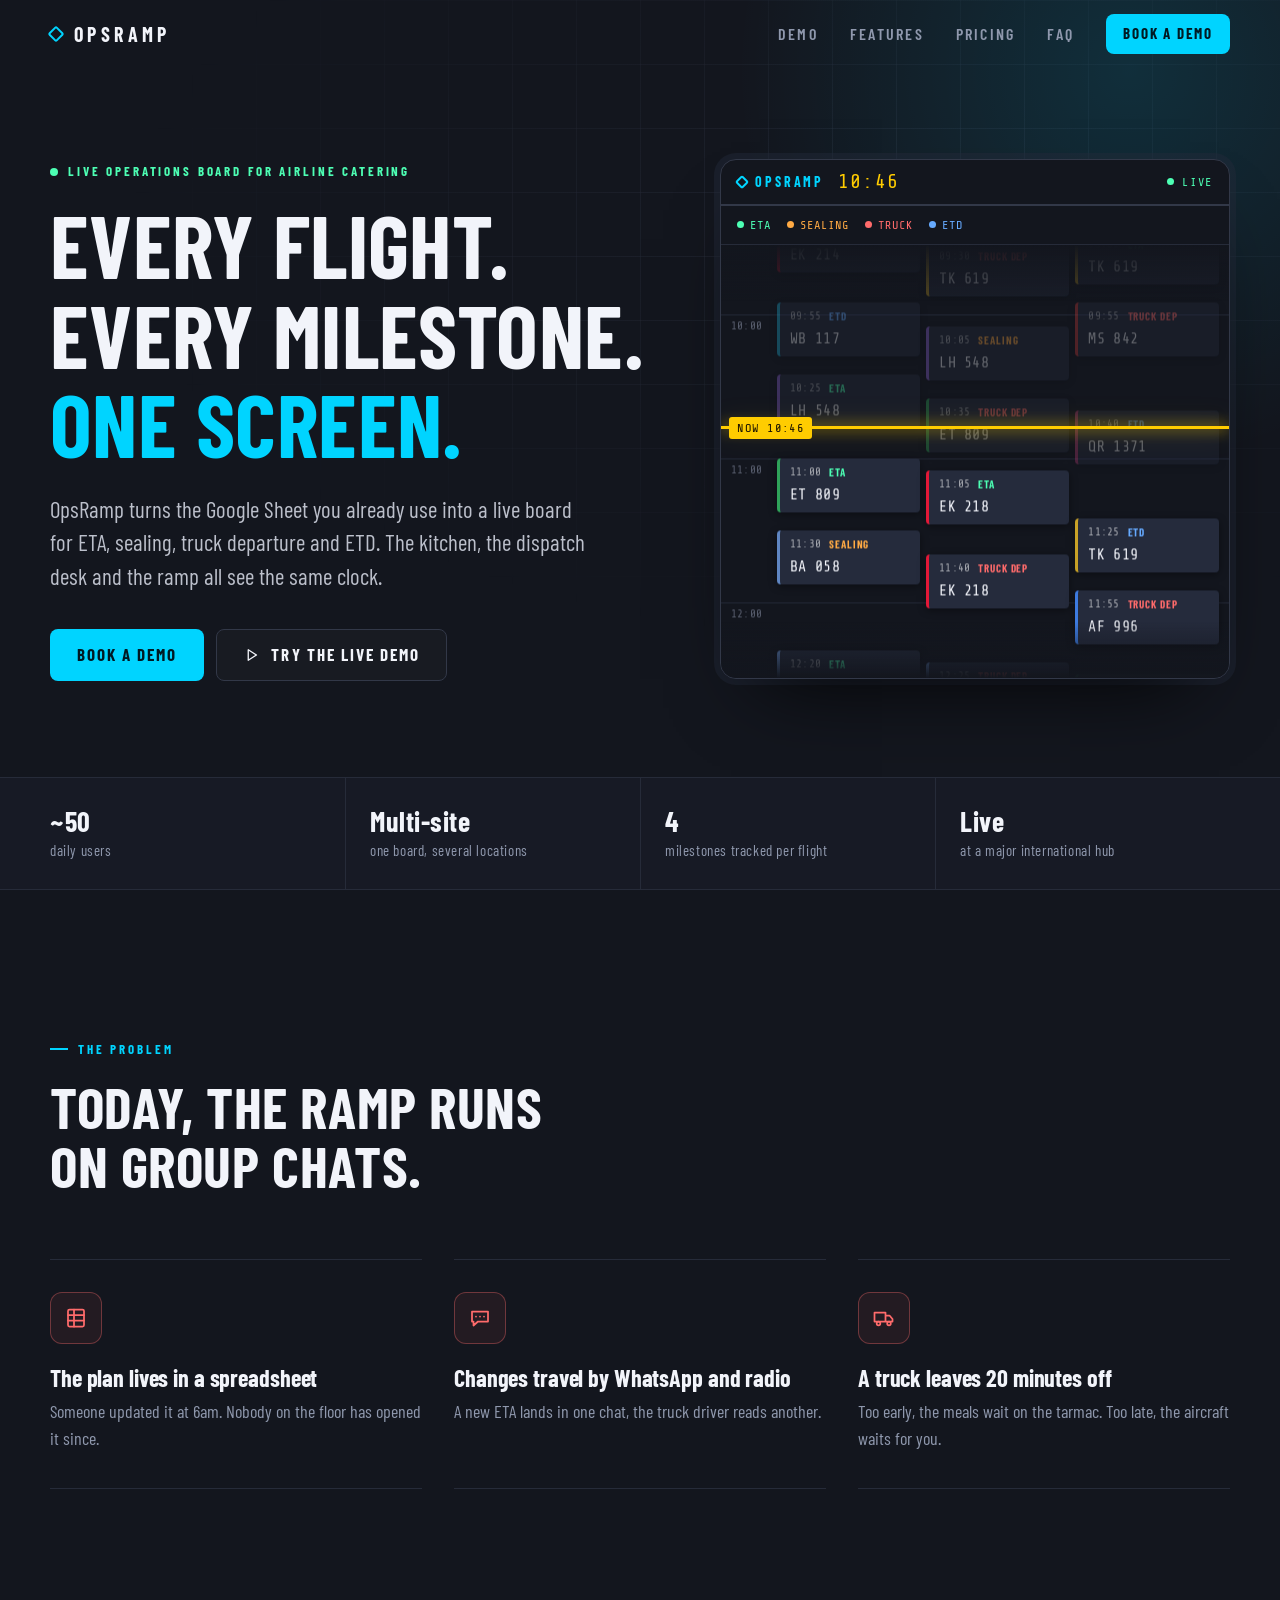
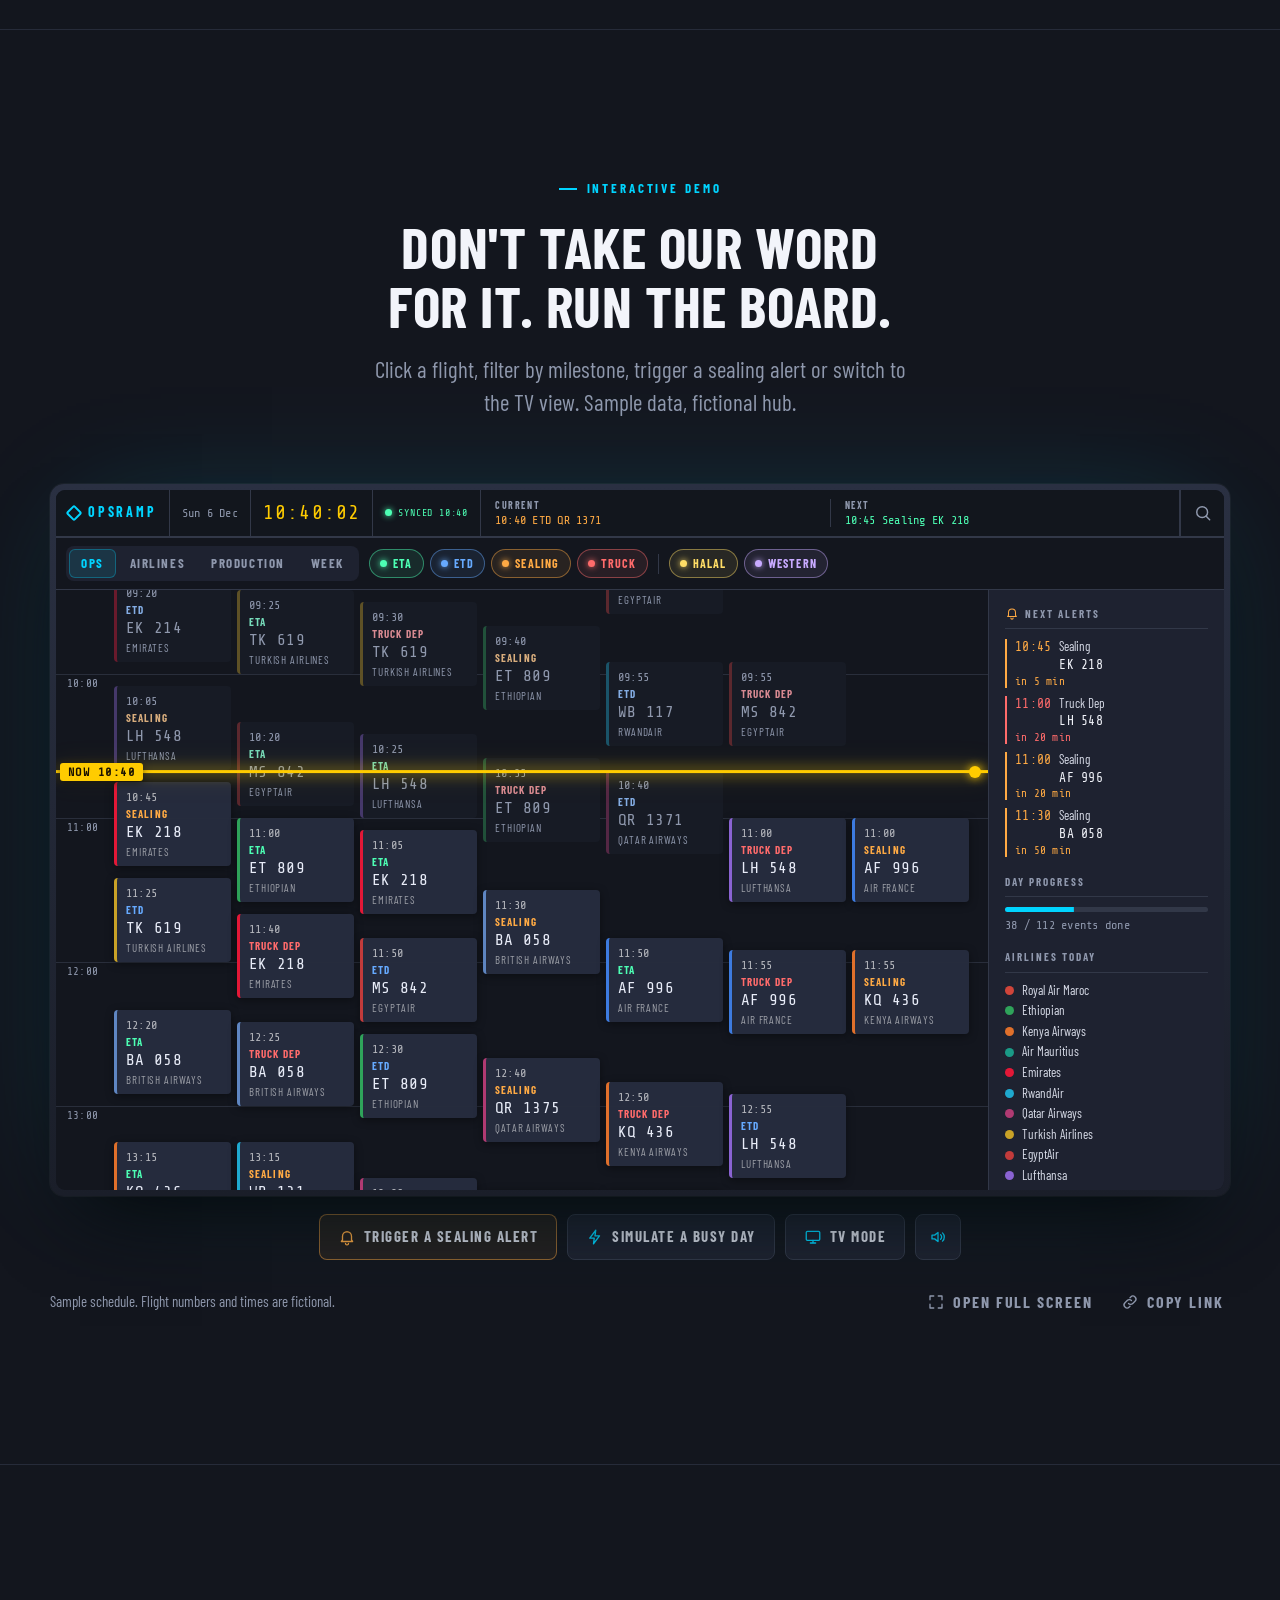
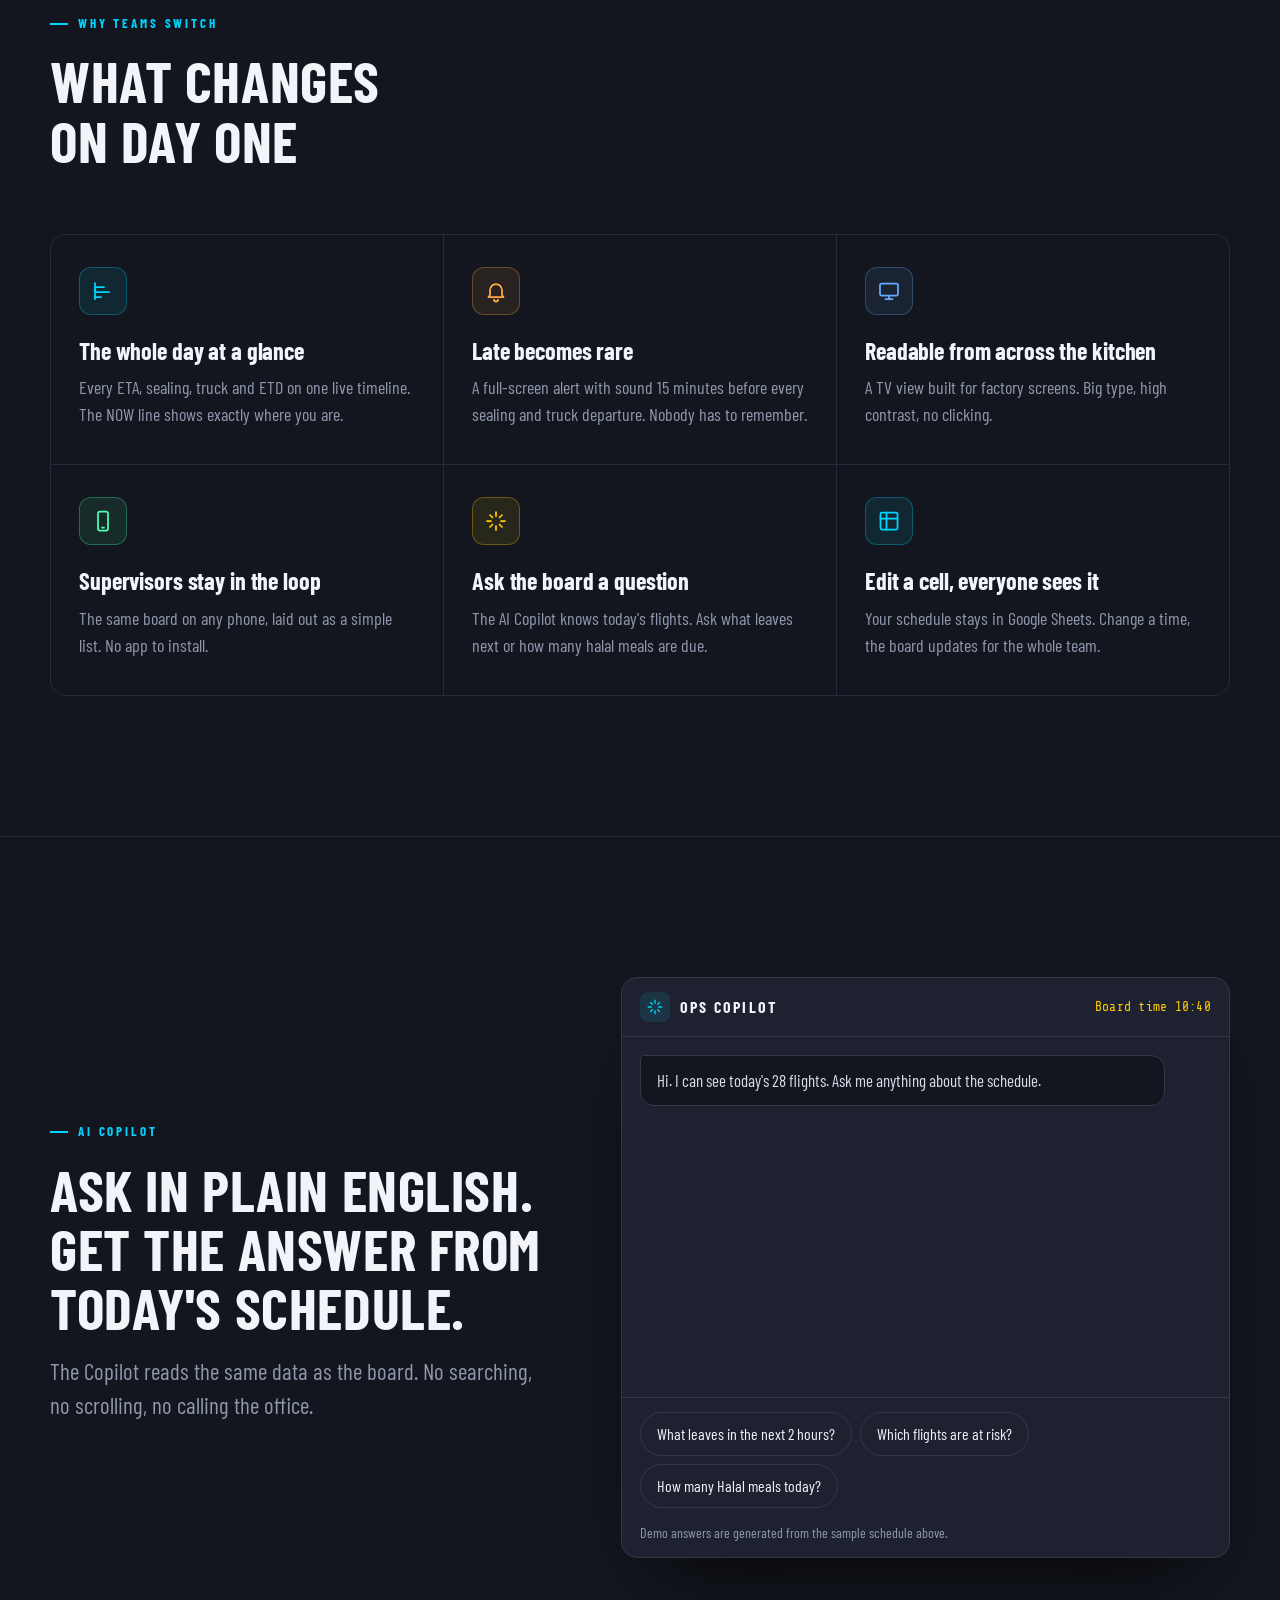
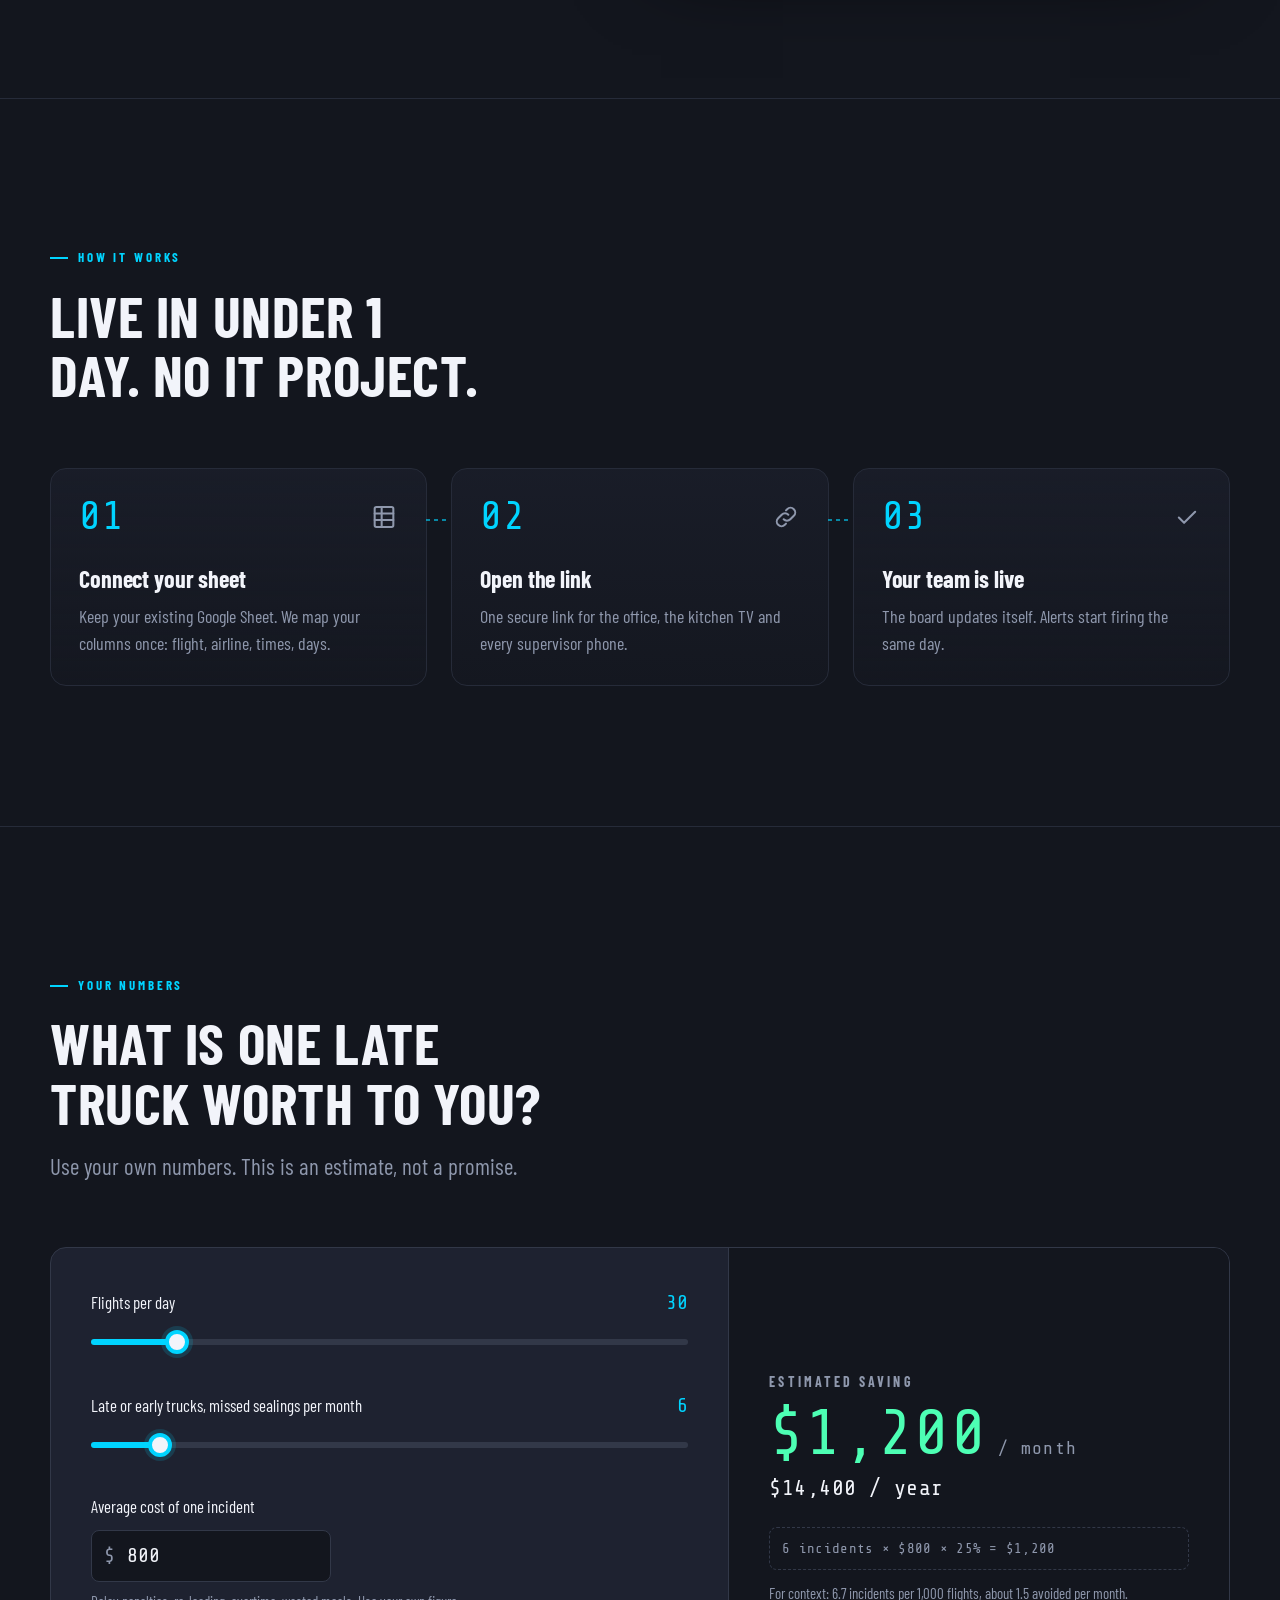
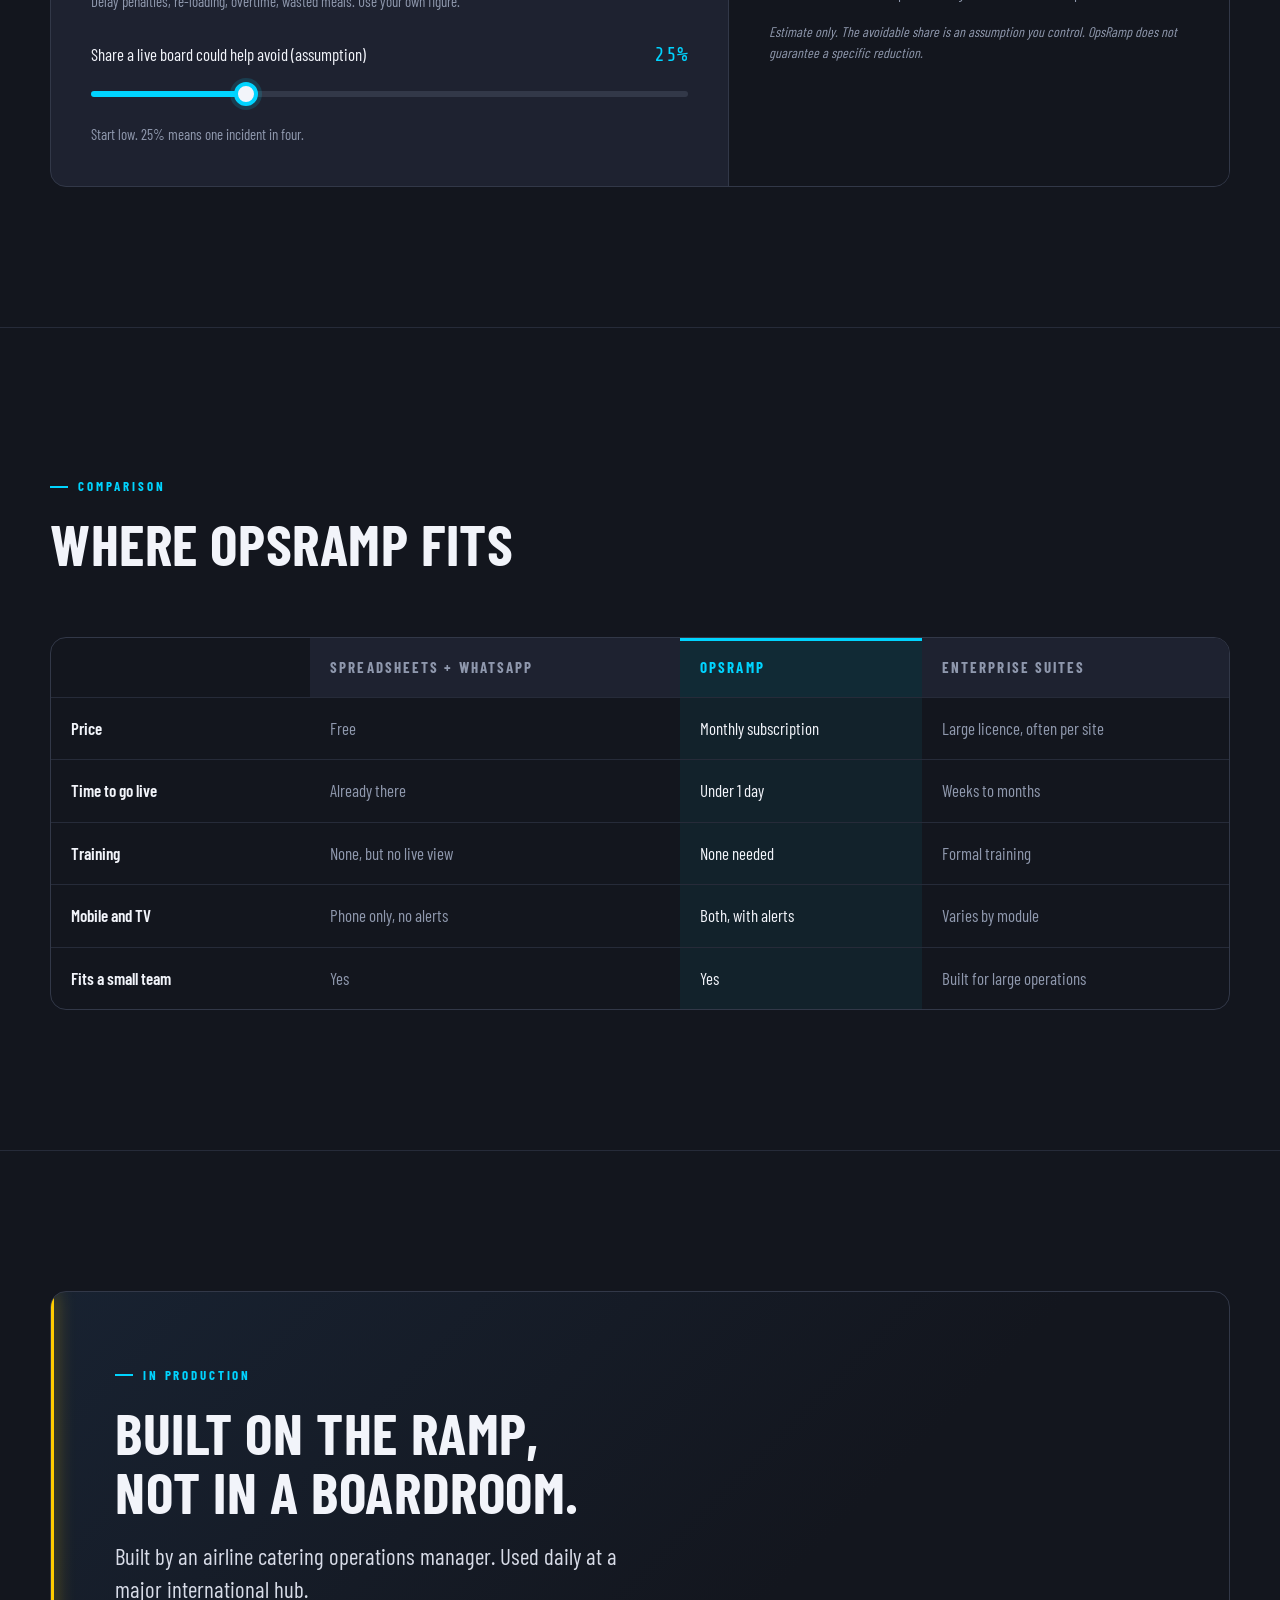
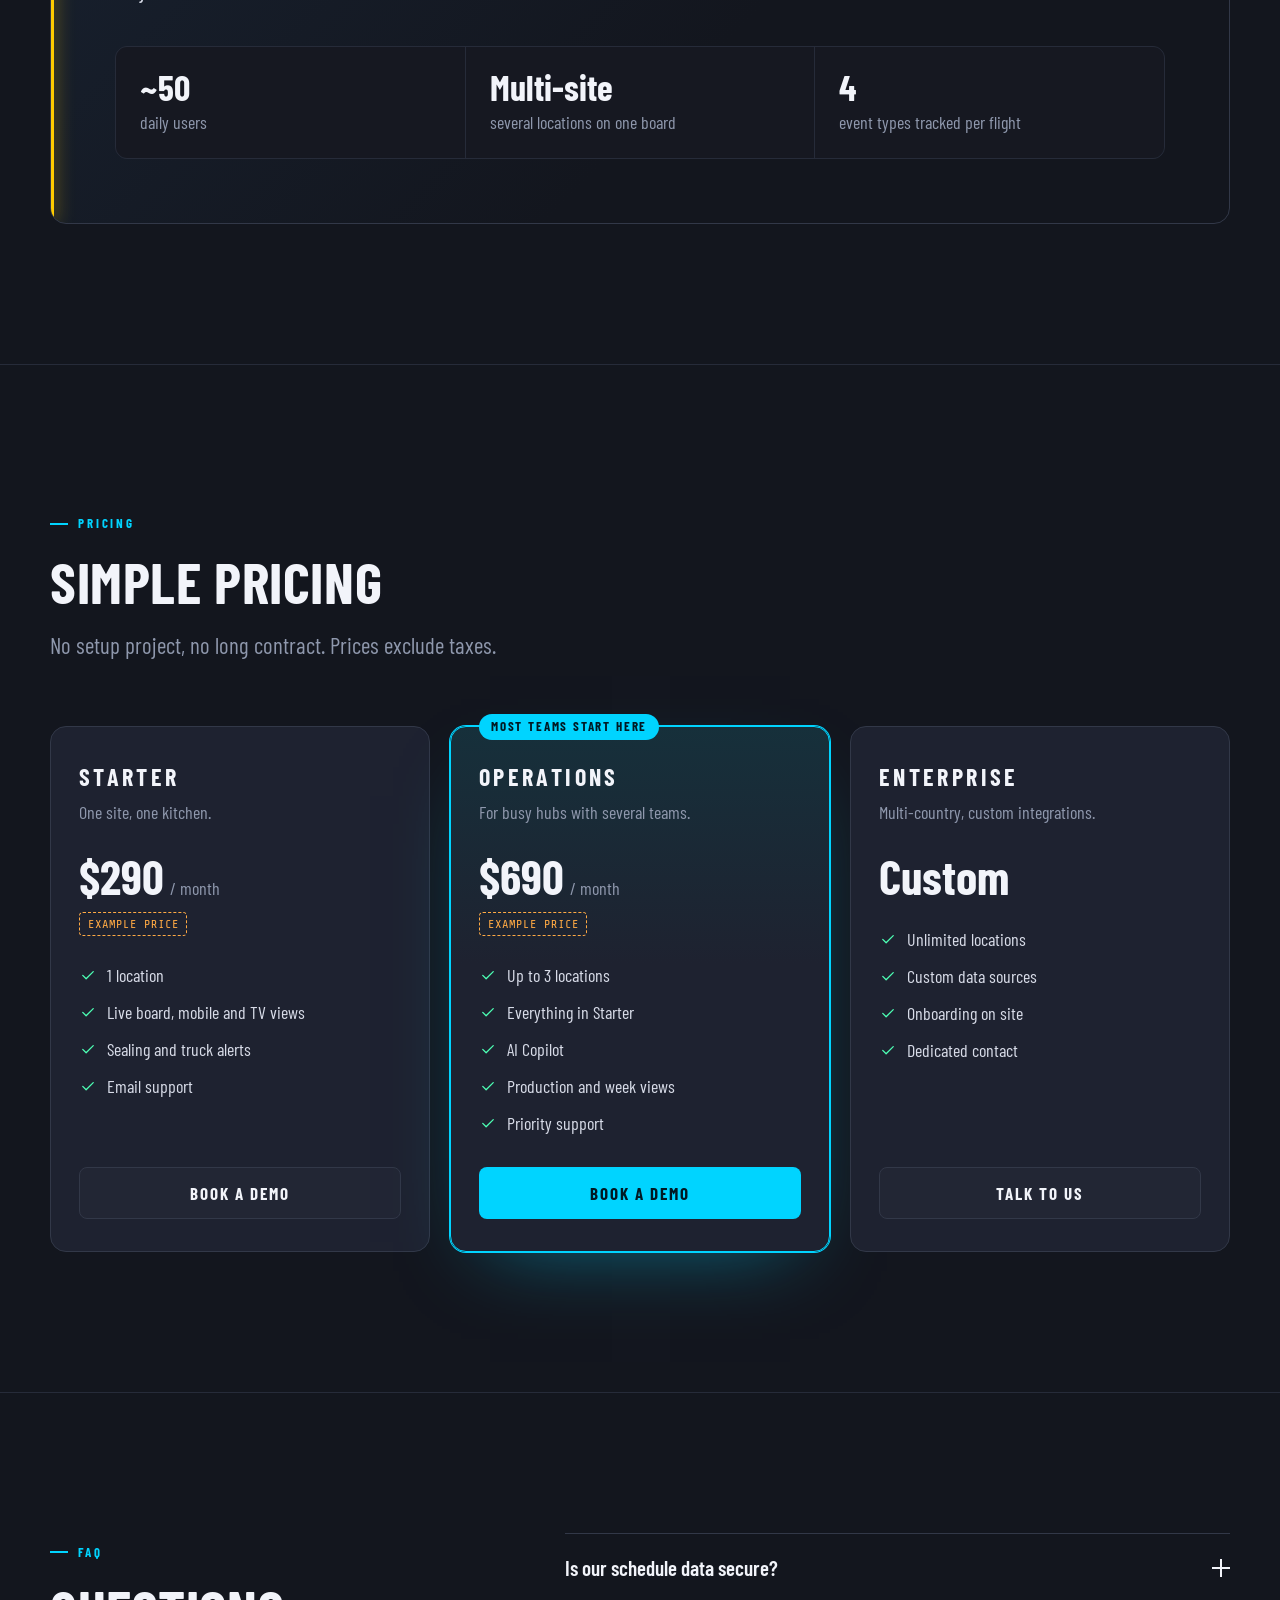
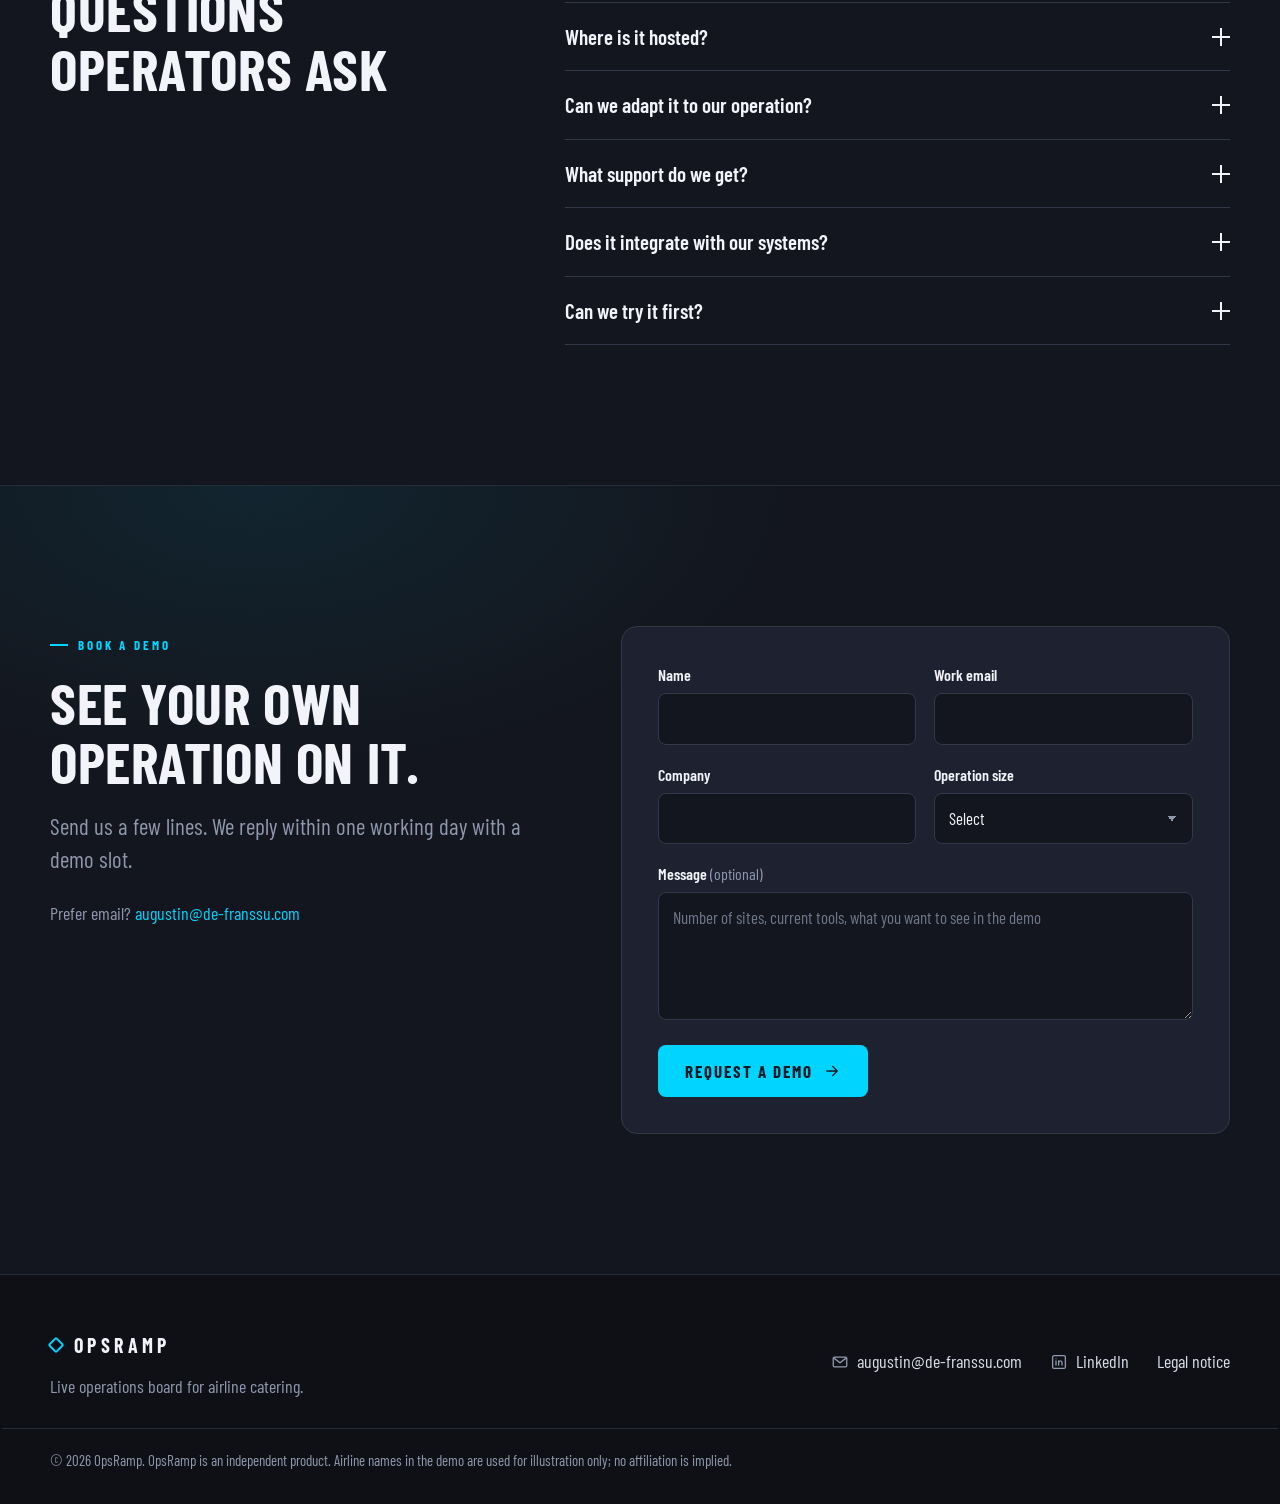
==== docs/index.html @ b7066930 "Fix demo scrolling and publish the site for GitHub Pages Demo: the board no longer snaps back to NOW" ====
<!doctype html>
<html lang="en" class="no-js">
<head>
<meta charset="utf-8">
<meta name="viewport" content="width=device-width, initial-scale=1">
<title>OpsRamp | Live operations board for airline catering</title>
<meta name="description" content="A real-time board for airline catering: ETA, sealing, truck departure and ETD on one screen. Fed by a Google Sheet. Live in under a day.">
<link rel="canonical" href="https://gus02322.github.io/Dashboard-Airlines-solution/">
<meta name="theme-color" content="#13161e">
<meta name="color-scheme" content="dark">
<link rel="icon" href="favicon.svg" type="image/svg+xml">
<link rel="preload" href="assets/fonts/barlow-condensed-700.woff2" as="font" type="font/woff2" crossorigin>
<link rel="preload" href="assets/fonts/barlow-condensed-400.woff2" as="font" type="font/woff2" crossorigin>
<link rel="preload" href="assets/fonts/share-tech-mono-400.woff2" as="font" type="font/woff2" crossorigin>
<link rel="stylesheet" href="assets/site.css">
<meta property="og:type" content="website">
<meta property="og:site_name" content="OpsRamp">
<meta property="og:title" content="OpsRamp | Live operations board for airline catering">
<meta property="og:description" content="A real-time board for airline catering: ETA, sealing, truck departure and ETD on one screen. Fed by a Google Sheet. Live in under a day.">
<meta property="og:url" content="https://gus02322.github.io/Dashboard-Airlines-solution/">
<meta property="og:image" content="https://gus02322.github.io/Dashboard-Airlines-solution/assets/og-image.png">
<meta property="og:image:width" content="1200">
<meta property="og:image:height" content="630">
<meta property="og:image:alt" content="OpsRamp live operations board with the NOW line and colour-coded flight milestones">
<meta name="twitter:card" content="summary_large_image">
<meta name="twitter:title" content="OpsRamp | Live operations board for airline catering">
<meta name="twitter:description" content="A real-time board for airline catering: ETA, sealing, truck departure and ETD on one screen. Fed by a Google Sheet. Live in under a day.">
<meta name="twitter:image" content="https://gus02322.github.io/Dashboard-Airlines-solution/assets/og-image.png">
<script type="application/ld+json">{"@context":"https://schema.org","@type":"SoftwareApplication","name":"OpsRamp","applicationCategory":"BusinessApplication","applicationSubCategory":"Airline catering operations","operatingSystem":"Web browser","description":"A real-time board for airline catering: ETA, sealing, truck departure and ETD on one screen. Fed by a Google Sheet. Live in under a day.","url":"https://gus02322.github.io/Dashboard-Airlines-solution/","image":"https://gus02322.github.io/Dashboard-Airlines-solution/assets/og-image.png","offers":{"@type":"Offer","url":"https://gus02322.github.io/Dashboard-Airlines-solution/#pricing","availability":"https://schema.org/InStock"}}</script>
<script id="site-config" type="application/json">{"email":"augustin@de-franssu.com","formProvider":"mailto","formspreeEndpoint":"https://formspree.io/f/YOUR_FORM_ID","cta":{"success":"Thank you. Your request is in. We will reply within one working day.","error":"Sending failed. Your email app will open with the message ready to send."},"roi":{"eyebrow":"Your numbers","title":"What is one late truck worth to you?","text":"Use your own numbers. This is an estimate, not a promise.","defaults":{"flightsPerDay":30,"incidentsPerMonth":6,"costPerIncident":800,"avoidablePct":25},"currency":"$","disclaimer":"Estimate only. The avoidable share is an assumption you control. OpsRamp does not guarantee a specific reduction."},"copilot":{"questions":["What leaves in the next 2 hours?","Which flights are at risk?","How many Halal meals today?"]}}</script>
<script type="module" src="assets/js/main.js"></script>
</head>
<body class="">
<a class="skip-link" href="#main">Skip to content</a>

<header class="nav">
  <div class="container nav-inner">
    <a class="nav-logo" href="#top" aria-label="OpsRamp home">
      <span class="logo-mark" aria-hidden="true"></span><span>OPSRAMP</span>
    </a>
    <nav class="nav-menu" id="nav-menu" aria-label="Main">
      <ul>
        <li><a href="#demo">Demo</a></li><li><a href="#features">Features</a></li><li><a href="#pricing">Pricing</a></li><li><a href="#faq">FAQ</a></li>
      </ul>
      <a class="btn btn--primary btn--sm nav-cta-mobile" href="#contact">Book a demo</a>
    </nav>
    <a class="btn btn--primary btn--sm nav-cta" href="#contact">Book a demo</a>
    <button class="nav-toggle" type="button" aria-expanded="false" aria-controls="nav-menu" aria-label="Open menu">
      <span></span><span></span>
    </button>
  </div>
</header>
<main id="main">
<section class="hero" id="top" aria-labelledby="hero-title">
  <div class="hero-grid-bg" aria-hidden="true"></div>
  <div class="container hero-inner">
    <div class="hero-copy">
      <p class="eyebrow eyebrow--live"><span class="live-dot" aria-hidden="true"></span>Live operations board for airline catering</p>
      <h1 class="h1 hero-title" id="hero-title"><span class="hero-line">Every flight.</span> <span class="hero-line">Every milestone.</span> <span class="hero-line is-accent">One screen.</span></h1>
      <p class="lead hero-sub">OpsRamp turns the Google Sheet you already use into a live board for ETA, sealing, truck departure and ETD. The kitchen, the dispatch desk and the ramp all see the same clock.</p>
      <div class="hero-ctas">
        <a class="btn btn--primary" href="#contact">Book a demo</a>
        <a class="btn btn--ghost" href="#demo"><svg class="ico" viewBox="0 0 24 24" width="24" height="24" fill="none" stroke="currentColor" stroke-width="1.75" stroke-linecap="round" stroke-linejoin="round" aria-hidden="true" focusable="false"><path d="M7 5v14l11-7z"/></svg>Try the live demo</a>
      </div>
    </div>
    <div class="hero-visual" aria-hidden="true">
      <div class="hv-card">
        <div class="hv-top">
          <span class="hv-logo"><span class="logo-mark"></span>OPSRAMP</span>
          <span class="hv-clock mono">10:40</span>
          <span class="hv-live mono"><span class="live-dot"></span>LIVE</span>
        </div>
        <div class="hv-legend mono">
          <span class="c-eta">ETA</span><span class="c-seal">Sealing</span><span class="c-truck">Truck</span><span class="c-etd">ETD</span>
        </div>
        <div class="hv-view">
          <div class="hv-track"></div>
          <div class="hv-now"><span class="hv-now-lbl mono">NOW 10:40</span></div>
        </div>
      </div>
    </div>
  </div>
</section>

<div class="proof-strip" role="list" aria-label="In production today">
  <div class="container proof-strip-inner">
    <div class="ps-item" role="listitem"><span class="ps-val">~50</span><span class="ps-lbl">daily users</span></div><div class="ps-item" role="listitem"><span class="ps-val">Multi-site</span><span class="ps-lbl">one board, several locations</span></div><div class="ps-item" role="listitem"><span class="ps-val">4</span><span class="ps-lbl">milestones tracked per flight</span></div><div class="ps-item" role="listitem"><span class="ps-val">Live</span><span class="ps-lbl">at a major international hub</span></div>
  </div>
</div>

<section class="section problem" id="problem" aria-labelledby="problem-title">
  <div class="container">
    <div class="section-head reveal">
      <p class="eyebrow">The problem</p>
      <h2 class="h2" id="problem-title">Today, the ramp runs on group chats.</h2>
      
    </div>
    <ol class="problem-list">
      <li class="problem-item reveal" style="--d:0ms">
        <span class="problem-ic"><svg class="ico" viewBox="0 0 24 24" width="24" height="24" fill="none" stroke="currentColor" stroke-width="1.75" stroke-linecap="round" stroke-linejoin="round" aria-hidden="true" focusable="false"><rect x="4" y="3.5" width="16" height="17" rx="1.5"/><path d="M4 9h16M4 14.5h16M10 3.5v17"/></svg></span>
        <div><h3 class="h3">The plan lives in a spreadsheet</h3><p>Someone updated it at 6am. Nobody on the floor has opened it since.</p></div>
      </li><li class="problem-item reveal" style="--d:90ms">
        <span class="problem-ic"><svg class="ico" viewBox="0 0 24 24" width="24" height="24" fill="none" stroke="currentColor" stroke-width="1.75" stroke-linecap="round" stroke-linejoin="round" aria-hidden="true" focusable="false"><path d="M4 5.5h16v10H10l-4.5 4v-4H4z"/><path d="M8 10.5h.01M12 10.5h.01M16 10.5h.01"/></svg></span>
        <div><h3 class="h3">Changes travel by WhatsApp and radio</h3><p>A new ETA lands in one chat, the truck driver reads another.</p></div>
      </li><li class="problem-item reveal" style="--d:180ms">
        <span class="problem-ic"><svg class="ico" viewBox="0 0 24 24" width="24" height="24" fill="none" stroke="currentColor" stroke-width="1.75" stroke-linecap="round" stroke-linejoin="round" aria-hidden="true" focusable="false"><path d="M2.5 6.5h11v9h-11zM13.5 9.5h4l3 3.5v2.5h-7z"/><circle cx="6.5" cy="17.5" r="1.8"/><circle cx="17" cy="17.5" r="1.8"/></svg></span>
        <div><h3 class="h3">A truck leaves 20 minutes off</h3><p>Too early, the meals wait on the tarmac. Too late, the aircraft waits for you.</p></div>
      </li>
    </ol>
  </div>
</section>

<section class="section demo" id="demo" aria-labelledby="demo-title">
  <div class="container">
    <div class="section-head section-head--center reveal">
      <p class="eyebrow">Interactive demo</p>
      <h2 class="h2" id="demo-title">Don&#39;t take our word for it. Run the board.</h2>
      <p class="lead">Click a flight, filter by milestone, trigger a sealing alert or switch to the TV view. Sample data, fictional hub.</p>
    </div>
    <div class="demo-stage">
      <div class="db-host" data-dashboard data-start="10:40">
        <noscript><p class="db-noscript">The interactive demo needs JavaScript.</p></noscript>
      </div>
    </div>
    <div class="demo-share">
      <p class="demo-note">Sample schedule. Flight numbers and times are fictional.</p>
      <div class="demo-share-links">
        <a class="link-btn" href="demo/"><svg class="ico" viewBox="0 0 24 24" width="24" height="24" fill="none" stroke="currentColor" stroke-width="1.75" stroke-linecap="round" stroke-linejoin="round" aria-hidden="true" focusable="false"><path d="M4 9V4h5M20 9V4h-5M4 15v5h5M20 15v5h-5"/></svg><span>Open full screen</span></a>
        <button type="button" class="link-btn" data-copy-link="demo/"><svg class="ico" viewBox="0 0 24 24" width="24" height="24" fill="none" stroke="currentColor" stroke-width="1.75" stroke-linecap="round" stroke-linejoin="round" aria-hidden="true" focusable="false"><path d="M10 14a4 4 0 0 0 5.7 0l3-3a4 4 0 0 0-5.7-5.7l-1 1"/><path d="M14 10a4 4 0 0 0-5.7 0l-3 3a4 4 0 0 0 5.7 5.7l1-1"/></svg><span>Copy link</span></button>
      </div>
    </div>
  </div>
</section>

<section class="section features" id="features" aria-labelledby="features-title">
  <div class="container">
    <div class="section-head reveal">
      <p class="eyebrow">Why teams switch</p>
      <h2 class="h2" id="features-title">What changes on day one</h2>
      
    </div>
    <ul class="feature-grid">
      <li class="feature reveal" style="--d:0ms;--tint:var(--accent)">
        <span class="feature-ic"><svg class="ico" viewBox="0 0 24 24" width="24" height="24" fill="none" stroke="currentColor" stroke-width="1.75" stroke-linecap="round" stroke-linejoin="round" aria-hidden="true" focusable="false"><path d="M4 4v16M4 8h9M4 13h14M4 18h6"/><circle cx="4" cy="11" r="0.5"/></svg></span>
        <h3 class="h3">The whole day at a glance</h3>
        <p>Every ETA, sealing, truck and ETD on one live timeline. The NOW line shows exactly where you are.</p>
      </li><li class="feature reveal" style="--d:80ms;--tint:var(--seal)">
        <span class="feature-ic"><svg class="ico" viewBox="0 0 24 24" width="24" height="24" fill="none" stroke="currentColor" stroke-width="1.75" stroke-linecap="round" stroke-linejoin="round" aria-hidden="true" focusable="false"><path d="M6 16V11a6 6 0 1 1 12 0v5l1.5 2h-15z"/><path d="M10 20.5a2 2 0 0 0 4 0"/></svg></span>
        <h3 class="h3">Late becomes rare</h3>
        <p>A full-screen alert with sound 15 minutes before every sealing and truck departure. Nobody has to remember.</p>
      </li><li class="feature reveal" style="--d:160ms;--tint:var(--etd)">
        <span class="feature-ic"><svg class="ico" viewBox="0 0 24 24" width="24" height="24" fill="none" stroke="currentColor" stroke-width="1.75" stroke-linecap="round" stroke-linejoin="round" aria-hidden="true" focusable="false"><rect x="3" y="4.5" width="18" height="12" rx="1.5"/><path d="M8.5 20h7M12 16.5V20"/></svg></span>
        <h3 class="h3">Readable from across the kitchen</h3>
        <p>A TV view built for factory screens. Big type, high contrast, no clicking.</p>
      </li><li class="feature reveal" style="--d:0ms;--tint:var(--eta)">
        <span class="feature-ic"><svg class="ico" viewBox="0 0 24 24" width="24" height="24" fill="none" stroke="currentColor" stroke-width="1.75" stroke-linecap="round" stroke-linejoin="round" aria-hidden="true" focusable="false"><rect x="7" y="2.5" width="10" height="19" rx="2"/><path d="M11 18.5h2"/></svg></span>
        <h3 class="h3">Supervisors stay in the loop</h3>
        <p>The same board on any phone, laid out as a simple list. No app to install.</p>
      </li><li class="feature reveal" style="--d:80ms;--tint:var(--now)">
        <span class="feature-ic"><svg class="ico" viewBox="0 0 24 24" width="24" height="24" fill="none" stroke="currentColor" stroke-width="1.75" stroke-linecap="round" stroke-linejoin="round" aria-hidden="true" focusable="false"><path d="M12 3v4M12 17v4M3 12h4M17 12h4M6 6l2.5 2.5M15.5 15.5 18 18M18 6l-2.5 2.5M8.5 15.5 6 18"/></svg></span>
        <h3 class="h3">Ask the board a question</h3>
        <p>The AI Copilot knows today&#39;s flights. Ask what leaves next or how many halal meals are due.</p>
      </li><li class="feature reveal" style="--d:160ms;--tint:var(--accent)">
        <span class="feature-ic"><svg class="ico" viewBox="0 0 24 24" width="24" height="24" fill="none" stroke="currentColor" stroke-width="1.75" stroke-linecap="round" stroke-linejoin="round" aria-hidden="true" focusable="false"><rect x="3.5" y="3.5" width="17" height="17" rx="1.5"/><path d="M3.5 9.5h17M9.5 3.5v17"/></svg></span>
        <h3 class="h3">Edit a cell, everyone sees it</h3>
        <p>Your schedule stays in Google Sheets. Change a time, the board updates for the whole team.</p>
      </li>
    </ul>
  </div>
</section>

<section class="section copilot" id="copilot" aria-labelledby="copilot-title">
  <div class="container copilot-grid">
    <div class="copilot-copy reveal">
      <p class="eyebrow">AI Copilot</p>
      <h2 class="h2" id="copilot-title">Ask in plain English. Get the answer from today&#39;s schedule.</h2>
      <p class="lead">The Copilot reads the same data as the board. No searching, no scrolling, no calling the office.</p>
    </div>
    <div class="chat reveal" data-copilot>
      <div class="chat-top">
        <span class="chat-ic"><svg class="ico" viewBox="0 0 24 24" width="24" height="24" fill="none" stroke="currentColor" stroke-width="1.75" stroke-linecap="round" stroke-linejoin="round" aria-hidden="true" focusable="false"><path d="M12 3v4M12 17v4M3 12h4M17 12h4M6 6l2.5 2.5M15.5 15.5 18 18M18 6l-2.5 2.5M8.5 15.5 6 18"/></svg></span>
        <span class="chat-name">Ops Copilot</span>
        <span class="chat-time mono">Board time 10:40</span>
      </div>
      <div class="chat-log" role="log" aria-live="polite" aria-label="Copilot conversation">
        <div class="msg msg--bot"><p>Hi. I can see today's <span data-count></span> flights. Ask me anything about the schedule.</p></div>
      </div>
      <div class="chat-suggest" role="group" aria-label="Suggested questions">
        <button type="button" class="chip-q" data-q="0">What leaves in the next 2 hours?</button><button type="button" class="chip-q" data-q="1">Which flights are at risk?</button><button type="button" class="chip-q" data-q="2">How many Halal meals today?</button>
      </div>
      <p class="chat-note">Demo answers are generated from the sample schedule above.</p>
    </div>
  </div>
</section>

<section class="section how" id="how" aria-labelledby="how-title">
  <div class="container">
    <div class="section-head reveal">
      <p class="eyebrow">How it works</p>
      <h2 class="h2" id="how-title">Live in under 1 day. No IT project.</h2>
      
    </div>
    <ol class="steps">
      <li class="step reveal" style="--d:0ms">
        <div class="step-top"><span class="step-num mono">01</span><span class="step-ic"><svg class="ico" viewBox="0 0 24 24" width="24" height="24" fill="none" stroke="currentColor" stroke-width="1.75" stroke-linecap="round" stroke-linejoin="round" aria-hidden="true" focusable="false"><rect x="4" y="3.5" width="16" height="17" rx="1.5"/><path d="M4 9h16M4 14.5h16M10 3.5v17"/></svg></span></div>
        <h3 class="h3">Connect your sheet</h3>
        <p>Keep your existing Google Sheet. We map your columns once: flight, airline, times, days.</p>
      </li><li class="step reveal" style="--d:110ms">
        <div class="step-top"><span class="step-num mono">02</span><span class="step-ic"><svg class="ico" viewBox="0 0 24 24" width="24" height="24" fill="none" stroke="currentColor" stroke-width="1.75" stroke-linecap="round" stroke-linejoin="round" aria-hidden="true" focusable="false"><path d="M10 14a4 4 0 0 0 5.7 0l3-3a4 4 0 0 0-5.7-5.7l-1 1"/><path d="M14 10a4 4 0 0 0-5.7 0l-3 3a4 4 0 0 0 5.7 5.7l1-1"/></svg></span></div>
        <h3 class="h3">Open the link</h3>
        <p>One secure link for the office, the kitchen TV and every supervisor phone.</p>
      </li><li class="step reveal" style="--d:220ms">
        <div class="step-top"><span class="step-num mono">03</span><span class="step-ic"><svg class="ico" viewBox="0 0 24 24" width="24" height="24" fill="none" stroke="currentColor" stroke-width="1.75" stroke-linecap="round" stroke-linejoin="round" aria-hidden="true" focusable="false"><path d="m5 12.5 4.5 4.5L19 7.5"/></svg></span></div>
        <h3 class="h3">Your team is live</h3>
        <p>The board updates itself. Alerts start firing the same day.</p>
      </li>
    </ol>
  </div>
</section>

<section class="section roi" id="roi" aria-labelledby="roi-title">
  <div class="container">
    <div class="section-head reveal">
      <p class="eyebrow">Your numbers</p>
      <h2 class="h2" id="roi-title">What is one late truck worth to you?</h2>
      <p class="lead">Use your own numbers. This is an estimate, not a promise.</p>
    </div>
    <div class="roi-card reveal" data-roi-root>
      <form class="roi-inputs" onsubmit="return false" aria-label="Your assumptions">
        
    <div class="roi-field">
      <div class="roi-label-row"><label for="roi-flights">Flights per day</label><output class="mono" for="roi-flights" data-out="flights">30</output></div>
      <input type="range" id="roi-flights" name="flights" min="5" max="200" step="1" value="30" data-roi="flights">
      
    </div>
        
    <div class="roi-field">
      <div class="roi-label-row"><label for="roi-incidents">Late or early trucks, missed sealings per month</label><output class="mono" for="roi-incidents" data-out="incidents">6</output></div>
      <input type="range" id="roi-incidents" name="incidents" min="0" max="60" step="1" value="6" data-roi="incidents">
      
    </div>
        <div class="roi-field">
          <div class="roi-label-row"><label for="roi-cost">Average cost of one incident</label></div>
          <div class="roi-money"><span class="mono">$</span><input type="number" id="roi-cost" name="cost" min="0" max="100000" step="50" value="800" inputmode="numeric" data-roi="cost"></div>
          <p class="roi-hint">Delay penalties, re-loading, overtime, wasted meals. Use your own figure.</p>
        </div>
        
    <div class="roi-field">
      <div class="roi-label-row"><label for="roi-pct">Share a live board could help avoid (assumption)</label><output class="mono" for="roi-pct" data-out="pct">25%</output></div>
      <input type="range" id="roi-pct" name="pct" min="0" max="100" step="5" value="25" data-roi="pct">
      <p class="roi-hint">Start low. 25% means one incident in four.</p>
    </div>
      </form>
      <div class="roi-result" aria-live="polite">
        <p class="roi-res-lbl">Estimated saving</p>
        <p class="roi-big mono"><span data-res="month"></span><span class="roi-per"> / month</span></p>
        <p class="roi-year mono"><span data-res="year"></span> / year</p>
        <p class="roi-formula mono" data-res="formula"></p>
        <p class="roi-rate" data-res="rate"></p>
        <p class="roi-disclaimer">Estimate only. The avoidable share is an assumption you control. OpsRamp does not guarantee a specific reduction.</p>
      </div>
    </div>
  </div>
</section>

<section class="section compare" id="compare" aria-labelledby="compare-title">
  <div class="container">
    <div class="section-head reveal">
      <p class="eyebrow">Comparison</p>
      <h2 class="h2" id="compare-title">Where OpsRamp fits</h2>
      
    </div>
    <div class="table-wrap reveal">
      <table class="cmp">
        <caption class="sr-only">Where OpsRamp fits</caption>
        <thead><tr><td></td><th scope="col">Spreadsheets + WhatsApp</th><th scope="col" class="is-hi">OpsRamp</th><th scope="col">Enterprise suites</th></tr></thead>
        <tbody>
          <tr><th scope="row">Price</th><td data-label="Spreadsheets + WhatsApp">Free</td><td data-label="OpsRamp" class="is-hi">Monthly subscription</td><td data-label="Enterprise suites">Large licence, often per site</td></tr><tr><th scope="row">Time to go live</th><td data-label="Spreadsheets + WhatsApp">Already there</td><td data-label="OpsRamp" class="is-hi">Under 1 day</td><td data-label="Enterprise suites">Weeks to months</td></tr><tr><th scope="row">Training</th><td data-label="Spreadsheets + WhatsApp">None, but no live view</td><td data-label="OpsRamp" class="is-hi">None needed</td><td data-label="Enterprise suites">Formal training</td></tr><tr><th scope="row">Mobile and TV</th><td data-label="Spreadsheets + WhatsApp">Phone only, no alerts</td><td data-label="OpsRamp" class="is-hi">Both, with alerts</td><td data-label="Enterprise suites">Varies by module</td></tr><tr><th scope="row">Fits a small team</th><td data-label="Spreadsheets + WhatsApp">Yes</td><td data-label="OpsRamp" class="is-hi">Yes</td><td data-label="Enterprise suites">Built for large operations</td></tr>
        </tbody>
      </table>
    </div>
  </div>
</section>

<section class="section proof" id="proof" aria-labelledby="proof-title">
  <div class="container">
    <div class="proof-card reveal">
      <p class="eyebrow">In production</p>
      <h2 class="h2" id="proof-title">Built on the ramp, not in a boardroom.</h2>
      <p class="lead">Built by an airline catering operations manager. Used daily at a major international hub.</p>
      <dl class="proof-stats">
        <div><dt class="sr-only">daily users</dt><dd><span class="proof-val">~50</span><span class="proof-lbl" aria-hidden="true">daily users</span></dd></div><div><dt class="sr-only">several locations on one board</dt><dd><span class="proof-val">Multi-site</span><span class="proof-lbl" aria-hidden="true">several locations on one board</span></dd></div><div><dt class="sr-only">event types tracked per flight</dt><dd><span class="proof-val">4</span><span class="proof-lbl" aria-hidden="true">event types tracked per flight</span></dd></div>
      </dl>
    </div>
    
  </div>
</section>

<section class="section pricing" id="pricing" aria-labelledby="pricing-title">
  <div class="container">
    <div class="section-head reveal">
      <p class="eyebrow">Pricing</p>
      <h2 class="h2" id="pricing-title">Simple pricing</h2>
      <p class="lead">No setup project, no long contract. Prices exclude taxes.</p>
    </div>
    <ul class="plans">
      <li class="plan reveal" style="--d:0ms">
        
        <h3 class="plan-name">Starter</h3>
        <p class="plan-tag">One site, one kitchen.</p>
        <p class="plan-price"><span class="plan-amount">$290</span><span class="plan-period">/ month</span></p>
        <p class="plan-example mono">Example price</p>
        <ul class="plan-feats"><li><svg class="ico" viewBox="0 0 24 24" width="24" height="24" fill="none" stroke="currentColor" stroke-width="1.75" stroke-linecap="round" stroke-linejoin="round" aria-hidden="true" focusable="false"><path d="m5 12.5 4.5 4.5L19 7.5"/></svg><span>1 location</span></li><li><svg class="ico" viewBox="0 0 24 24" width="24" height="24" fill="none" stroke="currentColor" stroke-width="1.75" stroke-linecap="round" stroke-linejoin="round" aria-hidden="true" focusable="false"><path d="m5 12.5 4.5 4.5L19 7.5"/></svg><span>Live board, mobile and TV views</span></li><li><svg class="ico" viewBox="0 0 24 24" width="24" height="24" fill="none" stroke="currentColor" stroke-width="1.75" stroke-linecap="round" stroke-linejoin="round" aria-hidden="true" focusable="false"><path d="m5 12.5 4.5 4.5L19 7.5"/></svg><span>Sealing and truck alerts</span></li><li><svg class="ico" viewBox="0 0 24 24" width="24" height="24" fill="none" stroke="currentColor" stroke-width="1.75" stroke-linecap="round" stroke-linejoin="round" aria-hidden="true" focusable="false"><path d="m5 12.5 4.5 4.5L19 7.5"/></svg><span>Email support</span></li></ul>
        <a class="btn btn--ghost" href="#contact" data-plan="Starter">Book a demo</a>
      </li><li class="plan is-hi reveal" style="--d:90ms">
        <p class="plan-flag">Most teams start here</p>
        <h3 class="plan-name">Operations</h3>
        <p class="plan-tag">For busy hubs with several teams.</p>
        <p class="plan-price"><span class="plan-amount">$690</span><span class="plan-period">/ month</span></p>
        <p class="plan-example mono">Example price</p>
        <ul class="plan-feats"><li><svg class="ico" viewBox="0 0 24 24" width="24" height="24" fill="none" stroke="currentColor" stroke-width="1.75" stroke-linecap="round" stroke-linejoin="round" aria-hidden="true" focusable="false"><path d="m5 12.5 4.5 4.5L19 7.5"/></svg><span>Up to 3 locations</span></li><li><svg class="ico" viewBox="0 0 24 24" width="24" height="24" fill="none" stroke="currentColor" stroke-width="1.75" stroke-linecap="round" stroke-linejoin="round" aria-hidden="true" focusable="false"><path d="m5 12.5 4.5 4.5L19 7.5"/></svg><span>Everything in Starter</span></li><li><svg class="ico" viewBox="0 0 24 24" width="24" height="24" fill="none" stroke="currentColor" stroke-width="1.75" stroke-linecap="round" stroke-linejoin="round" aria-hidden="true" focusable="false"><path d="m5 12.5 4.5 4.5L19 7.5"/></svg><span>AI Copilot</span></li><li><svg class="ico" viewBox="0 0 24 24" width="24" height="24" fill="none" stroke="currentColor" stroke-width="1.75" stroke-linecap="round" stroke-linejoin="round" aria-hidden="true" focusable="false"><path d="m5 12.5 4.5 4.5L19 7.5"/></svg><span>Production and week views</span></li><li><svg class="ico" viewBox="0 0 24 24" width="24" height="24" fill="none" stroke="currentColor" stroke-width="1.75" stroke-linecap="round" stroke-linejoin="round" aria-hidden="true" focusable="false"><path d="m5 12.5 4.5 4.5L19 7.5"/></svg><span>Priority support</span></li></ul>
        <a class="btn btn--primary" href="#contact" data-plan="Operations">Book a demo</a>
      </li><li class="plan reveal" style="--d:180ms">
        
        <h3 class="plan-name">Enterprise</h3>
        <p class="plan-tag">Multi-country, custom integrations.</p>
        <p class="plan-price"><span class="plan-amount">Custom</span></p>
        
        <ul class="plan-feats"><li><svg class="ico" viewBox="0 0 24 24" width="24" height="24" fill="none" stroke="currentColor" stroke-width="1.75" stroke-linecap="round" stroke-linejoin="round" aria-hidden="true" focusable="false"><path d="m5 12.5 4.5 4.5L19 7.5"/></svg><span>Unlimited locations</span></li><li><svg class="ico" viewBox="0 0 24 24" width="24" height="24" fill="none" stroke="currentColor" stroke-width="1.75" stroke-linecap="round" stroke-linejoin="round" aria-hidden="true" focusable="false"><path d="m5 12.5 4.5 4.5L19 7.5"/></svg><span>Custom data sources</span></li><li><svg class="ico" viewBox="0 0 24 24" width="24" height="24" fill="none" stroke="currentColor" stroke-width="1.75" stroke-linecap="round" stroke-linejoin="round" aria-hidden="true" focusable="false"><path d="m5 12.5 4.5 4.5L19 7.5"/></svg><span>Onboarding on site</span></li><li><svg class="ico" viewBox="0 0 24 24" width="24" height="24" fill="none" stroke="currentColor" stroke-width="1.75" stroke-linecap="round" stroke-linejoin="round" aria-hidden="true" focusable="false"><path d="m5 12.5 4.5 4.5L19 7.5"/></svg><span>Dedicated contact</span></li></ul>
        <a class="btn btn--ghost" href="#contact" data-plan="Enterprise">Talk to us</a>
      </li>
    </ul>
  </div>
</section>

<section class="section faq" id="faq" aria-labelledby="faq-title">
  <div class="container faq-grid">
    <div class="section-head reveal">
      <p class="eyebrow">FAQ</p>
      <h2 class="h2" id="faq-title">Questions operators ask</h2>
      
    </div>
    <div class="faq-list reveal">
      <details class="faq-item">
        <summary><span>Is our schedule data secure?</span><span class="faq-plus" aria-hidden="true"></span></summary>
        <div class="faq-a"><p>Your data stays in your own Google Sheet, under your Google account permissions. OpsRamp only reads the published schedule. No passenger data is needed.</p></div>
      </details><details class="faq-item">
        <summary><span>Where is it hosted?</span><span class="faq-plus" aria-hidden="true"></span></summary>
        <div class="faq-a"><p>OpsRamp is a web app served over HTTPS from a global CDN. Nothing to install on your servers. Private hosting can be discussed on the Enterprise plan.</p></div>
      </details><details class="faq-item">
        <summary><span>Can we adapt it to our operation?</span><span class="faq-plus" aria-hidden="true"></span></summary>
        <div class="faq-a"><p>Yes. Airlines, colours, alert timing, meal types and views are configured for your site during setup.</p></div>
      </details><details class="faq-item">
        <summary><span>What support do we get?</span><span class="faq-plus" aria-hidden="true"></span></summary>
        <div class="faq-a"><p>Email support on every plan, with priority response on Operations. Setup is done with you, not handed over as a manual.</p></div>
      </details><details class="faq-item">
        <summary><span>Does it integrate with our systems?</span><span class="faq-plus" aria-hidden="true"></span></summary>
        <div class="faq-a"><p>It starts from a Google Sheet, which any system can export to. Direct connections to other data sources are available on Enterprise.</p></div>
      </details><details class="faq-item">
        <summary><span>Can we try it first?</span><span class="faq-plus" aria-hidden="true"></span></summary>
        <div class="faq-a"><p>Yes. Book a demo and we can set up a trial on your own schedule so your team sees real flights.</p></div>
      </details>
    </div>
  </div>
</section>

<section class="section contact" id="contact" aria-labelledby="contact-title">
  <div class="container contact-grid">
    <div class="contact-copy reveal">
      <p class="eyebrow">Book a demo</p>
      <h2 class="h2" id="contact-title">See your own operation on it.</h2>
      <p class="lead">Send us a few lines. We reply within one working day with a demo slot.</p>
      <p class="contact-direct">Prefer email? <a href="mailto:augustin@de-franssu.com">augustin@de-franssu.com</a></p>
    </div>
    <div class="form-card reveal">
      <form class="demo-form" name="demo-request" method="POST" action="https://formspree.io/f/YOUR_FORM_ID" novalidate data-form
        >
        
        <p class="hp" aria-hidden="true"><label>Leave empty <input name="company_website" tabindex="-1" autocomplete="off"></label></p>
        <div class="field">
          <label for="f-name">Name</label>
          <input id="f-name" name="name" type="text" autocomplete="name" required maxlength="120">
          <p class="field-err" id="f-name-err"></p>
        </div>
        <div class="field">
          <label for="f-email">Work email</label>
          <input id="f-email" name="email" type="email" autocomplete="email" required maxlength="160" inputmode="email">
          <p class="field-err" id="f-email-err"></p>
        </div>
        <div class="field">
          <label for="f-company">Company</label>
          <input id="f-company" name="company" type="text" autocomplete="organization" required maxlength="160">
          <p class="field-err" id="f-company-err"></p>
        </div>
        <div class="field">
          <label for="f-size">Operation size</label>
          <select id="f-size" name="size" required>
            <option value="">Select</option>
            <option>Under 20 flights / day</option><option>20 to 50 flights / day</option><option>50 to 100 flights / day</option><option>More than 100 flights / day</option>
          </select>
          <p class="field-err" id="f-size-err"></p>
        </div>
        <div class="field field--full">
          <label for="f-msg">Message <span class="opt">(optional)</span></label>
          <textarea id="f-msg" name="message" rows="4" maxlength="2000" placeholder="Number of sites, current tools, what you want to see in the demo"></textarea>
        </div>
        <input type="hidden" name="plan" value="">
        <button class="btn btn--primary form-submit" type="submit">Request a demo<svg class="ico" viewBox="0 0 24 24" width="24" height="24" fill="none" stroke="currentColor" stroke-width="1.75" stroke-linecap="round" stroke-linejoin="round" aria-hidden="true" focusable="false"><path d="M5 12h14M13 6l6 6-6 6"/></svg></button>
        <p class="form-msg" role="status" aria-live="polite"></p>
      </form>
      <div class="form-done" hidden tabindex="-1">
        <span class="form-done-ic"><svg class="ico" viewBox="0 0 24 24" width="24" height="24" fill="none" stroke="currentColor" stroke-width="1.75" stroke-linecap="round" stroke-linejoin="round" aria-hidden="true" focusable="false"><path d="m5 12.5 4.5 4.5L19 7.5"/></svg></span>
        <p class="h3">Thank you. Your request is in. We will reply within one working day.</p>
      </div>
    </div>
  </div>
</section></main>

<footer class="footer">
  <div class="container footer-inner">
    <div class="footer-brand">
      <a class="nav-logo" href="./"><span class="logo-mark" aria-hidden="true"></span><span>OPSRAMP</span></a>
      <p>Live operations board for airline catering.</p>
    </div>
    <ul class="footer-links">
      <li><a href="mailto:augustin@de-franssu.com"><svg class="ico" viewBox="0 0 24 24" width="24" height="24" fill="none" stroke="currentColor" stroke-width="1.75" stroke-linecap="round" stroke-linejoin="round" aria-hidden="true" focusable="false"><rect x="3" y="5.5" width="18" height="13" rx="1.5"/><path d="m3.5 6.5 8.5 6.5 8.5-6.5"/></svg><span>augustin@de-franssu.com</span></a></li>
      <li><a href="https://www.linkedin.com/in/YOUR-PROFILE" rel="noopener" target="_blank"><svg class="ico" viewBox="0 0 24 24" width="24" height="24" fill="none" stroke="currentColor" stroke-width="1.75" stroke-linecap="round" stroke-linejoin="round" aria-hidden="true" focusable="false"><rect x="3.5" y="3.5" width="17" height="17" rx="2"/><path d="M8 10.5V16M8 7.8v.01M11.5 16v-5.5M11.5 13c0-1.5 1-2.5 2.3-2.5S16 11.2 16 13v3"/></svg><span>LinkedIn</span></a></li>
      <li><a href="legal/">Legal notice</a></li>
    </ul>
  </div>
  <div class="container footer-legal">
    <p>© 2026 OpsRamp. OpsRamp is an independent product. Airline names in the demo are used for illustration only; no affiliation is implied.</p>
  </div>
</footer>
</body>
</html>
---- docs/assets/site.css ----
@font-face{font-family:'Barlow Condensed';font-style:normal;font-weight:400;font-display:swap;src:url('fonts/barlow-condensed-400.woff2') format('woff2')}@font-face{font-family:'Barlow Condensed';font-style:normal;font-weight:500;font-display:swap;src:url('fonts/barlow-condensed-500.woff2') format('woff2')}@font-face{font-family:'Barlow Condensed';font-style:normal;font-weight:600;font-display:swap;src:url('fonts/barlow-condensed-600.woff2') format('woff2')}@font-face{font-family:'Barlow Condensed';font-style:normal;font-weight:700;font-display:swap;src:url('fonts/barlow-condensed-700.woff2') format('woff2')}@font-face{font-family:'Share Tech Mono';font-style:normal;font-weight:400;font-display:swap;src:url('fonts/share-tech-mono-400.woff2') format('woff2')}@font-face{font-family:'Barlow Condensed Fallback';src:local('Arial Narrow'),local('ArialNarrow'),local('Roboto Condensed'),local('Arial');size-adjust:82%;ascent-override:118%;descent-override:28%}@font-face{font-family:'Share Tech Mono Fallback';src:local('Courier New'),local('Menlo'),local('Consolas');size-adjust:92%}:root{--bg:#13161e;--bg-deep:#0e1016;--surface:#1e2230;--surface-2:#252a3a;--border:#323848;--border-soft:#262b39;--text:#d8dce8;--text-strong:#f2f4fa;--text-dim:#8f98ad;--text-muted:#5a6070;--accent:#00d4ff;--accent-ink:#001a24;--accent-soft:rgba(0,212,255,0.1);--now:#ffcc00;--eta:#4dffb4;--seal:#ffaa44;--truck:#ff6b6b;--etd:#66aaff;--halal:#ffdd66;--western:#c8aaff;--font-ui:'Barlow Condensed','Barlow Condensed Fallback','Arial Narrow',sans-serif;--font-mono:'Share Tech Mono','Share Tech Mono Fallback',ui-monospace,monospace;--gutter:16px;--maxw:1180px;--radius:10px;--radius-lg:16px;--nav-h:60px;--ease:cubic-bezier(0.22,0.8,0.24,1);--dur:0.5s}@media (min-width:768px){:root{--gutter:32px;--nav-h:68px}}@media (min-width:1280px){:root{--gutter:48px}}*,*::before,*::after{box-sizing:border-box}*{margin:0;padding:0}html{-webkit-text-size-adjust:100%;scroll-behavior:smooth;scroll-padding-top:calc(var(--nav-h) + 12px)}body{background:var(--bg);color:var(--text);font-family:var(--font-ui);font-size:1.125rem;line-height:1.5;overflow-x:hidden;-webkit-font-smoothing:antialiased;text-rendering:optimizeLegibility}img,svg{display:block;max-width:100%}button,input,select,textarea{font:inherit;color:inherit}button{cursor:pointer;background:none;border:0}a{color:var(--accent);text-decoration:none}a:hover{text-decoration:underline;text-underline-offset:3px}:focus-visible{outline:2px solid var(--accent);outline-offset:3px;border-radius:4px}.mono{font-family:var(--font-mono);letter-spacing:0.02em}.sr-only{position:absolute !important;width:1px;height:1px;padding:0;margin:-1px;overflow:hidden;clip:rect(0 0 0 0);white-space:nowrap;border:0}.skip-link{position:absolute;left:12px;top:-60px;z-index:1000;background:var(--accent);color:var(--accent-ink);padding:10px 16px;border-radius:6px;font-weight:700;transition:top 0.2s}.skip-link:focus{top:12px;text-decoration:none}.container{width:100%;max-width:calc(var(--maxw) + 2 * var(--gutter));margin-inline:auto;padding-inline:var(--gutter)}.section{padding-block:clamp(72px,12vw,140px);position:relative}.section + .section{border-top:1px solid var(--border-soft)}.eyebrow{display:inline-flex;align-items:center;gap:10px;font-size:0.8125rem;font-weight:700;letter-spacing:0.22em;text-transform:uppercase;color:var(--accent);margin-bottom:18px}.eyebrow::before{content:'';width:18px;height:2px;background:currentColor}.h1,.h2,.h3{color:var(--text-strong);font-weight:700;line-height:1.02;letter-spacing:-0.005em}.h1{font-size:clamp(2.75rem,9.5vw,5.5rem);text-transform:uppercase;letter-spacing:0.005em}.h2{font-size:clamp(2.125rem,6vw,3.625rem);text-transform:uppercase;letter-spacing:0.01em;max-width:20ch}.h3{font-size:1.5rem;line-height:1.15}.h1,.h2{text-wrap:balance}.h2 + .lead{margin-top:18px}.lead{font-size:clamp(1.1875rem,2.4vw,1.4375rem);line-height:1.45;color:var(--text-dim);max-width:54ch}.section-head{margin-bottom:clamp(36px,6vw,64px)}.section-head .lead{margin-top:18px}.section-head--center{text-align:center}.section-head--center .h2,.section-head--center .lead{margin-inline:auto}.btn{display:inline-flex;align-items:center;justify-content:center;gap:10px;min-height:52px;padding:0 26px;border-radius:8px;font-family:var(--font-ui);font-size:1.0625rem;font-weight:700;letter-spacing:0.12em;text-transform:uppercase;border:1px solid transparent;transition:background 0.2s,color 0.2s,border-color 0.2s,transform 0.2s var(--ease),box-shadow 0.2s;white-space:nowrap}.btn:hover{text-decoration:none}.btn:active{transform:translateY(1px)}.btn--primary{background:var(--accent);color:var(--accent-ink);box-shadow:0 0 0 0 rgba(0,212,255,0)}.btn--primary:hover{background:#4de1ff;box-shadow:0 8px 30px -8px rgba(0,212,255,0.6)}.btn--ghost{border-color:var(--border);color:var(--text-strong);background:rgba(255,255,255,0.02)}.btn--ghost:hover{border-color:var(--accent);color:var(--accent)}.btn--sm{min-height:40px;padding:0 16px;font-size:0.9375rem}.btn svg{width:18px;height:18px;flex-shrink:0}.reveal{opacity:0;transform:translateY(18px);transition:opacity 0.7s var(--ease),transform 0.7s var(--ease)}.reveal.is-in{opacity:1;transform:none}.no-js .reveal{opacity:1;transform:none}@media (prefers-reduced-motion:reduce){html{scroll-behavior:auto}*,*::before,*::after{animation-duration:0.01ms !important;animation-iteration-count:1 !important;transition-duration:0.01ms !important}.reveal{opacity:1;transform:none}}.logo-mark{display:inline-block;width:12px;height:12px;flex-shrink:0;border:2px solid var(--accent);border-radius:2px;transform:rotate(45deg)}.live-dot{display:inline-block;width:8px;height:8px;border-radius:50%;background:var(--eta);box-shadow:0 0 0 0 rgba(77,255,180,0.6);animation:livepulse 2s infinite}@keyframes livepulse{0%{box-shadow:0 0 0 0 rgba(77,255,180,0.55)}70%{box-shadow:0 0 0 8px rgba(77,255,180,0)}100%{box-shadow:0 0 0 0 rgba(77,255,180,0)}}.link-btn{display:inline-flex;align-items:center;gap:8px;min-height:44px;padding:0 6px;font-size:1rem;font-weight:700;letter-spacing:0.12em;text-transform:uppercase;color:var(--text-dim);transition:color 0.15s}.link-btn:hover{color:var(--accent);text-decoration:none}.link-btn .ico{width:18px;height:18px}.link-btn.is-done{color:var(--eta)}.nav{position:sticky;top:0;z-index:100;height:var(--nav-h);background:rgba(19,22,30,0);border-bottom:1px solid transparent;transition:background 0.3s,border-color 0.3s,backdrop-filter 0.3s}.nav.is-scrolled,.nav.is-open{background:rgba(19,22,30,0.86);backdrop-filter:blur(14px) saturate(1.2);-webkit-backdrop-filter:blur(14px) saturate(1.2);border-bottom-color:var(--border-soft)}.nav-inner{height:100%;display:flex;align-items:center;gap:24px}.nav-logo{display:inline-flex;align-items:center;gap:12px;font-weight:700;font-size:1.25rem;letter-spacing:0.22em;color:var(--text-strong);min-height:44px}.nav-logo:hover{text-decoration:none;color:var(--accent)}.nav-menu ul{list-style:none;display:flex;gap:32px}.nav-menu a:not(.btn){color:var(--text-dim);font-size:1rem;font-weight:600;letter-spacing:0.14em;text-transform:uppercase;transition:color 0.15s}.nav-menu a:not(.btn):hover{color:var(--text-strong);text-decoration:none}.nav-cta{margin-left:auto}.nav-cta-mobile{display:none}.nav-toggle{display:none}@media (min-width:900px){.nav-menu{margin-left:auto}.nav-cta{margin-left:8px}}@media (max-width:899px){.nav-cta{display:none}.nav-toggle{display:inline-flex;flex-direction:column;justify-content:center;gap:6px;width:44px;height:44px;margin-left:auto;padding:0 11px;border:1px solid var(--border);border-radius:8px}.nav-toggle span{display:block;height:2px;background:var(--text);border-radius:2px;transition:transform 0.25s var(--ease)}.nav.is-open .nav-toggle span:first-child{transform:translateY(4px) rotate(45deg)}.nav.is-open .nav-toggle span:last-child{transform:translateY(-4px) rotate(-45deg)}.nav-menu{position:absolute;left:0;right:0;top:var(--nav-h);background:rgba(19,22,30,0.97);backdrop-filter:blur(14px);border-bottom:1px solid var(--border-soft);padding:8px var(--gutter) 24px;display:none}.nav.is-open .nav-menu{display:block}.nav-menu ul{flex-direction:column;gap:0;margin-bottom:16px}.nav-menu li a{display:flex;align-items:center;min-height:52px;border-bottom:1px solid var(--border-soft);font-size:1.125rem}.nav-cta-mobile{display:flex;width:100%;min-height:52px}}.hero{position:relative;overflow:hidden;margin-top:calc(-1 * var(--nav-h));padding-top:calc(var(--nav-h) + clamp(32px,7vw,88px));padding-bottom:clamp(48px,8vw,96px)}.hero-grid-bg{position:absolute;inset:0;pointer-events:none;background-image:linear-gradient(rgba(50,56,72,0.35) 1px,transparent 1px),linear-gradient(90deg,rgba(50,56,72,0.35) 1px,transparent 1px);background-size:64px 64px;mask-image:radial-gradient(ellipse 80% 70% at 70% 30%,#000 10%,transparent 75%);-webkit-mask-image:radial-gradient(ellipse 80% 70% at 70% 30%,#000 10%,transparent 75%)}.hero::after{content:'';position:absolute;pointer-events:none;width:900px;height:900px;right:-300px;top:-380px;background:radial-gradient(circle,rgba(0,212,255,0.13),transparent 62%)}.hero-inner{position:relative;z-index:1;display:grid;gap:clamp(40px,6vw,72px);align-items:center}@media (min-width:1024px){.hero-inner{grid-template-columns:1.08fr 0.92fr}}.eyebrow--live{color:var(--eta)}.eyebrow--live::before{display:none}.hero-title{display:flex;flex-direction:column}.hero-line{display:block}.hero-line.is-accent{color:var(--accent)}.hero-sub{margin-top:24px;color:var(--text);opacity:0.86}.hero-ctas{display:flex;flex-wrap:wrap;gap:12px;margin-top:36px}@media (max-width:479px){.hero-ctas .btn{flex:1 1 100%}}.hero-visual{position:relative}.hv-card{position:relative;height:clamp(340px,62vw,520px);background:var(--bg);border:1px solid var(--border);border-radius:var(--radius-lg);box-shadow:0 40px 80px -40px rgba(0,0,0,0.9),0 0 0 6px rgba(37,42,58,0.45);overflow:hidden;display:flex;flex-direction:column}.hv-top{display:flex;align-items:center;gap:14px;height:46px;padding:0 16px;flex-shrink:0;border-bottom:2px solid var(--border)}.hv-logo{display:inline-flex;align-items:center;gap:8px;font-weight:700;font-size:0.875rem;letter-spacing:0.2em;color:var(--accent)}.hv-logo .logo-mark{width:10px;height:10px}.hv-clock{font-size:1.25rem;color:var(--now);letter-spacing:0.06em}.hv-live{margin-left:auto;display:inline-flex;align-items:center;gap:8px;font-size:0.75rem;color:var(--eta);letter-spacing:0.14em}.hv-live .live-dot{width:7px;height:7px}.hv-legend{display:flex;gap:16px;padding:10px 16px;font-size:0.75rem;text-transform:uppercase;letter-spacing:0.08em;border-bottom:1px solid var(--border-soft);flex-shrink:0}.hv-legend span{display:inline-flex;align-items:center;gap:6px;color:var(--c)}.hv-legend span::before{content:'';width:7px;height:7px;border-radius:50%;background:currentColor}.hv-view{position:relative;flex:1;overflow:hidden}.hv-view::before,.hv-view::after{content:'';position:absolute;left:0;right:0;height:56px;z-index:3;pointer-events:none}.hv-view::before{top:0;background:linear-gradient(var(--bg),transparent)}.hv-view::after{bottom:0;background:linear-gradient(transparent,var(--bg))}.hv-track{position:absolute;left:0;right:0;top:0;will-change:transform}.hv-tick{position:absolute;left:0;right:0;height:1px;background:var(--border-soft)}.hv-tick span{position:absolute;left:10px;top:4px;font-size:0.6875rem;color:var(--text-muted)}.hv-block{--lw:calc((100% - 62px - 16px) / 3);position:absolute;left:calc(56px + var(--lane) * (var(--lw) + 6px));width:var(--lw);height:54px;display:flex;flex-direction:column;justify-content:center;gap:4px;padding:0 10px;border-radius:4px;border-left:3px solid var(--al);background:rgba(38,44,62,0.98);box-shadow:0 2px 8px rgba(0,0,0,0.4);transition:opacity 0.5s;overflow:hidden}.hv-block.past{opacity:0.35}.hv-b-top{display:flex;align-items:center;gap:8px;font-size:0.6875rem;color:rgba(255,255,255,0.6);white-space:nowrap}.hv-b-top b{font-weight:700;letter-spacing:0.08em;text-transform:uppercase;color:var(--c);overflow:hidden;text-overflow:ellipsis}.hv-b-fl{font-size:0.9375rem;color:var(--text-strong);white-space:nowrap}.hv-block.type-eta{--c:var(--eta)}.hv-block.type-seal{--c:var(--seal)}.hv-block.type-truck{--c:var(--truck)}.hv-block.type-etd{--c:var(--etd)}.hv-now{position:absolute;left:0;right:0;top:42%;height:3px;z-index:4;background:var(--now);box-shadow:0 0 14px var(--now),0 0 28px rgba(255,204,0,0.4)}.hv-now-lbl{position:absolute;left:8px;top:50%;transform:translateY(-50%);background:var(--now);color:#1a1200;font-size:0.75rem;padding:2px 8px;border-radius:3px;letter-spacing:0.12em}@media (max-width:479px){.hv-block{--lw:calc((100% - 50px - 12px) / 3);left:calc(46px + var(--lane) * (var(--lw) + 4px));padding:0 7px}.hv-b-top b{display:none}.hv-b-fl{font-size:0.8125rem}.hv-tick span{left:6px}}.proof-strip{border-block:1px solid var(--border-soft);background:rgba(30,34,48,0.4)}.proof-strip-inner{display:grid;grid-template-columns:1fr 1fr}.ps-item{display:flex;flex-direction:column;gap:2px;padding:20px 4px}.ps-val{font-size:1.75rem;font-weight:700;color:var(--text-strong);letter-spacing:0.02em;line-height:1.1}.ps-lbl{font-size:0.9375rem;color:var(--text-dim);letter-spacing:0.04em}@media (max-width:767px){.ps-item:nth-child(odd){padding-right:16px;border-right:1px solid var(--border-soft)}.ps-item:nth-child(even){padding-left:16px}.ps-item:nth-child(-n + 2){border-bottom:1px solid var(--border-soft)}}@media (min-width:768px){.proof-strip-inner{grid-template-columns:repeat(4,1fr)}.ps-item{padding:28px 24px;border-left:1px solid var(--border-soft)}.ps-item:first-child{border-left:0;padding-left:0}}.demo{overflow:hidden}.demo::before{content:'';position:absolute;left:50%;top:30%;width:1100px;height:700px;transform:translateX(-50%);background:radial-gradient(ellipse,rgba(0,212,255,0.07),transparent 65%);pointer-events:none}.demo-stage{position:relative}.db-host[data-dashboard]:not(:has(.db-frame)){min-height:calc(var(--db-h) + 12px + 64px);border-radius:14px;background:linear-gradient(180deg,#2a3042,#1a1e29) top / 100% calc(var(--db-h) + 12px) no-repeat}@media (max-width:559px){.db-host[data-dashboard]:not(:has(.db-frame)){min-height:calc(var(--db-h) + 12px + 172px)}}.db-noscript{padding:40px;text-align:center;color:var(--text-dim)}.demo-share{display:flex;flex-wrap:wrap;align-items:center;justify-content:space-between;gap:8px 24px;margin-top:20px}.demo-note{font-size:0.9375rem;color:var(--text-dim)}.demo-share-links{display:flex;gap:16px}@media (max-width:559px){.demo-share{justify-content:center;text-align:center}}.page-demo{min-height:100dvh;display:flex;flex-direction:column}.demo-bar{display:flex;align-items:center;gap:16px;padding:10px var(--gutter);border-bottom:1px solid var(--border-soft);flex-shrink:0}.demo-bar .nav-logo{font-size:1.0625rem}.demo-bar-note{display:none;font-size:0.9375rem;color:var(--text-dim);letter-spacing:0.06em}.demo-bar-actions{margin-left:auto;display:flex;align-items:center;gap:8px}@media (min-width:768px){.demo-bar-note{display:block}}@media (max-width:479px){.demo-bar .link-btn span{display:none}}.demo-page{flex:1;display:flex;flex-direction:column;padding:12px var(--gutter) 16px}.demo-page .db-host{--db-h:calc(100dvh - 64px - 12px - 16px - 12px - 72px);flex:1}@media (max-width:559px){.demo-page .db-host{--db-h:calc(100dvh - 64px - 28px - 12px - 180px)}}.demo-page .db-host{min-height:0}.demo-page .db{min-height:420px}.reveal[style*="--d"]{transition-delay:var(--d)}.problem-list{list-style:none;display:grid;gap:16px}.problem-item{display:grid;grid-template-columns:auto 1fr;gap:20px;align-items:start;padding:28px 0;border-top:1px solid var(--border-soft);align-content:start}.problem-item:last-child{border-bottom:1px solid var(--border-soft)}.problem-ic{display:grid;place-items:center;width:52px;height:52px;border-radius:12px;border:1px solid rgba(255,107,107,0.35);background:rgba(255,107,107,0.07);color:var(--truck)}.problem-ic .ico{width:24px;height:24px}.problem-item p{color:var(--text-dim);margin-top:6px;max-width:52ch}@media (min-width:900px){.problem-list{grid-template-columns:repeat(3,1fr);gap:32px}.problem-item{grid-template-columns:1fr;border-bottom:1px solid var(--border-soft);padding:32px 0 36px}}.feature-grid{list-style:none;display:grid;gap:1px;background:var(--border-soft);border:1px solid var(--border-soft);border-radius:var(--radius-lg);overflow:hidden}@media (min-width:640px){.feature-grid{grid-template-columns:1fr 1fr}}@media (min-width:1024px){.feature-grid{grid-template-columns:repeat(3,1fr)}}.feature{background:var(--bg);padding:32px 28px 36px;transition:background 0.25s}.feature:hover{background:#171b25}.feature-ic{display:grid;place-items:center;width:48px;height:48px;border-radius:12px;margin-bottom:22px;color:var(--tint);background:color-mix(in srgb,var(--tint) 9%,transparent);border:1px solid color-mix(in srgb,var(--tint) 30%,transparent)}.feature-ic .ico{width:24px;height:24px}.feature p{color:var(--text-dim);margin-top:10px}.copilot-grid{display:grid;gap:48px;align-items:center}@media (min-width:1024px){.copilot-grid{grid-template-columns:0.9fr 1.1fr;gap:72px}}.chat{background:var(--surface);border:1px solid var(--border);border-radius:var(--radius-lg);box-shadow:0 40px 80px -40px rgba(0,0,0,0.9);overflow:hidden;display:flex;flex-direction:column}.chat-top{display:flex;align-items:center;gap:10px;padding:14px 18px;border-bottom:1px solid var(--border)}.chat-ic{display:grid;place-items:center;width:30px;height:30px;border-radius:8px;background:var(--accent-soft);color:var(--accent)}.chat-ic .ico{width:18px;height:18px}.chat-name{font-weight:700;letter-spacing:0.14em;text-transform:uppercase;color:var(--text-strong);font-size:1rem}.chat-time{margin-left:auto;font-size:0.8125rem;color:var(--now)}.chat-log{height:360px;overflow-y:auto;padding:18px;display:flex;flex-direction:column;gap:12px;scroll-behavior:smooth;overscroll-behavior:contain}.msg{max-width:92%}.msg p{padding:12px 16px;border-radius:14px;font-size:1.0625rem;line-height:1.5}.msg--bot p{background:var(--bg);border:1px solid var(--border);border-top-left-radius:4px;color:var(--text)}.msg--user{align-self:flex-end}.msg--user p{background:rgba(0,212,255,0.12);border:1px solid rgba(0,212,255,0.35);border-top-right-radius:4px;color:var(--text-strong)}.fl-chip{display:inline-block;padding:0 6px;margin:0 1px;border-radius:4px;font-size:0.9375rem;color:var(--c);background:color-mix(in srgb,var(--c) 12%,transparent);border:1px solid color-mix(in srgb,var(--c) 35%,transparent)}.typing{display:inline-flex !important;gap:5px}.typing span{width:7px;height:7px;border-radius:50%;background:var(--text-dim);animation:blink 1s infinite}.typing span:nth-child(2){animation-delay:0.15s}.typing span:nth-child(3){animation-delay:0.3s}@keyframes blink{0%,80%,100%{opacity:0.25}40%{opacity:1}}.chat-suggest{display:flex;flex-wrap:wrap;gap:8px;padding:14px 18px;border-top:1px solid var(--border)}.chip-q{min-height:44px;padding:8px 16px;border-radius:999px;border:1px solid var(--border);font-size:1rem;color:var(--text-strong);text-align:left;transition:border-color 0.15s,color 0.15s,background 0.15s}.chip-q:hover:not(:disabled){border-color:var(--accent);color:var(--accent);background:var(--accent-soft)}.chip-q:disabled{opacity:0.5;cursor:progress}.chat-note{padding:0 18px 14px;font-size:0.875rem;color:var(--text-dim)}.steps{list-style:none;display:grid;gap:20px;counter-reset:s}@media (min-width:900px){.steps{grid-template-columns:repeat(3,1fr);gap:24px}}.step{position:relative;padding:28px;border:1px solid var(--border-soft);border-radius:var(--radius-lg);background:linear-gradient(180deg,rgba(30,34,48,0.55),rgba(30,34,48,0.1))}.step-top{display:flex;align-items:center;justify-content:space-between;margin-bottom:28px}.step-num{font-size:2.5rem;line-height:1;color:var(--accent)}.step-ic{color:var(--text-dim)}.step-ic .ico{width:28px;height:28px}.step p{color:var(--text-dim);margin-top:10px}@media (min-width:900px){.step:not(:last-child)::after{content:'';position:absolute;top:50px;right:-24px;width:24px;height:2px;background:repeating-linear-gradient(90deg,var(--accent) 0 4px,transparent 4px 8px);opacity:0.6}}.roi-card{display:grid;border:1px solid var(--border);border-radius:var(--radius-lg);overflow:hidden;background:var(--surface)}@media (min-width:900px){.roi-card{grid-template-columns:1.15fr 0.85fr}}.roi-inputs{padding:clamp(22px,4vw,40px);display:grid;gap:28px}.roi-label-row{display:flex;justify-content:space-between;align-items:baseline;gap:16px;margin-bottom:10px}.roi-label-row label{font-size:1.0625rem;color:var(--text-strong)}.roi-label-row output{font-size:1.25rem;color:var(--accent)}.roi-hint{font-size:0.9375rem;color:var(--text-dim);margin-top:8px}.roi-field input[type=range]{-webkit-appearance:none;appearance:none;width:100%;height:28px;background:transparent;cursor:pointer;--p:50%}.roi-field input[type=range]::-webkit-slider-runnable-track{height:6px;border-radius:3px;background:linear-gradient(90deg,var(--accent) var(--p),var(--border) var(--p))}.roi-field input[type=range]::-moz-range-track{height:6px;border-radius:3px;background:var(--border)}.roi-field input[type=range]::-moz-range-progress{height:6px;border-radius:3px;background:var(--accent)}.roi-field input[type=range]::-webkit-slider-thumb{-webkit-appearance:none;width:24px;height:24px;margin-top:-9px;border-radius:50%;background:var(--text-strong);border:4px solid var(--accent);box-shadow:0 0 0 4px rgba(0,212,255,0.15)}.roi-field input[type=range]::-moz-range-thumb{width:16px;height:16px;border-radius:50%;background:var(--text-strong);border:4px solid var(--accent)}.roi-money{display:flex;align-items:center;gap:0;border:1px solid var(--border);border-radius:8px;background:var(--bg);max-width:240px}.roi-money span{padding:0 12px;color:var(--text-dim);font-size:1.25rem}.roi-money input{flex:1;min-width:0;height:50px;background:none;border:0;font-family:var(--font-mono);font-size:1.25rem;color:var(--text-strong);padding-right:12px}.roi-money:focus-within{border-color:var(--accent)}.roi-money input:focus{outline:none}.roi-result{padding:clamp(22px,4vw,40px);background:var(--bg);border-top:1px solid var(--border);display:flex;flex-direction:column;justify-content:center}@media (min-width:900px){.roi-result{border-top:0;border-left:1px solid var(--border)}}.roi-res-lbl{font-size:0.875rem;font-weight:700;letter-spacing:0.22em;text-transform:uppercase;color:var(--text-dim)}.roi-big{font-size:clamp(2.75rem,7vw,4rem);color:var(--eta);line-height:1.1;margin-top:6px}.roi-per{font-size:1.125rem;color:var(--text-dim)}.roi-year{font-size:1.375rem;color:var(--text-strong);margin-top:4px}.roi-formula{margin-top:22px;padding:10px 12px;border:1px dashed var(--border);border-radius:8px;font-size:0.875rem;color:var(--text-dim)}.roi-rate{margin-top:12px;font-size:0.9375rem;color:var(--text-dim)}.roi-disclaimer{margin-top:16px;font-size:0.875rem;color:var(--text-dim);font-style:italic}.table-wrap{border:1px solid var(--border);border-radius:var(--radius-lg);overflow:hidden}.cmp{width:100%;border-collapse:collapse;font-size:1.0625rem}.cmp th,.cmp td{padding:18px 20px;text-align:left;border-bottom:1px solid var(--border-soft);vertical-align:top}.cmp tbody tr:last-child>*{border-bottom:0}.cmp thead th{font-size:0.9375rem;font-weight:700;letter-spacing:0.14em;text-transform:uppercase;color:var(--text-dim);background:var(--surface)}.cmp tbody th{color:var(--text-strong);font-weight:600;width:22%}.cmp td{color:var(--text-dim)}.cmp .is-hi{background:rgba(0,212,255,0.06);color:var(--text-strong)}.cmp thead .is-hi{color:var(--accent);background:rgba(0,212,255,0.1);box-shadow:inset 0 3px 0 var(--accent)}@media (max-width:719px){.table-wrap{border:0;border-radius:0;overflow:visible}.cmp,.cmp tbody,.cmp tr,.cmp th,.cmp td{display:block}.cmp thead{display:none}.cmp tr{border:1px solid var(--border);border-radius:12px;margin-bottom:12px;overflow:hidden}.cmp tbody th{width:auto;background:var(--surface);padding:12px 16px;border-bottom:1px solid var(--border)}.cmp td{display:grid;grid-template-columns:9.5em 1fr;gap:12px;padding:12px 16px}.cmp td::before{content:attr(data-label);font-size:0.875rem;font-weight:700;letter-spacing:0.06em;text-transform:uppercase;color:var(--text-dim)}.cmp td.is-hi::before{color:var(--accent)}.cmp tbody tr>td:last-child{border-bottom:0}}.proof-card{position:relative;padding:clamp(28px,5vw,64px);border-radius:var(--radius-lg);overflow:hidden;border:1px solid var(--border);background:linear-gradient(135deg,#182231 0%,var(--bg) 60%)}.proof-card::before{content:'';position:absolute;left:0;top:0;bottom:0;width:3px;background:var(--now);box-shadow:0 0 18px var(--now)}.proof-card .lead{margin-top:18px;color:var(--text)}.proof-stats{display:grid;gap:1px;margin-top:40px;background:var(--border-soft);border:1px solid var(--border-soft);border-radius:12px;overflow:hidden}@media (min-width:640px){.proof-stats{grid-template-columns:repeat(3,1fr)}}.proof-stats>div{background:rgba(19,22,30,0.85);padding:22px 24px}.proof-stats dd{display:flex;flex-direction:column;gap:4px}.proof-val{font-size:2.25rem;font-weight:700;color:var(--text-strong);line-height:1}.proof-lbl{color:var(--text-dim)}.quotes{display:grid;gap:16px;margin-top:24px}@media (min-width:900px){.quotes{grid-template-columns:repeat(2,1fr)}}.quote{padding:28px;border:1px solid var(--border-soft);border-radius:var(--radius-lg)}.quote blockquote p{font-size:1.25rem;color:var(--text-strong)}.quote figcaption{margin-top:14px;color:var(--text-dim)}.plans{list-style:none;display:grid;gap:20px;align-items:stretch}@media (min-width:960px){.plans{grid-template-columns:repeat(3,1fr)}}.plan{position:relative;display:flex;flex-direction:column;padding:32px 28px;border:1px solid var(--border);border-radius:var(--radius-lg);background:var(--surface)}.plan.is-hi{border-color:var(--accent);box-shadow:0 0 0 1px var(--accent),0 30px 80px -40px rgba(0,212,255,0.5);background:linear-gradient(180deg,#16303b 0%,var(--surface) 45%)}.plan-flag{position:absolute;top:-13px;left:28px;padding:3px 12px;border-radius:999px;background:var(--accent);color:var(--accent-ink);font-size:0.8125rem;font-weight:700;letter-spacing:0.14em;text-transform:uppercase}.plan-name{font-size:1.5rem;font-weight:700;letter-spacing:0.14em;text-transform:uppercase;color:var(--text-strong)}.plan-tag{color:var(--text-dim);margin-top:4px}.plan-price{display:flex;align-items:baseline;gap:6px;margin-top:26px}.plan-amount{font-size:3rem;font-weight:700;color:var(--text-strong);line-height:1}.plan-period{color:var(--text-dim)}.plan-example{display:inline-block;align-self:flex-start;margin-top:10px;padding:2px 8px;border:1px dashed var(--seal);border-radius:4px;color:var(--seal);font-size:0.75rem;letter-spacing:0.08em;text-transform:uppercase}.plan-feats{list-style:none;display:grid;gap:10px;margin:26px 0 30px;flex:1;align-content:start}.plan-feats li{display:flex;gap:10px;align-items:flex-start}.plan-feats .ico{width:18px;height:18px;color:var(--eta);margin-top:4px;flex-shrink:0}.plan .btn{width:100%}.faq-grid{display:grid;gap:8px 72px}@media (min-width:1024px){.faq-grid{grid-template-columns:0.8fr 1.2fr;align-items:start}}.faq-list{border-top:1px solid var(--border)}.faq-item{border-bottom:1px solid var(--border)}.faq-item summary{display:flex;align-items:center;justify-content:space-between;gap:20px;min-height:64px;padding:18px 0;list-style:none;cursor:pointer;font-size:1.3125rem;font-weight:600;color:var(--text-strong)}.faq-item summary::-webkit-details-marker{display:none}.faq-item summary:hover{color:var(--accent)}.faq-plus{position:relative;width:18px;height:18px;flex-shrink:0}.faq-plus::before,.faq-plus::after{content:'';position:absolute;left:0;top:8px;width:18px;height:2px;background:currentColor;transition:transform 0.25s var(--ease)}.faq-plus::after{transform:rotate(90deg)}.faq-item[open] .faq-plus::after{transform:rotate(0)}.faq-a{padding:0 0 22px;color:var(--text-dim);max-width:62ch}.faq-item[open] .faq-a{animation:faqin 0.3s var(--ease)}@keyframes faqin{from{opacity:0;transform:translateY(-6px)}}.contact{background:radial-gradient(ellipse 70% 60% at 20% 0%,rgba(0,212,255,0.08),transparent 60%)}.contact-grid{display:grid;gap:40px}@media (min-width:1024px){.contact-grid{grid-template-columns:0.9fr 1.1fr;gap:72px;align-items:start}}.contact-direct{margin-top:24px;color:var(--text-dim)}.form-card{padding:clamp(22px,4vw,36px);border:1px solid var(--border);border-radius:var(--radius-lg);background:var(--surface)}.demo-form{display:grid;gap:18px}@media (min-width:640px){.demo-form{grid-template-columns:1fr 1fr}.field--full,.form-submit,.form-msg{grid-column:1 / -1}}.field label{display:block;font-size:1rem;font-weight:600;color:var(--text-strong);margin-bottom:6px}.field .opt{color:var(--text-dim);font-weight:400}.field input,.field select,.field textarea{width:100%;min-height:50px;padding:12px 14px;border-radius:8px;background:var(--bg);border:1px solid var(--border);color:var(--text-strong);font-size:1.0625rem;transition:border-color 0.15s,box-shadow 0.15s}.field textarea{resize:vertical;min-height:110px}.field select{appearance:none;background-image:linear-gradient(45deg,transparent 50%,var(--text-dim) 50%),linear-gradient(135deg,var(--text-dim) 50%,transparent 50%);background-position:calc(100% - 20px) 22px,calc(100% - 15px) 22px;background-size:5px 5px;background-repeat:no-repeat}.field input::placeholder,.field textarea::placeholder{color:#6e7689}.field input:focus,.field select:focus,.field textarea:focus{outline:none;border-color:var(--accent);box-shadow:0 0 0 3px rgba(0,212,255,0.2)}.field [aria-invalid="true"]{border-color:var(--truck)}.field-err{min-height:0;font-size:0.9375rem;color:var(--truck);margin-top:6px}.field-err:empty{display:none}.field-err.is-hint{color:var(--seal)}.form-submit{justify-self:start}.form-submit .ico{width:18px;height:18px}.form-submit:disabled{opacity:0.6;cursor:progress}.form-msg{font-size:0.9375rem;color:var(--text-dim)}.form-msg:empty{display:none}.hp{position:absolute;left:-9999px;width:1px;height:1px;overflow:hidden}.form-done{display:flex;flex-direction:column;align-items:flex-start;gap:16px;padding:24px 0}.form-done:focus{outline:none}.form-done[hidden]{display:none}.form-done-ic{display:grid;place-items:center;width:56px;height:56px;border-radius:50%;background:rgba(77,255,180,0.12);color:var(--eta)}.form-done-ic .ico{width:28px;height:28px}.legal-inner{max-width:760px}.legal-inner .h2{margin-bottom:32px}.legal-inner .h3{margin:28px 0 8px}.legal-inner p{color:var(--text-dim)}.footer{border-top:1px solid var(--border-soft);padding-block:48px 32px;background:var(--bg-deep)}.footer-inner{display:flex;flex-wrap:wrap;justify-content:space-between;gap:24px}.footer-brand p{color:var(--text-dim);margin-top:6px}.footer-links{list-style:none;display:flex;flex-wrap:wrap;gap:8px 28px;align-items:center}.footer-links a{display:inline-flex;align-items:center;gap:8px;min-height:44px;color:var(--text)}.footer-links a:hover{color:var(--accent)}.footer-links .ico{width:18px;height:18px;color:var(--text-dim)}.footer-legal{margin-top:28px;padding-top:20px;border-top:1px solid var(--border-soft)}.footer-legal p{font-size:0.9375rem;color:var(--text-dim)}.db-host{--db-h:600px;position:relative}@media (min-width:768px){.db-host{--db-h:640px}}@media (min-width:1280px){.db-host{--db-h:700px}}.db-frame{position:relative;border-radius:14px;padding:6px;background:linear-gradient(180deg,#2a3042,#1a1e29);box-shadow:0 0 0 1px rgba(255,255,255,0.04),0 40px 80px -30px rgba(0,0,0,0.9),0 0 120px -40px rgba(0,212,255,0.25)}.db{--db-bg:#13161e;--db-surface:#1e2230;--db-surface2:#252a3a;--db-border:#323848;--db-block:rgba(38,44,62,0.98);position:relative;height:var(--db-h);display:flex;flex-direction:column;background:var(--db-bg);border-radius:9px;overflow:hidden;color:var(--text);font-family:var(--font-ui);font-size:15px;line-height:1.2;isolation:isolate;transition:background 0.6s}.db:focus{outline:none}.db.is-night{--db-bg:#0b0d12;--db-surface:#141822;--db-surface2:#1a1f2c;--db-block:rgba(28,33,47,0.98)}.db-top{display:flex;align-items:stretch;height:48px;flex-shrink:0;border-bottom:2px solid var(--db-border);background:color-mix(in srgb,var(--db-bg) 93%,transparent)}.db-top>*{display:flex;align-items:center;border-right:1px solid var(--db-border);padding:0 12px;white-space:nowrap}.db-logo{font-weight:700;font-size:14px;letter-spacing:0.2em;color:var(--accent);gap:8px}.db-logo-mark{width:12px;height:12px;border:2px solid var(--accent);transform:rotate(45deg);border-radius:2px}.db-date{font-size:12px;color:var(--text-dim);display:none}.db-clock{font-size:20px;color:var(--now);letter-spacing:0.06em;font-variant-numeric:tabular-nums}.db-sync{gap:6px;display:none}.db-sync-dot{width:7px;height:7px;border-radius:50%;background:var(--eta);box-shadow:0 0 6px var(--eta)}.db-sync-lbl{font-size:10px;text-transform:uppercase;letter-spacing:0.08em;color:var(--eta)}.db-status{flex:1;min-width:0;padding:0 !important;display:none !important}.spill{display:flex;flex-direction:column;justify-content:center;gap:2px;padding:0 14px;border-right:1px solid var(--db-border);min-width:0;flex:1}.spill:last-child{border-right:0}.spill-lbl{font-size:10px;font-weight:700;letter-spacing:0.16em;text-transform:uppercase;color:var(--text-dim)}.spill-val{font-size:12px;overflow:hidden;text-overflow:ellipsis}.spill-val.cur{color:var(--seal)}.spill-val.nxt{color:var(--eta)}.db-iconbtn{display:inline-flex;align-items:center;justify-content:center;width:44px;color:var(--text-dim);transition:color 0.15s,background 0.15s}.db-iconbtn:hover{color:var(--accent);background:var(--db-surface)}.db-iconbtn .ico{width:20px;height:20px}.db-search-btn{margin-left:auto;border-left:1px solid var(--db-border);border-right:0 !important;padding:0 !important}.db-tv-exit{display:none !important}@media (min-width:560px){.db-date{display:flex}}@media (min-width:900px){.db-sync{display:flex}.db-status{display:flex !important}.db-search-btn{margin-left:0}}.db-bar{display:flex;align-items:center;gap:10px;padding:8px 10px;flex-shrink:0;border-bottom:1px solid var(--db-border);overflow-x:auto;scrollbar-width:none}.db-bar::-webkit-scrollbar{display:none}.db-tabs{display:flex;gap:2px;background:var(--db-surface);padding:3px;border-radius:8px;flex-shrink:0}.db-tab{padding:7px 12px;border-radius:6px;font-size:13px;font-weight:700;letter-spacing:0.12em;text-transform:uppercase;color:var(--text-dim);transition:color 0.15s,background 0.15s}.db-tab:hover{color:var(--text)}.db-tab[aria-selected="true"]{color:var(--accent);background:rgba(0,212,255,0.1);box-shadow:inset 0 0 0 1px rgba(0,212,255,0.3)}.db-filters{display:flex;align-items:center;gap:6px;flex-shrink:0}@media (max-width:899px){.db-bar{flex-wrap:wrap;overflow:visible;padding:8px 8px 6px;gap:8px}.db-filters{width:calc(100% + 16px);margin:0 -8px;padding:0 8px 2px;overflow-x:auto;scrollbar-width:none}.db-filters::-webkit-scrollbar{display:none}.db-banner{top:146px}}@media (max-width:559px){.db-tabs{width:100%}.db-tab{flex:1;padding:8px 4px;font-size:12px;letter-spacing:0.08em}}.db-filter-sep{width:1px;height:20px;background:var(--db-border);margin:0 4px}.db-chip{display:inline-flex;align-items:center;gap:6px;padding:6px 10px;border-radius:999px;border:1px solid var(--db-border);font-size:12px;font-weight:700;letter-spacing:0.1em;text-transform:uppercase;color:var(--text-dim);transition:all 0.15s}.db-chip-dot{width:7px;height:7px;border-radius:50%;background:currentColor;opacity:0.4}.db-chip[aria-pressed="true"]{color:var(--c);border-color:color-mix(in srgb,var(--c) 45%,transparent);background:color-mix(in srgb,var(--c) 9%,transparent)}.db-chip[aria-pressed="true"] .db-chip-dot{opacity:1;box-shadow:0 0 6px currentColor}.db-chip[aria-pressed="false"]{text-decoration:line-through;text-decoration-thickness:1px}.c-eta{--c:var(--eta)}.c-etd{--c:var(--etd)}.c-seal{--c:var(--seal)}.c-truck{--c:var(--truck)}.c-halal{--c:var(--halal)}.c-western{--c:var(--western)}.db-banner{position:absolute;left:50%;top:104px;z-index:40;transform:translate(-50%,-12px);opacity:0;pointer-events:none;display:flex;align-items:center;gap:10px;padding:10px 16px;border-radius:8px;background:#1a1206;border:1px solid var(--c,var(--seal));color:var(--text-strong);box-shadow:0 10px 30px rgba(0,0,0,0.6),0 0 24px -6px var(--c,var(--seal));font-size:14px;letter-spacing:0.04em;white-space:nowrap;transition:opacity 0.25s,transform 0.25s var(--ease);max-width:calc(100% - 24px)}.db-banner.is-on{opacity:1;transform:translate(-50%,0)}.db-banner b{color:var(--c);text-transform:uppercase;letter-spacing:0.1em}.db-banner .bn-ic{color:var(--c);display:flex}.db-banner .bn-ic .ico{width:18px;height:18px}.db-banner .bn-time{color:var(--text-dim)}.db-body{flex:1;display:flex;min-height:0}.db-main{flex:1;min-width:0;overflow:auto;position:relative;scrollbar-width:thin;scrollbar-color:#2a3040 transparent}.db-main:focus-visible{outline-offset:-2px}.db-body{position:relative}.db-now-btn{position:absolute;left:50%;bottom:16px;z-index:30;transform:translateX(-50%);display:inline-flex;align-items:center;gap:8px;min-height:40px;padding:0 16px;border-radius:999px;background:var(--now);color:#1a1200;font-size:13px;font-weight:700;letter-spacing:0.14em;text-transform:uppercase;box-shadow:0 6px 20px rgba(0,0,0,0.5),0 0 18px rgba(255,204,0,0.35)}.db-now-btn::before{content:'';border:5px solid transparent;border-left:7px solid currentColor;border-right:0}.db-now-btn[hidden]{display:none}.db.is-tv .db-now-btn{font-size:18px;min-height:52px;padding:0 22px}@media (min-width:1280px){.db-now-btn{left:calc(50% - 118px)}}.db.is-tv .db-now-btn{left:50%}.db-empty{padding:40px 20px;text-align:center;color:var(--text-dim);font-size:15px}.db-panel{display:none;width:236px;flex-shrink:0;border-left:1px solid var(--db-border);background:var(--db-surface);padding:16px;overflow-y:auto;gap:18px;flex-direction:column}@media (min-width:1280px){.db-panel{display:flex}}.pn-title{display:flex;align-items:center;gap:6px;font-size:11px;font-weight:700;letter-spacing:0.18em;text-transform:uppercase;color:var(--text-dim);padding-bottom:8px;margin-bottom:10px;border-bottom:1px solid var(--db-border)}.pn-title .ico{width:14px;height:14px;color:var(--seal)}.pn-alerts{list-style:none;display:grid;gap:8px;font-size:13px}.pn-alerts li{display:grid;grid-template-columns:auto 1fr;gap:2px 8px;padding-left:8px;border-left:2px solid var(--c,var(--db-border));color:var(--text)}.pn-alerts li b{color:var(--text-strong);font-weight:400;grid-column:2}.pn-alerts li em{font-style:normal;color:var(--c);font-size:11px;grid-column:1 / -1}.pn-alerts li>span{color:var(--c)}.pn-bar{height:5px;background:var(--db-border);border-radius:3px;overflow:hidden}.pn-fill{height:100%;background:var(--accent);transform-origin:left;transform:scaleX(0);transition:transform 0.6s}.pn-txt{font-size:12px;color:var(--text-dim);margin-top:6px}.pn-legend{list-style:none;display:grid;gap:5px;font-size:13px}.pn-legend li{display:flex;align-items:center;gap:8px}.pn-dot{width:9px;height:9px;border-radius:50%;flex-shrink:0}.tl-inner{position:relative}.tl-tick{position:absolute;left:0;right:0;height:1px;background:var(--db-border);opacity:0.7}.tl-hour{position:absolute;left:0;width:50px;padding-right:8px;text-align:right;font-size:11px;color:var(--text-dim);background:var(--db-bg)}.eblock{position:absolute;display:flex;flex-direction:column;justify-content:center;gap:4px;line-height:1.1;padding:6px 9px;text-align:left;background:var(--db-block);border-radius:4px;border-left:3px solid var(--al,#4466aa);box-shadow:0 2px 8px rgba(0,0,0,0.4);overflow:hidden;z-index:2;color:var(--text);transition:filter 0.15s,opacity 0.4s,transform 0.15s}.eblock:hover{filter:brightness(1.25);z-index:5}.eblock:focus-visible{z-index:6;outline-offset:1px}.eblock.past{background:#171b25;border-left-color:color-mix(in srgb,var(--al) 40%,#171b25);box-shadow:none}.eblock.past .eb-time,.eblock.past .eb-flight,.eblock.past .eb-airline{color:var(--text-dim)}.eblock.past .eb-type{color:color-mix(in srgb,var(--c) 55%,#a9b0c2)}.eblock.past .eb-badge{color:color-mix(in srgb,var(--c) 55%,#a9b0c2);border-color:var(--db-border);background:none}.eb-time{font-size:12px;color:rgba(255,255,255,0.66);display:flex;align-items:center;gap:6px}.eb-type{font-size:11px;font-weight:700;letter-spacing:0.1em;text-transform:uppercase;color:var(--c)}.eb-flight{font-size:16px;color:#e8ecf8;white-space:nowrap}.eb-airline{font-size:11px;letter-spacing:0.08em;text-transform:uppercase;color:rgba(255,255,255,0.55);white-space:nowrap;overflow:hidden;text-overflow:ellipsis}.type-eta{--c:var(--eta)}.type-seal{--c:var(--seal)}.type-truck{--c:var(--truck)}.type-etd{--c:var(--etd)}.type-box{--c:var(--etd)}.type-box.is-d1{--c:var(--seal)}.prod-badge{font-size:10px;padding:1px 5px;border-radius:3px;letter-spacing:0.08em;border:1px solid}.prod-badge.is-d{color:var(--etd);border-color:rgba(102,170,255,0.4);background:rgba(102,170,255,0.14)}.prod-badge.is-d1{color:var(--seal);border-color:rgba(255,170,68,0.4);background:rgba(255,170,68,0.14)}.now-line{position:absolute;left:0;right:0;top:0;height:3px;z-index:8;pointer-events:none;background:var(--now);box-shadow:0 0 14px var(--now),0 0 28px rgba(255,204,0,0.4);will-change:transform}.now-label{position:absolute;left:4px;top:50%;transform:translateY(-50%);background:var(--now);color:#1a1200;font-size:12px;font-weight:700;padding:2px 8px;border-radius:3px;letter-spacing:0.12em;box-shadow:0 2px 8px rgba(0,0,0,0.5)}.now-dot{position:absolute;right:8px;top:50%;width:12px;height:12px;margin-top:-6px;border-radius:50%;background:var(--now);box-shadow:0 0 10px var(--now)}.tl-list{padding:8px 10px 20px;display:flex;flex-direction:column;gap:6px}.eblock--list{position:relative;border-left-width:4px;border-radius:6px;padding:10px 12px;gap:4px;background:rgba(32,38,54,0.99)}.eb-row{display:flex;align-items:center;gap:8px}.eblock--list .eb-time{font-size:15px;color:rgba(255,255,255,0.88)}.eblock--list .eb-flight{font-size:17px;color:color-mix(in srgb,var(--al) 55%,#fff)}.eb-badge{font-size:10px;font-weight:700;letter-spacing:0.08em;text-transform:uppercase;padding:2px 8px;border-radius:10px;color:var(--c);border:1px solid color-mix(in srgb,var(--c) 40%,transparent);background:color-mix(in srgb,var(--c) 10%,transparent)}.list-hour{display:flex;align-items:center;gap:8px;padding:8px 4px 2px;font-size:11px;color:var(--text-dim);letter-spacing:0.08em}.list-hour::after{content:'';flex:1;height:1px;background:var(--db-border)}.list-now{display:flex;align-items:center;gap:8px;padding:6px 4px;font-size:12px;color:var(--now);letter-spacing:0.16em}.list-now::before{content:'';width:0;height:0;border:5px solid transparent;border-left:7px solid var(--now);border-right:0}.list-now::after{content:'';flex:1;height:2px;background:var(--now);box-shadow:0 0 8px var(--now)}.view-head{display:flex;align-items:center;flex-wrap:wrap;gap:8px 16px;padding:14px 16px 10px}.view-title{font-size:12px;font-weight:700;letter-spacing:0.22em;text-transform:uppercase;color:var(--text-dim)}.view-meta{margin-left:auto;font-size:12px;color:var(--text-dim)}.view-meta strong{color:var(--accent);font-weight:400;font-size:14px}.al-grid{display:grid;grid-template-columns:repeat(auto-fill,minmax(280px,1fr));gap:12px;padding:0 14px 18px}.al-card{background:var(--db-surface);border:1px solid var(--db-border);border-radius:6px;overflow:hidden}.al-head{display:flex;align-items:center;gap:10px;padding:10px 14px;border-bottom:1px solid var(--db-border)}.al-dot{width:10px;height:10px;border-radius:50%;background:var(--al)}.al-name{font-size:14px;font-weight:700;letter-spacing:0.08em;text-transform:uppercase;color:var(--text-strong);flex:1}.al-total{font-size:12px;color:var(--accent)}.al-row{display:flex;align-items:center;gap:10px;width:100%;padding:8px 14px;border-bottom:1px solid var(--db-border);text-align:left;transition:background 0.15s}.al-row:last-child{border-bottom:0}.al-row:hover{background:var(--db-surface2)}.al-row.past .al-num{color:var(--text-dim)}.al-row.past .al-chip{color:#a9b0c2;border-color:var(--db-border)}.al-num{min-width:66px;font-size:14px;color:var(--text-strong)}.al-chips{display:flex;flex-wrap:wrap;gap:4px;flex:1}.al-chip{font-size:10px;padding:2px 5px;border-radius:3px;color:var(--c);border:1px solid color-mix(in srgb,var(--c) 32%,transparent)}.al-meals{font-size:12px;color:var(--text-dim)}.wk-grid{display:grid;grid-template-columns:repeat(7,minmax(132px,1fr));min-width:924px;min-height:100%}.wk-col{border-right:1px solid var(--db-border);display:flex;flex-direction:column}.wk-col:last-child{border-right:0}.wk-head{position:sticky;top:0;z-index:2;padding:9px 10px 7px;background:var(--db-surface);border-bottom:1px solid var(--db-border);display:grid;grid-template-columns:1fr auto;gap:2px}.wk-day{font-size:12px;font-weight:700;letter-spacing:0.16em;text-transform:uppercase;color:var(--text-dim)}.wk-date{font-size:11px;color:var(--text-dim)}.wk-count{grid-column:1 / -1;font-size:10px;color:var(--text-dim)}.wk-col.is-today{background:rgba(0,212,255,0.03)}.wk-col.is-today .wk-head{background:#14303b;border-bottom-color:var(--accent)}.wk-col.is-today .wk-day,.wk-col.is-today .wk-date{color:var(--accent)}.wk-flight{display:flex;flex-direction:column;gap:2px;width:100%;text-align:left;padding:6px 8px;border-bottom:1px solid var(--db-border);border-left:3px solid var(--al);transition:background 0.12s}.wk-flight:hover{background:var(--db-surface2)}.wk-al{font-size:11px;font-weight:600;letter-spacing:0.08em;text-transform:uppercase;color:rgba(255,255,255,0.66)}.wk-num{font-size:13px;color:var(--text-strong)}.wk-meta{display:flex;align-items:center;gap:6px;flex-wrap:wrap}.wk-truck{font-size:10px;color:var(--truck)}.wk-empty{padding:14px 8px;font-size:11px;color:var(--text-dim);text-align:center}.meal-tag{font-size:9px;font-weight:700;letter-spacing:0.08em;text-transform:uppercase;padding:1px 5px;border-radius:3px;border:1px solid}.meal-halal{color:var(--halal);border-color:rgba(255,221,102,0.35);background:rgba(255,221,102,0.12)}.meal-western{color:var(--western);border-color:rgba(200,170,255,0.35);background:rgba(200,170,255,0.12)}.db-layer{position:absolute;inset:0;z-index:60}.db-layer[hidden]{display:none}.db-scrim{position:absolute;inset:0;background:rgba(5,7,10,0.6);backdrop-filter:blur(3px);opacity:0;transition:opacity 0.25s}.db-layer.is-open .db-scrim{opacity:1}.db-sheet{position:absolute;left:0;right:0;bottom:0;max-height:88%;overflow-y:auto;background:#181c26;border:1px solid var(--db-border);border-bottom:0;border-radius:18px 18px 0 0;box-shadow:0 -8px 40px rgba(0,0,0,0.7);padding:10px 18px 22px;transform:translateY(100%);transition:transform 0.3s cubic-bezier(0.32,0.72,0,1)}.db-sheet:focus{outline:none}.db-layer.is-open .db-sheet{transform:none}@media (min-width:768px){.db-sheet{left:50%;right:auto;width:560px;margin-left:-280px}}.fs-grip{width:40px;height:4px;border-radius:2px;background:var(--db-border);margin:0 auto 10px}.fs-close{position:absolute;right:8px;top:8px;height:44px;border-radius:8px}.fs-head{display:flex;gap:14px;padding-bottom:14px;margin-bottom:14px;border-bottom:1px solid var(--db-border)}.fs-dot{width:14px;height:14px;border-radius:50%;background:var(--al);margin-top:8px;flex-shrink:0}.fs-num{font-size:30px;color:var(--text-strong);font-weight:400;line-height:1.1}.fs-al{font-size:13px;letter-spacing:0.16em;text-transform:uppercase;color:var(--text-dim);margin-top:2px}.fs-tags{display:flex;align-items:center;gap:10px;margin-top:8px}.fs-meals{font-size:12px;color:var(--accent)}.fs-days{display:flex;gap:4px;margin-top:10px;flex-wrap:wrap}.fs-day{font-family:var(--font-mono);font-size:10px;padding:3px 6px;border-radius:3px;border:1px solid var(--db-border);color:var(--text-muted)}.fs-day.on{color:var(--accent);border-color:rgba(0,212,255,0.4);background:rgba(0,212,255,0.08)}.fs-grid{display:grid;grid-template-columns:1fr 1fr;gap:10px}.fs-card{display:grid;grid-template-columns:auto 1fr;align-items:center;gap:4px 8px;padding:12px 14px;background:var(--db-surface);border:1px solid var(--db-border);border-left:3px solid var(--c);border-radius:10px}.fs-card.done{background:#171b25;border-left-color:var(--db-border)}.fs-card.done .fs-time{color:var(--text-dim)}.fs-ic{color:var(--c);display:flex}.fs-ic .ico{width:18px;height:18px}.fs-lbl{font-size:11px;font-weight:700;letter-spacing:0.14em;text-transform:uppercase;color:var(--c)}.fs-time{grid-column:1 / -1;font-size:26px;color:var(--text-strong)}.fs-rel{grid-column:1 / -1;font-size:11px;color:var(--text-dim)}.db-search{position:absolute;left:50%;top:64px;width:min(440px,calc(100% - 24px));transform:translateX(-50%);background:var(--db-surface);border:1px solid var(--db-border);border-radius:12px;overflow:hidden;box-shadow:0 10px 40px rgba(0,0,0,0.8)}.sr-input-wrap{display:flex;align-items:center;gap:8px;padding-left:14px;border-bottom:1px solid var(--db-border);color:var(--text-dim)}.sr-input-wrap>.ico{width:18px;height:18px;flex-shrink:0}.sr-input{flex:1;min-width:0;height:52px;background:none;border:0;font-size:17px;text-transform:uppercase;color:var(--text-strong)}.sr-input::placeholder{text-transform:none;color:var(--text-dim);font-family:var(--font-ui);font-size:16px}.sr-input:focus{outline:none}.sr-input::-webkit-search-cancel-button{display:none}.sr-input-wrap .db-iconbtn{height:52px}.sr-results{list-style:none;max-height:320px;overflow-y:auto}.sr-item{display:grid;grid-template-columns:auto auto 1fr;align-items:center;gap:4px 10px;width:100%;padding:11px 14px;text-align:left;border-bottom:1px solid var(--db-border)}.sr-item:hover,.sr-item:focus-visible{background:var(--db-surface2)}.sr-dot{width:9px;height:9px;border-radius:50%;background:var(--al)}.sr-num{font-size:16px;color:var(--text-strong)}.sr-al{font-size:12px;letter-spacing:0.1em;text-transform:uppercase;color:var(--text-dim)}.sr-times{grid-column:2 / -1;display:flex;gap:10px;font-size:11px}.sr-times span{color:var(--c)}.sr-empty{padding:20px;text-align:center;color:var(--text-dim);font-size:13px}.alert-modal{position:fixed;inset:0;z-index:9000;display:flex;align-items:center;justify-content:center;padding:16px;background:rgba(10,8,0,0.88);backdrop-filter:blur(6px);opacity:0;transition:opacity 0.2s;--c:var(--seal)}.alert-modal[data-type="truck"]{--c:var(--truck)}.alert-modal[hidden]{display:none}.alert-modal.is-open{opacity:1}.alert-box{position:relative;width:min(760px,100%);text-align:center;padding:clamp(28px,6vw,52px) clamp(20px,6vw,64px) clamp(28px,5vw,44px);background:#1a1000;border:3px solid var(--c);border-radius:14px;overflow:hidden;animation:alertpulse 1.5s infinite;font-family:var(--font-ui)}@keyframes alertpulse{0%,100%{box-shadow:0 0 60px color-mix(in srgb,var(--c) 40%,transparent),0 0 120px color-mix(in srgb,var(--c) 15%,transparent)}50%{box-shadow:0 0 90px color-mix(in srgb,var(--c) 70%,transparent),0 0 200px color-mix(in srgb,var(--c) 35%,transparent)}}.alert-ic{display:inline-flex;color:var(--c);margin-bottom:12px;animation:shake 0.5s ease-in-out 0s 6}.alert-ic .ico{width:clamp(44px,8vw,80px);height:clamp(44px,8vw,80px);stroke-width:1.5}@keyframes shake{0%,100%{transform:rotate(0)}20%{transform:rotate(-12deg)}60%{transform:rotate(12deg)}}.alert-badge{font-size:clamp(12px,1.6vw,14px);font-weight:700;letter-spacing:0.3em;text-transform:uppercase;color:color-mix(in srgb,var(--c) 75%,white);margin-bottom:10px}.alert-flight{font-size:clamp(56px,11vw,120px);line-height:1;color:#ffcc44;text-shadow:0 0 40px rgba(255,204,0,0.5);margin-bottom:8px}.alert-type{font-size:clamp(24px,4.4vw,48px);font-weight:700;letter-spacing:0.1em;text-transform:uppercase;color:#fff;margin-bottom:8px}.alert-time{font-size:clamp(16px,2.6vw,28px);color:var(--c);letter-spacing:0.08em;margin-bottom:6px}.alert-airline{font-size:clamp(14px,2vw,20px);letter-spacing:0.2em;text-transform:uppercase;color:rgba(255,255,255,0.6);margin-bottom:28px}.alert-dismiss{display:inline-flex;align-items:center;gap:10px;min-height:52px;padding:0 36px;border:2px solid var(--c);border-radius:8px;color:var(--c);background:color-mix(in srgb,var(--c) 15%,transparent);font-size:clamp(15px,2vw,18px);font-weight:700;letter-spacing:0.2em;text-transform:uppercase;transition:background 0.2s,color 0.2s}.alert-dismiss:hover{background:color-mix(in srgb,var(--c) 30%,transparent);color:#fff}.alert-dismiss .ico{width:20px;height:20px}.alert-progress{position:absolute;left:0;right:0;bottom:0;height:4px;background:color-mix(in srgb,var(--c) 20%,transparent)}.alert-progress-fill{height:100%;background:var(--c);transform-origin:left}@media (max-width:559px){.eb-airline,.eb-badge,.list-hour,.list-now,.spill-lbl,.al-chip,.wk-al,.wk-truck,.wk-count,.wk-date,.meal-tag,.fs-day,.fs-lbl,.fs-rel,.sr-times,.pn-title,.prod-badge{font-size:12px}.eb-badge{padding:1px 7px}}.db-controls{display:flex;flex-wrap:wrap;justify-content:center;gap:10px;margin-top:18px}.ctl{display:inline-flex;align-items:center;gap:8px;min-height:46px;padding:0 18px;border-radius:8px;border:1px solid var(--border);background:var(--surface);font-size:15px;font-weight:700;letter-spacing:0.1em;text-transform:uppercase;color:var(--text);transition:border-color 0.15s,color 0.15s,background 0.15s}.ctl .ico{width:18px;height:18px;color:var(--accent)}.ctl:hover{border-color:var(--accent);color:var(--text-strong)}.ctl--alert{border-color:rgba(255,170,68,0.5);background:rgba(255,170,68,0.08)}.ctl--alert .ico{color:var(--seal)}.ctl--alert:hover{border-color:var(--seal);background:rgba(255,170,68,0.16)}.ctl[aria-pressed="true"]{border-color:var(--accent);background:rgba(0,212,255,0.12);color:var(--accent)}.ctl--icon{width:46px;padding:0;justify-content:center}@media (max-width:559px){.db-controls{display:grid;grid-template-columns:1fr 1fr}.ctl--alert{grid-column:1 / -1;justify-content:center}.ctl{justify-content:center;padding:0 10px;font-size:14px}.ctl[data-act="busy"]{grid-column:1 / -1;order:2}.ctl[data-act="tv"],.ctl--icon{order:3;width:auto}}.db.is-tv{height:100%;border-radius:0;font-size:20px}.db.is-tv-fallback{position:fixed;inset:0;z-index:8000;height:100dvh}html.db-lock,html.db-lock body{overflow:hidden}.db.is-tv .db-bar,.db.is-tv .db-panel,.db.is-tv .db-search-btn{display:none !important}.db.is-tv .db-top{height:76px}.db.is-tv .db-logo{font-size:20px}.db.is-tv .db-date{display:flex;font-size:18px}.db.is-tv .db-clock{font-size:40px}.db.is-tv .spill-lbl{font-size:13px}.db.is-tv .spill-val{font-size:20px}.db.is-tv .db-sync-lbl{font-size:13px}.db.is-tv .db-tv-exit{display:flex !important;margin-left:auto;gap:8px;border-left:1px solid var(--db-border);border-right:0;color:var(--text-dim);font-size:14px;font-weight:700;letter-spacing:0.14em;text-transform:uppercase}.db.is-tv .db-tv-exit:hover{color:var(--accent)}.db.is-tv .db-tv-exit .ico{width:20px;height:20px}.db.is-tv .tl-hour{width:76px;font-size:16px}.db.is-tv .eblock{padding:10px 14px;border-left-width:5px;gap:5px}.db.is-tv .eb-time{font-size:18px}.db.is-tv .eb-type{font-size:16px}.db.is-tv .eb-flight{font-size:28px}.db.is-tv .now-label{font-size:18px}.db.is-tv .db-banner{top:92px;font-size:22px;padding:14px 22px}.db:fullscreen{width:100vw;height:100vh}
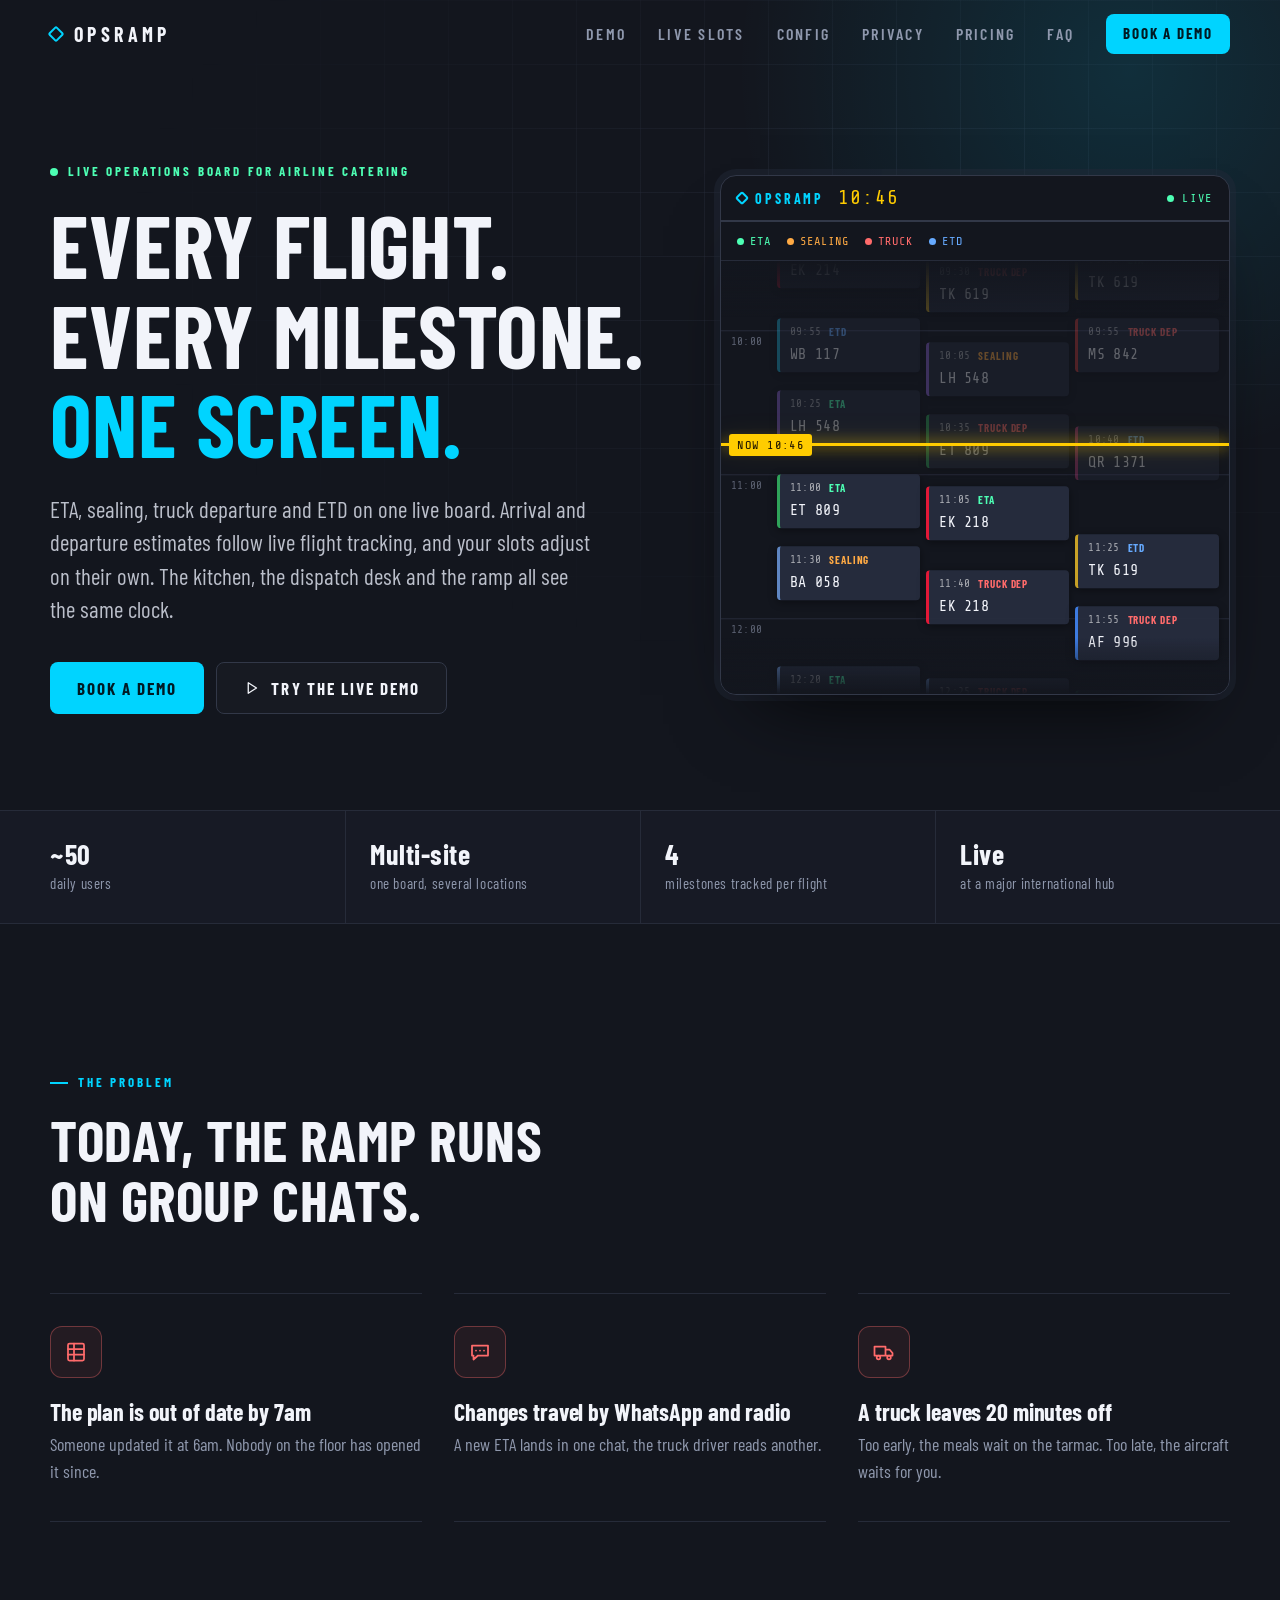
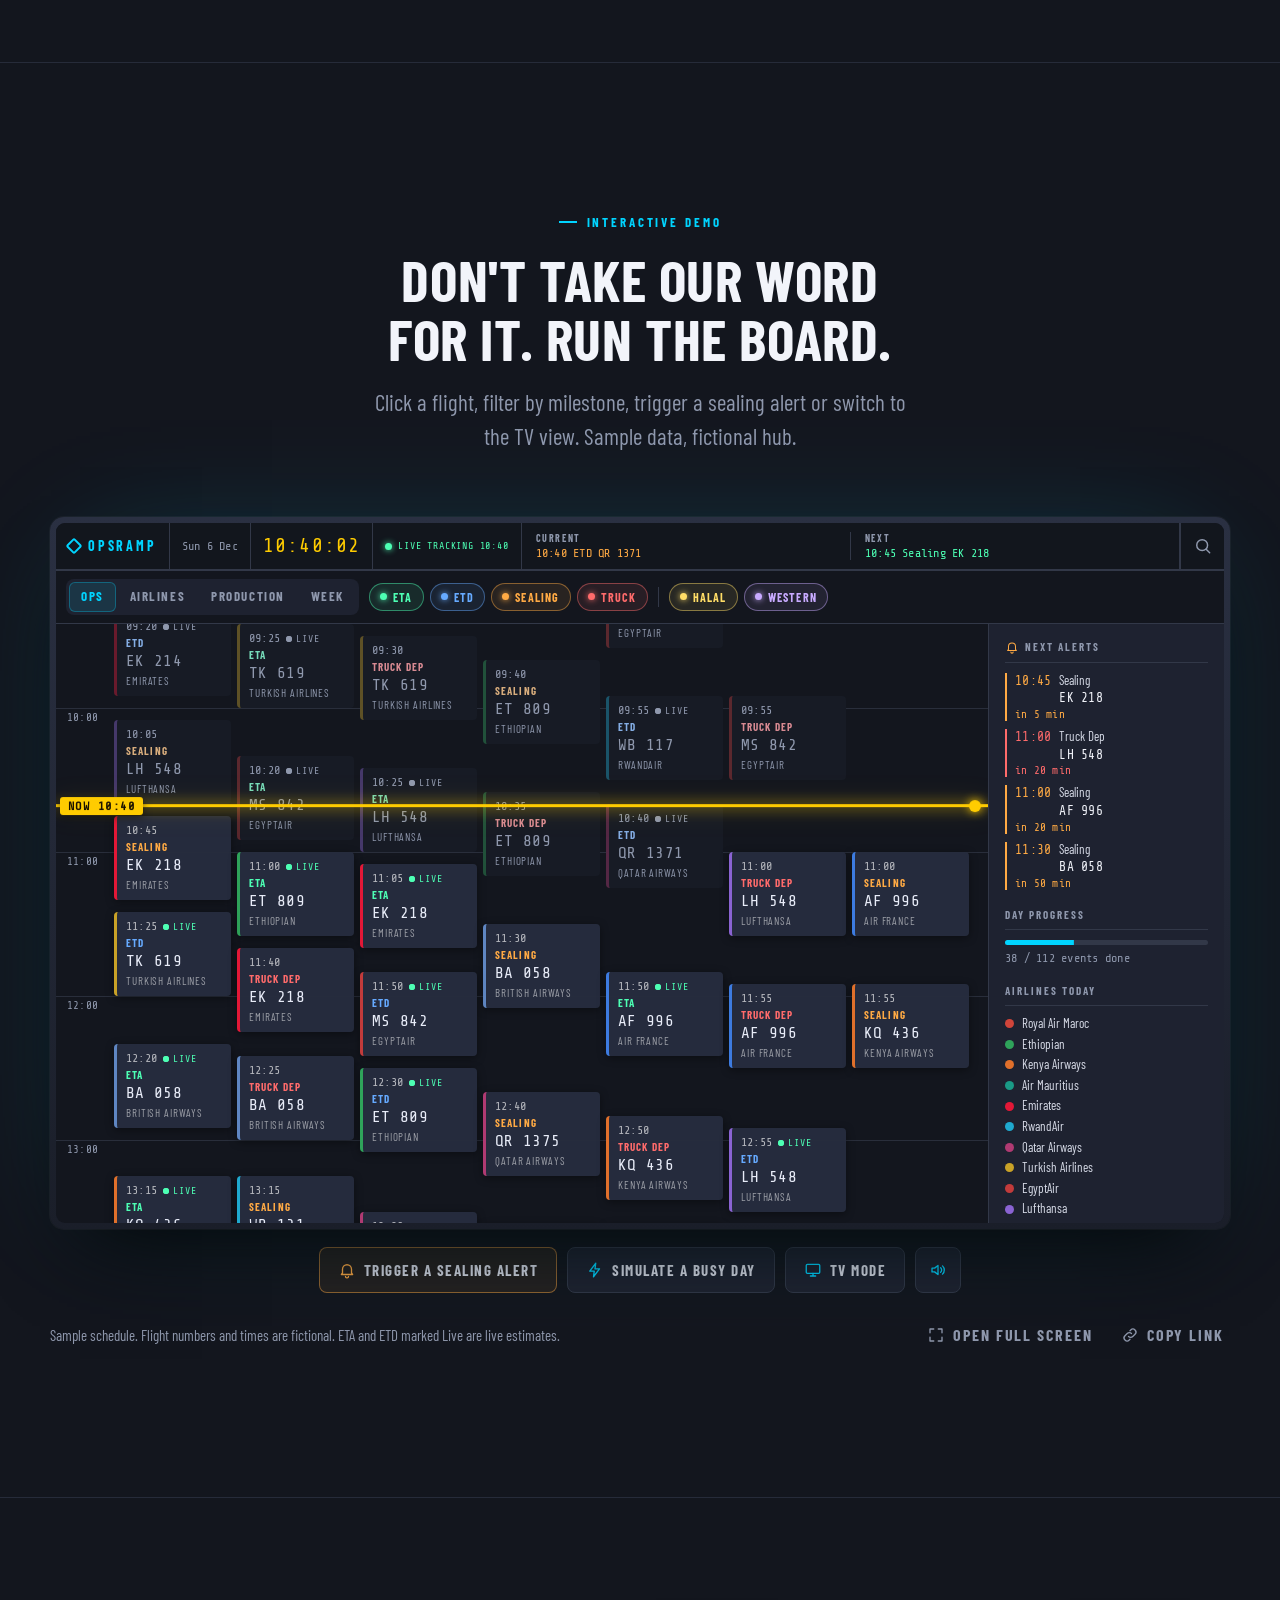
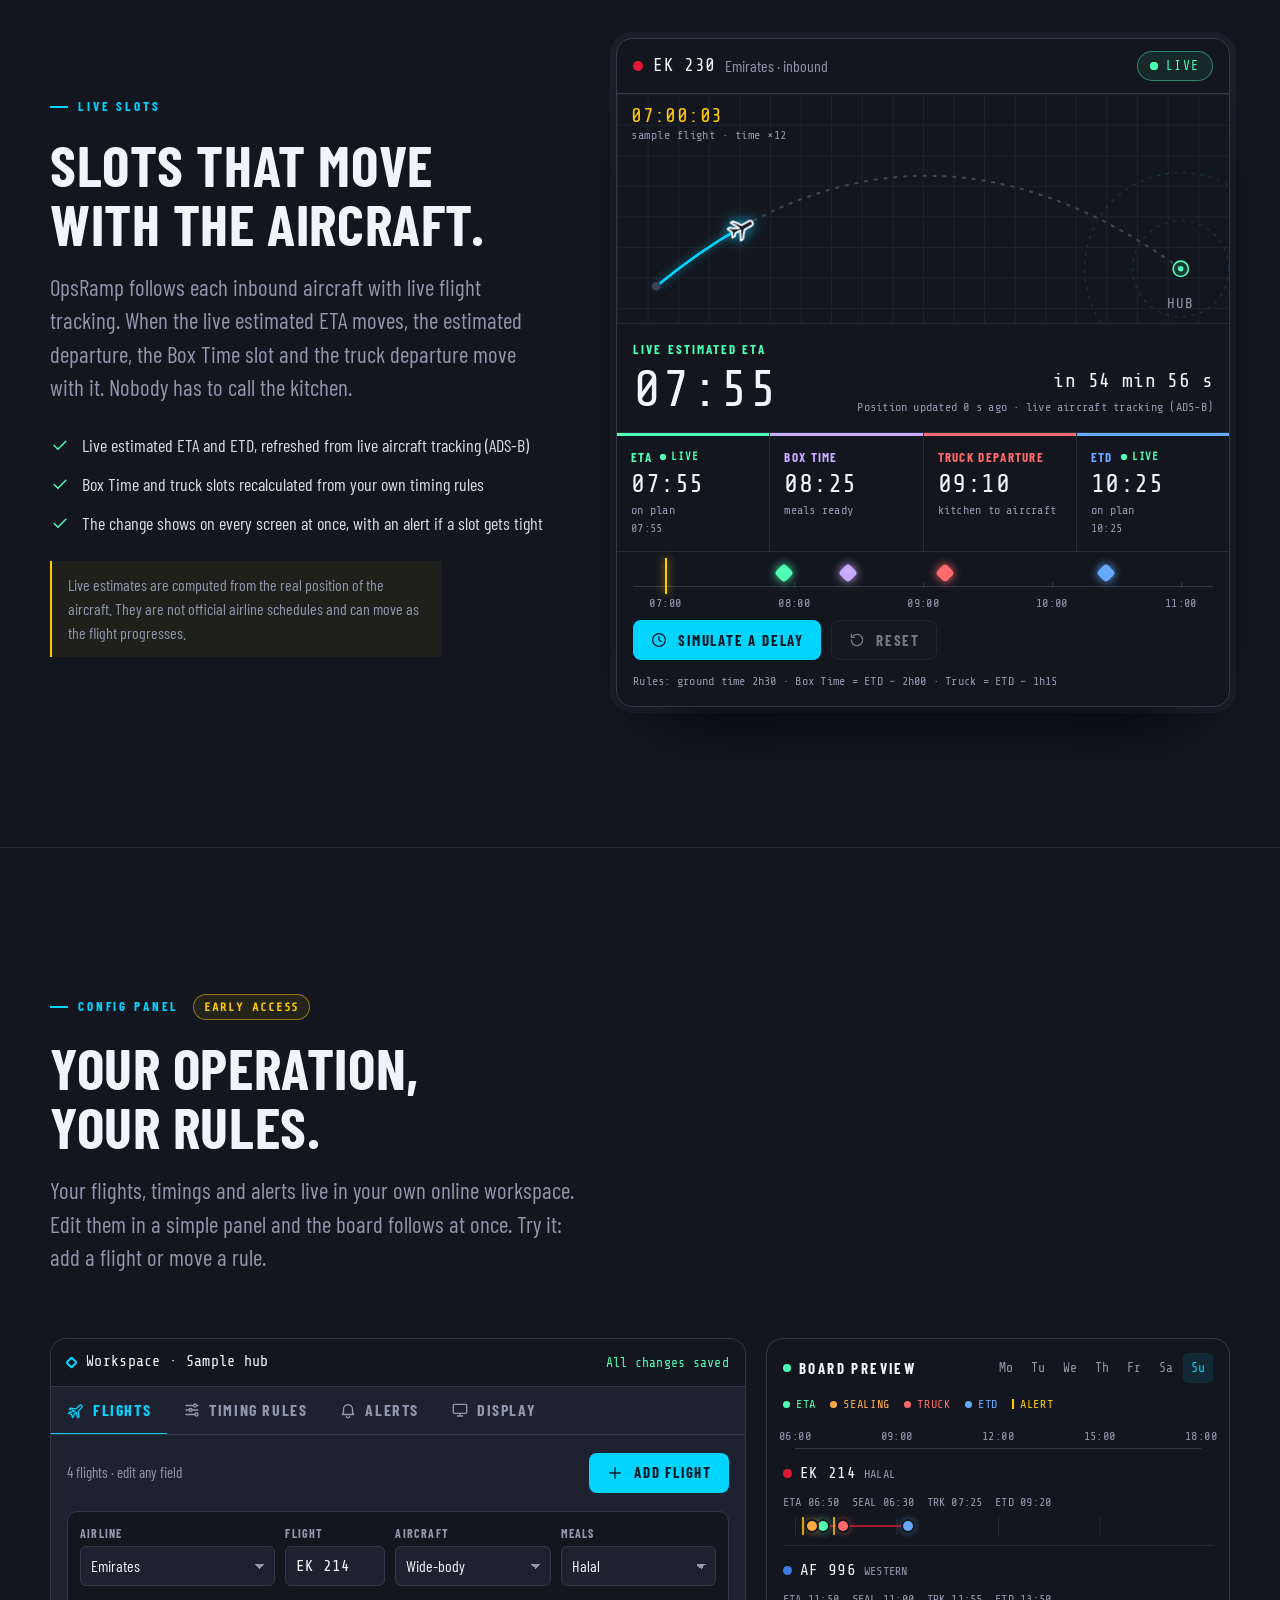
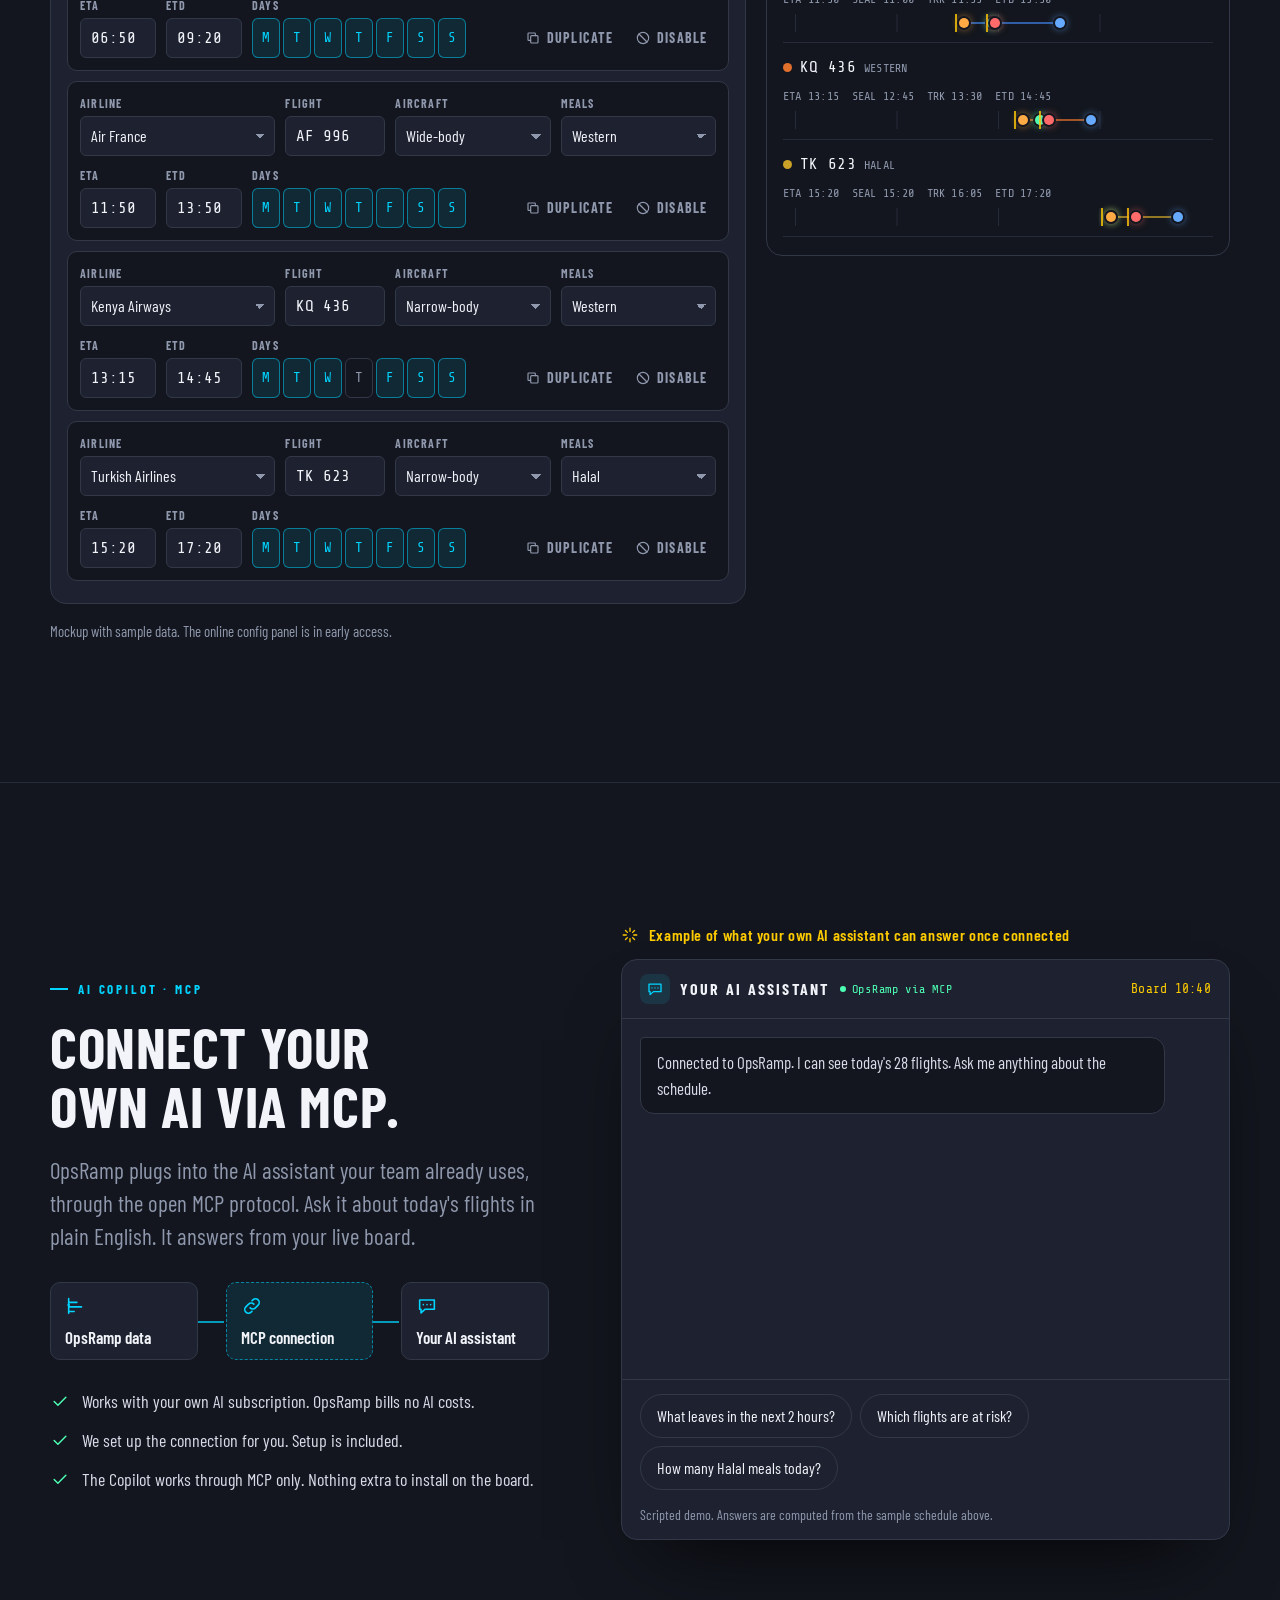
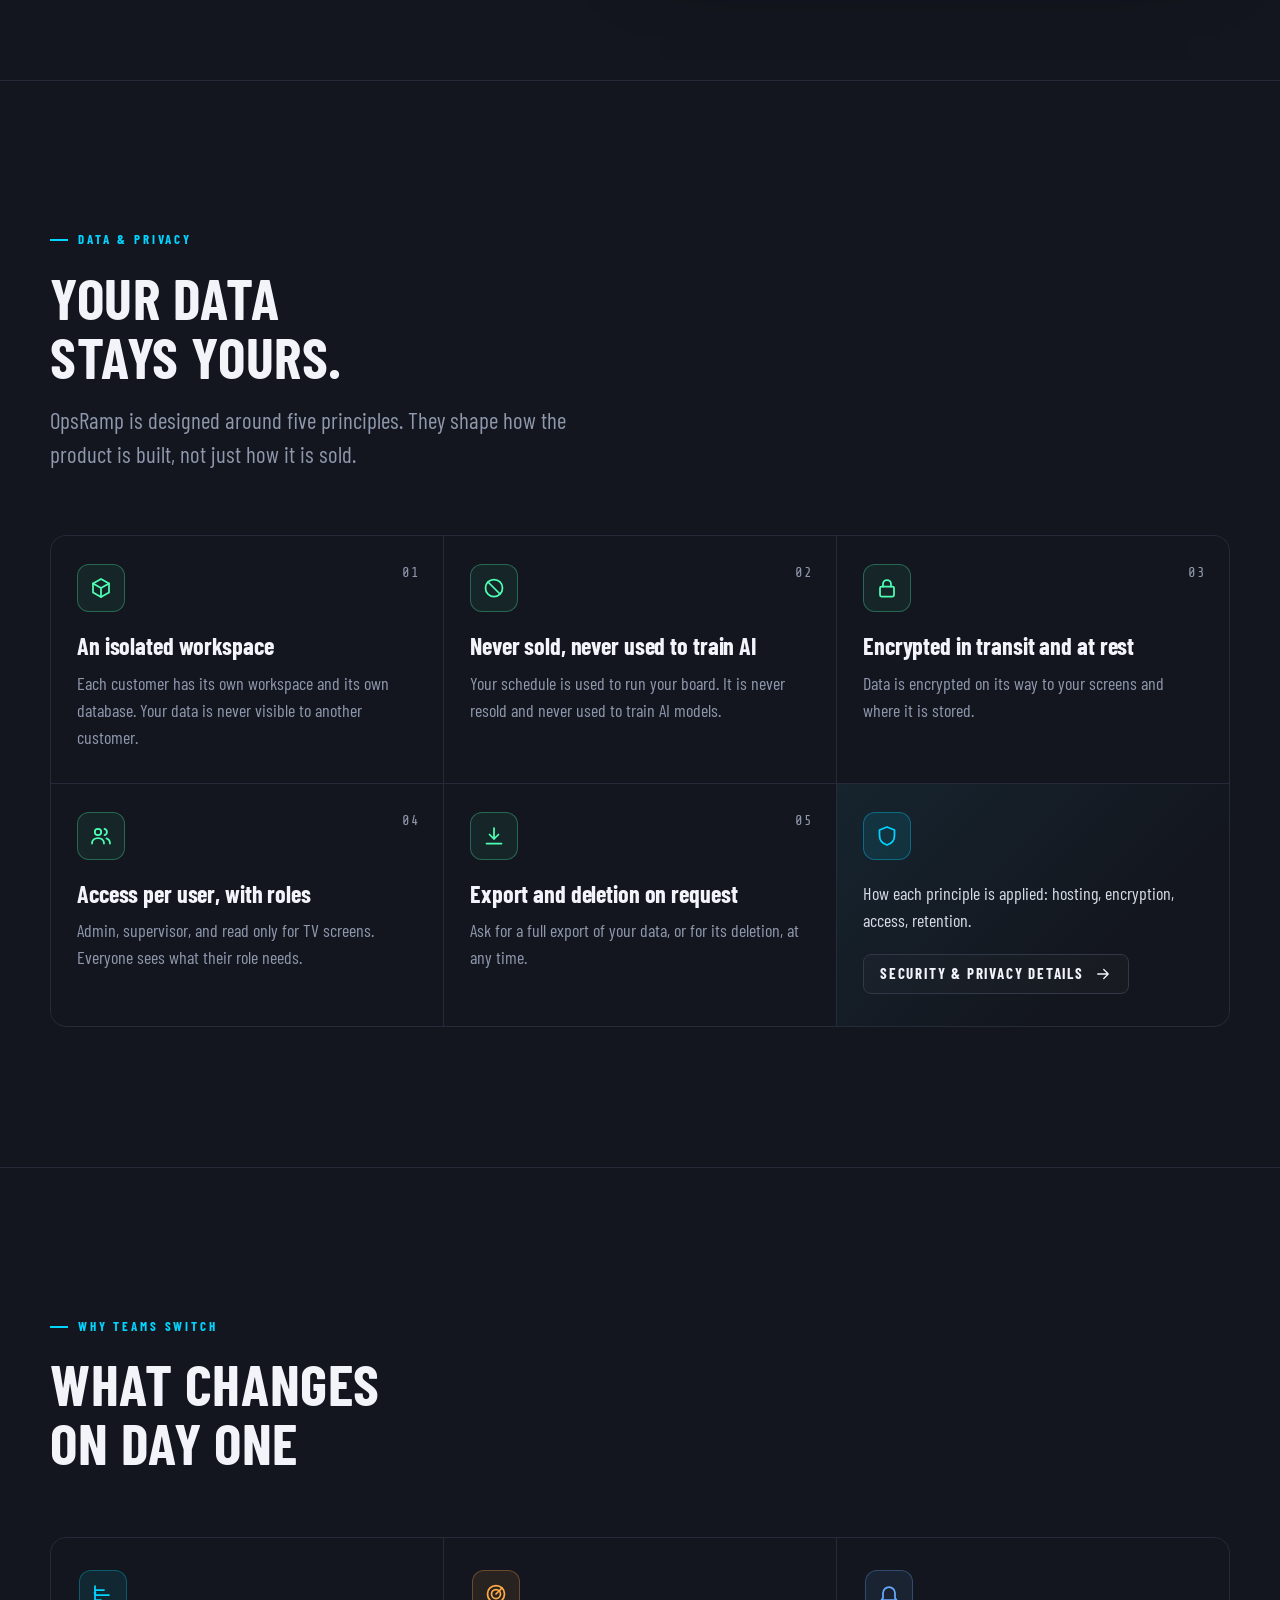
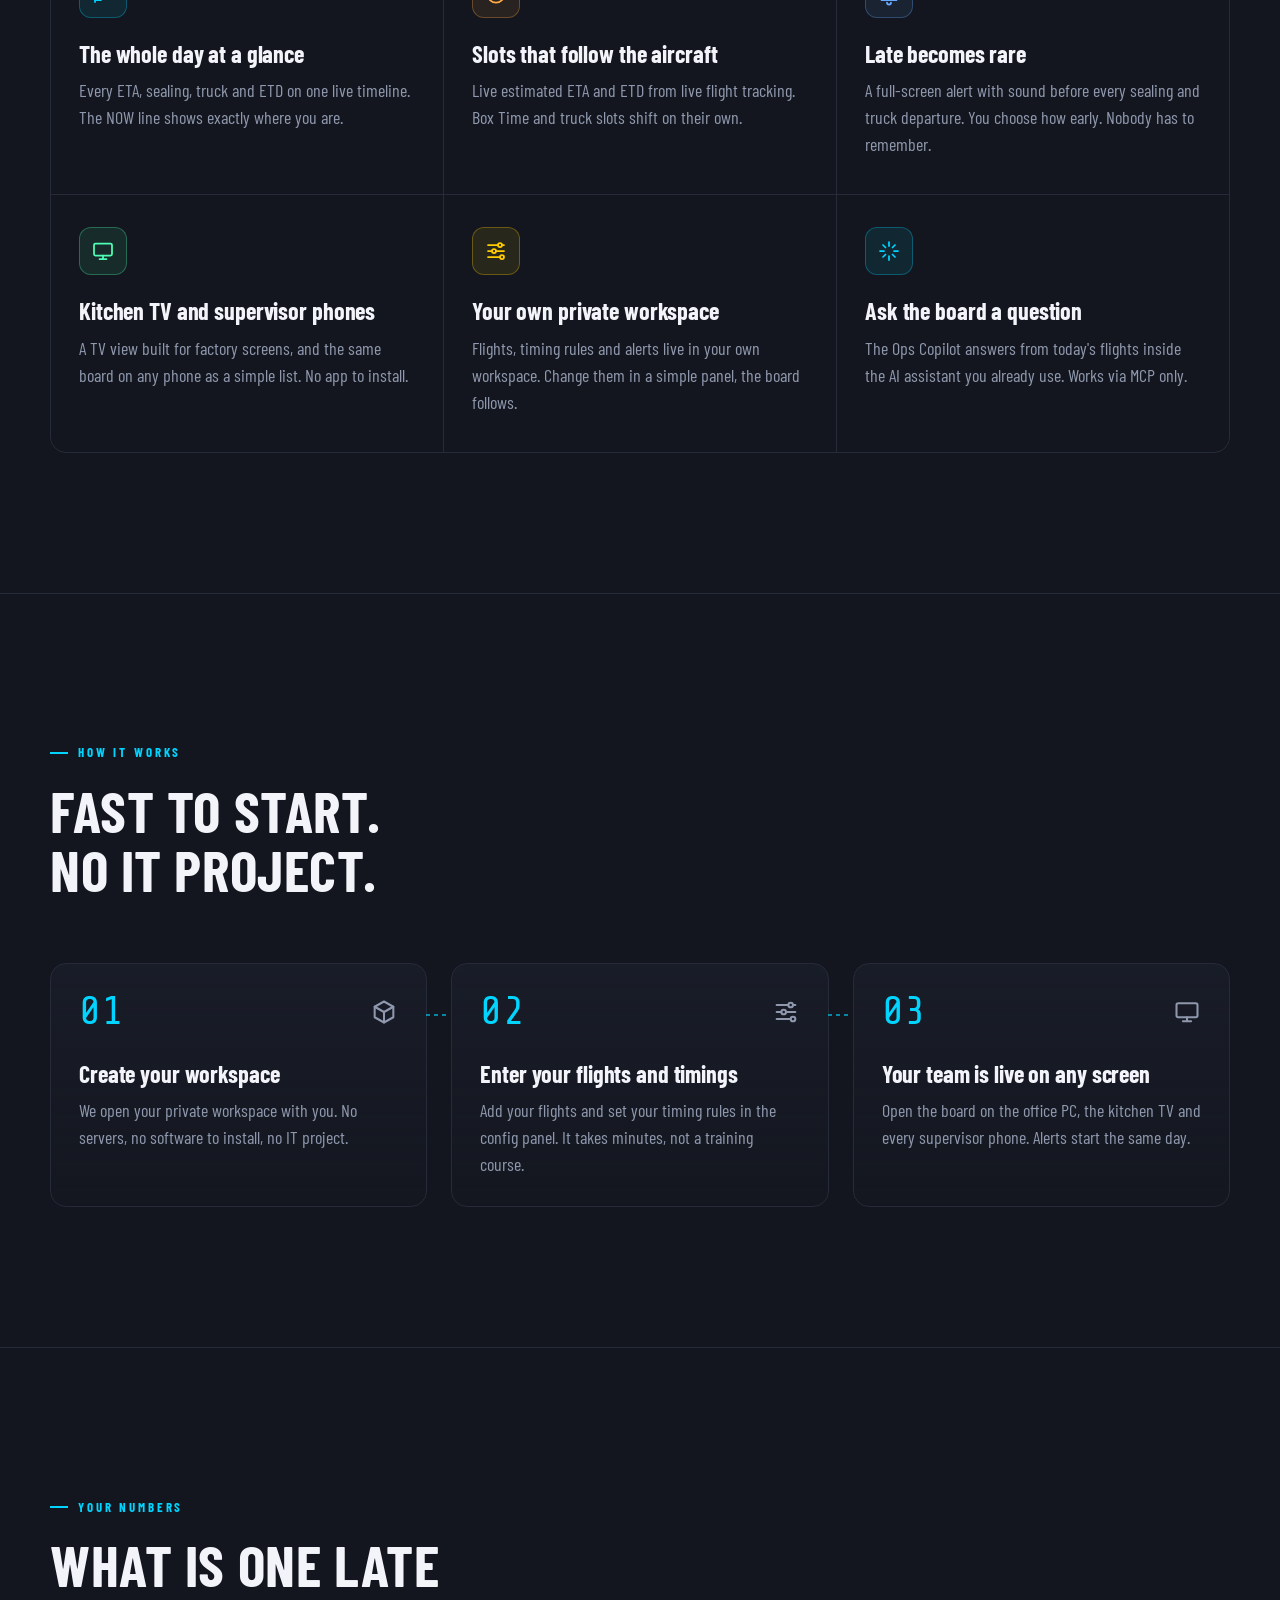
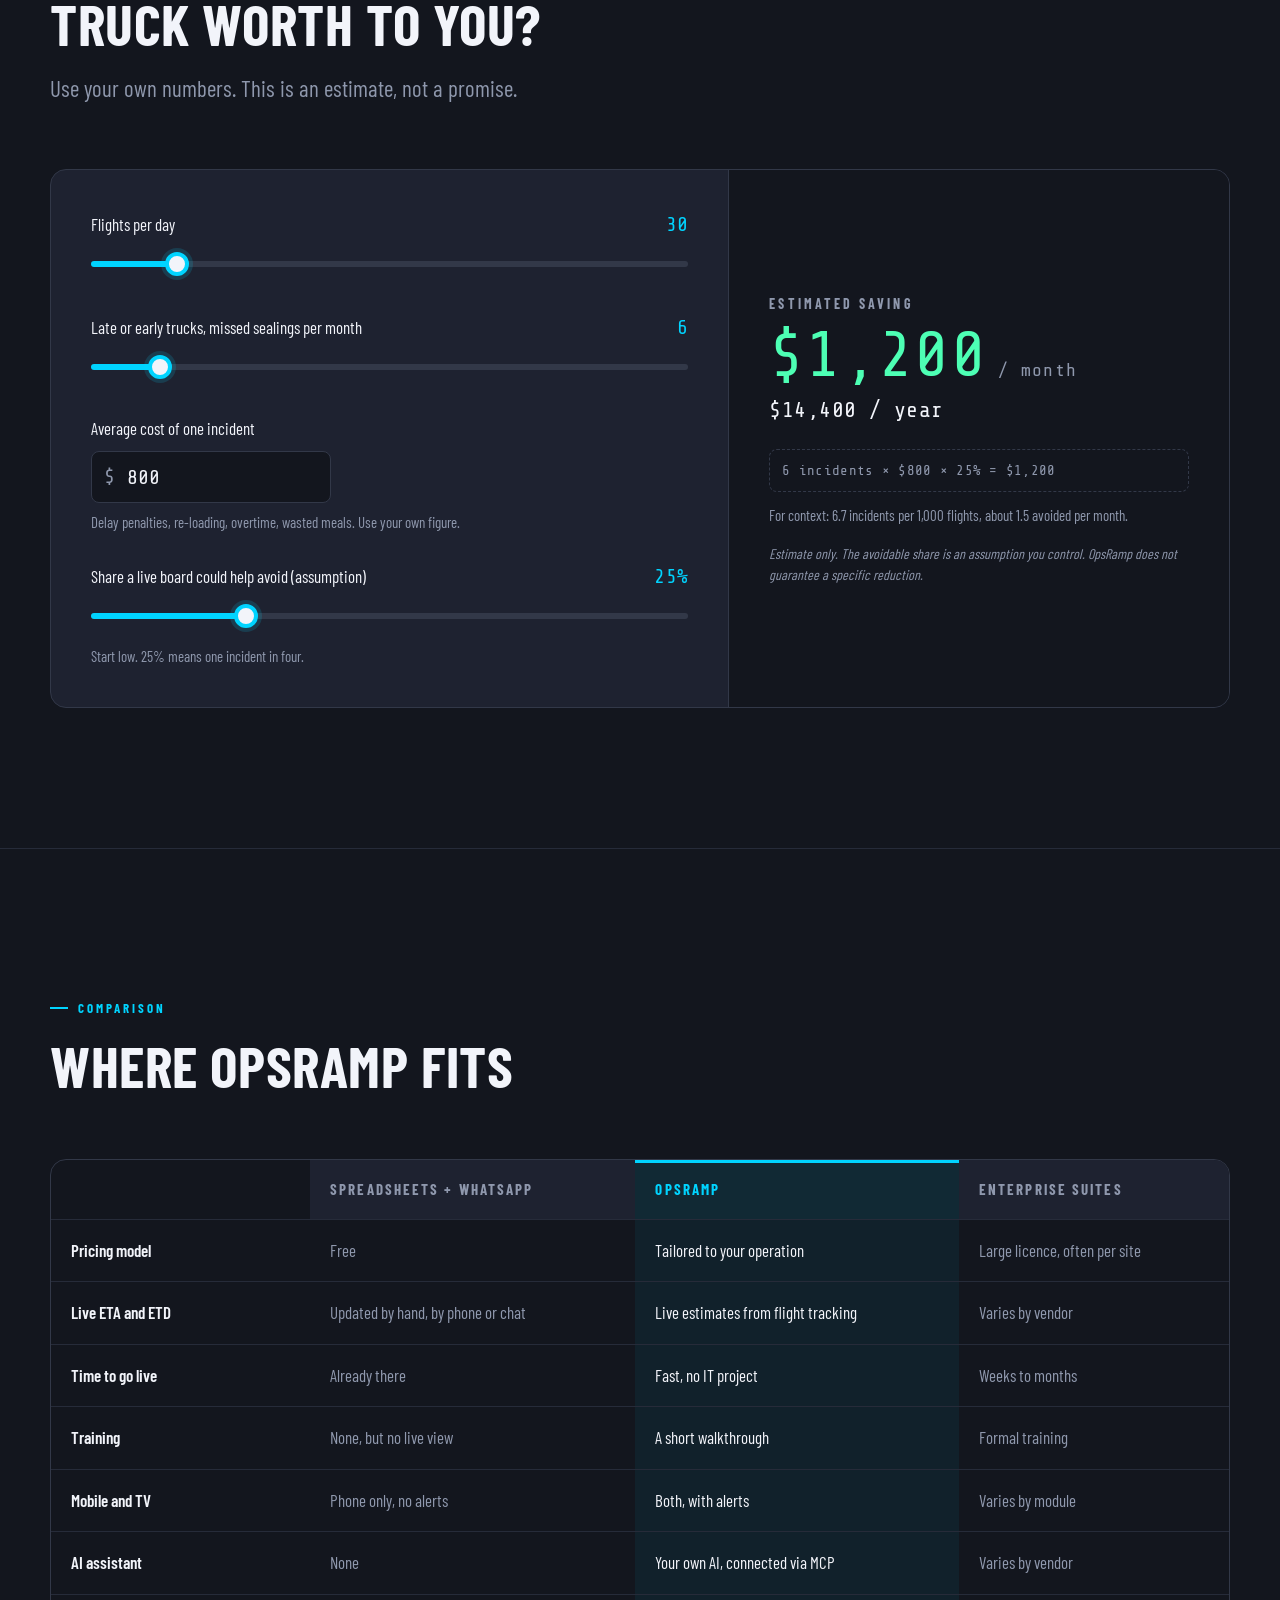
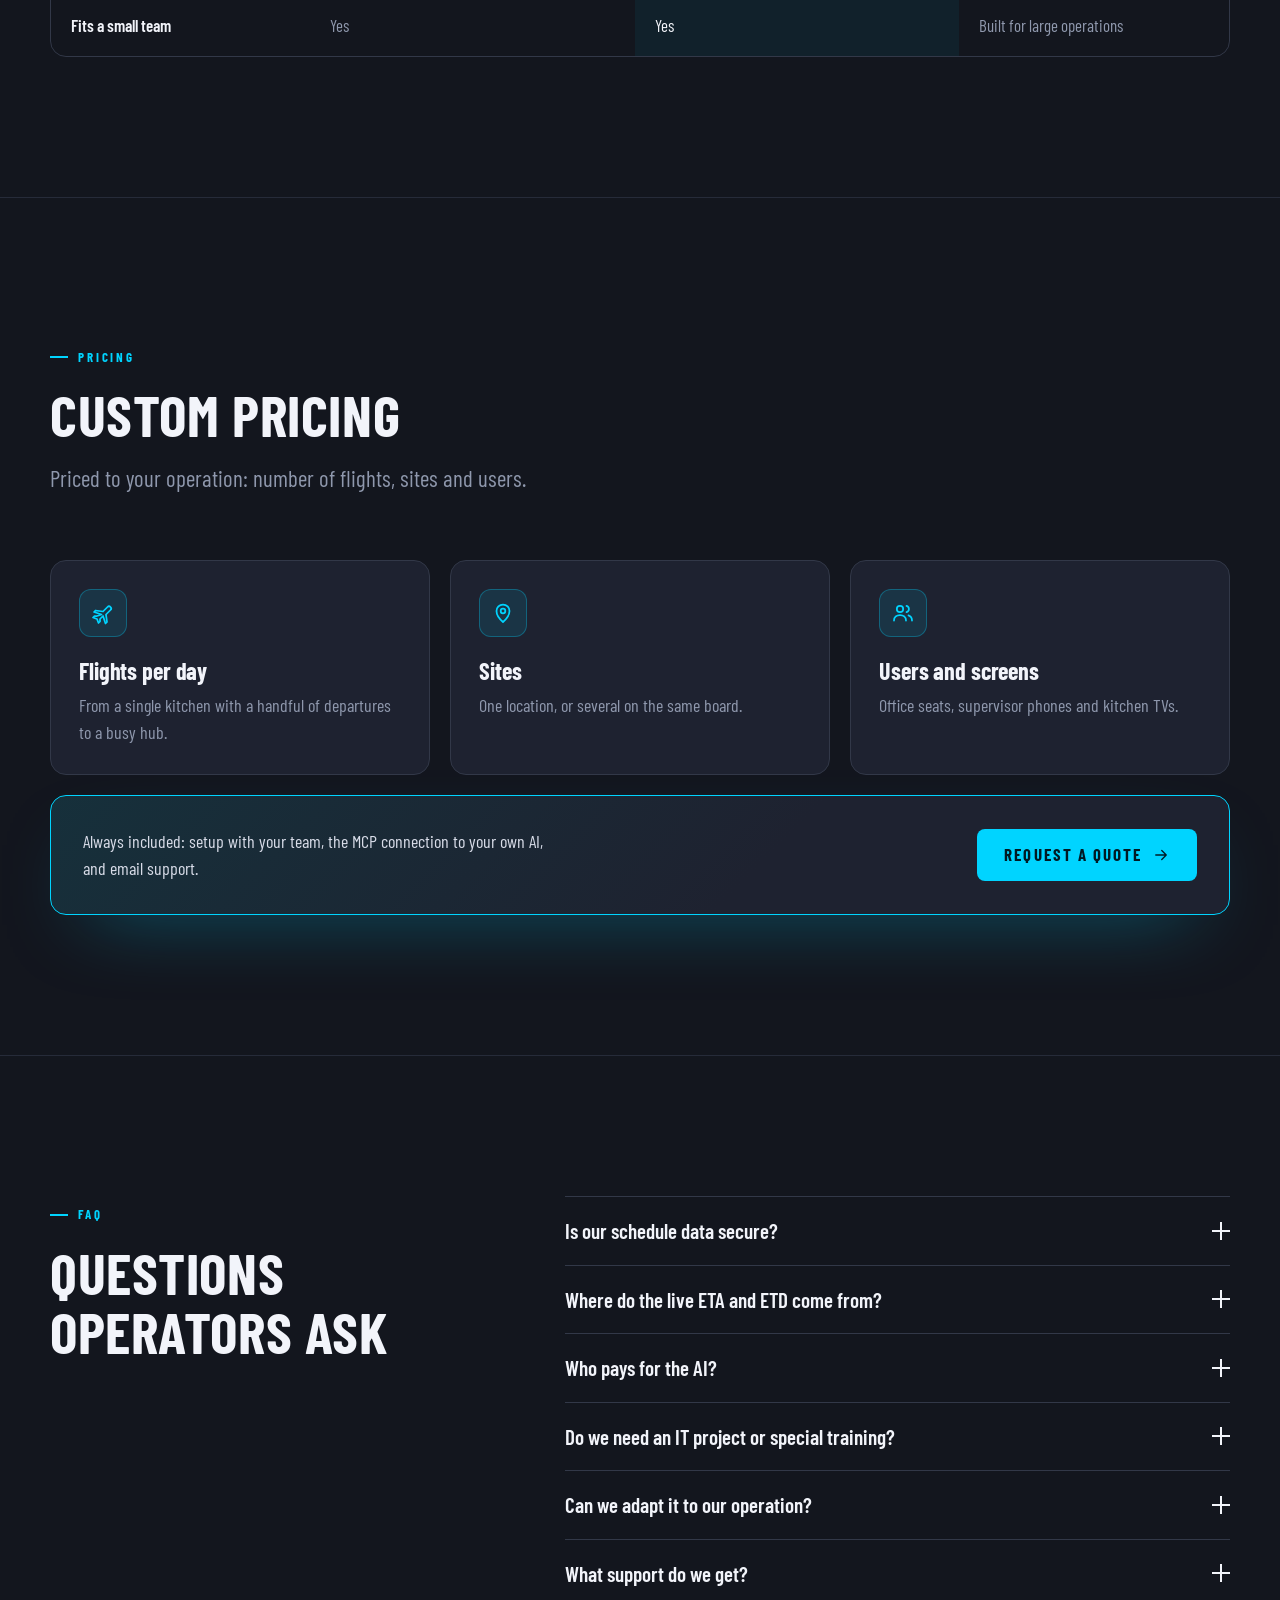
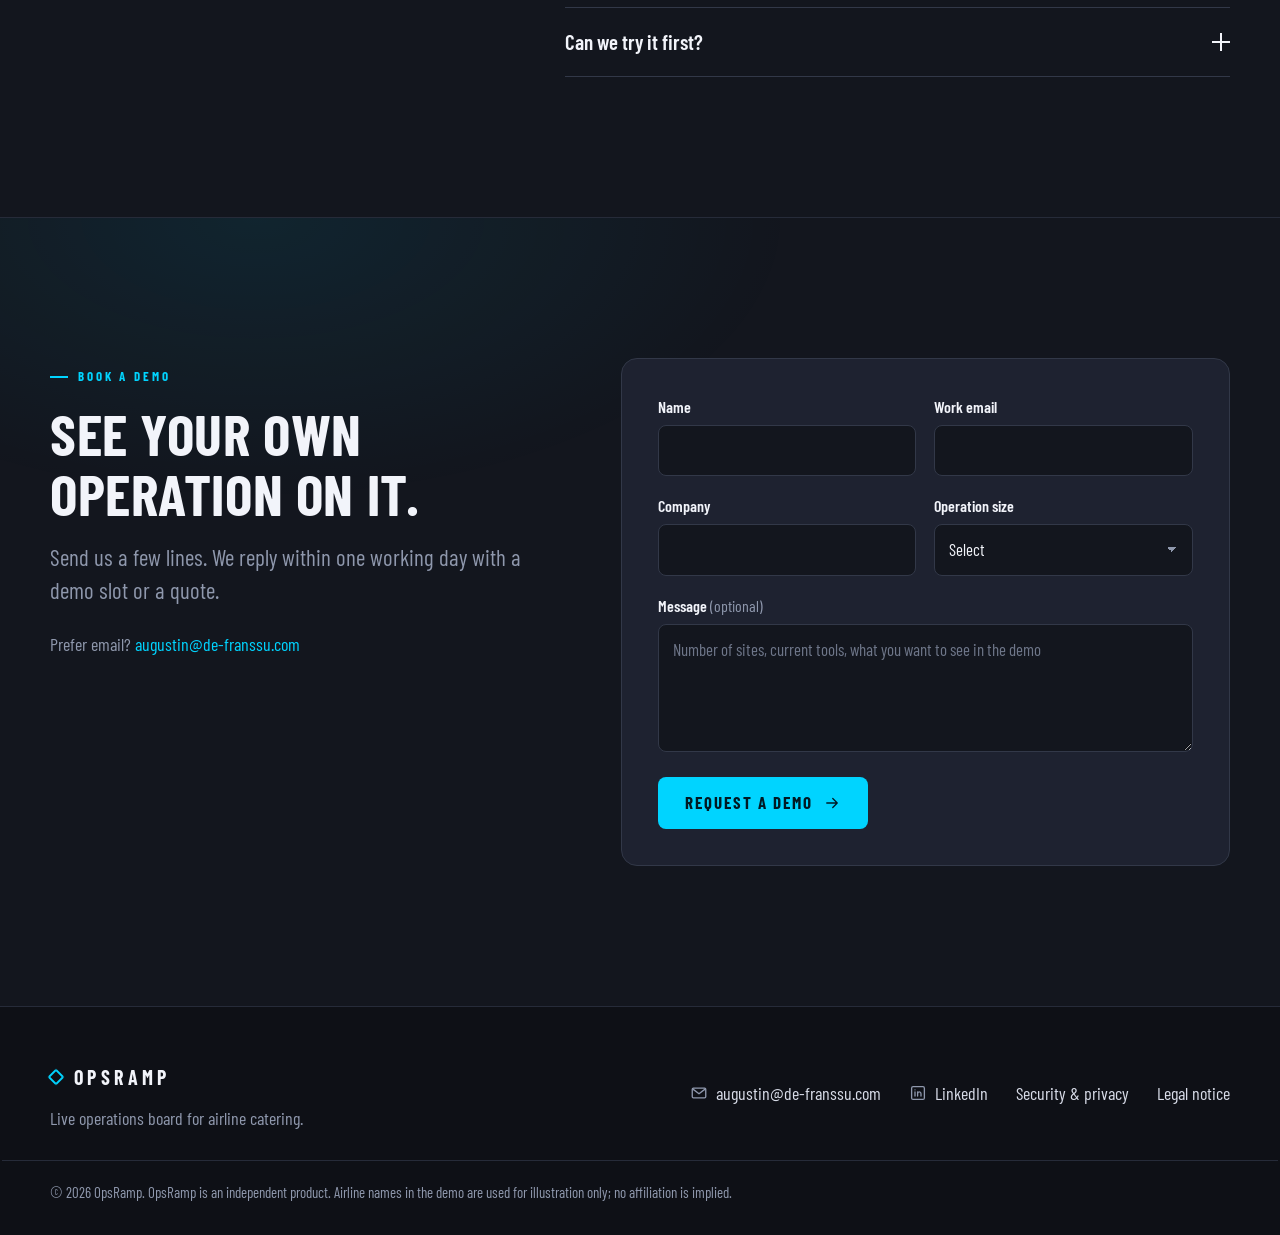
==== commit c34a5002: "Add live slots, config panel, MCP AI and data privacy sections; drop prices and sheet sync - Live sl" ====
--- a/docs/index.html
+++ b/docs/index.html
@@ -4,7 +4,7 @@
 <meta charset="utf-8">
 <meta name="viewport" content="width=device-width, initial-scale=1">
 <title>OpsRamp | Live operations board for airline catering</title>
-<meta name="description" content="A real-time board for airline catering: ETA, sealing, truck departure and ETD on one screen. Fed by a Google Sheet. Live in under a day.">
+<meta name="description" content="A real-time board for airline catering: live estimated ETA and ETD from flight tracking, sealing and truck slots that adjust on their own, in your own private workspace.">
 <link rel="canonical" href="https://gus02322.github.io/Dashboard-Airlines-solution/">
 <meta name="theme-color" content="#13161e">
 <meta name="color-scheme" content="dark">
@@ -16,7 +16,7 @@
 <meta property="og:type" content="website">
 <meta property="og:site_name" content="OpsRamp">
 <meta property="og:title" content="OpsRamp | Live operations board for airline catering">
-<meta property="og:description" content="A real-time board for airline catering: ETA, sealing, truck departure and ETD on one screen. Fed by a Google Sheet. Live in under a day.">
+<meta property="og:description" content="A real-time board for airline catering: live estimated ETA and ETD from flight tracking, sealing and truck slots that adjust on their own, in your own private workspace.">
 <meta property="og:url" content="https://gus02322.github.io/Dashboard-Airlines-solution/">
 <meta property="og:image" content="https://gus02322.github.io/Dashboard-Airlines-solution/assets/og-image.png">
 <meta property="og:image:width" content="1200">
@@ -24,9 +24,9 @@
 <meta property="og:image:alt" content="OpsRamp live operations board with the NOW line and colour-coded flight milestones">
 <meta name="twitter:card" content="summary_large_image">
 <meta name="twitter:title" content="OpsRamp | Live operations board for airline catering">
-<meta name="twitter:description" content="A real-time board for airline catering: ETA, sealing, truck departure and ETD on one screen. Fed by a Google Sheet. Live in under a day.">
+<meta name="twitter:description" content="A real-time board for airline catering: live estimated ETA and ETD from flight tracking, sealing and truck slots that adjust on their own, in your own private workspace.">
 <meta name="twitter:image" content="https://gus02322.github.io/Dashboard-Airlines-solution/assets/og-image.png">
-<script type="application/ld+json">{"@context":"https://schema.org","@type":"SoftwareApplication","name":"OpsRamp","applicationCategory":"BusinessApplication","applicationSubCategory":"Airline catering operations","operatingSystem":"Web browser","description":"A real-time board for airline catering: ETA, sealing, truck departure and ETD on one screen. Fed by a Google Sheet. Live in under a day.","url":"https://gus02322.github.io/Dashboard-Airlines-solution/","image":"https://gus02322.github.io/Dashboard-Airlines-solution/assets/og-image.png","offers":{"@type":"Offer","url":"https://gus02322.github.io/Dashboard-Airlines-solution/#pricing","availability":"https://schema.org/InStock"}}</script>
+<script type="application/ld+json">{"@context":"https://schema.org","@type":"SoftwareApplication","name":"OpsRamp","applicationCategory":"BusinessApplication","applicationSubCategory":"Airline catering operations","operatingSystem":"Web browser","description":"A real-time board for airline catering: live estimated ETA and ETD from flight tracking, sealing and truck slots that adjust on their own, in your own private workspace.","url":"https://gus02322.github.io/Dashboard-Airlines-solution/","image":"https://gus02322.github.io/Dashboard-Airlines-solution/assets/og-image.png"}</script>
 <script id="site-config" type="application/json">{"email":"augustin@de-franssu.com","formProvider":"mailto","formspreeEndpoint":"https://formspree.io/f/YOUR_FORM_ID","cta":{"success":"Thank you. Your request is in. We will reply within one working day.","error":"Sending failed. Your email app will open with the message ready to send."},"roi":{"eyebrow":"Your numbers","title":"What is one late truck worth to you?","text":"Use your own numbers. This is an estimate, not a promise.","defaults":{"flightsPerDay":30,"incidentsPerMonth":6,"costPerIncident":800,"avoidablePct":25},"currency":"$","disclaimer":"Estimate only. The avoidable share is an assumption you control. OpsRamp does not guarantee a specific reduction."},"copilot":{"questions":["What leaves in the next 2 hours?","Which flights are at risk?","How many Halal meals today?"]}}</script>
 <script type="module" src="assets/js/main.js"></script>
 </head>
@@ -40,7 +40,7 @@
     </a>
     <nav class="nav-menu" id="nav-menu" aria-label="Main">
       <ul>
-        <li><a href="#demo">Demo</a></li><li><a href="#features">Features</a></li><li><a href="#pricing">Pricing</a></li><li><a href="#faq">FAQ</a></li>
+        <li><a href="#demo">Demo</a></li><li><a href="#live-slots">Live slots</a></li><li><a href="#config">Config</a></li><li><a href="#privacy">Privacy</a></li><li><a href="#pricing">Pricing</a></li><li><a href="#faq">FAQ</a></li>
       </ul>
       <a class="btn btn--primary btn--sm nav-cta-mobile" href="#contact">Book a demo</a>
     </nav>
@@ -57,7 +57,7 @@
     <div class="hero-copy">
       <p class="eyebrow eyebrow--live"><span class="live-dot" aria-hidden="true"></span>Live operations board for airline catering</p>
       <h1 class="h1 hero-title" id="hero-title"><span class="hero-line">Every flight.</span> <span class="hero-line">Every milestone.</span> <span class="hero-line is-accent">One screen.</span></h1>
-      <p class="lead hero-sub">OpsRamp turns the Google Sheet you already use into a live board for ETA, sealing, truck departure and ETD. The kitchen, the dispatch desk and the ramp all see the same clock.</p>
+      <p class="lead hero-sub">ETA, sealing, truck departure and ETD on one live board. Arrival and departure estimates follow live flight tracking, and your slots adjust on their own. The kitchen, the dispatch desk and the ramp all see the same clock.</p>
       <div class="hero-ctas">
         <a class="btn btn--primary" href="#contact">Book a demo</a>
         <a class="btn btn--ghost" href="#demo"><svg class="ico" viewBox="0 0 24 24" width="24" height="24" fill="none" stroke="currentColor" stroke-width="1.75" stroke-linecap="round" stroke-linejoin="round" aria-hidden="true" focusable="false"><path d="M7 5v14l11-7z"/></svg>Try the live demo</a>
@@ -98,7 +98,7 @@
     <ol class="problem-list">
       <li class="problem-item reveal" style="--d:0ms">
         <span class="problem-ic"><svg class="ico" viewBox="0 0 24 24" width="24" height="24" fill="none" stroke="currentColor" stroke-width="1.75" stroke-linecap="round" stroke-linejoin="round" aria-hidden="true" focusable="false"><rect x="4" y="3.5" width="16" height="17" rx="1.5"/><path d="M4 9h16M4 14.5h16M10 3.5v17"/></svg></span>
-        <div><h3 class="h3">The plan lives in a spreadsheet</h3><p>Someone updated it at 6am. Nobody on the floor has opened it since.</p></div>
+        <div><h3 class="h3">The plan is out of date by 7am</h3><p>Someone updated it at 6am. Nobody on the floor has opened it since.</p></div>
       </li><li class="problem-item reveal" style="--d:90ms">
         <span class="problem-ic"><svg class="ico" viewBox="0 0 24 24" width="24" height="24" fill="none" stroke="currentColor" stroke-width="1.75" stroke-linecap="round" stroke-linejoin="round" aria-hidden="true" focusable="false"><path d="M4 5.5h16v10H10l-4.5 4v-4H4z"/><path d="M8 10.5h.01M12 10.5h.01M16 10.5h.01"/></svg></span>
         <div><h3 class="h3">Changes travel by WhatsApp and radio</h3><p>A new ETA lands in one chat, the truck driver reads another.</p></div>
@@ -123,12 +123,206 @@
       </div>
     </div>
     <div class="demo-share">
-      <p class="demo-note">Sample schedule. Flight numbers and times are fictional.</p>
+      <p class="demo-note">Sample schedule. Flight numbers and times are fictional. ETA and ETD marked Live are live estimates.</p>
       <div class="demo-share-links">
         <a class="link-btn" href="demo/"><svg class="ico" viewBox="0 0 24 24" width="24" height="24" fill="none" stroke="currentColor" stroke-width="1.75" stroke-linecap="round" stroke-linejoin="round" aria-hidden="true" focusable="false"><path d="M4 9V4h5M20 9V4h-5M4 15v5h5M20 15v5h-5"/></svg><span>Open full screen</span></a>
         <button type="button" class="link-btn" data-copy-link="demo/"><svg class="ico" viewBox="0 0 24 24" width="24" height="24" fill="none" stroke="currentColor" stroke-width="1.75" stroke-linecap="round" stroke-linejoin="round" aria-hidden="true" focusable="false"><path d="M10 14a4 4 0 0 0 5.7 0l3-3a4 4 0 0 0-5.7-5.7l-1 1"/><path d="M14 10a4 4 0 0 0-5.7 0l-3 3a4 4 0 0 0 5.7 5.7l1-1"/></svg><span>Copy link</span></button>
       </div>
     </div>
+  </div>
+</section>
+
+<section class="section lslots" id="live-slots" aria-labelledby="ls-title">
+  <div class="container lslots-grid">
+    <div class="lslots-copy reveal">
+      <p class="eyebrow">Live slots</p>
+      <h2 class="h2" id="ls-title">Slots that move with the aircraft.</h2>
+      <p class="lead">OpsRamp follows each inbound aircraft with live flight tracking. When the live estimated ETA moves, the estimated departure, the Box Time slot and the truck departure move with it. Nobody has to call the kitchen.</p>
+      <ul class="ticks">
+        <li><svg class="ico" viewBox="0 0 24 24" width="24" height="24" fill="none" stroke="currentColor" stroke-width="1.75" stroke-linecap="round" stroke-linejoin="round" aria-hidden="true" focusable="false"><path d="m5 12.5 4.5 4.5L19 7.5"/></svg><span>Live estimated ETA and ETD, refreshed from live aircraft tracking (ADS-B)</span></li><li><svg class="ico" viewBox="0 0 24 24" width="24" height="24" fill="none" stroke="currentColor" stroke-width="1.75" stroke-linecap="round" stroke-linejoin="round" aria-hidden="true" focusable="false"><path d="m5 12.5 4.5 4.5L19 7.5"/></svg><span>Box Time and truck slots recalculated from your own timing rules</span></li><li><svg class="ico" viewBox="0 0 24 24" width="24" height="24" fill="none" stroke="currentColor" stroke-width="1.75" stroke-linecap="round" stroke-linejoin="round" aria-hidden="true" focusable="false"><path d="m5 12.5 4.5 4.5L19 7.5"/></svg><span>The change shows on every screen at once, with an alert if a slot gets tight</span></li>
+      </ul>
+      <p class="honesty">Live estimates are computed from the real position of the aircraft. They are not official airline schedules and can move as the flight progresses.</p>
+    </div>
+    <div class="ls-card reveal" data-live-slots>
+      <div class="ls-top">
+        <span class="ls-flight"><span class="ls-dot" aria-hidden="true"></span><span class="mono">EK 230</span><span class="ls-al">Emirates · inbound</span></span>
+        <span class="ls-badge mono" data-badge><span class="ls-pulse" aria-hidden="true"></span><span data-badge-txt>Live</span></span>
+      </div>
+      <div class="ls-map">
+        <svg viewBox="0 0 560 210" role="img" aria-label="Map: the inbound aircraft flies along an arc towards the airport">
+          <defs>
+            <pattern id="ls-grid" width="28" height="28" patternUnits="userSpaceOnUse"><path d="M28 0H0V28" fill="none" stroke="#262b39" stroke-width="1"/></pattern>
+          </defs>
+          <rect width="560" height="210" fill="url(#ls-grid)"/>
+          <circle cx="516" cy="160" r="44" class="ls-ring"/>
+          <circle cx="516" cy="160" r="88" class="ls-ring"/>
+          <path d="M36 176 Q 270 -18 516 160" class="ls-route" data-route/>
+          <path d="M36 176 Q 270 -18 516 160" class="ls-done" data-done/>
+          <circle cx="36" cy="176" r="4" class="ls-origin"/>
+          <g class="ls-apt"><circle cx="516" cy="160" r="7"/><circle cx="516" cy="160" r="2.5"/></g>
+          <text x="516" y="196" text-anchor="middle" class="ls-apt-lbl">HUB</text>
+          <g class="ls-plane" data-plane><g transform="translate(-14 -14) scale(1.15)" fill="#13161e" stroke="currentColor" stroke-width="1.6" stroke-linejoin="round"><path d="M10.5 13.5 3 11l1.5-1.5 7.5 1L16.5 6a2 2 0 0 1 3 3L15 13.5l1 7.5-1.5 1.5-2.5-7.5L9 18v2.5L7.5 22 6 18l-4-1.5 1.5-1.5H6z"/></g></g>
+        </svg>
+        <p class="ls-clock mono"><span data-clock>07:00</span><span class="ls-speed">sample flight · time ×12</span></p>
+      </div>
+      <div class="ls-eta">
+        <div>
+          <p class="ls-k">Live estimated ETA</p>
+          <p class="ls-eta-time mono" data-eta>07:55</p>
+        </div>
+        <div class="ls-eta-right">
+          <p class="ls-count mono" data-count>in 55 min</p>
+          <p class="ls-src mono"><span data-ping>Position updated 1 s ago</span> · live aircraft tracking (ADS-B)</p>
+        </div>
+      </div>
+      <ul class="ls-slots">
+        <li class="ls-slot" data-slot="eta" style="--c:var(--eta)">
+          <span class="ls-slot-lbl">ETA<span class="ls-livetag mono"><span class="ls-pulse" aria-hidden="true"></span>Live</span></span>
+          <span class="ls-slot-time mono" data-time>--:--</span>
+          <span class="ls-slot-sub mono" data-sub></span>
+        </li>
+        <li class="ls-slot" data-slot="box" style="--c:var(--western)">
+          <span class="ls-slot-lbl">Box Time</span>
+          <span class="ls-slot-time mono" data-time>--:--</span>
+          <span class="ls-slot-sub mono" data-sub></span>
+        </li>
+        <li class="ls-slot" data-slot="truck" style="--c:var(--truck)">
+          <span class="ls-slot-lbl">Truck departure</span>
+          <span class="ls-slot-time mono" data-time>--:--</span>
+          <span class="ls-slot-sub mono" data-sub></span>
+        </li>
+        <li class="ls-slot" data-slot="etd" style="--c:var(--etd)">
+          <span class="ls-slot-lbl">ETD<span class="ls-livetag mono"><span class="ls-pulse" aria-hidden="true"></span>Live</span></span>
+          <span class="ls-slot-time mono" data-time>--:--</span>
+          <span class="ls-slot-sub mono" data-sub></span>
+        </li>
+      </ul>
+      <div class="ls-track" aria-hidden="true">
+        <div class="ls-axis mono"></div>
+        <span class="ls-now" data-now></span>
+        <span class="ls-mk" data-mk="eta" style="--c:var(--eta)"></span>
+        <span class="ls-mk" data-mk="box" style="--c:var(--western)"></span>
+        <span class="ls-mk" data-mk="truck" style="--c:var(--truck)"></span>
+        <span class="ls-mk" data-mk="etd" style="--c:var(--etd)"></span>
+      </div>
+      <div class="ls-actions">
+        <button type="button" class="btn btn--primary btn--sm" data-delay><svg class="ico" viewBox="0 0 24 24" width="24" height="24" fill="none" stroke="currentColor" stroke-width="1.75" stroke-linecap="round" stroke-linejoin="round" aria-hidden="true" focusable="false"><circle cx="12" cy="12" r="8.5"/><path d="M12 7.5V12l3 2"/></svg>Simulate a delay</button>
+        <button type="button" class="btn btn--ghost btn--sm" data-reset disabled><svg class="ico" viewBox="0 0 24 24" width="24" height="24" fill="none" stroke="currentColor" stroke-width="1.75" stroke-linecap="round" stroke-linejoin="round" aria-hidden="true" focusable="false"><path d="M4.5 12a7.5 7.5 0 1 0 2.2-5.3"/><path d="M4.5 4.5v4h4"/></svg>Reset</button>
+      </div>
+      <p class="ls-rule mono">Rules: ground time 2h30 · Box Time = ETD − 2h00 · Truck = ETD − 1h15</p>
+      <p class="sr-only" role="status" aria-live="polite" data-announce></p>
+    </div>
+  </div>
+</section>
+
+<section class="section cpanel" id="config" aria-labelledby="cp-title">
+  <div class="container">
+    <div class="section-head reveal">
+      <p class="eyebrow">Config panel<span class="tag-early mono">Early access</span></p>
+      <h2 class="h2" id="cp-title">Your operation, your rules.</h2>
+      <p class="lead">Your flights, timings and alerts live in your own online workspace. Edit them in a simple panel and the board follows at once. Try it: add a flight or move a rule.</p>
+    </div>
+    <div class="cp reveal" data-config-panel>
+      <div class="cp-panel">
+        <div class="cp-top">
+          <span class="cp-ws mono"><span class="logo-mark" aria-hidden="true"></span>Workspace · Sample hub</span>
+          <span class="cp-saved mono" data-saved aria-live="polite">All changes saved</span>
+        </div>
+        <div class="cp-tabs" role="tablist" aria-label="Settings">
+          <button type="button" role="tab" class="cp-tab" id="cp-tab-flights" aria-controls="cp-pane-flights" aria-selected="true" tabindex="0" data-tab="flights"><svg class="ico" viewBox="0 0 24 24" width="24" height="24" fill="none" stroke="currentColor" stroke-width="1.75" stroke-linecap="round" stroke-linejoin="round" aria-hidden="true" focusable="false"><path d="M10.5 13.5 3 11l1.5-1.5 7.5 1L16.5 6a2 2 0 0 1 3 3L15 13.5l1 7.5-1.5 1.5-2.5-7.5L9 18v2.5L7.5 22 6 18l-4-1.5 1.5-1.5H6z"/></svg><span>Flights</span></button><button type="button" role="tab" class="cp-tab" id="cp-tab-rules" aria-controls="cp-pane-rules" aria-selected="false" tabindex="-1" data-tab="rules"><svg class="ico" viewBox="0 0 24 24" width="24" height="24" fill="none" stroke="currentColor" stroke-width="1.75" stroke-linecap="round" stroke-linejoin="round" aria-hidden="true" focusable="false"><path d="M4 6h10M18 6h2M4 12h4M12 12h8M4 18h12"/><circle cx="16" cy="6" r="2"/><circle cx="10" cy="12" r="2"/><circle cx="18" cy="18" r="2"/></svg><span>Timing rules</span></button><button type="button" role="tab" class="cp-tab" id="cp-tab-alerts" aria-controls="cp-pane-alerts" aria-selected="false" tabindex="-1" data-tab="alerts"><svg class="ico" viewBox="0 0 24 24" width="24" height="24" fill="none" stroke="currentColor" stroke-width="1.75" stroke-linecap="round" stroke-linejoin="round" aria-hidden="true" focusable="false"><path d="M6 16V11a6 6 0 1 1 12 0v5l1.5 2h-15z"/><path d="M10 20.5a2 2 0 0 0 4 0"/></svg><span>Alerts</span></button><button type="button" role="tab" class="cp-tab" id="cp-tab-display" aria-controls="cp-pane-display" aria-selected="false" tabindex="-1" data-tab="display"><svg class="ico" viewBox="0 0 24 24" width="24" height="24" fill="none" stroke="currentColor" stroke-width="1.75" stroke-linecap="round" stroke-linejoin="round" aria-hidden="true" focusable="false"><rect x="3" y="4.5" width="18" height="12" rx="1.5"/><path d="M8.5 20h7M12 16.5V20"/></svg><span>Display</span></button>
+        </div>
+        <div class="cp-pane" role="tabpanel" id="cp-pane-flights" aria-labelledby="cp-tab-flights" tabindex="0"></div><div class="cp-pane" role="tabpanel" id="cp-pane-rules" aria-labelledby="cp-tab-rules" tabindex="0" hidden></div><div class="cp-pane" role="tabpanel" id="cp-pane-alerts" aria-labelledby="cp-tab-alerts" tabindex="0" hidden></div><div class="cp-pane" role="tabpanel" id="cp-pane-display" aria-labelledby="cp-tab-display" tabindex="0" hidden></div>
+        <noscript><p class="cp-noscript">The interactive mockup needs JavaScript.</p></noscript>
+      </div>
+      <div class="cp-preview" aria-label="Board preview">
+        <div class="cpv-top">
+          <span class="cpv-title"><span class="live-dot" aria-hidden="true"></span>Board preview</span>
+          <div class="cpv-days" role="group" aria-label="Preview day"></div>
+        </div>
+        <div class="cpv-legend mono" aria-hidden="true"><span class="c-eta">ETA</span><span class="c-seal">Sealing</span><span class="c-truck">Truck</span><span class="c-etd">ETD</span><span class="c-bell">Alert</span></div>
+        <div class="cpv-axis mono" aria-hidden="true"></div>
+        <ul class="cpv-rows"></ul>
+        <div class="cpv-alert" hidden role="alert"></div>
+      </div>
+    </div>
+    <p class="cp-note">Mockup with sample data. The online config panel is in early access.</p>
+  </div>
+</section>
+
+<section class="section copilot" id="copilot" aria-labelledby="copilot-title">
+  <div class="container copilot-grid">
+    <div class="copilot-copy reveal">
+      <p class="eyebrow">AI Copilot · MCP</p>
+      <h2 class="h2" id="copilot-title">Connect your own AI via MCP.</h2>
+      <p class="lead">OpsRamp plugs into the AI assistant your team already uses, through the open MCP protocol. Ask it about today&#39;s flights in plain English. It answers from your live board.</p>
+      <ol class="mcp-flow" aria-label="How the connection works">
+        <li class="mcp-step"><span class="mcp-ic"><svg class="ico" viewBox="0 0 24 24" width="24" height="24" fill="none" stroke="currentColor" stroke-width="1.75" stroke-linecap="round" stroke-linejoin="round" aria-hidden="true" focusable="false"><path d="M4 4v16M4 8h9M4 13h14M4 18h6"/><circle cx="4" cy="11" r="0.5"/></svg></span><span>OpsRamp data</span></li><li class="mcp-step is-mid"><span class="mcp-ic"><svg class="ico" viewBox="0 0 24 24" width="24" height="24" fill="none" stroke="currentColor" stroke-width="1.75" stroke-linecap="round" stroke-linejoin="round" aria-hidden="true" focusable="false"><path d="M10 14a4 4 0 0 0 5.7 0l3-3a4 4 0 0 0-5.7-5.7l-1 1"/><path d="M14 10a4 4 0 0 0-5.7 0l-3 3a4 4 0 0 0 5.7 5.7l1-1"/></svg></span><span>MCP connection</span></li><li class="mcp-step"><span class="mcp-ic"><svg class="ico" viewBox="0 0 24 24" width="24" height="24" fill="none" stroke="currentColor" stroke-width="1.75" stroke-linecap="round" stroke-linejoin="round" aria-hidden="true" focusable="false"><path d="M4 5.5h16v10H10l-4.5 4v-4H4z"/><path d="M8 10.5h.01M12 10.5h.01M16 10.5h.01"/></svg></span><span>Your AI assistant</span></li>
+      </ol>
+      <ul class="ticks">
+        <li><svg class="ico" viewBox="0 0 24 24" width="24" height="24" fill="none" stroke="currentColor" stroke-width="1.75" stroke-linecap="round" stroke-linejoin="round" aria-hidden="true" focusable="false"><path d="m5 12.5 4.5 4.5L19 7.5"/></svg><span>Works with your own AI subscription. OpsRamp bills no AI costs.</span></li><li><svg class="ico" viewBox="0 0 24 24" width="24" height="24" fill="none" stroke="currentColor" stroke-width="1.75" stroke-linecap="round" stroke-linejoin="round" aria-hidden="true" focusable="false"><path d="m5 12.5 4.5 4.5L19 7.5"/></svg><span>We set up the connection for you. Setup is included.</span></li><li><svg class="ico" viewBox="0 0 24 24" width="24" height="24" fill="none" stroke="currentColor" stroke-width="1.75" stroke-linecap="round" stroke-linejoin="round" aria-hidden="true" focusable="false"><path d="m5 12.5 4.5 4.5L19 7.5"/></svg><span>The Copilot works through MCP only. Nothing extra to install on the board.</span></li>
+      </ul>
+    </div>
+    <div class="chat-wrap reveal">
+      <p class="chat-example"><svg class="ico" viewBox="0 0 24 24" width="24" height="24" fill="none" stroke="currentColor" stroke-width="1.75" stroke-linecap="round" stroke-linejoin="round" aria-hidden="true" focusable="false"><path d="M12 3v4M12 17v4M3 12h4M17 12h4M6 6l2.5 2.5M15.5 15.5 18 18M18 6l-2.5 2.5M8.5 15.5 6 18"/></svg>Example of what your own AI assistant can answer once connected</p>
+      <div class="chat" data-copilot>
+        <div class="chat-top">
+          <span class="chat-ic"><svg class="ico" viewBox="0 0 24 24" width="24" height="24" fill="none" stroke="currentColor" stroke-width="1.75" stroke-linecap="round" stroke-linejoin="round" aria-hidden="true" focusable="false"><path d="M4 5.5h16v10H10l-4.5 4v-4H4z"/><path d="M8 10.5h.01M12 10.5h.01M16 10.5h.01"/></svg></span>
+          <span class="chat-name">Your AI assistant</span>
+          <span class="chat-mcp mono"><span class="live-dot" aria-hidden="true"></span>OpsRamp via MCP</span>
+          <span class="chat-time mono">Board 10:40</span>
+        </div>
+        <div class="chat-log" role="log" aria-live="polite" aria-label="Example conversation">
+          <div class="msg msg--bot"><p>Connected to OpsRamp. I can see today's <span data-count></span> flights. Ask me anything about the schedule.</p></div>
+        </div>
+        <div class="chat-suggest" role="group" aria-label="Suggested questions">
+          <button type="button" class="chip-q" data-q="0">What leaves in the next 2 hours?</button><button type="button" class="chip-q" data-q="1">Which flights are at risk?</button><button type="button" class="chip-q" data-q="2">How many Halal meals today?</button>
+        </div>
+        <p class="chat-note">Scripted demo. Answers are computed from the sample schedule above.</p>
+      </div>
+    </div>
+  </div>
+</section>
+
+<section class="section privacy" id="privacy" aria-labelledby="privacy-title">
+  <div class="container">
+    <div class="section-head reveal">
+      <p class="eyebrow">Data &amp; privacy</p>
+      <h2 class="h2" id="privacy-title">Your data stays yours.</h2>
+      <p class="lead">OpsRamp is designed around five principles. They shape how the product is built, not just how it is sold.</p>
+    </div>
+    <ul class="principles">
+      <li class="principle reveal" style="--d:0ms">
+        <span class="pr-num mono">01</span>
+        <span class="pr-ic"><svg class="ico" viewBox="0 0 24 24" width="24" height="24" fill="none" stroke="currentColor" stroke-width="1.75" stroke-linecap="round" stroke-linejoin="round" aria-hidden="true" focusable="false"><path d="M12 3 20 7.5v9L12 21l-8-4.5v-9z"/><path d="M4 7.5 12 12l8-4.5M12 12v9"/></svg></span>
+        <h3 class="h3">An isolated workspace</h3>
+        <p>Each customer has its own workspace and its own database. Your data is never visible to another customer.</p>
+      </li><li class="principle reveal" style="--d:80ms">
+        <span class="pr-num mono">02</span>
+        <span class="pr-ic"><svg class="ico" viewBox="0 0 24 24" width="24" height="24" fill="none" stroke="currentColor" stroke-width="1.75" stroke-linecap="round" stroke-linejoin="round" aria-hidden="true" focusable="false"><circle cx="12" cy="12" r="8.5"/><path d="m6 6 12 12"/></svg></span>
+        <h3 class="h3">Never sold, never used to train AI</h3>
+        <p>Your schedule is used to run your board. It is never resold and never used to train AI models.</p>
+      </li><li class="principle reveal" style="--d:160ms">
+        <span class="pr-num mono">03</span>
+        <span class="pr-ic"><svg class="ico" viewBox="0 0 24 24" width="24" height="24" fill="none" stroke="currentColor" stroke-width="1.75" stroke-linecap="round" stroke-linejoin="round" aria-hidden="true" focusable="false"><rect x="5" y="10.5" width="14" height="10" rx="1.5"/><path d="M8 10.5V8a4 4 0 0 1 8 0v2.5"/></svg></span>
+        <h3 class="h3">Encrypted in transit and at rest</h3>
+        <p>Data is encrypted on its way to your screens and where it is stored.</p>
+      </li><li class="principle reveal" style="--d:0ms">
+        <span class="pr-num mono">04</span>
+        <span class="pr-ic"><svg class="ico" viewBox="0 0 24 24" width="24" height="24" fill="none" stroke="currentColor" stroke-width="1.75" stroke-linecap="round" stroke-linejoin="round" aria-hidden="true" focusable="false"><circle cx="9" cy="8" r="3.2"/><path d="M3 19.5c0-3.3 2.7-5.5 6-5.5s6 2.2 6 5.5"/><path d="M15.5 4.9a3.2 3.2 0 0 1 0 6.2M17.5 14.3c2 .7 3.5 2.6 3.5 5.2"/></svg></span>
+        <h3 class="h3">Access per user, with roles</h3>
+        <p>Admin, supervisor, and read only for TV screens. Everyone sees what their role needs.</p>
+      </li><li class="principle reveal" style="--d:80ms">
+        <span class="pr-num mono">05</span>
+        <span class="pr-ic"><svg class="ico" viewBox="0 0 24 24" width="24" height="24" fill="none" stroke="currentColor" stroke-width="1.75" stroke-linecap="round" stroke-linejoin="round" aria-hidden="true" focusable="false"><path d="M12 4v11M7.5 10.5 12 15l4.5-4.5"/><path d="M4.5 19.5h15"/></svg></span>
+        <h3 class="h3">Export and deletion on request</h3>
+        <p>Ask for a full export of your data, or for its deletion, at any time.</p>
+      </li>
+      <li class="principle principle--link reveal" style="--d:160ms">
+        <span class="pr-ic"><svg class="ico" viewBox="0 0 24 24" width="24" height="24" fill="none" stroke="currentColor" stroke-width="1.75" stroke-linecap="round" stroke-linejoin="round" aria-hidden="true" focusable="false"><path d="M12 3 4.5 6v5.5c0 4.6 3.2 8.2 7.5 9.5 4.3-1.3 7.5-4.9 7.5-9.5V6z"/></svg></span>
+        <p>How each principle is applied: hosting, encryption, access, retention.</p>
+        <a class="btn btn--ghost btn--sm" href="privacy/">Security &amp; privacy details<svg class="ico" viewBox="0 0 24 24" width="24" height="24" fill="none" stroke="currentColor" stroke-width="1.75" stroke-linecap="round" stroke-linejoin="round" aria-hidden="true" focusable="false"><path d="M5 12h14M13 6l6 6-6 6"/></svg></a>
+      </li>
+    </ul>
   </div>
 </section>
 
@@ -145,74 +339,50 @@
         <h3 class="h3">The whole day at a glance</h3>
         <p>Every ETA, sealing, truck and ETD on one live timeline. The NOW line shows exactly where you are.</p>
       </li><li class="feature reveal" style="--d:80ms;--tint:var(--seal)">
+        <span class="feature-ic"><svg class="ico" viewBox="0 0 24 24" width="24" height="24" fill="none" stroke="currentColor" stroke-width="1.75" stroke-linecap="round" stroke-linejoin="round" aria-hidden="true" focusable="false"><circle cx="12" cy="12" r="8.5"/><circle cx="12" cy="12" r="4.5"/><path d="M12 12 18 6"/></svg></span>
+        <h3 class="h3">Slots that follow the aircraft</h3>
+        <p>Live estimated ETA and ETD from live flight tracking. Box Time and truck slots shift on their own.</p>
+      </li><li class="feature reveal" style="--d:160ms;--tint:var(--etd)">
         <span class="feature-ic"><svg class="ico" viewBox="0 0 24 24" width="24" height="24" fill="none" stroke="currentColor" stroke-width="1.75" stroke-linecap="round" stroke-linejoin="round" aria-hidden="true" focusable="false"><path d="M6 16V11a6 6 0 1 1 12 0v5l1.5 2h-15z"/><path d="M10 20.5a2 2 0 0 0 4 0"/></svg></span>
         <h3 class="h3">Late becomes rare</h3>
-        <p>A full-screen alert with sound 15 minutes before every sealing and truck departure. Nobody has to remember.</p>
-      </li><li class="feature reveal" style="--d:160ms;--tint:var(--etd)">
+        <p>A full-screen alert with sound before every sealing and truck departure. You choose how early. Nobody has to remember.</p>
+      </li><li class="feature reveal" style="--d:0ms;--tint:var(--eta)">
         <span class="feature-ic"><svg class="ico" viewBox="0 0 24 24" width="24" height="24" fill="none" stroke="currentColor" stroke-width="1.75" stroke-linecap="round" stroke-linejoin="round" aria-hidden="true" focusable="false"><rect x="3" y="4.5" width="18" height="12" rx="1.5"/><path d="M8.5 20h7M12 16.5V20"/></svg></span>
-        <h3 class="h3">Readable from across the kitchen</h3>
-        <p>A TV view built for factory screens. Big type, high contrast, no clicking.</p>
-      </li><li class="feature reveal" style="--d:0ms;--tint:var(--eta)">
-        <span class="feature-ic"><svg class="ico" viewBox="0 0 24 24" width="24" height="24" fill="none" stroke="currentColor" stroke-width="1.75" stroke-linecap="round" stroke-linejoin="round" aria-hidden="true" focusable="false"><rect x="7" y="2.5" width="10" height="19" rx="2"/><path d="M11 18.5h2"/></svg></span>
-        <h3 class="h3">Supervisors stay in the loop</h3>
-        <p>The same board on any phone, laid out as a simple list. No app to install.</p>
+        <h3 class="h3">Kitchen TV and supervisor phones</h3>
+        <p>A TV view built for factory screens, and the same board on any phone as a simple list. No app to install.</p>
       </li><li class="feature reveal" style="--d:80ms;--tint:var(--now)">
+        <span class="feature-ic"><svg class="ico" viewBox="0 0 24 24" width="24" height="24" fill="none" stroke="currentColor" stroke-width="1.75" stroke-linecap="round" stroke-linejoin="round" aria-hidden="true" focusable="false"><path d="M4 6h10M18 6h2M4 12h4M12 12h8M4 18h12"/><circle cx="16" cy="6" r="2"/><circle cx="10" cy="12" r="2"/><circle cx="18" cy="18" r="2"/></svg></span>
+        <h3 class="h3">Your own private workspace</h3>
+        <p>Flights, timing rules and alerts live in your own workspace. Change them in a simple panel, the board follows.</p>
+      </li><li class="feature reveal" style="--d:160ms;--tint:var(--accent)">
         <span class="feature-ic"><svg class="ico" viewBox="0 0 24 24" width="24" height="24" fill="none" stroke="currentColor" stroke-width="1.75" stroke-linecap="round" stroke-linejoin="round" aria-hidden="true" focusable="false"><path d="M12 3v4M12 17v4M3 12h4M17 12h4M6 6l2.5 2.5M15.5 15.5 18 18M18 6l-2.5 2.5M8.5 15.5 6 18"/></svg></span>
         <h3 class="h3">Ask the board a question</h3>
-        <p>The AI Copilot knows today&#39;s flights. Ask what leaves next or how many halal meals are due.</p>
-      </li><li class="feature reveal" style="--d:160ms;--tint:var(--accent)">
-        <span class="feature-ic"><svg class="ico" viewBox="0 0 24 24" width="24" height="24" fill="none" stroke="currentColor" stroke-width="1.75" stroke-linecap="round" stroke-linejoin="round" aria-hidden="true" focusable="false"><rect x="3.5" y="3.5" width="17" height="17" rx="1.5"/><path d="M3.5 9.5h17M9.5 3.5v17"/></svg></span>
-        <h3 class="h3">Edit a cell, everyone sees it</h3>
-        <p>Your schedule stays in Google Sheets. Change a time, the board updates for the whole team.</p>
+        <p>The Ops Copilot answers from today&#39;s flights inside the AI assistant you already use. Works via MCP only.</p>
       </li>
     </ul>
   </div>
 </section>
 
-<section class="section copilot" id="copilot" aria-labelledby="copilot-title">
-  <div class="container copilot-grid">
-    <div class="copilot-copy reveal">
-      <p class="eyebrow">AI Copilot</p>
-      <h2 class="h2" id="copilot-title">Ask in plain English. Get the answer from today&#39;s schedule.</h2>
-      <p class="lead">The Copilot reads the same data as the board. No searching, no scrolling, no calling the office.</p>
-    </div>
-    <div class="chat reveal" data-copilot>
-      <div class="chat-top">
-        <span class="chat-ic"><svg class="ico" viewBox="0 0 24 24" width="24" height="24" fill="none" stroke="currentColor" stroke-width="1.75" stroke-linecap="round" stroke-linejoin="round" aria-hidden="true" focusable="false"><path d="M12 3v4M12 17v4M3 12h4M17 12h4M6 6l2.5 2.5M15.5 15.5 18 18M18 6l-2.5 2.5M8.5 15.5 6 18"/></svg></span>
-        <span class="chat-name">Ops Copilot</span>
-        <span class="chat-time mono">Board time 10:40</span>
-      </div>
-      <div class="chat-log" role="log" aria-live="polite" aria-label="Copilot conversation">
-        <div class="msg msg--bot"><p>Hi. I can see today's <span data-count></span> flights. Ask me anything about the schedule.</p></div>
-      </div>
-      <div class="chat-suggest" role="group" aria-label="Suggested questions">
-        <button type="button" class="chip-q" data-q="0">What leaves in the next 2 hours?</button><button type="button" class="chip-q" data-q="1">Which flights are at risk?</button><button type="button" class="chip-q" data-q="2">How many Halal meals today?</button>
-      </div>
-      <p class="chat-note">Demo answers are generated from the sample schedule above.</p>
-    </div>
-  </div>
-</section>
-
 <section class="section how" id="how" aria-labelledby="how-title">
   <div class="container">
     <div class="section-head reveal">
       <p class="eyebrow">How it works</p>
-      <h2 class="h2" id="how-title">Live in under 1 day. No IT project.</h2>
+      <h2 class="h2" id="how-title">Fast to start. No IT project.</h2>
       
     </div>
     <ol class="steps">
       <li class="step reveal" style="--d:0ms">
-        <div class="step-top"><span class="step-num mono">01</span><span class="step-ic"><svg class="ico" viewBox="0 0 24 24" width="24" height="24" fill="none" stroke="currentColor" stroke-width="1.75" stroke-linecap="round" stroke-linejoin="round" aria-hidden="true" focusable="false"><rect x="4" y="3.5" width="16" height="17" rx="1.5"/><path d="M4 9h16M4 14.5h16M10 3.5v17"/></svg></span></div>
-        <h3 class="h3">Connect your sheet</h3>
-        <p>Keep your existing Google Sheet. We map your columns once: flight, airline, times, days.</p>
+        <div class="step-top"><span class="step-num mono">01</span><span class="step-ic"><svg class="ico" viewBox="0 0 24 24" width="24" height="24" fill="none" stroke="currentColor" stroke-width="1.75" stroke-linecap="round" stroke-linejoin="round" aria-hidden="true" focusable="false"><path d="M12 3 20 7.5v9L12 21l-8-4.5v-9z"/><path d="M4 7.5 12 12l8-4.5M12 12v9"/></svg></span></div>
+        <h3 class="h3">Create your workspace</h3>
+        <p>We open your private workspace with you. No servers, no software to install, no IT project.</p>
       </li><li class="step reveal" style="--d:110ms">
-        <div class="step-top"><span class="step-num mono">02</span><span class="step-ic"><svg class="ico" viewBox="0 0 24 24" width="24" height="24" fill="none" stroke="currentColor" stroke-width="1.75" stroke-linecap="round" stroke-linejoin="round" aria-hidden="true" focusable="false"><path d="M10 14a4 4 0 0 0 5.7 0l3-3a4 4 0 0 0-5.7-5.7l-1 1"/><path d="M14 10a4 4 0 0 0-5.7 0l-3 3a4 4 0 0 0 5.7 5.7l1-1"/></svg></span></div>
-        <h3 class="h3">Open the link</h3>
-        <p>One secure link for the office, the kitchen TV and every supervisor phone.</p>
+        <div class="step-top"><span class="step-num mono">02</span><span class="step-ic"><svg class="ico" viewBox="0 0 24 24" width="24" height="24" fill="none" stroke="currentColor" stroke-width="1.75" stroke-linecap="round" stroke-linejoin="round" aria-hidden="true" focusable="false"><path d="M4 6h10M18 6h2M4 12h4M12 12h8M4 18h12"/><circle cx="16" cy="6" r="2"/><circle cx="10" cy="12" r="2"/><circle cx="18" cy="18" r="2"/></svg></span></div>
+        <h3 class="h3">Enter your flights and timings</h3>
+        <p>Add your flights and set your timing rules in the config panel. It takes minutes, not a training course.</p>
       </li><li class="step reveal" style="--d:220ms">
-        <div class="step-top"><span class="step-num mono">03</span><span class="step-ic"><svg class="ico" viewBox="0 0 24 24" width="24" height="24" fill="none" stroke="currentColor" stroke-width="1.75" stroke-linecap="round" stroke-linejoin="round" aria-hidden="true" focusable="false"><path d="m5 12.5 4.5 4.5L19 7.5"/></svg></span></div>
-        <h3 class="h3">Your team is live</h3>
-        <p>The board updates itself. Alerts start firing the same day.</p>
+        <div class="step-top"><span class="step-num mono">03</span><span class="step-ic"><svg class="ico" viewBox="0 0 24 24" width="24" height="24" fill="none" stroke="currentColor" stroke-width="1.75" stroke-linecap="round" stroke-linejoin="round" aria-hidden="true" focusable="false"><rect x="3" y="4.5" width="18" height="12" rx="1.5"/><path d="M8.5 20h7M12 16.5V20"/></svg></span></div>
+        <h3 class="h3">Your team is live on any screen</h3>
+        <p>Open the board on the office PC, the kitchen TV and every supervisor phone. Alerts start the same day.</p>
       </li>
     </ol>
   </div>
@@ -275,61 +445,39 @@
         <caption class="sr-only">Where OpsRamp fits</caption>
         <thead><tr><td></td><th scope="col">Spreadsheets + WhatsApp</th><th scope="col" class="is-hi">OpsRamp</th><th scope="col">Enterprise suites</th></tr></thead>
         <tbody>
-          <tr><th scope="row">Price</th><td data-label="Spreadsheets + WhatsApp">Free</td><td data-label="OpsRamp" class="is-hi">Monthly subscription</td><td data-label="Enterprise suites">Large licence, often per site</td></tr><tr><th scope="row">Time to go live</th><td data-label="Spreadsheets + WhatsApp">Already there</td><td data-label="OpsRamp" class="is-hi">Under 1 day</td><td data-label="Enterprise suites">Weeks to months</td></tr><tr><th scope="row">Training</th><td data-label="Spreadsheets + WhatsApp">None, but no live view</td><td data-label="OpsRamp" class="is-hi">None needed</td><td data-label="Enterprise suites">Formal training</td></tr><tr><th scope="row">Mobile and TV</th><td data-label="Spreadsheets + WhatsApp">Phone only, no alerts</td><td data-label="OpsRamp" class="is-hi">Both, with alerts</td><td data-label="Enterprise suites">Varies by module</td></tr><tr><th scope="row">Fits a small team</th><td data-label="Spreadsheets + WhatsApp">Yes</td><td data-label="OpsRamp" class="is-hi">Yes</td><td data-label="Enterprise suites">Built for large operations</td></tr>
+          <tr><th scope="row">Pricing model</th><td data-label="Spreadsheets + WhatsApp">Free</td><td data-label="OpsRamp" class="is-hi">Tailored to your operation</td><td data-label="Enterprise suites">Large licence, often per site</td></tr><tr><th scope="row">Live ETA and ETD</th><td data-label="Spreadsheets + WhatsApp">Updated by hand, by phone or chat</td><td data-label="OpsRamp" class="is-hi">Live estimates from flight tracking</td><td data-label="Enterprise suites">Varies by vendor</td></tr><tr><th scope="row">Time to go live</th><td data-label="Spreadsheets + WhatsApp">Already there</td><td data-label="OpsRamp" class="is-hi">Fast, no IT project</td><td data-label="Enterprise suites">Weeks to months</td></tr><tr><th scope="row">Training</th><td data-label="Spreadsheets + WhatsApp">None, but no live view</td><td data-label="OpsRamp" class="is-hi">A short walkthrough</td><td data-label="Enterprise suites">Formal training</td></tr><tr><th scope="row">Mobile and TV</th><td data-label="Spreadsheets + WhatsApp">Phone only, no alerts</td><td data-label="OpsRamp" class="is-hi">Both, with alerts</td><td data-label="Enterprise suites">Varies by module</td></tr><tr><th scope="row">AI assistant</th><td data-label="Spreadsheets + WhatsApp">None</td><td data-label="OpsRamp" class="is-hi">Your own AI, connected via MCP</td><td data-label="Enterprise suites">Varies by vendor</td></tr><tr><th scope="row">Fits a small team</th><td data-label="Spreadsheets + WhatsApp">Yes</td><td data-label="OpsRamp" class="is-hi">Yes</td><td data-label="Enterprise suites">Built for large operations</td></tr>
         </tbody>
       </table>
     </div>
   </div>
 </section>
 
-<section class="section proof" id="proof" aria-labelledby="proof-title">
-  <div class="container">
-    <div class="proof-card reveal">
-      <p class="eyebrow">In production</p>
-      <h2 class="h2" id="proof-title">Built on the ramp, not in a boardroom.</h2>
-      <p class="lead">Built by an airline catering operations manager. Used daily at a major international hub.</p>
-      <dl class="proof-stats">
-        <div><dt class="sr-only">daily users</dt><dd><span class="proof-val">~50</span><span class="proof-lbl" aria-hidden="true">daily users</span></dd></div><div><dt class="sr-only">several locations on one board</dt><dd><span class="proof-val">Multi-site</span><span class="proof-lbl" aria-hidden="true">several locations on one board</span></dd></div><div><dt class="sr-only">event types tracked per flight</dt><dd><span class="proof-val">4</span><span class="proof-lbl" aria-hidden="true">event types tracked per flight</span></dd></div>
-      </dl>
-    </div>
-    
-  </div>
-</section>
-
 <section class="section pricing" id="pricing" aria-labelledby="pricing-title">
   <div class="container">
     <div class="section-head reveal">
       <p class="eyebrow">Pricing</p>
-      <h2 class="h2" id="pricing-title">Simple pricing</h2>
-      <p class="lead">No setup project, no long contract. Prices exclude taxes.</p>
-    </div>
-    <ul class="plans">
-      <li class="plan reveal" style="--d:0ms">
-        
-        <h3 class="plan-name">Starter</h3>
-        <p class="plan-tag">One site, one kitchen.</p>
-        <p class="plan-price"><span class="plan-amount">$290</span><span class="plan-period">/ month</span></p>
-        <p class="plan-example mono">Example price</p>
-        <ul class="plan-feats"><li><svg class="ico" viewBox="0 0 24 24" width="24" height="24" fill="none" stroke="currentColor" stroke-width="1.75" stroke-linecap="round" stroke-linejoin="round" aria-hidden="true" focusable="false"><path d="m5 12.5 4.5 4.5L19 7.5"/></svg><span>1 location</span></li><li><svg class="ico" viewBox="0 0 24 24" width="24" height="24" fill="none" stroke="currentColor" stroke-width="1.75" stroke-linecap="round" stroke-linejoin="round" aria-hidden="true" focusable="false"><path d="m5 12.5 4.5 4.5L19 7.5"/></svg><span>Live board, mobile and TV views</span></li><li><svg class="ico" viewBox="0 0 24 24" width="24" height="24" fill="none" stroke="currentColor" stroke-width="1.75" stroke-linecap="round" stroke-linejoin="round" aria-hidden="true" focusable="false"><path d="m5 12.5 4.5 4.5L19 7.5"/></svg><span>Sealing and truck alerts</span></li><li><svg class="ico" viewBox="0 0 24 24" width="24" height="24" fill="none" stroke="currentColor" stroke-width="1.75" stroke-linecap="round" stroke-linejoin="round" aria-hidden="true" focusable="false"><path d="m5 12.5 4.5 4.5L19 7.5"/></svg><span>Email support</span></li></ul>
-        <a class="btn btn--ghost" href="#contact" data-plan="Starter">Book a demo</a>
-      </li><li class="plan is-hi reveal" style="--d:90ms">
-        <p class="plan-flag">Most teams start here</p>
-        <h3 class="plan-name">Operations</h3>
-        <p class="plan-tag">For busy hubs with several teams.</p>
-        <p class="plan-price"><span class="plan-amount">$690</span><span class="plan-period">/ month</span></p>
-        <p class="plan-example mono">Example price</p>
-        <ul class="plan-feats"><li><svg class="ico" viewBox="0 0 24 24" width="24" height="24" fill="none" stroke="currentColor" stroke-width="1.75" stroke-linecap="round" stroke-linejoin="round" aria-hidden="true" focusable="false"><path d="m5 12.5 4.5 4.5L19 7.5"/></svg><span>Up to 3 locations</span></li><li><svg class="ico" viewBox="0 0 24 24" width="24" height="24" fill="none" stroke="currentColor" stroke-width="1.75" stroke-linecap="round" stroke-linejoin="round" aria-hidden="true" focusable="false"><path d="m5 12.5 4.5 4.5L19 7.5"/></svg><span>Everything in Starter</span></li><li><svg class="ico" viewBox="0 0 24 24" width="24" height="24" fill="none" stroke="currentColor" stroke-width="1.75" stroke-linecap="round" stroke-linejoin="round" aria-hidden="true" focusable="false"><path d="m5 12.5 4.5 4.5L19 7.5"/></svg><span>AI Copilot</span></li><li><svg class="ico" viewBox="0 0 24 24" width="24" height="24" fill="none" stroke="currentColor" stroke-width="1.75" stroke-linecap="round" stroke-linejoin="round" aria-hidden="true" focusable="false"><path d="m5 12.5 4.5 4.5L19 7.5"/></svg><span>Production and week views</span></li><li><svg class="ico" viewBox="0 0 24 24" width="24" height="24" fill="none" stroke="currentColor" stroke-width="1.75" stroke-linecap="round" stroke-linejoin="round" aria-hidden="true" focusable="false"><path d="m5 12.5 4.5 4.5L19 7.5"/></svg><span>Priority support</span></li></ul>
-        <a class="btn btn--primary" href="#contact" data-plan="Operations">Book a demo</a>
-      </li><li class="plan reveal" style="--d:180ms">
-        
-        <h3 class="plan-name">Enterprise</h3>
-        <p class="plan-tag">Multi-country, custom integrations.</p>
-        <p class="plan-price"><span class="plan-amount">Custom</span></p>
-        
-        <ul class="plan-feats"><li><svg class="ico" viewBox="0 0 24 24" width="24" height="24" fill="none" stroke="currentColor" stroke-width="1.75" stroke-linecap="round" stroke-linejoin="round" aria-hidden="true" focusable="false"><path d="m5 12.5 4.5 4.5L19 7.5"/></svg><span>Unlimited locations</span></li><li><svg class="ico" viewBox="0 0 24 24" width="24" height="24" fill="none" stroke="currentColor" stroke-width="1.75" stroke-linecap="round" stroke-linejoin="round" aria-hidden="true" focusable="false"><path d="m5 12.5 4.5 4.5L19 7.5"/></svg><span>Custom data sources</span></li><li><svg class="ico" viewBox="0 0 24 24" width="24" height="24" fill="none" stroke="currentColor" stroke-width="1.75" stroke-linecap="round" stroke-linejoin="round" aria-hidden="true" focusable="false"><path d="m5 12.5 4.5 4.5L19 7.5"/></svg><span>Onboarding on site</span></li><li><svg class="ico" viewBox="0 0 24 24" width="24" height="24" fill="none" stroke="currentColor" stroke-width="1.75" stroke-linecap="round" stroke-linejoin="round" aria-hidden="true" focusable="false"><path d="m5 12.5 4.5 4.5L19 7.5"/></svg><span>Dedicated contact</span></li></ul>
-        <a class="btn btn--ghost" href="#contact" data-plan="Enterprise">Talk to us</a>
+      <h2 class="h2" id="pricing-title">Custom pricing</h2>
+      <p class="lead">Priced to your operation: number of flights, sites and users.</p>
+    </div>
+    <ul class="criteria">
+      <li class="criterion reveal" style="--d:0ms">
+        <span class="crit-ic"><svg class="ico" viewBox="0 0 24 24" width="24" height="24" fill="none" stroke="currentColor" stroke-width="1.75" stroke-linecap="round" stroke-linejoin="round" aria-hidden="true" focusable="false"><path d="M10.5 13.5 3 11l1.5-1.5 7.5 1L16.5 6a2 2 0 0 1 3 3L15 13.5l1 7.5-1.5 1.5-2.5-7.5L9 18v2.5L7.5 22 6 18l-4-1.5 1.5-1.5H6z"/></svg></span>
+        <h3 class="h3">Flights per day</h3>
+        <p>From a single kitchen with a handful of departures to a busy hub.</p>
+      </li><li class="criterion reveal" style="--d:90ms">
+        <span class="crit-ic"><svg class="ico" viewBox="0 0 24 24" width="24" height="24" fill="none" stroke="currentColor" stroke-width="1.75" stroke-linecap="round" stroke-linejoin="round" aria-hidden="true" focusable="false"><path d="M12 21s-6.5-5.6-6.5-11a6.5 6.5 0 0 1 13 0c0 5.4-6.5 11-6.5 11z"/><circle cx="12" cy="10" r="2.3"/></svg></span>
+        <h3 class="h3">Sites</h3>
+        <p>One location, or several on the same board.</p>
+      </li><li class="criterion reveal" style="--d:180ms">
+        <span class="crit-ic"><svg class="ico" viewBox="0 0 24 24" width="24" height="24" fill="none" stroke="currentColor" stroke-width="1.75" stroke-linecap="round" stroke-linejoin="round" aria-hidden="true" focusable="false"><circle cx="9" cy="8" r="3.2"/><path d="M3 19.5c0-3.3 2.7-5.5 6-5.5s6 2.2 6 5.5"/><path d="M15.5 4.9a3.2 3.2 0 0 1 0 6.2M17.5 14.3c2 .7 3.5 2.6 3.5 5.2"/></svg></span>
+        <h3 class="h3">Users and screens</h3>
+        <p>Office seats, supervisor phones and kitchen TVs.</p>
       </li>
     </ul>
+    <div class="quote-bar reveal">
+      <p>Always included: setup with your team, the MCP connection to your own AI, and email support.</p>
+      <a class="btn btn--primary" href="#contact" data-plan="Custom quote">Request a quote<svg class="ico" viewBox="0 0 24 24" width="24" height="24" fill="none" stroke="currentColor" stroke-width="1.75" stroke-linecap="round" stroke-linejoin="round" aria-hidden="true" focusable="false"><path d="M5 12h14M13 6l6 6-6 6"/></svg></a>
+    </div>
   </div>
 </section>
 
@@ -343,19 +491,22 @@
     <div class="faq-list reveal">
       <details class="faq-item">
         <summary><span>Is our schedule data secure?</span><span class="faq-plus" aria-hidden="true"></span></summary>
-        <div class="faq-a"><p>Your data stays in your own Google Sheet, under your Google account permissions. OpsRamp only reads the published schedule. No passenger data is needed.</p></div>
+        <div class="faq-a"><p>Each customer has an isolated workspace with its own database. Data is encrypted in transit and at rest, access is per user with roles, and no passenger data is needed. The details are on the Security &amp; privacy page.</p></div>
       </details><details class="faq-item">
-        <summary><span>Where is it hosted?</span><span class="faq-plus" aria-hidden="true"></span></summary>
-        <div class="faq-a"><p>OpsRamp is a web app served over HTTPS from a global CDN. Nothing to install on your servers. Private hosting can be discussed on the Enterprise plan.</p></div>
+        <summary><span>Where do the live ETA and ETD come from?</span><span class="faq-plus" aria-hidden="true"></span></summary>
+        <div class="faq-a"><p>From live aircraft tracking (ADS-B). OpsRamp estimates arrival and departure times from the real position of the aircraft. These are live estimates, not official airline schedules, and they can move as the flight progresses.</p></div>
+      </details><details class="faq-item">
+        <summary><span>Who pays for the AI?</span><span class="faq-plus" aria-hidden="true"></span></summary>
+        <div class="faq-a"><p>You do, through your own AI subscription. OpsRamp only bills access and setup, never AI usage.</p></div>
+      </details><details class="faq-item">
+        <summary><span>Do we need an IT project or special training?</span><span class="faq-plus" aria-hidden="true"></span></summary>
+        <div class="faq-a"><p>No. OpsRamp runs in a web browser on PCs, phones and TVs. We create your workspace with you, and your flights and timings go in the config panel. A short walkthrough is enough for the team.</p></div>
       </details><details class="faq-item">
         <summary><span>Can we adapt it to our operation?</span><span class="faq-plus" aria-hidden="true"></span></summary>
-        <div class="faq-a"><p>Yes. Airlines, colours, alert timing, meal types and views are configured for your site during setup.</p></div>
+        <div class="faq-a"><p>Yes. Airlines, colours, meal types, alert timing and the rules behind sealing and truck slots, per aircraft size, are all set in your workspace.</p></div>
       </details><details class="faq-item">
         <summary><span>What support do we get?</span><span class="faq-plus" aria-hidden="true"></span></summary>
-        <div class="faq-a"><p>Email support on every plan, with priority response on Operations. Setup is done with you, not handed over as a manual.</p></div>
-      </details><details class="faq-item">
-        <summary><span>Does it integrate with our systems?</span><span class="faq-plus" aria-hidden="true"></span></summary>
-        <div class="faq-a"><p>It starts from a Google Sheet, which any system can export to. Direct connections to other data sources are available on Enterprise.</p></div>
+        <div class="faq-a"><p>Setup is done with you, not handed over as a manual. Email support is included.</p></div>
       </details><details class="faq-item">
         <summary><span>Can we try it first?</span><span class="faq-plus" aria-hidden="true"></span></summary>
         <div class="faq-a"><p>Yes. Book a demo and we can set up a trial on your own schedule so your team sees real flights.</p></div>
@@ -369,7 +520,7 @@
     <div class="contact-copy reveal">
       <p class="eyebrow">Book a demo</p>
       <h2 class="h2" id="contact-title">See your own operation on it.</h2>
-      <p class="lead">Send us a few lines. We reply within one working day with a demo slot.</p>
+      <p class="lead">Send us a few lines. We reply within one working day with a demo slot or a quote.</p>
       <p class="contact-direct">Prefer email? <a href="mailto:augustin@de-franssu.com">augustin@de-franssu.com</a></p>
     </div>
     <div class="form-card reveal">
@@ -425,6 +576,7 @@
     <ul class="footer-links">
       <li><a href="mailto:augustin@de-franssu.com"><svg class="ico" viewBox="0 0 24 24" width="24" height="24" fill="none" stroke="currentColor" stroke-width="1.75" stroke-linecap="round" stroke-linejoin="round" aria-hidden="true" focusable="false"><rect x="3" y="5.5" width="18" height="13" rx="1.5"/><path d="m3.5 6.5 8.5 6.5 8.5-6.5"/></svg><span>augustin@de-franssu.com</span></a></li>
       <li><a href="https://www.linkedin.com/in/YOUR-PROFILE" rel="noopener" target="_blank"><svg class="ico" viewBox="0 0 24 24" width="24" height="24" fill="none" stroke="currentColor" stroke-width="1.75" stroke-linecap="round" stroke-linejoin="round" aria-hidden="true" focusable="false"><rect x="3.5" y="3.5" width="17" height="17" rx="2"/><path d="M8 10.5V16M8 7.8v.01M11.5 16v-5.5M11.5 13c0-1.5 1-2.5 2.3-2.5S16 11.2 16 13v3"/></svg><span>LinkedIn</span></a></li>
+      <li><a href="privacy/">Security & privacy</a></li>
       <li><a href="legal/">Legal notice</a></li>
     </ul>
   </div>
--- a/docs/assets/site.css
+++ b/docs/assets/site.css
@@ -1 +1 @@
-@font-face{font-family:'Barlow Condensed';font-style:normal;font-weight:400;font-display:swap;src:url('fonts/barlow-condensed-400.woff2') format('woff2')}@font-face{font-family:'Barlow Condensed';font-style:normal;font-weight:500;font-display:swap;src:url('fonts/barlow-condensed-500.woff2') format('woff2')}@font-face{font-family:'Barlow Condensed';font-style:normal;font-weight:600;font-display:swap;src:url('fonts/barlow-condensed-600.woff2') format('woff2')}@font-face{font-family:'Barlow Condensed';font-style:normal;font-weight:700;font-display:swap;src:url('fonts/barlow-condensed-700.woff2') format('woff2')}@font-face{font-family:'Share Tech Mono';font-style:normal;font-weight:400;font-display:swap;src:url('fonts/share-tech-mono-400.woff2') format('woff2')}@font-face{font-family:'Barlow Condensed Fallback';src:local('Arial Narrow'),local('ArialNarrow'),local('Roboto Condensed'),local('Arial');size-adjust:82%;ascent-override:118%;descent-override:28%}@font-face{font-family:'Share Tech Mono Fallback';src:local('Courier New'),local('Menlo'),local('Consolas');size-adjust:92%}:root{--bg:#13161e;--bg-deep:#0e1016;--surface:#1e2230;--surface-2:#252a3a;--border:#323848;--border-soft:#262b39;--text:#d8dce8;--text-strong:#f2f4fa;--text-dim:#8f98ad;--text-muted:#5a6070;--accent:#00d4ff;--accent-ink:#001a24;--accent-soft:rgba(0,212,255,0.1);--now:#ffcc00;--eta:#4dffb4;--seal:#ffaa44;--truck:#ff6b6b;--etd:#66aaff;--halal:#ffdd66;--western:#c8aaff;--font-ui:'Barlow Condensed','Barlow Condensed Fallback','Arial Narrow',sans-serif;--font-mono:'Share Tech Mono','Share Tech Mono Fallback',ui-monospace,monospace;--gutter:16px;--maxw:1180px;--radius:10px;--radius-lg:16px;--nav-h:60px;--ease:cubic-bezier(0.22,0.8,0.24,1);--dur:0.5s}@media (min-width:768px){:root{--gutter:32px;--nav-h:68px}}@media (min-width:1280px){:root{--gutter:48px}}*,*::before,*::after{box-sizing:border-box}*{margin:0;padding:0}html{-webkit-text-size-adjust:100%;scroll-behavior:smooth;scroll-padding-top:calc(var(--nav-h) + 12px)}body{background:var(--bg);color:var(--text);font-family:var(--font-ui);font-size:1.125rem;line-height:1.5;overflow-x:hidden;-webkit-font-smoothing:antialiased;text-rendering:optimizeLegibility}img,svg{display:block;max-width:100%}button,input,select,textarea{font:inherit;color:inherit}button{cursor:pointer;background:none;border:0}a{color:var(--accent);text-decoration:none}a:hover{text-decoration:underline;text-underline-offset:3px}:focus-visible{outline:2px solid var(--accent);outline-offset:3px;border-radius:4px}.mono{font-family:var(--font-mono);letter-spacing:0.02em}.sr-only{position:absolute !important;width:1px;height:1px;padding:0;margin:-1px;overflow:hidden;clip:rect(0 0 0 0);white-space:nowrap;border:0}.skip-link{position:absolute;left:12px;top:-60px;z-index:1000;background:var(--accent);color:var(--accent-ink);padding:10px 16px;border-radius:6px;font-weight:700;transition:top 0.2s}.skip-link:focus{top:12px;text-decoration:none}.container{width:100%;max-width:calc(var(--maxw) + 2 * var(--gutter));margin-inline:auto;padding-inline:var(--gutter)}.section{padding-block:clamp(72px,12vw,140px);position:relative}.section + .section{border-top:1px solid var(--border-soft)}.eyebrow{display:inline-flex;align-items:center;gap:10px;font-size:0.8125rem;font-weight:700;letter-spacing:0.22em;text-transform:uppercase;color:var(--accent);margin-bottom:18px}.eyebrow::before{content:'';width:18px;height:2px;background:currentColor}.h1,.h2,.h3{color:var(--text-strong);font-weight:700;line-height:1.02;letter-spacing:-0.005em}.h1{font-size:clamp(2.75rem,9.5vw,5.5rem);text-transform:uppercase;letter-spacing:0.005em}.h2{font-size:clamp(2.125rem,6vw,3.625rem);text-transform:uppercase;letter-spacing:0.01em;max-width:20ch}.h3{font-size:1.5rem;line-height:1.15}.h1,.h2{text-wrap:balance}.h2 + .lead{margin-top:18px}.lead{font-size:clamp(1.1875rem,2.4vw,1.4375rem);line-height:1.45;color:var(--text-dim);max-width:54ch}.section-head{margin-bottom:clamp(36px,6vw,64px)}.section-head .lead{margin-top:18px}.section-head--center{text-align:center}.section-head--center .h2,.section-head--center .lead{margin-inline:auto}.btn{display:inline-flex;align-items:center;justify-content:center;gap:10px;min-height:52px;padding:0 26px;border-radius:8px;font-family:var(--font-ui);font-size:1.0625rem;font-weight:700;letter-spacing:0.12em;text-transform:uppercase;border:1px solid transparent;transition:background 0.2s,color 0.2s,border-color 0.2s,transform 0.2s var(--ease),box-shadow 0.2s;white-space:nowrap}.btn:hover{text-decoration:none}.btn:active{transform:translateY(1px)}.btn--primary{background:var(--accent);color:var(--accent-ink);box-shadow:0 0 0 0 rgba(0,212,255,0)}.btn--primary:hover{background:#4de1ff;box-shadow:0 8px 30px -8px rgba(0,212,255,0.6)}.btn--ghost{border-color:var(--border);color:var(--text-strong);background:rgba(255,255,255,0.02)}.btn--ghost:hover{border-color:var(--accent);color:var(--accent)}.btn--sm{min-height:40px;padding:0 16px;font-size:0.9375rem}.btn svg{width:18px;height:18px;flex-shrink:0}.reveal{opacity:0;transform:translateY(18px);transition:opacity 0.7s var(--ease),transform 0.7s var(--ease)}.reveal.is-in{opacity:1;transform:none}.no-js .reveal{opacity:1;transform:none}@media (prefers-reduced-motion:reduce){html{scroll-behavior:auto}*,*::before,*::after{animation-duration:0.01ms !important;animation-iteration-count:1 !important;transition-duration:0.01ms !important}.reveal{opacity:1;transform:none}}.logo-mark{display:inline-block;width:12px;height:12px;flex-shrink:0;border:2px solid var(--accent);border-radius:2px;transform:rotate(45deg)}.live-dot{display:inline-block;width:8px;height:8px;border-radius:50%;background:var(--eta);box-shadow:0 0 0 0 rgba(77,255,180,0.6);animation:livepulse 2s infinite}@keyframes livepulse{0%{box-shadow:0 0 0 0 rgba(77,255,180,0.55)}70%{box-shadow:0 0 0 8px rgba(77,255,180,0)}100%{box-shadow:0 0 0 0 rgba(77,255,180,0)}}.link-btn{display:inline-flex;align-items:center;gap:8px;min-height:44px;padding:0 6px;font-size:1rem;font-weight:700;letter-spacing:0.12em;text-transform:uppercase;color:var(--text-dim);transition:color 0.15s}.link-btn:hover{color:var(--accent);text-decoration:none}.link-btn .ico{width:18px;height:18px}.link-btn.is-done{color:var(--eta)}.nav{position:sticky;top:0;z-index:100;height:var(--nav-h);background:rgba(19,22,30,0);border-bottom:1px solid transparent;transition:background 0.3s,border-color 0.3s,backdrop-filter 0.3s}.nav.is-scrolled,.nav.is-open{background:rgba(19,22,30,0.86);backdrop-filter:blur(14px) saturate(1.2);-webkit-backdrop-filter:blur(14px) saturate(1.2);border-bottom-color:var(--border-soft)}.nav-inner{height:100%;display:flex;align-items:center;gap:24px}.nav-logo{display:inline-flex;align-items:center;gap:12px;font-weight:700;font-size:1.25rem;letter-spacing:0.22em;color:var(--text-strong);min-height:44px}.nav-logo:hover{text-decoration:none;color:var(--accent)}.nav-menu ul{list-style:none;display:flex;gap:32px}.nav-menu a:not(.btn){color:var(--text-dim);font-size:1rem;font-weight:600;letter-spacing:0.14em;text-transform:uppercase;transition:color 0.15s}.nav-menu a:not(.btn):hover{color:var(--text-strong);text-decoration:none}.nav-cta{margin-left:auto}.nav-cta-mobile{display:none}.nav-toggle{display:none}@media (min-width:900px){.nav-menu{margin-left:auto}.nav-cta{margin-left:8px}}@media (max-width:899px){.nav-cta{display:none}.nav-toggle{display:inline-flex;flex-direction:column;justify-content:center;gap:6px;width:44px;height:44px;margin-left:auto;padding:0 11px;border:1px solid var(--border);border-radius:8px}.nav-toggle span{display:block;height:2px;background:var(--text);border-radius:2px;transition:transform 0.25s var(--ease)}.nav.is-open .nav-toggle span:first-child{transform:translateY(4px) rotate(45deg)}.nav.is-open .nav-toggle span:last-child{transform:translateY(-4px) rotate(-45deg)}.nav-menu{position:absolute;left:0;right:0;top:var(--nav-h);background:rgba(19,22,30,0.97);backdrop-filter:blur(14px);border-bottom:1px solid var(--border-soft);padding:8px var(--gutter) 24px;display:none}.nav.is-open .nav-menu{display:block}.nav-menu ul{flex-direction:column;gap:0;margin-bottom:16px}.nav-menu li a{display:flex;align-items:center;min-height:52px;border-bottom:1px solid var(--border-soft);font-size:1.125rem}.nav-cta-mobile{display:flex;width:100%;min-height:52px}}.hero{position:relative;overflow:hidden;margin-top:calc(-1 * var(--nav-h));padding-top:calc(var(--nav-h) + clamp(32px,7vw,88px));padding-bottom:clamp(48px,8vw,96px)}.hero-grid-bg{position:absolute;inset:0;pointer-events:none;background-image:linear-gradient(rgba(50,56,72,0.35) 1px,transparent 1px),linear-gradient(90deg,rgba(50,56,72,0.35) 1px,transparent 1px);background-size:64px 64px;mask-image:radial-gradient(ellipse 80% 70% at 70% 30%,#000 10%,transparent 75%);-webkit-mask-image:radial-gradient(ellipse 80% 70% at 70% 30%,#000 10%,transparent 75%)}.hero::after{content:'';position:absolute;pointer-events:none;width:900px;height:900px;right:-300px;top:-380px;background:radial-gradient(circle,rgba(0,212,255,0.13),transparent 62%)}.hero-inner{position:relative;z-index:1;display:grid;gap:clamp(40px,6vw,72px);align-items:center}@media (min-width:1024px){.hero-inner{grid-template-columns:1.08fr 0.92fr}}.eyebrow--live{color:var(--eta)}.eyebrow--live::before{display:none}.hero-title{display:flex;flex-direction:column}.hero-line{display:block}.hero-line.is-accent{color:var(--accent)}.hero-sub{margin-top:24px;color:var(--text);opacity:0.86}.hero-ctas{display:flex;flex-wrap:wrap;gap:12px;margin-top:36px}@media (max-width:479px){.hero-ctas .btn{flex:1 1 100%}}.hero-visual{position:relative}.hv-card{position:relative;height:clamp(340px,62vw,520px);background:var(--bg);border:1px solid var(--border);border-radius:var(--radius-lg);box-shadow:0 40px 80px -40px rgba(0,0,0,0.9),0 0 0 6px rgba(37,42,58,0.45);overflow:hidden;display:flex;flex-direction:column}.hv-top{display:flex;align-items:center;gap:14px;height:46px;padding:0 16px;flex-shrink:0;border-bottom:2px solid var(--border)}.hv-logo{display:inline-flex;align-items:center;gap:8px;font-weight:700;font-size:0.875rem;letter-spacing:0.2em;color:var(--accent)}.hv-logo .logo-mark{width:10px;height:10px}.hv-clock{font-size:1.25rem;color:var(--now);letter-spacing:0.06em}.hv-live{margin-left:auto;display:inline-flex;align-items:center;gap:8px;font-size:0.75rem;color:var(--eta);letter-spacing:0.14em}.hv-live .live-dot{width:7px;height:7px}.hv-legend{display:flex;gap:16px;padding:10px 16px;font-size:0.75rem;text-transform:uppercase;letter-spacing:0.08em;border-bottom:1px solid var(--border-soft);flex-shrink:0}.hv-legend span{display:inline-flex;align-items:center;gap:6px;color:var(--c)}.hv-legend span::before{content:'';width:7px;height:7px;border-radius:50%;background:currentColor}.hv-view{position:relative;flex:1;overflow:hidden}.hv-view::before,.hv-view::after{content:'';position:absolute;left:0;right:0;height:56px;z-index:3;pointer-events:none}.hv-view::before{top:0;background:linear-gradient(var(--bg),transparent)}.hv-view::after{bottom:0;background:linear-gradient(transparent,var(--bg))}.hv-track{position:absolute;left:0;right:0;top:0;will-change:transform}.hv-tick{position:absolute;left:0;right:0;height:1px;background:var(--border-soft)}.hv-tick span{position:absolute;left:10px;top:4px;font-size:0.6875rem;color:var(--text-muted)}.hv-block{--lw:calc((100% - 62px - 16px) / 3);position:absolute;left:calc(56px + var(--lane) * (var(--lw) + 6px));width:var(--lw);height:54px;display:flex;flex-direction:column;justify-content:center;gap:4px;padding:0 10px;border-radius:4px;border-left:3px solid var(--al);background:rgba(38,44,62,0.98);box-shadow:0 2px 8px rgba(0,0,0,0.4);transition:opacity 0.5s;overflow:hidden}.hv-block.past{opacity:0.35}.hv-b-top{display:flex;align-items:center;gap:8px;font-size:0.6875rem;color:rgba(255,255,255,0.6);white-space:nowrap}.hv-b-top b{font-weight:700;letter-spacing:0.08em;text-transform:uppercase;color:var(--c);overflow:hidden;text-overflow:ellipsis}.hv-b-fl{font-size:0.9375rem;color:var(--text-strong);white-space:nowrap}.hv-block.type-eta{--c:var(--eta)}.hv-block.type-seal{--c:var(--seal)}.hv-block.type-truck{--c:var(--truck)}.hv-block.type-etd{--c:var(--etd)}.hv-now{position:absolute;left:0;right:0;top:42%;height:3px;z-index:4;background:var(--now);box-shadow:0 0 14px var(--now),0 0 28px rgba(255,204,0,0.4)}.hv-now-lbl{position:absolute;left:8px;top:50%;transform:translateY(-50%);background:var(--now);color:#1a1200;font-size:0.75rem;padding:2px 8px;border-radius:3px;letter-spacing:0.12em}@media (max-width:479px){.hv-block{--lw:calc((100% - 50px - 12px) / 3);left:calc(46px + var(--lane) * (var(--lw) + 4px));padding:0 7px}.hv-b-top b{display:none}.hv-b-fl{font-size:0.8125rem}.hv-tick span{left:6px}}.proof-strip{border-block:1px solid var(--border-soft);background:rgba(30,34,48,0.4)}.proof-strip-inner{display:grid;grid-template-columns:1fr 1fr}.ps-item{display:flex;flex-direction:column;gap:2px;padding:20px 4px}.ps-val{font-size:1.75rem;font-weight:700;color:var(--text-strong);letter-spacing:0.02em;line-height:1.1}.ps-lbl{font-size:0.9375rem;color:var(--text-dim);letter-spacing:0.04em}@media (max-width:767px){.ps-item:nth-child(odd){padding-right:16px;border-right:1px solid var(--border-soft)}.ps-item:nth-child(even){padding-left:16px}.ps-item:nth-child(-n + 2){border-bottom:1px solid var(--border-soft)}}@media (min-width:768px){.proof-strip-inner{grid-template-columns:repeat(4,1fr)}.ps-item{padding:28px 24px;border-left:1px solid var(--border-soft)}.ps-item:first-child{border-left:0;padding-left:0}}.demo{overflow:hidden}.demo::before{content:'';position:absolute;left:50%;top:30%;width:1100px;height:700px;transform:translateX(-50%);background:radial-gradient(ellipse,rgba(0,212,255,0.07),transparent 65%);pointer-events:none}.demo-stage{position:relative}.db-host[data-dashboard]:not(:has(.db-frame)){min-height:calc(var(--db-h) + 12px + 64px);border-radius:14px;background:linear-gradient(180deg,#2a3042,#1a1e29) top / 100% calc(var(--db-h) + 12px) no-repeat}@media (max-width:559px){.db-host[data-dashboard]:not(:has(.db-frame)){min-height:calc(var(--db-h) + 12px + 172px)}}.db-noscript{padding:40px;text-align:center;color:var(--text-dim)}.demo-share{display:flex;flex-wrap:wrap;align-items:center;justify-content:space-between;gap:8px 24px;margin-top:20px}.demo-note{font-size:0.9375rem;color:var(--text-dim)}.demo-share-links{display:flex;gap:16px}@media (max-width:559px){.demo-share{justify-content:center;text-align:center}}.page-demo{min-height:100dvh;display:flex;flex-direction:column}.demo-bar{display:flex;align-items:center;gap:16px;padding:10px var(--gutter);border-bottom:1px solid var(--border-soft);flex-shrink:0}.demo-bar .nav-logo{font-size:1.0625rem}.demo-bar-note{display:none;font-size:0.9375rem;color:var(--text-dim);letter-spacing:0.06em}.demo-bar-actions{margin-left:auto;display:flex;align-items:center;gap:8px}@media (min-width:768px){.demo-bar-note{display:block}}@media (max-width:479px){.demo-bar .link-btn span{display:none}}.demo-page{flex:1;display:flex;flex-direction:column;padding:12px var(--gutter) 16px}.demo-page .db-host{--db-h:calc(100dvh - 64px - 12px - 16px - 12px - 72px);flex:1}@media (max-width:559px){.demo-page .db-host{--db-h:calc(100dvh - 64px - 28px - 12px - 180px)}}.demo-page .db-host{min-height:0}.demo-page .db{min-height:420px}.reveal[style*="--d"]{transition-delay:var(--d)}.problem-list{list-style:none;display:grid;gap:16px}.problem-item{display:grid;grid-template-columns:auto 1fr;gap:20px;align-items:start;padding:28px 0;border-top:1px solid var(--border-soft);align-content:start}.problem-item:last-child{border-bottom:1px solid var(--border-soft)}.problem-ic{display:grid;place-items:center;width:52px;height:52px;border-radius:12px;border:1px solid rgba(255,107,107,0.35);background:rgba(255,107,107,0.07);color:var(--truck)}.problem-ic .ico{width:24px;height:24px}.problem-item p{color:var(--text-dim);margin-top:6px;max-width:52ch}@media (min-width:900px){.problem-list{grid-template-columns:repeat(3,1fr);gap:32px}.problem-item{grid-template-columns:1fr;border-bottom:1px solid var(--border-soft);padding:32px 0 36px}}.feature-grid{list-style:none;display:grid;gap:1px;background:var(--border-soft);border:1px solid var(--border-soft);border-radius:var(--radius-lg);overflow:hidden}@media (min-width:640px){.feature-grid{grid-template-columns:1fr 1fr}}@media (min-width:1024px){.feature-grid{grid-template-columns:repeat(3,1fr)}}.feature{background:var(--bg);padding:32px 28px 36px;transition:background 0.25s}.feature:hover{background:#171b25}.feature-ic{display:grid;place-items:center;width:48px;height:48px;border-radius:12px;margin-bottom:22px;color:var(--tint);background:color-mix(in srgb,var(--tint) 9%,transparent);border:1px solid color-mix(in srgb,var(--tint) 30%,transparent)}.feature-ic .ico{width:24px;height:24px}.feature p{color:var(--text-dim);margin-top:10px}.copilot-grid{display:grid;gap:48px;align-items:center}@media (min-width:1024px){.copilot-grid{grid-template-columns:0.9fr 1.1fr;gap:72px}}.chat{background:var(--surface);border:1px solid var(--border);border-radius:var(--radius-lg);box-shadow:0 40px 80px -40px rgba(0,0,0,0.9);overflow:hidden;display:flex;flex-direction:column}.chat-top{display:flex;align-items:center;gap:10px;padding:14px 18px;border-bottom:1px solid var(--border)}.chat-ic{display:grid;place-items:center;width:30px;height:30px;border-radius:8px;background:var(--accent-soft);color:var(--accent)}.chat-ic .ico{width:18px;height:18px}.chat-name{font-weight:700;letter-spacing:0.14em;text-transform:uppercase;color:var(--text-strong);font-size:1rem}.chat-time{margin-left:auto;font-size:0.8125rem;color:var(--now)}.chat-log{height:360px;overflow-y:auto;padding:18px;display:flex;flex-direction:column;gap:12px;scroll-behavior:smooth;overscroll-behavior:contain}.msg{max-width:92%}.msg p{padding:12px 16px;border-radius:14px;font-size:1.0625rem;line-height:1.5}.msg--bot p{background:var(--bg);border:1px solid var(--border);border-top-left-radius:4px;color:var(--text)}.msg--user{align-self:flex-end}.msg--user p{background:rgba(0,212,255,0.12);border:1px solid rgba(0,212,255,0.35);border-top-right-radius:4px;color:var(--text-strong)}.fl-chip{display:inline-block;padding:0 6px;margin:0 1px;border-radius:4px;font-size:0.9375rem;color:var(--c);background:color-mix(in srgb,var(--c) 12%,transparent);border:1px solid color-mix(in srgb,var(--c) 35%,transparent)}.typing{display:inline-flex !important;gap:5px}.typing span{width:7px;height:7px;border-radius:50%;background:var(--text-dim);animation:blink 1s infinite}.typing span:nth-child(2){animation-delay:0.15s}.typing span:nth-child(3){animation-delay:0.3s}@keyframes blink{0%,80%,100%{opacity:0.25}40%{opacity:1}}.chat-suggest{display:flex;flex-wrap:wrap;gap:8px;padding:14px 18px;border-top:1px solid var(--border)}.chip-q{min-height:44px;padding:8px 16px;border-radius:999px;border:1px solid var(--border);font-size:1rem;color:var(--text-strong);text-align:left;transition:border-color 0.15s,color 0.15s,background 0.15s}.chip-q:hover:not(:disabled){border-color:var(--accent);color:var(--accent);background:var(--accent-soft)}.chip-q:disabled{opacity:0.5;cursor:progress}.chat-note{padding:0 18px 14px;font-size:0.875rem;color:var(--text-dim)}.steps{list-style:none;display:grid;gap:20px;counter-reset:s}@media (min-width:900px){.steps{grid-template-columns:repeat(3,1fr);gap:24px}}.step{position:relative;padding:28px;border:1px solid var(--border-soft);border-radius:var(--radius-lg);background:linear-gradient(180deg,rgba(30,34,48,0.55),rgba(30,34,48,0.1))}.step-top{display:flex;align-items:center;justify-content:space-between;margin-bottom:28px}.step-num{font-size:2.5rem;line-height:1;color:var(--accent)}.step-ic{color:var(--text-dim)}.step-ic .ico{width:28px;height:28px}.step p{color:var(--text-dim);margin-top:10px}@media (min-width:900px){.step:not(:last-child)::after{content:'';position:absolute;top:50px;right:-24px;width:24px;height:2px;background:repeating-linear-gradient(90deg,var(--accent) 0 4px,transparent 4px 8px);opacity:0.6}}.roi-card{display:grid;border:1px solid var(--border);border-radius:var(--radius-lg);overflow:hidden;background:var(--surface)}@media (min-width:900px){.roi-card{grid-template-columns:1.15fr 0.85fr}}.roi-inputs{padding:clamp(22px,4vw,40px);display:grid;gap:28px}.roi-label-row{display:flex;justify-content:space-between;align-items:baseline;gap:16px;margin-bottom:10px}.roi-label-row label{font-size:1.0625rem;color:var(--text-strong)}.roi-label-row output{font-size:1.25rem;color:var(--accent)}.roi-hint{font-size:0.9375rem;color:var(--text-dim);margin-top:8px}.roi-field input[type=range]{-webkit-appearance:none;appearance:none;width:100%;height:28px;background:transparent;cursor:pointer;--p:50%}.roi-field input[type=range]::-webkit-slider-runnable-track{height:6px;border-radius:3px;background:linear-gradient(90deg,var(--accent) var(--p),var(--border) var(--p))}.roi-field input[type=range]::-moz-range-track{height:6px;border-radius:3px;background:var(--border)}.roi-field input[type=range]::-moz-range-progress{height:6px;border-radius:3px;background:var(--accent)}.roi-field input[type=range]::-webkit-slider-thumb{-webkit-appearance:none;width:24px;height:24px;margin-top:-9px;border-radius:50%;background:var(--text-strong);border:4px solid var(--accent);box-shadow:0 0 0 4px rgba(0,212,255,0.15)}.roi-field input[type=range]::-moz-range-thumb{width:16px;height:16px;border-radius:50%;background:var(--text-strong);border:4px solid var(--accent)}.roi-money{display:flex;align-items:center;gap:0;border:1px solid var(--border);border-radius:8px;background:var(--bg);max-width:240px}.roi-money span{padding:0 12px;color:var(--text-dim);font-size:1.25rem}.roi-money input{flex:1;min-width:0;height:50px;background:none;border:0;font-family:var(--font-mono);font-size:1.25rem;color:var(--text-strong);padding-right:12px}.roi-money:focus-within{border-color:var(--accent)}.roi-money input:focus{outline:none}.roi-result{padding:clamp(22px,4vw,40px);background:var(--bg);border-top:1px solid var(--border);display:flex;flex-direction:column;justify-content:center}@media (min-width:900px){.roi-result{border-top:0;border-left:1px solid var(--border)}}.roi-res-lbl{font-size:0.875rem;font-weight:700;letter-spacing:0.22em;text-transform:uppercase;color:var(--text-dim)}.roi-big{font-size:clamp(2.75rem,7vw,4rem);color:var(--eta);line-height:1.1;margin-top:6px}.roi-per{font-size:1.125rem;color:var(--text-dim)}.roi-year{font-size:1.375rem;color:var(--text-strong);margin-top:4px}.roi-formula{margin-top:22px;padding:10px 12px;border:1px dashed var(--border);border-radius:8px;font-size:0.875rem;color:var(--text-dim)}.roi-rate{margin-top:12px;font-size:0.9375rem;color:var(--text-dim)}.roi-disclaimer{margin-top:16px;font-size:0.875rem;color:var(--text-dim);font-style:italic}.table-wrap{border:1px solid var(--border);border-radius:var(--radius-lg);overflow:hidden}.cmp{width:100%;border-collapse:collapse;font-size:1.0625rem}.cmp th,.cmp td{padding:18px 20px;text-align:left;border-bottom:1px solid var(--border-soft);vertical-align:top}.cmp tbody tr:last-child>*{border-bottom:0}.cmp thead th{font-size:0.9375rem;font-weight:700;letter-spacing:0.14em;text-transform:uppercase;color:var(--text-dim);background:var(--surface)}.cmp tbody th{color:var(--text-strong);font-weight:600;width:22%}.cmp td{color:var(--text-dim)}.cmp .is-hi{background:rgba(0,212,255,0.06);color:var(--text-strong)}.cmp thead .is-hi{color:var(--accent);background:rgba(0,212,255,0.1);box-shadow:inset 0 3px 0 var(--accent)}@media (max-width:719px){.table-wrap{border:0;border-radius:0;overflow:visible}.cmp,.cmp tbody,.cmp tr,.cmp th,.cmp td{display:block}.cmp thead{display:none}.cmp tr{border:1px solid var(--border);border-radius:12px;margin-bottom:12px;overflow:hidden}.cmp tbody th{width:auto;background:var(--surface);padding:12px 16px;border-bottom:1px solid var(--border)}.cmp td{display:grid;grid-template-columns:9.5em 1fr;gap:12px;padding:12px 16px}.cmp td::before{content:attr(data-label);font-size:0.875rem;font-weight:700;letter-spacing:0.06em;text-transform:uppercase;color:var(--text-dim)}.cmp td.is-hi::before{color:var(--accent)}.cmp tbody tr>td:last-child{border-bottom:0}}.proof-card{position:relative;padding:clamp(28px,5vw,64px);border-radius:var(--radius-lg);overflow:hidden;border:1px solid var(--border);background:linear-gradient(135deg,#182231 0%,var(--bg) 60%)}.proof-card::before{content:'';position:absolute;left:0;top:0;bottom:0;width:3px;background:var(--now);box-shadow:0 0 18px var(--now)}.proof-card .lead{margin-top:18px;color:var(--text)}.proof-stats{display:grid;gap:1px;margin-top:40px;background:var(--border-soft);border:1px solid var(--border-soft);border-radius:12px;overflow:hidden}@media (min-width:640px){.proof-stats{grid-template-columns:repeat(3,1fr)}}.proof-stats>div{background:rgba(19,22,30,0.85);padding:22px 24px}.proof-stats dd{display:flex;flex-direction:column;gap:4px}.proof-val{font-size:2.25rem;font-weight:700;color:var(--text-strong);line-height:1}.proof-lbl{color:var(--text-dim)}.quotes{display:grid;gap:16px;margin-top:24px}@media (min-width:900px){.quotes{grid-template-columns:repeat(2,1fr)}}.quote{padding:28px;border:1px solid var(--border-soft);border-radius:var(--radius-lg)}.quote blockquote p{font-size:1.25rem;color:var(--text-strong)}.quote figcaption{margin-top:14px;color:var(--text-dim)}.plans{list-style:none;display:grid;gap:20px;align-items:stretch}@media (min-width:960px){.plans{grid-template-columns:repeat(3,1fr)}}.plan{position:relative;display:flex;flex-direction:column;padding:32px 28px;border:1px solid var(--border);border-radius:var(--radius-lg);background:var(--surface)}.plan.is-hi{border-color:var(--accent);box-shadow:0 0 0 1px var(--accent),0 30px 80px -40px rgba(0,212,255,0.5);background:linear-gradient(180deg,#16303b 0%,var(--surface) 45%)}.plan-flag{position:absolute;top:-13px;left:28px;padding:3px 12px;border-radius:999px;background:var(--accent);color:var(--accent-ink);font-size:0.8125rem;font-weight:700;letter-spacing:0.14em;text-transform:uppercase}.plan-name{font-size:1.5rem;font-weight:700;letter-spacing:0.14em;text-transform:uppercase;color:var(--text-strong)}.plan-tag{color:var(--text-dim);margin-top:4px}.plan-price{display:flex;align-items:baseline;gap:6px;margin-top:26px}.plan-amount{font-size:3rem;font-weight:700;color:var(--text-strong);line-height:1}.plan-period{color:var(--text-dim)}.plan-example{display:inline-block;align-self:flex-start;margin-top:10px;padding:2px 8px;border:1px dashed var(--seal);border-radius:4px;color:var(--seal);font-size:0.75rem;letter-spacing:0.08em;text-transform:uppercase}.plan-feats{list-style:none;display:grid;gap:10px;margin:26px 0 30px;flex:1;align-content:start}.plan-feats li{display:flex;gap:10px;align-items:flex-start}.plan-feats .ico{width:18px;height:18px;color:var(--eta);margin-top:4px;flex-shrink:0}.plan .btn{width:100%}.faq-grid{display:grid;gap:8px 72px}@media (min-width:1024px){.faq-grid{grid-template-columns:0.8fr 1.2fr;align-items:start}}.faq-list{border-top:1px solid var(--border)}.faq-item{border-bottom:1px solid var(--border)}.faq-item summary{display:flex;align-items:center;justify-content:space-between;gap:20px;min-height:64px;padding:18px 0;list-style:none;cursor:pointer;font-size:1.3125rem;font-weight:600;color:var(--text-strong)}.faq-item summary::-webkit-details-marker{display:none}.faq-item summary:hover{color:var(--accent)}.faq-plus{position:relative;width:18px;height:18px;flex-shrink:0}.faq-plus::before,.faq-plus::after{content:'';position:absolute;left:0;top:8px;width:18px;height:2px;background:currentColor;transition:transform 0.25s var(--ease)}.faq-plus::after{transform:rotate(90deg)}.faq-item[open] .faq-plus::after{transform:rotate(0)}.faq-a{padding:0 0 22px;color:var(--text-dim);max-width:62ch}.faq-item[open] .faq-a{animation:faqin 0.3s var(--ease)}@keyframes faqin{from{opacity:0;transform:translateY(-6px)}}.contact{background:radial-gradient(ellipse 70% 60% at 20% 0%,rgba(0,212,255,0.08),transparent 60%)}.contact-grid{display:grid;gap:40px}@media (min-width:1024px){.contact-grid{grid-template-columns:0.9fr 1.1fr;gap:72px;align-items:start}}.contact-direct{margin-top:24px;color:var(--text-dim)}.form-card{padding:clamp(22px,4vw,36px);border:1px solid var(--border);border-radius:var(--radius-lg);background:var(--surface)}.demo-form{display:grid;gap:18px}@media (min-width:640px){.demo-form{grid-template-columns:1fr 1fr}.field--full,.form-submit,.form-msg{grid-column:1 / -1}}.field label{display:block;font-size:1rem;font-weight:600;color:var(--text-strong);margin-bottom:6px}.field .opt{color:var(--text-dim);font-weight:400}.field input,.field select,.field textarea{width:100%;min-height:50px;padding:12px 14px;border-radius:8px;background:var(--bg);border:1px solid var(--border);color:var(--text-strong);font-size:1.0625rem;transition:border-color 0.15s,box-shadow 0.15s}.field textarea{resize:vertical;min-height:110px}.field select{appearance:none;background-image:linear-gradient(45deg,transparent 50%,var(--text-dim) 50%),linear-gradient(135deg,var(--text-dim) 50%,transparent 50%);background-position:calc(100% - 20px) 22px,calc(100% - 15px) 22px;background-size:5px 5px;background-repeat:no-repeat}.field input::placeholder,.field textarea::placeholder{color:#6e7689}.field input:focus,.field select:focus,.field textarea:focus{outline:none;border-color:var(--accent);box-shadow:0 0 0 3px rgba(0,212,255,0.2)}.field [aria-invalid="true"]{border-color:var(--truck)}.field-err{min-height:0;font-size:0.9375rem;color:var(--truck);margin-top:6px}.field-err:empty{display:none}.field-err.is-hint{color:var(--seal)}.form-submit{justify-self:start}.form-submit .ico{width:18px;height:18px}.form-submit:disabled{opacity:0.6;cursor:progress}.form-msg{font-size:0.9375rem;color:var(--text-dim)}.form-msg:empty{display:none}.hp{position:absolute;left:-9999px;width:1px;height:1px;overflow:hidden}.form-done{display:flex;flex-direction:column;align-items:flex-start;gap:16px;padding:24px 0}.form-done:focus{outline:none}.form-done[hidden]{display:none}.form-done-ic{display:grid;place-items:center;width:56px;height:56px;border-radius:50%;background:rgba(77,255,180,0.12);color:var(--eta)}.form-done-ic .ico{width:28px;height:28px}.legal-inner{max-width:760px}.legal-inner .h2{margin-bottom:32px}.legal-inner .h3{margin:28px 0 8px}.legal-inner p{color:var(--text-dim)}.footer{border-top:1px solid var(--border-soft);padding-block:48px 32px;background:var(--bg-deep)}.footer-inner{display:flex;flex-wrap:wrap;justify-content:space-between;gap:24px}.footer-brand p{color:var(--text-dim);margin-top:6px}.footer-links{list-style:none;display:flex;flex-wrap:wrap;gap:8px 28px;align-items:center}.footer-links a{display:inline-flex;align-items:center;gap:8px;min-height:44px;color:var(--text)}.footer-links a:hover{color:var(--accent)}.footer-links .ico{width:18px;height:18px;color:var(--text-dim)}.footer-legal{margin-top:28px;padding-top:20px;border-top:1px solid var(--border-soft)}.footer-legal p{font-size:0.9375rem;color:var(--text-dim)}.db-host{--db-h:600px;position:relative}@media (min-width:768px){.db-host{--db-h:640px}}@media (min-width:1280px){.db-host{--db-h:700px}}.db-frame{position:relative;border-radius:14px;padding:6px;background:linear-gradient(180deg,#2a3042,#1a1e29);box-shadow:0 0 0 1px rgba(255,255,255,0.04),0 40px 80px -30px rgba(0,0,0,0.9),0 0 120px -40px rgba(0,212,255,0.25)}.db{--db-bg:#13161e;--db-surface:#1e2230;--db-surface2:#252a3a;--db-border:#323848;--db-block:rgba(38,44,62,0.98);position:relative;height:var(--db-h);display:flex;flex-direction:column;background:var(--db-bg);border-radius:9px;overflow:hidden;color:var(--text);font-family:var(--font-ui);font-size:15px;line-height:1.2;isolation:isolate;transition:background 0.6s}.db:focus{outline:none}.db.is-night{--db-bg:#0b0d12;--db-surface:#141822;--db-surface2:#1a1f2c;--db-block:rgba(28,33,47,0.98)}.db-top{display:flex;align-items:stretch;height:48px;flex-shrink:0;border-bottom:2px solid var(--db-border);background:color-mix(in srgb,var(--db-bg) 93%,transparent)}.db-top>*{display:flex;align-items:center;border-right:1px solid var(--db-border);padding:0 12px;white-space:nowrap}.db-logo{font-weight:700;font-size:14px;letter-spacing:0.2em;color:var(--accent);gap:8px}.db-logo-mark{width:12px;height:12px;border:2px solid var(--accent);transform:rotate(45deg);border-radius:2px}.db-date{font-size:12px;color:var(--text-dim);display:none}.db-clock{font-size:20px;color:var(--now);letter-spacing:0.06em;font-variant-numeric:tabular-nums}.db-sync{gap:6px;display:none}.db-sync-dot{width:7px;height:7px;border-radius:50%;background:var(--eta);box-shadow:0 0 6px var(--eta)}.db-sync-lbl{font-size:10px;text-transform:uppercase;letter-spacing:0.08em;color:var(--eta)}.db-status{flex:1;min-width:0;padding:0 !important;display:none !important}.spill{display:flex;flex-direction:column;justify-content:center;gap:2px;padding:0 14px;border-right:1px solid var(--db-border);min-width:0;flex:1}.spill:last-child{border-right:0}.spill-lbl{font-size:10px;font-weight:700;letter-spacing:0.16em;text-transform:uppercase;color:var(--text-dim)}.spill-val{font-size:12px;overflow:hidden;text-overflow:ellipsis}.spill-val.cur{color:var(--seal)}.spill-val.nxt{color:var(--eta)}.db-iconbtn{display:inline-flex;align-items:center;justify-content:center;width:44px;color:var(--text-dim);transition:color 0.15s,background 0.15s}.db-iconbtn:hover{color:var(--accent);background:var(--db-surface)}.db-iconbtn .ico{width:20px;height:20px}.db-search-btn{margin-left:auto;border-left:1px solid var(--db-border);border-right:0 !important;padding:0 !important}.db-tv-exit{display:none !important}@media (min-width:560px){.db-date{display:flex}}@media (min-width:900px){.db-sync{display:flex}.db-status{display:flex !important}.db-search-btn{margin-left:0}}.db-bar{display:flex;align-items:center;gap:10px;padding:8px 10px;flex-shrink:0;border-bottom:1px solid var(--db-border);overflow-x:auto;scrollbar-width:none}.db-bar::-webkit-scrollbar{display:none}.db-tabs{display:flex;gap:2px;background:var(--db-surface);padding:3px;border-radius:8px;flex-shrink:0}.db-tab{padding:7px 12px;border-radius:6px;font-size:13px;font-weight:700;letter-spacing:0.12em;text-transform:uppercase;color:var(--text-dim);transition:color 0.15s,background 0.15s}.db-tab:hover{color:var(--text)}.db-tab[aria-selected="true"]{color:var(--accent);background:rgba(0,212,255,0.1);box-shadow:inset 0 0 0 1px rgba(0,212,255,0.3)}.db-filters{display:flex;align-items:center;gap:6px;flex-shrink:0}@media (max-width:899px){.db-bar{flex-wrap:wrap;overflow:visible;padding:8px 8px 6px;gap:8px}.db-filters{width:calc(100% + 16px);margin:0 -8px;padding:0 8px 2px;overflow-x:auto;scrollbar-width:none}.db-filters::-webkit-scrollbar{display:none}.db-banner{top:146px}}@media (max-width:559px){.db-tabs{width:100%}.db-tab{flex:1;padding:8px 4px;font-size:12px;letter-spacing:0.08em}}.db-filter-sep{width:1px;height:20px;background:var(--db-border);margin:0 4px}.db-chip{display:inline-flex;align-items:center;gap:6px;padding:6px 10px;border-radius:999px;border:1px solid var(--db-border);font-size:12px;font-weight:700;letter-spacing:0.1em;text-transform:uppercase;color:var(--text-dim);transition:all 0.15s}.db-chip-dot{width:7px;height:7px;border-radius:50%;background:currentColor;opacity:0.4}.db-chip[aria-pressed="true"]{color:var(--c);border-color:color-mix(in srgb,var(--c) 45%,transparent);background:color-mix(in srgb,var(--c) 9%,transparent)}.db-chip[aria-pressed="true"] .db-chip-dot{opacity:1;box-shadow:0 0 6px currentColor}.db-chip[aria-pressed="false"]{text-decoration:line-through;text-decoration-thickness:1px}.c-eta{--c:var(--eta)}.c-etd{--c:var(--etd)}.c-seal{--c:var(--seal)}.c-truck{--c:var(--truck)}.c-halal{--c:var(--halal)}.c-western{--c:var(--western)}.db-banner{position:absolute;left:50%;top:104px;z-index:40;transform:translate(-50%,-12px);opacity:0;pointer-events:none;display:flex;align-items:center;gap:10px;padding:10px 16px;border-radius:8px;background:#1a1206;border:1px solid var(--c,var(--seal));color:var(--text-strong);box-shadow:0 10px 30px rgba(0,0,0,0.6),0 0 24px -6px var(--c,var(--seal));font-size:14px;letter-spacing:0.04em;white-space:nowrap;transition:opacity 0.25s,transform 0.25s var(--ease);max-width:calc(100% - 24px)}.db-banner.is-on{opacity:1;transform:translate(-50%,0)}.db-banner b{color:var(--c);text-transform:uppercase;letter-spacing:0.1em}.db-banner .bn-ic{color:var(--c);display:flex}.db-banner .bn-ic .ico{width:18px;height:18px}.db-banner .bn-time{color:var(--text-dim)}.db-body{flex:1;display:flex;min-height:0}.db-main{flex:1;min-width:0;overflow:auto;position:relative;scrollbar-width:thin;scrollbar-color:#2a3040 transparent}.db-main:focus-visible{outline-offset:-2px}.db-body{position:relative}.db-now-btn{position:absolute;left:50%;bottom:16px;z-index:30;transform:translateX(-50%);display:inline-flex;align-items:center;gap:8px;min-height:40px;padding:0 16px;border-radius:999px;background:var(--now);color:#1a1200;font-size:13px;font-weight:700;letter-spacing:0.14em;text-transform:uppercase;box-shadow:0 6px 20px rgba(0,0,0,0.5),0 0 18px rgba(255,204,0,0.35)}.db-now-btn::before{content:'';border:5px solid transparent;border-left:7px solid currentColor;border-right:0}.db-now-btn[hidden]{display:none}.db.is-tv .db-now-btn{font-size:18px;min-height:52px;padding:0 22px}@media (min-width:1280px){.db-now-btn{left:calc(50% - 118px)}}.db.is-tv .db-now-btn{left:50%}.db-empty{padding:40px 20px;text-align:center;color:var(--text-dim);font-size:15px}.db-panel{display:none;width:236px;flex-shrink:0;border-left:1px solid var(--db-border);background:var(--db-surface);padding:16px;overflow-y:auto;gap:18px;flex-direction:column}@media (min-width:1280px){.db-panel{display:flex}}.pn-title{display:flex;align-items:center;gap:6px;font-size:11px;font-weight:700;letter-spacing:0.18em;text-transform:uppercase;color:var(--text-dim);padding-bottom:8px;margin-bottom:10px;border-bottom:1px solid var(--db-border)}.pn-title .ico{width:14px;height:14px;color:var(--seal)}.pn-alerts{list-style:none;display:grid;gap:8px;font-size:13px}.pn-alerts li{display:grid;grid-template-columns:auto 1fr;gap:2px 8px;padding-left:8px;border-left:2px solid var(--c,var(--db-border));color:var(--text)}.pn-alerts li b{color:var(--text-strong);font-weight:400;grid-column:2}.pn-alerts li em{font-style:normal;color:var(--c);font-size:11px;grid-column:1 / -1}.pn-alerts li>span{color:var(--c)}.pn-bar{height:5px;background:var(--db-border);border-radius:3px;overflow:hidden}.pn-fill{height:100%;background:var(--accent);transform-origin:left;transform:scaleX(0);transition:transform 0.6s}.pn-txt{font-size:12px;color:var(--text-dim);margin-top:6px}.pn-legend{list-style:none;display:grid;gap:5px;font-size:13px}.pn-legend li{display:flex;align-items:center;gap:8px}.pn-dot{width:9px;height:9px;border-radius:50%;flex-shrink:0}.tl-inner{position:relative}.tl-tick{position:absolute;left:0;right:0;height:1px;background:var(--db-border);opacity:0.7}.tl-hour{position:absolute;left:0;width:50px;padding-right:8px;text-align:right;font-size:11px;color:var(--text-dim);background:var(--db-bg)}.eblock{position:absolute;display:flex;flex-direction:column;justify-content:center;gap:4px;line-height:1.1;padding:6px 9px;text-align:left;background:var(--db-block);border-radius:4px;border-left:3px solid var(--al,#4466aa);box-shadow:0 2px 8px rgba(0,0,0,0.4);overflow:hidden;z-index:2;color:var(--text);transition:filter 0.15s,opacity 0.4s,transform 0.15s}.eblock:hover{filter:brightness(1.25);z-index:5}.eblock:focus-visible{z-index:6;outline-offset:1px}.eblock.past{background:#171b25;border-left-color:color-mix(in srgb,var(--al) 40%,#171b25);box-shadow:none}.eblock.past .eb-time,.eblock.past .eb-flight,.eblock.past .eb-airline{color:var(--text-dim)}.eblock.past .eb-type{color:color-mix(in srgb,var(--c) 55%,#a9b0c2)}.eblock.past .eb-badge{color:color-mix(in srgb,var(--c) 55%,#a9b0c2);border-color:var(--db-border);background:none}.eb-time{font-size:12px;color:rgba(255,255,255,0.66);display:flex;align-items:center;gap:6px}.eb-type{font-size:11px;font-weight:700;letter-spacing:0.1em;text-transform:uppercase;color:var(--c)}.eb-flight{font-size:16px;color:#e8ecf8;white-space:nowrap}.eb-airline{font-size:11px;letter-spacing:0.08em;text-transform:uppercase;color:rgba(255,255,255,0.55);white-space:nowrap;overflow:hidden;text-overflow:ellipsis}.type-eta{--c:var(--eta)}.type-seal{--c:var(--seal)}.type-truck{--c:var(--truck)}.type-etd{--c:var(--etd)}.type-box{--c:var(--etd)}.type-box.is-d1{--c:var(--seal)}.prod-badge{font-size:10px;padding:1px 5px;border-radius:3px;letter-spacing:0.08em;border:1px solid}.prod-badge.is-d{color:var(--etd);border-color:rgba(102,170,255,0.4);background:rgba(102,170,255,0.14)}.prod-badge.is-d1{color:var(--seal);border-color:rgba(255,170,68,0.4);background:rgba(255,170,68,0.14)}.now-line{position:absolute;left:0;right:0;top:0;height:3px;z-index:8;pointer-events:none;background:var(--now);box-shadow:0 0 14px var(--now),0 0 28px rgba(255,204,0,0.4);will-change:transform}.now-label{position:absolute;left:4px;top:50%;transform:translateY(-50%);background:var(--now);color:#1a1200;font-size:12px;font-weight:700;padding:2px 8px;border-radius:3px;letter-spacing:0.12em;box-shadow:0 2px 8px rgba(0,0,0,0.5)}.now-dot{position:absolute;right:8px;top:50%;width:12px;height:12px;margin-top:-6px;border-radius:50%;background:var(--now);box-shadow:0 0 10px var(--now)}.tl-list{padding:8px 10px 20px;display:flex;flex-direction:column;gap:6px}.eblock--list{position:relative;border-left-width:4px;border-radius:6px;padding:10px 12px;gap:4px;background:rgba(32,38,54,0.99)}.eb-row{display:flex;align-items:center;gap:8px}.eblock--list .eb-time{font-size:15px;color:rgba(255,255,255,0.88)}.eblock--list .eb-flight{font-size:17px;color:color-mix(in srgb,var(--al) 55%,#fff)}.eb-badge{font-size:10px;font-weight:700;letter-spacing:0.08em;text-transform:uppercase;padding:2px 8px;border-radius:10px;color:var(--c);border:1px solid color-mix(in srgb,var(--c) 40%,transparent);background:color-mix(in srgb,var(--c) 10%,transparent)}.list-hour{display:flex;align-items:center;gap:8px;padding:8px 4px 2px;font-size:11px;color:var(--text-dim);letter-spacing:0.08em}.list-hour::after{content:'';flex:1;height:1px;background:var(--db-border)}.list-now{display:flex;align-items:center;gap:8px;padding:6px 4px;font-size:12px;color:var(--now);letter-spacing:0.16em}.list-now::before{content:'';width:0;height:0;border:5px solid transparent;border-left:7px solid var(--now);border-right:0}.list-now::after{content:'';flex:1;height:2px;background:var(--now);box-shadow:0 0 8px var(--now)}.view-head{display:flex;align-items:center;flex-wrap:wrap;gap:8px 16px;padding:14px 16px 10px}.view-title{font-size:12px;font-weight:700;letter-spacing:0.22em;text-transform:uppercase;color:var(--text-dim)}.view-meta{margin-left:auto;font-size:12px;color:var(--text-dim)}.view-meta strong{color:var(--accent);font-weight:400;font-size:14px}.al-grid{display:grid;grid-template-columns:repeat(auto-fill,minmax(280px,1fr));gap:12px;padding:0 14px 18px}.al-card{background:var(--db-surface);border:1px solid var(--db-border);border-radius:6px;overflow:hidden}.al-head{display:flex;align-items:center;gap:10px;padding:10px 14px;border-bottom:1px solid var(--db-border)}.al-dot{width:10px;height:10px;border-radius:50%;background:var(--al)}.al-name{font-size:14px;font-weight:700;letter-spacing:0.08em;text-transform:uppercase;color:var(--text-strong);flex:1}.al-total{font-size:12px;color:var(--accent)}.al-row{display:flex;align-items:center;gap:10px;width:100%;padding:8px 14px;border-bottom:1px solid var(--db-border);text-align:left;transition:background 0.15s}.al-row:last-child{border-bottom:0}.al-row:hover{background:var(--db-surface2)}.al-row.past .al-num{color:var(--text-dim)}.al-row.past .al-chip{color:#a9b0c2;border-color:var(--db-border)}.al-num{min-width:66px;font-size:14px;color:var(--text-strong)}.al-chips{display:flex;flex-wrap:wrap;gap:4px;flex:1}.al-chip{font-size:10px;padding:2px 5px;border-radius:3px;color:var(--c);border:1px solid color-mix(in srgb,var(--c) 32%,transparent)}.al-meals{font-size:12px;color:var(--text-dim)}.wk-grid{display:grid;grid-template-columns:repeat(7,minmax(132px,1fr));min-width:924px;min-height:100%}.wk-col{border-right:1px solid var(--db-border);display:flex;flex-direction:column}.wk-col:last-child{border-right:0}.wk-head{position:sticky;top:0;z-index:2;padding:9px 10px 7px;background:var(--db-surface);border-bottom:1px solid var(--db-border);display:grid;grid-template-columns:1fr auto;gap:2px}.wk-day{font-size:12px;font-weight:700;letter-spacing:0.16em;text-transform:uppercase;color:var(--text-dim)}.wk-date{font-size:11px;color:var(--text-dim)}.wk-count{grid-column:1 / -1;font-size:10px;color:var(--text-dim)}.wk-col.is-today{background:rgba(0,212,255,0.03)}.wk-col.is-today .wk-head{background:#14303b;border-bottom-color:var(--accent)}.wk-col.is-today .wk-day,.wk-col.is-today .wk-date{color:var(--accent)}.wk-flight{display:flex;flex-direction:column;gap:2px;width:100%;text-align:left;padding:6px 8px;border-bottom:1px solid var(--db-border);border-left:3px solid var(--al);transition:background 0.12s}.wk-flight:hover{background:var(--db-surface2)}.wk-al{font-size:11px;font-weight:600;letter-spacing:0.08em;text-transform:uppercase;color:rgba(255,255,255,0.66)}.wk-num{font-size:13px;color:var(--text-strong)}.wk-meta{display:flex;align-items:center;gap:6px;flex-wrap:wrap}.wk-truck{font-size:10px;color:var(--truck)}.wk-empty{padding:14px 8px;font-size:11px;color:var(--text-dim);text-align:center}.meal-tag{font-size:9px;font-weight:700;letter-spacing:0.08em;text-transform:uppercase;padding:1px 5px;border-radius:3px;border:1px solid}.meal-halal{color:var(--halal);border-color:rgba(255,221,102,0.35);background:rgba(255,221,102,0.12)}.meal-western{color:var(--western);border-color:rgba(200,170,255,0.35);background:rgba(200,170,255,0.12)}.db-layer{position:absolute;inset:0;z-index:60}.db-layer[hidden]{display:none}.db-scrim{position:absolute;inset:0;background:rgba(5,7,10,0.6);backdrop-filter:blur(3px);opacity:0;transition:opacity 0.25s}.db-layer.is-open .db-scrim{opacity:1}.db-sheet{position:absolute;left:0;right:0;bottom:0;max-height:88%;overflow-y:auto;background:#181c26;border:1px solid var(--db-border);border-bottom:0;border-radius:18px 18px 0 0;box-shadow:0 -8px 40px rgba(0,0,0,0.7);padding:10px 18px 22px;transform:translateY(100%);transition:transform 0.3s cubic-bezier(0.32,0.72,0,1)}.db-sheet:focus{outline:none}.db-layer.is-open .db-sheet{transform:none}@media (min-width:768px){.db-sheet{left:50%;right:auto;width:560px;margin-left:-280px}}.fs-grip{width:40px;height:4px;border-radius:2px;background:var(--db-border);margin:0 auto 10px}.fs-close{position:absolute;right:8px;top:8px;height:44px;border-radius:8px}.fs-head{display:flex;gap:14px;padding-bottom:14px;margin-bottom:14px;border-bottom:1px solid var(--db-border)}.fs-dot{width:14px;height:14px;border-radius:50%;background:var(--al);margin-top:8px;flex-shrink:0}.fs-num{font-size:30px;color:var(--text-strong);font-weight:400;line-height:1.1}.fs-al{font-size:13px;letter-spacing:0.16em;text-transform:uppercase;color:var(--text-dim);margin-top:2px}.fs-tags{display:flex;align-items:center;gap:10px;margin-top:8px}.fs-meals{font-size:12px;color:var(--accent)}.fs-days{display:flex;gap:4px;margin-top:10px;flex-wrap:wrap}.fs-day{font-family:var(--font-mono);font-size:10px;padding:3px 6px;border-radius:3px;border:1px solid var(--db-border);color:var(--text-muted)}.fs-day.on{color:var(--accent);border-color:rgba(0,212,255,0.4);background:rgba(0,212,255,0.08)}.fs-grid{display:grid;grid-template-columns:1fr 1fr;gap:10px}.fs-card{display:grid;grid-template-columns:auto 1fr;align-items:center;gap:4px 8px;padding:12px 14px;background:var(--db-surface);border:1px solid var(--db-border);border-left:3px solid var(--c);border-radius:10px}.fs-card.done{background:#171b25;border-left-color:var(--db-border)}.fs-card.done .fs-time{color:var(--text-dim)}.fs-ic{color:var(--c);display:flex}.fs-ic .ico{width:18px;height:18px}.fs-lbl{font-size:11px;font-weight:700;letter-spacing:0.14em;text-transform:uppercase;color:var(--c)}.fs-time{grid-column:1 / -1;font-size:26px;color:var(--text-strong)}.fs-rel{grid-column:1 / -1;font-size:11px;color:var(--text-dim)}.db-search{position:absolute;left:50%;top:64px;width:min(440px,calc(100% - 24px));transform:translateX(-50%);background:var(--db-surface);border:1px solid var(--db-border);border-radius:12px;overflow:hidden;box-shadow:0 10px 40px rgba(0,0,0,0.8)}.sr-input-wrap{display:flex;align-items:center;gap:8px;padding-left:14px;border-bottom:1px solid var(--db-border);color:var(--text-dim)}.sr-input-wrap>.ico{width:18px;height:18px;flex-shrink:0}.sr-input{flex:1;min-width:0;height:52px;background:none;border:0;font-size:17px;text-transform:uppercase;color:var(--text-strong)}.sr-input::placeholder{text-transform:none;color:var(--text-dim);font-family:var(--font-ui);font-size:16px}.sr-input:focus{outline:none}.sr-input::-webkit-search-cancel-button{display:none}.sr-input-wrap .db-iconbtn{height:52px}.sr-results{list-style:none;max-height:320px;overflow-y:auto}.sr-item{display:grid;grid-template-columns:auto auto 1fr;align-items:center;gap:4px 10px;width:100%;padding:11px 14px;text-align:left;border-bottom:1px solid var(--db-border)}.sr-item:hover,.sr-item:focus-visible{background:var(--db-surface2)}.sr-dot{width:9px;height:9px;border-radius:50%;background:var(--al)}.sr-num{font-size:16px;color:var(--text-strong)}.sr-al{font-size:12px;letter-spacing:0.1em;text-transform:uppercase;color:var(--text-dim)}.sr-times{grid-column:2 / -1;display:flex;gap:10px;font-size:11px}.sr-times span{color:var(--c)}.sr-empty{padding:20px;text-align:center;color:var(--text-dim);font-size:13px}.alert-modal{position:fixed;inset:0;z-index:9000;display:flex;align-items:center;justify-content:center;padding:16px;background:rgba(10,8,0,0.88);backdrop-filter:blur(6px);opacity:0;transition:opacity 0.2s;--c:var(--seal)}.alert-modal[data-type="truck"]{--c:var(--truck)}.alert-modal[hidden]{display:none}.alert-modal.is-open{opacity:1}.alert-box{position:relative;width:min(760px,100%);text-align:center;padding:clamp(28px,6vw,52px) clamp(20px,6vw,64px) clamp(28px,5vw,44px);background:#1a1000;border:3px solid var(--c);border-radius:14px;overflow:hidden;animation:alertpulse 1.5s infinite;font-family:var(--font-ui)}@keyframes alertpulse{0%,100%{box-shadow:0 0 60px color-mix(in srgb,var(--c) 40%,transparent),0 0 120px color-mix(in srgb,var(--c) 15%,transparent)}50%{box-shadow:0 0 90px color-mix(in srgb,var(--c) 70%,transparent),0 0 200px color-mix(in srgb,var(--c) 35%,transparent)}}.alert-ic{display:inline-flex;color:var(--c);margin-bottom:12px;animation:shake 0.5s ease-in-out 0s 6}.alert-ic .ico{width:clamp(44px,8vw,80px);height:clamp(44px,8vw,80px);stroke-width:1.5}@keyframes shake{0%,100%{transform:rotate(0)}20%{transform:rotate(-12deg)}60%{transform:rotate(12deg)}}.alert-badge{font-size:clamp(12px,1.6vw,14px);font-weight:700;letter-spacing:0.3em;text-transform:uppercase;color:color-mix(in srgb,var(--c) 75%,white);margin-bottom:10px}.alert-flight{font-size:clamp(56px,11vw,120px);line-height:1;color:#ffcc44;text-shadow:0 0 40px rgba(255,204,0,0.5);margin-bottom:8px}.alert-type{font-size:clamp(24px,4.4vw,48px);font-weight:700;letter-spacing:0.1em;text-transform:uppercase;color:#fff;margin-bottom:8px}.alert-time{font-size:clamp(16px,2.6vw,28px);color:var(--c);letter-spacing:0.08em;margin-bottom:6px}.alert-airline{font-size:clamp(14px,2vw,20px);letter-spacing:0.2em;text-transform:uppercase;color:rgba(255,255,255,0.6);margin-bottom:28px}.alert-dismiss{display:inline-flex;align-items:center;gap:10px;min-height:52px;padding:0 36px;border:2px solid var(--c);border-radius:8px;color:var(--c);background:color-mix(in srgb,var(--c) 15%,transparent);font-size:clamp(15px,2vw,18px);font-weight:700;letter-spacing:0.2em;text-transform:uppercase;transition:background 0.2s,color 0.2s}.alert-dismiss:hover{background:color-mix(in srgb,var(--c) 30%,transparent);color:#fff}.alert-dismiss .ico{width:20px;height:20px}.alert-progress{position:absolute;left:0;right:0;bottom:0;height:4px;background:color-mix(in srgb,var(--c) 20%,transparent)}.alert-progress-fill{height:100%;background:var(--c);transform-origin:left}@media (max-width:559px){.eb-airline,.eb-badge,.list-hour,.list-now,.spill-lbl,.al-chip,.wk-al,.wk-truck,.wk-count,.wk-date,.meal-tag,.fs-day,.fs-lbl,.fs-rel,.sr-times,.pn-title,.prod-badge{font-size:12px}.eb-badge{padding:1px 7px}}.db-controls{display:flex;flex-wrap:wrap;justify-content:center;gap:10px;margin-top:18px}.ctl{display:inline-flex;align-items:center;gap:8px;min-height:46px;padding:0 18px;border-radius:8px;border:1px solid var(--border);background:var(--surface);font-size:15px;font-weight:700;letter-spacing:0.1em;text-transform:uppercase;color:var(--text);transition:border-color 0.15s,color 0.15s,background 0.15s}.ctl .ico{width:18px;height:18px;color:var(--accent)}.ctl:hover{border-color:var(--accent);color:var(--text-strong)}.ctl--alert{border-color:rgba(255,170,68,0.5);background:rgba(255,170,68,0.08)}.ctl--alert .ico{color:var(--seal)}.ctl--alert:hover{border-color:var(--seal);background:rgba(255,170,68,0.16)}.ctl[aria-pressed="true"]{border-color:var(--accent);background:rgba(0,212,255,0.12);color:var(--accent)}.ctl--icon{width:46px;padding:0;justify-content:center}@media (max-width:559px){.db-controls{display:grid;grid-template-columns:1fr 1fr}.ctl--alert{grid-column:1 / -1;justify-content:center}.ctl{justify-content:center;padding:0 10px;font-size:14px}.ctl[data-act="busy"]{grid-column:1 / -1;order:2}.ctl[data-act="tv"],.ctl--icon{order:3;width:auto}}.db.is-tv{height:100%;border-radius:0;font-size:20px}.db.is-tv-fallback{position:fixed;inset:0;z-index:8000;height:100dvh}html.db-lock,html.db-lock body{overflow:hidden}.db.is-tv .db-bar,.db.is-tv .db-panel,.db.is-tv .db-search-btn{display:none !important}.db.is-tv .db-top{height:76px}.db.is-tv .db-logo{font-size:20px}.db.is-tv .db-date{display:flex;font-size:18px}.db.is-tv .db-clock{font-size:40px}.db.is-tv .spill-lbl{font-size:13px}.db.is-tv .spill-val{font-size:20px}.db.is-tv .db-sync-lbl{font-size:13px}.db.is-tv .db-tv-exit{display:flex !important;margin-left:auto;gap:8px;border-left:1px solid var(--db-border);border-right:0;color:var(--text-dim);font-size:14px;font-weight:700;letter-spacing:0.14em;text-transform:uppercase}.db.is-tv .db-tv-exit:hover{color:var(--accent)}.db.is-tv .db-tv-exit .ico{width:20px;height:20px}.db.is-tv .tl-hour{width:76px;font-size:16px}.db.is-tv .eblock{padding:10px 14px;border-left-width:5px;gap:5px}.db.is-tv .eb-time{font-size:18px}.db.is-tv .eb-type{font-size:16px}.db.is-tv .eb-flight{font-size:28px}.db.is-tv .now-label{font-size:18px}.db.is-tv .db-banner{top:92px;font-size:22px;padding:14px 22px}.db:fullscreen{width:100vw;height:100vh}+@font-face{font-family:'Barlow Condensed';font-style:normal;font-weight:400;font-display:swap;src:url('fonts/barlow-condensed-400.woff2') format('woff2')}@font-face{font-family:'Barlow Condensed';font-style:normal;font-weight:500;font-display:swap;src:url('fonts/barlow-condensed-500.woff2') format('woff2')}@font-face{font-family:'Barlow Condensed';font-style:normal;font-weight:600;font-display:swap;src:url('fonts/barlow-condensed-600.woff2') format('woff2')}@font-face{font-family:'Barlow Condensed';font-style:normal;font-weight:700;font-display:swap;src:url('fonts/barlow-condensed-700.woff2') format('woff2')}@font-face{font-family:'Share Tech Mono';font-style:normal;font-weight:400;font-display:swap;src:url('fonts/share-tech-mono-400.woff2') format('woff2')}@font-face{font-family:'Barlow Condensed Fallback';src:local('Arial Narrow'),local('ArialNarrow'),local('Roboto Condensed'),local('Arial');size-adjust:82%;ascent-override:118%;descent-override:28%}@font-face{font-family:'Share Tech Mono Fallback';src:local('Courier New'),local('Menlo'),local('Consolas');size-adjust:92%}:root{--bg:#13161e;--bg-deep:#0e1016;--surface:#1e2230;--surface-2:#252a3a;--border:#323848;--border-soft:#262b39;--text:#d8dce8;--text-strong:#f2f4fa;--text-dim:#8f98ad;--text-muted:#5a6070;--accent:#00d4ff;--accent-ink:#001a24;--accent-soft:rgba(0,212,255,0.1);--now:#ffcc00;--eta:#4dffb4;--seal:#ffaa44;--truck:#ff6b6b;--etd:#66aaff;--halal:#ffdd66;--western:#c8aaff;--font-ui:'Barlow Condensed','Barlow Condensed Fallback','Arial Narrow',sans-serif;--font-mono:'Share Tech Mono','Share Tech Mono Fallback',ui-monospace,monospace;--gutter:16px;--maxw:1180px;--radius:10px;--radius-lg:16px;--nav-h:60px;--ease:cubic-bezier(0.22,0.8,0.24,1);--dur:0.5s}@media (min-width:768px){:root{--gutter:32px;--nav-h:68px}}@media (min-width:1280px){:root{--gutter:48px}}*,*::before,*::after{box-sizing:border-box}*{margin:0;padding:0}html{-webkit-text-size-adjust:100%;scroll-behavior:smooth;scroll-padding-top:calc(var(--nav-h) + 12px)}body{background:var(--bg);color:var(--text);font-family:var(--font-ui);font-size:1.125rem;line-height:1.5;overflow-x:hidden;-webkit-font-smoothing:antialiased;text-rendering:optimizeLegibility}img,svg{display:block;max-width:100%}button,input,select,textarea{font:inherit;color:inherit}button{cursor:pointer;background:none;border:0}a{color:var(--accent);text-decoration:none}a:hover{text-decoration:underline;text-underline-offset:3px}:focus-visible{outline:2px solid var(--accent);outline-offset:3px;border-radius:4px}.mono{font-family:var(--font-mono);letter-spacing:0.02em}.sr-only{position:absolute !important;width:1px;height:1px;padding:0;margin:-1px;overflow:hidden;clip:rect(0 0 0 0);white-space:nowrap;border:0}.skip-link{position:absolute;left:12px;top:-60px;z-index:1000;background:var(--accent);color:var(--accent-ink);padding:10px 16px;border-radius:6px;font-weight:700;transition:top 0.2s}.skip-link:focus{top:12px;text-decoration:none}.container{width:100%;max-width:calc(var(--maxw) + 2 * var(--gutter));margin-inline:auto;padding-inline:var(--gutter)}.section{padding-block:clamp(72px,12vw,140px);position:relative}.section + .section{border-top:1px solid var(--border-soft)}.eyebrow{display:inline-flex;align-items:center;gap:10px;font-size:0.8125rem;font-weight:700;letter-spacing:0.22em;text-transform:uppercase;color:var(--accent);margin-bottom:18px}.eyebrow::before{content:'';width:18px;height:2px;background:currentColor}.h1,.h2,.h3{color:var(--text-strong);font-weight:700;line-height:1.02;letter-spacing:-0.005em}.h1{font-size:clamp(2.75rem,9.5vw,5.5rem);text-transform:uppercase;letter-spacing:0.005em}.h2{font-size:clamp(2.125rem,6vw,3.625rem);text-transform:uppercase;letter-spacing:0.01em;max-width:20ch}.h3{font-size:1.5rem;line-height:1.15}.h1,.h2{text-wrap:balance}.h2 + .lead{margin-top:18px}.lead{font-size:clamp(1.1875rem,2.4vw,1.4375rem);line-height:1.45;color:var(--text-dim);max-width:54ch}.section-head{margin-bottom:clamp(36px,6vw,64px)}.section-head .lead{margin-top:18px}.section-head--center{text-align:center}.section-head--center .h2,.section-head--center .lead{margin-inline:auto}.btn{display:inline-flex;align-items:center;justify-content:center;gap:10px;min-height:52px;padding:0 26px;border-radius:8px;font-family:var(--font-ui);font-size:1.0625rem;font-weight:700;letter-spacing:0.12em;text-transform:uppercase;border:1px solid transparent;transition:background 0.2s,color 0.2s,border-color 0.2s,transform 0.2s var(--ease),box-shadow 0.2s;white-space:nowrap}.btn:hover{text-decoration:none}.btn:active{transform:translateY(1px)}.btn--primary{background:var(--accent);color:var(--accent-ink);box-shadow:0 0 0 0 rgba(0,212,255,0)}.btn--primary:hover{background:#4de1ff;box-shadow:0 8px 30px -8px rgba(0,212,255,0.6)}.btn--ghost{border-color:var(--border);color:var(--text-strong);background:rgba(255,255,255,0.02)}.btn--ghost:hover{border-color:var(--accent);color:var(--accent)}.btn--sm{min-height:40px;padding:0 16px;font-size:0.9375rem}.btn svg{width:18px;height:18px;flex-shrink:0}.reveal{opacity:0;transform:translateY(18px);transition:opacity 0.7s var(--ease),transform 0.7s var(--ease)}.reveal.is-in{opacity:1;transform:none}.no-js .reveal{opacity:1;transform:none}@media (prefers-reduced-motion:reduce){html{scroll-behavior:auto}*,*::before,*::after{animation-duration:0.01ms !important;animation-iteration-count:1 !important;transition-duration:0.01ms !important}.reveal{opacity:1;transform:none}}.logo-mark{display:inline-block;width:12px;height:12px;flex-shrink:0;border:2px solid var(--accent);border-radius:2px;transform:rotate(45deg)}.live-dot{display:inline-block;width:8px;height:8px;border-radius:50%;background:var(--eta);box-shadow:0 0 0 0 rgba(77,255,180,0.6);animation:livepulse 2s infinite}@keyframes livepulse{0%{box-shadow:0 0 0 0 rgba(77,255,180,0.55)}70%{box-shadow:0 0 0 8px rgba(77,255,180,0)}100%{box-shadow:0 0 0 0 rgba(77,255,180,0)}}.link-btn{display:inline-flex;align-items:center;gap:8px;min-height:44px;padding:0 6px;font-size:1rem;font-weight:700;letter-spacing:0.12em;text-transform:uppercase;color:var(--text-dim);transition:color 0.15s}.link-btn:hover{color:var(--accent);text-decoration:none}.link-btn .ico{width:18px;height:18px}.link-btn.is-done{color:var(--eta)}.nav{position:sticky;top:0;z-index:100;height:var(--nav-h);background:rgba(19,22,30,0);border-bottom:1px solid transparent;transition:background 0.3s,border-color 0.3s,backdrop-filter 0.3s}.nav.is-scrolled,.nav.is-open{background:rgba(19,22,30,0.86);backdrop-filter:blur(14px) saturate(1.2);-webkit-backdrop-filter:blur(14px) saturate(1.2);border-bottom-color:var(--border-soft)}.nav-inner{height:100%;display:flex;align-items:center;gap:24px}.nav-logo{display:inline-flex;align-items:center;gap:12px;font-weight:700;font-size:1.25rem;letter-spacing:0.22em;color:var(--text-strong);min-height:44px}.nav-logo:hover{text-decoration:none;color:var(--accent)}.nav-menu ul{list-style:none;display:flex;gap:32px}.nav-menu a:not(.btn){color:var(--text-dim);font-size:1rem;font-weight:600;letter-spacing:0.14em;text-transform:uppercase;transition:color 0.15s}.nav-menu a:not(.btn):hover{color:var(--text-strong);text-decoration:none}.nav-cta{margin-left:auto}.nav-cta-mobile{display:none}.nav-toggle{display:none}@media (min-width:900px){.nav-menu{margin-left:auto}.nav-cta{margin-left:8px}}@media (max-width:899px){.nav-cta{display:none}.nav-toggle{display:inline-flex;flex-direction:column;justify-content:center;gap:6px;width:44px;height:44px;margin-left:auto;padding:0 11px;border:1px solid var(--border);border-radius:8px}.nav-toggle span{display:block;height:2px;background:var(--text);border-radius:2px;transition:transform 0.25s var(--ease)}.nav.is-open .nav-toggle span:first-child{transform:translateY(4px) rotate(45deg)}.nav.is-open .nav-toggle span:last-child{transform:translateY(-4px) rotate(-45deg)}.nav-menu{position:absolute;left:0;right:0;top:var(--nav-h);background:rgba(19,22,30,0.97);backdrop-filter:blur(14px);border-bottom:1px solid var(--border-soft);padding:8px var(--gutter) 24px;display:none}.nav.is-open .nav-menu{display:block}.nav-menu ul{flex-direction:column;gap:0;margin-bottom:16px}.nav-menu li a{display:flex;align-items:center;min-height:52px;border-bottom:1px solid var(--border-soft);font-size:1.125rem}.nav-cta-mobile{display:flex;width:100%;min-height:52px}}.hero{position:relative;overflow:hidden;margin-top:calc(-1 * var(--nav-h));padding-top:calc(var(--nav-h) + clamp(32px,7vw,88px));padding-bottom:clamp(48px,8vw,96px)}.hero-grid-bg{position:absolute;inset:0;pointer-events:none;background-image:linear-gradient(rgba(50,56,72,0.35) 1px,transparent 1px),linear-gradient(90deg,rgba(50,56,72,0.35) 1px,transparent 1px);background-size:64px 64px;mask-image:radial-gradient(ellipse 80% 70% at 70% 30%,#000 10%,transparent 75%);-webkit-mask-image:radial-gradient(ellipse 80% 70% at 70% 30%,#000 10%,transparent 75%)}.hero::after{content:'';position:absolute;pointer-events:none;width:900px;height:900px;right:-300px;top:-380px;background:radial-gradient(circle,rgba(0,212,255,0.13),transparent 62%)}.hero-inner{position:relative;z-index:1;display:grid;gap:clamp(40px,6vw,72px);align-items:center}@media (min-width:1024px){.hero-inner{grid-template-columns:1.08fr 0.92fr}}.eyebrow--live{color:var(--eta)}.eyebrow--live::before{display:none}.hero-title{display:flex;flex-direction:column}.hero-line{display:block}.hero-line.is-accent{color:var(--accent)}.hero-sub{margin-top:24px;color:var(--text);opacity:0.86}.hero-ctas{display:flex;flex-wrap:wrap;gap:12px;margin-top:36px}@media (max-width:479px){.hero-ctas .btn{flex:1 1 100%}}.hero-visual{position:relative}.hv-card{position:relative;height:clamp(340px,62vw,520px);background:var(--bg);border:1px solid var(--border);border-radius:var(--radius-lg);box-shadow:0 40px 80px -40px rgba(0,0,0,0.9),0 0 0 6px rgba(37,42,58,0.45);overflow:hidden;display:flex;flex-direction:column}.hv-top{display:flex;align-items:center;gap:14px;height:46px;padding:0 16px;flex-shrink:0;border-bottom:2px solid var(--border)}.hv-logo{display:inline-flex;align-items:center;gap:8px;font-weight:700;font-size:0.875rem;letter-spacing:0.2em;color:var(--accent)}.hv-logo .logo-mark{width:10px;height:10px}.hv-clock{font-size:1.25rem;color:var(--now);letter-spacing:0.06em}.hv-live{margin-left:auto;display:inline-flex;align-items:center;gap:8px;font-size:0.75rem;color:var(--eta);letter-spacing:0.14em}.hv-live .live-dot{width:7px;height:7px}.hv-legend{display:flex;gap:16px;padding:10px 16px;font-size:0.75rem;text-transform:uppercase;letter-spacing:0.08em;border-bottom:1px solid var(--border-soft);flex-shrink:0}.hv-legend span{display:inline-flex;align-items:center;gap:6px;color:var(--c)}.hv-legend span::before{content:'';width:7px;height:7px;border-radius:50%;background:currentColor}.hv-view{position:relative;flex:1;overflow:hidden}.hv-view::before,.hv-view::after{content:'';position:absolute;left:0;right:0;height:56px;z-index:3;pointer-events:none}.hv-view::before{top:0;background:linear-gradient(var(--bg),transparent)}.hv-view::after{bottom:0;background:linear-gradient(transparent,var(--bg))}.hv-track{position:absolute;left:0;right:0;top:0;will-change:transform}.hv-tick{position:absolute;left:0;right:0;height:1px;background:var(--border-soft)}.hv-tick span{position:absolute;left:10px;top:4px;font-size:0.6875rem;color:var(--text-muted)}.hv-block{--lw:calc((100% - 62px - 16px) / 3);position:absolute;left:calc(56px + var(--lane) * (var(--lw) + 6px));width:var(--lw);height:54px;display:flex;flex-direction:column;justify-content:center;gap:4px;padding:0 10px;border-radius:4px;border-left:3px solid var(--al);background:rgba(38,44,62,0.98);box-shadow:0 2px 8px rgba(0,0,0,0.4);transition:opacity 0.5s;overflow:hidden}.hv-block.past{opacity:0.35}.hv-b-top{display:flex;align-items:center;gap:8px;font-size:0.6875rem;color:rgba(255,255,255,0.6);white-space:nowrap}.hv-b-top b{font-weight:700;letter-spacing:0.08em;text-transform:uppercase;color:var(--c);overflow:hidden;text-overflow:ellipsis}.hv-b-fl{font-size:0.9375rem;color:var(--text-strong);white-space:nowrap}.hv-block.type-eta{--c:var(--eta)}.hv-block.type-seal{--c:var(--seal)}.hv-block.type-truck{--c:var(--truck)}.hv-block.type-etd{--c:var(--etd)}.hv-now{position:absolute;left:0;right:0;top:42%;height:3px;z-index:4;background:var(--now);box-shadow:0 0 14px var(--now),0 0 28px rgba(255,204,0,0.4)}.hv-now-lbl{position:absolute;left:8px;top:50%;transform:translateY(-50%);background:var(--now);color:#1a1200;font-size:0.75rem;padding:2px 8px;border-radius:3px;letter-spacing:0.12em}@media (max-width:479px){.hv-block{--lw:calc((100% - 50px - 12px) / 3);left:calc(46px + var(--lane) * (var(--lw) + 4px));padding:0 7px}.hv-b-top b{display:none}.hv-b-fl{font-size:0.8125rem}.hv-tick span{left:6px}}.proof-strip{border-block:1px solid var(--border-soft);background:rgba(30,34,48,0.4)}.proof-strip-inner{display:grid;grid-template-columns:1fr 1fr}.ps-item{display:flex;flex-direction:column;gap:2px;padding:20px 4px}.ps-val{font-size:1.75rem;font-weight:700;color:var(--text-strong);letter-spacing:0.02em;line-height:1.1}.ps-lbl{font-size:0.9375rem;color:var(--text-dim);letter-spacing:0.04em}@media (max-width:767px){.ps-item:nth-child(odd){padding-right:16px;border-right:1px solid var(--border-soft)}.ps-item:nth-child(even){padding-left:16px}.ps-item:nth-child(-n + 2){border-bottom:1px solid var(--border-soft)}}@media (min-width:768px){.proof-strip-inner{grid-template-columns:repeat(4,1fr)}.ps-item{padding:28px 24px;border-left:1px solid var(--border-soft)}.ps-item:first-child{border-left:0;padding-left:0}}.demo{overflow:hidden}.demo::before{content:'';position:absolute;left:50%;top:30%;width:1100px;height:700px;transform:translateX(-50%);background:radial-gradient(ellipse,rgba(0,212,255,0.07),transparent 65%);pointer-events:none}.demo-stage{position:relative}.db-host[data-dashboard]:not(:has(.db-frame)){min-height:calc(var(--db-h) + 12px + 64px);border-radius:14px;background:linear-gradient(180deg,#2a3042,#1a1e29) top / 100% calc(var(--db-h) + 12px) no-repeat}@media (max-width:559px){.db-host[data-dashboard]:not(:has(.db-frame)){min-height:calc(var(--db-h) + 12px + 172px)}}.db-noscript{padding:40px;text-align:center;color:var(--text-dim)}.demo-share{display:flex;flex-wrap:wrap;align-items:center;justify-content:space-between;gap:8px 24px;margin-top:20px}.demo-note{font-size:0.9375rem;color:var(--text-dim)}.demo-share-links{display:flex;gap:16px}@media (max-width:559px){.demo-share{justify-content:center;text-align:center}}.page-demo{min-height:100dvh;display:flex;flex-direction:column}.demo-bar{display:flex;align-items:center;gap:16px;padding:10px var(--gutter);border-bottom:1px solid var(--border-soft);flex-shrink:0}.demo-bar .nav-logo{font-size:1.0625rem}.demo-bar-note{display:none;font-size:0.9375rem;color:var(--text-dim);letter-spacing:0.06em}.demo-bar-actions{margin-left:auto;display:flex;align-items:center;gap:8px}@media (min-width:768px){.demo-bar-note{display:block}}@media (max-width:479px){.demo-bar .link-btn span{display:none}}.demo-page{flex:1;display:flex;flex-direction:column;padding:12px var(--gutter) 16px}.demo-page .db-host{--db-h:calc(100dvh - 64px - 12px - 16px - 12px - 72px);flex:1}@media (max-width:559px){.demo-page .db-host{--db-h:calc(100dvh - 64px - 28px - 12px - 180px)}}.demo-page .db-host{min-height:0}.demo-page .db{min-height:420px}.reveal[style*="--d"]{transition-delay:var(--d)}.problem-list{list-style:none;display:grid;gap:16px}.problem-item{display:grid;grid-template-columns:auto 1fr;gap:20px;align-items:start;padding:28px 0;border-top:1px solid var(--border-soft);align-content:start}.problem-item:last-child{border-bottom:1px solid var(--border-soft)}.problem-ic{display:grid;place-items:center;width:52px;height:52px;border-radius:12px;border:1px solid rgba(255,107,107,0.35);background:rgba(255,107,107,0.07);color:var(--truck)}.problem-ic .ico{width:24px;height:24px}.problem-item p{color:var(--text-dim);margin-top:6px;max-width:52ch}@media (min-width:900px){.problem-list{grid-template-columns:repeat(3,1fr);gap:32px}.problem-item{grid-template-columns:1fr;border-bottom:1px solid var(--border-soft);padding:32px 0 36px}}.feature-grid{list-style:none;display:grid;gap:1px;background:var(--border-soft);border:1px solid var(--border-soft);border-radius:var(--radius-lg);overflow:hidden}@media (min-width:640px){.feature-grid{grid-template-columns:1fr 1fr}}@media (min-width:1024px){.feature-grid{grid-template-columns:repeat(3,1fr)}}.feature{background:var(--bg);padding:32px 28px 36px;transition:background 0.25s}.feature:hover{background:#171b25}.feature-ic{display:grid;place-items:center;width:48px;height:48px;border-radius:12px;margin-bottom:22px;color:var(--tint);background:color-mix(in srgb,var(--tint) 9%,transparent);border:1px solid color-mix(in srgb,var(--tint) 30%,transparent)}.feature-ic .ico{width:24px;height:24px}.feature p{color:var(--text-dim);margin-top:10px}.copilot-grid{display:grid;gap:48px;align-items:center}@media (min-width:1024px){.copilot-grid{grid-template-columns:0.9fr 1.1fr;gap:72px}}.chat{background:var(--surface);border:1px solid var(--border);border-radius:var(--radius-lg);box-shadow:0 40px 80px -40px rgba(0,0,0,0.9);overflow:hidden;display:flex;flex-direction:column}.chat-top{display:flex;align-items:center;gap:10px;padding:14px 18px;border-bottom:1px solid var(--border)}.chat-ic{display:grid;place-items:center;width:30px;height:30px;border-radius:8px;background:var(--accent-soft);color:var(--accent)}.chat-ic .ico{width:18px;height:18px}.chat-name{font-weight:700;letter-spacing:0.14em;text-transform:uppercase;color:var(--text-strong);font-size:1rem}.chat-time{margin-left:auto;font-size:0.8125rem;color:var(--now)}.chat-log{height:360px;overflow-y:auto;padding:18px;display:flex;flex-direction:column;gap:12px;scroll-behavior:smooth;overscroll-behavior:contain}.msg{max-width:92%}.msg p{padding:12px 16px;border-radius:14px;font-size:1.0625rem;line-height:1.5}.msg--bot p{background:var(--bg);border:1px solid var(--border);border-top-left-radius:4px;color:var(--text)}.msg--user{align-self:flex-end}.msg--user p{background:rgba(0,212,255,0.12);border:1px solid rgba(0,212,255,0.35);border-top-right-radius:4px;color:var(--text-strong)}.fl-chip{display:inline-block;padding:0 6px;margin:0 1px;border-radius:4px;font-size:0.9375rem;color:var(--c);background:color-mix(in srgb,var(--c) 12%,transparent);border:1px solid color-mix(in srgb,var(--c) 35%,transparent)}.typing{display:inline-flex !important;gap:5px}.typing span{width:7px;height:7px;border-radius:50%;background:var(--text-dim);animation:blink 1s infinite}.typing span:nth-child(2){animation-delay:0.15s}.typing span:nth-child(3){animation-delay:0.3s}@keyframes blink{0%,80%,100%{opacity:0.25}40%{opacity:1}}.chat-suggest{display:flex;flex-wrap:wrap;gap:8px;padding:14px 18px;border-top:1px solid var(--border)}.chip-q{min-height:44px;padding:8px 16px;border-radius:999px;border:1px solid var(--border);font-size:1rem;color:var(--text-strong);text-align:left;transition:border-color 0.15s,color 0.15s,background 0.15s}.chip-q:hover:not(:disabled){border-color:var(--accent);color:var(--accent);background:var(--accent-soft)}.chip-q:disabled{opacity:0.5;cursor:progress}.chat-note{padding:0 18px 14px;font-size:0.875rem;color:var(--text-dim)}.steps{list-style:none;display:grid;gap:20px;counter-reset:s}@media (min-width:900px){.steps{grid-template-columns:repeat(3,1fr);gap:24px}}.step{position:relative;padding:28px;border:1px solid var(--border-soft);border-radius:var(--radius-lg);background:linear-gradient(180deg,rgba(30,34,48,0.55),rgba(30,34,48,0.1))}.step-top{display:flex;align-items:center;justify-content:space-between;margin-bottom:28px}.step-num{font-size:2.5rem;line-height:1;color:var(--accent)}.step-ic{color:var(--text-dim)}.step-ic .ico{width:28px;height:28px}.step p{color:var(--text-dim);margin-top:10px}@media (min-width:900px){.step:not(:last-child)::after{content:'';position:absolute;top:50px;right:-24px;width:24px;height:2px;background:repeating-linear-gradient(90deg,var(--accent) 0 4px,transparent 4px 8px);opacity:0.6}}.roi-card{display:grid;border:1px solid var(--border);border-radius:var(--radius-lg);overflow:hidden;background:var(--surface)}@media (min-width:900px){.roi-card{grid-template-columns:1.15fr 0.85fr}}.roi-inputs{padding:clamp(22px,4vw,40px);display:grid;gap:28px}.roi-label-row{display:flex;justify-content:space-between;align-items:baseline;gap:16px;margin-bottom:10px}.roi-label-row label{font-size:1.0625rem;color:var(--text-strong)}.roi-label-row output{font-size:1.25rem;color:var(--accent)}.roi-hint{font-size:0.9375rem;color:var(--text-dim);margin-top:8px}:is(.roi-field,.range-field) input[type=range]{-webkit-appearance:none;appearance:none;width:100%;height:28px;background:transparent;cursor:pointer;--p:50%}:is(.roi-field,.range-field) input[type=range]::-webkit-slider-runnable-track{height:6px;border-radius:3px;background:linear-gradient(90deg,var(--accent) var(--p),var(--border) var(--p))}:is(.roi-field,.range-field) input[type=range]::-moz-range-track{height:6px;border-radius:3px;background:var(--border)}:is(.roi-field,.range-field) input[type=range]::-moz-range-progress{height:6px;border-radius:3px;background:var(--accent)}:is(.roi-field,.range-field) input[type=range]::-webkit-slider-thumb{-webkit-appearance:none;width:24px;height:24px;margin-top:-9px;border-radius:50%;background:var(--text-strong);border:4px solid var(--accent);box-shadow:0 0 0 4px rgba(0,212,255,0.15)}:is(.roi-field,.range-field) input[type=range]::-moz-range-thumb{width:16px;height:16px;border-radius:50%;background:var(--text-strong);border:4px solid var(--accent)}.roi-money{display:flex;align-items:center;gap:0;border:1px solid var(--border);border-radius:8px;background:var(--bg);max-width:240px}.roi-money span{padding:0 12px;color:var(--text-dim);font-size:1.25rem}.roi-money input{flex:1;min-width:0;height:50px;background:none;border:0;font-family:var(--font-mono);font-size:1.25rem;color:var(--text-strong);padding-right:12px}.roi-money:focus-within{border-color:var(--accent)}.roi-money input:focus{outline:none}.roi-result{padding:clamp(22px,4vw,40px);background:var(--bg);border-top:1px solid var(--border);display:flex;flex-direction:column;justify-content:center}@media (min-width:900px){.roi-result{border-top:0;border-left:1px solid var(--border)}}.roi-res-lbl{font-size:0.875rem;font-weight:700;letter-spacing:0.22em;text-transform:uppercase;color:var(--text-dim)}.roi-big{font-size:clamp(2.75rem,7vw,4rem);color:var(--eta);line-height:1.1;margin-top:6px}.roi-per{font-size:1.125rem;color:var(--text-dim)}.roi-year{font-size:1.375rem;color:var(--text-strong);margin-top:4px}.roi-formula{margin-top:22px;padding:10px 12px;border:1px dashed var(--border);border-radius:8px;font-size:0.875rem;color:var(--text-dim)}.roi-rate{margin-top:12px;font-size:0.9375rem;color:var(--text-dim)}.roi-disclaimer{margin-top:16px;font-size:0.875rem;color:var(--text-dim);font-style:italic}.table-wrap{border:1px solid var(--border);border-radius:var(--radius-lg);overflow:hidden}.cmp{width:100%;border-collapse:collapse;font-size:1.0625rem}.cmp th,.cmp td{padding:18px 20px;text-align:left;border-bottom:1px solid var(--border-soft);vertical-align:top}.cmp tbody tr:last-child>*{border-bottom:0}.cmp thead th{font-size:0.9375rem;font-weight:700;letter-spacing:0.14em;text-transform:uppercase;color:var(--text-dim);background:var(--surface)}.cmp tbody th{color:var(--text-strong);font-weight:600;width:22%}.cmp td{color:var(--text-dim)}.cmp .is-hi{background:rgba(0,212,255,0.06);color:var(--text-strong)}.cmp thead .is-hi{color:var(--accent);background:rgba(0,212,255,0.1);box-shadow:inset 0 3px 0 var(--accent)}@media (max-width:719px){.table-wrap{border:0;border-radius:0;overflow:visible}.cmp,.cmp tbody,.cmp tr,.cmp th,.cmp td{display:block}.cmp thead{display:none}.cmp tr{border:1px solid var(--border);border-radius:12px;margin-bottom:12px;overflow:hidden}.cmp tbody th{width:auto;background:var(--surface);padding:12px 16px;border-bottom:1px solid var(--border)}.cmp td{display:grid;grid-template-columns:9.5em 1fr;gap:12px;padding:12px 16px}.cmp td::before{content:attr(data-label);font-size:0.875rem;font-weight:700;letter-spacing:0.06em;text-transform:uppercase;color:var(--text-dim)}.cmp td.is-hi::before{color:var(--accent)}.cmp tbody tr>td:last-child{border-bottom:0}}.faq-grid{display:grid;gap:8px 72px}@media (min-width:1024px){.faq-grid{grid-template-columns:0.8fr 1.2fr;align-items:start}}.faq-list{border-top:1px solid var(--border)}.faq-item{border-bottom:1px solid var(--border)}.faq-item summary{display:flex;align-items:center;justify-content:space-between;gap:20px;min-height:64px;padding:18px 0;list-style:none;cursor:pointer;font-size:1.3125rem;font-weight:600;color:var(--text-strong)}.faq-item summary::-webkit-details-marker{display:none}.faq-item summary:hover{color:var(--accent)}.faq-plus{position:relative;width:18px;height:18px;flex-shrink:0}.faq-plus::before,.faq-plus::after{content:'';position:absolute;left:0;top:8px;width:18px;height:2px;background:currentColor;transition:transform 0.25s var(--ease)}.faq-plus::after{transform:rotate(90deg)}.faq-item[open] .faq-plus::after{transform:rotate(0)}.faq-a{padding:0 0 22px;color:var(--text-dim);max-width:62ch}.faq-item[open] .faq-a{animation:faqin 0.3s var(--ease)}@keyframes faqin{from{opacity:0;transform:translateY(-6px)}}.contact{background:radial-gradient(ellipse 70% 60% at 20% 0%,rgba(0,212,255,0.08),transparent 60%)}.contact-grid{display:grid;gap:40px}@media (min-width:1024px){.contact-grid{grid-template-columns:0.9fr 1.1fr;gap:72px;align-items:start}}.contact-direct{margin-top:24px;color:var(--text-dim)}.form-card{padding:clamp(22px,4vw,36px);border:1px solid var(--border);border-radius:var(--radius-lg);background:var(--surface)}.demo-form{display:grid;gap:18px}@media (min-width:640px){.demo-form{grid-template-columns:1fr 1fr}.field--full,.form-submit,.form-msg{grid-column:1 / -1}}.field label{display:block;font-size:1rem;font-weight:600;color:var(--text-strong);margin-bottom:6px}.field .opt{color:var(--text-dim);font-weight:400}.field input,.field select,.field textarea{width:100%;min-height:50px;padding:12px 14px;border-radius:8px;background:var(--bg);border:1px solid var(--border);color:var(--text-strong);font-size:1.0625rem;transition:border-color 0.15s,box-shadow 0.15s}.field textarea{resize:vertical;min-height:110px}.field select{appearance:none;background-image:linear-gradient(45deg,transparent 50%,var(--text-dim) 50%),linear-gradient(135deg,var(--text-dim) 50%,transparent 50%);background-position:calc(100% - 20px) 22px,calc(100% - 15px) 22px;background-size:5px 5px;background-repeat:no-repeat}.field input::placeholder,.field textarea::placeholder{color:#6e7689}.field input:focus,.field select:focus,.field textarea:focus{outline:none;border-color:var(--accent);box-shadow:0 0 0 3px rgba(0,212,255,0.2)}.field [aria-invalid="true"]{border-color:var(--truck)}.field-err{min-height:0;font-size:0.9375rem;color:var(--truck);margin-top:6px}.field-err:empty{display:none}.field-err.is-hint{color:var(--seal)}.form-submit{justify-self:start}.form-submit .ico{width:18px;height:18px}.form-submit:disabled{opacity:0.6;cursor:progress}.form-msg{font-size:0.9375rem;color:var(--text-dim)}.form-msg:empty{display:none}.hp{position:absolute;left:-9999px;width:1px;height:1px;overflow:hidden}.form-done{display:flex;flex-direction:column;align-items:flex-start;gap:16px;padding:24px 0}.form-done:focus{outline:none}.form-done[hidden]{display:none}.form-done-ic{display:grid;place-items:center;width:56px;height:56px;border-radius:50%;background:rgba(77,255,180,0.12);color:var(--eta)}.form-done-ic .ico{width:28px;height:28px}.legal-inner{max-width:760px}.legal-inner .h2{margin-bottom:32px}.legal-inner .h3{margin:28px 0 8px}.legal-inner p{color:var(--text-dim)}.footer{border-top:1px solid var(--border-soft);padding-block:48px 32px;background:var(--bg-deep)}.footer-inner{display:flex;flex-wrap:wrap;justify-content:space-between;gap:24px}.footer-brand p{color:var(--text-dim);margin-top:6px}.footer-links{list-style:none;display:flex;flex-wrap:wrap;gap:8px 28px;align-items:center}.footer-links a{display:inline-flex;align-items:center;gap:8px;min-height:44px;color:var(--text)}.footer-links a:hover{color:var(--accent)}.footer-links .ico{width:18px;height:18px;color:var(--text-dim)}.footer-legal{margin-top:28px;padding-top:20px;border-top:1px solid var(--border-soft)}.footer-legal p{font-size:0.9375rem;color:var(--text-dim)}.ticks{list-style:none;display:grid;gap:12px;margin-top:28px}.ticks li{display:flex;gap:12px;align-items:flex-start;color:var(--text)}.ticks .ico{width:20px;height:20px;color:var(--eta);margin-top:3px;flex-shrink:0}.honesty{margin-top:24px;padding:12px 16px;border-left:2px solid var(--now);background:rgba(255,204,0,0.05);color:var(--text-dim);font-size:1rem;max-width:56ch}.tag-early{display:inline-flex;align-items:center;gap:6px;margin-left:12px;padding:3px 10px;border-radius:999px;border:1px solid rgba(255,204,0,0.5);color:var(--now);background:rgba(255,204,0,0.08);font-size:0.75rem;letter-spacing:0.16em;vertical-align:middle}.tag-early::before{display:none}.eyebrow .tag-early{margin-left:4px}.lslots-grid{display:grid;gap:48px;align-items:center}@media (min-width:1024px){.lslots-grid{grid-template-columns:0.9fr 1.1fr;gap:64px}}.ls-card{background:var(--bg);border:1px solid var(--border);border-radius:var(--radius-lg);overflow:hidden;box-shadow:0 40px 80px -40px rgba(0,0,0,0.9),0 0 0 6px rgba(37,42,58,0.45)}.ls-top{display:flex;align-items:center;justify-content:space-between;gap:12px;padding:12px 16px;border-bottom:1px solid var(--border);flex-wrap:wrap}.ls-flight{display:inline-flex;align-items:center;gap:10px;color:var(--text-strong);font-size:1.125rem}.ls-dot{width:10px;height:10px;border-radius:50%;background:#e31837}.ls-al{color:var(--text-dim);font-size:1rem}.ls-badge{display:inline-flex;align-items:center;gap:8px;padding:4px 12px;border-radius:999px;font-size:0.8125rem;letter-spacing:0.12em;text-transform:uppercase;color:var(--eta);--pc:77,255,180;border:1px solid rgba(var(--pc),0.45);background:rgba(var(--pc),0.08);transition:color 0.3s,border-color 0.3s,background 0.3s}.ls-badge.is-updated{color:var(--seal);--pc:255,170,68}.ls-badge.is-landed{color:var(--text-dim);--pc:143,152,173}.ls-pulse{position:relative;width:8px;height:8px;border-radius:50%;background:currentColor;flex-shrink:0}.ls-pulse::after{content:'';position:absolute;inset:0;border-radius:50%;background:currentColor;animation:lspulse 1.6s ease-out infinite}@keyframes lspulse{from{transform:scale(1);opacity:0.7}to{transform:scale(3);opacity:0}}.is-landed .ls-pulse::after{animation:none}.ls-map{position:relative;border-bottom:1px solid var(--border-soft)}.ls-map svg{width:100%;height:auto}.ls-ring{fill:none;stroke:rgba(0,212,255,0.18);stroke-dasharray:3 5}.ls-route{fill:none;stroke:#3a4258;stroke-width:2;stroke-dasharray:2 7;stroke-linecap:round}.ls-done{fill:none;stroke:var(--accent);stroke-width:2.5;stroke-linecap:round;filter:drop-shadow(0 0 4px rgba(0,212,255,0.6))}.ls-origin{fill:#3a4258}.ls-apt circle:first-child{fill:rgba(77,255,180,0.15);stroke:var(--eta);stroke-width:1.5}.ls-apt circle:last-child{fill:var(--eta)}.ls-apt-lbl{fill:var(--text-dim);font:13px var(--font-mono);letter-spacing:0.1em}.ls-plane{color:var(--text-strong);filter:drop-shadow(0 0 6px rgba(0,212,255,0.8))}.ls-clock{position:absolute;left:14px;top:10px;display:flex;flex-direction:column;color:var(--now);font-size:1.25rem;line-height:1.2}.ls-speed{font-size:0.75rem;color:var(--text-dim);letter-spacing:0.04em}.ls-eta{display:flex;flex-wrap:wrap;align-items:flex-end;justify-content:space-between;gap:8px 20px;padding:16px;border-bottom:1px solid var(--border-soft)}.ls-k{font-size:0.8125rem;font-weight:700;letter-spacing:0.16em;text-transform:uppercase;color:var(--eta)}.ls-eta-time{font-size:clamp(2.5rem,8vw,3.25rem);line-height:1;color:var(--text-strong);margin-top:4px}.ls-card:has(.is-updated) .ls-eta-time{color:var(--seal)}.ls-eta-right{text-align:right}.ls-count{font-size:1.25rem;color:var(--text-strong)}.ls-src{font-size:0.75rem;color:var(--text-dim);margin-top:2px}.ls-slots{list-style:none;display:grid;grid-template-columns:1fr 1fr;gap:1px;background:var(--border-soft);border-bottom:1px solid var(--border-soft)}@media (min-width:560px){.ls-slots{grid-template-columns:repeat(4,1fr)}}.ls-slot{position:relative;display:flex;flex-direction:column;gap:2px;padding:12px 14px 14px;background:var(--bg);border-top:3px solid var(--c)}.ls-slot-lbl{display:flex;align-items:center;gap:8px;font-size:0.8125rem;font-weight:700;letter-spacing:0.1em;text-transform:uppercase;color:var(--c)}.ls-livetag{display:inline-flex;align-items:center;gap:5px;font-size:0.6875rem;color:var(--eta);letter-spacing:0.08em}.ls-livetag .ls-pulse{width:6px;height:6px}.ls-slot-time{font-size:1.625rem;color:var(--text-strong);line-height:1.15}.ls-slot-sub{font-size:0.75rem;color:var(--text-dim)}.ls-slot.is-moved .ls-slot-sub{color:var(--seal)}.ls-slot.flash{animation:lsflash 1.4s var(--ease)}@keyframes lsflash{0%{background:rgba(255,170,68,0.28)}100%{background:var(--bg)}}.ls-track{position:relative;height:64px;margin:0 16px}.ls-axis{position:absolute;left:0;right:0;top:34px;height:1px;background:var(--border)}.ls-axis span{position:absolute;top:8px;transform:translateX(-50%);font-size:0.75rem;color:var(--text-dim)}.ls-axis span::before{content:'';position:absolute;left:50%;top:-12px;width:1px;height:6px;background:var(--border)}.ls-mk{position:absolute;top:14px;width:14px;height:14px;margin-left:-7px;border-radius:4px;transform:rotate(45deg);background:var(--c);box-shadow:0 0 10px var(--c);transition:left 0.9s var(--ease)}.ls-now{position:absolute;top:6px;bottom:22px;width:2px;margin-left:-1px;background:var(--now);box-shadow:0 0 8px var(--now)}.ls-actions{display:flex;flex-wrap:wrap;gap:10px;padding:4px 16px 0}.ls-actions .btn:disabled{opacity:0.45;cursor:default}.ls-rule{padding:12px 16px 16px;font-size:0.75rem;color:var(--text-dim)}@media (max-width:479px){.ls-eta-right{text-align:left}.ls-actions .btn{flex:1 1 auto}}.cp{display:grid;gap:20px;align-items:start}@media (min-width:1100px){.cp{grid-template-columns:1.2fr 0.8fr}}.cp-panel,.cp-preview{background:var(--surface);border:1px solid var(--border);border-radius:var(--radius-lg);min-width:0}.cp-panel{overflow:hidden}.cp-top{display:flex;align-items:center;justify-content:space-between;gap:12px;padding:12px 16px;border-bottom:1px solid var(--border);background:var(--bg);flex-wrap:wrap}.cp-ws{display:inline-flex;align-items:center;gap:10px;color:var(--text-strong);font-size:0.9375rem}.cp-ws .logo-mark{width:9px;height:9px}.cp-saved{font-size:0.8125rem;color:var(--eta)}.cp-saved.is-saving{color:var(--text-dim)}.cp-tabs{display:flex;overflow-x:auto;border-bottom:1px solid var(--border);scrollbar-width:none}.cp-tab{display:inline-flex;align-items:center;gap:8px;min-height:48px;padding:0 16px;flex-shrink:0;font-size:1rem;font-weight:700;letter-spacing:0.1em;text-transform:uppercase;color:var(--text-dim);border-bottom:2px solid transparent;margin-bottom:-1px;transition:color 0.15s,border-color 0.15s}.cp-tab .ico{width:18px;height:18px}.cp-tab:hover{color:var(--text-strong)}.cp-tab[aria-selected="true"]{color:var(--accent);border-bottom-color:var(--accent)}.cp-pane{padding:18px 16px 22px;display:grid;gap:18px;align-content:start;min-height:420px}.cp-pane:focus-visible{outline-offset:-3px}.cp-pane[hidden]{display:none}.cp-noscript{padding:24px;color:var(--text-dim)}.cp-bar{display:flex;align-items:center;justify-content:space-between;gap:12px;flex-wrap:wrap}.cp-hint{font-size:0.9375rem;color:var(--text-dim)}.cp-limit{color:var(--seal)}.cp-bar .btn:disabled{opacity:0.45;cursor:default}.cf-list{list-style:none;display:grid;gap:10px}.cf-row{display:grid;gap:10px;padding:12px;border:1px solid var(--border);border-radius:10px;background:var(--bg);transition:opacity 0.2s}.cf-row.is-off{opacity:0.55}.cf-line{display:flex;flex-wrap:wrap;gap:10px;align-items:flex-end}.cf-f{display:flex;flex-direction:column;gap:4px;min-width:0;flex:1 1 110px}.cf-f>span{font-size:0.75rem;font-weight:700;letter-spacing:0.1em;text-transform:uppercase;color:var(--text-dim)}.cf-al{flex-basis:150px}.cf-num{flex:0 1 100px}.cf-t{flex:0 0 76px}.cf-f [aria-invalid="true"]{border-color:var(--truck)}.cf-f input,.cf-f select{width:100%;min-height:40px;padding:6px 10px;border-radius:6px;background:var(--surface);border:1px solid var(--border);color:var(--text-strong);font-size:1rem;color-scheme:dark}.cf-f input[data-k="num"],.cf-f input[data-k="eta"],.cf-f input[data-k="etd"]{font-family:var(--font-mono)}.cf-f select{appearance:none;padding-right:26px;background-image:linear-gradient(45deg,transparent 50%,var(--text-dim) 50%),linear-gradient(135deg,var(--text-dim) 50%,transparent 50%);background-position:calc(100% - 14px) 17px,calc(100% - 9px) 17px;background-size:5px 5px;background-repeat:no-repeat}.cf-f input:focus,.cf-f select:focus{outline:none;border-color:var(--accent);box-shadow:0 0 0 3px rgba(0,212,255,0.2)}.cf-days{flex:0 0 auto}.cf-days [role=group]{display:flex;gap:3px}.cf-day{width:28px;height:40px;border-radius:6px;border:1px solid var(--border);font-family:var(--font-mono);font-size:0.875rem;color:var(--text-dim)}.cf-day[aria-pressed="true"]{background:var(--accent-soft);border-color:rgba(0,212,255,0.5);color:var(--accent)}.cf-acts{display:flex;gap:4px;margin-left:auto}.cf-act{display:inline-flex;align-items:center;gap:6px;min-height:40px;padding:0 8px;border-radius:6px;font-size:0.875rem;font-weight:700;letter-spacing:0.08em;text-transform:uppercase;color:var(--text-dim);border:1px solid transparent}.cf-act .ico{width:16px;height:16px}.cf-act:hover{color:var(--accent);border-color:var(--border)}.cf-act[aria-pressed="true"]{color:var(--seal)}@media (max-width:479px){.cf-act span{display:none}.cf-days{flex-basis:100%}.cf-acts{margin-left:0}}.cp-group{border:1px solid var(--border-soft);border-radius:10px;padding:14px 16px 16px;display:grid;gap:16px;min-width:0}.cp-group legend{padding:0 6px;font-size:0.8125rem;font-weight:700;letter-spacing:0.16em;text-transform:uppercase;color:var(--accent)}.range-field .roi-label-row{margin-bottom:4px}.range-field label{font-size:1.0625rem;color:var(--text-strong)}.range-field output{font-size:1.125rem;color:var(--accent);white-space:nowrap}.cp-example{font-size:0.875rem;color:var(--text-dim);padding:8px 10px;border:1px dashed var(--border);border-radius:6px}.cp-checks{display:flex;flex-wrap:wrap;gap:8px 20px}.cp-check{display:inline-flex;align-items:center;gap:10px;min-height:40px;cursor:pointer;color:var(--text-strong)}.cp-check input,.cp-switch input{position:absolute;opacity:0;width:1px;height:1px}.cp-box{display:grid;place-items:center;width:22px;height:22px;border-radius:5px;border:1.5px solid var(--border);color:transparent;transition:background 0.15s,border-color 0.15s}.cp-box .ico{width:16px;height:16px}.cp-check input:checked + .cp-box{background:var(--accent);border-color:var(--accent);color:var(--accent-ink)}.cp-check input:focus-visible + .cp-box,.cp-switch input:focus-visible + .cp-knob{outline:2px solid var(--accent);outline-offset:3px}.cp-switches{display:grid;gap:8px}.cp-switch{display:flex;align-items:center;gap:12px;min-height:48px;padding:0 14px;border:1px solid var(--border-soft);border-radius:10px;cursor:pointer;color:var(--text-strong)}.cp-switch .ico{width:20px;height:20px;color:var(--text-dim)}.cp-switch>span:not(.cp-knob){flex:1}.cp-knob{position:relative;width:42px;height:24px;border-radius:12px;background:var(--border);transition:background 0.2s;flex-shrink:0}.cp-knob::after{content:'';position:absolute;left:3px;top:3px;width:18px;height:18px;border-radius:50%;background:var(--text-strong);transition:transform 0.2s var(--ease)}.cp-switch input:checked + .cp-knob{background:var(--accent)}.cp-switch input:checked + .cp-knob::after{transform:translateX(18px);background:var(--accent-ink)}.cp-test{justify-self:start}.cp-colors{display:grid;grid-template-columns:repeat(auto-fill,minmax(150px,1fr));gap:8px}.cp-color{display:flex;align-items:center;gap:10px;min-height:40px;color:var(--text-strong);cursor:pointer}.cp-color input{width:34px;height:34px;padding:0;border:1px solid var(--border);border-radius:6px;background:none;cursor:pointer}.cp-color input::-webkit-color-swatch-wrapper{padding:3px}.cp-color input::-webkit-color-swatch{border:0;border-radius:3px}.cp-preview{position:relative;padding:14px 16px 18px;background:var(--bg);transition:background 0.4s,filter 0.4s}@media (min-width:1100px){.cp-preview{position:sticky;top:calc(var(--nav-h) + 16px)}}.cpv-top{display:flex;align-items:center;justify-content:space-between;gap:10px;flex-wrap:wrap}.cpv-title{display:inline-flex;align-items:center;gap:8px;font-size:0.9375rem;font-weight:700;letter-spacing:0.16em;text-transform:uppercase;color:var(--text-strong)}.cpv-days{display:flex;gap:2px}.cpv-day{min-width:30px;height:30px;border-radius:5px;font-family:var(--font-mono);font-size:0.8125rem;color:var(--text-dim)}.cpv-day[aria-pressed="true"]{background:var(--accent-soft);color:var(--accent)}.cpv-legend{display:flex;flex-wrap:wrap;gap:4px 14px;margin-top:12px;font-size:0.75rem;text-transform:uppercase;letter-spacing:0.06em}.cpv-legend span{display:inline-flex;align-items:center;gap:6px;color:var(--c)}.cpv-legend span::before{content:'';width:7px;height:7px;border-radius:50%;background:currentColor}.c-bell{--c:var(--now)}.cpv-legend .c-bell::before{width:2px;height:10px;border-radius:0}.cpv-axis{position:relative;height:22px;margin:14px 12px 4px;border-bottom:1px solid var(--border)}.cpv-track{margin-inline:12px}.cpv-axis span{position:absolute;top:0;transform:translateX(-50%);font-size:0.75rem;color:var(--text-dim)}.cpv-rows{list-style:none;display:grid;gap:4px}.cpv-row{padding:8px 0 10px;border-bottom:1px solid var(--border-soft);transition:opacity 0.3s}.cpv-row.is-off{opacity:0.4}.cpv-row.is-new{animation:cpvnew 1.6s var(--ease)}@keyframes cpvnew{0%{opacity:0;transform:translateX(16px);background:rgba(0,212,255,0.25)}30%{opacity:1;transform:none}100%{background:transparent}}.cpv-head{display:flex;align-items:baseline;gap:8px;flex-wrap:wrap}.cpv-dot{width:9px;height:9px;border-radius:50%;background:var(--al);align-self:center;transition:background 0.3s}.cpv-num{color:var(--text-strong);font-size:1rem}.cpv-tag{font-size:0.75rem;color:var(--text-dim);text-transform:uppercase}.cpv-times{flex-basis:100%;font-size:0.75rem;color:var(--text-dim);white-space:pre;overflow:hidden;text-overflow:ellipsis}.cpv-track{position:relative;height:18px;margin-top:6px;background:linear-gradient(90deg,var(--border-soft) 1px,transparent 1px) var(--grid0,0) 0 / var(--grid,25%) 100% repeat-x}.cpv-span{position:absolute;top:8px;height:2px;background:color-mix(in srgb,var(--al) 70%,transparent);transition:left 0.5s var(--ease),width 0.5s var(--ease),background 0.3s}.cpv-mk{position:absolute;top:4px;width:10px;height:10px;margin-left:-5px;border-radius:50%;background:var(--c);box-shadow:0 0 0 2px var(--bg),0 0 8px var(--c);transition:left 0.5s var(--ease)}.cpv-bell{position:absolute;top:0;width:2px;height:18px;margin-left:-1px;background:var(--now);opacity:0.8;transition:left 0.5s var(--ease)}.cpv-row [hidden]{display:none}.cp-preview.is-tv .cpv-num{font-size:1.375rem}.cp-preview.is-tv .cpv-times{font-size:0.9375rem;color:var(--text)}.cp-preview.is-tv .cpv-track{height:26px}.cp-preview.is-tv .cpv-mk{width:14px;height:14px;margin-left:-7px;top:6px}.cp-preview.is-tv .cpv-span{top:12px;height:3px}.cp-preview.is-tv .cpv-bell{height:26px}.cp-preview.is-night{background:#07080c;filter:brightness(0.8) sepia(0.25)}.cpv-alert{position:absolute;left:12px;right:12px;top:50%;transform:translateY(-50%);z-index:2;display:flex;align-items:center;gap:14px;padding:16px;border-radius:12px;background:rgba(14,16,22,0.97);border:2px solid var(--c);box-shadow:0 0 40px color-mix(in srgb,var(--c) 45%,transparent);animation:cpvalert 0.35s var(--ease)}.cpv-alert[hidden]{display:none}@keyframes cpvalert{from{opacity:0;transform:translateY(-50%) scale(0.94)}}.cpv-al-ic{display:grid;place-items:center;width:48px;height:48px;border-radius:50%;background:color-mix(in srgb,var(--c) 18%,transparent);color:var(--c);flex-shrink:0}.cpv-al-txt{display:flex;flex-direction:column;color:var(--text)}.cpv-al-txt strong{font-size:1.5rem;color:var(--text-strong);font-weight:400}.cpv-al-badge{font-size:0.75rem;letter-spacing:0.14em;text-transform:uppercase;color:var(--c)}.cp-note{margin-top:16px;font-size:0.9375rem;color:var(--text-dim)}.mcp-flow{list-style:none;display:grid;gap:10px;margin-top:28px;counter-reset:m}@media (min-width:560px){.mcp-flow{grid-template-columns:1fr 1fr 1fr;gap:28px}}.mcp-step{position:relative;display:flex;align-items:center;gap:10px;padding:12px 14px;border-radius:10px;border:1px solid var(--border);background:var(--surface);color:var(--text-strong);font-weight:600;font-size:1.0625rem;line-height:1.2}.mcp-step.is-mid{border-style:dashed;border-color:rgba(0,212,255,0.55);background:var(--accent-soft)}.mcp-ic{display:grid;place-items:center;color:var(--accent);flex-shrink:0}.mcp-ic .ico{width:22px;height:22px}.mcp-step:not(:last-child)::after{content:'';position:absolute;background:var(--accent);opacity:0.7;left:24px;bottom:-11px;width:2px;height:10px}@media (min-width:560px){.mcp-step{flex-direction:column;align-items:flex-start}.mcp-step:not(:last-child)::after{left:auto;right:-27px;bottom:auto;top:50%;width:26px;height:2px}}.chat-wrap{display:grid;gap:12px}.chat-example{display:flex;align-items:center;gap:10px;font-size:1rem;font-weight:600;letter-spacing:0.04em;color:var(--now)}.chat-example .ico{width:18px;height:18px;flex-shrink:0}.chat-mcp{display:inline-flex;align-items:center;gap:6px;font-size:0.75rem;color:var(--eta);letter-spacing:0.06em}.chat-mcp .live-dot{width:6px;height:6px}@media (max-width:479px){.chat-time{display:none}.chat-mcp{margin-left:auto}}.principles{list-style:none;display:grid;gap:1px;background:var(--border-soft);border:1px solid var(--border-soft);border-radius:var(--radius-lg);overflow:hidden}@media (min-width:640px){.principles{grid-template-columns:1fr 1fr}}@media (min-width:1024px){.principles{grid-template-columns:repeat(3,1fr)}}.principle{position:relative;background:var(--bg);padding:28px 26px 32px}.pr-num{position:absolute;right:24px;top:26px;font-size:0.875rem;color:var(--text-dim)}.pr-ic{display:grid;place-items:center;width:48px;height:48px;border-radius:12px;margin-bottom:20px;color:var(--eta);background:rgba(77,255,180,0.07);border:1px solid rgba(77,255,180,0.3)}.pr-ic .ico{width:24px;height:24px}.principle p{color:var(--text-dim);margin-top:10px}.principle--link{display:flex;flex-direction:column;align-items:flex-start;background:linear-gradient(135deg,#16242e,var(--bg) 70%)}.principle--link .pr-ic{color:var(--accent);background:var(--accent-soft);border-color:rgba(0,212,255,0.35)}.principle--link p{margin:0 0 20px;color:var(--text)}.principle--link .btn{margin-top:auto}.criteria{list-style:none;display:grid;gap:16px}@media (min-width:640px){.criteria{grid-template-columns:repeat(3,1fr);gap:20px}}@media (min-width:640px) and (max-width:899px){.criterion{padding:22px 20px}}.criterion{padding:28px;border:1px solid var(--border);border-radius:var(--radius-lg);background:var(--surface)}.crit-ic{display:grid;place-items:center;width:48px;height:48px;border-radius:12px;margin-bottom:20px;color:var(--accent);background:var(--accent-soft);border:1px solid rgba(0,212,255,0.3)}.crit-ic .ico{width:24px;height:24px}.criterion p{color:var(--text-dim);margin-top:8px}.quote-bar{display:flex;flex-wrap:wrap;align-items:center;justify-content:space-between;gap:20px 32px;margin-top:20px;padding:clamp(22px,4vw,32px);border-radius:var(--radius-lg);border:1px solid var(--accent);background:linear-gradient(135deg,#16303b 0%,var(--surface) 60%);box-shadow:0 30px 80px -40px rgba(0,212,255,0.5)}.quote-bar p{color:var(--text);max-width:60ch}@media (max-width:479px){.quote-bar .btn{width:100%}}.todo{display:block;margin-top:8px;padding:10px 14px;border:1px dashed var(--seal);border-radius:8px;color:var(--seal);font-size:0.9375rem}.cpv-rows{grid-template-columns:minmax(0,1fr)}.cpv-times{min-width:0;white-space:pre-wrap}@media (max-width:559px){.cp-tab{flex:1 1 auto;justify-content:center;padding:0 6px;font-size:0.875rem;letter-spacing:0.06em}.cp-tab .ico{display:none}}.chat-name,.chat-mcp{white-space:nowrap}@media (max-width:479px){.chat-name{font-size:0.875rem;letter-spacing:0.1em}.chat-top{gap:8px;padding:12px 14px}}.legal-inner p a{text-decoration:underline;text-underline-offset:3px}.db-host{--db-h:600px;position:relative}@media (min-width:768px){.db-host{--db-h:640px}}@media (min-width:1280px){.db-host{--db-h:700px}}.db-frame{position:relative;border-radius:14px;padding:6px;background:linear-gradient(180deg,#2a3042,#1a1e29);box-shadow:0 0 0 1px rgba(255,255,255,0.04),0 40px 80px -30px rgba(0,0,0,0.9),0 0 120px -40px rgba(0,212,255,0.25)}.db{--db-bg:#13161e;--db-surface:#1e2230;--db-surface2:#252a3a;--db-border:#323848;--db-block:rgba(38,44,62,0.98);position:relative;height:var(--db-h);display:flex;flex-direction:column;background:var(--db-bg);border-radius:9px;overflow:hidden;color:var(--text);font-family:var(--font-ui);font-size:15px;line-height:1.2;isolation:isolate;transition:background 0.6s}.db:focus{outline:none}.db.is-night{--db-bg:#0b0d12;--db-surface:#141822;--db-surface2:#1a1f2c;--db-block:rgba(28,33,47,0.98)}.db-top{display:flex;align-items:stretch;height:48px;flex-shrink:0;border-bottom:2px solid var(--db-border);background:color-mix(in srgb,var(--db-bg) 93%,transparent)}.db-top>*{display:flex;align-items:center;border-right:1px solid var(--db-border);padding:0 12px;white-space:nowrap}.db-logo{font-weight:700;font-size:14px;letter-spacing:0.2em;color:var(--accent);gap:8px}.db-logo-mark{width:12px;height:12px;border:2px solid var(--accent);transform:rotate(45deg);border-radius:2px}.db-date{font-size:12px;color:var(--text-dim);display:none}.db-clock{font-size:20px;color:var(--now);letter-spacing:0.06em;font-variant-numeric:tabular-nums}.db-sync{gap:6px;display:none}.db-sync-dot{width:7px;height:7px;border-radius:50%;background:var(--eta);box-shadow:0 0 6px var(--eta)}.db-sync-lbl{font-size:10px;text-transform:uppercase;letter-spacing:0.08em;color:var(--eta)}.db-status{flex:1;min-width:0;padding:0 !important;display:none !important}.spill{display:flex;flex-direction:column;justify-content:center;gap:2px;padding:0 14px;border-right:1px solid var(--db-border);min-width:0;flex:1}.spill:last-child{border-right:0}.spill-lbl{font-size:10px;font-weight:700;letter-spacing:0.16em;text-transform:uppercase;color:var(--text-dim)}.spill-val{font-size:12px;overflow:hidden;text-overflow:ellipsis}.spill-val.cur{color:var(--seal)}.spill-val.nxt{color:var(--eta)}.db-iconbtn{display:inline-flex;align-items:center;justify-content:center;width:44px;color:var(--text-dim);transition:color 0.15s,background 0.15s}.db-iconbtn:hover{color:var(--accent);background:var(--db-surface)}.db-iconbtn .ico{width:20px;height:20px}.db-search-btn{margin-left:auto;border-left:1px solid var(--db-border);border-right:0 !important;padding:0 !important}.db-tv-exit{display:none !important}@media (min-width:560px){.db-date{display:flex}}@media (min-width:900px){.db-sync{display:flex}.db-status{display:flex !important}.db-search-btn{margin-left:0}}.db-bar{display:flex;align-items:center;gap:10px;padding:8px 10px;flex-shrink:0;border-bottom:1px solid var(--db-border);overflow-x:auto;scrollbar-width:none}.db-bar::-webkit-scrollbar{display:none}.db-tabs{display:flex;gap:2px;background:var(--db-surface);padding:3px;border-radius:8px;flex-shrink:0}.db-tab{padding:7px 12px;border-radius:6px;font-size:13px;font-weight:700;letter-spacing:0.12em;text-transform:uppercase;color:var(--text-dim);transition:color 0.15s,background 0.15s}.db-tab:hover{color:var(--text)}.db-tab[aria-selected="true"]{color:var(--accent);background:rgba(0,212,255,0.1);box-shadow:inset 0 0 0 1px rgba(0,212,255,0.3)}.db-filters{display:flex;align-items:center;gap:6px;flex-shrink:0}@media (max-width:899px){.db-bar{flex-wrap:wrap;overflow:visible;padding:8px 8px 6px;gap:8px}.db-filters{width:calc(100% + 16px);margin:0 -8px;padding:0 8px 2px;overflow-x:auto;scrollbar-width:none}.db-filters::-webkit-scrollbar{display:none}.db-banner{top:146px}}@media (max-width:559px){.db-tabs{width:100%}.db-tab{flex:1;padding:8px 4px;font-size:12px;letter-spacing:0.08em}}.db-filter-sep{width:1px;height:20px;background:var(--db-border);margin:0 4px}.db-chip{display:inline-flex;align-items:center;gap:6px;padding:6px 10px;border-radius:999px;border:1px solid var(--db-border);font-size:12px;font-weight:700;letter-spacing:0.1em;text-transform:uppercase;color:var(--text-dim);transition:all 0.15s}.db-chip-dot{width:7px;height:7px;border-radius:50%;background:currentColor;opacity:0.4}.db-chip[aria-pressed="true"]{color:var(--c);border-color:color-mix(in srgb,var(--c) 45%,transparent);background:color-mix(in srgb,var(--c) 9%,transparent)}.db-chip[aria-pressed="true"] .db-chip-dot{opacity:1;box-shadow:0 0 6px currentColor}.db-chip[aria-pressed="false"]{text-decoration:line-through;text-decoration-thickness:1px}.c-eta{--c:var(--eta)}.c-etd{--c:var(--etd)}.c-seal{--c:var(--seal)}.c-truck{--c:var(--truck)}.c-halal{--c:var(--halal)}.c-western{--c:var(--western)}.db-banner{position:absolute;left:50%;top:104px;z-index:40;transform:translate(-50%,-12px);opacity:0;pointer-events:none;display:flex;align-items:center;gap:10px;padding:10px 16px;border-radius:8px;background:#1a1206;border:1px solid var(--c,var(--seal));color:var(--text-strong);box-shadow:0 10px 30px rgba(0,0,0,0.6),0 0 24px -6px var(--c,var(--seal));font-size:14px;letter-spacing:0.04em;white-space:nowrap;transition:opacity 0.25s,transform 0.25s var(--ease);max-width:calc(100% - 24px)}.db-banner.is-on{opacity:1;transform:translate(-50%,0)}.db-banner b{color:var(--c);text-transform:uppercase;letter-spacing:0.1em}.db-banner .bn-ic{color:var(--c);display:flex}.db-banner .bn-ic .ico{width:18px;height:18px}.db-banner .bn-time{color:var(--text-dim)}.db-body{flex:1;display:flex;min-height:0}.db-main{flex:1;min-width:0;overflow:auto;position:relative;scrollbar-width:thin;scrollbar-color:#2a3040 transparent}.db-main:focus-visible{outline-offset:-2px}.db-body{position:relative}.db-now-btn{position:absolute;left:50%;bottom:16px;z-index:30;transform:translateX(-50%);display:inline-flex;align-items:center;gap:8px;min-height:40px;padding:0 16px;border-radius:999px;background:var(--now);color:#1a1200;font-size:13px;font-weight:700;letter-spacing:0.14em;text-transform:uppercase;box-shadow:0 6px 20px rgba(0,0,0,0.5),0 0 18px rgba(255,204,0,0.35)}.db-now-btn::before{content:'';border:5px solid transparent;border-left:7px solid currentColor;border-right:0}.db-now-btn[hidden]{display:none}.db.is-tv .db-now-btn{font-size:18px;min-height:52px;padding:0 22px}@media (min-width:1280px){.db-now-btn{left:calc(50% - 118px)}}.db.is-tv .db-now-btn{left:50%}.db-empty{padding:40px 20px;text-align:center;color:var(--text-dim);font-size:15px}.db-panel{display:none;width:236px;flex-shrink:0;border-left:1px solid var(--db-border);background:var(--db-surface);padding:16px;overflow-y:auto;gap:18px;flex-direction:column}@media (min-width:1280px){.db-panel{display:flex}}.pn-title{display:flex;align-items:center;gap:6px;font-size:11px;font-weight:700;letter-spacing:0.18em;text-transform:uppercase;color:var(--text-dim);padding-bottom:8px;margin-bottom:10px;border-bottom:1px solid var(--db-border)}.pn-title .ico{width:14px;height:14px;color:var(--seal)}.pn-alerts{list-style:none;display:grid;gap:8px;font-size:13px}.pn-alerts li{display:grid;grid-template-columns:auto 1fr;gap:2px 8px;padding-left:8px;border-left:2px solid var(--c,var(--db-border));color:var(--text)}.pn-alerts li b{color:var(--text-strong);font-weight:400;grid-column:2}.pn-alerts li em{font-style:normal;color:var(--c);font-size:11px;grid-column:1 / -1}.pn-alerts li>span{color:var(--c)}.pn-bar{height:5px;background:var(--db-border);border-radius:3px;overflow:hidden}.pn-fill{height:100%;background:var(--accent);transform-origin:left;transform:scaleX(0);transition:transform 0.6s}.pn-txt{font-size:12px;color:var(--text-dim);margin-top:6px}.pn-legend{list-style:none;display:grid;gap:5px;font-size:13px}.pn-legend li{display:flex;align-items:center;gap:8px}.pn-dot{width:9px;height:9px;border-radius:50%;flex-shrink:0}.tl-inner{position:relative}.tl-tick{position:absolute;left:0;right:0;height:1px;background:var(--db-border);opacity:0.7}.tl-hour{position:absolute;left:0;width:50px;padding-right:8px;text-align:right;font-size:11px;color:var(--text-dim);background:var(--db-bg)}.eblock{position:absolute;display:flex;flex-direction:column;justify-content:center;gap:4px;line-height:1.1;padding:6px 9px;text-align:left;background:var(--db-block);border-radius:4px;border-left:3px solid var(--al,#4466aa);box-shadow:0 2px 8px rgba(0,0,0,0.4);overflow:hidden;z-index:2;color:var(--text);transition:filter 0.15s,opacity 0.4s,transform 0.15s}.eblock:hover{filter:brightness(1.25);z-index:5}.eblock:focus-visible{z-index:6;outline-offset:1px}.eblock.past{background:#171b25;border-left-color:color-mix(in srgb,var(--al) 40%,#171b25);box-shadow:none}.eblock.past .eb-time,.eblock.past .eb-flight,.eblock.past .eb-airline{color:var(--text-dim)}.eblock.past .eb-type{color:color-mix(in srgb,var(--c) 55%,#a9b0c2)}.eblock.past .eb-badge{color:color-mix(in srgb,var(--c) 55%,#a9b0c2);border-color:var(--db-border);background:none}.eb-time{font-size:12px;color:rgba(255,255,255,0.66);display:flex;align-items:center;gap:6px}.eb-type{font-size:11px;font-weight:700;letter-spacing:0.1em;text-transform:uppercase;color:var(--c)}.eb-flight{font-size:16px;color:#e8ecf8;white-space:nowrap}.eb-airline{font-size:11px;letter-spacing:0.08em;text-transform:uppercase;color:rgba(255,255,255,0.55);white-space:nowrap;overflow:hidden;text-overflow:ellipsis}.type-eta{--c:var(--eta)}.type-seal{--c:var(--seal)}.type-truck{--c:var(--truck)}.type-etd{--c:var(--etd)}.type-box{--c:var(--etd)}.type-box.is-d1{--c:var(--seal)}.prod-badge{font-size:10px;padding:1px 5px;border-radius:3px;letter-spacing:0.08em;border:1px solid}.prod-badge.is-d{color:var(--etd);border-color:rgba(102,170,255,0.4);background:rgba(102,170,255,0.14)}.prod-badge.is-d1{color:var(--seal);border-color:rgba(255,170,68,0.4);background:rgba(255,170,68,0.14)}.now-line{position:absolute;left:0;right:0;top:0;height:3px;z-index:8;pointer-events:none;background:var(--now);box-shadow:0 0 14px var(--now),0 0 28px rgba(255,204,0,0.4);will-change:transform}.now-label{position:absolute;left:4px;top:50%;transform:translateY(-50%);background:var(--now);color:#1a1200;font-size:12px;font-weight:700;padding:2px 8px;border-radius:3px;letter-spacing:0.12em;box-shadow:0 2px 8px rgba(0,0,0,0.5)}.now-dot{position:absolute;right:8px;top:50%;width:12px;height:12px;margin-top:-6px;border-radius:50%;background:var(--now);box-shadow:0 0 10px var(--now)}.tl-list{padding:8px 10px 20px;display:flex;flex-direction:column;gap:6px}.eblock--list{position:relative;border-left-width:4px;border-radius:6px;padding:10px 12px;gap:4px;background:rgba(32,38,54,0.99)}.eb-row{display:flex;align-items:center;gap:8px}.eblock--list .eb-time{font-size:15px;color:rgba(255,255,255,0.88)}.eblock--list .eb-flight{font-size:17px;color:color-mix(in srgb,var(--al) 55%,#fff)}.eb-badge{font-size:10px;font-weight:700;letter-spacing:0.08em;text-transform:uppercase;padding:2px 8px;border-radius:10px;color:var(--c);border:1px solid color-mix(in srgb,var(--c) 40%,transparent);background:color-mix(in srgb,var(--c) 10%,transparent)}.list-hour{display:flex;align-items:center;gap:8px;padding:8px 4px 2px;font-size:11px;color:var(--text-dim);letter-spacing:0.08em}.list-hour::after{content:'';flex:1;height:1px;background:var(--db-border)}.list-now{display:flex;align-items:center;gap:8px;padding:6px 4px;font-size:12px;color:var(--now);letter-spacing:0.16em}.list-now::before{content:'';width:0;height:0;border:5px solid transparent;border-left:7px solid var(--now);border-right:0}.list-now::after{content:'';flex:1;height:2px;background:var(--now);box-shadow:0 0 8px var(--now)}.view-head{display:flex;align-items:center;flex-wrap:wrap;gap:8px 16px;padding:14px 16px 10px}.view-title{font-size:12px;font-weight:700;letter-spacing:0.22em;text-transform:uppercase;color:var(--text-dim)}.view-meta{margin-left:auto;font-size:12px;color:var(--text-dim)}.view-meta strong{color:var(--accent);font-weight:400;font-size:14px}.al-grid{display:grid;grid-template-columns:repeat(auto-fill,minmax(280px,1fr));gap:12px;padding:0 14px 18px}.al-card{background:var(--db-surface);border:1px solid var(--db-border);border-radius:6px;overflow:hidden}.al-head{display:flex;align-items:center;gap:10px;padding:10px 14px;border-bottom:1px solid var(--db-border)}.al-dot{width:10px;height:10px;border-radius:50%;background:var(--al)}.al-name{font-size:14px;font-weight:700;letter-spacing:0.08em;text-transform:uppercase;color:var(--text-strong);flex:1}.al-total{font-size:12px;color:var(--accent)}.al-row{display:flex;align-items:center;gap:10px;width:100%;padding:8px 14px;border-bottom:1px solid var(--db-border);text-align:left;transition:background 0.15s}.al-row:last-child{border-bottom:0}.al-row:hover{background:var(--db-surface2)}.al-row.past .al-num{color:var(--text-dim)}.al-row.past .al-chip{color:#a9b0c2;border-color:var(--db-border)}.al-num{min-width:66px;font-size:14px;color:var(--text-strong)}.al-chips{display:flex;flex-wrap:wrap;gap:4px;flex:1}.al-chip{font-size:10px;padding:2px 5px;border-radius:3px;color:var(--c);border:1px solid color-mix(in srgb,var(--c) 32%,transparent)}.al-meals{font-size:12px;color:var(--text-dim)}.wk-grid{display:grid;grid-template-columns:repeat(7,minmax(132px,1fr));min-width:924px;min-height:100%}.wk-col{border-right:1px solid var(--db-border);display:flex;flex-direction:column}.wk-col:last-child{border-right:0}.wk-head{position:sticky;top:0;z-index:2;padding:9px 10px 7px;background:var(--db-surface);border-bottom:1px solid var(--db-border);display:grid;grid-template-columns:1fr auto;gap:2px}.wk-day{font-size:12px;font-weight:700;letter-spacing:0.16em;text-transform:uppercase;color:var(--text-dim)}.wk-date{font-size:11px;color:var(--text-dim)}.wk-count{grid-column:1 / -1;font-size:10px;color:var(--text-dim)}.wk-col.is-today{background:rgba(0,212,255,0.03)}.wk-col.is-today .wk-head{background:#14303b;border-bottom-color:var(--accent)}.wk-col.is-today .wk-day,.wk-col.is-today .wk-date{color:var(--accent)}.wk-flight{display:flex;flex-direction:column;gap:2px;width:100%;text-align:left;padding:6px 8px;border-bottom:1px solid var(--db-border);border-left:3px solid var(--al);transition:background 0.12s}.wk-flight:hover{background:var(--db-surface2)}.wk-al{font-size:11px;font-weight:600;letter-spacing:0.08em;text-transform:uppercase;color:rgba(255,255,255,0.66)}.wk-num{font-size:13px;color:var(--text-strong)}.wk-meta{display:flex;align-items:center;gap:6px;flex-wrap:wrap}.wk-truck{font-size:10px;color:var(--truck)}.wk-empty{padding:14px 8px;font-size:11px;color:var(--text-dim);text-align:center}.meal-tag{font-size:9px;font-weight:700;letter-spacing:0.08em;text-transform:uppercase;padding:1px 5px;border-radius:3px;border:1px solid}.meal-halal{color:var(--halal);border-color:rgba(255,221,102,0.35);background:rgba(255,221,102,0.12)}.meal-western{color:var(--western);border-color:rgba(200,170,255,0.35);background:rgba(200,170,255,0.12)}.db-layer{position:absolute;inset:0;z-index:60}.db-layer[hidden]{display:none}.db-scrim{position:absolute;inset:0;background:rgba(5,7,10,0.6);backdrop-filter:blur(3px);opacity:0;transition:opacity 0.25s}.db-layer.is-open .db-scrim{opacity:1}.db-sheet{position:absolute;left:0;right:0;bottom:0;max-height:88%;overflow-y:auto;background:#181c26;border:1px solid var(--db-border);border-bottom:0;border-radius:18px 18px 0 0;box-shadow:0 -8px 40px rgba(0,0,0,0.7);padding:10px 18px 22px;transform:translateY(100%);transition:transform 0.3s cubic-bezier(0.32,0.72,0,1)}.db-sheet:focus{outline:none}.db-layer.is-open .db-sheet{transform:none}@media (min-width:768px){.db-sheet{left:50%;right:auto;width:560px;margin-left:-280px}}.fs-grip{width:40px;height:4px;border-radius:2px;background:var(--db-border);margin:0 auto 10px}.fs-close{position:absolute;right:8px;top:8px;height:44px;border-radius:8px}.fs-head{display:flex;gap:14px;padding-bottom:14px;margin-bottom:14px;border-bottom:1px solid var(--db-border)}.fs-dot{width:14px;height:14px;border-radius:50%;background:var(--al);margin-top:8px;flex-shrink:0}.fs-num{font-size:30px;color:var(--text-strong);font-weight:400;line-height:1.1}.fs-al{font-size:13px;letter-spacing:0.16em;text-transform:uppercase;color:var(--text-dim);margin-top:2px}.fs-tags{display:flex;align-items:center;gap:10px;margin-top:8px}.fs-meals{font-size:12px;color:var(--accent)}.fs-days{display:flex;gap:4px;margin-top:10px;flex-wrap:wrap}.fs-day{font-family:var(--font-mono);font-size:10px;padding:3px 6px;border-radius:3px;border:1px solid var(--db-border);color:var(--text-muted)}.fs-day.on{color:var(--accent);border-color:rgba(0,212,255,0.4);background:rgba(0,212,255,0.08)}.fs-grid{display:grid;grid-template-columns:1fr 1fr;gap:10px}.fs-card{display:grid;grid-template-columns:auto 1fr;align-items:center;gap:4px 8px;padding:12px 14px;background:var(--db-surface);border:1px solid var(--db-border);border-left:3px solid var(--c);border-radius:10px}.fs-card.done{background:#171b25;border-left-color:var(--db-border)}.fs-card.done .fs-time{color:var(--text-dim)}.fs-ic{color:var(--c);display:flex}.fs-ic .ico{width:18px;height:18px}.fs-lbl{font-size:11px;font-weight:700;letter-spacing:0.14em;text-transform:uppercase;color:var(--c)}.fs-time{grid-column:1 / -1;font-size:26px;color:var(--text-strong)}.fs-rel{grid-column:1 / -1;font-size:11px;color:var(--text-dim)}.db-search{position:absolute;left:50%;top:64px;width:min(440px,calc(100% - 24px));transform:translateX(-50%);background:var(--db-surface);border:1px solid var(--db-border);border-radius:12px;overflow:hidden;box-shadow:0 10px 40px rgba(0,0,0,0.8)}.sr-input-wrap{display:flex;align-items:center;gap:8px;padding-left:14px;border-bottom:1px solid var(--db-border);color:var(--text-dim)}.sr-input-wrap>.ico{width:18px;height:18px;flex-shrink:0}.sr-input{flex:1;min-width:0;height:52px;background:none;border:0;font-size:17px;text-transform:uppercase;color:var(--text-strong)}.sr-input::placeholder{text-transform:none;color:var(--text-dim);font-family:var(--font-ui);font-size:16px}.sr-input:focus{outline:none}.sr-input::-webkit-search-cancel-button{display:none}.sr-input-wrap .db-iconbtn{height:52px}.sr-results{list-style:none;max-height:320px;overflow-y:auto}.sr-item{display:grid;grid-template-columns:auto auto 1fr;align-items:center;gap:4px 10px;width:100%;padding:11px 14px;text-align:left;border-bottom:1px solid var(--db-border)}.sr-item:hover,.sr-item:focus-visible{background:var(--db-surface2)}.sr-dot{width:9px;height:9px;border-radius:50%;background:var(--al)}.sr-num{font-size:16px;color:var(--text-strong)}.sr-al{font-size:12px;letter-spacing:0.1em;text-transform:uppercase;color:var(--text-dim)}.sr-times{grid-column:2 / -1;display:flex;gap:10px;font-size:11px}.sr-times span{color:var(--c)}.sr-empty{padding:20px;text-align:center;color:var(--text-dim);font-size:13px}.alert-modal{position:fixed;inset:0;z-index:9000;display:flex;align-items:center;justify-content:center;padding:16px;background:rgba(10,8,0,0.88);backdrop-filter:blur(6px);opacity:0;transition:opacity 0.2s;--c:var(--seal)}.alert-modal[data-type="truck"]{--c:var(--truck)}.alert-modal[hidden]{display:none}.alert-modal.is-open{opacity:1}.alert-box{position:relative;width:min(760px,100%);text-align:center;padding:clamp(28px,6vw,52px) clamp(20px,6vw,64px) clamp(28px,5vw,44px);background:#1a1000;border:3px solid var(--c);border-radius:14px;overflow:hidden;animation:alertpulse 1.5s infinite;font-family:var(--font-ui)}@keyframes alertpulse{0%,100%{box-shadow:0 0 60px color-mix(in srgb,var(--c) 40%,transparent),0 0 120px color-mix(in srgb,var(--c) 15%,transparent)}50%{box-shadow:0 0 90px color-mix(in srgb,var(--c) 70%,transparent),0 0 200px color-mix(in srgb,var(--c) 35%,transparent)}}.alert-ic{display:inline-flex;color:var(--c);margin-bottom:12px;animation:shake 0.5s ease-in-out 0s 6}.alert-ic .ico{width:clamp(44px,8vw,80px);height:clamp(44px,8vw,80px);stroke-width:1.5}@keyframes shake{0%,100%{transform:rotate(0)}20%{transform:rotate(-12deg)}60%{transform:rotate(12deg)}}.alert-badge{font-size:clamp(12px,1.6vw,14px);font-weight:700;letter-spacing:0.3em;text-transform:uppercase;color:color-mix(in srgb,var(--c) 75%,white);margin-bottom:10px}.alert-flight{font-size:clamp(56px,11vw,120px);line-height:1;color:#ffcc44;text-shadow:0 0 40px rgba(255,204,0,0.5);margin-bottom:8px}.alert-type{font-size:clamp(24px,4.4vw,48px);font-weight:700;letter-spacing:0.1em;text-transform:uppercase;color:#fff;margin-bottom:8px}.alert-time{font-size:clamp(16px,2.6vw,28px);color:var(--c);letter-spacing:0.08em;margin-bottom:6px}.alert-airline{font-size:clamp(14px,2vw,20px);letter-spacing:0.2em;text-transform:uppercase;color:rgba(255,255,255,0.6);margin-bottom:28px}.alert-dismiss{display:inline-flex;align-items:center;gap:10px;min-height:52px;padding:0 36px;border:2px solid var(--c);border-radius:8px;color:var(--c);background:color-mix(in srgb,var(--c) 15%,transparent);font-size:clamp(15px,2vw,18px);font-weight:700;letter-spacing:0.2em;text-transform:uppercase;transition:background 0.2s,color 0.2s}.alert-dismiss:hover{background:color-mix(in srgb,var(--c) 30%,transparent);color:#fff}.alert-dismiss .ico{width:20px;height:20px}.alert-progress{position:absolute;left:0;right:0;bottom:0;height:4px;background:color-mix(in srgb,var(--c) 20%,transparent)}.alert-progress-fill{height:100%;background:var(--c);transform-origin:left}@media (max-width:559px){.eb-airline,.eb-badge,.list-hour,.list-now,.spill-lbl,.al-chip,.wk-al,.wk-truck,.wk-count,.wk-date,.meal-tag,.fs-day,.fs-lbl,.fs-rel,.sr-times,.pn-title,.prod-badge{font-size:12px}.eb-badge{padding:1px 7px}}.db-controls{display:flex;flex-wrap:wrap;justify-content:center;gap:10px;margin-top:18px}.ctl{display:inline-flex;align-items:center;gap:8px;min-height:46px;padding:0 18px;border-radius:8px;border:1px solid var(--border);background:var(--surface);font-size:15px;font-weight:700;letter-spacing:0.1em;text-transform:uppercase;color:var(--text);transition:border-color 0.15s,color 0.15s,background 0.15s}.ctl .ico{width:18px;height:18px;color:var(--accent)}.ctl:hover{border-color:var(--accent);color:var(--text-strong)}.ctl--alert{border-color:rgba(255,170,68,0.5);background:rgba(255,170,68,0.08)}.ctl--alert .ico{color:var(--seal)}.ctl--alert:hover{border-color:var(--seal);background:rgba(255,170,68,0.16)}.ctl[aria-pressed="true"]{border-color:var(--accent);background:rgba(0,212,255,0.12);color:var(--accent)}.ctl--icon{width:46px;padding:0;justify-content:center}@media (max-width:559px){.db-controls{display:grid;grid-template-columns:1fr 1fr}.ctl--alert{grid-column:1 / -1;justify-content:center}.ctl{justify-content:center;padding:0 10px;font-size:14px}.ctl[data-act="busy"]{grid-column:1 / -1;order:2}.ctl[data-act="tv"],.ctl--icon{order:3;width:auto}}.db.is-tv{height:100%;border-radius:0;font-size:20px}.db.is-tv-fallback{position:fixed;inset:0;z-index:8000;height:100dvh}html.db-lock,html.db-lock body{overflow:hidden}.db.is-tv .db-bar,.db.is-tv .db-panel,.db.is-tv .db-search-btn{display:none !important}.db.is-tv .db-top{height:76px}.db.is-tv .db-logo{font-size:20px}.db.is-tv .db-date{display:flex;font-size:18px}.db.is-tv .db-clock{font-size:40px}.db.is-tv .spill-lbl{font-size:13px}.db.is-tv .spill-val{font-size:20px}.db.is-tv .db-sync-lbl{font-size:13px}.db.is-tv .db-tv-exit{display:flex !important;margin-left:auto;gap:8px;border-left:1px solid var(--db-border);border-right:0;color:var(--text-dim);font-size:14px;font-weight:700;letter-spacing:0.14em;text-transform:uppercase}.db.is-tv .db-tv-exit:hover{color:var(--accent)}.db.is-tv .db-tv-exit .ico{width:20px;height:20px}.db.is-tv .tl-hour{width:76px;font-size:16px}.db.is-tv .eblock{padding:10px 14px;border-left-width:5px;gap:5px}.db.is-tv .eb-time{font-size:18px}.db.is-tv .eb-type{font-size:16px}.db.is-tv .eb-flight{font-size:28px}.db.is-tv .now-label{font-size:18px}.db.is-tv .db-banner{top:92px;font-size:22px;padding:14px 22px}.db:fullscreen{width:100vw;height:100vh}.eb-live{display:inline-flex;align-items:center;gap:4px;font-size:10px;letter-spacing:0.08em;text-transform:uppercase;color:var(--eta)}.eb-live i{position:relative;width:6px;height:6px;border-radius:50%;background:currentColor;flex-shrink:0}.eb-live i::after{content:'';position:absolute;inset:0;border-radius:50%;background:currentColor;animation:lspulse 1.6s ease-out infinite}.eb-auto{color:var(--western)}.eblock.past .eb-live i::after{animation:none}.eblock.past .eb-live{color:var(--text-dim)}.eblock--list .eb-live{margin-left:auto}.fs-lbl .eb-live{margin-left:8px;letter-spacing:0.06em}.db.is-tv .eb-live{font-size:13px}.db.is-tv .eb-live i{width:8px;height:8px}@media (max-width:559px){.eb-live{font-size:12px}}
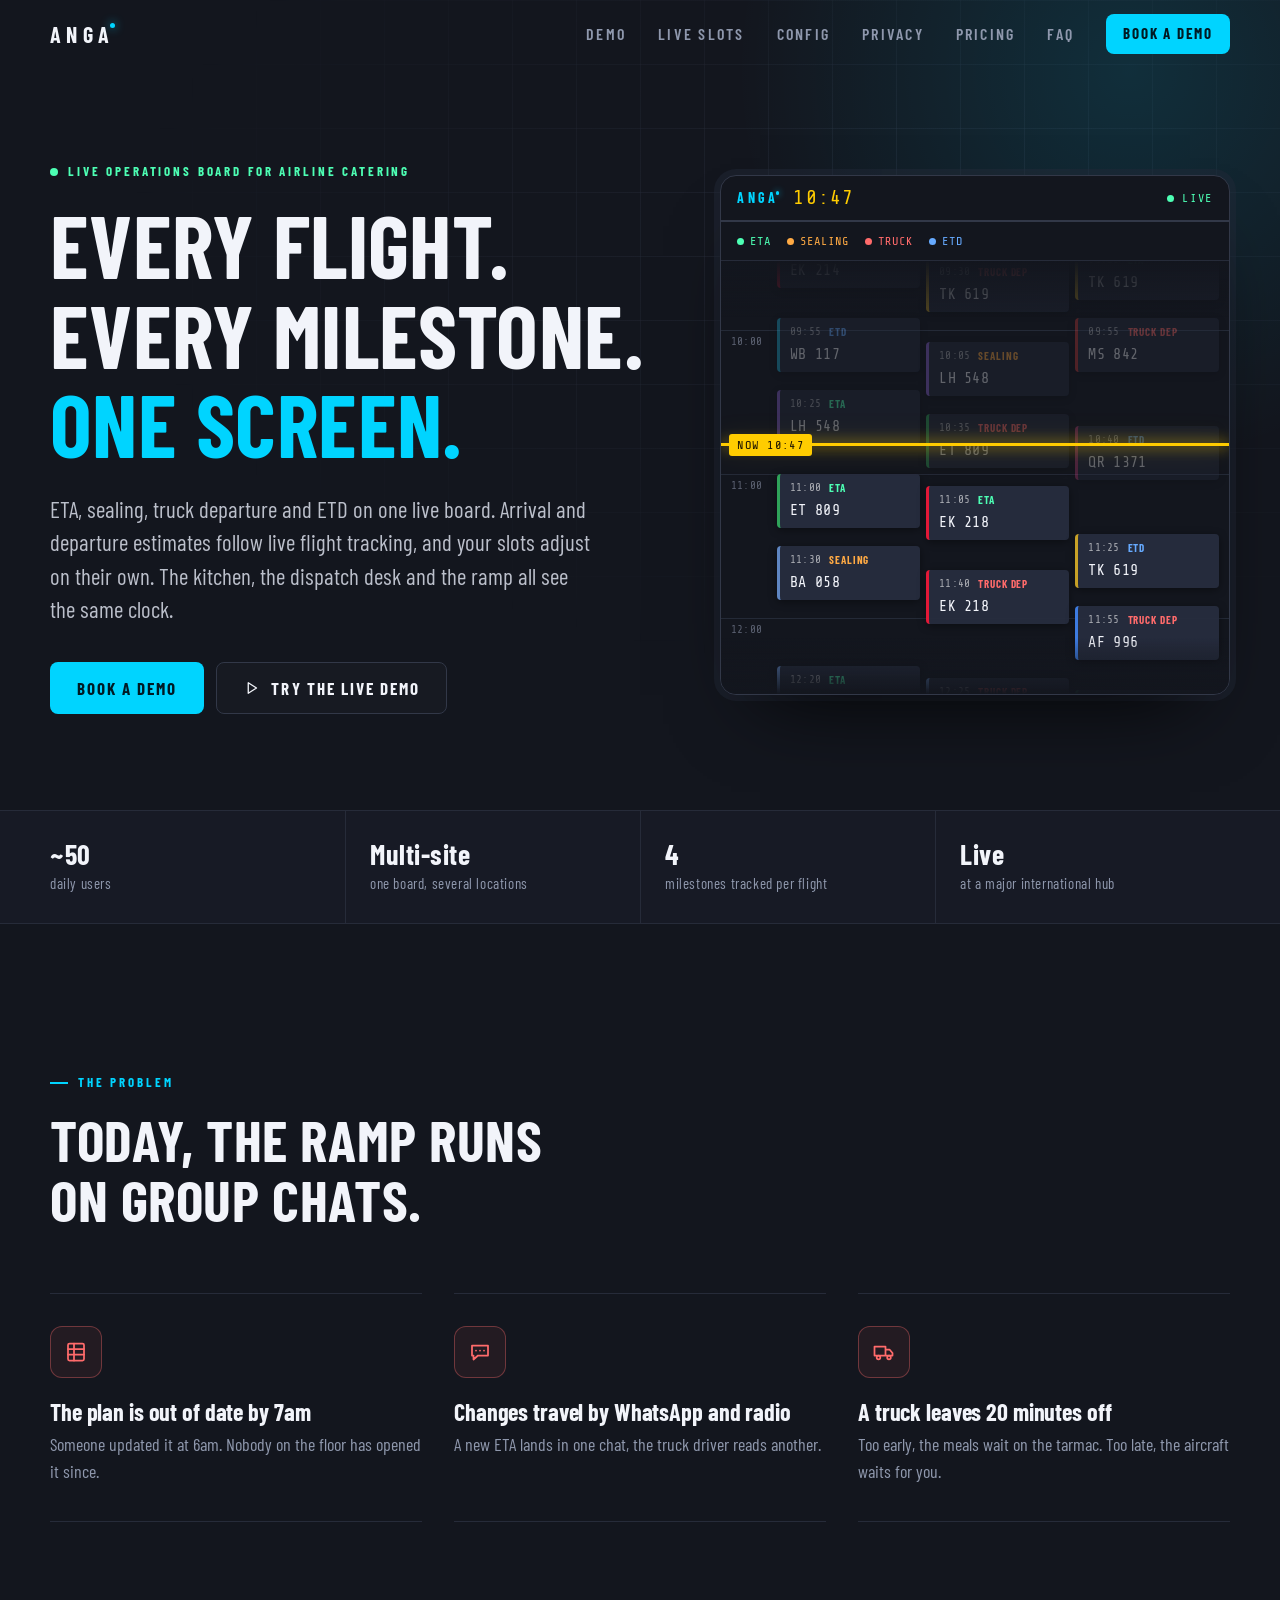
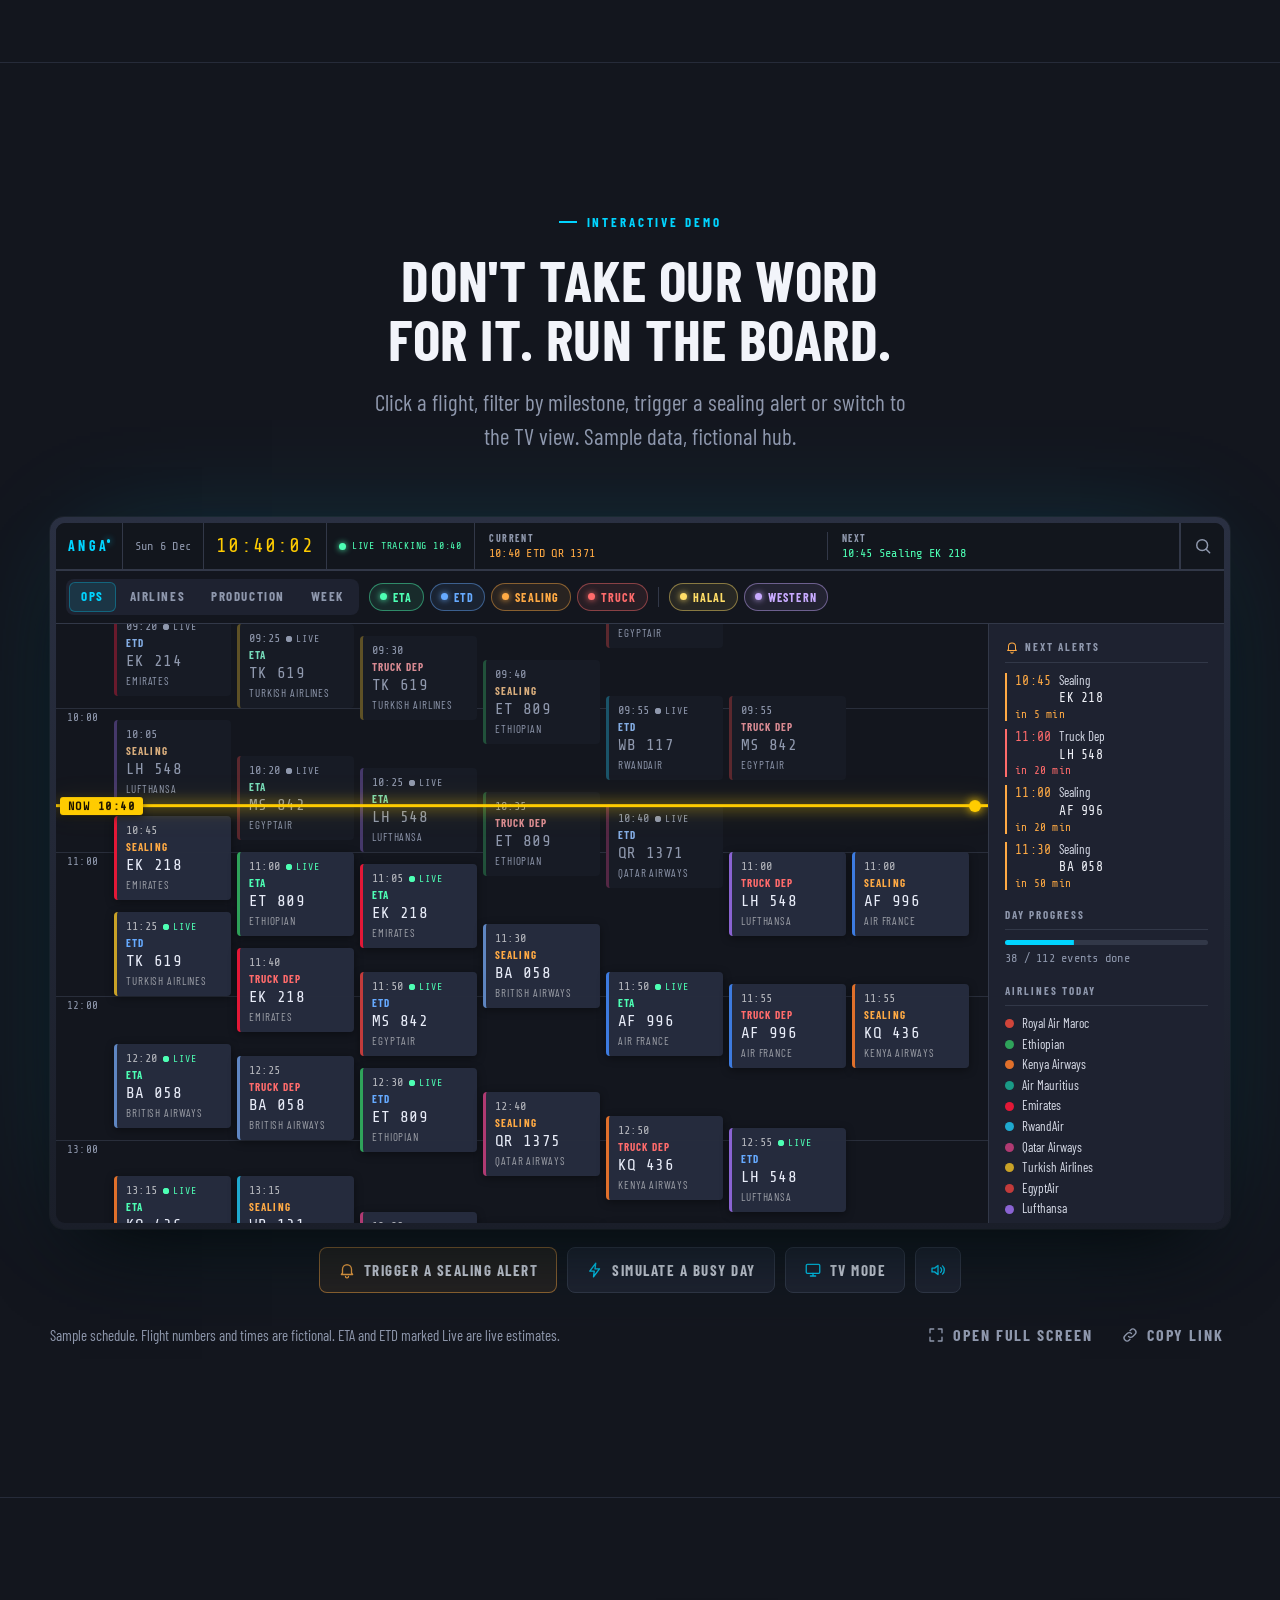
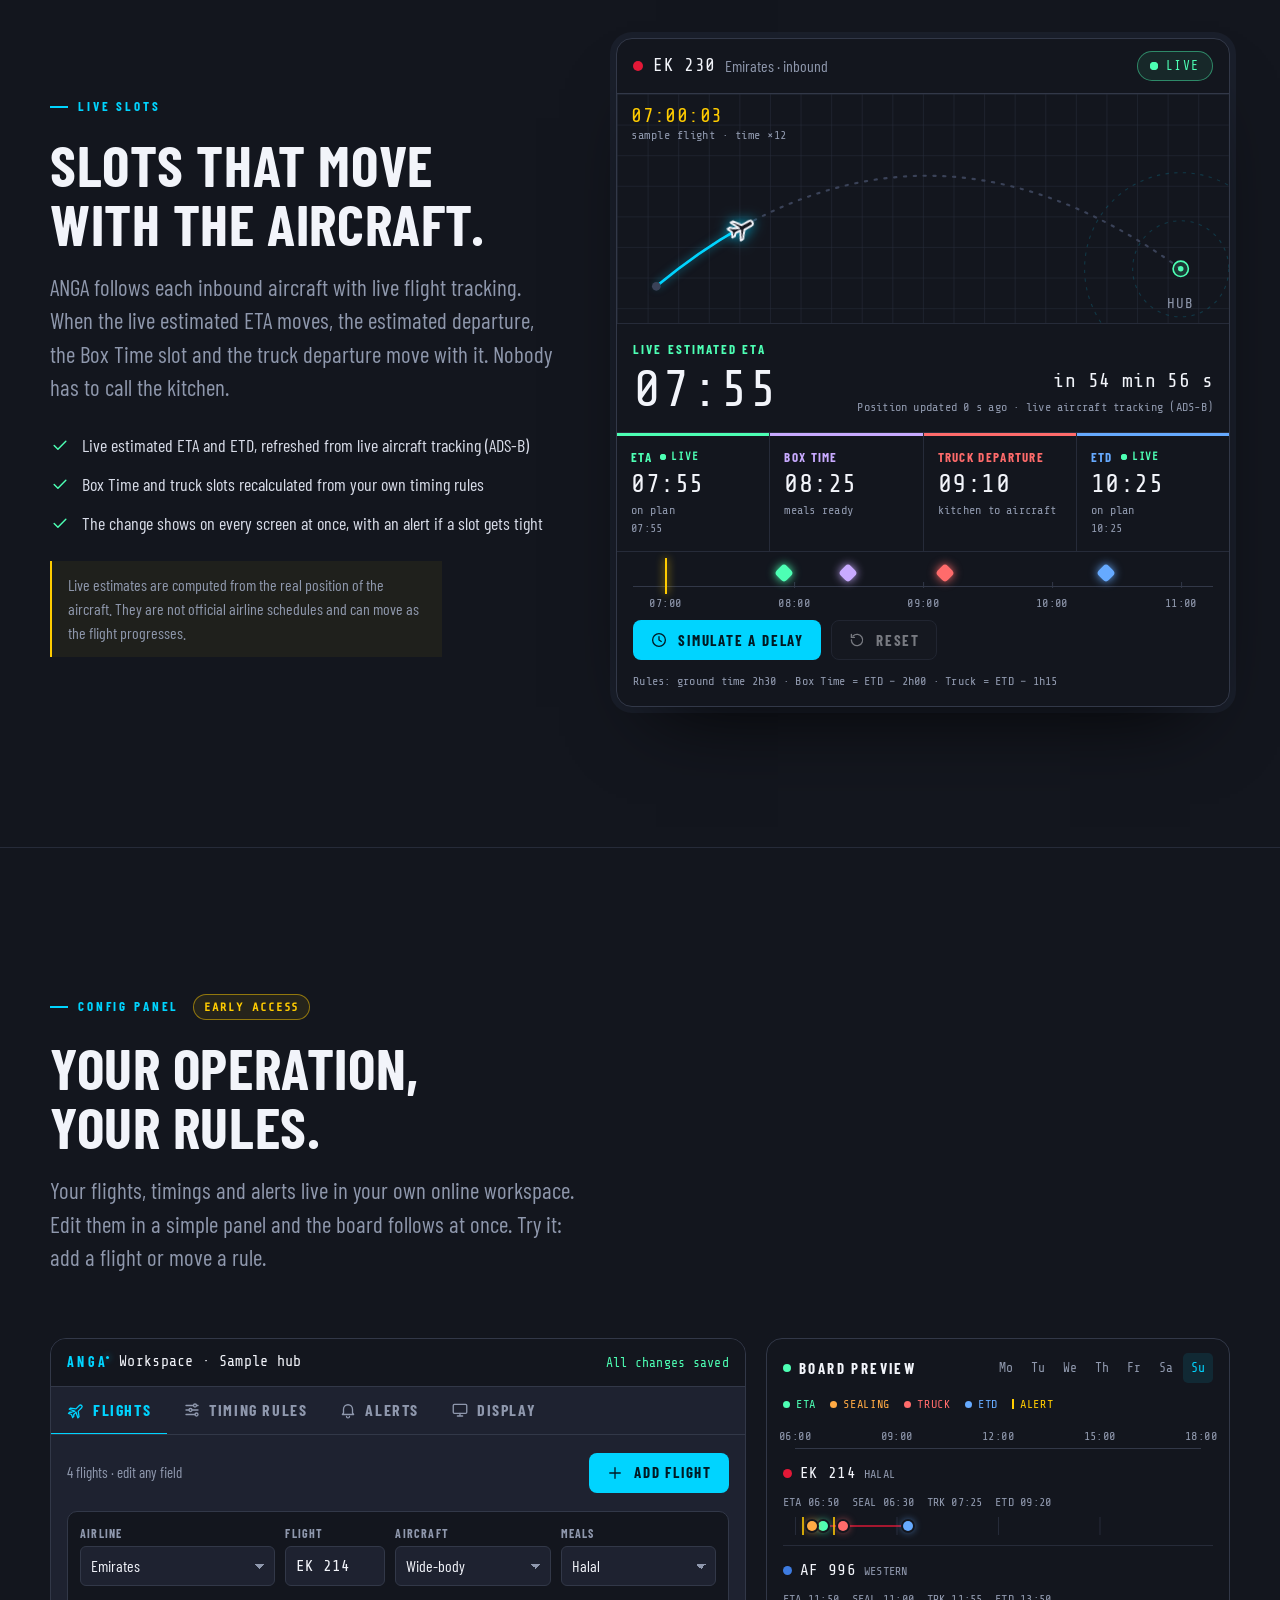
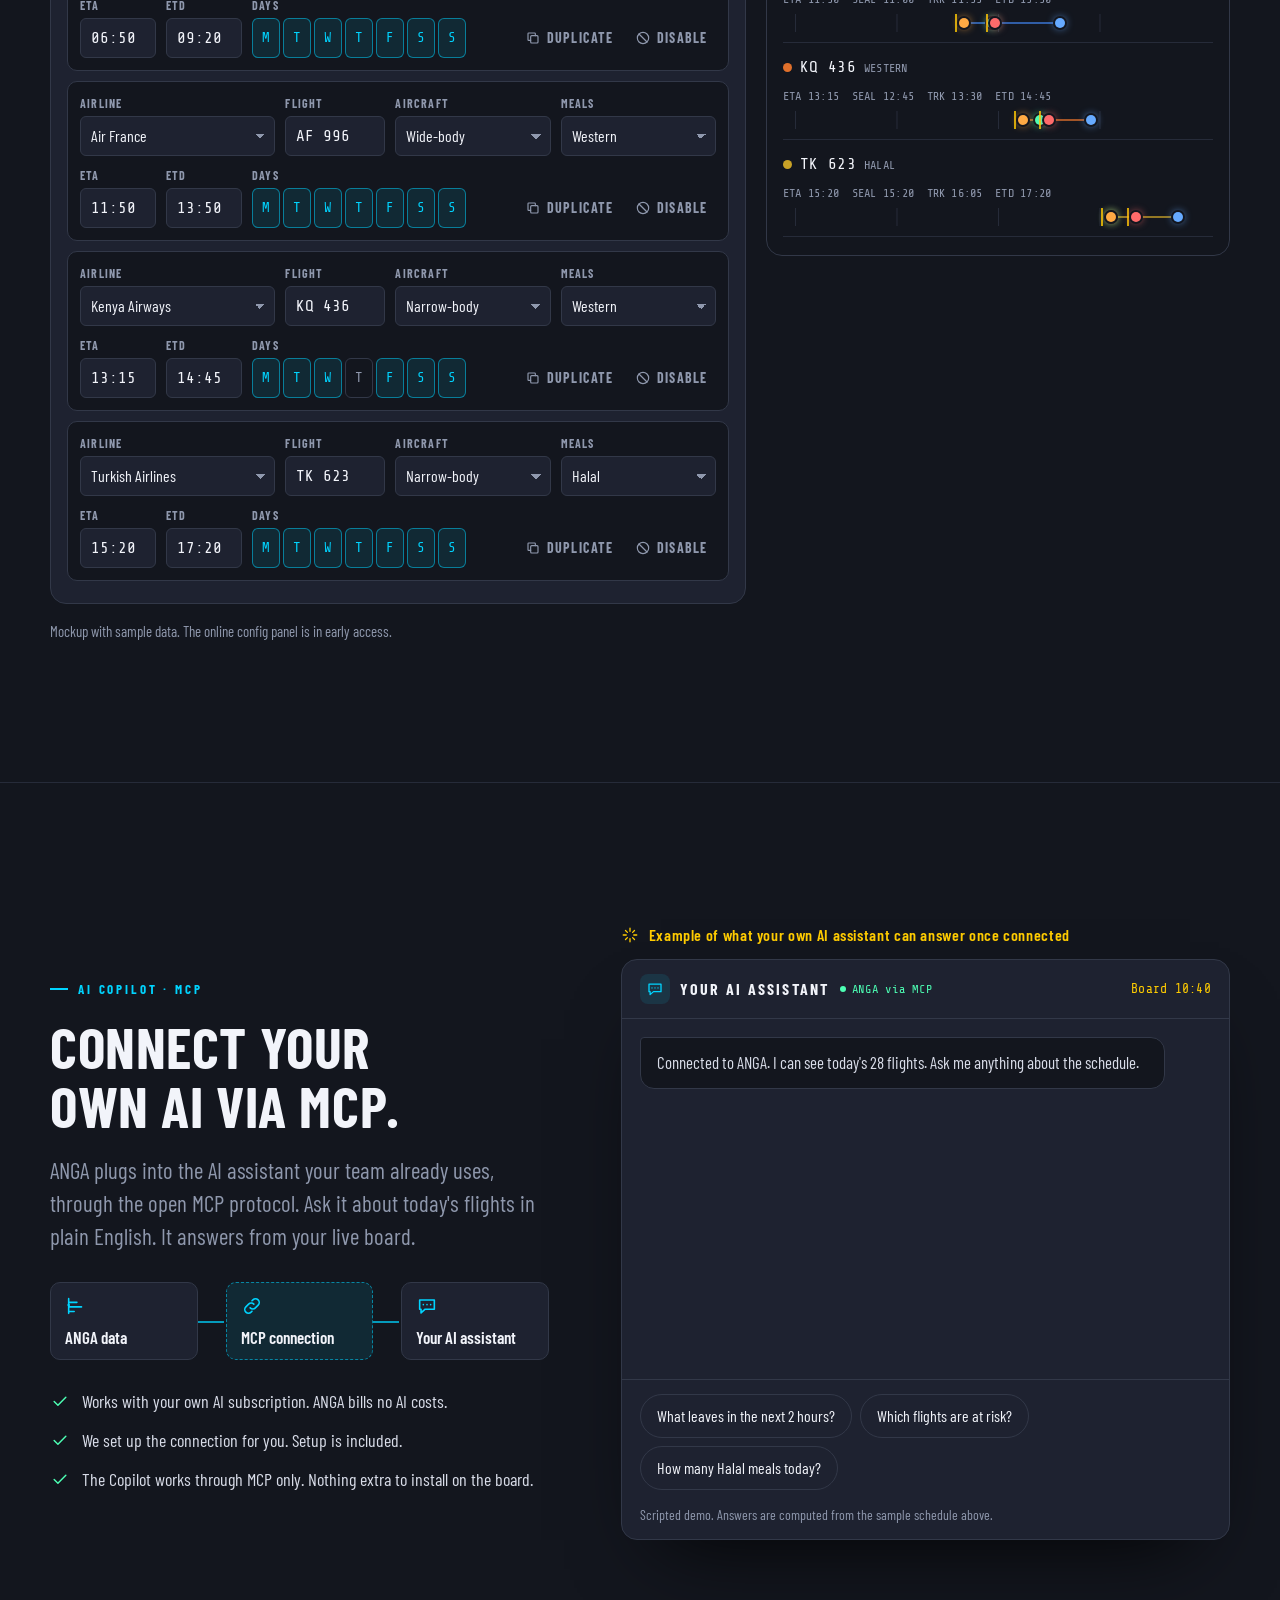
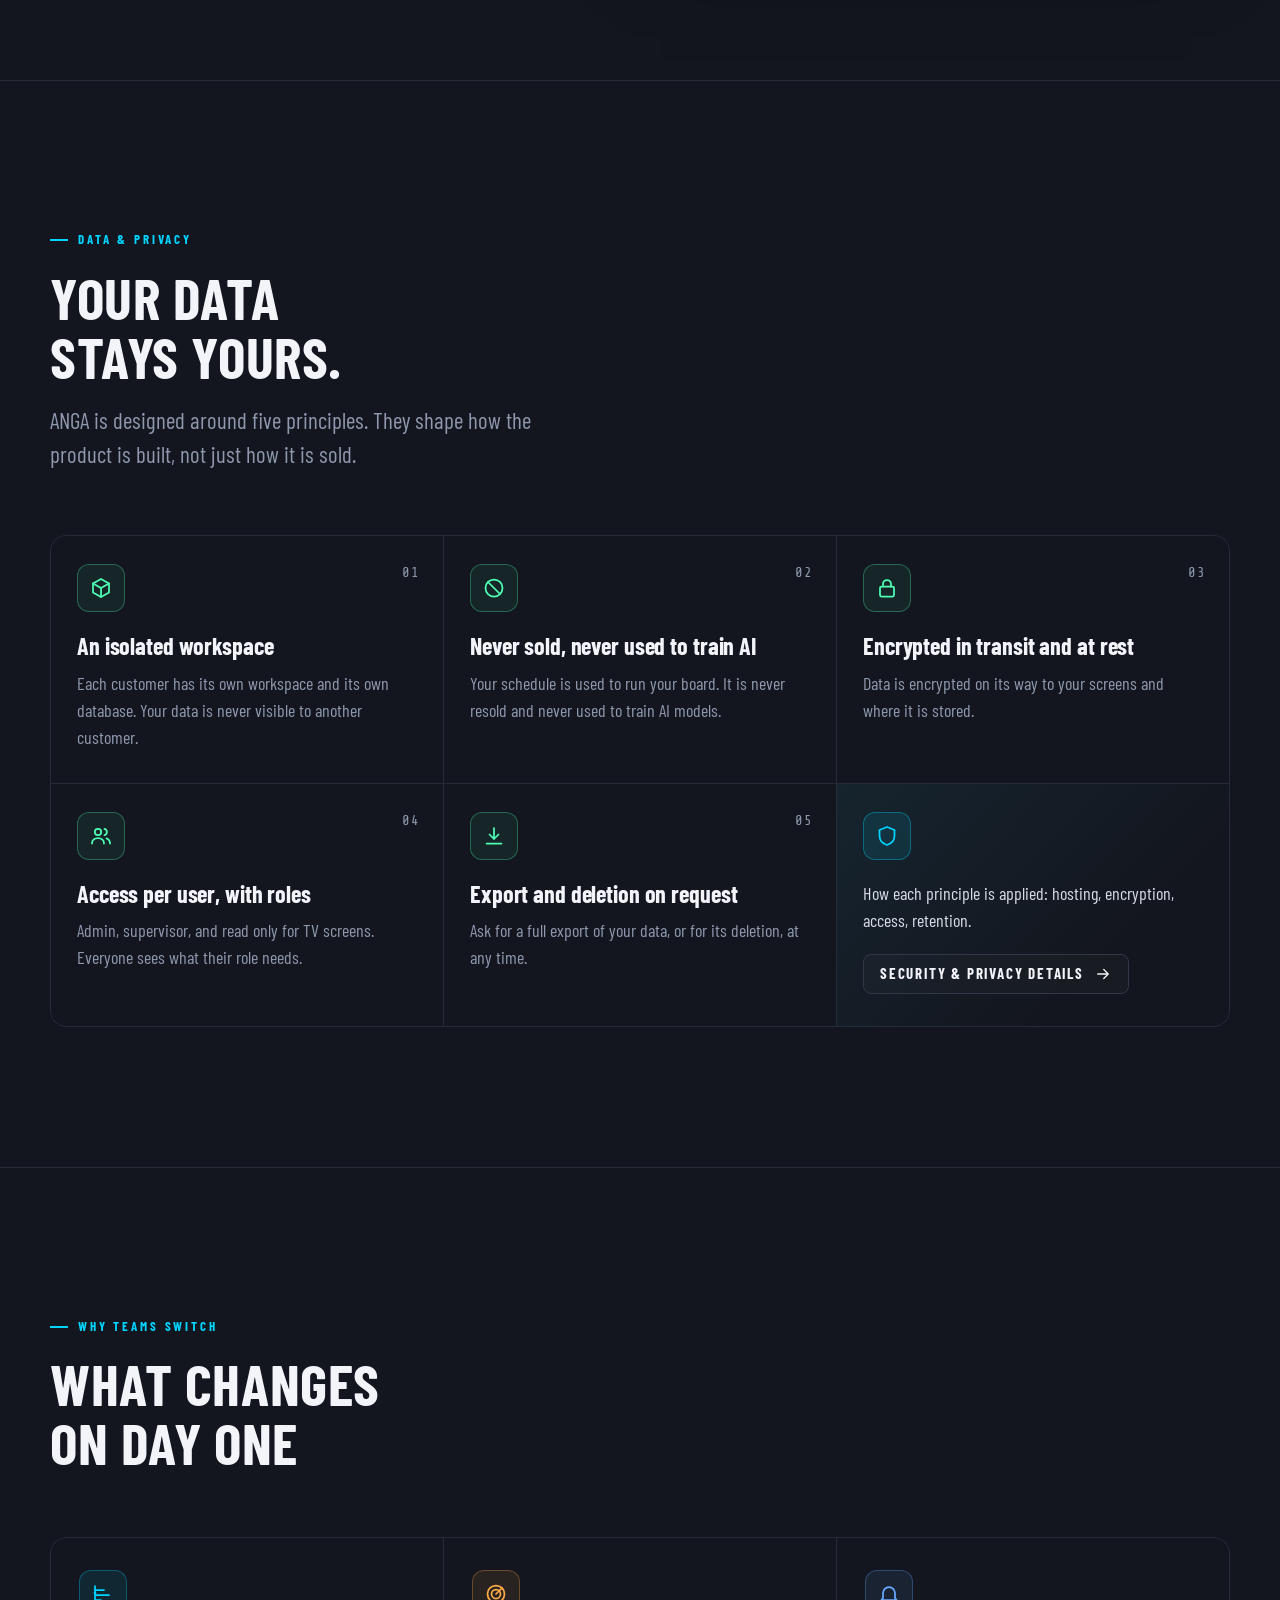
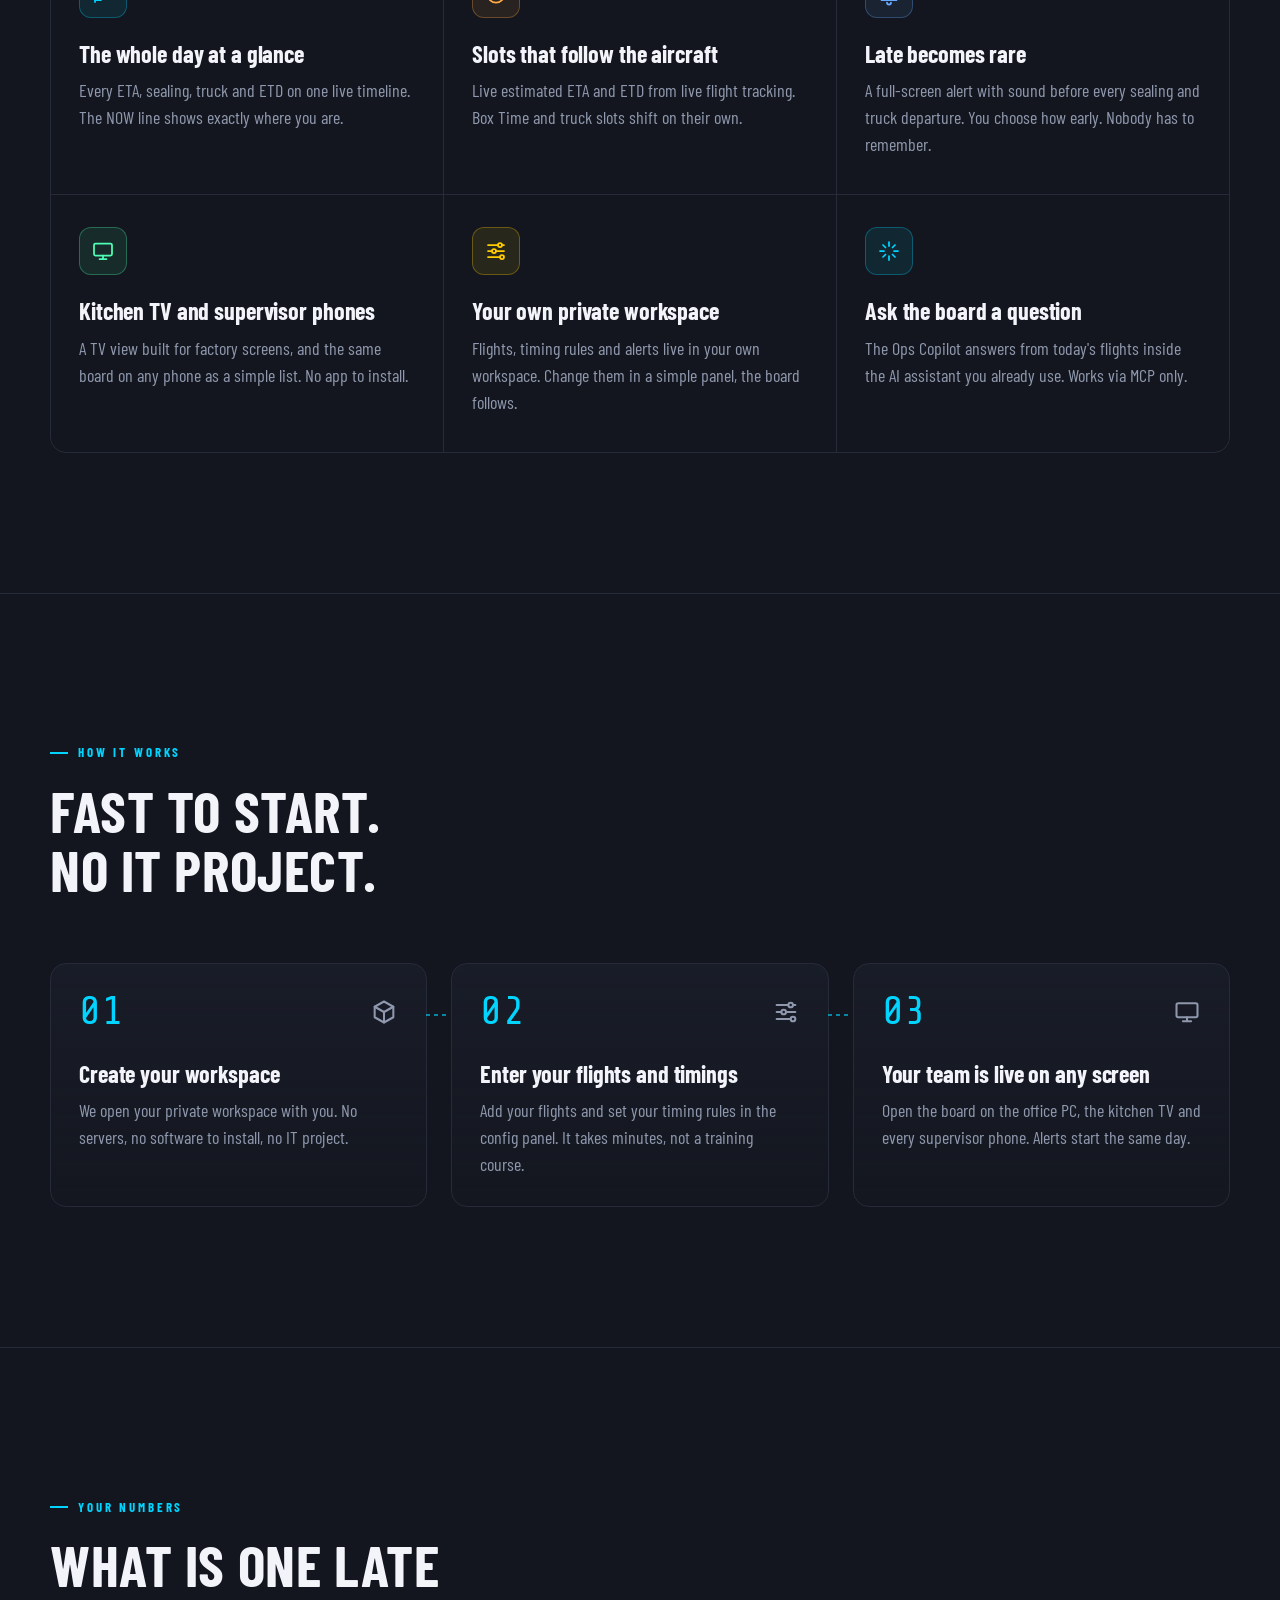
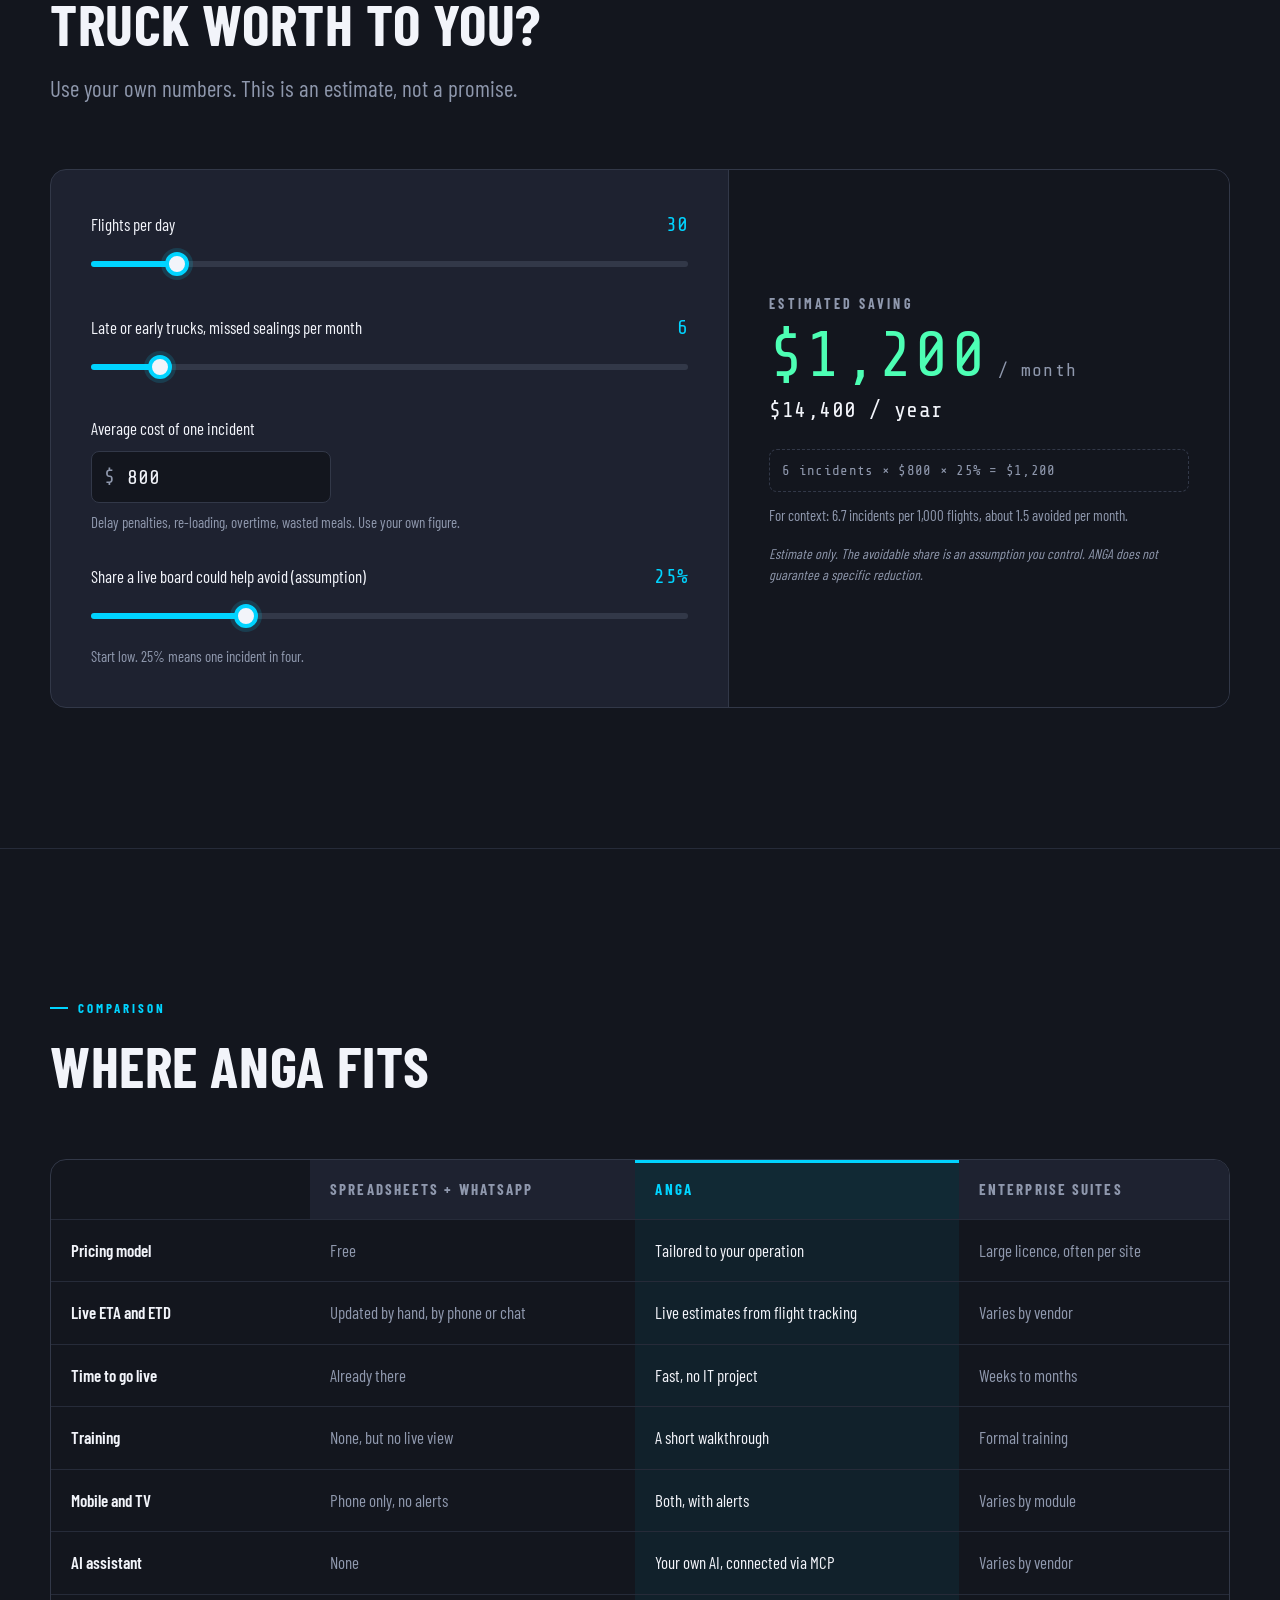
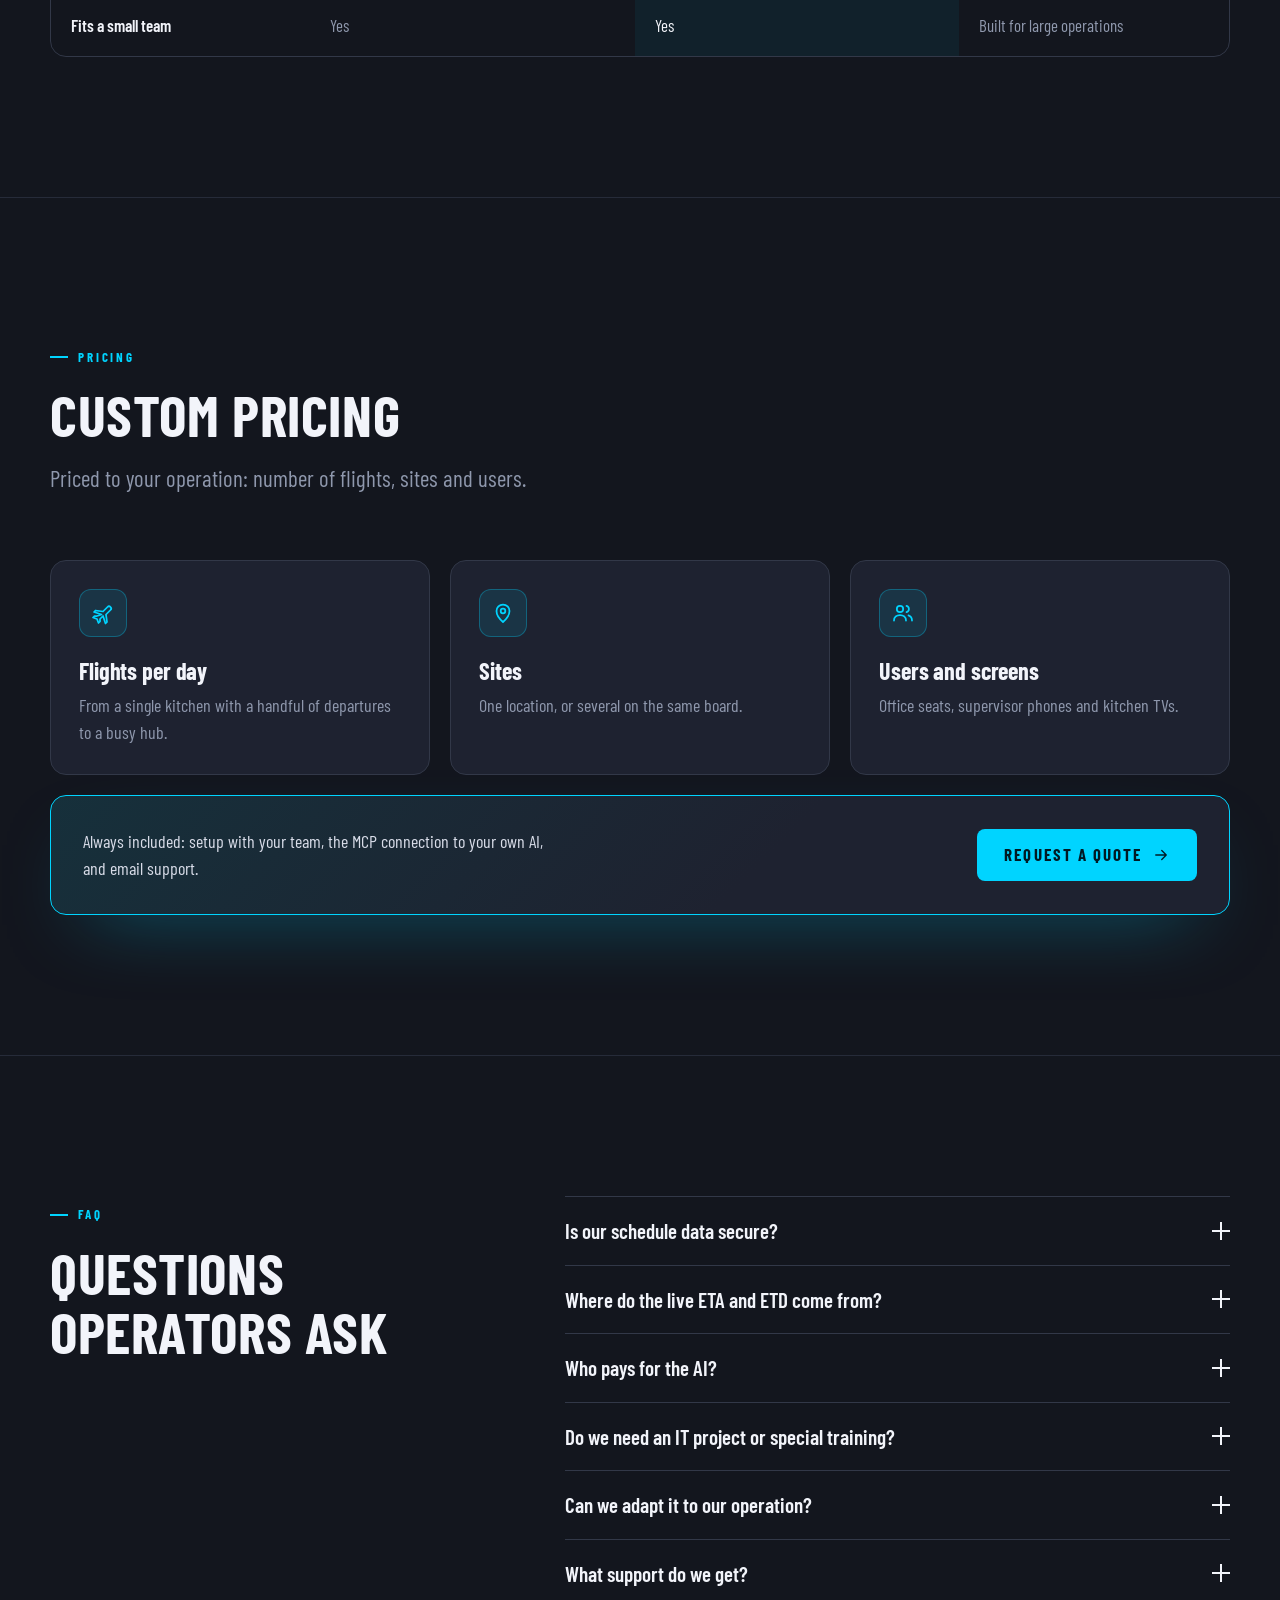
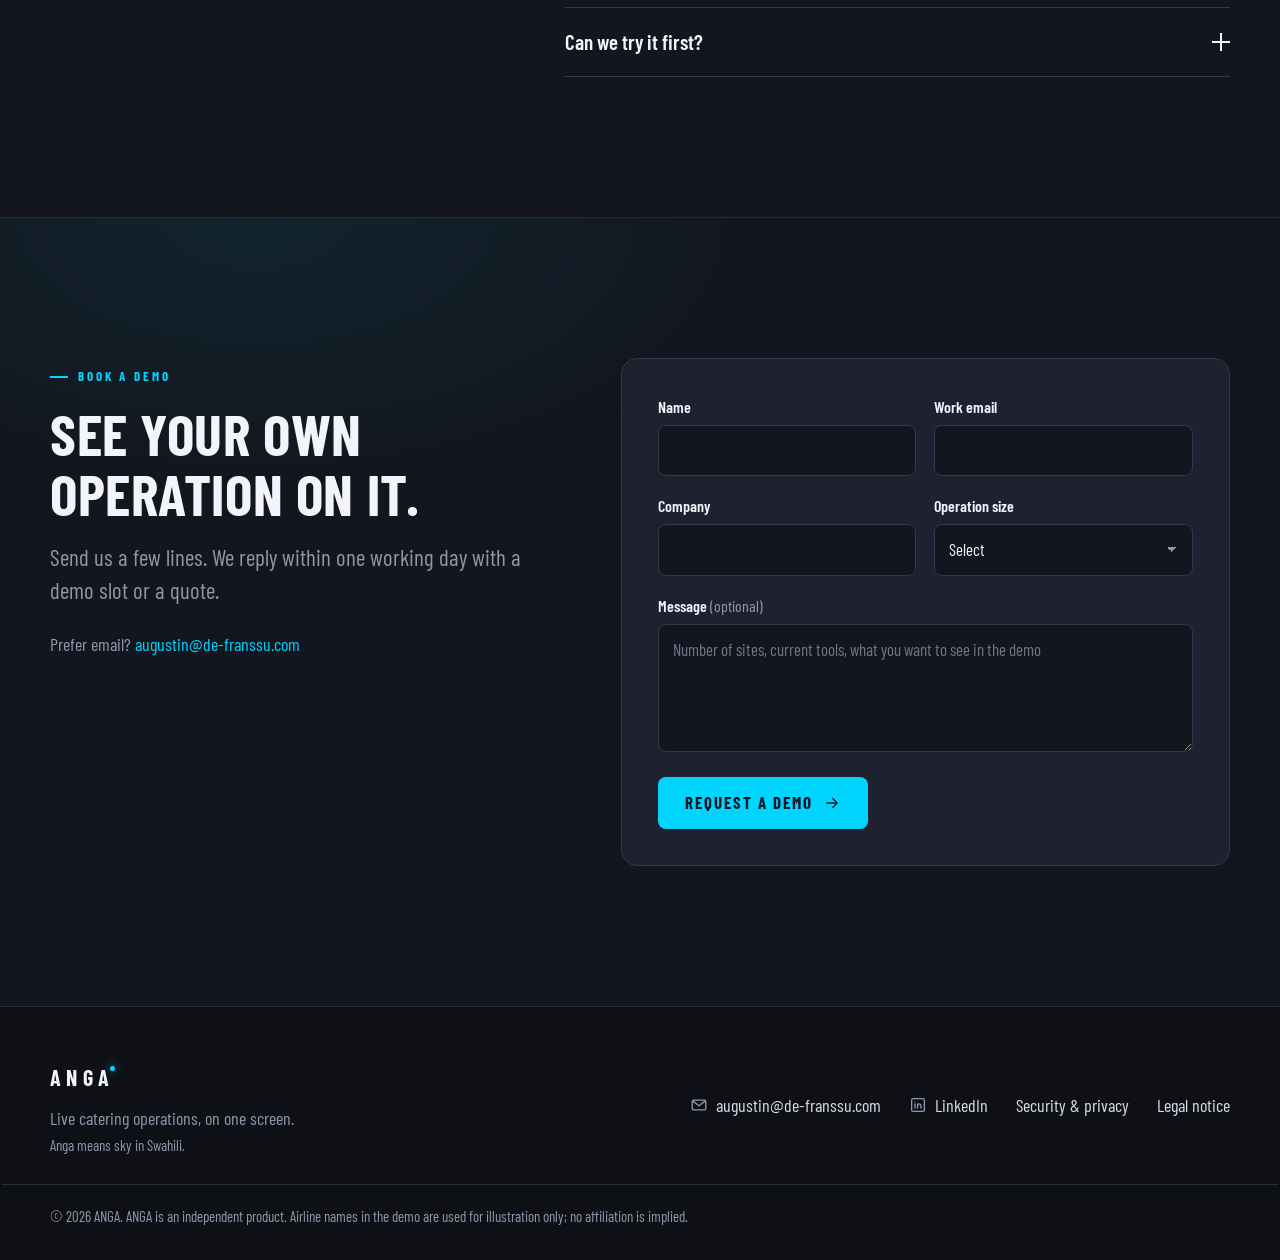
==== commit 1cefc3bc: "Rename the product to ANGA - PRODUCT_NAME, TAGLINE, CONTACT_EMAIL and SITE_URL constants at the top " ====
--- a/docs/index.html
+++ b/docs/index.html
@@ -3,7 +3,7 @@
 <head>
 <meta charset="utf-8">
 <meta name="viewport" content="width=device-width, initial-scale=1">
-<title>OpsRamp | Live operations board for airline catering</title>
+<title>ANGA | Live catering operations, on one screen</title>
 <meta name="description" content="A real-time board for airline catering: live estimated ETA and ETD from flight tracking, sealing and truck slots that adjust on their own, in your own private workspace.">
 <link rel="canonical" href="https://gus02322.github.io/Dashboard-Airlines-solution/">
 <meta name="theme-color" content="#13161e">
@@ -14,20 +14,20 @@
 <link rel="preload" href="assets/fonts/share-tech-mono-400.woff2" as="font" type="font/woff2" crossorigin>
 <link rel="stylesheet" href="assets/site.css">
 <meta property="og:type" content="website">
-<meta property="og:site_name" content="OpsRamp">
-<meta property="og:title" content="OpsRamp | Live operations board for airline catering">
+<meta property="og:site_name" content="ANGA">
+<meta property="og:title" content="ANGA | Live catering operations, on one screen">
 <meta property="og:description" content="A real-time board for airline catering: live estimated ETA and ETD from flight tracking, sealing and truck slots that adjust on their own, in your own private workspace.">
 <meta property="og:url" content="https://gus02322.github.io/Dashboard-Airlines-solution/">
 <meta property="og:image" content="https://gus02322.github.io/Dashboard-Airlines-solution/assets/og-image.png">
 <meta property="og:image:width" content="1200">
 <meta property="og:image:height" content="630">
-<meta property="og:image:alt" content="OpsRamp live operations board with the NOW line and colour-coded flight milestones">
+<meta property="og:image:alt" content="ANGA live operations board with the NOW line and colour-coded flight milestones">
 <meta name="twitter:card" content="summary_large_image">
-<meta name="twitter:title" content="OpsRamp | Live operations board for airline catering">
+<meta name="twitter:title" content="ANGA | Live catering operations, on one screen">
 <meta name="twitter:description" content="A real-time board for airline catering: live estimated ETA and ETD from flight tracking, sealing and truck slots that adjust on their own, in your own private workspace.">
 <meta name="twitter:image" content="https://gus02322.github.io/Dashboard-Airlines-solution/assets/og-image.png">
-<script type="application/ld+json">{"@context":"https://schema.org","@type":"SoftwareApplication","name":"OpsRamp","applicationCategory":"BusinessApplication","applicationSubCategory":"Airline catering operations","operatingSystem":"Web browser","description":"A real-time board for airline catering: live estimated ETA and ETD from flight tracking, sealing and truck slots that adjust on their own, in your own private workspace.","url":"https://gus02322.github.io/Dashboard-Airlines-solution/","image":"https://gus02322.github.io/Dashboard-Airlines-solution/assets/og-image.png"}</script>
-<script id="site-config" type="application/json">{"email":"augustin@de-franssu.com","formProvider":"mailto","formspreeEndpoint":"https://formspree.io/f/YOUR_FORM_ID","cta":{"success":"Thank you. Your request is in. We will reply within one working day.","error":"Sending failed. Your email app will open with the message ready to send."},"roi":{"eyebrow":"Your numbers","title":"What is one late truck worth to you?","text":"Use your own numbers. This is an estimate, not a promise.","defaults":{"flightsPerDay":30,"incidentsPerMonth":6,"costPerIncident":800,"avoidablePct":25},"currency":"$","disclaimer":"Estimate only. The avoidable share is an assumption you control. OpsRamp does not guarantee a specific reduction."},"copilot":{"questions":["What leaves in the next 2 hours?","Which flights are at risk?","How many Halal meals today?"]}}</script>
+<script type="application/ld+json">{"@context":"https://schema.org","@type":"SoftwareApplication","name":"ANGA","applicationCategory":"BusinessApplication","applicationSubCategory":"Airline catering operations","operatingSystem":"Web browser","description":"A real-time board for airline catering: live estimated ETA and ETD from flight tracking, sealing and truck slots that adjust on their own, in your own private workspace.","url":"https://gus02322.github.io/Dashboard-Airlines-solution/","image":"https://gus02322.github.io/Dashboard-Airlines-solution/assets/og-image.png"}</script>
+<script id="site-config" type="application/json">{"name":"ANGA","email":"augustin@de-franssu.com","formProvider":"mailto","formspreeEndpoint":"https://formspree.io/f/YOUR_FORM_ID","cta":{"success":"Thank you. Your request is in. We will reply within one working day.","error":"Sending failed. Your email app will open with the message ready to send."},"roi":{"eyebrow":"Your numbers","title":"What is one late truck worth to you?","text":"Use your own numbers. This is an estimate, not a promise.","defaults":{"flightsPerDay":30,"incidentsPerMonth":6,"costPerIncident":800,"avoidablePct":25},"currency":"$","disclaimer":"Estimate only. The avoidable share is an assumption you control. ANGA does not guarantee a specific reduction."},"copilot":{"questions":["What leaves in the next 2 hours?","Which flights are at risk?","How many Halal meals today?"]}}</script>
 <script type="module" src="assets/js/main.js"></script>
 </head>
 <body class="">
@@ -35,8 +35,8 @@
 
 <header class="nav">
   <div class="container nav-inner">
-    <a class="nav-logo" href="#top" aria-label="OpsRamp home">
-      <span class="logo-mark" aria-hidden="true"></span><span>OPSRAMP</span>
+    <a class="nav-logo" href="#top" aria-label="ANGA home">
+      <span class="wm">ANGA<span class="wm-dot" aria-hidden="true"></span></span>
     </a>
     <nav class="nav-menu" id="nav-menu" aria-label="Main">
       <ul>
@@ -66,7 +66,7 @@
     <div class="hero-visual" aria-hidden="true">
       <div class="hv-card">
         <div class="hv-top">
-          <span class="hv-logo"><span class="logo-mark"></span>OPSRAMP</span>
+          <span class="hv-logo"><span class="wm">ANGA<span class="wm-dot" aria-hidden="true"></span></span></span>
           <span class="hv-clock mono">10:40</span>
           <span class="hv-live mono"><span class="live-dot"></span>LIVE</span>
         </div>
@@ -137,7 +137,7 @@
     <div class="lslots-copy reveal">
       <p class="eyebrow">Live slots</p>
       <h2 class="h2" id="ls-title">Slots that move with the aircraft.</h2>
-      <p class="lead">OpsRamp follows each inbound aircraft with live flight tracking. When the live estimated ETA moves, the estimated departure, the Box Time slot and the truck departure move with it. Nobody has to call the kitchen.</p>
+      <p class="lead">ANGA follows each inbound aircraft with live flight tracking. When the live estimated ETA moves, the estimated departure, the Box Time slot and the truck departure move with it. Nobody has to call the kitchen.</p>
       <ul class="ticks">
         <li><svg class="ico" viewBox="0 0 24 24" width="24" height="24" fill="none" stroke="currentColor" stroke-width="1.75" stroke-linecap="round" stroke-linejoin="round" aria-hidden="true" focusable="false"><path d="m5 12.5 4.5 4.5L19 7.5"/></svg><span>Live estimated ETA and ETD, refreshed from live aircraft tracking (ADS-B)</span></li><li><svg class="ico" viewBox="0 0 24 24" width="24" height="24" fill="none" stroke="currentColor" stroke-width="1.75" stroke-linecap="round" stroke-linejoin="round" aria-hidden="true" focusable="false"><path d="m5 12.5 4.5 4.5L19 7.5"/></svg><span>Box Time and truck slots recalculated from your own timing rules</span></li><li><svg class="ico" viewBox="0 0 24 24" width="24" height="24" fill="none" stroke="currentColor" stroke-width="1.75" stroke-linecap="round" stroke-linejoin="round" aria-hidden="true" focusable="false"><path d="m5 12.5 4.5 4.5L19 7.5"/></svg><span>The change shows on every screen at once, with an alert if a slot gets tight</span></li>
       </ul>
@@ -225,7 +225,7 @@
     <div class="cp reveal" data-config-panel>
       <div class="cp-panel">
         <div class="cp-top">
-          <span class="cp-ws mono"><span class="logo-mark" aria-hidden="true"></span>Workspace · Sample hub</span>
+          <span class="cp-ws mono"><span class="wm">ANGA<span class="wm-dot" aria-hidden="true"></span></span><span>Workspace · Sample hub</span></span>
           <span class="cp-saved mono" data-saved aria-live="polite">All changes saved</span>
         </div>
         <div class="cp-tabs" role="tablist" aria-label="Settings">
@@ -254,12 +254,12 @@
     <div class="copilot-copy reveal">
       <p class="eyebrow">AI Copilot · MCP</p>
       <h2 class="h2" id="copilot-title">Connect your own AI via MCP.</h2>
-      <p class="lead">OpsRamp plugs into the AI assistant your team already uses, through the open MCP protocol. Ask it about today&#39;s flights in plain English. It answers from your live board.</p>
+      <p class="lead">ANGA plugs into the AI assistant your team already uses, through the open MCP protocol. Ask it about today&#39;s flights in plain English. It answers from your live board.</p>
       <ol class="mcp-flow" aria-label="How the connection works">
-        <li class="mcp-step"><span class="mcp-ic"><svg class="ico" viewBox="0 0 24 24" width="24" height="24" fill="none" stroke="currentColor" stroke-width="1.75" stroke-linecap="round" stroke-linejoin="round" aria-hidden="true" focusable="false"><path d="M4 4v16M4 8h9M4 13h14M4 18h6"/><circle cx="4" cy="11" r="0.5"/></svg></span><span>OpsRamp data</span></li><li class="mcp-step is-mid"><span class="mcp-ic"><svg class="ico" viewBox="0 0 24 24" width="24" height="24" fill="none" stroke="currentColor" stroke-width="1.75" stroke-linecap="round" stroke-linejoin="round" aria-hidden="true" focusable="false"><path d="M10 14a4 4 0 0 0 5.7 0l3-3a4 4 0 0 0-5.7-5.7l-1 1"/><path d="M14 10a4 4 0 0 0-5.7 0l-3 3a4 4 0 0 0 5.7 5.7l1-1"/></svg></span><span>MCP connection</span></li><li class="mcp-step"><span class="mcp-ic"><svg class="ico" viewBox="0 0 24 24" width="24" height="24" fill="none" stroke="currentColor" stroke-width="1.75" stroke-linecap="round" stroke-linejoin="round" aria-hidden="true" focusable="false"><path d="M4 5.5h16v10H10l-4.5 4v-4H4z"/><path d="M8 10.5h.01M12 10.5h.01M16 10.5h.01"/></svg></span><span>Your AI assistant</span></li>
+        <li class="mcp-step"><span class="mcp-ic"><svg class="ico" viewBox="0 0 24 24" width="24" height="24" fill="none" stroke="currentColor" stroke-width="1.75" stroke-linecap="round" stroke-linejoin="round" aria-hidden="true" focusable="false"><path d="M4 4v16M4 8h9M4 13h14M4 18h6"/><circle cx="4" cy="11" r="0.5"/></svg></span><span>ANGA data</span></li><li class="mcp-step is-mid"><span class="mcp-ic"><svg class="ico" viewBox="0 0 24 24" width="24" height="24" fill="none" stroke="currentColor" stroke-width="1.75" stroke-linecap="round" stroke-linejoin="round" aria-hidden="true" focusable="false"><path d="M10 14a4 4 0 0 0 5.7 0l3-3a4 4 0 0 0-5.7-5.7l-1 1"/><path d="M14 10a4 4 0 0 0-5.7 0l-3 3a4 4 0 0 0 5.7 5.7l1-1"/></svg></span><span>MCP connection</span></li><li class="mcp-step"><span class="mcp-ic"><svg class="ico" viewBox="0 0 24 24" width="24" height="24" fill="none" stroke="currentColor" stroke-width="1.75" stroke-linecap="round" stroke-linejoin="round" aria-hidden="true" focusable="false"><path d="M4 5.5h16v10H10l-4.5 4v-4H4z"/><path d="M8 10.5h.01M12 10.5h.01M16 10.5h.01"/></svg></span><span>Your AI assistant</span></li>
       </ol>
       <ul class="ticks">
-        <li><svg class="ico" viewBox="0 0 24 24" width="24" height="24" fill="none" stroke="currentColor" stroke-width="1.75" stroke-linecap="round" stroke-linejoin="round" aria-hidden="true" focusable="false"><path d="m5 12.5 4.5 4.5L19 7.5"/></svg><span>Works with your own AI subscription. OpsRamp bills no AI costs.</span></li><li><svg class="ico" viewBox="0 0 24 24" width="24" height="24" fill="none" stroke="currentColor" stroke-width="1.75" stroke-linecap="round" stroke-linejoin="round" aria-hidden="true" focusable="false"><path d="m5 12.5 4.5 4.5L19 7.5"/></svg><span>We set up the connection for you. Setup is included.</span></li><li><svg class="ico" viewBox="0 0 24 24" width="24" height="24" fill="none" stroke="currentColor" stroke-width="1.75" stroke-linecap="round" stroke-linejoin="round" aria-hidden="true" focusable="false"><path d="m5 12.5 4.5 4.5L19 7.5"/></svg><span>The Copilot works through MCP only. Nothing extra to install on the board.</span></li>
+        <li><svg class="ico" viewBox="0 0 24 24" width="24" height="24" fill="none" stroke="currentColor" stroke-width="1.75" stroke-linecap="round" stroke-linejoin="round" aria-hidden="true" focusable="false"><path d="m5 12.5 4.5 4.5L19 7.5"/></svg><span>Works with your own AI subscription. ANGA bills no AI costs.</span></li><li><svg class="ico" viewBox="0 0 24 24" width="24" height="24" fill="none" stroke="currentColor" stroke-width="1.75" stroke-linecap="round" stroke-linejoin="round" aria-hidden="true" focusable="false"><path d="m5 12.5 4.5 4.5L19 7.5"/></svg><span>We set up the connection for you. Setup is included.</span></li><li><svg class="ico" viewBox="0 0 24 24" width="24" height="24" fill="none" stroke="currentColor" stroke-width="1.75" stroke-linecap="round" stroke-linejoin="round" aria-hidden="true" focusable="false"><path d="m5 12.5 4.5 4.5L19 7.5"/></svg><span>The Copilot works through MCP only. Nothing extra to install on the board.</span></li>
       </ul>
     </div>
     <div class="chat-wrap reveal">
@@ -268,11 +268,11 @@
         <div class="chat-top">
           <span class="chat-ic"><svg class="ico" viewBox="0 0 24 24" width="24" height="24" fill="none" stroke="currentColor" stroke-width="1.75" stroke-linecap="round" stroke-linejoin="round" aria-hidden="true" focusable="false"><path d="M4 5.5h16v10H10l-4.5 4v-4H4z"/><path d="M8 10.5h.01M12 10.5h.01M16 10.5h.01"/></svg></span>
           <span class="chat-name">Your AI assistant</span>
-          <span class="chat-mcp mono"><span class="live-dot" aria-hidden="true"></span>OpsRamp via MCP</span>
+          <span class="chat-mcp mono"><span class="live-dot" aria-hidden="true"></span>ANGA via MCP</span>
           <span class="chat-time mono">Board 10:40</span>
         </div>
         <div class="chat-log" role="log" aria-live="polite" aria-label="Example conversation">
-          <div class="msg msg--bot"><p>Connected to OpsRamp. I can see today's <span data-count></span> flights. Ask me anything about the schedule.</p></div>
+          <div class="msg msg--bot"><p>Connected to ANGA. I can see today's <span data-count></span> flights. Ask me anything about the schedule.</p></div>
         </div>
         <div class="chat-suggest" role="group" aria-label="Suggested questions">
           <button type="button" class="chip-q" data-q="0">What leaves in the next 2 hours?</button><button type="button" class="chip-q" data-q="1">Which flights are at risk?</button><button type="button" class="chip-q" data-q="2">How many Halal meals today?</button>
@@ -288,7 +288,7 @@
     <div class="section-head reveal">
       <p class="eyebrow">Data &amp; privacy</p>
       <h2 class="h2" id="privacy-title">Your data stays yours.</h2>
-      <p class="lead">OpsRamp is designed around five principles. They shape how the product is built, not just how it is sold.</p>
+      <p class="lead">ANGA is designed around five principles. They shape how the product is built, not just how it is sold.</p>
     </div>
     <ul class="principles">
       <li class="principle reveal" style="--d:0ms">
@@ -427,7 +427,7 @@
         <p class="roi-year mono"><span data-res="year"></span> / year</p>
         <p class="roi-formula mono" data-res="formula"></p>
         <p class="roi-rate" data-res="rate"></p>
-        <p class="roi-disclaimer">Estimate only. The avoidable share is an assumption you control. OpsRamp does not guarantee a specific reduction.</p>
+        <p class="roi-disclaimer">Estimate only. The avoidable share is an assumption you control. ANGA does not guarantee a specific reduction.</p>
       </div>
     </div>
   </div>
@@ -437,15 +437,15 @@
   <div class="container">
     <div class="section-head reveal">
       <p class="eyebrow">Comparison</p>
-      <h2 class="h2" id="compare-title">Where OpsRamp fits</h2>
+      <h2 class="h2" id="compare-title">Where ANGA fits</h2>
       
     </div>
     <div class="table-wrap reveal">
       <table class="cmp">
-        <caption class="sr-only">Where OpsRamp fits</caption>
-        <thead><tr><td></td><th scope="col">Spreadsheets + WhatsApp</th><th scope="col" class="is-hi">OpsRamp</th><th scope="col">Enterprise suites</th></tr></thead>
+        <caption class="sr-only">Where ANGA fits</caption>
+        <thead><tr><td></td><th scope="col">Spreadsheets + WhatsApp</th><th scope="col" class="is-hi">ANGA</th><th scope="col">Enterprise suites</th></tr></thead>
         <tbody>
-          <tr><th scope="row">Pricing model</th><td data-label="Spreadsheets + WhatsApp">Free</td><td data-label="OpsRamp" class="is-hi">Tailored to your operation</td><td data-label="Enterprise suites">Large licence, often per site</td></tr><tr><th scope="row">Live ETA and ETD</th><td data-label="Spreadsheets + WhatsApp">Updated by hand, by phone or chat</td><td data-label="OpsRamp" class="is-hi">Live estimates from flight tracking</td><td data-label="Enterprise suites">Varies by vendor</td></tr><tr><th scope="row">Time to go live</th><td data-label="Spreadsheets + WhatsApp">Already there</td><td data-label="OpsRamp" class="is-hi">Fast, no IT project</td><td data-label="Enterprise suites">Weeks to months</td></tr><tr><th scope="row">Training</th><td data-label="Spreadsheets + WhatsApp">None, but no live view</td><td data-label="OpsRamp" class="is-hi">A short walkthrough</td><td data-label="Enterprise suites">Formal training</td></tr><tr><th scope="row">Mobile and TV</th><td data-label="Spreadsheets + WhatsApp">Phone only, no alerts</td><td data-label="OpsRamp" class="is-hi">Both, with alerts</td><td data-label="Enterprise suites">Varies by module</td></tr><tr><th scope="row">AI assistant</th><td data-label="Spreadsheets + WhatsApp">None</td><td data-label="OpsRamp" class="is-hi">Your own AI, connected via MCP</td><td data-label="Enterprise suites">Varies by vendor</td></tr><tr><th scope="row">Fits a small team</th><td data-label="Spreadsheets + WhatsApp">Yes</td><td data-label="OpsRamp" class="is-hi">Yes</td><td data-label="Enterprise suites">Built for large operations</td></tr>
+          <tr><th scope="row">Pricing model</th><td data-label="Spreadsheets + WhatsApp">Free</td><td data-label="ANGA" class="is-hi">Tailored to your operation</td><td data-label="Enterprise suites">Large licence, often per site</td></tr><tr><th scope="row">Live ETA and ETD</th><td data-label="Spreadsheets + WhatsApp">Updated by hand, by phone or chat</td><td data-label="ANGA" class="is-hi">Live estimates from flight tracking</td><td data-label="Enterprise suites">Varies by vendor</td></tr><tr><th scope="row">Time to go live</th><td data-label="Spreadsheets + WhatsApp">Already there</td><td data-label="ANGA" class="is-hi">Fast, no IT project</td><td data-label="Enterprise suites">Weeks to months</td></tr><tr><th scope="row">Training</th><td data-label="Spreadsheets + WhatsApp">None, but no live view</td><td data-label="ANGA" class="is-hi">A short walkthrough</td><td data-label="Enterprise suites">Formal training</td></tr><tr><th scope="row">Mobile and TV</th><td data-label="Spreadsheets + WhatsApp">Phone only, no alerts</td><td data-label="ANGA" class="is-hi">Both, with alerts</td><td data-label="Enterprise suites">Varies by module</td></tr><tr><th scope="row">AI assistant</th><td data-label="Spreadsheets + WhatsApp">None</td><td data-label="ANGA" class="is-hi">Your own AI, connected via MCP</td><td data-label="Enterprise suites">Varies by vendor</td></tr><tr><th scope="row">Fits a small team</th><td data-label="Spreadsheets + WhatsApp">Yes</td><td data-label="ANGA" class="is-hi">Yes</td><td data-label="Enterprise suites">Built for large operations</td></tr>
         </tbody>
       </table>
     </div>
@@ -494,13 +494,13 @@
         <div class="faq-a"><p>Each customer has an isolated workspace with its own database. Data is encrypted in transit and at rest, access is per user with roles, and no passenger data is needed. The details are on the Security &amp; privacy page.</p></div>
       </details><details class="faq-item">
         <summary><span>Where do the live ETA and ETD come from?</span><span class="faq-plus" aria-hidden="true"></span></summary>
-        <div class="faq-a"><p>From live aircraft tracking (ADS-B). OpsRamp estimates arrival and departure times from the real position of the aircraft. These are live estimates, not official airline schedules, and they can move as the flight progresses.</p></div>
+        <div class="faq-a"><p>From live aircraft tracking (ADS-B). ANGA estimates arrival and departure times from the real position of the aircraft. These are live estimates, not official airline schedules, and they can move as the flight progresses.</p></div>
       </details><details class="faq-item">
         <summary><span>Who pays for the AI?</span><span class="faq-plus" aria-hidden="true"></span></summary>
-        <div class="faq-a"><p>You do, through your own AI subscription. OpsRamp only bills access and setup, never AI usage.</p></div>
+        <div class="faq-a"><p>You do, through your own AI subscription. ANGA only bills access and setup, never AI usage.</p></div>
       </details><details class="faq-item">
         <summary><span>Do we need an IT project or special training?</span><span class="faq-plus" aria-hidden="true"></span></summary>
-        <div class="faq-a"><p>No. OpsRamp runs in a web browser on PCs, phones and TVs. We create your workspace with you, and your flights and timings go in the config panel. A short walkthrough is enough for the team.</p></div>
+        <div class="faq-a"><p>No. ANGA runs in a web browser on PCs, phones and TVs. We create your workspace with you, and your flights and timings go in the config panel. A short walkthrough is enough for the team.</p></div>
       </details><details class="faq-item">
         <summary><span>Can we adapt it to our operation?</span><span class="faq-plus" aria-hidden="true"></span></summary>
         <div class="faq-a"><p>Yes. Airlines, colours, meal types, alert timing and the rules behind sealing and truck slots, per aircraft size, are all set in your workspace.</p></div>
@@ -570,8 +570,9 @@
 <footer class="footer">
   <div class="container footer-inner">
     <div class="footer-brand">
-      <a class="nav-logo" href="./"><span class="logo-mark" aria-hidden="true"></span><span>OPSRAMP</span></a>
-      <p>Live operations board for airline catering.</p>
+      <a class="nav-logo" href="./" aria-label="ANGA home"><span class="wm">ANGA<span class="wm-dot" aria-hidden="true"></span></span></a>
+      <p>Live catering operations, on one screen.</p>
+      <p class="footer-origin">Anga means sky in Swahili.</p>
     </div>
     <ul class="footer-links">
       <li><a href="mailto:augustin@de-franssu.com"><svg class="ico" viewBox="0 0 24 24" width="24" height="24" fill="none" stroke="currentColor" stroke-width="1.75" stroke-linecap="round" stroke-linejoin="round" aria-hidden="true" focusable="false"><rect x="3" y="5.5" width="18" height="13" rx="1.5"/><path d="m3.5 6.5 8.5 6.5 8.5-6.5"/></svg><span>augustin@de-franssu.com</span></a></li>
@@ -581,7 +582,7 @@
     </ul>
   </div>
   <div class="container footer-legal">
-    <p>© 2026 OpsRamp. OpsRamp is an independent product. Airline names in the demo are used for illustration only; no affiliation is implied.</p>
+    <p>© 2026 ANGA. ANGA is an independent product. Airline names in the demo are used for illustration only; no affiliation is implied.</p>
   </div>
 </footer>
 </body>
--- a/docs/assets/site.css
+++ b/docs/assets/site.css
@@ -1 +1 @@
-@font-face{font-family:'Barlow Condensed';font-style:normal;font-weight:400;font-display:swap;src:url('fonts/barlow-condensed-400.woff2') format('woff2')}@font-face{font-family:'Barlow Condensed';font-style:normal;font-weight:500;font-display:swap;src:url('fonts/barlow-condensed-500.woff2') format('woff2')}@font-face{font-family:'Barlow Condensed';font-style:normal;font-weight:600;font-display:swap;src:url('fonts/barlow-condensed-600.woff2') format('woff2')}@font-face{font-family:'Barlow Condensed';font-style:normal;font-weight:700;font-display:swap;src:url('fonts/barlow-condensed-700.woff2') format('woff2')}@font-face{font-family:'Share Tech Mono';font-style:normal;font-weight:400;font-display:swap;src:url('fonts/share-tech-mono-400.woff2') format('woff2')}@font-face{font-family:'Barlow Condensed Fallback';src:local('Arial Narrow'),local('ArialNarrow'),local('Roboto Condensed'),local('Arial');size-adjust:82%;ascent-override:118%;descent-override:28%}@font-face{font-family:'Share Tech Mono Fallback';src:local('Courier New'),local('Menlo'),local('Consolas');size-adjust:92%}:root{--bg:#13161e;--bg-deep:#0e1016;--surface:#1e2230;--surface-2:#252a3a;--border:#323848;--border-soft:#262b39;--text:#d8dce8;--text-strong:#f2f4fa;--text-dim:#8f98ad;--text-muted:#5a6070;--accent:#00d4ff;--accent-ink:#001a24;--accent-soft:rgba(0,212,255,0.1);--now:#ffcc00;--eta:#4dffb4;--seal:#ffaa44;--truck:#ff6b6b;--etd:#66aaff;--halal:#ffdd66;--western:#c8aaff;--font-ui:'Barlow Condensed','Barlow Condensed Fallback','Arial Narrow',sans-serif;--font-mono:'Share Tech Mono','Share Tech Mono Fallback',ui-monospace,monospace;--gutter:16px;--maxw:1180px;--radius:10px;--radius-lg:16px;--nav-h:60px;--ease:cubic-bezier(0.22,0.8,0.24,1);--dur:0.5s}@media (min-width:768px){:root{--gutter:32px;--nav-h:68px}}@media (min-width:1280px){:root{--gutter:48px}}*,*::before,*::after{box-sizing:border-box}*{margin:0;padding:0}html{-webkit-text-size-adjust:100%;scroll-behavior:smooth;scroll-padding-top:calc(var(--nav-h) + 12px)}body{background:var(--bg);color:var(--text);font-family:var(--font-ui);font-size:1.125rem;line-height:1.5;overflow-x:hidden;-webkit-font-smoothing:antialiased;text-rendering:optimizeLegibility}img,svg{display:block;max-width:100%}button,input,select,textarea{font:inherit;color:inherit}button{cursor:pointer;background:none;border:0}a{color:var(--accent);text-decoration:none}a:hover{text-decoration:underline;text-underline-offset:3px}:focus-visible{outline:2px solid var(--accent);outline-offset:3px;border-radius:4px}.mono{font-family:var(--font-mono);letter-spacing:0.02em}.sr-only{position:absolute !important;width:1px;height:1px;padding:0;margin:-1px;overflow:hidden;clip:rect(0 0 0 0);white-space:nowrap;border:0}.skip-link{position:absolute;left:12px;top:-60px;z-index:1000;background:var(--accent);color:var(--accent-ink);padding:10px 16px;border-radius:6px;font-weight:700;transition:top 0.2s}.skip-link:focus{top:12px;text-decoration:none}.container{width:100%;max-width:calc(var(--maxw) + 2 * var(--gutter));margin-inline:auto;padding-inline:var(--gutter)}.section{padding-block:clamp(72px,12vw,140px);position:relative}.section + .section{border-top:1px solid var(--border-soft)}.eyebrow{display:inline-flex;align-items:center;gap:10px;font-size:0.8125rem;font-weight:700;letter-spacing:0.22em;text-transform:uppercase;color:var(--accent);margin-bottom:18px}.eyebrow::before{content:'';width:18px;height:2px;background:currentColor}.h1,.h2,.h3{color:var(--text-strong);font-weight:700;line-height:1.02;letter-spacing:-0.005em}.h1{font-size:clamp(2.75rem,9.5vw,5.5rem);text-transform:uppercase;letter-spacing:0.005em}.h2{font-size:clamp(2.125rem,6vw,3.625rem);text-transform:uppercase;letter-spacing:0.01em;max-width:20ch}.h3{font-size:1.5rem;line-height:1.15}.h1,.h2{text-wrap:balance}.h2 + .lead{margin-top:18px}.lead{font-size:clamp(1.1875rem,2.4vw,1.4375rem);line-height:1.45;color:var(--text-dim);max-width:54ch}.section-head{margin-bottom:clamp(36px,6vw,64px)}.section-head .lead{margin-top:18px}.section-head--center{text-align:center}.section-head--center .h2,.section-head--center .lead{margin-inline:auto}.btn{display:inline-flex;align-items:center;justify-content:center;gap:10px;min-height:52px;padding:0 26px;border-radius:8px;font-family:var(--font-ui);font-size:1.0625rem;font-weight:700;letter-spacing:0.12em;text-transform:uppercase;border:1px solid transparent;transition:background 0.2s,color 0.2s,border-color 0.2s,transform 0.2s var(--ease),box-shadow 0.2s;white-space:nowrap}.btn:hover{text-decoration:none}.btn:active{transform:translateY(1px)}.btn--primary{background:var(--accent);color:var(--accent-ink);box-shadow:0 0 0 0 rgba(0,212,255,0)}.btn--primary:hover{background:#4de1ff;box-shadow:0 8px 30px -8px rgba(0,212,255,0.6)}.btn--ghost{border-color:var(--border);color:var(--text-strong);background:rgba(255,255,255,0.02)}.btn--ghost:hover{border-color:var(--accent);color:var(--accent)}.btn--sm{min-height:40px;padding:0 16px;font-size:0.9375rem}.btn svg{width:18px;height:18px;flex-shrink:0}.reveal{opacity:0;transform:translateY(18px);transition:opacity 0.7s var(--ease),transform 0.7s var(--ease)}.reveal.is-in{opacity:1;transform:none}.no-js .reveal{opacity:1;transform:none}@media (prefers-reduced-motion:reduce){html{scroll-behavior:auto}*,*::before,*::after{animation-duration:0.01ms !important;animation-iteration-count:1 !important;transition-duration:0.01ms !important}.reveal{opacity:1;transform:none}}.logo-mark{display:inline-block;width:12px;height:12px;flex-shrink:0;border:2px solid var(--accent);border-radius:2px;transform:rotate(45deg)}.live-dot{display:inline-block;width:8px;height:8px;border-radius:50%;background:var(--eta);box-shadow:0 0 0 0 rgba(77,255,180,0.6);animation:livepulse 2s infinite}@keyframes livepulse{0%{box-shadow:0 0 0 0 rgba(77,255,180,0.55)}70%{box-shadow:0 0 0 8px rgba(77,255,180,0)}100%{box-shadow:0 0 0 0 rgba(77,255,180,0)}}.link-btn{display:inline-flex;align-items:center;gap:8px;min-height:44px;padding:0 6px;font-size:1rem;font-weight:700;letter-spacing:0.12em;text-transform:uppercase;color:var(--text-dim);transition:color 0.15s}.link-btn:hover{color:var(--accent);text-decoration:none}.link-btn .ico{width:18px;height:18px}.link-btn.is-done{color:var(--eta)}.nav{position:sticky;top:0;z-index:100;height:var(--nav-h);background:rgba(19,22,30,0);border-bottom:1px solid transparent;transition:background 0.3s,border-color 0.3s,backdrop-filter 0.3s}.nav.is-scrolled,.nav.is-open{background:rgba(19,22,30,0.86);backdrop-filter:blur(14px) saturate(1.2);-webkit-backdrop-filter:blur(14px) saturate(1.2);border-bottom-color:var(--border-soft)}.nav-inner{height:100%;display:flex;align-items:center;gap:24px}.nav-logo{display:inline-flex;align-items:center;gap:12px;font-weight:700;font-size:1.25rem;letter-spacing:0.22em;color:var(--text-strong);min-height:44px}.nav-logo:hover{text-decoration:none;color:var(--accent)}.nav-menu ul{list-style:none;display:flex;gap:32px}.nav-menu a:not(.btn){color:var(--text-dim);font-size:1rem;font-weight:600;letter-spacing:0.14em;text-transform:uppercase;transition:color 0.15s}.nav-menu a:not(.btn):hover{color:var(--text-strong);text-decoration:none}.nav-cta{margin-left:auto}.nav-cta-mobile{display:none}.nav-toggle{display:none}@media (min-width:900px){.nav-menu{margin-left:auto}.nav-cta{margin-left:8px}}@media (max-width:899px){.nav-cta{display:none}.nav-toggle{display:inline-flex;flex-direction:column;justify-content:center;gap:6px;width:44px;height:44px;margin-left:auto;padding:0 11px;border:1px solid var(--border);border-radius:8px}.nav-toggle span{display:block;height:2px;background:var(--text);border-radius:2px;transition:transform 0.25s var(--ease)}.nav.is-open .nav-toggle span:first-child{transform:translateY(4px) rotate(45deg)}.nav.is-open .nav-toggle span:last-child{transform:translateY(-4px) rotate(-45deg)}.nav-menu{position:absolute;left:0;right:0;top:var(--nav-h);background:rgba(19,22,30,0.97);backdrop-filter:blur(14px);border-bottom:1px solid var(--border-soft);padding:8px var(--gutter) 24px;display:none}.nav.is-open .nav-menu{display:block}.nav-menu ul{flex-direction:column;gap:0;margin-bottom:16px}.nav-menu li a{display:flex;align-items:center;min-height:52px;border-bottom:1px solid var(--border-soft);font-size:1.125rem}.nav-cta-mobile{display:flex;width:100%;min-height:52px}}.hero{position:relative;overflow:hidden;margin-top:calc(-1 * var(--nav-h));padding-top:calc(var(--nav-h) + clamp(32px,7vw,88px));padding-bottom:clamp(48px,8vw,96px)}.hero-grid-bg{position:absolute;inset:0;pointer-events:none;background-image:linear-gradient(rgba(50,56,72,0.35) 1px,transparent 1px),linear-gradient(90deg,rgba(50,56,72,0.35) 1px,transparent 1px);background-size:64px 64px;mask-image:radial-gradient(ellipse 80% 70% at 70% 30%,#000 10%,transparent 75%);-webkit-mask-image:radial-gradient(ellipse 80% 70% at 70% 30%,#000 10%,transparent 75%)}.hero::after{content:'';position:absolute;pointer-events:none;width:900px;height:900px;right:-300px;top:-380px;background:radial-gradient(circle,rgba(0,212,255,0.13),transparent 62%)}.hero-inner{position:relative;z-index:1;display:grid;gap:clamp(40px,6vw,72px);align-items:center}@media (min-width:1024px){.hero-inner{grid-template-columns:1.08fr 0.92fr}}.eyebrow--live{color:var(--eta)}.eyebrow--live::before{display:none}.hero-title{display:flex;flex-direction:column}.hero-line{display:block}.hero-line.is-accent{color:var(--accent)}.hero-sub{margin-top:24px;color:var(--text);opacity:0.86}.hero-ctas{display:flex;flex-wrap:wrap;gap:12px;margin-top:36px}@media (max-width:479px){.hero-ctas .btn{flex:1 1 100%}}.hero-visual{position:relative}.hv-card{position:relative;height:clamp(340px,62vw,520px);background:var(--bg);border:1px solid var(--border);border-radius:var(--radius-lg);box-shadow:0 40px 80px -40px rgba(0,0,0,0.9),0 0 0 6px rgba(37,42,58,0.45);overflow:hidden;display:flex;flex-direction:column}.hv-top{display:flex;align-items:center;gap:14px;height:46px;padding:0 16px;flex-shrink:0;border-bottom:2px solid var(--border)}.hv-logo{display:inline-flex;align-items:center;gap:8px;font-weight:700;font-size:0.875rem;letter-spacing:0.2em;color:var(--accent)}.hv-logo .logo-mark{width:10px;height:10px}.hv-clock{font-size:1.25rem;color:var(--now);letter-spacing:0.06em}.hv-live{margin-left:auto;display:inline-flex;align-items:center;gap:8px;font-size:0.75rem;color:var(--eta);letter-spacing:0.14em}.hv-live .live-dot{width:7px;height:7px}.hv-legend{display:flex;gap:16px;padding:10px 16px;font-size:0.75rem;text-transform:uppercase;letter-spacing:0.08em;border-bottom:1px solid var(--border-soft);flex-shrink:0}.hv-legend span{display:inline-flex;align-items:center;gap:6px;color:var(--c)}.hv-legend span::before{content:'';width:7px;height:7px;border-radius:50%;background:currentColor}.hv-view{position:relative;flex:1;overflow:hidden}.hv-view::before,.hv-view::after{content:'';position:absolute;left:0;right:0;height:56px;z-index:3;pointer-events:none}.hv-view::before{top:0;background:linear-gradient(var(--bg),transparent)}.hv-view::after{bottom:0;background:linear-gradient(transparent,var(--bg))}.hv-track{position:absolute;left:0;right:0;top:0;will-change:transform}.hv-tick{position:absolute;left:0;right:0;height:1px;background:var(--border-soft)}.hv-tick span{position:absolute;left:10px;top:4px;font-size:0.6875rem;color:var(--text-muted)}.hv-block{--lw:calc((100% - 62px - 16px) / 3);position:absolute;left:calc(56px + var(--lane) * (var(--lw) + 6px));width:var(--lw);height:54px;display:flex;flex-direction:column;justify-content:center;gap:4px;padding:0 10px;border-radius:4px;border-left:3px solid var(--al);background:rgba(38,44,62,0.98);box-shadow:0 2px 8px rgba(0,0,0,0.4);transition:opacity 0.5s;overflow:hidden}.hv-block.past{opacity:0.35}.hv-b-top{display:flex;align-items:center;gap:8px;font-size:0.6875rem;color:rgba(255,255,255,0.6);white-space:nowrap}.hv-b-top b{font-weight:700;letter-spacing:0.08em;text-transform:uppercase;color:var(--c);overflow:hidden;text-overflow:ellipsis}.hv-b-fl{font-size:0.9375rem;color:var(--text-strong);white-space:nowrap}.hv-block.type-eta{--c:var(--eta)}.hv-block.type-seal{--c:var(--seal)}.hv-block.type-truck{--c:var(--truck)}.hv-block.type-etd{--c:var(--etd)}.hv-now{position:absolute;left:0;right:0;top:42%;height:3px;z-index:4;background:var(--now);box-shadow:0 0 14px var(--now),0 0 28px rgba(255,204,0,0.4)}.hv-now-lbl{position:absolute;left:8px;top:50%;transform:translateY(-50%);background:var(--now);color:#1a1200;font-size:0.75rem;padding:2px 8px;border-radius:3px;letter-spacing:0.12em}@media (max-width:479px){.hv-block{--lw:calc((100% - 50px - 12px) / 3);left:calc(46px + var(--lane) * (var(--lw) + 4px));padding:0 7px}.hv-b-top b{display:none}.hv-b-fl{font-size:0.8125rem}.hv-tick span{left:6px}}.proof-strip{border-block:1px solid var(--border-soft);background:rgba(30,34,48,0.4)}.proof-strip-inner{display:grid;grid-template-columns:1fr 1fr}.ps-item{display:flex;flex-direction:column;gap:2px;padding:20px 4px}.ps-val{font-size:1.75rem;font-weight:700;color:var(--text-strong);letter-spacing:0.02em;line-height:1.1}.ps-lbl{font-size:0.9375rem;color:var(--text-dim);letter-spacing:0.04em}@media (max-width:767px){.ps-item:nth-child(odd){padding-right:16px;border-right:1px solid var(--border-soft)}.ps-item:nth-child(even){padding-left:16px}.ps-item:nth-child(-n + 2){border-bottom:1px solid var(--border-soft)}}@media (min-width:768px){.proof-strip-inner{grid-template-columns:repeat(4,1fr)}.ps-item{padding:28px 24px;border-left:1px solid var(--border-soft)}.ps-item:first-child{border-left:0;padding-left:0}}.demo{overflow:hidden}.demo::before{content:'';position:absolute;left:50%;top:30%;width:1100px;height:700px;transform:translateX(-50%);background:radial-gradient(ellipse,rgba(0,212,255,0.07),transparent 65%);pointer-events:none}.demo-stage{position:relative}.db-host[data-dashboard]:not(:has(.db-frame)){min-height:calc(var(--db-h) + 12px + 64px);border-radius:14px;background:linear-gradient(180deg,#2a3042,#1a1e29) top / 100% calc(var(--db-h) + 12px) no-repeat}@media (max-width:559px){.db-host[data-dashboard]:not(:has(.db-frame)){min-height:calc(var(--db-h) + 12px + 172px)}}.db-noscript{padding:40px;text-align:center;color:var(--text-dim)}.demo-share{display:flex;flex-wrap:wrap;align-items:center;justify-content:space-between;gap:8px 24px;margin-top:20px}.demo-note{font-size:0.9375rem;color:var(--text-dim)}.demo-share-links{display:flex;gap:16px}@media (max-width:559px){.demo-share{justify-content:center;text-align:center}}.page-demo{min-height:100dvh;display:flex;flex-direction:column}.demo-bar{display:flex;align-items:center;gap:16px;padding:10px var(--gutter);border-bottom:1px solid var(--border-soft);flex-shrink:0}.demo-bar .nav-logo{font-size:1.0625rem}.demo-bar-note{display:none;font-size:0.9375rem;color:var(--text-dim);letter-spacing:0.06em}.demo-bar-actions{margin-left:auto;display:flex;align-items:center;gap:8px}@media (min-width:768px){.demo-bar-note{display:block}}@media (max-width:479px){.demo-bar .link-btn span{display:none}}.demo-page{flex:1;display:flex;flex-direction:column;padding:12px var(--gutter) 16px}.demo-page .db-host{--db-h:calc(100dvh - 64px - 12px - 16px - 12px - 72px);flex:1}@media (max-width:559px){.demo-page .db-host{--db-h:calc(100dvh - 64px - 28px - 12px - 180px)}}.demo-page .db-host{min-height:0}.demo-page .db{min-height:420px}.reveal[style*="--d"]{transition-delay:var(--d)}.problem-list{list-style:none;display:grid;gap:16px}.problem-item{display:grid;grid-template-columns:auto 1fr;gap:20px;align-items:start;padding:28px 0;border-top:1px solid var(--border-soft);align-content:start}.problem-item:last-child{border-bottom:1px solid var(--border-soft)}.problem-ic{display:grid;place-items:center;width:52px;height:52px;border-radius:12px;border:1px solid rgba(255,107,107,0.35);background:rgba(255,107,107,0.07);color:var(--truck)}.problem-ic .ico{width:24px;height:24px}.problem-item p{color:var(--text-dim);margin-top:6px;max-width:52ch}@media (min-width:900px){.problem-list{grid-template-columns:repeat(3,1fr);gap:32px}.problem-item{grid-template-columns:1fr;border-bottom:1px solid var(--border-soft);padding:32px 0 36px}}.feature-grid{list-style:none;display:grid;gap:1px;background:var(--border-soft);border:1px solid var(--border-soft);border-radius:var(--radius-lg);overflow:hidden}@media (min-width:640px){.feature-grid{grid-template-columns:1fr 1fr}}@media (min-width:1024px){.feature-grid{grid-template-columns:repeat(3,1fr)}}.feature{background:var(--bg);padding:32px 28px 36px;transition:background 0.25s}.feature:hover{background:#171b25}.feature-ic{display:grid;place-items:center;width:48px;height:48px;border-radius:12px;margin-bottom:22px;color:var(--tint);background:color-mix(in srgb,var(--tint) 9%,transparent);border:1px solid color-mix(in srgb,var(--tint) 30%,transparent)}.feature-ic .ico{width:24px;height:24px}.feature p{color:var(--text-dim);margin-top:10px}.copilot-grid{display:grid;gap:48px;align-items:center}@media (min-width:1024px){.copilot-grid{grid-template-columns:0.9fr 1.1fr;gap:72px}}.chat{background:var(--surface);border:1px solid var(--border);border-radius:var(--radius-lg);box-shadow:0 40px 80px -40px rgba(0,0,0,0.9);overflow:hidden;display:flex;flex-direction:column}.chat-top{display:flex;align-items:center;gap:10px;padding:14px 18px;border-bottom:1px solid var(--border)}.chat-ic{display:grid;place-items:center;width:30px;height:30px;border-radius:8px;background:var(--accent-soft);color:var(--accent)}.chat-ic .ico{width:18px;height:18px}.chat-name{font-weight:700;letter-spacing:0.14em;text-transform:uppercase;color:var(--text-strong);font-size:1rem}.chat-time{margin-left:auto;font-size:0.8125rem;color:var(--now)}.chat-log{height:360px;overflow-y:auto;padding:18px;display:flex;flex-direction:column;gap:12px;scroll-behavior:smooth;overscroll-behavior:contain}.msg{max-width:92%}.msg p{padding:12px 16px;border-radius:14px;font-size:1.0625rem;line-height:1.5}.msg--bot p{background:var(--bg);border:1px solid var(--border);border-top-left-radius:4px;color:var(--text)}.msg--user{align-self:flex-end}.msg--user p{background:rgba(0,212,255,0.12);border:1px solid rgba(0,212,255,0.35);border-top-right-radius:4px;color:var(--text-strong)}.fl-chip{display:inline-block;padding:0 6px;margin:0 1px;border-radius:4px;font-size:0.9375rem;color:var(--c);background:color-mix(in srgb,var(--c) 12%,transparent);border:1px solid color-mix(in srgb,var(--c) 35%,transparent)}.typing{display:inline-flex !important;gap:5px}.typing span{width:7px;height:7px;border-radius:50%;background:var(--text-dim);animation:blink 1s infinite}.typing span:nth-child(2){animation-delay:0.15s}.typing span:nth-child(3){animation-delay:0.3s}@keyframes blink{0%,80%,100%{opacity:0.25}40%{opacity:1}}.chat-suggest{display:flex;flex-wrap:wrap;gap:8px;padding:14px 18px;border-top:1px solid var(--border)}.chip-q{min-height:44px;padding:8px 16px;border-radius:999px;border:1px solid var(--border);font-size:1rem;color:var(--text-strong);text-align:left;transition:border-color 0.15s,color 0.15s,background 0.15s}.chip-q:hover:not(:disabled){border-color:var(--accent);color:var(--accent);background:var(--accent-soft)}.chip-q:disabled{opacity:0.5;cursor:progress}.chat-note{padding:0 18px 14px;font-size:0.875rem;color:var(--text-dim)}.steps{list-style:none;display:grid;gap:20px;counter-reset:s}@media (min-width:900px){.steps{grid-template-columns:repeat(3,1fr);gap:24px}}.step{position:relative;padding:28px;border:1px solid var(--border-soft);border-radius:var(--radius-lg);background:linear-gradient(180deg,rgba(30,34,48,0.55),rgba(30,34,48,0.1))}.step-top{display:flex;align-items:center;justify-content:space-between;margin-bottom:28px}.step-num{font-size:2.5rem;line-height:1;color:var(--accent)}.step-ic{color:var(--text-dim)}.step-ic .ico{width:28px;height:28px}.step p{color:var(--text-dim);margin-top:10px}@media (min-width:900px){.step:not(:last-child)::after{content:'';position:absolute;top:50px;right:-24px;width:24px;height:2px;background:repeating-linear-gradient(90deg,var(--accent) 0 4px,transparent 4px 8px);opacity:0.6}}.roi-card{display:grid;border:1px solid var(--border);border-radius:var(--radius-lg);overflow:hidden;background:var(--surface)}@media (min-width:900px){.roi-card{grid-template-columns:1.15fr 0.85fr}}.roi-inputs{padding:clamp(22px,4vw,40px);display:grid;gap:28px}.roi-label-row{display:flex;justify-content:space-between;align-items:baseline;gap:16px;margin-bottom:10px}.roi-label-row label{font-size:1.0625rem;color:var(--text-strong)}.roi-label-row output{font-size:1.25rem;color:var(--accent)}.roi-hint{font-size:0.9375rem;color:var(--text-dim);margin-top:8px}:is(.roi-field,.range-field) input[type=range]{-webkit-appearance:none;appearance:none;width:100%;height:28px;background:transparent;cursor:pointer;--p:50%}:is(.roi-field,.range-field) input[type=range]::-webkit-slider-runnable-track{height:6px;border-radius:3px;background:linear-gradient(90deg,var(--accent) var(--p),var(--border) var(--p))}:is(.roi-field,.range-field) input[type=range]::-moz-range-track{height:6px;border-radius:3px;background:var(--border)}:is(.roi-field,.range-field) input[type=range]::-moz-range-progress{height:6px;border-radius:3px;background:var(--accent)}:is(.roi-field,.range-field) input[type=range]::-webkit-slider-thumb{-webkit-appearance:none;width:24px;height:24px;margin-top:-9px;border-radius:50%;background:var(--text-strong);border:4px solid var(--accent);box-shadow:0 0 0 4px rgba(0,212,255,0.15)}:is(.roi-field,.range-field) input[type=range]::-moz-range-thumb{width:16px;height:16px;border-radius:50%;background:var(--text-strong);border:4px solid var(--accent)}.roi-money{display:flex;align-items:center;gap:0;border:1px solid var(--border);border-radius:8px;background:var(--bg);max-width:240px}.roi-money span{padding:0 12px;color:var(--text-dim);font-size:1.25rem}.roi-money input{flex:1;min-width:0;height:50px;background:none;border:0;font-family:var(--font-mono);font-size:1.25rem;color:var(--text-strong);padding-right:12px}.roi-money:focus-within{border-color:var(--accent)}.roi-money input:focus{outline:none}.roi-result{padding:clamp(22px,4vw,40px);background:var(--bg);border-top:1px solid var(--border);display:flex;flex-direction:column;justify-content:center}@media (min-width:900px){.roi-result{border-top:0;border-left:1px solid var(--border)}}.roi-res-lbl{font-size:0.875rem;font-weight:700;letter-spacing:0.22em;text-transform:uppercase;color:var(--text-dim)}.roi-big{font-size:clamp(2.75rem,7vw,4rem);color:var(--eta);line-height:1.1;margin-top:6px}.roi-per{font-size:1.125rem;color:var(--text-dim)}.roi-year{font-size:1.375rem;color:var(--text-strong);margin-top:4px}.roi-formula{margin-top:22px;padding:10px 12px;border:1px dashed var(--border);border-radius:8px;font-size:0.875rem;color:var(--text-dim)}.roi-rate{margin-top:12px;font-size:0.9375rem;color:var(--text-dim)}.roi-disclaimer{margin-top:16px;font-size:0.875rem;color:var(--text-dim);font-style:italic}.table-wrap{border:1px solid var(--border);border-radius:var(--radius-lg);overflow:hidden}.cmp{width:100%;border-collapse:collapse;font-size:1.0625rem}.cmp th,.cmp td{padding:18px 20px;text-align:left;border-bottom:1px solid var(--border-soft);vertical-align:top}.cmp tbody tr:last-child>*{border-bottom:0}.cmp thead th{font-size:0.9375rem;font-weight:700;letter-spacing:0.14em;text-transform:uppercase;color:var(--text-dim);background:var(--surface)}.cmp tbody th{color:var(--text-strong);font-weight:600;width:22%}.cmp td{color:var(--text-dim)}.cmp .is-hi{background:rgba(0,212,255,0.06);color:var(--text-strong)}.cmp thead .is-hi{color:var(--accent);background:rgba(0,212,255,0.1);box-shadow:inset 0 3px 0 var(--accent)}@media (max-width:719px){.table-wrap{border:0;border-radius:0;overflow:visible}.cmp,.cmp tbody,.cmp tr,.cmp th,.cmp td{display:block}.cmp thead{display:none}.cmp tr{border:1px solid var(--border);border-radius:12px;margin-bottom:12px;overflow:hidden}.cmp tbody th{width:auto;background:var(--surface);padding:12px 16px;border-bottom:1px solid var(--border)}.cmp td{display:grid;grid-template-columns:9.5em 1fr;gap:12px;padding:12px 16px}.cmp td::before{content:attr(data-label);font-size:0.875rem;font-weight:700;letter-spacing:0.06em;text-transform:uppercase;color:var(--text-dim)}.cmp td.is-hi::before{color:var(--accent)}.cmp tbody tr>td:last-child{border-bottom:0}}.faq-grid{display:grid;gap:8px 72px}@media (min-width:1024px){.faq-grid{grid-template-columns:0.8fr 1.2fr;align-items:start}}.faq-list{border-top:1px solid var(--border)}.faq-item{border-bottom:1px solid var(--border)}.faq-item summary{display:flex;align-items:center;justify-content:space-between;gap:20px;min-height:64px;padding:18px 0;list-style:none;cursor:pointer;font-size:1.3125rem;font-weight:600;color:var(--text-strong)}.faq-item summary::-webkit-details-marker{display:none}.faq-item summary:hover{color:var(--accent)}.faq-plus{position:relative;width:18px;height:18px;flex-shrink:0}.faq-plus::before,.faq-plus::after{content:'';position:absolute;left:0;top:8px;width:18px;height:2px;background:currentColor;transition:transform 0.25s var(--ease)}.faq-plus::after{transform:rotate(90deg)}.faq-item[open] .faq-plus::after{transform:rotate(0)}.faq-a{padding:0 0 22px;color:var(--text-dim);max-width:62ch}.faq-item[open] .faq-a{animation:faqin 0.3s var(--ease)}@keyframes faqin{from{opacity:0;transform:translateY(-6px)}}.contact{background:radial-gradient(ellipse 70% 60% at 20% 0%,rgba(0,212,255,0.08),transparent 60%)}.contact-grid{display:grid;gap:40px}@media (min-width:1024px){.contact-grid{grid-template-columns:0.9fr 1.1fr;gap:72px;align-items:start}}.contact-direct{margin-top:24px;color:var(--text-dim)}.form-card{padding:clamp(22px,4vw,36px);border:1px solid var(--border);border-radius:var(--radius-lg);background:var(--surface)}.demo-form{display:grid;gap:18px}@media (min-width:640px){.demo-form{grid-template-columns:1fr 1fr}.field--full,.form-submit,.form-msg{grid-column:1 / -1}}.field label{display:block;font-size:1rem;font-weight:600;color:var(--text-strong);margin-bottom:6px}.field .opt{color:var(--text-dim);font-weight:400}.field input,.field select,.field textarea{width:100%;min-height:50px;padding:12px 14px;border-radius:8px;background:var(--bg);border:1px solid var(--border);color:var(--text-strong);font-size:1.0625rem;transition:border-color 0.15s,box-shadow 0.15s}.field textarea{resize:vertical;min-height:110px}.field select{appearance:none;background-image:linear-gradient(45deg,transparent 50%,var(--text-dim) 50%),linear-gradient(135deg,var(--text-dim) 50%,transparent 50%);background-position:calc(100% - 20px) 22px,calc(100% - 15px) 22px;background-size:5px 5px;background-repeat:no-repeat}.field input::placeholder,.field textarea::placeholder{color:#6e7689}.field input:focus,.field select:focus,.field textarea:focus{outline:none;border-color:var(--accent);box-shadow:0 0 0 3px rgba(0,212,255,0.2)}.field [aria-invalid="true"]{border-color:var(--truck)}.field-err{min-height:0;font-size:0.9375rem;color:var(--truck);margin-top:6px}.field-err:empty{display:none}.field-err.is-hint{color:var(--seal)}.form-submit{justify-self:start}.form-submit .ico{width:18px;height:18px}.form-submit:disabled{opacity:0.6;cursor:progress}.form-msg{font-size:0.9375rem;color:var(--text-dim)}.form-msg:empty{display:none}.hp{position:absolute;left:-9999px;width:1px;height:1px;overflow:hidden}.form-done{display:flex;flex-direction:column;align-items:flex-start;gap:16px;padding:24px 0}.form-done:focus{outline:none}.form-done[hidden]{display:none}.form-done-ic{display:grid;place-items:center;width:56px;height:56px;border-radius:50%;background:rgba(77,255,180,0.12);color:var(--eta)}.form-done-ic .ico{width:28px;height:28px}.legal-inner{max-width:760px}.legal-inner .h2{margin-bottom:32px}.legal-inner .h3{margin:28px 0 8px}.legal-inner p{color:var(--text-dim)}.footer{border-top:1px solid var(--border-soft);padding-block:48px 32px;background:var(--bg-deep)}.footer-inner{display:flex;flex-wrap:wrap;justify-content:space-between;gap:24px}.footer-brand p{color:var(--text-dim);margin-top:6px}.footer-links{list-style:none;display:flex;flex-wrap:wrap;gap:8px 28px;align-items:center}.footer-links a{display:inline-flex;align-items:center;gap:8px;min-height:44px;color:var(--text)}.footer-links a:hover{color:var(--accent)}.footer-links .ico{width:18px;height:18px;color:var(--text-dim)}.footer-legal{margin-top:28px;padding-top:20px;border-top:1px solid var(--border-soft)}.footer-legal p{font-size:0.9375rem;color:var(--text-dim)}.ticks{list-style:none;display:grid;gap:12px;margin-top:28px}.ticks li{display:flex;gap:12px;align-items:flex-start;color:var(--text)}.ticks .ico{width:20px;height:20px;color:var(--eta);margin-top:3px;flex-shrink:0}.honesty{margin-top:24px;padding:12px 16px;border-left:2px solid var(--now);background:rgba(255,204,0,0.05);color:var(--text-dim);font-size:1rem;max-width:56ch}.tag-early{display:inline-flex;align-items:center;gap:6px;margin-left:12px;padding:3px 10px;border-radius:999px;border:1px solid rgba(255,204,0,0.5);color:var(--now);background:rgba(255,204,0,0.08);font-size:0.75rem;letter-spacing:0.16em;vertical-align:middle}.tag-early::before{display:none}.eyebrow .tag-early{margin-left:4px}.lslots-grid{display:grid;gap:48px;align-items:center}@media (min-width:1024px){.lslots-grid{grid-template-columns:0.9fr 1.1fr;gap:64px}}.ls-card{background:var(--bg);border:1px solid var(--border);border-radius:var(--radius-lg);overflow:hidden;box-shadow:0 40px 80px -40px rgba(0,0,0,0.9),0 0 0 6px rgba(37,42,58,0.45)}.ls-top{display:flex;align-items:center;justify-content:space-between;gap:12px;padding:12px 16px;border-bottom:1px solid var(--border);flex-wrap:wrap}.ls-flight{display:inline-flex;align-items:center;gap:10px;color:var(--text-strong);font-size:1.125rem}.ls-dot{width:10px;height:10px;border-radius:50%;background:#e31837}.ls-al{color:var(--text-dim);font-size:1rem}.ls-badge{display:inline-flex;align-items:center;gap:8px;padding:4px 12px;border-radius:999px;font-size:0.8125rem;letter-spacing:0.12em;text-transform:uppercase;color:var(--eta);--pc:77,255,180;border:1px solid rgba(var(--pc),0.45);background:rgba(var(--pc),0.08);transition:color 0.3s,border-color 0.3s,background 0.3s}.ls-badge.is-updated{color:var(--seal);--pc:255,170,68}.ls-badge.is-landed{color:var(--text-dim);--pc:143,152,173}.ls-pulse{position:relative;width:8px;height:8px;border-radius:50%;background:currentColor;flex-shrink:0}.ls-pulse::after{content:'';position:absolute;inset:0;border-radius:50%;background:currentColor;animation:lspulse 1.6s ease-out infinite}@keyframes lspulse{from{transform:scale(1);opacity:0.7}to{transform:scale(3);opacity:0}}.is-landed .ls-pulse::after{animation:none}.ls-map{position:relative;border-bottom:1px solid var(--border-soft)}.ls-map svg{width:100%;height:auto}.ls-ring{fill:none;stroke:rgba(0,212,255,0.18);stroke-dasharray:3 5}.ls-route{fill:none;stroke:#3a4258;stroke-width:2;stroke-dasharray:2 7;stroke-linecap:round}.ls-done{fill:none;stroke:var(--accent);stroke-width:2.5;stroke-linecap:round;filter:drop-shadow(0 0 4px rgba(0,212,255,0.6))}.ls-origin{fill:#3a4258}.ls-apt circle:first-child{fill:rgba(77,255,180,0.15);stroke:var(--eta);stroke-width:1.5}.ls-apt circle:last-child{fill:var(--eta)}.ls-apt-lbl{fill:var(--text-dim);font:13px var(--font-mono);letter-spacing:0.1em}.ls-plane{color:var(--text-strong);filter:drop-shadow(0 0 6px rgba(0,212,255,0.8))}.ls-clock{position:absolute;left:14px;top:10px;display:flex;flex-direction:column;color:var(--now);font-size:1.25rem;line-height:1.2}.ls-speed{font-size:0.75rem;color:var(--text-dim);letter-spacing:0.04em}.ls-eta{display:flex;flex-wrap:wrap;align-items:flex-end;justify-content:space-between;gap:8px 20px;padding:16px;border-bottom:1px solid var(--border-soft)}.ls-k{font-size:0.8125rem;font-weight:700;letter-spacing:0.16em;text-transform:uppercase;color:var(--eta)}.ls-eta-time{font-size:clamp(2.5rem,8vw,3.25rem);line-height:1;color:var(--text-strong);margin-top:4px}.ls-card:has(.is-updated) .ls-eta-time{color:var(--seal)}.ls-eta-right{text-align:right}.ls-count{font-size:1.25rem;color:var(--text-strong)}.ls-src{font-size:0.75rem;color:var(--text-dim);margin-top:2px}.ls-slots{list-style:none;display:grid;grid-template-columns:1fr 1fr;gap:1px;background:var(--border-soft);border-bottom:1px solid var(--border-soft)}@media (min-width:560px){.ls-slots{grid-template-columns:repeat(4,1fr)}}.ls-slot{position:relative;display:flex;flex-direction:column;gap:2px;padding:12px 14px 14px;background:var(--bg);border-top:3px solid var(--c)}.ls-slot-lbl{display:flex;align-items:center;gap:8px;font-size:0.8125rem;font-weight:700;letter-spacing:0.1em;text-transform:uppercase;color:var(--c)}.ls-livetag{display:inline-flex;align-items:center;gap:5px;font-size:0.6875rem;color:var(--eta);letter-spacing:0.08em}.ls-livetag .ls-pulse{width:6px;height:6px}.ls-slot-time{font-size:1.625rem;color:var(--text-strong);line-height:1.15}.ls-slot-sub{font-size:0.75rem;color:var(--text-dim)}.ls-slot.is-moved .ls-slot-sub{color:var(--seal)}.ls-slot.flash{animation:lsflash 1.4s var(--ease)}@keyframes lsflash{0%{background:rgba(255,170,68,0.28)}100%{background:var(--bg)}}.ls-track{position:relative;height:64px;margin:0 16px}.ls-axis{position:absolute;left:0;right:0;top:34px;height:1px;background:var(--border)}.ls-axis span{position:absolute;top:8px;transform:translateX(-50%);font-size:0.75rem;color:var(--text-dim)}.ls-axis span::before{content:'';position:absolute;left:50%;top:-12px;width:1px;height:6px;background:var(--border)}.ls-mk{position:absolute;top:14px;width:14px;height:14px;margin-left:-7px;border-radius:4px;transform:rotate(45deg);background:var(--c);box-shadow:0 0 10px var(--c);transition:left 0.9s var(--ease)}.ls-now{position:absolute;top:6px;bottom:22px;width:2px;margin-left:-1px;background:var(--now);box-shadow:0 0 8px var(--now)}.ls-actions{display:flex;flex-wrap:wrap;gap:10px;padding:4px 16px 0}.ls-actions .btn:disabled{opacity:0.45;cursor:default}.ls-rule{padding:12px 16px 16px;font-size:0.75rem;color:var(--text-dim)}@media (max-width:479px){.ls-eta-right{text-align:left}.ls-actions .btn{flex:1 1 auto}}.cp{display:grid;gap:20px;align-items:start}@media (min-width:1100px){.cp{grid-template-columns:1.2fr 0.8fr}}.cp-panel,.cp-preview{background:var(--surface);border:1px solid var(--border);border-radius:var(--radius-lg);min-width:0}.cp-panel{overflow:hidden}.cp-top{display:flex;align-items:center;justify-content:space-between;gap:12px;padding:12px 16px;border-bottom:1px solid var(--border);background:var(--bg);flex-wrap:wrap}.cp-ws{display:inline-flex;align-items:center;gap:10px;color:var(--text-strong);font-size:0.9375rem}.cp-ws .logo-mark{width:9px;height:9px}.cp-saved{font-size:0.8125rem;color:var(--eta)}.cp-saved.is-saving{color:var(--text-dim)}.cp-tabs{display:flex;overflow-x:auto;border-bottom:1px solid var(--border);scrollbar-width:none}.cp-tab{display:inline-flex;align-items:center;gap:8px;min-height:48px;padding:0 16px;flex-shrink:0;font-size:1rem;font-weight:700;letter-spacing:0.1em;text-transform:uppercase;color:var(--text-dim);border-bottom:2px solid transparent;margin-bottom:-1px;transition:color 0.15s,border-color 0.15s}.cp-tab .ico{width:18px;height:18px}.cp-tab:hover{color:var(--text-strong)}.cp-tab[aria-selected="true"]{color:var(--accent);border-bottom-color:var(--accent)}.cp-pane{padding:18px 16px 22px;display:grid;gap:18px;align-content:start;min-height:420px}.cp-pane:focus-visible{outline-offset:-3px}.cp-pane[hidden]{display:none}.cp-noscript{padding:24px;color:var(--text-dim)}.cp-bar{display:flex;align-items:center;justify-content:space-between;gap:12px;flex-wrap:wrap}.cp-hint{font-size:0.9375rem;color:var(--text-dim)}.cp-limit{color:var(--seal)}.cp-bar .btn:disabled{opacity:0.45;cursor:default}.cf-list{list-style:none;display:grid;gap:10px}.cf-row{display:grid;gap:10px;padding:12px;border:1px solid var(--border);border-radius:10px;background:var(--bg);transition:opacity 0.2s}.cf-row.is-off{opacity:0.55}.cf-line{display:flex;flex-wrap:wrap;gap:10px;align-items:flex-end}.cf-f{display:flex;flex-direction:column;gap:4px;min-width:0;flex:1 1 110px}.cf-f>span{font-size:0.75rem;font-weight:700;letter-spacing:0.1em;text-transform:uppercase;color:var(--text-dim)}.cf-al{flex-basis:150px}.cf-num{flex:0 1 100px}.cf-t{flex:0 0 76px}.cf-f [aria-invalid="true"]{border-color:var(--truck)}.cf-f input,.cf-f select{width:100%;min-height:40px;padding:6px 10px;border-radius:6px;background:var(--surface);border:1px solid var(--border);color:var(--text-strong);font-size:1rem;color-scheme:dark}.cf-f input[data-k="num"],.cf-f input[data-k="eta"],.cf-f input[data-k="etd"]{font-family:var(--font-mono)}.cf-f select{appearance:none;padding-right:26px;background-image:linear-gradient(45deg,transparent 50%,var(--text-dim) 50%),linear-gradient(135deg,var(--text-dim) 50%,transparent 50%);background-position:calc(100% - 14px) 17px,calc(100% - 9px) 17px;background-size:5px 5px;background-repeat:no-repeat}.cf-f input:focus,.cf-f select:focus{outline:none;border-color:var(--accent);box-shadow:0 0 0 3px rgba(0,212,255,0.2)}.cf-days{flex:0 0 auto}.cf-days [role=group]{display:flex;gap:3px}.cf-day{width:28px;height:40px;border-radius:6px;border:1px solid var(--border);font-family:var(--font-mono);font-size:0.875rem;color:var(--text-dim)}.cf-day[aria-pressed="true"]{background:var(--accent-soft);border-color:rgba(0,212,255,0.5);color:var(--accent)}.cf-acts{display:flex;gap:4px;margin-left:auto}.cf-act{display:inline-flex;align-items:center;gap:6px;min-height:40px;padding:0 8px;border-radius:6px;font-size:0.875rem;font-weight:700;letter-spacing:0.08em;text-transform:uppercase;color:var(--text-dim);border:1px solid transparent}.cf-act .ico{width:16px;height:16px}.cf-act:hover{color:var(--accent);border-color:var(--border)}.cf-act[aria-pressed="true"]{color:var(--seal)}@media (max-width:479px){.cf-act span{display:none}.cf-days{flex-basis:100%}.cf-acts{margin-left:0}}.cp-group{border:1px solid var(--border-soft);border-radius:10px;padding:14px 16px 16px;display:grid;gap:16px;min-width:0}.cp-group legend{padding:0 6px;font-size:0.8125rem;font-weight:700;letter-spacing:0.16em;text-transform:uppercase;color:var(--accent)}.range-field .roi-label-row{margin-bottom:4px}.range-field label{font-size:1.0625rem;color:var(--text-strong)}.range-field output{font-size:1.125rem;color:var(--accent);white-space:nowrap}.cp-example{font-size:0.875rem;color:var(--text-dim);padding:8px 10px;border:1px dashed var(--border);border-radius:6px}.cp-checks{display:flex;flex-wrap:wrap;gap:8px 20px}.cp-check{display:inline-flex;align-items:center;gap:10px;min-height:40px;cursor:pointer;color:var(--text-strong)}.cp-check input,.cp-switch input{position:absolute;opacity:0;width:1px;height:1px}.cp-box{display:grid;place-items:center;width:22px;height:22px;border-radius:5px;border:1.5px solid var(--border);color:transparent;transition:background 0.15s,border-color 0.15s}.cp-box .ico{width:16px;height:16px}.cp-check input:checked + .cp-box{background:var(--accent);border-color:var(--accent);color:var(--accent-ink)}.cp-check input:focus-visible + .cp-box,.cp-switch input:focus-visible + .cp-knob{outline:2px solid var(--accent);outline-offset:3px}.cp-switches{display:grid;gap:8px}.cp-switch{display:flex;align-items:center;gap:12px;min-height:48px;padding:0 14px;border:1px solid var(--border-soft);border-radius:10px;cursor:pointer;color:var(--text-strong)}.cp-switch .ico{width:20px;height:20px;color:var(--text-dim)}.cp-switch>span:not(.cp-knob){flex:1}.cp-knob{position:relative;width:42px;height:24px;border-radius:12px;background:var(--border);transition:background 0.2s;flex-shrink:0}.cp-knob::after{content:'';position:absolute;left:3px;top:3px;width:18px;height:18px;border-radius:50%;background:var(--text-strong);transition:transform 0.2s var(--ease)}.cp-switch input:checked + .cp-knob{background:var(--accent)}.cp-switch input:checked + .cp-knob::after{transform:translateX(18px);background:var(--accent-ink)}.cp-test{justify-self:start}.cp-colors{display:grid;grid-template-columns:repeat(auto-fill,minmax(150px,1fr));gap:8px}.cp-color{display:flex;align-items:center;gap:10px;min-height:40px;color:var(--text-strong);cursor:pointer}.cp-color input{width:34px;height:34px;padding:0;border:1px solid var(--border);border-radius:6px;background:none;cursor:pointer}.cp-color input::-webkit-color-swatch-wrapper{padding:3px}.cp-color input::-webkit-color-swatch{border:0;border-radius:3px}.cp-preview{position:relative;padding:14px 16px 18px;background:var(--bg);transition:background 0.4s,filter 0.4s}@media (min-width:1100px){.cp-preview{position:sticky;top:calc(var(--nav-h) + 16px)}}.cpv-top{display:flex;align-items:center;justify-content:space-between;gap:10px;flex-wrap:wrap}.cpv-title{display:inline-flex;align-items:center;gap:8px;font-size:0.9375rem;font-weight:700;letter-spacing:0.16em;text-transform:uppercase;color:var(--text-strong)}.cpv-days{display:flex;gap:2px}.cpv-day{min-width:30px;height:30px;border-radius:5px;font-family:var(--font-mono);font-size:0.8125rem;color:var(--text-dim)}.cpv-day[aria-pressed="true"]{background:var(--accent-soft);color:var(--accent)}.cpv-legend{display:flex;flex-wrap:wrap;gap:4px 14px;margin-top:12px;font-size:0.75rem;text-transform:uppercase;letter-spacing:0.06em}.cpv-legend span{display:inline-flex;align-items:center;gap:6px;color:var(--c)}.cpv-legend span::before{content:'';width:7px;height:7px;border-radius:50%;background:currentColor}.c-bell{--c:var(--now)}.cpv-legend .c-bell::before{width:2px;height:10px;border-radius:0}.cpv-axis{position:relative;height:22px;margin:14px 12px 4px;border-bottom:1px solid var(--border)}.cpv-track{margin-inline:12px}.cpv-axis span{position:absolute;top:0;transform:translateX(-50%);font-size:0.75rem;color:var(--text-dim)}.cpv-rows{list-style:none;display:grid;gap:4px}.cpv-row{padding:8px 0 10px;border-bottom:1px solid var(--border-soft);transition:opacity 0.3s}.cpv-row.is-off{opacity:0.4}.cpv-row.is-new{animation:cpvnew 1.6s var(--ease)}@keyframes cpvnew{0%{opacity:0;transform:translateX(16px);background:rgba(0,212,255,0.25)}30%{opacity:1;transform:none}100%{background:transparent}}.cpv-head{display:flex;align-items:baseline;gap:8px;flex-wrap:wrap}.cpv-dot{width:9px;height:9px;border-radius:50%;background:var(--al);align-self:center;transition:background 0.3s}.cpv-num{color:var(--text-strong);font-size:1rem}.cpv-tag{font-size:0.75rem;color:var(--text-dim);text-transform:uppercase}.cpv-times{flex-basis:100%;font-size:0.75rem;color:var(--text-dim);white-space:pre;overflow:hidden;text-overflow:ellipsis}.cpv-track{position:relative;height:18px;margin-top:6px;background:linear-gradient(90deg,var(--border-soft) 1px,transparent 1px) var(--grid0,0) 0 / var(--grid,25%) 100% repeat-x}.cpv-span{position:absolute;top:8px;height:2px;background:color-mix(in srgb,var(--al) 70%,transparent);transition:left 0.5s var(--ease),width 0.5s var(--ease),background 0.3s}.cpv-mk{position:absolute;top:4px;width:10px;height:10px;margin-left:-5px;border-radius:50%;background:var(--c);box-shadow:0 0 0 2px var(--bg),0 0 8px var(--c);transition:left 0.5s var(--ease)}.cpv-bell{position:absolute;top:0;width:2px;height:18px;margin-left:-1px;background:var(--now);opacity:0.8;transition:left 0.5s var(--ease)}.cpv-row [hidden]{display:none}.cp-preview.is-tv .cpv-num{font-size:1.375rem}.cp-preview.is-tv .cpv-times{font-size:0.9375rem;color:var(--text)}.cp-preview.is-tv .cpv-track{height:26px}.cp-preview.is-tv .cpv-mk{width:14px;height:14px;margin-left:-7px;top:6px}.cp-preview.is-tv .cpv-span{top:12px;height:3px}.cp-preview.is-tv .cpv-bell{height:26px}.cp-preview.is-night{background:#07080c;filter:brightness(0.8) sepia(0.25)}.cpv-alert{position:absolute;left:12px;right:12px;top:50%;transform:translateY(-50%);z-index:2;display:flex;align-items:center;gap:14px;padding:16px;border-radius:12px;background:rgba(14,16,22,0.97);border:2px solid var(--c);box-shadow:0 0 40px color-mix(in srgb,var(--c) 45%,transparent);animation:cpvalert 0.35s var(--ease)}.cpv-alert[hidden]{display:none}@keyframes cpvalert{from{opacity:0;transform:translateY(-50%) scale(0.94)}}.cpv-al-ic{display:grid;place-items:center;width:48px;height:48px;border-radius:50%;background:color-mix(in srgb,var(--c) 18%,transparent);color:var(--c);flex-shrink:0}.cpv-al-txt{display:flex;flex-direction:column;color:var(--text)}.cpv-al-txt strong{font-size:1.5rem;color:var(--text-strong);font-weight:400}.cpv-al-badge{font-size:0.75rem;letter-spacing:0.14em;text-transform:uppercase;color:var(--c)}.cp-note{margin-top:16px;font-size:0.9375rem;color:var(--text-dim)}.mcp-flow{list-style:none;display:grid;gap:10px;margin-top:28px;counter-reset:m}@media (min-width:560px){.mcp-flow{grid-template-columns:1fr 1fr 1fr;gap:28px}}.mcp-step{position:relative;display:flex;align-items:center;gap:10px;padding:12px 14px;border-radius:10px;border:1px solid var(--border);background:var(--surface);color:var(--text-strong);font-weight:600;font-size:1.0625rem;line-height:1.2}.mcp-step.is-mid{border-style:dashed;border-color:rgba(0,212,255,0.55);background:var(--accent-soft)}.mcp-ic{display:grid;place-items:center;color:var(--accent);flex-shrink:0}.mcp-ic .ico{width:22px;height:22px}.mcp-step:not(:last-child)::after{content:'';position:absolute;background:var(--accent);opacity:0.7;left:24px;bottom:-11px;width:2px;height:10px}@media (min-width:560px){.mcp-step{flex-direction:column;align-items:flex-start}.mcp-step:not(:last-child)::after{left:auto;right:-27px;bottom:auto;top:50%;width:26px;height:2px}}.chat-wrap{display:grid;gap:12px}.chat-example{display:flex;align-items:center;gap:10px;font-size:1rem;font-weight:600;letter-spacing:0.04em;color:var(--now)}.chat-example .ico{width:18px;height:18px;flex-shrink:0}.chat-mcp{display:inline-flex;align-items:center;gap:6px;font-size:0.75rem;color:var(--eta);letter-spacing:0.06em}.chat-mcp .live-dot{width:6px;height:6px}@media (max-width:479px){.chat-time{display:none}.chat-mcp{margin-left:auto}}.principles{list-style:none;display:grid;gap:1px;background:var(--border-soft);border:1px solid var(--border-soft);border-radius:var(--radius-lg);overflow:hidden}@media (min-width:640px){.principles{grid-template-columns:1fr 1fr}}@media (min-width:1024px){.principles{grid-template-columns:repeat(3,1fr)}}.principle{position:relative;background:var(--bg);padding:28px 26px 32px}.pr-num{position:absolute;right:24px;top:26px;font-size:0.875rem;color:var(--text-dim)}.pr-ic{display:grid;place-items:center;width:48px;height:48px;border-radius:12px;margin-bottom:20px;color:var(--eta);background:rgba(77,255,180,0.07);border:1px solid rgba(77,255,180,0.3)}.pr-ic .ico{width:24px;height:24px}.principle p{color:var(--text-dim);margin-top:10px}.principle--link{display:flex;flex-direction:column;align-items:flex-start;background:linear-gradient(135deg,#16242e,var(--bg) 70%)}.principle--link .pr-ic{color:var(--accent);background:var(--accent-soft);border-color:rgba(0,212,255,0.35)}.principle--link p{margin:0 0 20px;color:var(--text)}.principle--link .btn{margin-top:auto}.criteria{list-style:none;display:grid;gap:16px}@media (min-width:640px){.criteria{grid-template-columns:repeat(3,1fr);gap:20px}}@media (min-width:640px) and (max-width:899px){.criterion{padding:22px 20px}}.criterion{padding:28px;border:1px solid var(--border);border-radius:var(--radius-lg);background:var(--surface)}.crit-ic{display:grid;place-items:center;width:48px;height:48px;border-radius:12px;margin-bottom:20px;color:var(--accent);background:var(--accent-soft);border:1px solid rgba(0,212,255,0.3)}.crit-ic .ico{width:24px;height:24px}.criterion p{color:var(--text-dim);margin-top:8px}.quote-bar{display:flex;flex-wrap:wrap;align-items:center;justify-content:space-between;gap:20px 32px;margin-top:20px;padding:clamp(22px,4vw,32px);border-radius:var(--radius-lg);border:1px solid var(--accent);background:linear-gradient(135deg,#16303b 0%,var(--surface) 60%);box-shadow:0 30px 80px -40px rgba(0,212,255,0.5)}.quote-bar p{color:var(--text);max-width:60ch}@media (max-width:479px){.quote-bar .btn{width:100%}}.todo{display:block;margin-top:8px;padding:10px 14px;border:1px dashed var(--seal);border-radius:8px;color:var(--seal);font-size:0.9375rem}.cpv-rows{grid-template-columns:minmax(0,1fr)}.cpv-times{min-width:0;white-space:pre-wrap}@media (max-width:559px){.cp-tab{flex:1 1 auto;justify-content:center;padding:0 6px;font-size:0.875rem;letter-spacing:0.06em}.cp-tab .ico{display:none}}.chat-name,.chat-mcp{white-space:nowrap}@media (max-width:479px){.chat-name{font-size:0.875rem;letter-spacing:0.1em}.chat-top{gap:8px;padding:12px 14px}}.legal-inner p a{text-decoration:underline;text-underline-offset:3px}.db-host{--db-h:600px;position:relative}@media (min-width:768px){.db-host{--db-h:640px}}@media (min-width:1280px){.db-host{--db-h:700px}}.db-frame{position:relative;border-radius:14px;padding:6px;background:linear-gradient(180deg,#2a3042,#1a1e29);box-shadow:0 0 0 1px rgba(255,255,255,0.04),0 40px 80px -30px rgba(0,0,0,0.9),0 0 120px -40px rgba(0,212,255,0.25)}.db{--db-bg:#13161e;--db-surface:#1e2230;--db-surface2:#252a3a;--db-border:#323848;--db-block:rgba(38,44,62,0.98);position:relative;height:var(--db-h);display:flex;flex-direction:column;background:var(--db-bg);border-radius:9px;overflow:hidden;color:var(--text);font-family:var(--font-ui);font-size:15px;line-height:1.2;isolation:isolate;transition:background 0.6s}.db:focus{outline:none}.db.is-night{--db-bg:#0b0d12;--db-surface:#141822;--db-surface2:#1a1f2c;--db-block:rgba(28,33,47,0.98)}.db-top{display:flex;align-items:stretch;height:48px;flex-shrink:0;border-bottom:2px solid var(--db-border);background:color-mix(in srgb,var(--db-bg) 93%,transparent)}.db-top>*{display:flex;align-items:center;border-right:1px solid var(--db-border);padding:0 12px;white-space:nowrap}.db-logo{font-weight:700;font-size:14px;letter-spacing:0.2em;color:var(--accent);gap:8px}.db-logo-mark{width:12px;height:12px;border:2px solid var(--accent);transform:rotate(45deg);border-radius:2px}.db-date{font-size:12px;color:var(--text-dim);display:none}.db-clock{font-size:20px;color:var(--now);letter-spacing:0.06em;font-variant-numeric:tabular-nums}.db-sync{gap:6px;display:none}.db-sync-dot{width:7px;height:7px;border-radius:50%;background:var(--eta);box-shadow:0 0 6px var(--eta)}.db-sync-lbl{font-size:10px;text-transform:uppercase;letter-spacing:0.08em;color:var(--eta)}.db-status{flex:1;min-width:0;padding:0 !important;display:none !important}.spill{display:flex;flex-direction:column;justify-content:center;gap:2px;padding:0 14px;border-right:1px solid var(--db-border);min-width:0;flex:1}.spill:last-child{border-right:0}.spill-lbl{font-size:10px;font-weight:700;letter-spacing:0.16em;text-transform:uppercase;color:var(--text-dim)}.spill-val{font-size:12px;overflow:hidden;text-overflow:ellipsis}.spill-val.cur{color:var(--seal)}.spill-val.nxt{color:var(--eta)}.db-iconbtn{display:inline-flex;align-items:center;justify-content:center;width:44px;color:var(--text-dim);transition:color 0.15s,background 0.15s}.db-iconbtn:hover{color:var(--accent);background:var(--db-surface)}.db-iconbtn .ico{width:20px;height:20px}.db-search-btn{margin-left:auto;border-left:1px solid var(--db-border);border-right:0 !important;padding:0 !important}.db-tv-exit{display:none !important}@media (min-width:560px){.db-date{display:flex}}@media (min-width:900px){.db-sync{display:flex}.db-status{display:flex !important}.db-search-btn{margin-left:0}}.db-bar{display:flex;align-items:center;gap:10px;padding:8px 10px;flex-shrink:0;border-bottom:1px solid var(--db-border);overflow-x:auto;scrollbar-width:none}.db-bar::-webkit-scrollbar{display:none}.db-tabs{display:flex;gap:2px;background:var(--db-surface);padding:3px;border-radius:8px;flex-shrink:0}.db-tab{padding:7px 12px;border-radius:6px;font-size:13px;font-weight:700;letter-spacing:0.12em;text-transform:uppercase;color:var(--text-dim);transition:color 0.15s,background 0.15s}.db-tab:hover{color:var(--text)}.db-tab[aria-selected="true"]{color:var(--accent);background:rgba(0,212,255,0.1);box-shadow:inset 0 0 0 1px rgba(0,212,255,0.3)}.db-filters{display:flex;align-items:center;gap:6px;flex-shrink:0}@media (max-width:899px){.db-bar{flex-wrap:wrap;overflow:visible;padding:8px 8px 6px;gap:8px}.db-filters{width:calc(100% + 16px);margin:0 -8px;padding:0 8px 2px;overflow-x:auto;scrollbar-width:none}.db-filters::-webkit-scrollbar{display:none}.db-banner{top:146px}}@media (max-width:559px){.db-tabs{width:100%}.db-tab{flex:1;padding:8px 4px;font-size:12px;letter-spacing:0.08em}}.db-filter-sep{width:1px;height:20px;background:var(--db-border);margin:0 4px}.db-chip{display:inline-flex;align-items:center;gap:6px;padding:6px 10px;border-radius:999px;border:1px solid var(--db-border);font-size:12px;font-weight:700;letter-spacing:0.1em;text-transform:uppercase;color:var(--text-dim);transition:all 0.15s}.db-chip-dot{width:7px;height:7px;border-radius:50%;background:currentColor;opacity:0.4}.db-chip[aria-pressed="true"]{color:var(--c);border-color:color-mix(in srgb,var(--c) 45%,transparent);background:color-mix(in srgb,var(--c) 9%,transparent)}.db-chip[aria-pressed="true"] .db-chip-dot{opacity:1;box-shadow:0 0 6px currentColor}.db-chip[aria-pressed="false"]{text-decoration:line-through;text-decoration-thickness:1px}.c-eta{--c:var(--eta)}.c-etd{--c:var(--etd)}.c-seal{--c:var(--seal)}.c-truck{--c:var(--truck)}.c-halal{--c:var(--halal)}.c-western{--c:var(--western)}.db-banner{position:absolute;left:50%;top:104px;z-index:40;transform:translate(-50%,-12px);opacity:0;pointer-events:none;display:flex;align-items:center;gap:10px;padding:10px 16px;border-radius:8px;background:#1a1206;border:1px solid var(--c,var(--seal));color:var(--text-strong);box-shadow:0 10px 30px rgba(0,0,0,0.6),0 0 24px -6px var(--c,var(--seal));font-size:14px;letter-spacing:0.04em;white-space:nowrap;transition:opacity 0.25s,transform 0.25s var(--ease);max-width:calc(100% - 24px)}.db-banner.is-on{opacity:1;transform:translate(-50%,0)}.db-banner b{color:var(--c);text-transform:uppercase;letter-spacing:0.1em}.db-banner .bn-ic{color:var(--c);display:flex}.db-banner .bn-ic .ico{width:18px;height:18px}.db-banner .bn-time{color:var(--text-dim)}.db-body{flex:1;display:flex;min-height:0}.db-main{flex:1;min-width:0;overflow:auto;position:relative;scrollbar-width:thin;scrollbar-color:#2a3040 transparent}.db-main:focus-visible{outline-offset:-2px}.db-body{position:relative}.db-now-btn{position:absolute;left:50%;bottom:16px;z-index:30;transform:translateX(-50%);display:inline-flex;align-items:center;gap:8px;min-height:40px;padding:0 16px;border-radius:999px;background:var(--now);color:#1a1200;font-size:13px;font-weight:700;letter-spacing:0.14em;text-transform:uppercase;box-shadow:0 6px 20px rgba(0,0,0,0.5),0 0 18px rgba(255,204,0,0.35)}.db-now-btn::before{content:'';border:5px solid transparent;border-left:7px solid currentColor;border-right:0}.db-now-btn[hidden]{display:none}.db.is-tv .db-now-btn{font-size:18px;min-height:52px;padding:0 22px}@media (min-width:1280px){.db-now-btn{left:calc(50% - 118px)}}.db.is-tv .db-now-btn{left:50%}.db-empty{padding:40px 20px;text-align:center;color:var(--text-dim);font-size:15px}.db-panel{display:none;width:236px;flex-shrink:0;border-left:1px solid var(--db-border);background:var(--db-surface);padding:16px;overflow-y:auto;gap:18px;flex-direction:column}@media (min-width:1280px){.db-panel{display:flex}}.pn-title{display:flex;align-items:center;gap:6px;font-size:11px;font-weight:700;letter-spacing:0.18em;text-transform:uppercase;color:var(--text-dim);padding-bottom:8px;margin-bottom:10px;border-bottom:1px solid var(--db-border)}.pn-title .ico{width:14px;height:14px;color:var(--seal)}.pn-alerts{list-style:none;display:grid;gap:8px;font-size:13px}.pn-alerts li{display:grid;grid-template-columns:auto 1fr;gap:2px 8px;padding-left:8px;border-left:2px solid var(--c,var(--db-border));color:var(--text)}.pn-alerts li b{color:var(--text-strong);font-weight:400;grid-column:2}.pn-alerts li em{font-style:normal;color:var(--c);font-size:11px;grid-column:1 / -1}.pn-alerts li>span{color:var(--c)}.pn-bar{height:5px;background:var(--db-border);border-radius:3px;overflow:hidden}.pn-fill{height:100%;background:var(--accent);transform-origin:left;transform:scaleX(0);transition:transform 0.6s}.pn-txt{font-size:12px;color:var(--text-dim);margin-top:6px}.pn-legend{list-style:none;display:grid;gap:5px;font-size:13px}.pn-legend li{display:flex;align-items:center;gap:8px}.pn-dot{width:9px;height:9px;border-radius:50%;flex-shrink:0}.tl-inner{position:relative}.tl-tick{position:absolute;left:0;right:0;height:1px;background:var(--db-border);opacity:0.7}.tl-hour{position:absolute;left:0;width:50px;padding-right:8px;text-align:right;font-size:11px;color:var(--text-dim);background:var(--db-bg)}.eblock{position:absolute;display:flex;flex-direction:column;justify-content:center;gap:4px;line-height:1.1;padding:6px 9px;text-align:left;background:var(--db-block);border-radius:4px;border-left:3px solid var(--al,#4466aa);box-shadow:0 2px 8px rgba(0,0,0,0.4);overflow:hidden;z-index:2;color:var(--text);transition:filter 0.15s,opacity 0.4s,transform 0.15s}.eblock:hover{filter:brightness(1.25);z-index:5}.eblock:focus-visible{z-index:6;outline-offset:1px}.eblock.past{background:#171b25;border-left-color:color-mix(in srgb,var(--al) 40%,#171b25);box-shadow:none}.eblock.past .eb-time,.eblock.past .eb-flight,.eblock.past .eb-airline{color:var(--text-dim)}.eblock.past .eb-type{color:color-mix(in srgb,var(--c) 55%,#a9b0c2)}.eblock.past .eb-badge{color:color-mix(in srgb,var(--c) 55%,#a9b0c2);border-color:var(--db-border);background:none}.eb-time{font-size:12px;color:rgba(255,255,255,0.66);display:flex;align-items:center;gap:6px}.eb-type{font-size:11px;font-weight:700;letter-spacing:0.1em;text-transform:uppercase;color:var(--c)}.eb-flight{font-size:16px;color:#e8ecf8;white-space:nowrap}.eb-airline{font-size:11px;letter-spacing:0.08em;text-transform:uppercase;color:rgba(255,255,255,0.55);white-space:nowrap;overflow:hidden;text-overflow:ellipsis}.type-eta{--c:var(--eta)}.type-seal{--c:var(--seal)}.type-truck{--c:var(--truck)}.type-etd{--c:var(--etd)}.type-box{--c:var(--etd)}.type-box.is-d1{--c:var(--seal)}.prod-badge{font-size:10px;padding:1px 5px;border-radius:3px;letter-spacing:0.08em;border:1px solid}.prod-badge.is-d{color:var(--etd);border-color:rgba(102,170,255,0.4);background:rgba(102,170,255,0.14)}.prod-badge.is-d1{color:var(--seal);border-color:rgba(255,170,68,0.4);background:rgba(255,170,68,0.14)}.now-line{position:absolute;left:0;right:0;top:0;height:3px;z-index:8;pointer-events:none;background:var(--now);box-shadow:0 0 14px var(--now),0 0 28px rgba(255,204,0,0.4);will-change:transform}.now-label{position:absolute;left:4px;top:50%;transform:translateY(-50%);background:var(--now);color:#1a1200;font-size:12px;font-weight:700;padding:2px 8px;border-radius:3px;letter-spacing:0.12em;box-shadow:0 2px 8px rgba(0,0,0,0.5)}.now-dot{position:absolute;right:8px;top:50%;width:12px;height:12px;margin-top:-6px;border-radius:50%;background:var(--now);box-shadow:0 0 10px var(--now)}.tl-list{padding:8px 10px 20px;display:flex;flex-direction:column;gap:6px}.eblock--list{position:relative;border-left-width:4px;border-radius:6px;padding:10px 12px;gap:4px;background:rgba(32,38,54,0.99)}.eb-row{display:flex;align-items:center;gap:8px}.eblock--list .eb-time{font-size:15px;color:rgba(255,255,255,0.88)}.eblock--list .eb-flight{font-size:17px;color:color-mix(in srgb,var(--al) 55%,#fff)}.eb-badge{font-size:10px;font-weight:700;letter-spacing:0.08em;text-transform:uppercase;padding:2px 8px;border-radius:10px;color:var(--c);border:1px solid color-mix(in srgb,var(--c) 40%,transparent);background:color-mix(in srgb,var(--c) 10%,transparent)}.list-hour{display:flex;align-items:center;gap:8px;padding:8px 4px 2px;font-size:11px;color:var(--text-dim);letter-spacing:0.08em}.list-hour::after{content:'';flex:1;height:1px;background:var(--db-border)}.list-now{display:flex;align-items:center;gap:8px;padding:6px 4px;font-size:12px;color:var(--now);letter-spacing:0.16em}.list-now::before{content:'';width:0;height:0;border:5px solid transparent;border-left:7px solid var(--now);border-right:0}.list-now::after{content:'';flex:1;height:2px;background:var(--now);box-shadow:0 0 8px var(--now)}.view-head{display:flex;align-items:center;flex-wrap:wrap;gap:8px 16px;padding:14px 16px 10px}.view-title{font-size:12px;font-weight:700;letter-spacing:0.22em;text-transform:uppercase;color:var(--text-dim)}.view-meta{margin-left:auto;font-size:12px;color:var(--text-dim)}.view-meta strong{color:var(--accent);font-weight:400;font-size:14px}.al-grid{display:grid;grid-template-columns:repeat(auto-fill,minmax(280px,1fr));gap:12px;padding:0 14px 18px}.al-card{background:var(--db-surface);border:1px solid var(--db-border);border-radius:6px;overflow:hidden}.al-head{display:flex;align-items:center;gap:10px;padding:10px 14px;border-bottom:1px solid var(--db-border)}.al-dot{width:10px;height:10px;border-radius:50%;background:var(--al)}.al-name{font-size:14px;font-weight:700;letter-spacing:0.08em;text-transform:uppercase;color:var(--text-strong);flex:1}.al-total{font-size:12px;color:var(--accent)}.al-row{display:flex;align-items:center;gap:10px;width:100%;padding:8px 14px;border-bottom:1px solid var(--db-border);text-align:left;transition:background 0.15s}.al-row:last-child{border-bottom:0}.al-row:hover{background:var(--db-surface2)}.al-row.past .al-num{color:var(--text-dim)}.al-row.past .al-chip{color:#a9b0c2;border-color:var(--db-border)}.al-num{min-width:66px;font-size:14px;color:var(--text-strong)}.al-chips{display:flex;flex-wrap:wrap;gap:4px;flex:1}.al-chip{font-size:10px;padding:2px 5px;border-radius:3px;color:var(--c);border:1px solid color-mix(in srgb,var(--c) 32%,transparent)}.al-meals{font-size:12px;color:var(--text-dim)}.wk-grid{display:grid;grid-template-columns:repeat(7,minmax(132px,1fr));min-width:924px;min-height:100%}.wk-col{border-right:1px solid var(--db-border);display:flex;flex-direction:column}.wk-col:last-child{border-right:0}.wk-head{position:sticky;top:0;z-index:2;padding:9px 10px 7px;background:var(--db-surface);border-bottom:1px solid var(--db-border);display:grid;grid-template-columns:1fr auto;gap:2px}.wk-day{font-size:12px;font-weight:700;letter-spacing:0.16em;text-transform:uppercase;color:var(--text-dim)}.wk-date{font-size:11px;color:var(--text-dim)}.wk-count{grid-column:1 / -1;font-size:10px;color:var(--text-dim)}.wk-col.is-today{background:rgba(0,212,255,0.03)}.wk-col.is-today .wk-head{background:#14303b;border-bottom-color:var(--accent)}.wk-col.is-today .wk-day,.wk-col.is-today .wk-date{color:var(--accent)}.wk-flight{display:flex;flex-direction:column;gap:2px;width:100%;text-align:left;padding:6px 8px;border-bottom:1px solid var(--db-border);border-left:3px solid var(--al);transition:background 0.12s}.wk-flight:hover{background:var(--db-surface2)}.wk-al{font-size:11px;font-weight:600;letter-spacing:0.08em;text-transform:uppercase;color:rgba(255,255,255,0.66)}.wk-num{font-size:13px;color:var(--text-strong)}.wk-meta{display:flex;align-items:center;gap:6px;flex-wrap:wrap}.wk-truck{font-size:10px;color:var(--truck)}.wk-empty{padding:14px 8px;font-size:11px;color:var(--text-dim);text-align:center}.meal-tag{font-size:9px;font-weight:700;letter-spacing:0.08em;text-transform:uppercase;padding:1px 5px;border-radius:3px;border:1px solid}.meal-halal{color:var(--halal);border-color:rgba(255,221,102,0.35);background:rgba(255,221,102,0.12)}.meal-western{color:var(--western);border-color:rgba(200,170,255,0.35);background:rgba(200,170,255,0.12)}.db-layer{position:absolute;inset:0;z-index:60}.db-layer[hidden]{display:none}.db-scrim{position:absolute;inset:0;background:rgba(5,7,10,0.6);backdrop-filter:blur(3px);opacity:0;transition:opacity 0.25s}.db-layer.is-open .db-scrim{opacity:1}.db-sheet{position:absolute;left:0;right:0;bottom:0;max-height:88%;overflow-y:auto;background:#181c26;border:1px solid var(--db-border);border-bottom:0;border-radius:18px 18px 0 0;box-shadow:0 -8px 40px rgba(0,0,0,0.7);padding:10px 18px 22px;transform:translateY(100%);transition:transform 0.3s cubic-bezier(0.32,0.72,0,1)}.db-sheet:focus{outline:none}.db-layer.is-open .db-sheet{transform:none}@media (min-width:768px){.db-sheet{left:50%;right:auto;width:560px;margin-left:-280px}}.fs-grip{width:40px;height:4px;border-radius:2px;background:var(--db-border);margin:0 auto 10px}.fs-close{position:absolute;right:8px;top:8px;height:44px;border-radius:8px}.fs-head{display:flex;gap:14px;padding-bottom:14px;margin-bottom:14px;border-bottom:1px solid var(--db-border)}.fs-dot{width:14px;height:14px;border-radius:50%;background:var(--al);margin-top:8px;flex-shrink:0}.fs-num{font-size:30px;color:var(--text-strong);font-weight:400;line-height:1.1}.fs-al{font-size:13px;letter-spacing:0.16em;text-transform:uppercase;color:var(--text-dim);margin-top:2px}.fs-tags{display:flex;align-items:center;gap:10px;margin-top:8px}.fs-meals{font-size:12px;color:var(--accent)}.fs-days{display:flex;gap:4px;margin-top:10px;flex-wrap:wrap}.fs-day{font-family:var(--font-mono);font-size:10px;padding:3px 6px;border-radius:3px;border:1px solid var(--db-border);color:var(--text-muted)}.fs-day.on{color:var(--accent);border-color:rgba(0,212,255,0.4);background:rgba(0,212,255,0.08)}.fs-grid{display:grid;grid-template-columns:1fr 1fr;gap:10px}.fs-card{display:grid;grid-template-columns:auto 1fr;align-items:center;gap:4px 8px;padding:12px 14px;background:var(--db-surface);border:1px solid var(--db-border);border-left:3px solid var(--c);border-radius:10px}.fs-card.done{background:#171b25;border-left-color:var(--db-border)}.fs-card.done .fs-time{color:var(--text-dim)}.fs-ic{color:var(--c);display:flex}.fs-ic .ico{width:18px;height:18px}.fs-lbl{font-size:11px;font-weight:700;letter-spacing:0.14em;text-transform:uppercase;color:var(--c)}.fs-time{grid-column:1 / -1;font-size:26px;color:var(--text-strong)}.fs-rel{grid-column:1 / -1;font-size:11px;color:var(--text-dim)}.db-search{position:absolute;left:50%;top:64px;width:min(440px,calc(100% - 24px));transform:translateX(-50%);background:var(--db-surface);border:1px solid var(--db-border);border-radius:12px;overflow:hidden;box-shadow:0 10px 40px rgba(0,0,0,0.8)}.sr-input-wrap{display:flex;align-items:center;gap:8px;padding-left:14px;border-bottom:1px solid var(--db-border);color:var(--text-dim)}.sr-input-wrap>.ico{width:18px;height:18px;flex-shrink:0}.sr-input{flex:1;min-width:0;height:52px;background:none;border:0;font-size:17px;text-transform:uppercase;color:var(--text-strong)}.sr-input::placeholder{text-transform:none;color:var(--text-dim);font-family:var(--font-ui);font-size:16px}.sr-input:focus{outline:none}.sr-input::-webkit-search-cancel-button{display:none}.sr-input-wrap .db-iconbtn{height:52px}.sr-results{list-style:none;max-height:320px;overflow-y:auto}.sr-item{display:grid;grid-template-columns:auto auto 1fr;align-items:center;gap:4px 10px;width:100%;padding:11px 14px;text-align:left;border-bottom:1px solid var(--db-border)}.sr-item:hover,.sr-item:focus-visible{background:var(--db-surface2)}.sr-dot{width:9px;height:9px;border-radius:50%;background:var(--al)}.sr-num{font-size:16px;color:var(--text-strong)}.sr-al{font-size:12px;letter-spacing:0.1em;text-transform:uppercase;color:var(--text-dim)}.sr-times{grid-column:2 / -1;display:flex;gap:10px;font-size:11px}.sr-times span{color:var(--c)}.sr-empty{padding:20px;text-align:center;color:var(--text-dim);font-size:13px}.alert-modal{position:fixed;inset:0;z-index:9000;display:flex;align-items:center;justify-content:center;padding:16px;background:rgba(10,8,0,0.88);backdrop-filter:blur(6px);opacity:0;transition:opacity 0.2s;--c:var(--seal)}.alert-modal[data-type="truck"]{--c:var(--truck)}.alert-modal[hidden]{display:none}.alert-modal.is-open{opacity:1}.alert-box{position:relative;width:min(760px,100%);text-align:center;padding:clamp(28px,6vw,52px) clamp(20px,6vw,64px) clamp(28px,5vw,44px);background:#1a1000;border:3px solid var(--c);border-radius:14px;overflow:hidden;animation:alertpulse 1.5s infinite;font-family:var(--font-ui)}@keyframes alertpulse{0%,100%{box-shadow:0 0 60px color-mix(in srgb,var(--c) 40%,transparent),0 0 120px color-mix(in srgb,var(--c) 15%,transparent)}50%{box-shadow:0 0 90px color-mix(in srgb,var(--c) 70%,transparent),0 0 200px color-mix(in srgb,var(--c) 35%,transparent)}}.alert-ic{display:inline-flex;color:var(--c);margin-bottom:12px;animation:shake 0.5s ease-in-out 0s 6}.alert-ic .ico{width:clamp(44px,8vw,80px);height:clamp(44px,8vw,80px);stroke-width:1.5}@keyframes shake{0%,100%{transform:rotate(0)}20%{transform:rotate(-12deg)}60%{transform:rotate(12deg)}}.alert-badge{font-size:clamp(12px,1.6vw,14px);font-weight:700;letter-spacing:0.3em;text-transform:uppercase;color:color-mix(in srgb,var(--c) 75%,white);margin-bottom:10px}.alert-flight{font-size:clamp(56px,11vw,120px);line-height:1;color:#ffcc44;text-shadow:0 0 40px rgba(255,204,0,0.5);margin-bottom:8px}.alert-type{font-size:clamp(24px,4.4vw,48px);font-weight:700;letter-spacing:0.1em;text-transform:uppercase;color:#fff;margin-bottom:8px}.alert-time{font-size:clamp(16px,2.6vw,28px);color:var(--c);letter-spacing:0.08em;margin-bottom:6px}.alert-airline{font-size:clamp(14px,2vw,20px);letter-spacing:0.2em;text-transform:uppercase;color:rgba(255,255,255,0.6);margin-bottom:28px}.alert-dismiss{display:inline-flex;align-items:center;gap:10px;min-height:52px;padding:0 36px;border:2px solid var(--c);border-radius:8px;color:var(--c);background:color-mix(in srgb,var(--c) 15%,transparent);font-size:clamp(15px,2vw,18px);font-weight:700;letter-spacing:0.2em;text-transform:uppercase;transition:background 0.2s,color 0.2s}.alert-dismiss:hover{background:color-mix(in srgb,var(--c) 30%,transparent);color:#fff}.alert-dismiss .ico{width:20px;height:20px}.alert-progress{position:absolute;left:0;right:0;bottom:0;height:4px;background:color-mix(in srgb,var(--c) 20%,transparent)}.alert-progress-fill{height:100%;background:var(--c);transform-origin:left}@media (max-width:559px){.eb-airline,.eb-badge,.list-hour,.list-now,.spill-lbl,.al-chip,.wk-al,.wk-truck,.wk-count,.wk-date,.meal-tag,.fs-day,.fs-lbl,.fs-rel,.sr-times,.pn-title,.prod-badge{font-size:12px}.eb-badge{padding:1px 7px}}.db-controls{display:flex;flex-wrap:wrap;justify-content:center;gap:10px;margin-top:18px}.ctl{display:inline-flex;align-items:center;gap:8px;min-height:46px;padding:0 18px;border-radius:8px;border:1px solid var(--border);background:var(--surface);font-size:15px;font-weight:700;letter-spacing:0.1em;text-transform:uppercase;color:var(--text);transition:border-color 0.15s,color 0.15s,background 0.15s}.ctl .ico{width:18px;height:18px;color:var(--accent)}.ctl:hover{border-color:var(--accent);color:var(--text-strong)}.ctl--alert{border-color:rgba(255,170,68,0.5);background:rgba(255,170,68,0.08)}.ctl--alert .ico{color:var(--seal)}.ctl--alert:hover{border-color:var(--seal);background:rgba(255,170,68,0.16)}.ctl[aria-pressed="true"]{border-color:var(--accent);background:rgba(0,212,255,0.12);color:var(--accent)}.ctl--icon{width:46px;padding:0;justify-content:center}@media (max-width:559px){.db-controls{display:grid;grid-template-columns:1fr 1fr}.ctl--alert{grid-column:1 / -1;justify-content:center}.ctl{justify-content:center;padding:0 10px;font-size:14px}.ctl[data-act="busy"]{grid-column:1 / -1;order:2}.ctl[data-act="tv"],.ctl--icon{order:3;width:auto}}.db.is-tv{height:100%;border-radius:0;font-size:20px}.db.is-tv-fallback{position:fixed;inset:0;z-index:8000;height:100dvh}html.db-lock,html.db-lock body{overflow:hidden}.db.is-tv .db-bar,.db.is-tv .db-panel,.db.is-tv .db-search-btn{display:none !important}.db.is-tv .db-top{height:76px}.db.is-tv .db-logo{font-size:20px}.db.is-tv .db-date{display:flex;font-size:18px}.db.is-tv .db-clock{font-size:40px}.db.is-tv .spill-lbl{font-size:13px}.db.is-tv .spill-val{font-size:20px}.db.is-tv .db-sync-lbl{font-size:13px}.db.is-tv .db-tv-exit{display:flex !important;margin-left:auto;gap:8px;border-left:1px solid var(--db-border);border-right:0;color:var(--text-dim);font-size:14px;font-weight:700;letter-spacing:0.14em;text-transform:uppercase}.db.is-tv .db-tv-exit:hover{color:var(--accent)}.db.is-tv .db-tv-exit .ico{width:20px;height:20px}.db.is-tv .tl-hour{width:76px;font-size:16px}.db.is-tv .eblock{padding:10px 14px;border-left-width:5px;gap:5px}.db.is-tv .eb-time{font-size:18px}.db.is-tv .eb-type{font-size:16px}.db.is-tv .eb-flight{font-size:28px}.db.is-tv .now-label{font-size:18px}.db.is-tv .db-banner{top:92px;font-size:22px;padding:14px 22px}.db:fullscreen{width:100vw;height:100vh}.eb-live{display:inline-flex;align-items:center;gap:4px;font-size:10px;letter-spacing:0.08em;text-transform:uppercase;color:var(--eta)}.eb-live i{position:relative;width:6px;height:6px;border-radius:50%;background:currentColor;flex-shrink:0}.eb-live i::after{content:'';position:absolute;inset:0;border-radius:50%;background:currentColor;animation:lspulse 1.6s ease-out infinite}.eb-auto{color:var(--western)}.eblock.past .eb-live i::after{animation:none}.eblock.past .eb-live{color:var(--text-dim)}.eblock--list .eb-live{margin-left:auto}.fs-lbl .eb-live{margin-left:8px;letter-spacing:0.06em}.db.is-tv .eb-live{font-size:13px}.db.is-tv .eb-live i{width:8px;height:8px}@media (max-width:559px){.eb-live{font-size:12px}}+@font-face{font-family:'Barlow Condensed';font-style:normal;font-weight:400;font-display:swap;src:url('fonts/barlow-condensed-400.woff2') format('woff2')}@font-face{font-family:'Barlow Condensed';font-style:normal;font-weight:500;font-display:swap;src:url('fonts/barlow-condensed-500.woff2') format('woff2')}@font-face{font-family:'Barlow Condensed';font-style:normal;font-weight:600;font-display:swap;src:url('fonts/barlow-condensed-600.woff2') format('woff2')}@font-face{font-family:'Barlow Condensed';font-style:normal;font-weight:700;font-display:swap;src:url('fonts/barlow-condensed-700.woff2') format('woff2')}@font-face{font-family:'Share Tech Mono';font-style:normal;font-weight:400;font-display:swap;src:url('fonts/share-tech-mono-400.woff2') format('woff2')}@font-face{font-family:'Barlow Condensed Fallback';src:local('Arial Narrow'),local('ArialNarrow'),local('Roboto Condensed'),local('Arial');size-adjust:82%;ascent-override:118%;descent-override:28%}@font-face{font-family:'Share Tech Mono Fallback';src:local('Courier New'),local('Menlo'),local('Consolas');size-adjust:92%}:root{--bg:#13161e;--bg-deep:#0e1016;--surface:#1e2230;--surface-2:#252a3a;--border:#323848;--border-soft:#262b39;--text:#d8dce8;--text-strong:#f2f4fa;--text-dim:#8f98ad;--text-muted:#5a6070;--accent:#00d4ff;--accent-ink:#001a24;--accent-soft:rgba(0,212,255,0.1);--now:#ffcc00;--eta:#4dffb4;--seal:#ffaa44;--truck:#ff6b6b;--etd:#66aaff;--halal:#ffdd66;--western:#c8aaff;--font-ui:'Barlow Condensed','Barlow Condensed Fallback','Arial Narrow',sans-serif;--font-mono:'Share Tech Mono','Share Tech Mono Fallback',ui-monospace,monospace;--gutter:16px;--maxw:1180px;--radius:10px;--radius-lg:16px;--nav-h:60px;--ease:cubic-bezier(0.22,0.8,0.24,1);--dur:0.5s}@media (min-width:768px){:root{--gutter:32px;--nav-h:68px}}@media (min-width:1280px){:root{--gutter:48px}}*,*::before,*::after{box-sizing:border-box}*{margin:0;padding:0}html{-webkit-text-size-adjust:100%;scroll-behavior:smooth;scroll-padding-top:calc(var(--nav-h) + 12px)}body{background:var(--bg);color:var(--text);font-family:var(--font-ui);font-size:1.125rem;line-height:1.5;overflow-x:hidden;-webkit-font-smoothing:antialiased;text-rendering:optimizeLegibility}img,svg{display:block;max-width:100%}button,input,select,textarea{font:inherit;color:inherit}button{cursor:pointer;background:none;border:0}a{color:var(--accent);text-decoration:none}a:hover{text-decoration:underline;text-underline-offset:3px}:focus-visible{outline:2px solid var(--accent);outline-offset:3px;border-radius:4px}.mono{font-family:var(--font-mono);letter-spacing:0.02em}.sr-only{position:absolute !important;width:1px;height:1px;padding:0;margin:-1px;overflow:hidden;clip:rect(0 0 0 0);white-space:nowrap;border:0}.skip-link{position:absolute;left:12px;top:-60px;z-index:1000;background:var(--accent);color:var(--accent-ink);padding:10px 16px;border-radius:6px;font-weight:700;transition:top 0.2s}.skip-link:focus{top:12px;text-decoration:none}.container{width:100%;max-width:calc(var(--maxw) + 2 * var(--gutter));margin-inline:auto;padding-inline:var(--gutter)}.section{padding-block:clamp(72px,12vw,140px);position:relative}.section + .section{border-top:1px solid var(--border-soft)}.eyebrow{display:inline-flex;align-items:center;gap:10px;font-size:0.8125rem;font-weight:700;letter-spacing:0.22em;text-transform:uppercase;color:var(--accent);margin-bottom:18px}.eyebrow::before{content:'';width:18px;height:2px;background:currentColor}.h1,.h2,.h3{color:var(--text-strong);font-weight:700;line-height:1.02;letter-spacing:-0.005em}.h1{font-size:clamp(2.75rem,9.5vw,5.5rem);text-transform:uppercase;letter-spacing:0.005em}.h2{font-size:clamp(2.125rem,6vw,3.625rem);text-transform:uppercase;letter-spacing:0.01em;max-width:20ch}.h3{font-size:1.5rem;line-height:1.15}.h1,.h2{text-wrap:balance}.h2 + .lead{margin-top:18px}.lead{font-size:clamp(1.1875rem,2.4vw,1.4375rem);line-height:1.45;color:var(--text-dim);max-width:54ch}.section-head{margin-bottom:clamp(36px,6vw,64px)}.section-head .lead{margin-top:18px}.section-head--center{text-align:center}.section-head--center .h2,.section-head--center .lead{margin-inline:auto}.btn{display:inline-flex;align-items:center;justify-content:center;gap:10px;min-height:52px;padding:0 26px;border-radius:8px;font-family:var(--font-ui);font-size:1.0625rem;font-weight:700;letter-spacing:0.12em;text-transform:uppercase;border:1px solid transparent;transition:background 0.2s,color 0.2s,border-color 0.2s,transform 0.2s var(--ease),box-shadow 0.2s;white-space:nowrap}.btn:hover{text-decoration:none}.btn:active{transform:translateY(1px)}.btn--primary{background:var(--accent);color:var(--accent-ink);box-shadow:0 0 0 0 rgba(0,212,255,0)}.btn--primary:hover{background:#4de1ff;box-shadow:0 8px 30px -8px rgba(0,212,255,0.6)}.btn--ghost{border-color:var(--border);color:var(--text-strong);background:rgba(255,255,255,0.02)}.btn--ghost:hover{border-color:var(--accent);color:var(--accent)}.btn--sm{min-height:40px;padding:0 16px;font-size:0.9375rem}.btn svg{width:18px;height:18px;flex-shrink:0}.reveal{opacity:0;transform:translateY(18px);transition:opacity 0.7s var(--ease),transform 0.7s var(--ease)}.reveal.is-in{opacity:1;transform:none}.no-js .reveal{opacity:1;transform:none}@media (prefers-reduced-motion:reduce){html{scroll-behavior:auto}*,*::before,*::after{animation-duration:0.01ms !important;animation-iteration-count:1 !important;transition-duration:0.01ms !important}.reveal{opacity:1;transform:none}}.wm{display:inline-flex;align-items:flex-start;font-family:var(--font-ui);font-weight:700;letter-spacing:0.24em;line-height:1;text-transform:uppercase}.wm-dot{width:0.24em;height:0.24em;margin:0.02em 0 0 -0.2em;border-radius:50%;flex-shrink:0;background:var(--accent);box-shadow:0 0 0.45em rgba(0,212,255,0.85)}.live-dot{display:inline-block;width:8px;height:8px;border-radius:50%;background:var(--eta);box-shadow:0 0 0 0 rgba(77,255,180,0.6);animation:livepulse 2s infinite}@keyframes livepulse{0%{box-shadow:0 0 0 0 rgba(77,255,180,0.55)}70%{box-shadow:0 0 0 8px rgba(77,255,180,0)}100%{box-shadow:0 0 0 0 rgba(77,255,180,0)}}.link-btn{display:inline-flex;align-items:center;gap:8px;min-height:44px;padding:0 6px;font-size:1rem;font-weight:700;letter-spacing:0.12em;text-transform:uppercase;color:var(--text-dim);transition:color 0.15s}.link-btn:hover{color:var(--accent);text-decoration:none}.link-btn .ico{width:18px;height:18px}.link-btn.is-done{color:var(--eta)}.nav{position:sticky;top:0;z-index:100;height:var(--nav-h);background:rgba(19,22,30,0);border-bottom:1px solid transparent;transition:background 0.3s,border-color 0.3s,backdrop-filter 0.3s}.nav.is-scrolled,.nav.is-open{background:rgba(19,22,30,0.86);backdrop-filter:blur(14px) saturate(1.2);-webkit-backdrop-filter:blur(14px) saturate(1.2);border-bottom-color:var(--border-soft)}.nav-inner{height:100%;display:flex;align-items:center;gap:24px}.nav-logo{display:inline-flex;align-items:center;gap:12px;font-size:1.375rem;color:var(--text-strong);min-height:44px}.nav-logo:hover{text-decoration:none;color:var(--accent)}.nav-menu ul{list-style:none;display:flex;gap:32px}.nav-menu a:not(.btn){color:var(--text-dim);font-size:1rem;font-weight:600;letter-spacing:0.14em;text-transform:uppercase;transition:color 0.15s}.nav-menu a:not(.btn):hover{color:var(--text-strong);text-decoration:none}.nav-cta{margin-left:auto}.nav-cta-mobile{display:none}.nav-toggle{display:none}@media (min-width:900px){.nav-menu{margin-left:auto}.nav-cta{margin-left:8px}}@media (max-width:899px){.nav-cta{display:none}.nav-toggle{display:inline-flex;flex-direction:column;justify-content:center;gap:6px;width:44px;height:44px;margin-left:auto;padding:0 11px;border:1px solid var(--border);border-radius:8px}.nav-toggle span{display:block;height:2px;background:var(--text);border-radius:2px;transition:transform 0.25s var(--ease)}.nav.is-open .nav-toggle span:first-child{transform:translateY(4px) rotate(45deg)}.nav.is-open .nav-toggle span:last-child{transform:translateY(-4px) rotate(-45deg)}.nav-menu{position:absolute;left:0;right:0;top:var(--nav-h);background:rgba(19,22,30,0.97);backdrop-filter:blur(14px);border-bottom:1px solid var(--border-soft);padding:8px var(--gutter) 24px;display:none}.nav.is-open .nav-menu{display:block}.nav-menu ul{flex-direction:column;gap:0;margin-bottom:16px}.nav-menu li a{display:flex;align-items:center;min-height:52px;border-bottom:1px solid var(--border-soft);font-size:1.125rem}.nav-cta-mobile{display:flex;width:100%;min-height:52px}}.hero{position:relative;overflow:hidden;margin-top:calc(-1 * var(--nav-h));padding-top:calc(var(--nav-h) + clamp(32px,7vw,88px));padding-bottom:clamp(48px,8vw,96px)}.hero-grid-bg{position:absolute;inset:0;pointer-events:none;background-image:linear-gradient(rgba(50,56,72,0.35) 1px,transparent 1px),linear-gradient(90deg,rgba(50,56,72,0.35) 1px,transparent 1px);background-size:64px 64px;mask-image:radial-gradient(ellipse 80% 70% at 70% 30%,#000 10%,transparent 75%);-webkit-mask-image:radial-gradient(ellipse 80% 70% at 70% 30%,#000 10%,transparent 75%)}.hero::after{content:'';position:absolute;pointer-events:none;width:900px;height:900px;right:-300px;top:-380px;background:radial-gradient(circle,rgba(0,212,255,0.13),transparent 62%)}.hero-inner{position:relative;z-index:1;display:grid;gap:clamp(40px,6vw,72px);align-items:center}@media (min-width:1024px){.hero-inner{grid-template-columns:1.08fr 0.92fr}}.eyebrow--live{color:var(--eta)}.eyebrow--live::before{display:none}.hero-title{display:flex;flex-direction:column}.hero-line{display:block}.hero-line.is-accent{color:var(--accent)}.hero-sub{margin-top:24px;color:var(--text);opacity:0.86}.hero-ctas{display:flex;flex-wrap:wrap;gap:12px;margin-top:36px}@media (max-width:479px){.hero-ctas .btn{flex:1 1 100%}}.hero-visual{position:relative}.hv-card{position:relative;height:clamp(340px,62vw,520px);background:var(--bg);border:1px solid var(--border);border-radius:var(--radius-lg);box-shadow:0 40px 80px -40px rgba(0,0,0,0.9),0 0 0 6px rgba(37,42,58,0.45);overflow:hidden;display:flex;flex-direction:column}.hv-top{display:flex;align-items:center;gap:14px;height:46px;padding:0 16px;flex-shrink:0;border-bottom:2px solid var(--border)}.hv-logo{display:inline-flex;align-items:center;gap:8px;font-weight:700;font-size:0.875rem;letter-spacing:0.2em;color:var(--accent)}.hv-clock{font-size:1.25rem;color:var(--now);letter-spacing:0.06em}.hv-live{margin-left:auto;display:inline-flex;align-items:center;gap:8px;font-size:0.75rem;color:var(--eta);letter-spacing:0.14em}.hv-live .live-dot{width:7px;height:7px}.hv-legend{display:flex;gap:16px;padding:10px 16px;font-size:0.75rem;text-transform:uppercase;letter-spacing:0.08em;border-bottom:1px solid var(--border-soft);flex-shrink:0}.hv-legend span{display:inline-flex;align-items:center;gap:6px;color:var(--c)}.hv-legend span::before{content:'';width:7px;height:7px;border-radius:50%;background:currentColor}.hv-view{position:relative;flex:1;overflow:hidden}.hv-view::before,.hv-view::after{content:'';position:absolute;left:0;right:0;height:56px;z-index:3;pointer-events:none}.hv-view::before{top:0;background:linear-gradient(var(--bg),transparent)}.hv-view::after{bottom:0;background:linear-gradient(transparent,var(--bg))}.hv-track{position:absolute;left:0;right:0;top:0;will-change:transform}.hv-tick{position:absolute;left:0;right:0;height:1px;background:var(--border-soft)}.hv-tick span{position:absolute;left:10px;top:4px;font-size:0.6875rem;color:var(--text-muted)}.hv-block{--lw:calc((100% - 62px - 16px) / 3);position:absolute;left:calc(56px + var(--lane) * (var(--lw) + 6px));width:var(--lw);height:54px;display:flex;flex-direction:column;justify-content:center;gap:4px;padding:0 10px;border-radius:4px;border-left:3px solid var(--al);background:rgba(38,44,62,0.98);box-shadow:0 2px 8px rgba(0,0,0,0.4);transition:opacity 0.5s;overflow:hidden}.hv-block.past{opacity:0.35}.hv-b-top{display:flex;align-items:center;gap:8px;font-size:0.6875rem;color:rgba(255,255,255,0.6);white-space:nowrap}.hv-b-top b{font-weight:700;letter-spacing:0.08em;text-transform:uppercase;color:var(--c);overflow:hidden;text-overflow:ellipsis}.hv-b-fl{font-size:0.9375rem;color:var(--text-strong);white-space:nowrap}.hv-block.type-eta{--c:var(--eta)}.hv-block.type-seal{--c:var(--seal)}.hv-block.type-truck{--c:var(--truck)}.hv-block.type-etd{--c:var(--etd)}.hv-now{position:absolute;left:0;right:0;top:42%;height:3px;z-index:4;background:var(--now);box-shadow:0 0 14px var(--now),0 0 28px rgba(255,204,0,0.4)}.hv-now-lbl{position:absolute;left:8px;top:50%;transform:translateY(-50%);background:var(--now);color:#1a1200;font-size:0.75rem;padding:2px 8px;border-radius:3px;letter-spacing:0.12em}@media (max-width:479px){.hv-block{--lw:calc((100% - 50px - 12px) / 3);left:calc(46px + var(--lane) * (var(--lw) + 4px));padding:0 7px}.hv-b-top b{display:none}.hv-b-fl{font-size:0.8125rem}.hv-tick span{left:6px}}.proof-strip{border-block:1px solid var(--border-soft);background:rgba(30,34,48,0.4)}.proof-strip-inner{display:grid;grid-template-columns:1fr 1fr}.ps-item{display:flex;flex-direction:column;gap:2px;padding:20px 4px}.ps-val{font-size:1.75rem;font-weight:700;color:var(--text-strong);letter-spacing:0.02em;line-height:1.1}.ps-lbl{font-size:0.9375rem;color:var(--text-dim);letter-spacing:0.04em}@media (max-width:767px){.ps-item:nth-child(odd){padding-right:16px;border-right:1px solid var(--border-soft)}.ps-item:nth-child(even){padding-left:16px}.ps-item:nth-child(-n + 2){border-bottom:1px solid var(--border-soft)}}@media (min-width:768px){.proof-strip-inner{grid-template-columns:repeat(4,1fr)}.ps-item{padding:28px 24px;border-left:1px solid var(--border-soft)}.ps-item:first-child{border-left:0;padding-left:0}}.demo{overflow:hidden}.demo::before{content:'';position:absolute;left:50%;top:30%;width:1100px;height:700px;transform:translateX(-50%);background:radial-gradient(ellipse,rgba(0,212,255,0.07),transparent 65%);pointer-events:none}.demo-stage{position:relative}.db-host[data-dashboard]:not(:has(.db-frame)){min-height:calc(var(--db-h) + 12px + 64px);border-radius:14px;background:linear-gradient(180deg,#2a3042,#1a1e29) top / 100% calc(var(--db-h) + 12px) no-repeat}@media (max-width:559px){.db-host[data-dashboard]:not(:has(.db-frame)){min-height:calc(var(--db-h) + 12px + 172px)}}.db-noscript{padding:40px;text-align:center;color:var(--text-dim)}.demo-share{display:flex;flex-wrap:wrap;align-items:center;justify-content:space-between;gap:8px 24px;margin-top:20px}.demo-note{font-size:0.9375rem;color:var(--text-dim)}.demo-share-links{display:flex;gap:16px}@media (max-width:559px){.demo-share{justify-content:center;text-align:center}}.page-demo{min-height:100dvh;display:flex;flex-direction:column}.demo-bar{display:flex;align-items:center;gap:16px;padding:10px var(--gutter);border-bottom:1px solid var(--border-soft);flex-shrink:0}.demo-bar .nav-logo{font-size:1.0625rem}.demo-bar-note{display:none;font-size:0.9375rem;color:var(--text-dim);letter-spacing:0.06em}.demo-bar-actions{margin-left:auto;display:flex;align-items:center;gap:8px}@media (min-width:768px){.demo-bar-note{display:block}}@media (max-width:479px){.demo-bar .link-btn span{display:none}}.demo-page{flex:1;display:flex;flex-direction:column;padding:12px var(--gutter) 16px}.demo-page .db-host{--db-h:calc(100dvh - 64px - 12px - 16px - 12px - 72px);flex:1}@media (max-width:559px){.demo-page .db-host{--db-h:calc(100dvh - 64px - 28px - 12px - 180px)}}.demo-page .db-host{min-height:0}.demo-page .db{min-height:420px}.reveal[style*="--d"]{transition-delay:var(--d)}.problem-list{list-style:none;display:grid;gap:16px}.problem-item{display:grid;grid-template-columns:auto 1fr;gap:20px;align-items:start;padding:28px 0;border-top:1px solid var(--border-soft);align-content:start}.problem-item:last-child{border-bottom:1px solid var(--border-soft)}.problem-ic{display:grid;place-items:center;width:52px;height:52px;border-radius:12px;border:1px solid rgba(255,107,107,0.35);background:rgba(255,107,107,0.07);color:var(--truck)}.problem-ic .ico{width:24px;height:24px}.problem-item p{color:var(--text-dim);margin-top:6px;max-width:52ch}@media (min-width:900px){.problem-list{grid-template-columns:repeat(3,1fr);gap:32px}.problem-item{grid-template-columns:1fr;border-bottom:1px solid var(--border-soft);padding:32px 0 36px}}.feature-grid{list-style:none;display:grid;gap:1px;background:var(--border-soft);border:1px solid var(--border-soft);border-radius:var(--radius-lg);overflow:hidden}@media (min-width:640px){.feature-grid{grid-template-columns:1fr 1fr}}@media (min-width:1024px){.feature-grid{grid-template-columns:repeat(3,1fr)}}.feature{background:var(--bg);padding:32px 28px 36px;transition:background 0.25s}.feature:hover{background:#171b25}.feature-ic{display:grid;place-items:center;width:48px;height:48px;border-radius:12px;margin-bottom:22px;color:var(--tint);background:color-mix(in srgb,var(--tint) 9%,transparent);border:1px solid color-mix(in srgb,var(--tint) 30%,transparent)}.feature-ic .ico{width:24px;height:24px}.feature p{color:var(--text-dim);margin-top:10px}.copilot-grid{display:grid;gap:48px;align-items:center}@media (min-width:1024px){.copilot-grid{grid-template-columns:0.9fr 1.1fr;gap:72px}}.chat{background:var(--surface);border:1px solid var(--border);border-radius:var(--radius-lg);box-shadow:0 40px 80px -40px rgba(0,0,0,0.9);overflow:hidden;display:flex;flex-direction:column}.chat-top{display:flex;align-items:center;gap:10px;padding:14px 18px;border-bottom:1px solid var(--border)}.chat-ic{display:grid;place-items:center;width:30px;height:30px;border-radius:8px;background:var(--accent-soft);color:var(--accent)}.chat-ic .ico{width:18px;height:18px}.chat-name{font-weight:700;letter-spacing:0.14em;text-transform:uppercase;color:var(--text-strong);font-size:1rem}.chat-time{margin-left:auto;font-size:0.8125rem;color:var(--now)}.chat-log{height:360px;overflow-y:auto;padding:18px;display:flex;flex-direction:column;gap:12px;scroll-behavior:smooth;overscroll-behavior:contain}.msg{max-width:92%}.msg p{padding:12px 16px;border-radius:14px;font-size:1.0625rem;line-height:1.5}.msg--bot p{background:var(--bg);border:1px solid var(--border);border-top-left-radius:4px;color:var(--text)}.msg--user{align-self:flex-end}.msg--user p{background:rgba(0,212,255,0.12);border:1px solid rgba(0,212,255,0.35);border-top-right-radius:4px;color:var(--text-strong)}.fl-chip{display:inline-block;padding:0 6px;margin:0 1px;border-radius:4px;font-size:0.9375rem;color:var(--c);background:color-mix(in srgb,var(--c) 12%,transparent);border:1px solid color-mix(in srgb,var(--c) 35%,transparent)}.typing{display:inline-flex !important;gap:5px}.typing span{width:7px;height:7px;border-radius:50%;background:var(--text-dim);animation:blink 1s infinite}.typing span:nth-child(2){animation-delay:0.15s}.typing span:nth-child(3){animation-delay:0.3s}@keyframes blink{0%,80%,100%{opacity:0.25}40%{opacity:1}}.chat-suggest{display:flex;flex-wrap:wrap;gap:8px;padding:14px 18px;border-top:1px solid var(--border)}.chip-q{min-height:44px;padding:8px 16px;border-radius:999px;border:1px solid var(--border);font-size:1rem;color:var(--text-strong);text-align:left;transition:border-color 0.15s,color 0.15s,background 0.15s}.chip-q:hover:not(:disabled){border-color:var(--accent);color:var(--accent);background:var(--accent-soft)}.chip-q:disabled{opacity:0.5;cursor:progress}.chat-note{padding:0 18px 14px;font-size:0.875rem;color:var(--text-dim)}.steps{list-style:none;display:grid;gap:20px;counter-reset:s}@media (min-width:900px){.steps{grid-template-columns:repeat(3,1fr);gap:24px}}.step{position:relative;padding:28px;border:1px solid var(--border-soft);border-radius:var(--radius-lg);background:linear-gradient(180deg,rgba(30,34,48,0.55),rgba(30,34,48,0.1))}.step-top{display:flex;align-items:center;justify-content:space-between;margin-bottom:28px}.step-num{font-size:2.5rem;line-height:1;color:var(--accent)}.step-ic{color:var(--text-dim)}.step-ic .ico{width:28px;height:28px}.step p{color:var(--text-dim);margin-top:10px}@media (min-width:900px){.step:not(:last-child)::after{content:'';position:absolute;top:50px;right:-24px;width:24px;height:2px;background:repeating-linear-gradient(90deg,var(--accent) 0 4px,transparent 4px 8px);opacity:0.6}}.roi-card{display:grid;border:1px solid var(--border);border-radius:var(--radius-lg);overflow:hidden;background:var(--surface)}@media (min-width:900px){.roi-card{grid-template-columns:1.15fr 0.85fr}}.roi-inputs{padding:clamp(22px,4vw,40px);display:grid;gap:28px}.roi-label-row{display:flex;justify-content:space-between;align-items:baseline;gap:16px;margin-bottom:10px}.roi-label-row label{font-size:1.0625rem;color:var(--text-strong)}.roi-label-row output{font-size:1.25rem;color:var(--accent)}.roi-hint{font-size:0.9375rem;color:var(--text-dim);margin-top:8px}:is(.roi-field,.range-field) input[type=range]{-webkit-appearance:none;appearance:none;width:100%;height:28px;background:transparent;cursor:pointer;--p:50%}:is(.roi-field,.range-field) input[type=range]::-webkit-slider-runnable-track{height:6px;border-radius:3px;background:linear-gradient(90deg,var(--accent) var(--p),var(--border) var(--p))}:is(.roi-field,.range-field) input[type=range]::-moz-range-track{height:6px;border-radius:3px;background:var(--border)}:is(.roi-field,.range-field) input[type=range]::-moz-range-progress{height:6px;border-radius:3px;background:var(--accent)}:is(.roi-field,.range-field) input[type=range]::-webkit-slider-thumb{-webkit-appearance:none;width:24px;height:24px;margin-top:-9px;border-radius:50%;background:var(--text-strong);border:4px solid var(--accent);box-shadow:0 0 0 4px rgba(0,212,255,0.15)}:is(.roi-field,.range-field) input[type=range]::-moz-range-thumb{width:16px;height:16px;border-radius:50%;background:var(--text-strong);border:4px solid var(--accent)}.roi-money{display:flex;align-items:center;gap:0;border:1px solid var(--border);border-radius:8px;background:var(--bg);max-width:240px}.roi-money span{padding:0 12px;color:var(--text-dim);font-size:1.25rem}.roi-money input{flex:1;min-width:0;height:50px;background:none;border:0;font-family:var(--font-mono);font-size:1.25rem;color:var(--text-strong);padding-right:12px}.roi-money:focus-within{border-color:var(--accent)}.roi-money input:focus{outline:none}.roi-result{padding:clamp(22px,4vw,40px);background:var(--bg);border-top:1px solid var(--border);display:flex;flex-direction:column;justify-content:center}@media (min-width:900px){.roi-result{border-top:0;border-left:1px solid var(--border)}}.roi-res-lbl{font-size:0.875rem;font-weight:700;letter-spacing:0.22em;text-transform:uppercase;color:var(--text-dim)}.roi-big{font-size:clamp(2.75rem,7vw,4rem);color:var(--eta);line-height:1.1;margin-top:6px}.roi-per{font-size:1.125rem;color:var(--text-dim)}.roi-year{font-size:1.375rem;color:var(--text-strong);margin-top:4px}.roi-formula{margin-top:22px;padding:10px 12px;border:1px dashed var(--border);border-radius:8px;font-size:0.875rem;color:var(--text-dim)}.roi-rate{margin-top:12px;font-size:0.9375rem;color:var(--text-dim)}.roi-disclaimer{margin-top:16px;font-size:0.875rem;color:var(--text-dim);font-style:italic}.table-wrap{border:1px solid var(--border);border-radius:var(--radius-lg);overflow:hidden}.cmp{width:100%;border-collapse:collapse;font-size:1.0625rem}.cmp th,.cmp td{padding:18px 20px;text-align:left;border-bottom:1px solid var(--border-soft);vertical-align:top}.cmp tbody tr:last-child>*{border-bottom:0}.cmp thead th{font-size:0.9375rem;font-weight:700;letter-spacing:0.14em;text-transform:uppercase;color:var(--text-dim);background:var(--surface)}.cmp tbody th{color:var(--text-strong);font-weight:600;width:22%}.cmp td{color:var(--text-dim)}.cmp .is-hi{background:rgba(0,212,255,0.06);color:var(--text-strong)}.cmp thead .is-hi{color:var(--accent);background:rgba(0,212,255,0.1);box-shadow:inset 0 3px 0 var(--accent)}@media (max-width:719px){.table-wrap{border:0;border-radius:0;overflow:visible}.cmp,.cmp tbody,.cmp tr,.cmp th,.cmp td{display:block}.cmp thead{display:none}.cmp tr{border:1px solid var(--border);border-radius:12px;margin-bottom:12px;overflow:hidden}.cmp tbody th{width:auto;background:var(--surface);padding:12px 16px;border-bottom:1px solid var(--border)}.cmp td{display:grid;grid-template-columns:9.5em 1fr;gap:12px;padding:12px 16px}.cmp td::before{content:attr(data-label);font-size:0.875rem;font-weight:700;letter-spacing:0.06em;text-transform:uppercase;color:var(--text-dim)}.cmp td.is-hi::before{color:var(--accent)}.cmp tbody tr>td:last-child{border-bottom:0}}.faq-grid{display:grid;gap:8px 72px}@media (min-width:1024px){.faq-grid{grid-template-columns:0.8fr 1.2fr;align-items:start}}.faq-list{border-top:1px solid var(--border)}.faq-item{border-bottom:1px solid var(--border)}.faq-item summary{display:flex;align-items:center;justify-content:space-between;gap:20px;min-height:64px;padding:18px 0;list-style:none;cursor:pointer;font-size:1.3125rem;font-weight:600;color:var(--text-strong)}.faq-item summary::-webkit-details-marker{display:none}.faq-item summary:hover{color:var(--accent)}.faq-plus{position:relative;width:18px;height:18px;flex-shrink:0}.faq-plus::before,.faq-plus::after{content:'';position:absolute;left:0;top:8px;width:18px;height:2px;background:currentColor;transition:transform 0.25s var(--ease)}.faq-plus::after{transform:rotate(90deg)}.faq-item[open] .faq-plus::after{transform:rotate(0)}.faq-a{padding:0 0 22px;color:var(--text-dim);max-width:62ch}.faq-item[open] .faq-a{animation:faqin 0.3s var(--ease)}@keyframes faqin{from{opacity:0;transform:translateY(-6px)}}.contact{background:radial-gradient(ellipse 70% 60% at 20% 0%,rgba(0,212,255,0.08),transparent 60%)}.contact-grid{display:grid;gap:40px}@media (min-width:1024px){.contact-grid{grid-template-columns:0.9fr 1.1fr;gap:72px;align-items:start}}.contact-direct{margin-top:24px;color:var(--text-dim)}.form-card{padding:clamp(22px,4vw,36px);border:1px solid var(--border);border-radius:var(--radius-lg);background:var(--surface)}.demo-form{display:grid;gap:18px}@media (min-width:640px){.demo-form{grid-template-columns:1fr 1fr}.field--full,.form-submit,.form-msg{grid-column:1 / -1}}.field label{display:block;font-size:1rem;font-weight:600;color:var(--text-strong);margin-bottom:6px}.field .opt{color:var(--text-dim);font-weight:400}.field input,.field select,.field textarea{width:100%;min-height:50px;padding:12px 14px;border-radius:8px;background:var(--bg);border:1px solid var(--border);color:var(--text-strong);font-size:1.0625rem;transition:border-color 0.15s,box-shadow 0.15s}.field textarea{resize:vertical;min-height:110px}.field select{appearance:none;background-image:linear-gradient(45deg,transparent 50%,var(--text-dim) 50%),linear-gradient(135deg,var(--text-dim) 50%,transparent 50%);background-position:calc(100% - 20px) 22px,calc(100% - 15px) 22px;background-size:5px 5px;background-repeat:no-repeat}.field input::placeholder,.field textarea::placeholder{color:#6e7689}.field input:focus,.field select:focus,.field textarea:focus{outline:none;border-color:var(--accent);box-shadow:0 0 0 3px rgba(0,212,255,0.2)}.field [aria-invalid="true"]{border-color:var(--truck)}.field-err{min-height:0;font-size:0.9375rem;color:var(--truck);margin-top:6px}.field-err:empty{display:none}.field-err.is-hint{color:var(--seal)}.form-submit{justify-self:start}.form-submit .ico{width:18px;height:18px}.form-submit:disabled{opacity:0.6;cursor:progress}.form-msg{font-size:0.9375rem;color:var(--text-dim)}.form-msg:empty{display:none}.hp{position:absolute;left:-9999px;width:1px;height:1px;overflow:hidden}.form-done{display:flex;flex-direction:column;align-items:flex-start;gap:16px;padding:24px 0}.form-done:focus{outline:none}.form-done[hidden]{display:none}.form-done-ic{display:grid;place-items:center;width:56px;height:56px;border-radius:50%;background:rgba(77,255,180,0.12);color:var(--eta)}.form-done-ic .ico{width:28px;height:28px}.legal-inner{max-width:760px}.legal-inner .h2{margin-bottom:32px}.legal-inner .h3{margin:28px 0 8px}.legal-inner p{color:var(--text-dim)}.footer{border-top:1px solid var(--border-soft);padding-block:48px 32px;background:var(--bg-deep)}.footer-inner{display:flex;flex-wrap:wrap;justify-content:space-between;gap:24px}.footer-brand p{color:var(--text-dim);margin-top:6px}.footer-brand .footer-origin{font-size:0.9375rem;margin-top:2px}.footer-links{list-style:none;display:flex;flex-wrap:wrap;gap:8px 28px;align-items:center}.footer-links a{display:inline-flex;align-items:center;gap:8px;min-height:44px;color:var(--text)}.footer-links a:hover{color:var(--accent)}.footer-links .ico{width:18px;height:18px;color:var(--text-dim)}.footer-legal{margin-top:28px;padding-top:20px;border-top:1px solid var(--border-soft)}.footer-legal p{font-size:0.9375rem;color:var(--text-dim)}.ticks{list-style:none;display:grid;gap:12px;margin-top:28px}.ticks li{display:flex;gap:12px;align-items:flex-start;color:var(--text)}.ticks .ico{width:20px;height:20px;color:var(--eta);margin-top:3px;flex-shrink:0}.honesty{margin-top:24px;padding:12px 16px;border-left:2px solid var(--now);background:rgba(255,204,0,0.05);color:var(--text-dim);font-size:1rem;max-width:56ch}.tag-early{display:inline-flex;align-items:center;gap:6px;margin-left:12px;padding:3px 10px;border-radius:999px;border:1px solid rgba(255,204,0,0.5);color:var(--now);background:rgba(255,204,0,0.08);font-size:0.75rem;letter-spacing:0.16em;vertical-align:middle}.tag-early::before{display:none}.eyebrow .tag-early{margin-left:4px}.lslots-grid{display:grid;gap:48px;align-items:center}@media (min-width:1024px){.lslots-grid{grid-template-columns:0.9fr 1.1fr;gap:64px}}.ls-card{background:var(--bg);border:1px solid var(--border);border-radius:var(--radius-lg);overflow:hidden;box-shadow:0 40px 80px -40px rgba(0,0,0,0.9),0 0 0 6px rgba(37,42,58,0.45)}.ls-top{display:flex;align-items:center;justify-content:space-between;gap:12px;padding:12px 16px;border-bottom:1px solid var(--border);flex-wrap:wrap}.ls-flight{display:inline-flex;align-items:center;gap:10px;color:var(--text-strong);font-size:1.125rem}.ls-dot{width:10px;height:10px;border-radius:50%;background:#e31837}.ls-al{color:var(--text-dim);font-size:1rem}.ls-badge{display:inline-flex;align-items:center;gap:8px;padding:4px 12px;border-radius:999px;font-size:0.8125rem;letter-spacing:0.12em;text-transform:uppercase;color:var(--eta);--pc:77,255,180;border:1px solid rgba(var(--pc),0.45);background:rgba(var(--pc),0.08);transition:color 0.3s,border-color 0.3s,background 0.3s}.ls-badge.is-updated{color:var(--seal);--pc:255,170,68}.ls-badge.is-landed{color:var(--text-dim);--pc:143,152,173}.ls-pulse{position:relative;width:8px;height:8px;border-radius:50%;background:currentColor;flex-shrink:0}.ls-pulse::after{content:'';position:absolute;inset:0;border-radius:50%;background:currentColor;animation:lspulse 1.6s ease-out infinite}@keyframes lspulse{from{transform:scale(1);opacity:0.7}to{transform:scale(3);opacity:0}}.is-landed .ls-pulse::after{animation:none}.ls-map{position:relative;border-bottom:1px solid var(--border-soft)}.ls-map svg{width:100%;height:auto}.ls-ring{fill:none;stroke:rgba(0,212,255,0.18);stroke-dasharray:3 5}.ls-route{fill:none;stroke:#3a4258;stroke-width:2;stroke-dasharray:2 7;stroke-linecap:round}.ls-done{fill:none;stroke:var(--accent);stroke-width:2.5;stroke-linecap:round;filter:drop-shadow(0 0 4px rgba(0,212,255,0.6))}.ls-origin{fill:#3a4258}.ls-apt circle:first-child{fill:rgba(77,255,180,0.15);stroke:var(--eta);stroke-width:1.5}.ls-apt circle:last-child{fill:var(--eta)}.ls-apt-lbl{fill:var(--text-dim);font:13px var(--font-mono);letter-spacing:0.1em}.ls-plane{color:var(--text-strong);filter:drop-shadow(0 0 6px rgba(0,212,255,0.8))}.ls-clock{position:absolute;left:14px;top:10px;display:flex;flex-direction:column;color:var(--now);font-size:1.25rem;line-height:1.2}.ls-speed{font-size:0.75rem;color:var(--text-dim);letter-spacing:0.04em}.ls-eta{display:flex;flex-wrap:wrap;align-items:flex-end;justify-content:space-between;gap:8px 20px;padding:16px;border-bottom:1px solid var(--border-soft)}.ls-k{font-size:0.8125rem;font-weight:700;letter-spacing:0.16em;text-transform:uppercase;color:var(--eta)}.ls-eta-time{font-size:clamp(2.5rem,8vw,3.25rem);line-height:1;color:var(--text-strong);margin-top:4px}.ls-card:has(.is-updated) .ls-eta-time{color:var(--seal)}.ls-eta-right{text-align:right}.ls-count{font-size:1.25rem;color:var(--text-strong)}.ls-src{font-size:0.75rem;color:var(--text-dim);margin-top:2px}.ls-slots{list-style:none;display:grid;grid-template-columns:1fr 1fr;gap:1px;background:var(--border-soft);border-bottom:1px solid var(--border-soft)}@media (min-width:560px){.ls-slots{grid-template-columns:repeat(4,1fr)}}.ls-slot{position:relative;display:flex;flex-direction:column;gap:2px;padding:12px 14px 14px;background:var(--bg);border-top:3px solid var(--c)}.ls-slot-lbl{display:flex;align-items:center;gap:8px;font-size:0.8125rem;font-weight:700;letter-spacing:0.1em;text-transform:uppercase;color:var(--c)}.ls-livetag{display:inline-flex;align-items:center;gap:5px;font-size:0.6875rem;color:var(--eta);letter-spacing:0.08em}.ls-livetag .ls-pulse{width:6px;height:6px}.ls-slot-time{font-size:1.625rem;color:var(--text-strong);line-height:1.15}.ls-slot-sub{font-size:0.75rem;color:var(--text-dim)}.ls-slot.is-moved .ls-slot-sub{color:var(--seal)}.ls-slot.flash{animation:lsflash 1.4s var(--ease)}@keyframes lsflash{0%{background:rgba(255,170,68,0.28)}100%{background:var(--bg)}}.ls-track{position:relative;height:64px;margin:0 16px}.ls-axis{position:absolute;left:0;right:0;top:34px;height:1px;background:var(--border)}.ls-axis span{position:absolute;top:8px;transform:translateX(-50%);font-size:0.75rem;color:var(--text-dim)}.ls-axis span::before{content:'';position:absolute;left:50%;top:-12px;width:1px;height:6px;background:var(--border)}.ls-mk{position:absolute;top:14px;width:14px;height:14px;margin-left:-7px;border-radius:4px;transform:rotate(45deg);background:var(--c);box-shadow:0 0 10px var(--c);transition:left 0.9s var(--ease)}.ls-now{position:absolute;top:6px;bottom:22px;width:2px;margin-left:-1px;background:var(--now);box-shadow:0 0 8px var(--now)}.ls-actions{display:flex;flex-wrap:wrap;gap:10px;padding:4px 16px 0}.ls-actions .btn:disabled{opacity:0.45;cursor:default}.ls-rule{padding:12px 16px 16px;font-size:0.75rem;color:var(--text-dim)}@media (max-width:479px){.ls-eta-right{text-align:left}.ls-actions .btn{flex:1 1 auto}}.cp{display:grid;gap:20px;align-items:start}@media (min-width:1100px){.cp{grid-template-columns:1.2fr 0.8fr}}.cp-panel,.cp-preview{background:var(--surface);border:1px solid var(--border);border-radius:var(--radius-lg);min-width:0}.cp-panel{overflow:hidden}.cp-top{display:flex;align-items:center;justify-content:space-between;gap:12px;padding:12px 16px;border-bottom:1px solid var(--border);background:var(--bg);flex-wrap:wrap}.cp-ws{display:inline-flex;align-items:center;gap:10px;color:var(--text-strong);font-size:0.9375rem}.cp-ws .wm{font-size:0.875rem;color:var(--accent)}.cp-saved{font-size:0.8125rem;color:var(--eta)}.cp-saved.is-saving{color:var(--text-dim)}.cp-tabs{display:flex;overflow-x:auto;border-bottom:1px solid var(--border);scrollbar-width:none}.cp-tab{display:inline-flex;align-items:center;gap:8px;min-height:48px;padding:0 16px;flex-shrink:0;font-size:1rem;font-weight:700;letter-spacing:0.1em;text-transform:uppercase;color:var(--text-dim);border-bottom:2px solid transparent;margin-bottom:-1px;transition:color 0.15s,border-color 0.15s}.cp-tab .ico{width:18px;height:18px}.cp-tab:hover{color:var(--text-strong)}.cp-tab[aria-selected="true"]{color:var(--accent);border-bottom-color:var(--accent)}.cp-pane{padding:18px 16px 22px;display:grid;gap:18px;align-content:start;min-height:420px}.cp-pane:focus-visible{outline-offset:-3px}.cp-pane[hidden]{display:none}.cp-noscript{padding:24px;color:var(--text-dim)}.cp-bar{display:flex;align-items:center;justify-content:space-between;gap:12px;flex-wrap:wrap}.cp-hint{font-size:0.9375rem;color:var(--text-dim)}.cp-limit{color:var(--seal)}.cp-bar .btn:disabled{opacity:0.45;cursor:default}.cf-list{list-style:none;display:grid;gap:10px}.cf-row{display:grid;gap:10px;padding:12px;border:1px solid var(--border);border-radius:10px;background:var(--bg);transition:opacity 0.2s}.cf-row.is-off{opacity:0.55}.cf-line{display:flex;flex-wrap:wrap;gap:10px;align-items:flex-end}.cf-f{display:flex;flex-direction:column;gap:4px;min-width:0;flex:1 1 110px}.cf-f>span{font-size:0.75rem;font-weight:700;letter-spacing:0.1em;text-transform:uppercase;color:var(--text-dim)}.cf-al{flex-basis:150px}.cf-num{flex:0 1 100px}.cf-t{flex:0 0 76px}.cf-f [aria-invalid="true"]{border-color:var(--truck)}.cf-f input,.cf-f select{width:100%;min-height:40px;padding:6px 10px;border-radius:6px;background:var(--surface);border:1px solid var(--border);color:var(--text-strong);font-size:1rem;color-scheme:dark}.cf-f input[data-k="num"],.cf-f input[data-k="eta"],.cf-f input[data-k="etd"]{font-family:var(--font-mono)}.cf-f select{appearance:none;padding-right:26px;background-image:linear-gradient(45deg,transparent 50%,var(--text-dim) 50%),linear-gradient(135deg,var(--text-dim) 50%,transparent 50%);background-position:calc(100% - 14px) 17px,calc(100% - 9px) 17px;background-size:5px 5px;background-repeat:no-repeat}.cf-f input:focus,.cf-f select:focus{outline:none;border-color:var(--accent);box-shadow:0 0 0 3px rgba(0,212,255,0.2)}.cf-days{flex:0 0 auto}.cf-days [role=group]{display:flex;gap:3px}.cf-day{width:28px;height:40px;border-radius:6px;border:1px solid var(--border);font-family:var(--font-mono);font-size:0.875rem;color:var(--text-dim)}.cf-day[aria-pressed="true"]{background:var(--accent-soft);border-color:rgba(0,212,255,0.5);color:var(--accent)}.cf-acts{display:flex;gap:4px;margin-left:auto}.cf-act{display:inline-flex;align-items:center;gap:6px;min-height:40px;padding:0 8px;border-radius:6px;font-size:0.875rem;font-weight:700;letter-spacing:0.08em;text-transform:uppercase;color:var(--text-dim);border:1px solid transparent}.cf-act .ico{width:16px;height:16px}.cf-act:hover{color:var(--accent);border-color:var(--border)}.cf-act[aria-pressed="true"]{color:var(--seal)}@media (max-width:479px){.cf-act span{display:none}.cf-days{flex-basis:100%}.cf-acts{margin-left:0}}.cp-group{border:1px solid var(--border-soft);border-radius:10px;padding:14px 16px 16px;display:grid;gap:16px;min-width:0}.cp-group legend{padding:0 6px;font-size:0.8125rem;font-weight:700;letter-spacing:0.16em;text-transform:uppercase;color:var(--accent)}.range-field .roi-label-row{margin-bottom:4px}.range-field label{font-size:1.0625rem;color:var(--text-strong)}.range-field output{font-size:1.125rem;color:var(--accent);white-space:nowrap}.cp-example{font-size:0.875rem;color:var(--text-dim);padding:8px 10px;border:1px dashed var(--border);border-radius:6px}.cp-checks{display:flex;flex-wrap:wrap;gap:8px 20px}.cp-check{display:inline-flex;align-items:center;gap:10px;min-height:40px;cursor:pointer;color:var(--text-strong)}.cp-check input,.cp-switch input{position:absolute;opacity:0;width:1px;height:1px}.cp-box{display:grid;place-items:center;width:22px;height:22px;border-radius:5px;border:1.5px solid var(--border);color:transparent;transition:background 0.15s,border-color 0.15s}.cp-box .ico{width:16px;height:16px}.cp-check input:checked + .cp-box{background:var(--accent);border-color:var(--accent);color:var(--accent-ink)}.cp-check input:focus-visible + .cp-box,.cp-switch input:focus-visible + .cp-knob{outline:2px solid var(--accent);outline-offset:3px}.cp-switches{display:grid;gap:8px}.cp-switch{display:flex;align-items:center;gap:12px;min-height:48px;padding:0 14px;border:1px solid var(--border-soft);border-radius:10px;cursor:pointer;color:var(--text-strong)}.cp-switch .ico{width:20px;height:20px;color:var(--text-dim)}.cp-switch>span:not(.cp-knob){flex:1}.cp-knob{position:relative;width:42px;height:24px;border-radius:12px;background:var(--border);transition:background 0.2s;flex-shrink:0}.cp-knob::after{content:'';position:absolute;left:3px;top:3px;width:18px;height:18px;border-radius:50%;background:var(--text-strong);transition:transform 0.2s var(--ease)}.cp-switch input:checked + .cp-knob{background:var(--accent)}.cp-switch input:checked + .cp-knob::after{transform:translateX(18px);background:var(--accent-ink)}.cp-test{justify-self:start}.cp-colors{display:grid;grid-template-columns:repeat(auto-fill,minmax(150px,1fr));gap:8px}.cp-color{display:flex;align-items:center;gap:10px;min-height:40px;color:var(--text-strong);cursor:pointer}.cp-color input{width:34px;height:34px;padding:0;border:1px solid var(--border);border-radius:6px;background:none;cursor:pointer}.cp-color input::-webkit-color-swatch-wrapper{padding:3px}.cp-color input::-webkit-color-swatch{border:0;border-radius:3px}.cp-preview{position:relative;padding:14px 16px 18px;background:var(--bg);transition:background 0.4s,filter 0.4s}@media (min-width:1100px){.cp-preview{position:sticky;top:calc(var(--nav-h) + 16px)}}.cpv-top{display:flex;align-items:center;justify-content:space-between;gap:10px;flex-wrap:wrap}.cpv-title{display:inline-flex;align-items:center;gap:8px;font-size:0.9375rem;font-weight:700;letter-spacing:0.16em;text-transform:uppercase;color:var(--text-strong)}.cpv-days{display:flex;gap:2px}.cpv-day{min-width:30px;height:30px;border-radius:5px;font-family:var(--font-mono);font-size:0.8125rem;color:var(--text-dim)}.cpv-day[aria-pressed="true"]{background:var(--accent-soft);color:var(--accent)}.cpv-legend{display:flex;flex-wrap:wrap;gap:4px 14px;margin-top:12px;font-size:0.75rem;text-transform:uppercase;letter-spacing:0.06em}.cpv-legend span{display:inline-flex;align-items:center;gap:6px;color:var(--c)}.cpv-legend span::before{content:'';width:7px;height:7px;border-radius:50%;background:currentColor}.c-bell{--c:var(--now)}.cpv-legend .c-bell::before{width:2px;height:10px;border-radius:0}.cpv-axis{position:relative;height:22px;margin:14px 12px 4px;border-bottom:1px solid var(--border)}.cpv-track{margin-inline:12px}.cpv-axis span{position:absolute;top:0;transform:translateX(-50%);font-size:0.75rem;color:var(--text-dim)}.cpv-rows{list-style:none;display:grid;gap:4px}.cpv-row{padding:8px 0 10px;border-bottom:1px solid var(--border-soft);transition:opacity 0.3s}.cpv-row.is-off{opacity:0.4}.cpv-row.is-new{animation:cpvnew 1.6s var(--ease)}@keyframes cpvnew{0%{opacity:0;transform:translateX(16px);background:rgba(0,212,255,0.25)}30%{opacity:1;transform:none}100%{background:transparent}}.cpv-head{display:flex;align-items:baseline;gap:8px;flex-wrap:wrap}.cpv-dot{width:9px;height:9px;border-radius:50%;background:var(--al);align-self:center;transition:background 0.3s}.cpv-num{color:var(--text-strong);font-size:1rem}.cpv-tag{font-size:0.75rem;color:var(--text-dim);text-transform:uppercase}.cpv-times{flex-basis:100%;font-size:0.75rem;color:var(--text-dim);white-space:pre;overflow:hidden;text-overflow:ellipsis}.cpv-track{position:relative;height:18px;margin-top:6px;background:linear-gradient(90deg,var(--border-soft) 1px,transparent 1px) var(--grid0,0) 0 / var(--grid,25%) 100% repeat-x}.cpv-span{position:absolute;top:8px;height:2px;background:color-mix(in srgb,var(--al) 70%,transparent);transition:left 0.5s var(--ease),width 0.5s var(--ease),background 0.3s}.cpv-mk{position:absolute;top:4px;width:10px;height:10px;margin-left:-5px;border-radius:50%;background:var(--c);box-shadow:0 0 0 2px var(--bg),0 0 8px var(--c);transition:left 0.5s var(--ease)}.cpv-bell{position:absolute;top:0;width:2px;height:18px;margin-left:-1px;background:var(--now);opacity:0.8;transition:left 0.5s var(--ease)}.cpv-row [hidden]{display:none}.cp-preview.is-tv .cpv-num{font-size:1.375rem}.cp-preview.is-tv .cpv-times{font-size:0.9375rem;color:var(--text)}.cp-preview.is-tv .cpv-track{height:26px}.cp-preview.is-tv .cpv-mk{width:14px;height:14px;margin-left:-7px;top:6px}.cp-preview.is-tv .cpv-span{top:12px;height:3px}.cp-preview.is-tv .cpv-bell{height:26px}.cp-preview.is-night{background:#07080c;filter:brightness(0.8) sepia(0.25)}.cpv-alert{position:absolute;left:12px;right:12px;top:50%;transform:translateY(-50%);z-index:2;display:flex;align-items:center;gap:14px;padding:16px;border-radius:12px;background:rgba(14,16,22,0.97);border:2px solid var(--c);box-shadow:0 0 40px color-mix(in srgb,var(--c) 45%,transparent);animation:cpvalert 0.35s var(--ease)}.cpv-alert[hidden]{display:none}@keyframes cpvalert{from{opacity:0;transform:translateY(-50%) scale(0.94)}}.cpv-al-ic{display:grid;place-items:center;width:48px;height:48px;border-radius:50%;background:color-mix(in srgb,var(--c) 18%,transparent);color:var(--c);flex-shrink:0}.cpv-al-txt{display:flex;flex-direction:column;color:var(--text)}.cpv-al-txt strong{font-size:1.5rem;color:var(--text-strong);font-weight:400}.cpv-al-badge{font-size:0.75rem;letter-spacing:0.14em;text-transform:uppercase;color:var(--c)}.cp-note{margin-top:16px;font-size:0.9375rem;color:var(--text-dim)}.mcp-flow{list-style:none;display:grid;gap:10px;margin-top:28px;counter-reset:m}@media (min-width:560px){.mcp-flow{grid-template-columns:1fr 1fr 1fr;gap:28px}}.mcp-step{position:relative;display:flex;align-items:center;gap:10px;padding:12px 14px;border-radius:10px;border:1px solid var(--border);background:var(--surface);color:var(--text-strong);font-weight:600;font-size:1.0625rem;line-height:1.2}.mcp-step.is-mid{border-style:dashed;border-color:rgba(0,212,255,0.55);background:var(--accent-soft)}.mcp-ic{display:grid;place-items:center;color:var(--accent);flex-shrink:0}.mcp-ic .ico{width:22px;height:22px}.mcp-step:not(:last-child)::after{content:'';position:absolute;background:var(--accent);opacity:0.7;left:24px;bottom:-11px;width:2px;height:10px}@media (min-width:560px){.mcp-step{flex-direction:column;align-items:flex-start}.mcp-step:not(:last-child)::after{left:auto;right:-27px;bottom:auto;top:50%;width:26px;height:2px}}.chat-wrap{display:grid;gap:12px}.chat-example{display:flex;align-items:center;gap:10px;font-size:1rem;font-weight:600;letter-spacing:0.04em;color:var(--now)}.chat-example .ico{width:18px;height:18px;flex-shrink:0}.chat-mcp{display:inline-flex;align-items:center;gap:6px;font-size:0.75rem;color:var(--eta);letter-spacing:0.06em}.chat-mcp .live-dot{width:6px;height:6px}@media (max-width:479px){.chat-time{display:none}.chat-mcp{margin-left:auto}}.principles{list-style:none;display:grid;gap:1px;background:var(--border-soft);border:1px solid var(--border-soft);border-radius:var(--radius-lg);overflow:hidden}@media (min-width:640px){.principles{grid-template-columns:1fr 1fr}}@media (min-width:1024px){.principles{grid-template-columns:repeat(3,1fr)}}.principle{position:relative;background:var(--bg);padding:28px 26px 32px}.pr-num{position:absolute;right:24px;top:26px;font-size:0.875rem;color:var(--text-dim)}.pr-ic{display:grid;place-items:center;width:48px;height:48px;border-radius:12px;margin-bottom:20px;color:var(--eta);background:rgba(77,255,180,0.07);border:1px solid rgba(77,255,180,0.3)}.pr-ic .ico{width:24px;height:24px}.principle p{color:var(--text-dim);margin-top:10px}.principle--link{display:flex;flex-direction:column;align-items:flex-start;background:linear-gradient(135deg,#16242e,var(--bg) 70%)}.principle--link .pr-ic{color:var(--accent);background:var(--accent-soft);border-color:rgba(0,212,255,0.35)}.principle--link p{margin:0 0 20px;color:var(--text)}.principle--link .btn{margin-top:auto}.criteria{list-style:none;display:grid;gap:16px}@media (min-width:640px){.criteria{grid-template-columns:repeat(3,1fr);gap:20px}}@media (min-width:640px) and (max-width:899px){.criterion{padding:22px 20px}}.criterion{padding:28px;border:1px solid var(--border);border-radius:var(--radius-lg);background:var(--surface)}.crit-ic{display:grid;place-items:center;width:48px;height:48px;border-radius:12px;margin-bottom:20px;color:var(--accent);background:var(--accent-soft);border:1px solid rgba(0,212,255,0.3)}.crit-ic .ico{width:24px;height:24px}.criterion p{color:var(--text-dim);margin-top:8px}.quote-bar{display:flex;flex-wrap:wrap;align-items:center;justify-content:space-between;gap:20px 32px;margin-top:20px;padding:clamp(22px,4vw,32px);border-radius:var(--radius-lg);border:1px solid var(--accent);background:linear-gradient(135deg,#16303b 0%,var(--surface) 60%);box-shadow:0 30px 80px -40px rgba(0,212,255,0.5)}.quote-bar p{color:var(--text);max-width:60ch}@media (max-width:479px){.quote-bar .btn{width:100%}}.todo{display:block;margin-top:8px;padding:10px 14px;border:1px dashed var(--seal);border-radius:8px;color:var(--seal);font-size:0.9375rem}.cpv-rows{grid-template-columns:minmax(0,1fr)}.cpv-times{min-width:0;white-space:pre-wrap}@media (max-width:559px){.cp-tab{flex:1 1 auto;justify-content:center;padding:0 6px;font-size:0.875rem;letter-spacing:0.06em}.cp-tab .ico{display:none}}.chat-name,.chat-mcp{white-space:nowrap}@media (max-width:479px){.chat-name{font-size:0.875rem;letter-spacing:0.1em}.chat-top{gap:8px;padding:12px 14px}}.legal-inner p a{text-decoration:underline;text-underline-offset:3px}.db-host{--db-h:600px;position:relative}@media (min-width:768px){.db-host{--db-h:640px}}@media (min-width:1280px){.db-host{--db-h:700px}}.db-frame{position:relative;border-radius:14px;padding:6px;background:linear-gradient(180deg,#2a3042,#1a1e29);box-shadow:0 0 0 1px rgba(255,255,255,0.04),0 40px 80px -30px rgba(0,0,0,0.9),0 0 120px -40px rgba(0,212,255,0.25)}.db{--db-bg:#13161e;--db-surface:#1e2230;--db-surface2:#252a3a;--db-border:#323848;--db-block:rgba(38,44,62,0.98);position:relative;height:var(--db-h);display:flex;flex-direction:column;background:var(--db-bg);border-radius:9px;overflow:hidden;color:var(--text);font-family:var(--font-ui);font-size:15px;line-height:1.2;isolation:isolate;transition:background 0.6s}.db:focus{outline:none}.db.is-night{--db-bg:#0b0d12;--db-surface:#141822;--db-surface2:#1a1f2c;--db-block:rgba(28,33,47,0.98)}.db-top{display:flex;align-items:stretch;height:48px;flex-shrink:0;border-bottom:2px solid var(--db-border);background:color-mix(in srgb,var(--db-bg) 93%,transparent)}.db-top>*{display:flex;align-items:center;border-right:1px solid var(--db-border);padding:0 12px;white-space:nowrap}.db-logo{font-weight:700;font-size:14px;letter-spacing:0.2em;color:var(--accent);gap:8px}.db-date{font-size:12px;color:var(--text-dim);display:none}.db-clock{font-size:20px;color:var(--now);letter-spacing:0.06em;font-variant-numeric:tabular-nums}.db-sync{gap:6px;display:none}.db-sync-dot{width:7px;height:7px;border-radius:50%;background:var(--eta);box-shadow:0 0 6px var(--eta)}.db-sync-lbl{font-size:10px;text-transform:uppercase;letter-spacing:0.08em;color:var(--eta)}.db-status{flex:1;min-width:0;padding:0 !important;display:none !important}.spill{display:flex;flex-direction:column;justify-content:center;gap:2px;padding:0 14px;border-right:1px solid var(--db-border);min-width:0;flex:1}.spill:last-child{border-right:0}.spill-lbl{font-size:10px;font-weight:700;letter-spacing:0.16em;text-transform:uppercase;color:var(--text-dim)}.spill-val{font-size:12px;overflow:hidden;text-overflow:ellipsis}.spill-val.cur{color:var(--seal)}.spill-val.nxt{color:var(--eta)}.db-iconbtn{display:inline-flex;align-items:center;justify-content:center;width:44px;color:var(--text-dim);transition:color 0.15s,background 0.15s}.db-iconbtn:hover{color:var(--accent);background:var(--db-surface)}.db-iconbtn .ico{width:20px;height:20px}.db-search-btn{margin-left:auto;border-left:1px solid var(--db-border);border-right:0 !important;padding:0 !important}.db-tv-exit{display:none !important}@media (min-width:560px){.db-date{display:flex}}@media (min-width:900px){.db-sync{display:flex}.db-status{display:flex !important}.db-search-btn{margin-left:0}}.db-bar{display:flex;align-items:center;gap:10px;padding:8px 10px;flex-shrink:0;border-bottom:1px solid var(--db-border);overflow-x:auto;scrollbar-width:none}.db-bar::-webkit-scrollbar{display:none}.db-tabs{display:flex;gap:2px;background:var(--db-surface);padding:3px;border-radius:8px;flex-shrink:0}.db-tab{padding:7px 12px;border-radius:6px;font-size:13px;font-weight:700;letter-spacing:0.12em;text-transform:uppercase;color:var(--text-dim);transition:color 0.15s,background 0.15s}.db-tab:hover{color:var(--text)}.db-tab[aria-selected="true"]{color:var(--accent);background:rgba(0,212,255,0.1);box-shadow:inset 0 0 0 1px rgba(0,212,255,0.3)}.db-filters{display:flex;align-items:center;gap:6px;flex-shrink:0}@media (max-width:899px){.db-bar{flex-wrap:wrap;overflow:visible;padding:8px 8px 6px;gap:8px}.db-filters{width:calc(100% + 16px);margin:0 -8px;padding:0 8px 2px;overflow-x:auto;scrollbar-width:none}.db-filters::-webkit-scrollbar{display:none}.db-banner{top:146px}}@media (max-width:559px){.db-tabs{width:100%}.db-tab{flex:1;padding:8px 4px;font-size:12px;letter-spacing:0.08em}}.db-filter-sep{width:1px;height:20px;background:var(--db-border);margin:0 4px}.db-chip{display:inline-flex;align-items:center;gap:6px;padding:6px 10px;border-radius:999px;border:1px solid var(--db-border);font-size:12px;font-weight:700;letter-spacing:0.1em;text-transform:uppercase;color:var(--text-dim);transition:all 0.15s}.db-chip-dot{width:7px;height:7px;border-radius:50%;background:currentColor;opacity:0.4}.db-chip[aria-pressed="true"]{color:var(--c);border-color:color-mix(in srgb,var(--c) 45%,transparent);background:color-mix(in srgb,var(--c) 9%,transparent)}.db-chip[aria-pressed="true"] .db-chip-dot{opacity:1;box-shadow:0 0 6px currentColor}.db-chip[aria-pressed="false"]{text-decoration:line-through;text-decoration-thickness:1px}.c-eta{--c:var(--eta)}.c-etd{--c:var(--etd)}.c-seal{--c:var(--seal)}.c-truck{--c:var(--truck)}.c-halal{--c:var(--halal)}.c-western{--c:var(--western)}.db-banner{position:absolute;left:50%;top:104px;z-index:40;transform:translate(-50%,-12px);opacity:0;pointer-events:none;display:flex;align-items:center;gap:10px;padding:10px 16px;border-radius:8px;background:#1a1206;border:1px solid var(--c,var(--seal));color:var(--text-strong);box-shadow:0 10px 30px rgba(0,0,0,0.6),0 0 24px -6px var(--c,var(--seal));font-size:14px;letter-spacing:0.04em;white-space:nowrap;transition:opacity 0.25s,transform 0.25s var(--ease);max-width:calc(100% - 24px)}.db-banner.is-on{opacity:1;transform:translate(-50%,0)}.db-banner b{color:var(--c);text-transform:uppercase;letter-spacing:0.1em}.db-banner .bn-ic{color:var(--c);display:flex}.db-banner .bn-ic .ico{width:18px;height:18px}.db-banner .bn-time{color:var(--text-dim)}.db-body{flex:1;display:flex;min-height:0}.db-main{flex:1;min-width:0;overflow:auto;position:relative;scrollbar-width:thin;scrollbar-color:#2a3040 transparent}.db-main:focus-visible{outline-offset:-2px}.db-body{position:relative}.db-now-btn{position:absolute;left:50%;bottom:16px;z-index:30;transform:translateX(-50%);display:inline-flex;align-items:center;gap:8px;min-height:40px;padding:0 16px;border-radius:999px;background:var(--now);color:#1a1200;font-size:13px;font-weight:700;letter-spacing:0.14em;text-transform:uppercase;box-shadow:0 6px 20px rgba(0,0,0,0.5),0 0 18px rgba(255,204,0,0.35)}.db-now-btn::before{content:'';border:5px solid transparent;border-left:7px solid currentColor;border-right:0}.db-now-btn[hidden]{display:none}.db.is-tv .db-now-btn{font-size:18px;min-height:52px;padding:0 22px}@media (min-width:1280px){.db-now-btn{left:calc(50% - 118px)}}.db.is-tv .db-now-btn{left:50%}.db-empty{padding:40px 20px;text-align:center;color:var(--text-dim);font-size:15px}.db-panel{display:none;width:236px;flex-shrink:0;border-left:1px solid var(--db-border);background:var(--db-surface);padding:16px;overflow-y:auto;gap:18px;flex-direction:column}@media (min-width:1280px){.db-panel{display:flex}}.pn-title{display:flex;align-items:center;gap:6px;font-size:11px;font-weight:700;letter-spacing:0.18em;text-transform:uppercase;color:var(--text-dim);padding-bottom:8px;margin-bottom:10px;border-bottom:1px solid var(--db-border)}.pn-title .ico{width:14px;height:14px;color:var(--seal)}.pn-alerts{list-style:none;display:grid;gap:8px;font-size:13px}.pn-alerts li{display:grid;grid-template-columns:auto 1fr;gap:2px 8px;padding-left:8px;border-left:2px solid var(--c,var(--db-border));color:var(--text)}.pn-alerts li b{color:var(--text-strong);font-weight:400;grid-column:2}.pn-alerts li em{font-style:normal;color:var(--c);font-size:11px;grid-column:1 / -1}.pn-alerts li>span{color:var(--c)}.pn-bar{height:5px;background:var(--db-border);border-radius:3px;overflow:hidden}.pn-fill{height:100%;background:var(--accent);transform-origin:left;transform:scaleX(0);transition:transform 0.6s}.pn-txt{font-size:12px;color:var(--text-dim);margin-top:6px}.pn-legend{list-style:none;display:grid;gap:5px;font-size:13px}.pn-legend li{display:flex;align-items:center;gap:8px}.pn-dot{width:9px;height:9px;border-radius:50%;flex-shrink:0}.tl-inner{position:relative}.tl-tick{position:absolute;left:0;right:0;height:1px;background:var(--db-border);opacity:0.7}.tl-hour{position:absolute;left:0;width:50px;padding-right:8px;text-align:right;font-size:11px;color:var(--text-dim);background:var(--db-bg)}.eblock{position:absolute;display:flex;flex-direction:column;justify-content:center;gap:4px;line-height:1.1;padding:6px 9px;text-align:left;background:var(--db-block);border-radius:4px;border-left:3px solid var(--al,#4466aa);box-shadow:0 2px 8px rgba(0,0,0,0.4);overflow:hidden;z-index:2;color:var(--text);transition:filter 0.15s,opacity 0.4s,transform 0.15s}.eblock:hover{filter:brightness(1.25);z-index:5}.eblock:focus-visible{z-index:6;outline-offset:1px}.eblock.past{background:#171b25;border-left-color:color-mix(in srgb,var(--al) 40%,#171b25);box-shadow:none}.eblock.past .eb-time,.eblock.past .eb-flight,.eblock.past .eb-airline{color:var(--text-dim)}.eblock.past .eb-type{color:color-mix(in srgb,var(--c) 55%,#a9b0c2)}.eblock.past .eb-badge{color:color-mix(in srgb,var(--c) 55%,#a9b0c2);border-color:var(--db-border);background:none}.eb-time{font-size:12px;color:rgba(255,255,255,0.66);display:flex;align-items:center;gap:6px}.eb-type{font-size:11px;font-weight:700;letter-spacing:0.1em;text-transform:uppercase;color:var(--c)}.eb-flight{font-size:16px;color:#e8ecf8;white-space:nowrap}.eb-airline{font-size:11px;letter-spacing:0.08em;text-transform:uppercase;color:rgba(255,255,255,0.55);white-space:nowrap;overflow:hidden;text-overflow:ellipsis}.type-eta{--c:var(--eta)}.type-seal{--c:var(--seal)}.type-truck{--c:var(--truck)}.type-etd{--c:var(--etd)}.type-box{--c:var(--etd)}.type-box.is-d1{--c:var(--seal)}.prod-badge{font-size:10px;padding:1px 5px;border-radius:3px;letter-spacing:0.08em;border:1px solid}.prod-badge.is-d{color:var(--etd);border-color:rgba(102,170,255,0.4);background:rgba(102,170,255,0.14)}.prod-badge.is-d1{color:var(--seal);border-color:rgba(255,170,68,0.4);background:rgba(255,170,68,0.14)}.now-line{position:absolute;left:0;right:0;top:0;height:3px;z-index:8;pointer-events:none;background:var(--now);box-shadow:0 0 14px var(--now),0 0 28px rgba(255,204,0,0.4);will-change:transform}.now-label{position:absolute;left:4px;top:50%;transform:translateY(-50%);background:var(--now);color:#1a1200;font-size:12px;font-weight:700;padding:2px 8px;border-radius:3px;letter-spacing:0.12em;box-shadow:0 2px 8px rgba(0,0,0,0.5)}.now-dot{position:absolute;right:8px;top:50%;width:12px;height:12px;margin-top:-6px;border-radius:50%;background:var(--now);box-shadow:0 0 10px var(--now)}.tl-list{padding:8px 10px 20px;display:flex;flex-direction:column;gap:6px}.eblock--list{position:relative;border-left-width:4px;border-radius:6px;padding:10px 12px;gap:4px;background:rgba(32,38,54,0.99)}.eb-row{display:flex;align-items:center;gap:8px}.eblock--list .eb-time{font-size:15px;color:rgba(255,255,255,0.88)}.eblock--list .eb-flight{font-size:17px;color:color-mix(in srgb,var(--al) 55%,#fff)}.eb-badge{font-size:10px;font-weight:700;letter-spacing:0.08em;text-transform:uppercase;padding:2px 8px;border-radius:10px;color:var(--c);border:1px solid color-mix(in srgb,var(--c) 40%,transparent);background:color-mix(in srgb,var(--c) 10%,transparent)}.list-hour{display:flex;align-items:center;gap:8px;padding:8px 4px 2px;font-size:11px;color:var(--text-dim);letter-spacing:0.08em}.list-hour::after{content:'';flex:1;height:1px;background:var(--db-border)}.list-now{display:flex;align-items:center;gap:8px;padding:6px 4px;font-size:12px;color:var(--now);letter-spacing:0.16em}.list-now::before{content:'';width:0;height:0;border:5px solid transparent;border-left:7px solid var(--now);border-right:0}.list-now::after{content:'';flex:1;height:2px;background:var(--now);box-shadow:0 0 8px var(--now)}.view-head{display:flex;align-items:center;flex-wrap:wrap;gap:8px 16px;padding:14px 16px 10px}.view-title{font-size:12px;font-weight:700;letter-spacing:0.22em;text-transform:uppercase;color:var(--text-dim)}.view-meta{margin-left:auto;font-size:12px;color:var(--text-dim)}.view-meta strong{color:var(--accent);font-weight:400;font-size:14px}.al-grid{display:grid;grid-template-columns:repeat(auto-fill,minmax(280px,1fr));gap:12px;padding:0 14px 18px}.al-card{background:var(--db-surface);border:1px solid var(--db-border);border-radius:6px;overflow:hidden}.al-head{display:flex;align-items:center;gap:10px;padding:10px 14px;border-bottom:1px solid var(--db-border)}.al-dot{width:10px;height:10px;border-radius:50%;background:var(--al)}.al-name{font-size:14px;font-weight:700;letter-spacing:0.08em;text-transform:uppercase;color:var(--text-strong);flex:1}.al-total{font-size:12px;color:var(--accent)}.al-row{display:flex;align-items:center;gap:10px;width:100%;padding:8px 14px;border-bottom:1px solid var(--db-border);text-align:left;transition:background 0.15s}.al-row:last-child{border-bottom:0}.al-row:hover{background:var(--db-surface2)}.al-row.past .al-num{color:var(--text-dim)}.al-row.past .al-chip{color:#a9b0c2;border-color:var(--db-border)}.al-num{min-width:66px;font-size:14px;color:var(--text-strong)}.al-chips{display:flex;flex-wrap:wrap;gap:4px;flex:1}.al-chip{font-size:10px;padding:2px 5px;border-radius:3px;color:var(--c);border:1px solid color-mix(in srgb,var(--c) 32%,transparent)}.al-meals{font-size:12px;color:var(--text-dim)}.wk-grid{display:grid;grid-template-columns:repeat(7,minmax(132px,1fr));min-width:924px;min-height:100%}.wk-col{border-right:1px solid var(--db-border);display:flex;flex-direction:column}.wk-col:last-child{border-right:0}.wk-head{position:sticky;top:0;z-index:2;padding:9px 10px 7px;background:var(--db-surface);border-bottom:1px solid var(--db-border);display:grid;grid-template-columns:1fr auto;gap:2px}.wk-day{font-size:12px;font-weight:700;letter-spacing:0.16em;text-transform:uppercase;color:var(--text-dim)}.wk-date{font-size:11px;color:var(--text-dim)}.wk-count{grid-column:1 / -1;font-size:10px;color:var(--text-dim)}.wk-col.is-today{background:rgba(0,212,255,0.03)}.wk-col.is-today .wk-head{background:#14303b;border-bottom-color:var(--accent)}.wk-col.is-today .wk-day,.wk-col.is-today .wk-date{color:var(--accent)}.wk-flight{display:flex;flex-direction:column;gap:2px;width:100%;text-align:left;padding:6px 8px;border-bottom:1px solid var(--db-border);border-left:3px solid var(--al);transition:background 0.12s}.wk-flight:hover{background:var(--db-surface2)}.wk-al{font-size:11px;font-weight:600;letter-spacing:0.08em;text-transform:uppercase;color:rgba(255,255,255,0.66)}.wk-num{font-size:13px;color:var(--text-strong)}.wk-meta{display:flex;align-items:center;gap:6px;flex-wrap:wrap}.wk-truck{font-size:10px;color:var(--truck)}.wk-empty{padding:14px 8px;font-size:11px;color:var(--text-dim);text-align:center}.meal-tag{font-size:9px;font-weight:700;letter-spacing:0.08em;text-transform:uppercase;padding:1px 5px;border-radius:3px;border:1px solid}.meal-halal{color:var(--halal);border-color:rgba(255,221,102,0.35);background:rgba(255,221,102,0.12)}.meal-western{color:var(--western);border-color:rgba(200,170,255,0.35);background:rgba(200,170,255,0.12)}.db-layer{position:absolute;inset:0;z-index:60}.db-layer[hidden]{display:none}.db-scrim{position:absolute;inset:0;background:rgba(5,7,10,0.6);backdrop-filter:blur(3px);opacity:0;transition:opacity 0.25s}.db-layer.is-open .db-scrim{opacity:1}.db-sheet{position:absolute;left:0;right:0;bottom:0;max-height:88%;overflow-y:auto;background:#181c26;border:1px solid var(--db-border);border-bottom:0;border-radius:18px 18px 0 0;box-shadow:0 -8px 40px rgba(0,0,0,0.7);padding:10px 18px 22px;transform:translateY(100%);transition:transform 0.3s cubic-bezier(0.32,0.72,0,1)}.db-sheet:focus{outline:none}.db-layer.is-open .db-sheet{transform:none}@media (min-width:768px){.db-sheet{left:50%;right:auto;width:560px;margin-left:-280px}}.fs-grip{width:40px;height:4px;border-radius:2px;background:var(--db-border);margin:0 auto 10px}.fs-close{position:absolute;right:8px;top:8px;height:44px;border-radius:8px}.fs-head{display:flex;gap:14px;padding-bottom:14px;margin-bottom:14px;border-bottom:1px solid var(--db-border)}.fs-dot{width:14px;height:14px;border-radius:50%;background:var(--al);margin-top:8px;flex-shrink:0}.fs-num{font-size:30px;color:var(--text-strong);font-weight:400;line-height:1.1}.fs-al{font-size:13px;letter-spacing:0.16em;text-transform:uppercase;color:var(--text-dim);margin-top:2px}.fs-tags{display:flex;align-items:center;gap:10px;margin-top:8px}.fs-meals{font-size:12px;color:var(--accent)}.fs-days{display:flex;gap:4px;margin-top:10px;flex-wrap:wrap}.fs-day{font-family:var(--font-mono);font-size:10px;padding:3px 6px;border-radius:3px;border:1px solid var(--db-border);color:var(--text-muted)}.fs-day.on{color:var(--accent);border-color:rgba(0,212,255,0.4);background:rgba(0,212,255,0.08)}.fs-grid{display:grid;grid-template-columns:1fr 1fr;gap:10px}.fs-card{display:grid;grid-template-columns:auto 1fr;align-items:center;gap:4px 8px;padding:12px 14px;background:var(--db-surface);border:1px solid var(--db-border);border-left:3px solid var(--c);border-radius:10px}.fs-card.done{background:#171b25;border-left-color:var(--db-border)}.fs-card.done .fs-time{color:var(--text-dim)}.fs-ic{color:var(--c);display:flex}.fs-ic .ico{width:18px;height:18px}.fs-lbl{font-size:11px;font-weight:700;letter-spacing:0.14em;text-transform:uppercase;color:var(--c)}.fs-time{grid-column:1 / -1;font-size:26px;color:var(--text-strong)}.fs-rel{grid-column:1 / -1;font-size:11px;color:var(--text-dim)}.db-search{position:absolute;left:50%;top:64px;width:min(440px,calc(100% - 24px));transform:translateX(-50%);background:var(--db-surface);border:1px solid var(--db-border);border-radius:12px;overflow:hidden;box-shadow:0 10px 40px rgba(0,0,0,0.8)}.sr-input-wrap{display:flex;align-items:center;gap:8px;padding-left:14px;border-bottom:1px solid var(--db-border);color:var(--text-dim)}.sr-input-wrap>.ico{width:18px;height:18px;flex-shrink:0}.sr-input{flex:1;min-width:0;height:52px;background:none;border:0;font-size:17px;text-transform:uppercase;color:var(--text-strong)}.sr-input::placeholder{text-transform:none;color:var(--text-dim);font-family:var(--font-ui);font-size:16px}.sr-input:focus{outline:none}.sr-input::-webkit-search-cancel-button{display:none}.sr-input-wrap .db-iconbtn{height:52px}.sr-results{list-style:none;max-height:320px;overflow-y:auto}.sr-item{display:grid;grid-template-columns:auto auto 1fr;align-items:center;gap:4px 10px;width:100%;padding:11px 14px;text-align:left;border-bottom:1px solid var(--db-border)}.sr-item:hover,.sr-item:focus-visible{background:var(--db-surface2)}.sr-dot{width:9px;height:9px;border-radius:50%;background:var(--al)}.sr-num{font-size:16px;color:var(--text-strong)}.sr-al{font-size:12px;letter-spacing:0.1em;text-transform:uppercase;color:var(--text-dim)}.sr-times{grid-column:2 / -1;display:flex;gap:10px;font-size:11px}.sr-times span{color:var(--c)}.sr-empty{padding:20px;text-align:center;color:var(--text-dim);font-size:13px}.alert-modal{position:fixed;inset:0;z-index:9000;display:flex;align-items:center;justify-content:center;padding:16px;background:rgba(10,8,0,0.88);backdrop-filter:blur(6px);opacity:0;transition:opacity 0.2s;--c:var(--seal)}.alert-modal[data-type="truck"]{--c:var(--truck)}.alert-modal[hidden]{display:none}.alert-modal.is-open{opacity:1}.alert-box{position:relative;width:min(760px,100%);text-align:center;padding:clamp(28px,6vw,52px) clamp(20px,6vw,64px) clamp(28px,5vw,44px);background:#1a1000;border:3px solid var(--c);border-radius:14px;overflow:hidden;animation:alertpulse 1.5s infinite;font-family:var(--font-ui)}@keyframes alertpulse{0%,100%{box-shadow:0 0 60px color-mix(in srgb,var(--c) 40%,transparent),0 0 120px color-mix(in srgb,var(--c) 15%,transparent)}50%{box-shadow:0 0 90px color-mix(in srgb,var(--c) 70%,transparent),0 0 200px color-mix(in srgb,var(--c) 35%,transparent)}}.alert-ic{display:inline-flex;color:var(--c);margin-bottom:12px;animation:shake 0.5s ease-in-out 0s 6}.alert-ic .ico{width:clamp(44px,8vw,80px);height:clamp(44px,8vw,80px);stroke-width:1.5}@keyframes shake{0%,100%{transform:rotate(0)}20%{transform:rotate(-12deg)}60%{transform:rotate(12deg)}}.alert-badge{font-size:clamp(12px,1.6vw,14px);font-weight:700;letter-spacing:0.3em;text-transform:uppercase;color:color-mix(in srgb,var(--c) 75%,white);margin-bottom:10px}.alert-flight{font-size:clamp(56px,11vw,120px);line-height:1;color:#ffcc44;text-shadow:0 0 40px rgba(255,204,0,0.5);margin-bottom:8px}.alert-type{font-size:clamp(24px,4.4vw,48px);font-weight:700;letter-spacing:0.1em;text-transform:uppercase;color:#fff;margin-bottom:8px}.alert-time{font-size:clamp(16px,2.6vw,28px);color:var(--c);letter-spacing:0.08em;margin-bottom:6px}.alert-airline{font-size:clamp(14px,2vw,20px);letter-spacing:0.2em;text-transform:uppercase;color:rgba(255,255,255,0.6);margin-bottom:28px}.alert-dismiss{display:inline-flex;align-items:center;gap:10px;min-height:52px;padding:0 36px;border:2px solid var(--c);border-radius:8px;color:var(--c);background:color-mix(in srgb,var(--c) 15%,transparent);font-size:clamp(15px,2vw,18px);font-weight:700;letter-spacing:0.2em;text-transform:uppercase;transition:background 0.2s,color 0.2s}.alert-dismiss:hover{background:color-mix(in srgb,var(--c) 30%,transparent);color:#fff}.alert-dismiss .ico{width:20px;height:20px}.alert-progress{position:absolute;left:0;right:0;bottom:0;height:4px;background:color-mix(in srgb,var(--c) 20%,transparent)}.alert-progress-fill{height:100%;background:var(--c);transform-origin:left}@media (max-width:559px){.eb-airline,.eb-badge,.list-hour,.list-now,.spill-lbl,.al-chip,.wk-al,.wk-truck,.wk-count,.wk-date,.meal-tag,.fs-day,.fs-lbl,.fs-rel,.sr-times,.pn-title,.prod-badge{font-size:12px}.eb-badge{padding:1px 7px}}.db-controls{display:flex;flex-wrap:wrap;justify-content:center;gap:10px;margin-top:18px}.ctl{display:inline-flex;align-items:center;gap:8px;min-height:46px;padding:0 18px;border-radius:8px;border:1px solid var(--border);background:var(--surface);font-size:15px;font-weight:700;letter-spacing:0.1em;text-transform:uppercase;color:var(--text);transition:border-color 0.15s,color 0.15s,background 0.15s}.ctl .ico{width:18px;height:18px;color:var(--accent)}.ctl:hover{border-color:var(--accent);color:var(--text-strong)}.ctl--alert{border-color:rgba(255,170,68,0.5);background:rgba(255,170,68,0.08)}.ctl--alert .ico{color:var(--seal)}.ctl--alert:hover{border-color:var(--seal);background:rgba(255,170,68,0.16)}.ctl[aria-pressed="true"]{border-color:var(--accent);background:rgba(0,212,255,0.12);color:var(--accent)}.ctl--icon{width:46px;padding:0;justify-content:center}@media (max-width:559px){.db-controls{display:grid;grid-template-columns:1fr 1fr}.ctl--alert{grid-column:1 / -1;justify-content:center}.ctl{justify-content:center;padding:0 10px;font-size:14px}.ctl[data-act="busy"]{grid-column:1 / -1;order:2}.ctl[data-act="tv"],.ctl--icon{order:3;width:auto}}.db.is-tv{height:100%;border-radius:0;font-size:20px}.db.is-tv-fallback{position:fixed;inset:0;z-index:8000;height:100dvh}html.db-lock,html.db-lock body{overflow:hidden}.db.is-tv .db-bar,.db.is-tv .db-panel,.db.is-tv .db-search-btn{display:none !important}.db.is-tv .db-top{height:76px}.db.is-tv .db-logo{font-size:20px}.db.is-tv .db-date{display:flex;font-size:18px}.db.is-tv .db-clock{font-size:40px}.db.is-tv .spill-lbl{font-size:13px}.db.is-tv .spill-val{font-size:20px}.db.is-tv .db-sync-lbl{font-size:13px}.db.is-tv .db-tv-exit{display:flex !important;margin-left:auto;gap:8px;border-left:1px solid var(--db-border);border-right:0;color:var(--text-dim);font-size:14px;font-weight:700;letter-spacing:0.14em;text-transform:uppercase}.db.is-tv .db-tv-exit:hover{color:var(--accent)}.db.is-tv .db-tv-exit .ico{width:20px;height:20px}.db.is-tv .tl-hour{width:76px;font-size:16px}.db.is-tv .eblock{padding:10px 14px;border-left-width:5px;gap:5px}.db.is-tv .eb-time{font-size:18px}.db.is-tv .eb-type{font-size:16px}.db.is-tv .eb-flight{font-size:28px}.db.is-tv .now-label{font-size:18px}.db.is-tv .db-banner{top:92px;font-size:22px;padding:14px 22px}.db:fullscreen{width:100vw;height:100vh}.eb-live{display:inline-flex;align-items:center;gap:4px;font-size:10px;letter-spacing:0.08em;text-transform:uppercase;color:var(--eta)}.eb-live i{position:relative;width:6px;height:6px;border-radius:50%;background:currentColor;flex-shrink:0}.eb-live i::after{content:'';position:absolute;inset:0;border-radius:50%;background:currentColor;animation:lspulse 1.6s ease-out infinite}.eb-auto{color:var(--western)}.eblock.past .eb-live i::after{animation:none}.eblock.past .eb-live{color:var(--text-dim)}.eblock--list .eb-live{margin-left:auto}.fs-lbl .eb-live{margin-left:8px;letter-spacing:0.06em}.db.is-tv .eb-live{font-size:13px}.db.is-tv .eb-live i{width:8px;height:8px}@media (max-width:559px){.eb-live{font-size:12px}}
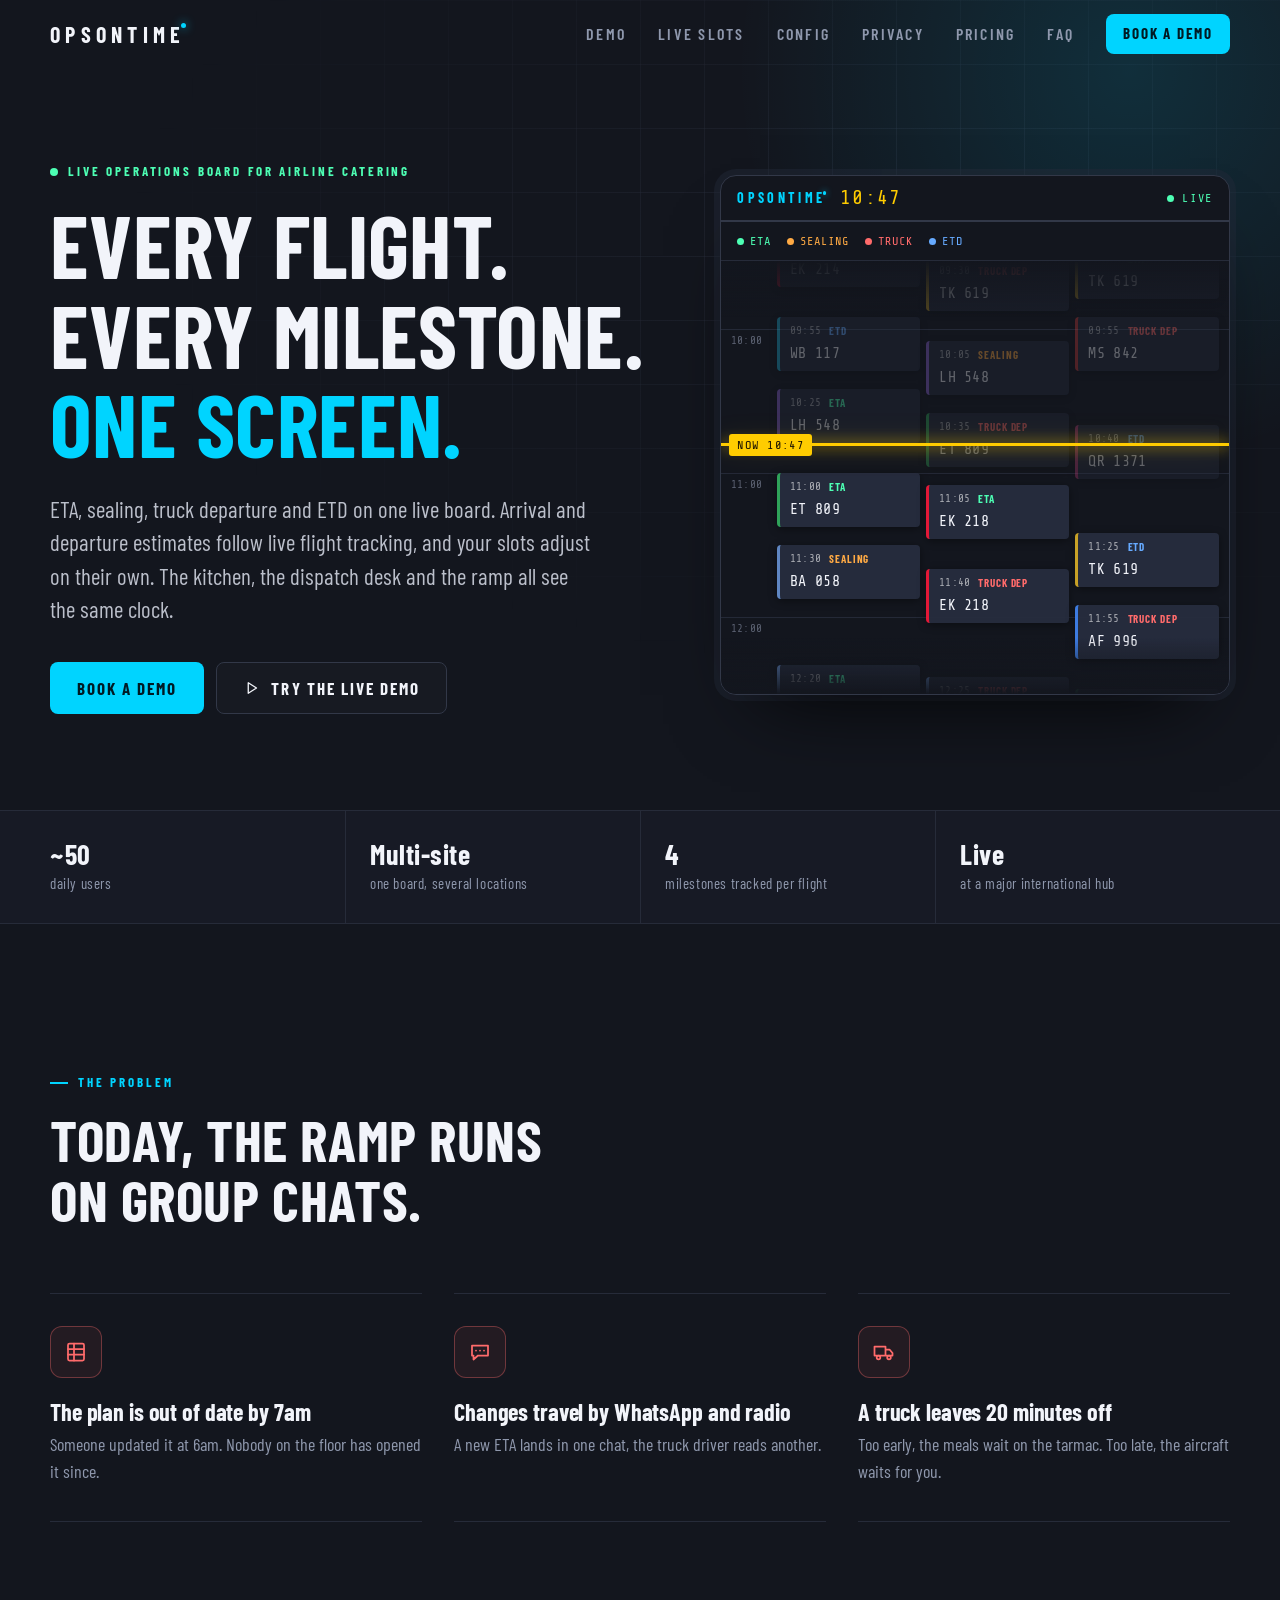
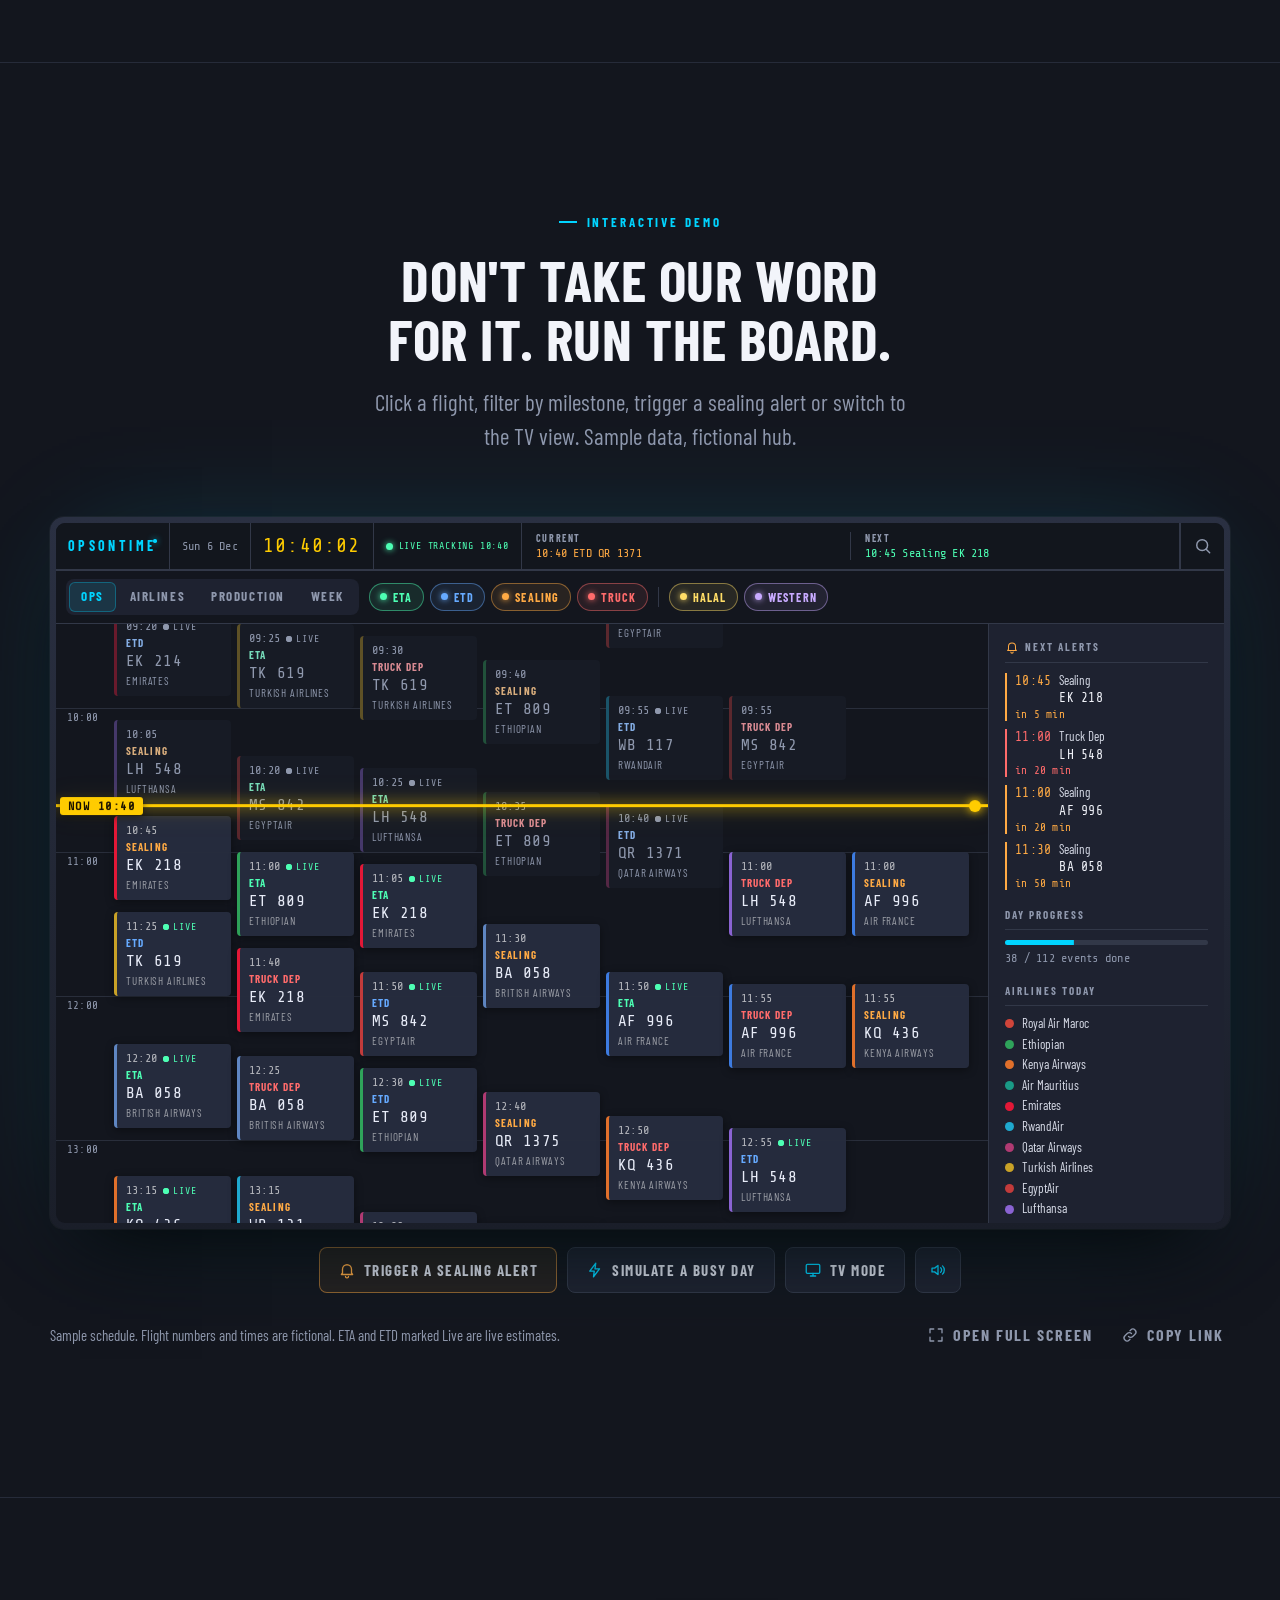
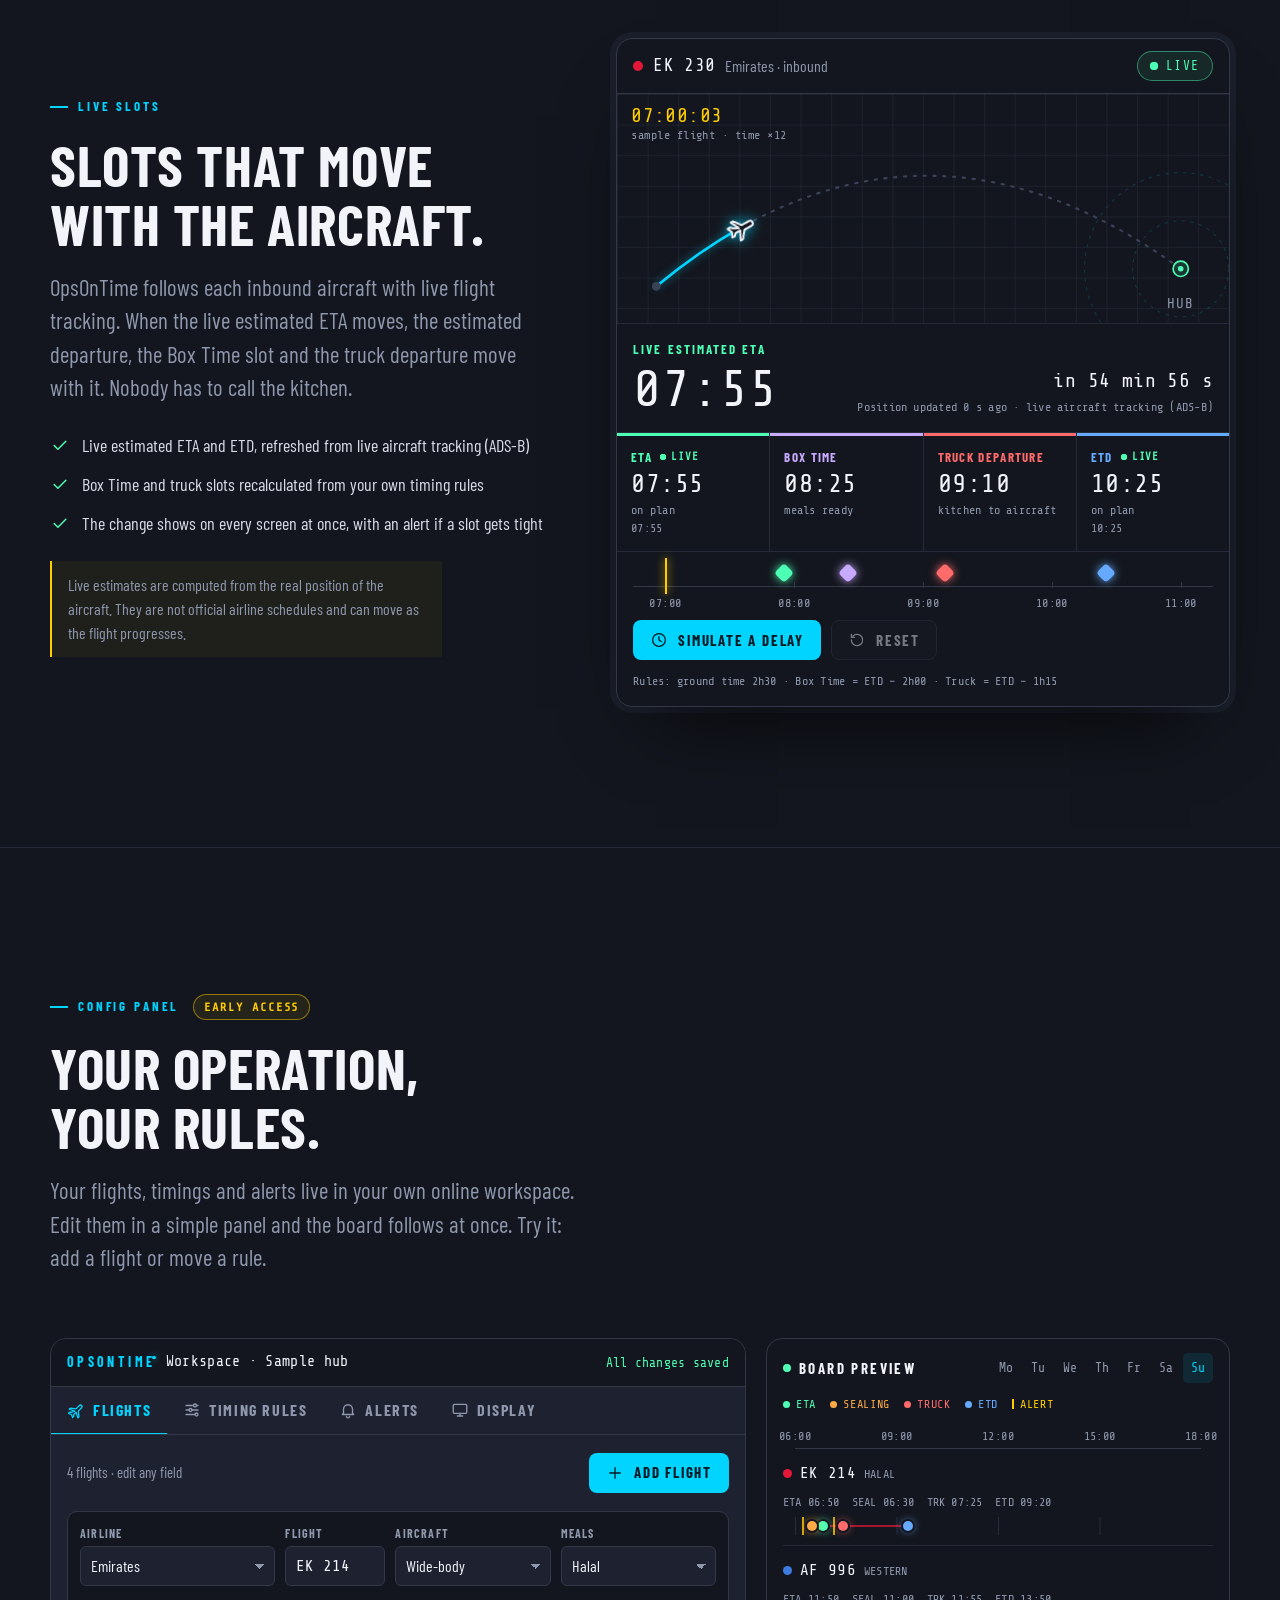
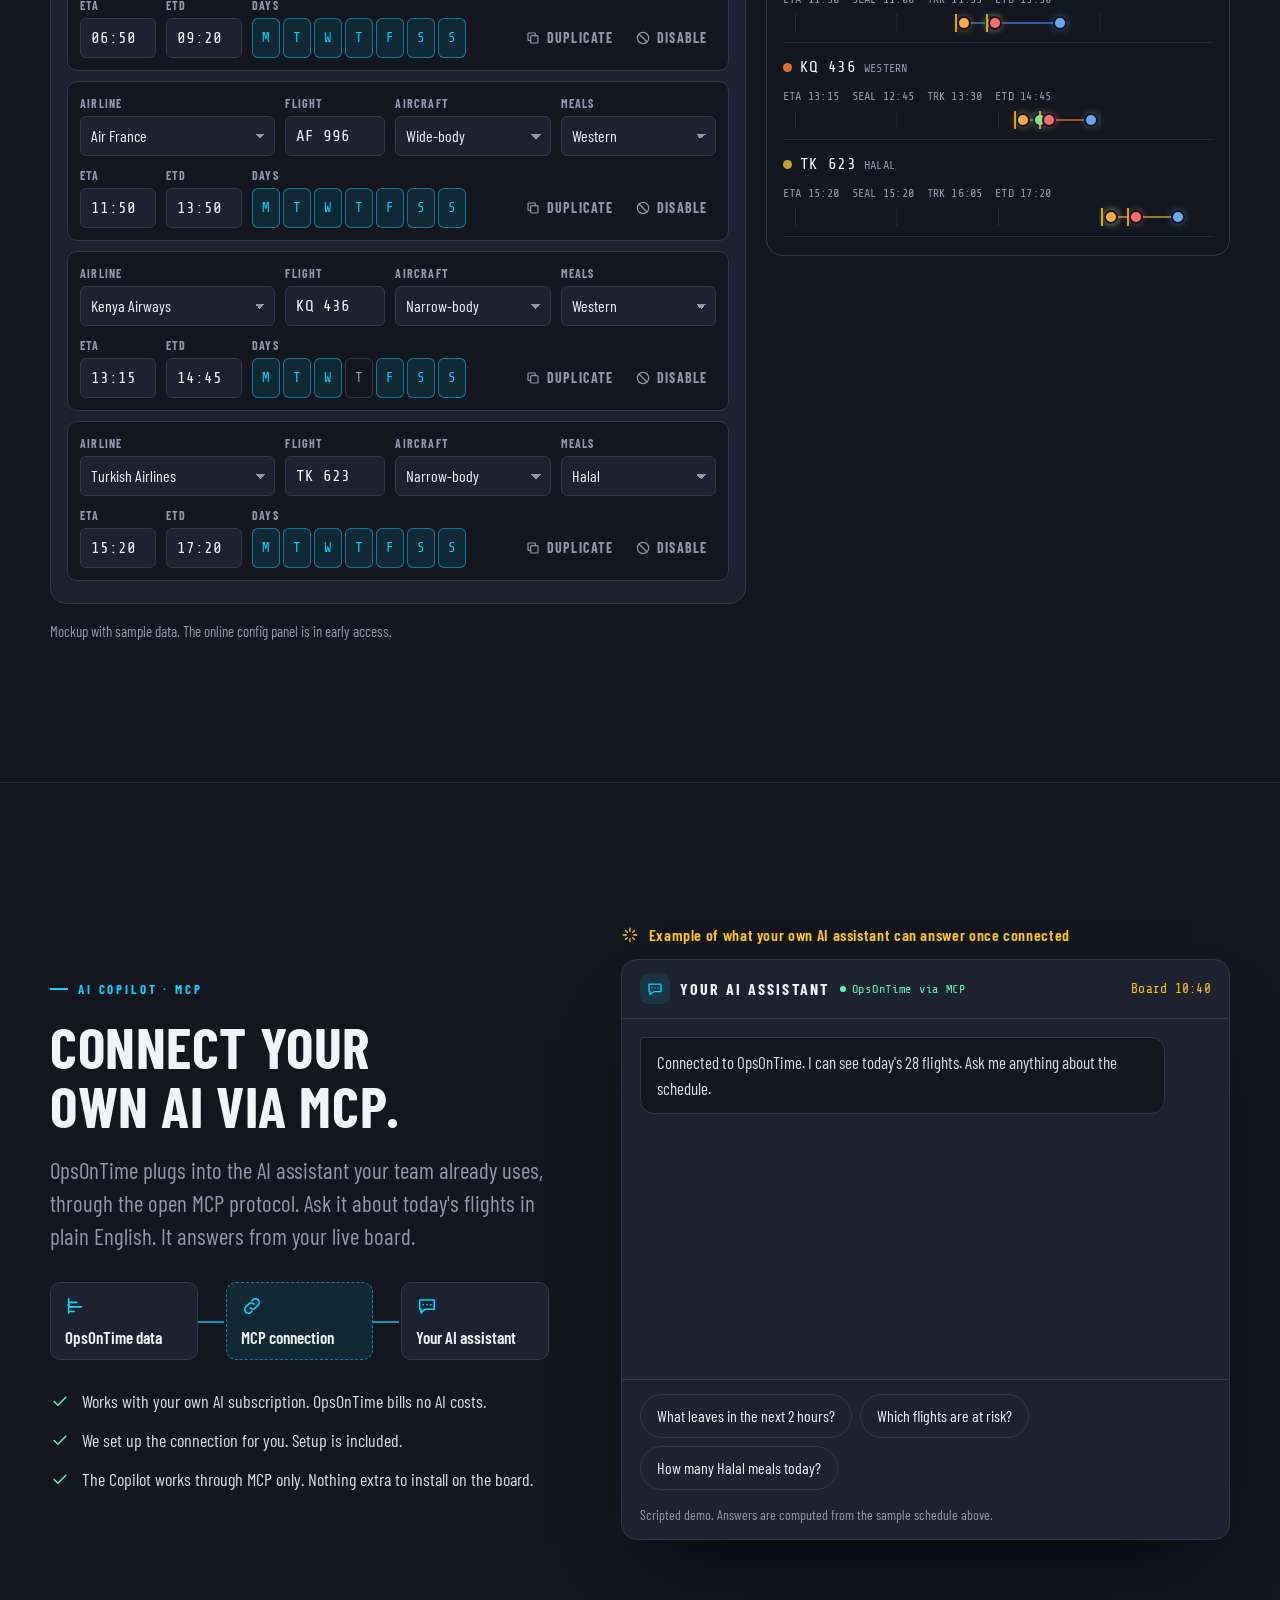
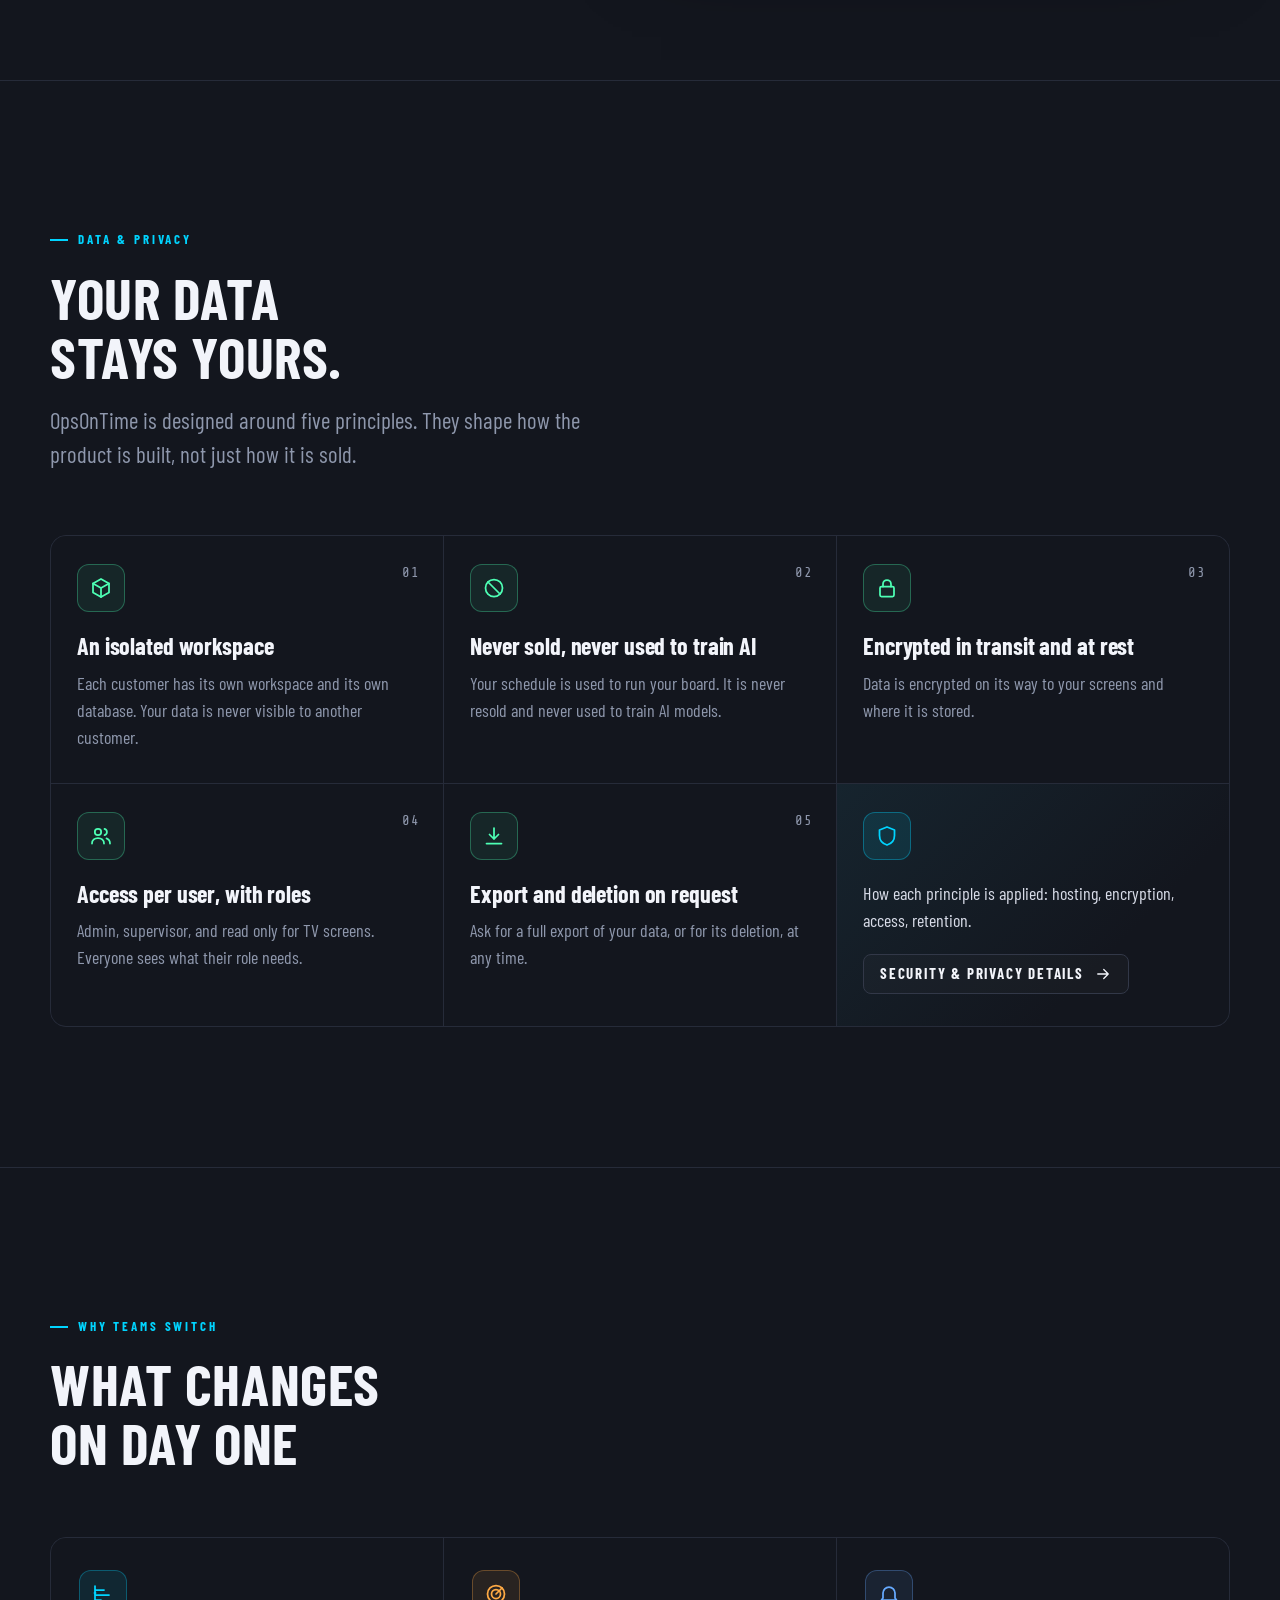
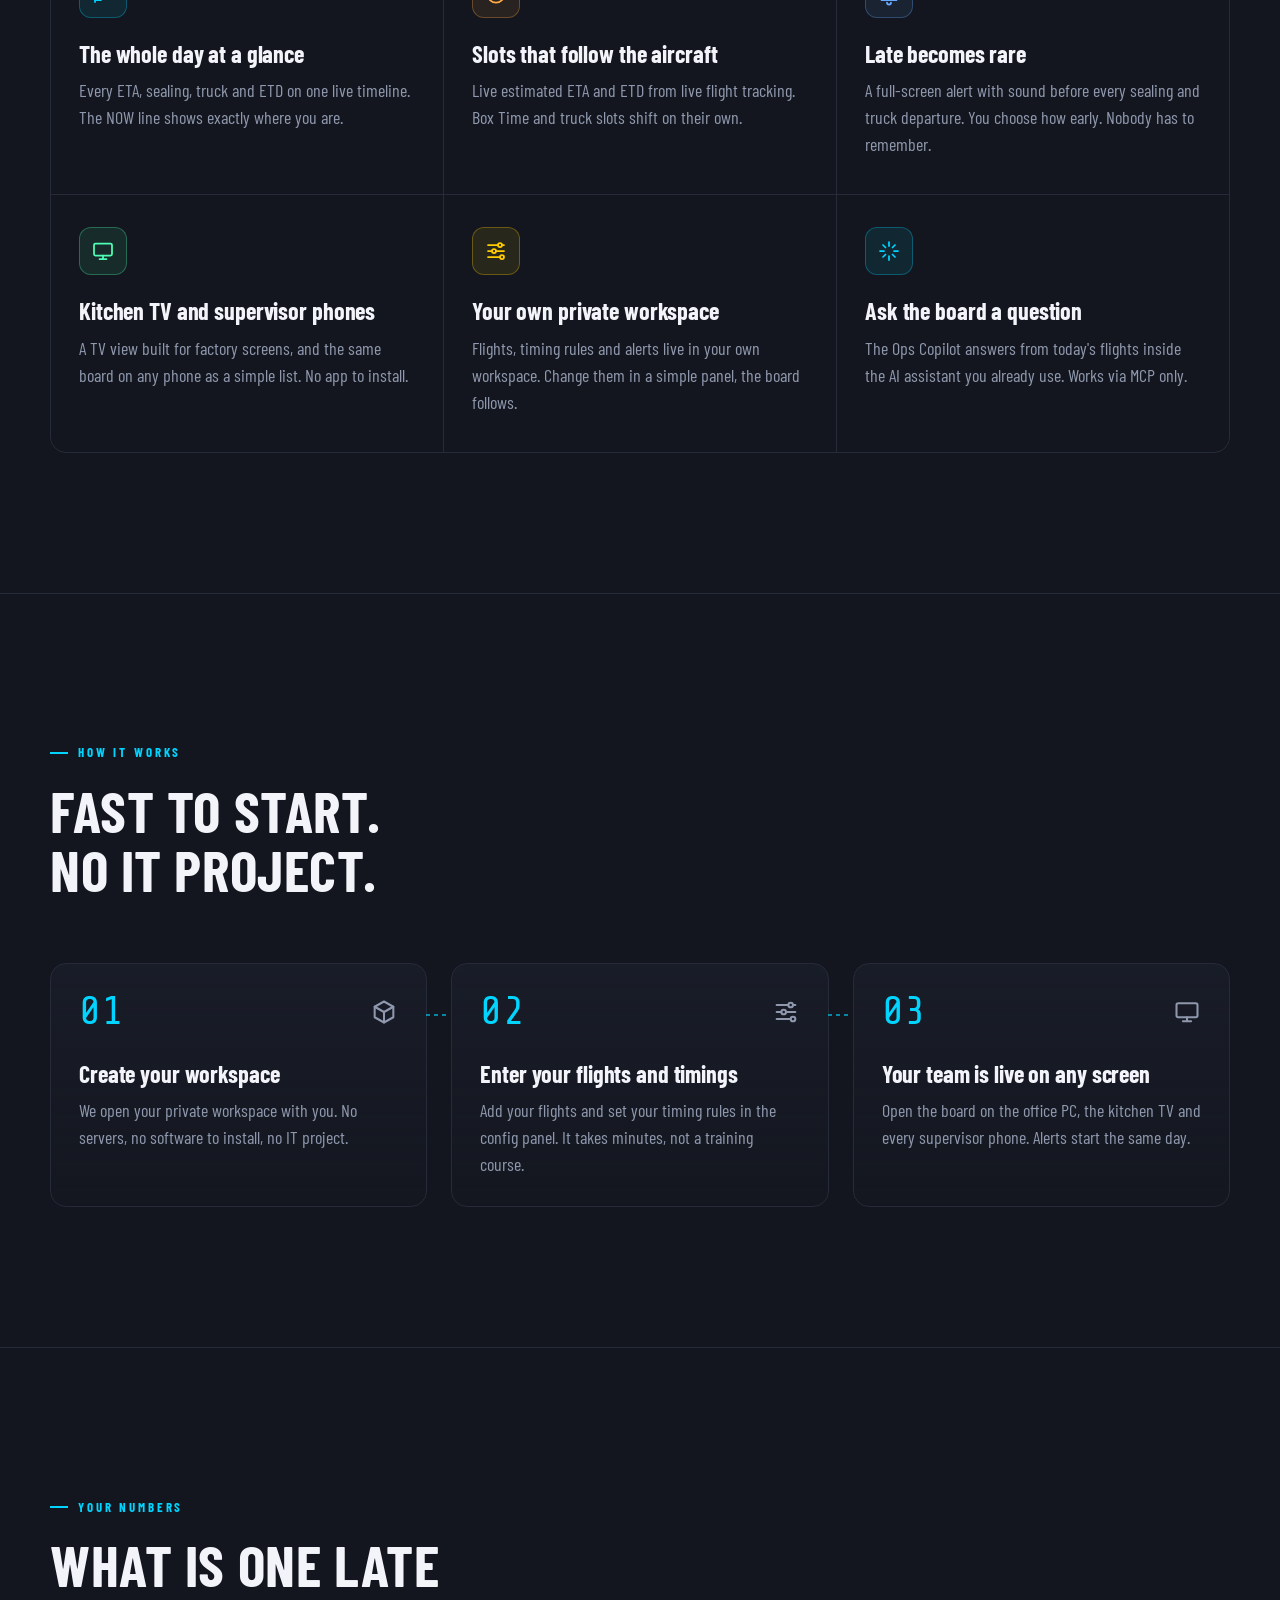
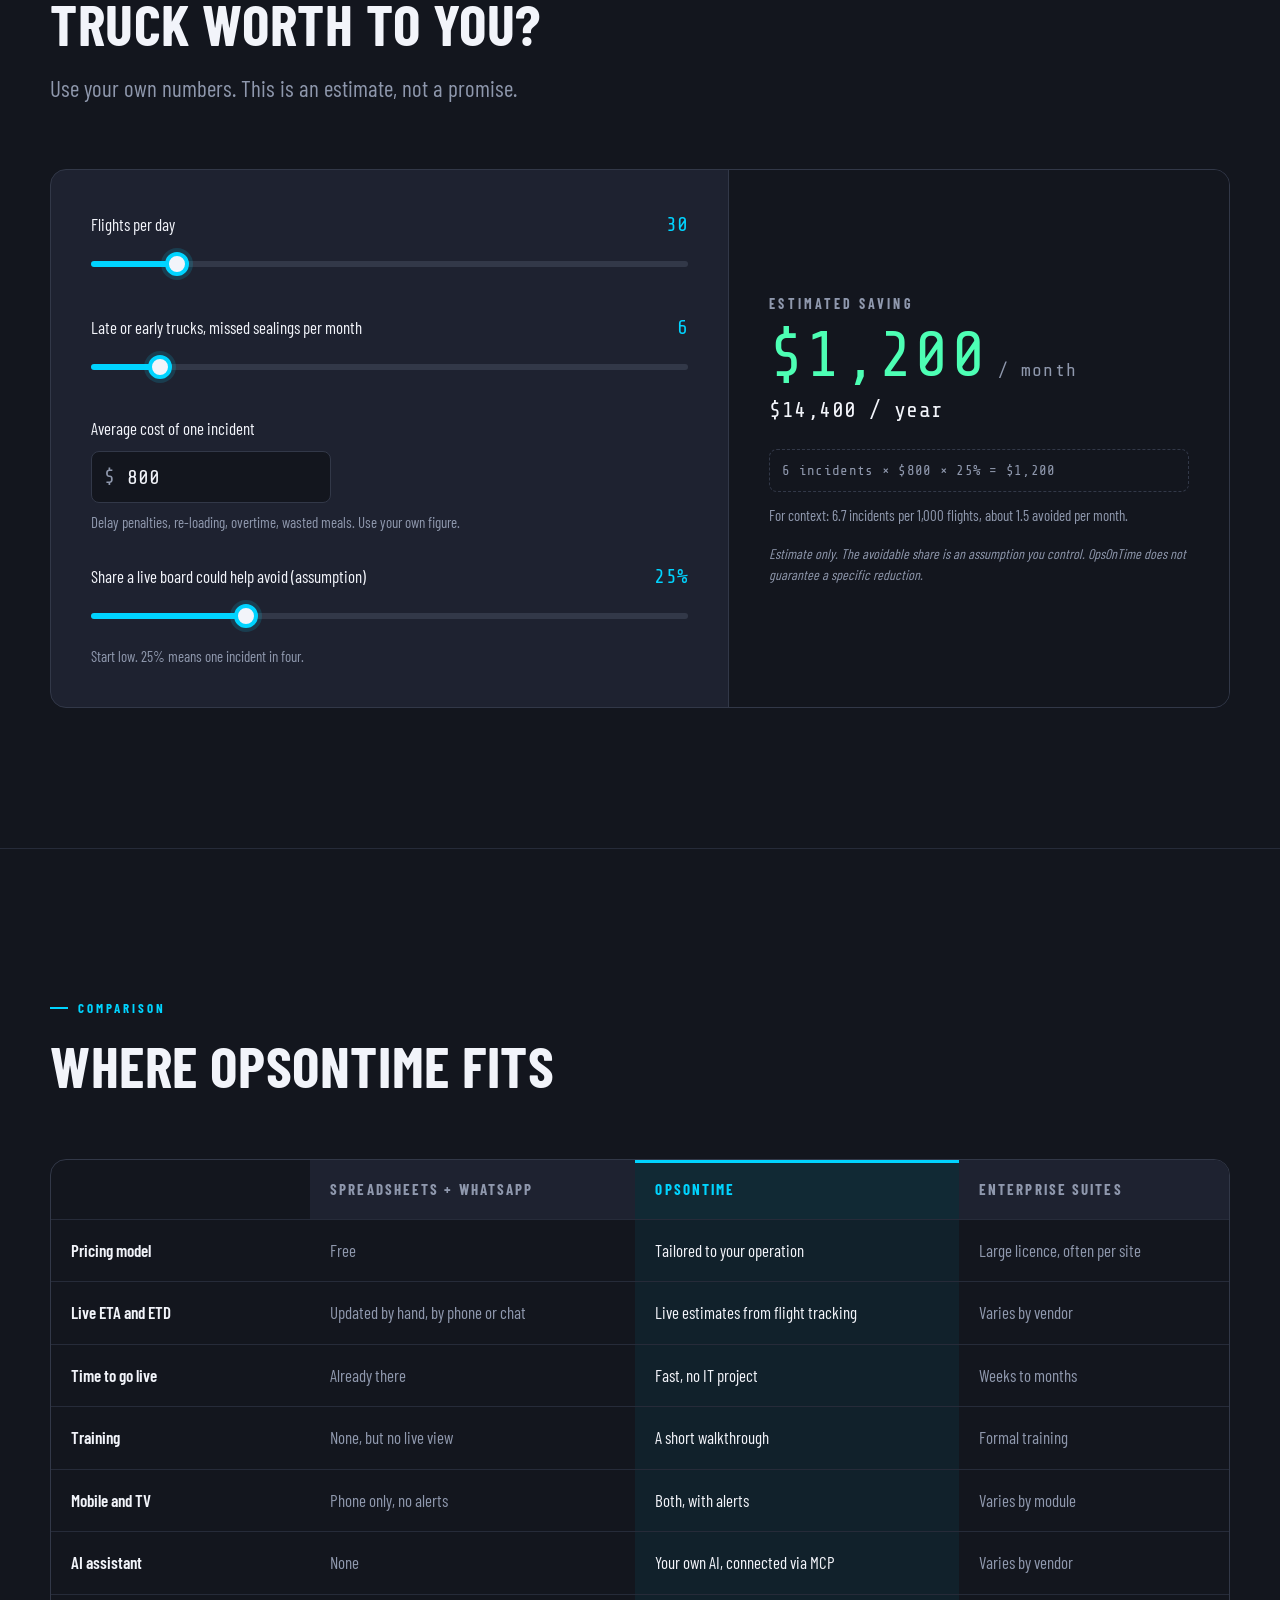
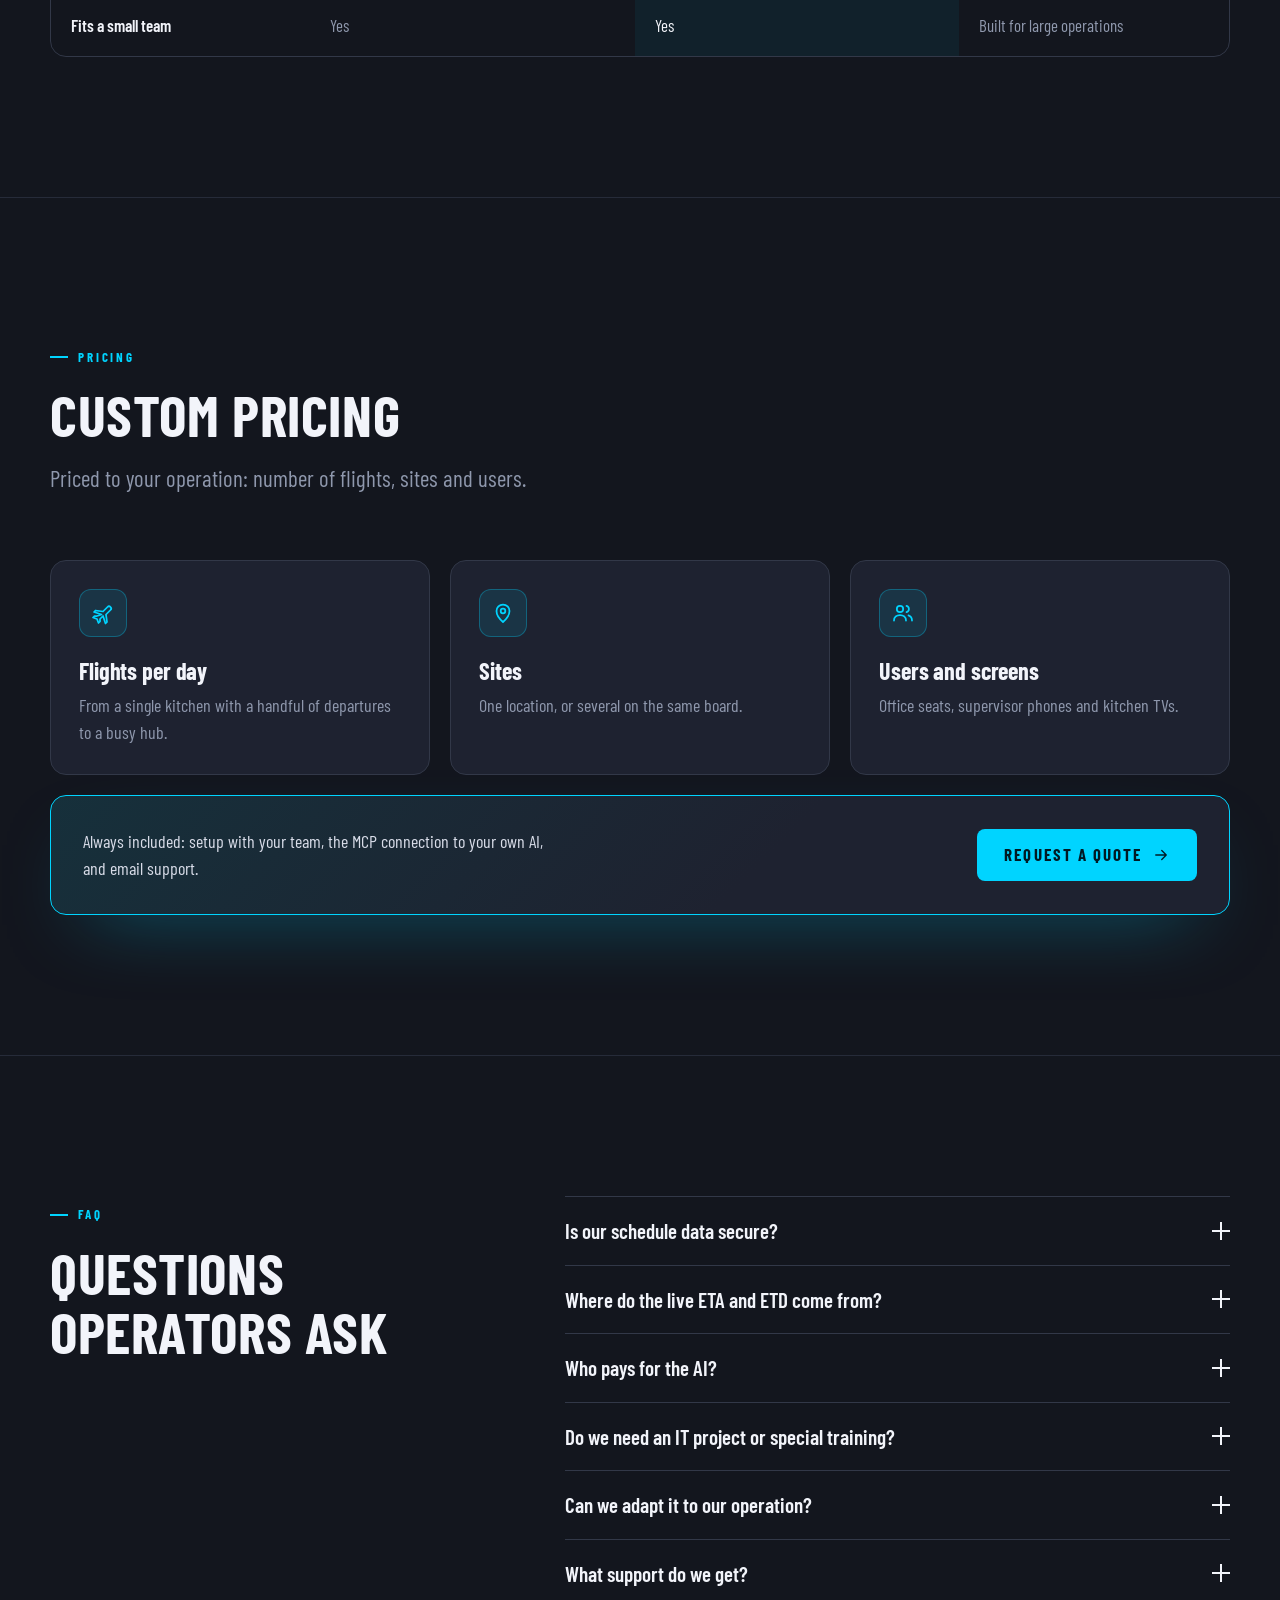
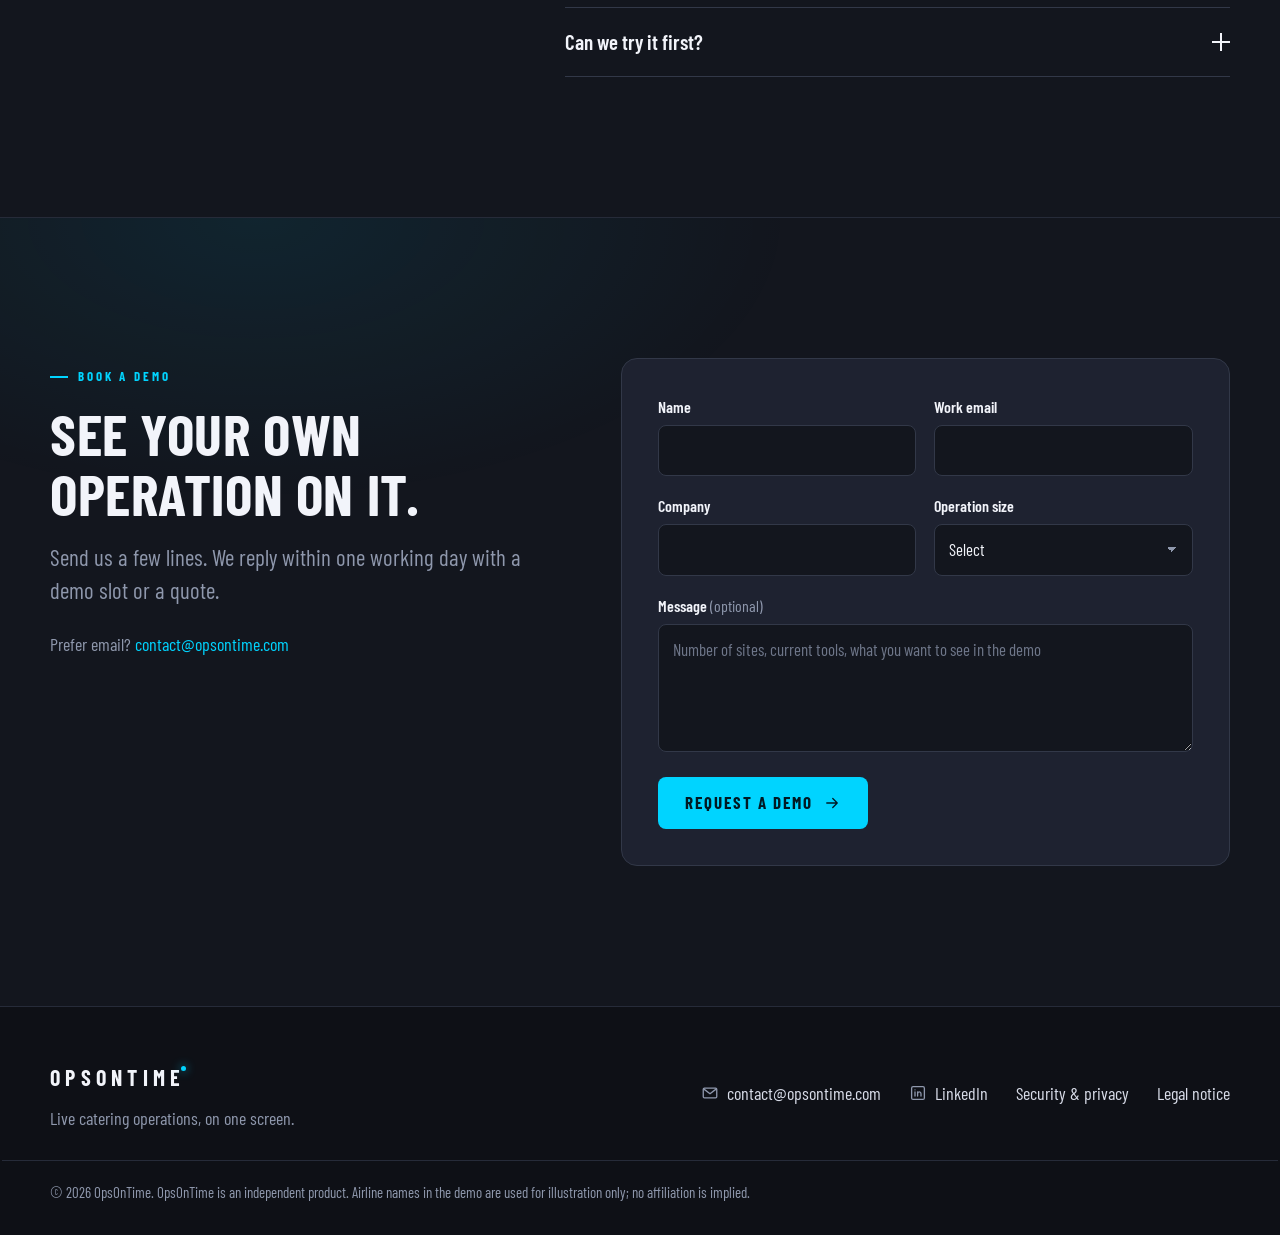
==== commit a630cc91: "Rename the brand to OpsOnTime - PRODUCT_NAME OpsOnTime, contact@opsontime.com, SITE_URL https://opso" ====
--- a/docs/index.html
+++ b/docs/index.html
@@ -3,9 +3,9 @@
 <head>
 <meta charset="utf-8">
 <meta name="viewport" content="width=device-width, initial-scale=1">
-<title>ANGA | Live catering operations, on one screen</title>
+<title>OpsOnTime | Live catering operations, on one screen</title>
 <meta name="description" content="A real-time board for airline catering: live estimated ETA and ETD from flight tracking, sealing and truck slots that adjust on their own, in your own private workspace.">
-<link rel="canonical" href="https://gus02322.github.io/Dashboard-Airlines-solution/">
+<link rel="canonical" href="https://opsontime.com/">
 <meta name="theme-color" content="#13161e">
 <meta name="color-scheme" content="dark">
 <link rel="icon" href="favicon.svg" type="image/svg+xml">
@@ -14,20 +14,20 @@
 <link rel="preload" href="assets/fonts/share-tech-mono-400.woff2" as="font" type="font/woff2" crossorigin>
 <link rel="stylesheet" href="assets/site.css">
 <meta property="og:type" content="website">
-<meta property="og:site_name" content="ANGA">
-<meta property="og:title" content="ANGA | Live catering operations, on one screen">
+<meta property="og:site_name" content="OpsOnTime">
+<meta property="og:title" content="OpsOnTime | Live catering operations, on one screen">
 <meta property="og:description" content="A real-time board for airline catering: live estimated ETA and ETD from flight tracking, sealing and truck slots that adjust on their own, in your own private workspace.">
-<meta property="og:url" content="https://gus02322.github.io/Dashboard-Airlines-solution/">
-<meta property="og:image" content="https://gus02322.github.io/Dashboard-Airlines-solution/assets/og-image.png">
+<meta property="og:url" content="https://opsontime.com/">
+<meta property="og:image" content="https://opsontime.com/assets/og-image.png">
 <meta property="og:image:width" content="1200">
 <meta property="og:image:height" content="630">
-<meta property="og:image:alt" content="ANGA live operations board with the NOW line and colour-coded flight milestones">
+<meta property="og:image:alt" content="OpsOnTime live operations board with the NOW line and colour-coded flight milestones">
 <meta name="twitter:card" content="summary_large_image">
-<meta name="twitter:title" content="ANGA | Live catering operations, on one screen">
+<meta name="twitter:title" content="OpsOnTime | Live catering operations, on one screen">
 <meta name="twitter:description" content="A real-time board for airline catering: live estimated ETA and ETD from flight tracking, sealing and truck slots that adjust on their own, in your own private workspace.">
-<meta name="twitter:image" content="https://gus02322.github.io/Dashboard-Airlines-solution/assets/og-image.png">
-<script type="application/ld+json">{"@context":"https://schema.org","@type":"SoftwareApplication","name":"ANGA","applicationCategory":"BusinessApplication","applicationSubCategory":"Airline catering operations","operatingSystem":"Web browser","description":"A real-time board for airline catering: live estimated ETA and ETD from flight tracking, sealing and truck slots that adjust on their own, in your own private workspace.","url":"https://gus02322.github.io/Dashboard-Airlines-solution/","image":"https://gus02322.github.io/Dashboard-Airlines-solution/assets/og-image.png"}</script>
-<script id="site-config" type="application/json">{"name":"ANGA","email":"augustin@de-franssu.com","formProvider":"mailto","formspreeEndpoint":"https://formspree.io/f/YOUR_FORM_ID","cta":{"success":"Thank you. Your request is in. We will reply within one working day.","error":"Sending failed. Your email app will open with the message ready to send."},"roi":{"eyebrow":"Your numbers","title":"What is one late truck worth to you?","text":"Use your own numbers. This is an estimate, not a promise.","defaults":{"flightsPerDay":30,"incidentsPerMonth":6,"costPerIncident":800,"avoidablePct":25},"currency":"$","disclaimer":"Estimate only. The avoidable share is an assumption you control. ANGA does not guarantee a specific reduction."},"copilot":{"questions":["What leaves in the next 2 hours?","Which flights are at risk?","How many Halal meals today?"]}}</script>
+<meta name="twitter:image" content="https://opsontime.com/assets/og-image.png">
+<script type="application/ld+json">{"@context":"https://schema.org","@type":"SoftwareApplication","name":"OpsOnTime","applicationCategory":"BusinessApplication","applicationSubCategory":"Airline catering operations","operatingSystem":"Web browser","description":"A real-time board for airline catering: live estimated ETA and ETD from flight tracking, sealing and truck slots that adjust on their own, in your own private workspace.","url":"https://opsontime.com/","image":"https://opsontime.com/assets/og-image.png"}</script>
+<script id="site-config" type="application/json">{"name":"OpsOnTime","email":"contact@opsontime.com","formProvider":"mailto","formspreeEndpoint":"https://formspree.io/f/YOUR_FORM_ID","cta":{"success":"Thank you. Your request is in. We will reply within one working day.","error":"Sending failed. Your email app will open with the message ready to send."},"roi":{"eyebrow":"Your numbers","title":"What is one late truck worth to you?","text":"Use your own numbers. This is an estimate, not a promise.","defaults":{"flightsPerDay":30,"incidentsPerMonth":6,"costPerIncident":800,"avoidablePct":25},"currency":"$","disclaimer":"Estimate only. The avoidable share is an assumption you control. OpsOnTime does not guarantee a specific reduction."},"copilot":{"questions":["What leaves in the next 2 hours?","Which flights are at risk?","How many Halal meals today?"]}}</script>
 <script type="module" src="assets/js/main.js"></script>
 </head>
 <body class="">
@@ -35,8 +35,8 @@
 
 <header class="nav">
   <div class="container nav-inner">
-    <a class="nav-logo" href="#top" aria-label="ANGA home">
-      <span class="wm">ANGA<span class="wm-dot" aria-hidden="true"></span></span>
+    <a class="nav-logo" href="#top" aria-label="OpsOnTime home">
+      <span class="wm">OPSONTIME<span class="wm-dot" aria-hidden="true"></span></span>
     </a>
     <nav class="nav-menu" id="nav-menu" aria-label="Main">
       <ul>
@@ -66,7 +66,7 @@
     <div class="hero-visual" aria-hidden="true">
       <div class="hv-card">
         <div class="hv-top">
-          <span class="hv-logo"><span class="wm">ANGA<span class="wm-dot" aria-hidden="true"></span></span></span>
+          <span class="hv-logo"><span class="wm">OPSONTIME<span class="wm-dot" aria-hidden="true"></span></span></span>
           <span class="hv-clock mono">10:40</span>
           <span class="hv-live mono"><span class="live-dot"></span>LIVE</span>
         </div>
@@ -137,7 +137,7 @@
     <div class="lslots-copy reveal">
       <p class="eyebrow">Live slots</p>
       <h2 class="h2" id="ls-title">Slots that move with the aircraft.</h2>
-      <p class="lead">ANGA follows each inbound aircraft with live flight tracking. When the live estimated ETA moves, the estimated departure, the Box Time slot and the truck departure move with it. Nobody has to call the kitchen.</p>
+      <p class="lead">OpsOnTime follows each inbound aircraft with live flight tracking. When the live estimated ETA moves, the estimated departure, the Box Time slot and the truck departure move with it. Nobody has to call the kitchen.</p>
       <ul class="ticks">
         <li><svg class="ico" viewBox="0 0 24 24" width="24" height="24" fill="none" stroke="currentColor" stroke-width="1.75" stroke-linecap="round" stroke-linejoin="round" aria-hidden="true" focusable="false"><path d="m5 12.5 4.5 4.5L19 7.5"/></svg><span>Live estimated ETA and ETD, refreshed from live aircraft tracking (ADS-B)</span></li><li><svg class="ico" viewBox="0 0 24 24" width="24" height="24" fill="none" stroke="currentColor" stroke-width="1.75" stroke-linecap="round" stroke-linejoin="round" aria-hidden="true" focusable="false"><path d="m5 12.5 4.5 4.5L19 7.5"/></svg><span>Box Time and truck slots recalculated from your own timing rules</span></li><li><svg class="ico" viewBox="0 0 24 24" width="24" height="24" fill="none" stroke="currentColor" stroke-width="1.75" stroke-linecap="round" stroke-linejoin="round" aria-hidden="true" focusable="false"><path d="m5 12.5 4.5 4.5L19 7.5"/></svg><span>The change shows on every screen at once, with an alert if a slot gets tight</span></li>
       </ul>
@@ -225,7 +225,7 @@
     <div class="cp reveal" data-config-panel>
       <div class="cp-panel">
         <div class="cp-top">
-          <span class="cp-ws mono"><span class="wm">ANGA<span class="wm-dot" aria-hidden="true"></span></span><span>Workspace · Sample hub</span></span>
+          <span class="cp-ws mono"><span class="wm">OPSONTIME<span class="wm-dot" aria-hidden="true"></span></span><span>Workspace · Sample hub</span></span>
           <span class="cp-saved mono" data-saved aria-live="polite">All changes saved</span>
         </div>
         <div class="cp-tabs" role="tablist" aria-label="Settings">
@@ -254,12 +254,12 @@
     <div class="copilot-copy reveal">
       <p class="eyebrow">AI Copilot · MCP</p>
       <h2 class="h2" id="copilot-title">Connect your own AI via MCP.</h2>
-      <p class="lead">ANGA plugs into the AI assistant your team already uses, through the open MCP protocol. Ask it about today&#39;s flights in plain English. It answers from your live board.</p>
+      <p class="lead">OpsOnTime plugs into the AI assistant your team already uses, through the open MCP protocol. Ask it about today&#39;s flights in plain English. It answers from your live board.</p>
       <ol class="mcp-flow" aria-label="How the connection works">
-        <li class="mcp-step"><span class="mcp-ic"><svg class="ico" viewBox="0 0 24 24" width="24" height="24" fill="none" stroke="currentColor" stroke-width="1.75" stroke-linecap="round" stroke-linejoin="round" aria-hidden="true" focusable="false"><path d="M4 4v16M4 8h9M4 13h14M4 18h6"/><circle cx="4" cy="11" r="0.5"/></svg></span><span>ANGA data</span></li><li class="mcp-step is-mid"><span class="mcp-ic"><svg class="ico" viewBox="0 0 24 24" width="24" height="24" fill="none" stroke="currentColor" stroke-width="1.75" stroke-linecap="round" stroke-linejoin="round" aria-hidden="true" focusable="false"><path d="M10 14a4 4 0 0 0 5.7 0l3-3a4 4 0 0 0-5.7-5.7l-1 1"/><path d="M14 10a4 4 0 0 0-5.7 0l-3 3a4 4 0 0 0 5.7 5.7l1-1"/></svg></span><span>MCP connection</span></li><li class="mcp-step"><span class="mcp-ic"><svg class="ico" viewBox="0 0 24 24" width="24" height="24" fill="none" stroke="currentColor" stroke-width="1.75" stroke-linecap="round" stroke-linejoin="round" aria-hidden="true" focusable="false"><path d="M4 5.5h16v10H10l-4.5 4v-4H4z"/><path d="M8 10.5h.01M12 10.5h.01M16 10.5h.01"/></svg></span><span>Your AI assistant</span></li>
+        <li class="mcp-step"><span class="mcp-ic"><svg class="ico" viewBox="0 0 24 24" width="24" height="24" fill="none" stroke="currentColor" stroke-width="1.75" stroke-linecap="round" stroke-linejoin="round" aria-hidden="true" focusable="false"><path d="M4 4v16M4 8h9M4 13h14M4 18h6"/><circle cx="4" cy="11" r="0.5"/></svg></span><span>OpsOnTime data</span></li><li class="mcp-step is-mid"><span class="mcp-ic"><svg class="ico" viewBox="0 0 24 24" width="24" height="24" fill="none" stroke="currentColor" stroke-width="1.75" stroke-linecap="round" stroke-linejoin="round" aria-hidden="true" focusable="false"><path d="M10 14a4 4 0 0 0 5.7 0l3-3a4 4 0 0 0-5.7-5.7l-1 1"/><path d="M14 10a4 4 0 0 0-5.7 0l-3 3a4 4 0 0 0 5.7 5.7l1-1"/></svg></span><span>MCP connection</span></li><li class="mcp-step"><span class="mcp-ic"><svg class="ico" viewBox="0 0 24 24" width="24" height="24" fill="none" stroke="currentColor" stroke-width="1.75" stroke-linecap="round" stroke-linejoin="round" aria-hidden="true" focusable="false"><path d="M4 5.5h16v10H10l-4.5 4v-4H4z"/><path d="M8 10.5h.01M12 10.5h.01M16 10.5h.01"/></svg></span><span>Your AI assistant</span></li>
       </ol>
       <ul class="ticks">
-        <li><svg class="ico" viewBox="0 0 24 24" width="24" height="24" fill="none" stroke="currentColor" stroke-width="1.75" stroke-linecap="round" stroke-linejoin="round" aria-hidden="true" focusable="false"><path d="m5 12.5 4.5 4.5L19 7.5"/></svg><span>Works with your own AI subscription. ANGA bills no AI costs.</span></li><li><svg class="ico" viewBox="0 0 24 24" width="24" height="24" fill="none" stroke="currentColor" stroke-width="1.75" stroke-linecap="round" stroke-linejoin="round" aria-hidden="true" focusable="false"><path d="m5 12.5 4.5 4.5L19 7.5"/></svg><span>We set up the connection for you. Setup is included.</span></li><li><svg class="ico" viewBox="0 0 24 24" width="24" height="24" fill="none" stroke="currentColor" stroke-width="1.75" stroke-linecap="round" stroke-linejoin="round" aria-hidden="true" focusable="false"><path d="m5 12.5 4.5 4.5L19 7.5"/></svg><span>The Copilot works through MCP only. Nothing extra to install on the board.</span></li>
+        <li><svg class="ico" viewBox="0 0 24 24" width="24" height="24" fill="none" stroke="currentColor" stroke-width="1.75" stroke-linecap="round" stroke-linejoin="round" aria-hidden="true" focusable="false"><path d="m5 12.5 4.5 4.5L19 7.5"/></svg><span>Works with your own AI subscription. OpsOnTime bills no AI costs.</span></li><li><svg class="ico" viewBox="0 0 24 24" width="24" height="24" fill="none" stroke="currentColor" stroke-width="1.75" stroke-linecap="round" stroke-linejoin="round" aria-hidden="true" focusable="false"><path d="m5 12.5 4.5 4.5L19 7.5"/></svg><span>We set up the connection for you. Setup is included.</span></li><li><svg class="ico" viewBox="0 0 24 24" width="24" height="24" fill="none" stroke="currentColor" stroke-width="1.75" stroke-linecap="round" stroke-linejoin="round" aria-hidden="true" focusable="false"><path d="m5 12.5 4.5 4.5L19 7.5"/></svg><span>The Copilot works through MCP only. Nothing extra to install on the board.</span></li>
       </ul>
     </div>
     <div class="chat-wrap reveal">
@@ -268,11 +268,11 @@
         <div class="chat-top">
           <span class="chat-ic"><svg class="ico" viewBox="0 0 24 24" width="24" height="24" fill="none" stroke="currentColor" stroke-width="1.75" stroke-linecap="round" stroke-linejoin="round" aria-hidden="true" focusable="false"><path d="M4 5.5h16v10H10l-4.5 4v-4H4z"/><path d="M8 10.5h.01M12 10.5h.01M16 10.5h.01"/></svg></span>
           <span class="chat-name">Your AI assistant</span>
-          <span class="chat-mcp mono"><span class="live-dot" aria-hidden="true"></span>ANGA via MCP</span>
+          <span class="chat-mcp mono"><span class="live-dot" aria-hidden="true"></span>OpsOnTime via MCP</span>
           <span class="chat-time mono">Board 10:40</span>
         </div>
         <div class="chat-log" role="log" aria-live="polite" aria-label="Example conversation">
-          <div class="msg msg--bot"><p>Connected to ANGA. I can see today's <span data-count></span> flights. Ask me anything about the schedule.</p></div>
+          <div class="msg msg--bot"><p>Connected to OpsOnTime. I can see today's <span data-count></span> flights. Ask me anything about the schedule.</p></div>
         </div>
         <div class="chat-suggest" role="group" aria-label="Suggested questions">
           <button type="button" class="chip-q" data-q="0">What leaves in the next 2 hours?</button><button type="button" class="chip-q" data-q="1">Which flights are at risk?</button><button type="button" class="chip-q" data-q="2">How many Halal meals today?</button>
@@ -288,7 +288,7 @@
     <div class="section-head reveal">
       <p class="eyebrow">Data &amp; privacy</p>
       <h2 class="h2" id="privacy-title">Your data stays yours.</h2>
-      <p class="lead">ANGA is designed around five principles. They shape how the product is built, not just how it is sold.</p>
+      <p class="lead">OpsOnTime is designed around five principles. They shape how the product is built, not just how it is sold.</p>
     </div>
     <ul class="principles">
       <li class="principle reveal" style="--d:0ms">
@@ -427,7 +427,7 @@
         <p class="roi-year mono"><span data-res="year"></span> / year</p>
         <p class="roi-formula mono" data-res="formula"></p>
         <p class="roi-rate" data-res="rate"></p>
-        <p class="roi-disclaimer">Estimate only. The avoidable share is an assumption you control. ANGA does not guarantee a specific reduction.</p>
+        <p class="roi-disclaimer">Estimate only. The avoidable share is an assumption you control. OpsOnTime does not guarantee a specific reduction.</p>
       </div>
     </div>
   </div>
@@ -437,15 +437,15 @@
   <div class="container">
     <div class="section-head reveal">
       <p class="eyebrow">Comparison</p>
-      <h2 class="h2" id="compare-title">Where ANGA fits</h2>
+      <h2 class="h2" id="compare-title">Where OpsOnTime fits</h2>
       
     </div>
     <div class="table-wrap reveal">
       <table class="cmp">
-        <caption class="sr-only">Where ANGA fits</caption>
-        <thead><tr><td></td><th scope="col">Spreadsheets + WhatsApp</th><th scope="col" class="is-hi">ANGA</th><th scope="col">Enterprise suites</th></tr></thead>
+        <caption class="sr-only">Where OpsOnTime fits</caption>
+        <thead><tr><td></td><th scope="col">Spreadsheets + WhatsApp</th><th scope="col" class="is-hi">OpsOnTime</th><th scope="col">Enterprise suites</th></tr></thead>
         <tbody>
-          <tr><th scope="row">Pricing model</th><td data-label="Spreadsheets + WhatsApp">Free</td><td data-label="ANGA" class="is-hi">Tailored to your operation</td><td data-label="Enterprise suites">Large licence, often per site</td></tr><tr><th scope="row">Live ETA and ETD</th><td data-label="Spreadsheets + WhatsApp">Updated by hand, by phone or chat</td><td data-label="ANGA" class="is-hi">Live estimates from flight tracking</td><td data-label="Enterprise suites">Varies by vendor</td></tr><tr><th scope="row">Time to go live</th><td data-label="Spreadsheets + WhatsApp">Already there</td><td data-label="ANGA" class="is-hi">Fast, no IT project</td><td data-label="Enterprise suites">Weeks to months</td></tr><tr><th scope="row">Training</th><td data-label="Spreadsheets + WhatsApp">None, but no live view</td><td data-label="ANGA" class="is-hi">A short walkthrough</td><td data-label="Enterprise suites">Formal training</td></tr><tr><th scope="row">Mobile and TV</th><td data-label="Spreadsheets + WhatsApp">Phone only, no alerts</td><td data-label="ANGA" class="is-hi">Both, with alerts</td><td data-label="Enterprise suites">Varies by module</td></tr><tr><th scope="row">AI assistant</th><td data-label="Spreadsheets + WhatsApp">None</td><td data-label="ANGA" class="is-hi">Your own AI, connected via MCP</td><td data-label="Enterprise suites">Varies by vendor</td></tr><tr><th scope="row">Fits a small team</th><td data-label="Spreadsheets + WhatsApp">Yes</td><td data-label="ANGA" class="is-hi">Yes</td><td data-label="Enterprise suites">Built for large operations</td></tr>
+          <tr><th scope="row">Pricing model</th><td data-label="Spreadsheets + WhatsApp">Free</td><td data-label="OpsOnTime" class="is-hi">Tailored to your operation</td><td data-label="Enterprise suites">Large licence, often per site</td></tr><tr><th scope="row">Live ETA and ETD</th><td data-label="Spreadsheets + WhatsApp">Updated by hand, by phone or chat</td><td data-label="OpsOnTime" class="is-hi">Live estimates from flight tracking</td><td data-label="Enterprise suites">Varies by vendor</td></tr><tr><th scope="row">Time to go live</th><td data-label="Spreadsheets + WhatsApp">Already there</td><td data-label="OpsOnTime" class="is-hi">Fast, no IT project</td><td data-label="Enterprise suites">Weeks to months</td></tr><tr><th scope="row">Training</th><td data-label="Spreadsheets + WhatsApp">None, but no live view</td><td data-label="OpsOnTime" class="is-hi">A short walkthrough</td><td data-label="Enterprise suites">Formal training</td></tr><tr><th scope="row">Mobile and TV</th><td data-label="Spreadsheets + WhatsApp">Phone only, no alerts</td><td data-label="OpsOnTime" class="is-hi">Both, with alerts</td><td data-label="Enterprise suites">Varies by module</td></tr><tr><th scope="row">AI assistant</th><td data-label="Spreadsheets + WhatsApp">None</td><td data-label="OpsOnTime" class="is-hi">Your own AI, connected via MCP</td><td data-label="Enterprise suites">Varies by vendor</td></tr><tr><th scope="row">Fits a small team</th><td data-label="Spreadsheets + WhatsApp">Yes</td><td data-label="OpsOnTime" class="is-hi">Yes</td><td data-label="Enterprise suites">Built for large operations</td></tr>
         </tbody>
       </table>
     </div>
@@ -494,13 +494,13 @@
         <div class="faq-a"><p>Each customer has an isolated workspace with its own database. Data is encrypted in transit and at rest, access is per user with roles, and no passenger data is needed. The details are on the Security &amp; privacy page.</p></div>
       </details><details class="faq-item">
         <summary><span>Where do the live ETA and ETD come from?</span><span class="faq-plus" aria-hidden="true"></span></summary>
-        <div class="faq-a"><p>From live aircraft tracking (ADS-B). ANGA estimates arrival and departure times from the real position of the aircraft. These are live estimates, not official airline schedules, and they can move as the flight progresses.</p></div>
+        <div class="faq-a"><p>From live aircraft tracking (ADS-B). OpsOnTime estimates arrival and departure times from the real position of the aircraft. These are live estimates, not official airline schedules, and they can move as the flight progresses.</p></div>
       </details><details class="faq-item">
         <summary><span>Who pays for the AI?</span><span class="faq-plus" aria-hidden="true"></span></summary>
-        <div class="faq-a"><p>You do, through your own AI subscription. ANGA only bills access and setup, never AI usage.</p></div>
+        <div class="faq-a"><p>You do, through your own AI subscription. OpsOnTime only bills access and setup, never AI usage.</p></div>
       </details><details class="faq-item">
         <summary><span>Do we need an IT project or special training?</span><span class="faq-plus" aria-hidden="true"></span></summary>
-        <div class="faq-a"><p>No. ANGA runs in a web browser on PCs, phones and TVs. We create your workspace with you, and your flights and timings go in the config panel. A short walkthrough is enough for the team.</p></div>
+        <div class="faq-a"><p>No. OpsOnTime runs in a web browser on PCs, phones and TVs. We create your workspace with you, and your flights and timings go in the config panel. A short walkthrough is enough for the team.</p></div>
       </details><details class="faq-item">
         <summary><span>Can we adapt it to our operation?</span><span class="faq-plus" aria-hidden="true"></span></summary>
         <div class="faq-a"><p>Yes. Airlines, colours, meal types, alert timing and the rules behind sealing and truck slots, per aircraft size, are all set in your workspace.</p></div>
@@ -521,7 +521,7 @@
       <p class="eyebrow">Book a demo</p>
       <h2 class="h2" id="contact-title">See your own operation on it.</h2>
       <p class="lead">Send us a few lines. We reply within one working day with a demo slot or a quote.</p>
-      <p class="contact-direct">Prefer email? <a href="mailto:augustin@de-franssu.com">augustin@de-franssu.com</a></p>
+      <p class="contact-direct">Prefer email? <a href="mailto:contact@opsontime.com">contact@opsontime.com</a></p>
     </div>
     <div class="form-card reveal">
       <form class="demo-form" name="demo-request" method="POST" action="https://formspree.io/f/YOUR_FORM_ID" novalidate data-form
@@ -570,19 +570,18 @@
 <footer class="footer">
   <div class="container footer-inner">
     <div class="footer-brand">
-      <a class="nav-logo" href="./" aria-label="ANGA home"><span class="wm">ANGA<span class="wm-dot" aria-hidden="true"></span></span></a>
+      <a class="nav-logo" href="./" aria-label="OpsOnTime home"><span class="wm">OPSONTIME<span class="wm-dot" aria-hidden="true"></span></span></a>
       <p>Live catering operations, on one screen.</p>
-      <p class="footer-origin">Anga means sky in Swahili.</p>
     </div>
     <ul class="footer-links">
-      <li><a href="mailto:augustin@de-franssu.com"><svg class="ico" viewBox="0 0 24 24" width="24" height="24" fill="none" stroke="currentColor" stroke-width="1.75" stroke-linecap="round" stroke-linejoin="round" aria-hidden="true" focusable="false"><rect x="3" y="5.5" width="18" height="13" rx="1.5"/><path d="m3.5 6.5 8.5 6.5 8.5-6.5"/></svg><span>augustin@de-franssu.com</span></a></li>
+      <li><a href="mailto:contact@opsontime.com"><svg class="ico" viewBox="0 0 24 24" width="24" height="24" fill="none" stroke="currentColor" stroke-width="1.75" stroke-linecap="round" stroke-linejoin="round" aria-hidden="true" focusable="false"><rect x="3" y="5.5" width="18" height="13" rx="1.5"/><path d="m3.5 6.5 8.5 6.5 8.5-6.5"/></svg><span>contact@opsontime.com</span></a></li>
       <li><a href="https://www.linkedin.com/in/YOUR-PROFILE" rel="noopener" target="_blank"><svg class="ico" viewBox="0 0 24 24" width="24" height="24" fill="none" stroke="currentColor" stroke-width="1.75" stroke-linecap="round" stroke-linejoin="round" aria-hidden="true" focusable="false"><rect x="3.5" y="3.5" width="17" height="17" rx="2"/><path d="M8 10.5V16M8 7.8v.01M11.5 16v-5.5M11.5 13c0-1.5 1-2.5 2.3-2.5S16 11.2 16 13v3"/></svg><span>LinkedIn</span></a></li>
       <li><a href="privacy/">Security & privacy</a></li>
       <li><a href="legal/">Legal notice</a></li>
     </ul>
   </div>
   <div class="container footer-legal">
-    <p>© 2026 ANGA. ANGA is an independent product. Airline names in the demo are used for illustration only; no affiliation is implied.</p>
+    <p>© 2026 OpsOnTime. OpsOnTime is an independent product. Airline names in the demo are used for illustration only; no affiliation is implied.</p>
   </div>
 </footer>
 </body>
--- a/docs/assets/site.css
+++ b/docs/assets/site.css
@@ -1 +1 @@
-@font-face{font-family:'Barlow Condensed';font-style:normal;font-weight:400;font-display:swap;src:url('fonts/barlow-condensed-400.woff2') format('woff2')}@font-face{font-family:'Barlow Condensed';font-style:normal;font-weight:500;font-display:swap;src:url('fonts/barlow-condensed-500.woff2') format('woff2')}@font-face{font-family:'Barlow Condensed';font-style:normal;font-weight:600;font-display:swap;src:url('fonts/barlow-condensed-600.woff2') format('woff2')}@font-face{font-family:'Barlow Condensed';font-style:normal;font-weight:700;font-display:swap;src:url('fonts/barlow-condensed-700.woff2') format('woff2')}@font-face{font-family:'Share Tech Mono';font-style:normal;font-weight:400;font-display:swap;src:url('fonts/share-tech-mono-400.woff2') format('woff2')}@font-face{font-family:'Barlow Condensed Fallback';src:local('Arial Narrow'),local('ArialNarrow'),local('Roboto Condensed'),local('Arial');size-adjust:82%;ascent-override:118%;descent-override:28%}@font-face{font-family:'Share Tech Mono Fallback';src:local('Courier New'),local('Menlo'),local('Consolas');size-adjust:92%}:root{--bg:#13161e;--bg-deep:#0e1016;--surface:#1e2230;--surface-2:#252a3a;--border:#323848;--border-soft:#262b39;--text:#d8dce8;--text-strong:#f2f4fa;--text-dim:#8f98ad;--text-muted:#5a6070;--accent:#00d4ff;--accent-ink:#001a24;--accent-soft:rgba(0,212,255,0.1);--now:#ffcc00;--eta:#4dffb4;--seal:#ffaa44;--truck:#ff6b6b;--etd:#66aaff;--halal:#ffdd66;--western:#c8aaff;--font-ui:'Barlow Condensed','Barlow Condensed Fallback','Arial Narrow',sans-serif;--font-mono:'Share Tech Mono','Share Tech Mono Fallback',ui-monospace,monospace;--gutter:16px;--maxw:1180px;--radius:10px;--radius-lg:16px;--nav-h:60px;--ease:cubic-bezier(0.22,0.8,0.24,1);--dur:0.5s}@media (min-width:768px){:root{--gutter:32px;--nav-h:68px}}@media (min-width:1280px){:root{--gutter:48px}}*,*::before,*::after{box-sizing:border-box}*{margin:0;padding:0}html{-webkit-text-size-adjust:100%;scroll-behavior:smooth;scroll-padding-top:calc(var(--nav-h) + 12px)}body{background:var(--bg);color:var(--text);font-family:var(--font-ui);font-size:1.125rem;line-height:1.5;overflow-x:hidden;-webkit-font-smoothing:antialiased;text-rendering:optimizeLegibility}img,svg{display:block;max-width:100%}button,input,select,textarea{font:inherit;color:inherit}button{cursor:pointer;background:none;border:0}a{color:var(--accent);text-decoration:none}a:hover{text-decoration:underline;text-underline-offset:3px}:focus-visible{outline:2px solid var(--accent);outline-offset:3px;border-radius:4px}.mono{font-family:var(--font-mono);letter-spacing:0.02em}.sr-only{position:absolute !important;width:1px;height:1px;padding:0;margin:-1px;overflow:hidden;clip:rect(0 0 0 0);white-space:nowrap;border:0}.skip-link{position:absolute;left:12px;top:-60px;z-index:1000;background:var(--accent);color:var(--accent-ink);padding:10px 16px;border-radius:6px;font-weight:700;transition:top 0.2s}.skip-link:focus{top:12px;text-decoration:none}.container{width:100%;max-width:calc(var(--maxw) + 2 * var(--gutter));margin-inline:auto;padding-inline:var(--gutter)}.section{padding-block:clamp(72px,12vw,140px);position:relative}.section + .section{border-top:1px solid var(--border-soft)}.eyebrow{display:inline-flex;align-items:center;gap:10px;font-size:0.8125rem;font-weight:700;letter-spacing:0.22em;text-transform:uppercase;color:var(--accent);margin-bottom:18px}.eyebrow::before{content:'';width:18px;height:2px;background:currentColor}.h1,.h2,.h3{color:var(--text-strong);font-weight:700;line-height:1.02;letter-spacing:-0.005em}.h1{font-size:clamp(2.75rem,9.5vw,5.5rem);text-transform:uppercase;letter-spacing:0.005em}.h2{font-size:clamp(2.125rem,6vw,3.625rem);text-transform:uppercase;letter-spacing:0.01em;max-width:20ch}.h3{font-size:1.5rem;line-height:1.15}.h1,.h2{text-wrap:balance}.h2 + .lead{margin-top:18px}.lead{font-size:clamp(1.1875rem,2.4vw,1.4375rem);line-height:1.45;color:var(--text-dim);max-width:54ch}.section-head{margin-bottom:clamp(36px,6vw,64px)}.section-head .lead{margin-top:18px}.section-head--center{text-align:center}.section-head--center .h2,.section-head--center .lead{margin-inline:auto}.btn{display:inline-flex;align-items:center;justify-content:center;gap:10px;min-height:52px;padding:0 26px;border-radius:8px;font-family:var(--font-ui);font-size:1.0625rem;font-weight:700;letter-spacing:0.12em;text-transform:uppercase;border:1px solid transparent;transition:background 0.2s,color 0.2s,border-color 0.2s,transform 0.2s var(--ease),box-shadow 0.2s;white-space:nowrap}.btn:hover{text-decoration:none}.btn:active{transform:translateY(1px)}.btn--primary{background:var(--accent);color:var(--accent-ink);box-shadow:0 0 0 0 rgba(0,212,255,0)}.btn--primary:hover{background:#4de1ff;box-shadow:0 8px 30px -8px rgba(0,212,255,0.6)}.btn--ghost{border-color:var(--border);color:var(--text-strong);background:rgba(255,255,255,0.02)}.btn--ghost:hover{border-color:var(--accent);color:var(--accent)}.btn--sm{min-height:40px;padding:0 16px;font-size:0.9375rem}.btn svg{width:18px;height:18px;flex-shrink:0}.reveal{opacity:0;transform:translateY(18px);transition:opacity 0.7s var(--ease),transform 0.7s var(--ease)}.reveal.is-in{opacity:1;transform:none}.no-js .reveal{opacity:1;transform:none}@media (prefers-reduced-motion:reduce){html{scroll-behavior:auto}*,*::before,*::after{animation-duration:0.01ms !important;animation-iteration-count:1 !important;transition-duration:0.01ms !important}.reveal{opacity:1;transform:none}}.wm{display:inline-flex;align-items:flex-start;font-family:var(--font-ui);font-weight:700;letter-spacing:0.24em;line-height:1;text-transform:uppercase}.wm-dot{width:0.24em;height:0.24em;margin:0.02em 0 0 -0.2em;border-radius:50%;flex-shrink:0;background:var(--accent);box-shadow:0 0 0.45em rgba(0,212,255,0.85)}.live-dot{display:inline-block;width:8px;height:8px;border-radius:50%;background:var(--eta);box-shadow:0 0 0 0 rgba(77,255,180,0.6);animation:livepulse 2s infinite}@keyframes livepulse{0%{box-shadow:0 0 0 0 rgba(77,255,180,0.55)}70%{box-shadow:0 0 0 8px rgba(77,255,180,0)}100%{box-shadow:0 0 0 0 rgba(77,255,180,0)}}.link-btn{display:inline-flex;align-items:center;gap:8px;min-height:44px;padding:0 6px;font-size:1rem;font-weight:700;letter-spacing:0.12em;text-transform:uppercase;color:var(--text-dim);transition:color 0.15s}.link-btn:hover{color:var(--accent);text-decoration:none}.link-btn .ico{width:18px;height:18px}.link-btn.is-done{color:var(--eta)}.nav{position:sticky;top:0;z-index:100;height:var(--nav-h);background:rgba(19,22,30,0);border-bottom:1px solid transparent;transition:background 0.3s,border-color 0.3s,backdrop-filter 0.3s}.nav.is-scrolled,.nav.is-open{background:rgba(19,22,30,0.86);backdrop-filter:blur(14px) saturate(1.2);-webkit-backdrop-filter:blur(14px) saturate(1.2);border-bottom-color:var(--border-soft)}.nav-inner{height:100%;display:flex;align-items:center;gap:24px}.nav-logo{display:inline-flex;align-items:center;gap:12px;font-size:1.375rem;color:var(--text-strong);min-height:44px}.nav-logo:hover{text-decoration:none;color:var(--accent)}.nav-menu ul{list-style:none;display:flex;gap:32px}.nav-menu a:not(.btn){color:var(--text-dim);font-size:1rem;font-weight:600;letter-spacing:0.14em;text-transform:uppercase;transition:color 0.15s}.nav-menu a:not(.btn):hover{color:var(--text-strong);text-decoration:none}.nav-cta{margin-left:auto}.nav-cta-mobile{display:none}.nav-toggle{display:none}@media (min-width:900px){.nav-menu{margin-left:auto}.nav-cta{margin-left:8px}}@media (max-width:899px){.nav-cta{display:none}.nav-toggle{display:inline-flex;flex-direction:column;justify-content:center;gap:6px;width:44px;height:44px;margin-left:auto;padding:0 11px;border:1px solid var(--border);border-radius:8px}.nav-toggle span{display:block;height:2px;background:var(--text);border-radius:2px;transition:transform 0.25s var(--ease)}.nav.is-open .nav-toggle span:first-child{transform:translateY(4px) rotate(45deg)}.nav.is-open .nav-toggle span:last-child{transform:translateY(-4px) rotate(-45deg)}.nav-menu{position:absolute;left:0;right:0;top:var(--nav-h);background:rgba(19,22,30,0.97);backdrop-filter:blur(14px);border-bottom:1px solid var(--border-soft);padding:8px var(--gutter) 24px;display:none}.nav.is-open .nav-menu{display:block}.nav-menu ul{flex-direction:column;gap:0;margin-bottom:16px}.nav-menu li a{display:flex;align-items:center;min-height:52px;border-bottom:1px solid var(--border-soft);font-size:1.125rem}.nav-cta-mobile{display:flex;width:100%;min-height:52px}}.hero{position:relative;overflow:hidden;margin-top:calc(-1 * var(--nav-h));padding-top:calc(var(--nav-h) + clamp(32px,7vw,88px));padding-bottom:clamp(48px,8vw,96px)}.hero-grid-bg{position:absolute;inset:0;pointer-events:none;background-image:linear-gradient(rgba(50,56,72,0.35) 1px,transparent 1px),linear-gradient(90deg,rgba(50,56,72,0.35) 1px,transparent 1px);background-size:64px 64px;mask-image:radial-gradient(ellipse 80% 70% at 70% 30%,#000 10%,transparent 75%);-webkit-mask-image:radial-gradient(ellipse 80% 70% at 70% 30%,#000 10%,transparent 75%)}.hero::after{content:'';position:absolute;pointer-events:none;width:900px;height:900px;right:-300px;top:-380px;background:radial-gradient(circle,rgba(0,212,255,0.13),transparent 62%)}.hero-inner{position:relative;z-index:1;display:grid;gap:clamp(40px,6vw,72px);align-items:center}@media (min-width:1024px){.hero-inner{grid-template-columns:1.08fr 0.92fr}}.eyebrow--live{color:var(--eta)}.eyebrow--live::before{display:none}.hero-title{display:flex;flex-direction:column}.hero-line{display:block}.hero-line.is-accent{color:var(--accent)}.hero-sub{margin-top:24px;color:var(--text);opacity:0.86}.hero-ctas{display:flex;flex-wrap:wrap;gap:12px;margin-top:36px}@media (max-width:479px){.hero-ctas .btn{flex:1 1 100%}}.hero-visual{position:relative}.hv-card{position:relative;height:clamp(340px,62vw,520px);background:var(--bg);border:1px solid var(--border);border-radius:var(--radius-lg);box-shadow:0 40px 80px -40px rgba(0,0,0,0.9),0 0 0 6px rgba(37,42,58,0.45);overflow:hidden;display:flex;flex-direction:column}.hv-top{display:flex;align-items:center;gap:14px;height:46px;padding:0 16px;flex-shrink:0;border-bottom:2px solid var(--border)}.hv-logo{display:inline-flex;align-items:center;gap:8px;font-weight:700;font-size:0.875rem;letter-spacing:0.2em;color:var(--accent)}.hv-clock{font-size:1.25rem;color:var(--now);letter-spacing:0.06em}.hv-live{margin-left:auto;display:inline-flex;align-items:center;gap:8px;font-size:0.75rem;color:var(--eta);letter-spacing:0.14em}.hv-live .live-dot{width:7px;height:7px}.hv-legend{display:flex;gap:16px;padding:10px 16px;font-size:0.75rem;text-transform:uppercase;letter-spacing:0.08em;border-bottom:1px solid var(--border-soft);flex-shrink:0}.hv-legend span{display:inline-flex;align-items:center;gap:6px;color:var(--c)}.hv-legend span::before{content:'';width:7px;height:7px;border-radius:50%;background:currentColor}.hv-view{position:relative;flex:1;overflow:hidden}.hv-view::before,.hv-view::after{content:'';position:absolute;left:0;right:0;height:56px;z-index:3;pointer-events:none}.hv-view::before{top:0;background:linear-gradient(var(--bg),transparent)}.hv-view::after{bottom:0;background:linear-gradient(transparent,var(--bg))}.hv-track{position:absolute;left:0;right:0;top:0;will-change:transform}.hv-tick{position:absolute;left:0;right:0;height:1px;background:var(--border-soft)}.hv-tick span{position:absolute;left:10px;top:4px;font-size:0.6875rem;color:var(--text-muted)}.hv-block{--lw:calc((100% - 62px - 16px) / 3);position:absolute;left:calc(56px + var(--lane) * (var(--lw) + 6px));width:var(--lw);height:54px;display:flex;flex-direction:column;justify-content:center;gap:4px;padding:0 10px;border-radius:4px;border-left:3px solid var(--al);background:rgba(38,44,62,0.98);box-shadow:0 2px 8px rgba(0,0,0,0.4);transition:opacity 0.5s;overflow:hidden}.hv-block.past{opacity:0.35}.hv-b-top{display:flex;align-items:center;gap:8px;font-size:0.6875rem;color:rgba(255,255,255,0.6);white-space:nowrap}.hv-b-top b{font-weight:700;letter-spacing:0.08em;text-transform:uppercase;color:var(--c);overflow:hidden;text-overflow:ellipsis}.hv-b-fl{font-size:0.9375rem;color:var(--text-strong);white-space:nowrap}.hv-block.type-eta{--c:var(--eta)}.hv-block.type-seal{--c:var(--seal)}.hv-block.type-truck{--c:var(--truck)}.hv-block.type-etd{--c:var(--etd)}.hv-now{position:absolute;left:0;right:0;top:42%;height:3px;z-index:4;background:var(--now);box-shadow:0 0 14px var(--now),0 0 28px rgba(255,204,0,0.4)}.hv-now-lbl{position:absolute;left:8px;top:50%;transform:translateY(-50%);background:var(--now);color:#1a1200;font-size:0.75rem;padding:2px 8px;border-radius:3px;letter-spacing:0.12em}@media (max-width:479px){.hv-block{--lw:calc((100% - 50px - 12px) / 3);left:calc(46px + var(--lane) * (var(--lw) + 4px));padding:0 7px}.hv-b-top b{display:none}.hv-b-fl{font-size:0.8125rem}.hv-tick span{left:6px}}.proof-strip{border-block:1px solid var(--border-soft);background:rgba(30,34,48,0.4)}.proof-strip-inner{display:grid;grid-template-columns:1fr 1fr}.ps-item{display:flex;flex-direction:column;gap:2px;padding:20px 4px}.ps-val{font-size:1.75rem;font-weight:700;color:var(--text-strong);letter-spacing:0.02em;line-height:1.1}.ps-lbl{font-size:0.9375rem;color:var(--text-dim);letter-spacing:0.04em}@media (max-width:767px){.ps-item:nth-child(odd){padding-right:16px;border-right:1px solid var(--border-soft)}.ps-item:nth-child(even){padding-left:16px}.ps-item:nth-child(-n + 2){border-bottom:1px solid var(--border-soft)}}@media (min-width:768px){.proof-strip-inner{grid-template-columns:repeat(4,1fr)}.ps-item{padding:28px 24px;border-left:1px solid var(--border-soft)}.ps-item:first-child{border-left:0;padding-left:0}}.demo{overflow:hidden}.demo::before{content:'';position:absolute;left:50%;top:30%;width:1100px;height:700px;transform:translateX(-50%);background:radial-gradient(ellipse,rgba(0,212,255,0.07),transparent 65%);pointer-events:none}.demo-stage{position:relative}.db-host[data-dashboard]:not(:has(.db-frame)){min-height:calc(var(--db-h) + 12px + 64px);border-radius:14px;background:linear-gradient(180deg,#2a3042,#1a1e29) top / 100% calc(var(--db-h) + 12px) no-repeat}@media (max-width:559px){.db-host[data-dashboard]:not(:has(.db-frame)){min-height:calc(var(--db-h) + 12px + 172px)}}.db-noscript{padding:40px;text-align:center;color:var(--text-dim)}.demo-share{display:flex;flex-wrap:wrap;align-items:center;justify-content:space-between;gap:8px 24px;margin-top:20px}.demo-note{font-size:0.9375rem;color:var(--text-dim)}.demo-share-links{display:flex;gap:16px}@media (max-width:559px){.demo-share{justify-content:center;text-align:center}}.page-demo{min-height:100dvh;display:flex;flex-direction:column}.demo-bar{display:flex;align-items:center;gap:16px;padding:10px var(--gutter);border-bottom:1px solid var(--border-soft);flex-shrink:0}.demo-bar .nav-logo{font-size:1.0625rem}.demo-bar-note{display:none;font-size:0.9375rem;color:var(--text-dim);letter-spacing:0.06em}.demo-bar-actions{margin-left:auto;display:flex;align-items:center;gap:8px}@media (min-width:768px){.demo-bar-note{display:block}}@media (max-width:479px){.demo-bar .link-btn span{display:none}}.demo-page{flex:1;display:flex;flex-direction:column;padding:12px var(--gutter) 16px}.demo-page .db-host{--db-h:calc(100dvh - 64px - 12px - 16px - 12px - 72px);flex:1}@media (max-width:559px){.demo-page .db-host{--db-h:calc(100dvh - 64px - 28px - 12px - 180px)}}.demo-page .db-host{min-height:0}.demo-page .db{min-height:420px}.reveal[style*="--d"]{transition-delay:var(--d)}.problem-list{list-style:none;display:grid;gap:16px}.problem-item{display:grid;grid-template-columns:auto 1fr;gap:20px;align-items:start;padding:28px 0;border-top:1px solid var(--border-soft);align-content:start}.problem-item:last-child{border-bottom:1px solid var(--border-soft)}.problem-ic{display:grid;place-items:center;width:52px;height:52px;border-radius:12px;border:1px solid rgba(255,107,107,0.35);background:rgba(255,107,107,0.07);color:var(--truck)}.problem-ic .ico{width:24px;height:24px}.problem-item p{color:var(--text-dim);margin-top:6px;max-width:52ch}@media (min-width:900px){.problem-list{grid-template-columns:repeat(3,1fr);gap:32px}.problem-item{grid-template-columns:1fr;border-bottom:1px solid var(--border-soft);padding:32px 0 36px}}.feature-grid{list-style:none;display:grid;gap:1px;background:var(--border-soft);border:1px solid var(--border-soft);border-radius:var(--radius-lg);overflow:hidden}@media (min-width:640px){.feature-grid{grid-template-columns:1fr 1fr}}@media (min-width:1024px){.feature-grid{grid-template-columns:repeat(3,1fr)}}.feature{background:var(--bg);padding:32px 28px 36px;transition:background 0.25s}.feature:hover{background:#171b25}.feature-ic{display:grid;place-items:center;width:48px;height:48px;border-radius:12px;margin-bottom:22px;color:var(--tint);background:color-mix(in srgb,var(--tint) 9%,transparent);border:1px solid color-mix(in srgb,var(--tint) 30%,transparent)}.feature-ic .ico{width:24px;height:24px}.feature p{color:var(--text-dim);margin-top:10px}.copilot-grid{display:grid;gap:48px;align-items:center}@media (min-width:1024px){.copilot-grid{grid-template-columns:0.9fr 1.1fr;gap:72px}}.chat{background:var(--surface);border:1px solid var(--border);border-radius:var(--radius-lg);box-shadow:0 40px 80px -40px rgba(0,0,0,0.9);overflow:hidden;display:flex;flex-direction:column}.chat-top{display:flex;align-items:center;gap:10px;padding:14px 18px;border-bottom:1px solid var(--border)}.chat-ic{display:grid;place-items:center;width:30px;height:30px;border-radius:8px;background:var(--accent-soft);color:var(--accent)}.chat-ic .ico{width:18px;height:18px}.chat-name{font-weight:700;letter-spacing:0.14em;text-transform:uppercase;color:var(--text-strong);font-size:1rem}.chat-time{margin-left:auto;font-size:0.8125rem;color:var(--now)}.chat-log{height:360px;overflow-y:auto;padding:18px;display:flex;flex-direction:column;gap:12px;scroll-behavior:smooth;overscroll-behavior:contain}.msg{max-width:92%}.msg p{padding:12px 16px;border-radius:14px;font-size:1.0625rem;line-height:1.5}.msg--bot p{background:var(--bg);border:1px solid var(--border);border-top-left-radius:4px;color:var(--text)}.msg--user{align-self:flex-end}.msg--user p{background:rgba(0,212,255,0.12);border:1px solid rgba(0,212,255,0.35);border-top-right-radius:4px;color:var(--text-strong)}.fl-chip{display:inline-block;padding:0 6px;margin:0 1px;border-radius:4px;font-size:0.9375rem;color:var(--c);background:color-mix(in srgb,var(--c) 12%,transparent);border:1px solid color-mix(in srgb,var(--c) 35%,transparent)}.typing{display:inline-flex !important;gap:5px}.typing span{width:7px;height:7px;border-radius:50%;background:var(--text-dim);animation:blink 1s infinite}.typing span:nth-child(2){animation-delay:0.15s}.typing span:nth-child(3){animation-delay:0.3s}@keyframes blink{0%,80%,100%{opacity:0.25}40%{opacity:1}}.chat-suggest{display:flex;flex-wrap:wrap;gap:8px;padding:14px 18px;border-top:1px solid var(--border)}.chip-q{min-height:44px;padding:8px 16px;border-radius:999px;border:1px solid var(--border);font-size:1rem;color:var(--text-strong);text-align:left;transition:border-color 0.15s,color 0.15s,background 0.15s}.chip-q:hover:not(:disabled){border-color:var(--accent);color:var(--accent);background:var(--accent-soft)}.chip-q:disabled{opacity:0.5;cursor:progress}.chat-note{padding:0 18px 14px;font-size:0.875rem;color:var(--text-dim)}.steps{list-style:none;display:grid;gap:20px;counter-reset:s}@media (min-width:900px){.steps{grid-template-columns:repeat(3,1fr);gap:24px}}.step{position:relative;padding:28px;border:1px solid var(--border-soft);border-radius:var(--radius-lg);background:linear-gradient(180deg,rgba(30,34,48,0.55),rgba(30,34,48,0.1))}.step-top{display:flex;align-items:center;justify-content:space-between;margin-bottom:28px}.step-num{font-size:2.5rem;line-height:1;color:var(--accent)}.step-ic{color:var(--text-dim)}.step-ic .ico{width:28px;height:28px}.step p{color:var(--text-dim);margin-top:10px}@media (min-width:900px){.step:not(:last-child)::after{content:'';position:absolute;top:50px;right:-24px;width:24px;height:2px;background:repeating-linear-gradient(90deg,var(--accent) 0 4px,transparent 4px 8px);opacity:0.6}}.roi-card{display:grid;border:1px solid var(--border);border-radius:var(--radius-lg);overflow:hidden;background:var(--surface)}@media (min-width:900px){.roi-card{grid-template-columns:1.15fr 0.85fr}}.roi-inputs{padding:clamp(22px,4vw,40px);display:grid;gap:28px}.roi-label-row{display:flex;justify-content:space-between;align-items:baseline;gap:16px;margin-bottom:10px}.roi-label-row label{font-size:1.0625rem;color:var(--text-strong)}.roi-label-row output{font-size:1.25rem;color:var(--accent)}.roi-hint{font-size:0.9375rem;color:var(--text-dim);margin-top:8px}:is(.roi-field,.range-field) input[type=range]{-webkit-appearance:none;appearance:none;width:100%;height:28px;background:transparent;cursor:pointer;--p:50%}:is(.roi-field,.range-field) input[type=range]::-webkit-slider-runnable-track{height:6px;border-radius:3px;background:linear-gradient(90deg,var(--accent) var(--p),var(--border) var(--p))}:is(.roi-field,.range-field) input[type=range]::-moz-range-track{height:6px;border-radius:3px;background:var(--border)}:is(.roi-field,.range-field) input[type=range]::-moz-range-progress{height:6px;border-radius:3px;background:var(--accent)}:is(.roi-field,.range-field) input[type=range]::-webkit-slider-thumb{-webkit-appearance:none;width:24px;height:24px;margin-top:-9px;border-radius:50%;background:var(--text-strong);border:4px solid var(--accent);box-shadow:0 0 0 4px rgba(0,212,255,0.15)}:is(.roi-field,.range-field) input[type=range]::-moz-range-thumb{width:16px;height:16px;border-radius:50%;background:var(--text-strong);border:4px solid var(--accent)}.roi-money{display:flex;align-items:center;gap:0;border:1px solid var(--border);border-radius:8px;background:var(--bg);max-width:240px}.roi-money span{padding:0 12px;color:var(--text-dim);font-size:1.25rem}.roi-money input{flex:1;min-width:0;height:50px;background:none;border:0;font-family:var(--font-mono);font-size:1.25rem;color:var(--text-strong);padding-right:12px}.roi-money:focus-within{border-color:var(--accent)}.roi-money input:focus{outline:none}.roi-result{padding:clamp(22px,4vw,40px);background:var(--bg);border-top:1px solid var(--border);display:flex;flex-direction:column;justify-content:center}@media (min-width:900px){.roi-result{border-top:0;border-left:1px solid var(--border)}}.roi-res-lbl{font-size:0.875rem;font-weight:700;letter-spacing:0.22em;text-transform:uppercase;color:var(--text-dim)}.roi-big{font-size:clamp(2.75rem,7vw,4rem);color:var(--eta);line-height:1.1;margin-top:6px}.roi-per{font-size:1.125rem;color:var(--text-dim)}.roi-year{font-size:1.375rem;color:var(--text-strong);margin-top:4px}.roi-formula{margin-top:22px;padding:10px 12px;border:1px dashed var(--border);border-radius:8px;font-size:0.875rem;color:var(--text-dim)}.roi-rate{margin-top:12px;font-size:0.9375rem;color:var(--text-dim)}.roi-disclaimer{margin-top:16px;font-size:0.875rem;color:var(--text-dim);font-style:italic}.table-wrap{border:1px solid var(--border);border-radius:var(--radius-lg);overflow:hidden}.cmp{width:100%;border-collapse:collapse;font-size:1.0625rem}.cmp th,.cmp td{padding:18px 20px;text-align:left;border-bottom:1px solid var(--border-soft);vertical-align:top}.cmp tbody tr:last-child>*{border-bottom:0}.cmp thead th{font-size:0.9375rem;font-weight:700;letter-spacing:0.14em;text-transform:uppercase;color:var(--text-dim);background:var(--surface)}.cmp tbody th{color:var(--text-strong);font-weight:600;width:22%}.cmp td{color:var(--text-dim)}.cmp .is-hi{background:rgba(0,212,255,0.06);color:var(--text-strong)}.cmp thead .is-hi{color:var(--accent);background:rgba(0,212,255,0.1);box-shadow:inset 0 3px 0 var(--accent)}@media (max-width:719px){.table-wrap{border:0;border-radius:0;overflow:visible}.cmp,.cmp tbody,.cmp tr,.cmp th,.cmp td{display:block}.cmp thead{display:none}.cmp tr{border:1px solid var(--border);border-radius:12px;margin-bottom:12px;overflow:hidden}.cmp tbody th{width:auto;background:var(--surface);padding:12px 16px;border-bottom:1px solid var(--border)}.cmp td{display:grid;grid-template-columns:9.5em 1fr;gap:12px;padding:12px 16px}.cmp td::before{content:attr(data-label);font-size:0.875rem;font-weight:700;letter-spacing:0.06em;text-transform:uppercase;color:var(--text-dim)}.cmp td.is-hi::before{color:var(--accent)}.cmp tbody tr>td:last-child{border-bottom:0}}.faq-grid{display:grid;gap:8px 72px}@media (min-width:1024px){.faq-grid{grid-template-columns:0.8fr 1.2fr;align-items:start}}.faq-list{border-top:1px solid var(--border)}.faq-item{border-bottom:1px solid var(--border)}.faq-item summary{display:flex;align-items:center;justify-content:space-between;gap:20px;min-height:64px;padding:18px 0;list-style:none;cursor:pointer;font-size:1.3125rem;font-weight:600;color:var(--text-strong)}.faq-item summary::-webkit-details-marker{display:none}.faq-item summary:hover{color:var(--accent)}.faq-plus{position:relative;width:18px;height:18px;flex-shrink:0}.faq-plus::before,.faq-plus::after{content:'';position:absolute;left:0;top:8px;width:18px;height:2px;background:currentColor;transition:transform 0.25s var(--ease)}.faq-plus::after{transform:rotate(90deg)}.faq-item[open] .faq-plus::after{transform:rotate(0)}.faq-a{padding:0 0 22px;color:var(--text-dim);max-width:62ch}.faq-item[open] .faq-a{animation:faqin 0.3s var(--ease)}@keyframes faqin{from{opacity:0;transform:translateY(-6px)}}.contact{background:radial-gradient(ellipse 70% 60% at 20% 0%,rgba(0,212,255,0.08),transparent 60%)}.contact-grid{display:grid;gap:40px}@media (min-width:1024px){.contact-grid{grid-template-columns:0.9fr 1.1fr;gap:72px;align-items:start}}.contact-direct{margin-top:24px;color:var(--text-dim)}.form-card{padding:clamp(22px,4vw,36px);border:1px solid var(--border);border-radius:var(--radius-lg);background:var(--surface)}.demo-form{display:grid;gap:18px}@media (min-width:640px){.demo-form{grid-template-columns:1fr 1fr}.field--full,.form-submit,.form-msg{grid-column:1 / -1}}.field label{display:block;font-size:1rem;font-weight:600;color:var(--text-strong);margin-bottom:6px}.field .opt{color:var(--text-dim);font-weight:400}.field input,.field select,.field textarea{width:100%;min-height:50px;padding:12px 14px;border-radius:8px;background:var(--bg);border:1px solid var(--border);color:var(--text-strong);font-size:1.0625rem;transition:border-color 0.15s,box-shadow 0.15s}.field textarea{resize:vertical;min-height:110px}.field select{appearance:none;background-image:linear-gradient(45deg,transparent 50%,var(--text-dim) 50%),linear-gradient(135deg,var(--text-dim) 50%,transparent 50%);background-position:calc(100% - 20px) 22px,calc(100% - 15px) 22px;background-size:5px 5px;background-repeat:no-repeat}.field input::placeholder,.field textarea::placeholder{color:#6e7689}.field input:focus,.field select:focus,.field textarea:focus{outline:none;border-color:var(--accent);box-shadow:0 0 0 3px rgba(0,212,255,0.2)}.field [aria-invalid="true"]{border-color:var(--truck)}.field-err{min-height:0;font-size:0.9375rem;color:var(--truck);margin-top:6px}.field-err:empty{display:none}.field-err.is-hint{color:var(--seal)}.form-submit{justify-self:start}.form-submit .ico{width:18px;height:18px}.form-submit:disabled{opacity:0.6;cursor:progress}.form-msg{font-size:0.9375rem;color:var(--text-dim)}.form-msg:empty{display:none}.hp{position:absolute;left:-9999px;width:1px;height:1px;overflow:hidden}.form-done{display:flex;flex-direction:column;align-items:flex-start;gap:16px;padding:24px 0}.form-done:focus{outline:none}.form-done[hidden]{display:none}.form-done-ic{display:grid;place-items:center;width:56px;height:56px;border-radius:50%;background:rgba(77,255,180,0.12);color:var(--eta)}.form-done-ic .ico{width:28px;height:28px}.legal-inner{max-width:760px}.legal-inner .h2{margin-bottom:32px}.legal-inner .h3{margin:28px 0 8px}.legal-inner p{color:var(--text-dim)}.footer{border-top:1px solid var(--border-soft);padding-block:48px 32px;background:var(--bg-deep)}.footer-inner{display:flex;flex-wrap:wrap;justify-content:space-between;gap:24px}.footer-brand p{color:var(--text-dim);margin-top:6px}.footer-brand .footer-origin{font-size:0.9375rem;margin-top:2px}.footer-links{list-style:none;display:flex;flex-wrap:wrap;gap:8px 28px;align-items:center}.footer-links a{display:inline-flex;align-items:center;gap:8px;min-height:44px;color:var(--text)}.footer-links a:hover{color:var(--accent)}.footer-links .ico{width:18px;height:18px;color:var(--text-dim)}.footer-legal{margin-top:28px;padding-top:20px;border-top:1px solid var(--border-soft)}.footer-legal p{font-size:0.9375rem;color:var(--text-dim)}.ticks{list-style:none;display:grid;gap:12px;margin-top:28px}.ticks li{display:flex;gap:12px;align-items:flex-start;color:var(--text)}.ticks .ico{width:20px;height:20px;color:var(--eta);margin-top:3px;flex-shrink:0}.honesty{margin-top:24px;padding:12px 16px;border-left:2px solid var(--now);background:rgba(255,204,0,0.05);color:var(--text-dim);font-size:1rem;max-width:56ch}.tag-early{display:inline-flex;align-items:center;gap:6px;margin-left:12px;padding:3px 10px;border-radius:999px;border:1px solid rgba(255,204,0,0.5);color:var(--now);background:rgba(255,204,0,0.08);font-size:0.75rem;letter-spacing:0.16em;vertical-align:middle}.tag-early::before{display:none}.eyebrow .tag-early{margin-left:4px}.lslots-grid{display:grid;gap:48px;align-items:center}@media (min-width:1024px){.lslots-grid{grid-template-columns:0.9fr 1.1fr;gap:64px}}.ls-card{background:var(--bg);border:1px solid var(--border);border-radius:var(--radius-lg);overflow:hidden;box-shadow:0 40px 80px -40px rgba(0,0,0,0.9),0 0 0 6px rgba(37,42,58,0.45)}.ls-top{display:flex;align-items:center;justify-content:space-between;gap:12px;padding:12px 16px;border-bottom:1px solid var(--border);flex-wrap:wrap}.ls-flight{display:inline-flex;align-items:center;gap:10px;color:var(--text-strong);font-size:1.125rem}.ls-dot{width:10px;height:10px;border-radius:50%;background:#e31837}.ls-al{color:var(--text-dim);font-size:1rem}.ls-badge{display:inline-flex;align-items:center;gap:8px;padding:4px 12px;border-radius:999px;font-size:0.8125rem;letter-spacing:0.12em;text-transform:uppercase;color:var(--eta);--pc:77,255,180;border:1px solid rgba(var(--pc),0.45);background:rgba(var(--pc),0.08);transition:color 0.3s,border-color 0.3s,background 0.3s}.ls-badge.is-updated{color:var(--seal);--pc:255,170,68}.ls-badge.is-landed{color:var(--text-dim);--pc:143,152,173}.ls-pulse{position:relative;width:8px;height:8px;border-radius:50%;background:currentColor;flex-shrink:0}.ls-pulse::after{content:'';position:absolute;inset:0;border-radius:50%;background:currentColor;animation:lspulse 1.6s ease-out infinite}@keyframes lspulse{from{transform:scale(1);opacity:0.7}to{transform:scale(3);opacity:0}}.is-landed .ls-pulse::after{animation:none}.ls-map{position:relative;border-bottom:1px solid var(--border-soft)}.ls-map svg{width:100%;height:auto}.ls-ring{fill:none;stroke:rgba(0,212,255,0.18);stroke-dasharray:3 5}.ls-route{fill:none;stroke:#3a4258;stroke-width:2;stroke-dasharray:2 7;stroke-linecap:round}.ls-done{fill:none;stroke:var(--accent);stroke-width:2.5;stroke-linecap:round;filter:drop-shadow(0 0 4px rgba(0,212,255,0.6))}.ls-origin{fill:#3a4258}.ls-apt circle:first-child{fill:rgba(77,255,180,0.15);stroke:var(--eta);stroke-width:1.5}.ls-apt circle:last-child{fill:var(--eta)}.ls-apt-lbl{fill:var(--text-dim);font:13px var(--font-mono);letter-spacing:0.1em}.ls-plane{color:var(--text-strong);filter:drop-shadow(0 0 6px rgba(0,212,255,0.8))}.ls-clock{position:absolute;left:14px;top:10px;display:flex;flex-direction:column;color:var(--now);font-size:1.25rem;line-height:1.2}.ls-speed{font-size:0.75rem;color:var(--text-dim);letter-spacing:0.04em}.ls-eta{display:flex;flex-wrap:wrap;align-items:flex-end;justify-content:space-between;gap:8px 20px;padding:16px;border-bottom:1px solid var(--border-soft)}.ls-k{font-size:0.8125rem;font-weight:700;letter-spacing:0.16em;text-transform:uppercase;color:var(--eta)}.ls-eta-time{font-size:clamp(2.5rem,8vw,3.25rem);line-height:1;color:var(--text-strong);margin-top:4px}.ls-card:has(.is-updated) .ls-eta-time{color:var(--seal)}.ls-eta-right{text-align:right}.ls-count{font-size:1.25rem;color:var(--text-strong)}.ls-src{font-size:0.75rem;color:var(--text-dim);margin-top:2px}.ls-slots{list-style:none;display:grid;grid-template-columns:1fr 1fr;gap:1px;background:var(--border-soft);border-bottom:1px solid var(--border-soft)}@media (min-width:560px){.ls-slots{grid-template-columns:repeat(4,1fr)}}.ls-slot{position:relative;display:flex;flex-direction:column;gap:2px;padding:12px 14px 14px;background:var(--bg);border-top:3px solid var(--c)}.ls-slot-lbl{display:flex;align-items:center;gap:8px;font-size:0.8125rem;font-weight:700;letter-spacing:0.1em;text-transform:uppercase;color:var(--c)}.ls-livetag{display:inline-flex;align-items:center;gap:5px;font-size:0.6875rem;color:var(--eta);letter-spacing:0.08em}.ls-livetag .ls-pulse{width:6px;height:6px}.ls-slot-time{font-size:1.625rem;color:var(--text-strong);line-height:1.15}.ls-slot-sub{font-size:0.75rem;color:var(--text-dim)}.ls-slot.is-moved .ls-slot-sub{color:var(--seal)}.ls-slot.flash{animation:lsflash 1.4s var(--ease)}@keyframes lsflash{0%{background:rgba(255,170,68,0.28)}100%{background:var(--bg)}}.ls-track{position:relative;height:64px;margin:0 16px}.ls-axis{position:absolute;left:0;right:0;top:34px;height:1px;background:var(--border)}.ls-axis span{position:absolute;top:8px;transform:translateX(-50%);font-size:0.75rem;color:var(--text-dim)}.ls-axis span::before{content:'';position:absolute;left:50%;top:-12px;width:1px;height:6px;background:var(--border)}.ls-mk{position:absolute;top:14px;width:14px;height:14px;margin-left:-7px;border-radius:4px;transform:rotate(45deg);background:var(--c);box-shadow:0 0 10px var(--c);transition:left 0.9s var(--ease)}.ls-now{position:absolute;top:6px;bottom:22px;width:2px;margin-left:-1px;background:var(--now);box-shadow:0 0 8px var(--now)}.ls-actions{display:flex;flex-wrap:wrap;gap:10px;padding:4px 16px 0}.ls-actions .btn:disabled{opacity:0.45;cursor:default}.ls-rule{padding:12px 16px 16px;font-size:0.75rem;color:var(--text-dim)}@media (max-width:479px){.ls-eta-right{text-align:left}.ls-actions .btn{flex:1 1 auto}}.cp{display:grid;gap:20px;align-items:start}@media (min-width:1100px){.cp{grid-template-columns:1.2fr 0.8fr}}.cp-panel,.cp-preview{background:var(--surface);border:1px solid var(--border);border-radius:var(--radius-lg);min-width:0}.cp-panel{overflow:hidden}.cp-top{display:flex;align-items:center;justify-content:space-between;gap:12px;padding:12px 16px;border-bottom:1px solid var(--border);background:var(--bg);flex-wrap:wrap}.cp-ws{display:inline-flex;align-items:center;gap:10px;color:var(--text-strong);font-size:0.9375rem}.cp-ws .wm{font-size:0.875rem;color:var(--accent)}.cp-saved{font-size:0.8125rem;color:var(--eta)}.cp-saved.is-saving{color:var(--text-dim)}.cp-tabs{display:flex;overflow-x:auto;border-bottom:1px solid var(--border);scrollbar-width:none}.cp-tab{display:inline-flex;align-items:center;gap:8px;min-height:48px;padding:0 16px;flex-shrink:0;font-size:1rem;font-weight:700;letter-spacing:0.1em;text-transform:uppercase;color:var(--text-dim);border-bottom:2px solid transparent;margin-bottom:-1px;transition:color 0.15s,border-color 0.15s}.cp-tab .ico{width:18px;height:18px}.cp-tab:hover{color:var(--text-strong)}.cp-tab[aria-selected="true"]{color:var(--accent);border-bottom-color:var(--accent)}.cp-pane{padding:18px 16px 22px;display:grid;gap:18px;align-content:start;min-height:420px}.cp-pane:focus-visible{outline-offset:-3px}.cp-pane[hidden]{display:none}.cp-noscript{padding:24px;color:var(--text-dim)}.cp-bar{display:flex;align-items:center;justify-content:space-between;gap:12px;flex-wrap:wrap}.cp-hint{font-size:0.9375rem;color:var(--text-dim)}.cp-limit{color:var(--seal)}.cp-bar .btn:disabled{opacity:0.45;cursor:default}.cf-list{list-style:none;display:grid;gap:10px}.cf-row{display:grid;gap:10px;padding:12px;border:1px solid var(--border);border-radius:10px;background:var(--bg);transition:opacity 0.2s}.cf-row.is-off{opacity:0.55}.cf-line{display:flex;flex-wrap:wrap;gap:10px;align-items:flex-end}.cf-f{display:flex;flex-direction:column;gap:4px;min-width:0;flex:1 1 110px}.cf-f>span{font-size:0.75rem;font-weight:700;letter-spacing:0.1em;text-transform:uppercase;color:var(--text-dim)}.cf-al{flex-basis:150px}.cf-num{flex:0 1 100px}.cf-t{flex:0 0 76px}.cf-f [aria-invalid="true"]{border-color:var(--truck)}.cf-f input,.cf-f select{width:100%;min-height:40px;padding:6px 10px;border-radius:6px;background:var(--surface);border:1px solid var(--border);color:var(--text-strong);font-size:1rem;color-scheme:dark}.cf-f input[data-k="num"],.cf-f input[data-k="eta"],.cf-f input[data-k="etd"]{font-family:var(--font-mono)}.cf-f select{appearance:none;padding-right:26px;background-image:linear-gradient(45deg,transparent 50%,var(--text-dim) 50%),linear-gradient(135deg,var(--text-dim) 50%,transparent 50%);background-position:calc(100% - 14px) 17px,calc(100% - 9px) 17px;background-size:5px 5px;background-repeat:no-repeat}.cf-f input:focus,.cf-f select:focus{outline:none;border-color:var(--accent);box-shadow:0 0 0 3px rgba(0,212,255,0.2)}.cf-days{flex:0 0 auto}.cf-days [role=group]{display:flex;gap:3px}.cf-day{width:28px;height:40px;border-radius:6px;border:1px solid var(--border);font-family:var(--font-mono);font-size:0.875rem;color:var(--text-dim)}.cf-day[aria-pressed="true"]{background:var(--accent-soft);border-color:rgba(0,212,255,0.5);color:var(--accent)}.cf-acts{display:flex;gap:4px;margin-left:auto}.cf-act{display:inline-flex;align-items:center;gap:6px;min-height:40px;padding:0 8px;border-radius:6px;font-size:0.875rem;font-weight:700;letter-spacing:0.08em;text-transform:uppercase;color:var(--text-dim);border:1px solid transparent}.cf-act .ico{width:16px;height:16px}.cf-act:hover{color:var(--accent);border-color:var(--border)}.cf-act[aria-pressed="true"]{color:var(--seal)}@media (max-width:479px){.cf-act span{display:none}.cf-days{flex-basis:100%}.cf-acts{margin-left:0}}.cp-group{border:1px solid var(--border-soft);border-radius:10px;padding:14px 16px 16px;display:grid;gap:16px;min-width:0}.cp-group legend{padding:0 6px;font-size:0.8125rem;font-weight:700;letter-spacing:0.16em;text-transform:uppercase;color:var(--accent)}.range-field .roi-label-row{margin-bottom:4px}.range-field label{font-size:1.0625rem;color:var(--text-strong)}.range-field output{font-size:1.125rem;color:var(--accent);white-space:nowrap}.cp-example{font-size:0.875rem;color:var(--text-dim);padding:8px 10px;border:1px dashed var(--border);border-radius:6px}.cp-checks{display:flex;flex-wrap:wrap;gap:8px 20px}.cp-check{display:inline-flex;align-items:center;gap:10px;min-height:40px;cursor:pointer;color:var(--text-strong)}.cp-check input,.cp-switch input{position:absolute;opacity:0;width:1px;height:1px}.cp-box{display:grid;place-items:center;width:22px;height:22px;border-radius:5px;border:1.5px solid var(--border);color:transparent;transition:background 0.15s,border-color 0.15s}.cp-box .ico{width:16px;height:16px}.cp-check input:checked + .cp-box{background:var(--accent);border-color:var(--accent);color:var(--accent-ink)}.cp-check input:focus-visible + .cp-box,.cp-switch input:focus-visible + .cp-knob{outline:2px solid var(--accent);outline-offset:3px}.cp-switches{display:grid;gap:8px}.cp-switch{display:flex;align-items:center;gap:12px;min-height:48px;padding:0 14px;border:1px solid var(--border-soft);border-radius:10px;cursor:pointer;color:var(--text-strong)}.cp-switch .ico{width:20px;height:20px;color:var(--text-dim)}.cp-switch>span:not(.cp-knob){flex:1}.cp-knob{position:relative;width:42px;height:24px;border-radius:12px;background:var(--border);transition:background 0.2s;flex-shrink:0}.cp-knob::after{content:'';position:absolute;left:3px;top:3px;width:18px;height:18px;border-radius:50%;background:var(--text-strong);transition:transform 0.2s var(--ease)}.cp-switch input:checked + .cp-knob{background:var(--accent)}.cp-switch input:checked + .cp-knob::after{transform:translateX(18px);background:var(--accent-ink)}.cp-test{justify-self:start}.cp-colors{display:grid;grid-template-columns:repeat(auto-fill,minmax(150px,1fr));gap:8px}.cp-color{display:flex;align-items:center;gap:10px;min-height:40px;color:var(--text-strong);cursor:pointer}.cp-color input{width:34px;height:34px;padding:0;border:1px solid var(--border);border-radius:6px;background:none;cursor:pointer}.cp-color input::-webkit-color-swatch-wrapper{padding:3px}.cp-color input::-webkit-color-swatch{border:0;border-radius:3px}.cp-preview{position:relative;padding:14px 16px 18px;background:var(--bg);transition:background 0.4s,filter 0.4s}@media (min-width:1100px){.cp-preview{position:sticky;top:calc(var(--nav-h) + 16px)}}.cpv-top{display:flex;align-items:center;justify-content:space-between;gap:10px;flex-wrap:wrap}.cpv-title{display:inline-flex;align-items:center;gap:8px;font-size:0.9375rem;font-weight:700;letter-spacing:0.16em;text-transform:uppercase;color:var(--text-strong)}.cpv-days{display:flex;gap:2px}.cpv-day{min-width:30px;height:30px;border-radius:5px;font-family:var(--font-mono);font-size:0.8125rem;color:var(--text-dim)}.cpv-day[aria-pressed="true"]{background:var(--accent-soft);color:var(--accent)}.cpv-legend{display:flex;flex-wrap:wrap;gap:4px 14px;margin-top:12px;font-size:0.75rem;text-transform:uppercase;letter-spacing:0.06em}.cpv-legend span{display:inline-flex;align-items:center;gap:6px;color:var(--c)}.cpv-legend span::before{content:'';width:7px;height:7px;border-radius:50%;background:currentColor}.c-bell{--c:var(--now)}.cpv-legend .c-bell::before{width:2px;height:10px;border-radius:0}.cpv-axis{position:relative;height:22px;margin:14px 12px 4px;border-bottom:1px solid var(--border)}.cpv-track{margin-inline:12px}.cpv-axis span{position:absolute;top:0;transform:translateX(-50%);font-size:0.75rem;color:var(--text-dim)}.cpv-rows{list-style:none;display:grid;gap:4px}.cpv-row{padding:8px 0 10px;border-bottom:1px solid var(--border-soft);transition:opacity 0.3s}.cpv-row.is-off{opacity:0.4}.cpv-row.is-new{animation:cpvnew 1.6s var(--ease)}@keyframes cpvnew{0%{opacity:0;transform:translateX(16px);background:rgba(0,212,255,0.25)}30%{opacity:1;transform:none}100%{background:transparent}}.cpv-head{display:flex;align-items:baseline;gap:8px;flex-wrap:wrap}.cpv-dot{width:9px;height:9px;border-radius:50%;background:var(--al);align-self:center;transition:background 0.3s}.cpv-num{color:var(--text-strong);font-size:1rem}.cpv-tag{font-size:0.75rem;color:var(--text-dim);text-transform:uppercase}.cpv-times{flex-basis:100%;font-size:0.75rem;color:var(--text-dim);white-space:pre;overflow:hidden;text-overflow:ellipsis}.cpv-track{position:relative;height:18px;margin-top:6px;background:linear-gradient(90deg,var(--border-soft) 1px,transparent 1px) var(--grid0,0) 0 / var(--grid,25%) 100% repeat-x}.cpv-span{position:absolute;top:8px;height:2px;background:color-mix(in srgb,var(--al) 70%,transparent);transition:left 0.5s var(--ease),width 0.5s var(--ease),background 0.3s}.cpv-mk{position:absolute;top:4px;width:10px;height:10px;margin-left:-5px;border-radius:50%;background:var(--c);box-shadow:0 0 0 2px var(--bg),0 0 8px var(--c);transition:left 0.5s var(--ease)}.cpv-bell{position:absolute;top:0;width:2px;height:18px;margin-left:-1px;background:var(--now);opacity:0.8;transition:left 0.5s var(--ease)}.cpv-row [hidden]{display:none}.cp-preview.is-tv .cpv-num{font-size:1.375rem}.cp-preview.is-tv .cpv-times{font-size:0.9375rem;color:var(--text)}.cp-preview.is-tv .cpv-track{height:26px}.cp-preview.is-tv .cpv-mk{width:14px;height:14px;margin-left:-7px;top:6px}.cp-preview.is-tv .cpv-span{top:12px;height:3px}.cp-preview.is-tv .cpv-bell{height:26px}.cp-preview.is-night{background:#07080c;filter:brightness(0.8) sepia(0.25)}.cpv-alert{position:absolute;left:12px;right:12px;top:50%;transform:translateY(-50%);z-index:2;display:flex;align-items:center;gap:14px;padding:16px;border-radius:12px;background:rgba(14,16,22,0.97);border:2px solid var(--c);box-shadow:0 0 40px color-mix(in srgb,var(--c) 45%,transparent);animation:cpvalert 0.35s var(--ease)}.cpv-alert[hidden]{display:none}@keyframes cpvalert{from{opacity:0;transform:translateY(-50%) scale(0.94)}}.cpv-al-ic{display:grid;place-items:center;width:48px;height:48px;border-radius:50%;background:color-mix(in srgb,var(--c) 18%,transparent);color:var(--c);flex-shrink:0}.cpv-al-txt{display:flex;flex-direction:column;color:var(--text)}.cpv-al-txt strong{font-size:1.5rem;color:var(--text-strong);font-weight:400}.cpv-al-badge{font-size:0.75rem;letter-spacing:0.14em;text-transform:uppercase;color:var(--c)}.cp-note{margin-top:16px;font-size:0.9375rem;color:var(--text-dim)}.mcp-flow{list-style:none;display:grid;gap:10px;margin-top:28px;counter-reset:m}@media (min-width:560px){.mcp-flow{grid-template-columns:1fr 1fr 1fr;gap:28px}}.mcp-step{position:relative;display:flex;align-items:center;gap:10px;padding:12px 14px;border-radius:10px;border:1px solid var(--border);background:var(--surface);color:var(--text-strong);font-weight:600;font-size:1.0625rem;line-height:1.2}.mcp-step.is-mid{border-style:dashed;border-color:rgba(0,212,255,0.55);background:var(--accent-soft)}.mcp-ic{display:grid;place-items:center;color:var(--accent);flex-shrink:0}.mcp-ic .ico{width:22px;height:22px}.mcp-step:not(:last-child)::after{content:'';position:absolute;background:var(--accent);opacity:0.7;left:24px;bottom:-11px;width:2px;height:10px}@media (min-width:560px){.mcp-step{flex-direction:column;align-items:flex-start}.mcp-step:not(:last-child)::after{left:auto;right:-27px;bottom:auto;top:50%;width:26px;height:2px}}.chat-wrap{display:grid;gap:12px}.chat-example{display:flex;align-items:center;gap:10px;font-size:1rem;font-weight:600;letter-spacing:0.04em;color:var(--now)}.chat-example .ico{width:18px;height:18px;flex-shrink:0}.chat-mcp{display:inline-flex;align-items:center;gap:6px;font-size:0.75rem;color:var(--eta);letter-spacing:0.06em}.chat-mcp .live-dot{width:6px;height:6px}@media (max-width:479px){.chat-time{display:none}.chat-mcp{margin-left:auto}}.principles{list-style:none;display:grid;gap:1px;background:var(--border-soft);border:1px solid var(--border-soft);border-radius:var(--radius-lg);overflow:hidden}@media (min-width:640px){.principles{grid-template-columns:1fr 1fr}}@media (min-width:1024px){.principles{grid-template-columns:repeat(3,1fr)}}.principle{position:relative;background:var(--bg);padding:28px 26px 32px}.pr-num{position:absolute;right:24px;top:26px;font-size:0.875rem;color:var(--text-dim)}.pr-ic{display:grid;place-items:center;width:48px;height:48px;border-radius:12px;margin-bottom:20px;color:var(--eta);background:rgba(77,255,180,0.07);border:1px solid rgba(77,255,180,0.3)}.pr-ic .ico{width:24px;height:24px}.principle p{color:var(--text-dim);margin-top:10px}.principle--link{display:flex;flex-direction:column;align-items:flex-start;background:linear-gradient(135deg,#16242e,var(--bg) 70%)}.principle--link .pr-ic{color:var(--accent);background:var(--accent-soft);border-color:rgba(0,212,255,0.35)}.principle--link p{margin:0 0 20px;color:var(--text)}.principle--link .btn{margin-top:auto}.criteria{list-style:none;display:grid;gap:16px}@media (min-width:640px){.criteria{grid-template-columns:repeat(3,1fr);gap:20px}}@media (min-width:640px) and (max-width:899px){.criterion{padding:22px 20px}}.criterion{padding:28px;border:1px solid var(--border);border-radius:var(--radius-lg);background:var(--surface)}.crit-ic{display:grid;place-items:center;width:48px;height:48px;border-radius:12px;margin-bottom:20px;color:var(--accent);background:var(--accent-soft);border:1px solid rgba(0,212,255,0.3)}.crit-ic .ico{width:24px;height:24px}.criterion p{color:var(--text-dim);margin-top:8px}.quote-bar{display:flex;flex-wrap:wrap;align-items:center;justify-content:space-between;gap:20px 32px;margin-top:20px;padding:clamp(22px,4vw,32px);border-radius:var(--radius-lg);border:1px solid var(--accent);background:linear-gradient(135deg,#16303b 0%,var(--surface) 60%);box-shadow:0 30px 80px -40px rgba(0,212,255,0.5)}.quote-bar p{color:var(--text);max-width:60ch}@media (max-width:479px){.quote-bar .btn{width:100%}}.todo{display:block;margin-top:8px;padding:10px 14px;border:1px dashed var(--seal);border-radius:8px;color:var(--seal);font-size:0.9375rem}.cpv-rows{grid-template-columns:minmax(0,1fr)}.cpv-times{min-width:0;white-space:pre-wrap}@media (max-width:559px){.cp-tab{flex:1 1 auto;justify-content:center;padding:0 6px;font-size:0.875rem;letter-spacing:0.06em}.cp-tab .ico{display:none}}.chat-name,.chat-mcp{white-space:nowrap}@media (max-width:479px){.chat-name{font-size:0.875rem;letter-spacing:0.1em}.chat-top{gap:8px;padding:12px 14px}}.legal-inner p a{text-decoration:underline;text-underline-offset:3px}.db-host{--db-h:600px;position:relative}@media (min-width:768px){.db-host{--db-h:640px}}@media (min-width:1280px){.db-host{--db-h:700px}}.db-frame{position:relative;border-radius:14px;padding:6px;background:linear-gradient(180deg,#2a3042,#1a1e29);box-shadow:0 0 0 1px rgba(255,255,255,0.04),0 40px 80px -30px rgba(0,0,0,0.9),0 0 120px -40px rgba(0,212,255,0.25)}.db{--db-bg:#13161e;--db-surface:#1e2230;--db-surface2:#252a3a;--db-border:#323848;--db-block:rgba(38,44,62,0.98);position:relative;height:var(--db-h);display:flex;flex-direction:column;background:var(--db-bg);border-radius:9px;overflow:hidden;color:var(--text);font-family:var(--font-ui);font-size:15px;line-height:1.2;isolation:isolate;transition:background 0.6s}.db:focus{outline:none}.db.is-night{--db-bg:#0b0d12;--db-surface:#141822;--db-surface2:#1a1f2c;--db-block:rgba(28,33,47,0.98)}.db-top{display:flex;align-items:stretch;height:48px;flex-shrink:0;border-bottom:2px solid var(--db-border);background:color-mix(in srgb,var(--db-bg) 93%,transparent)}.db-top>*{display:flex;align-items:center;border-right:1px solid var(--db-border);padding:0 12px;white-space:nowrap}.db-logo{font-weight:700;font-size:14px;letter-spacing:0.2em;color:var(--accent);gap:8px}.db-date{font-size:12px;color:var(--text-dim);display:none}.db-clock{font-size:20px;color:var(--now);letter-spacing:0.06em;font-variant-numeric:tabular-nums}.db-sync{gap:6px;display:none}.db-sync-dot{width:7px;height:7px;border-radius:50%;background:var(--eta);box-shadow:0 0 6px var(--eta)}.db-sync-lbl{font-size:10px;text-transform:uppercase;letter-spacing:0.08em;color:var(--eta)}.db-status{flex:1;min-width:0;padding:0 !important;display:none !important}.spill{display:flex;flex-direction:column;justify-content:center;gap:2px;padding:0 14px;border-right:1px solid var(--db-border);min-width:0;flex:1}.spill:last-child{border-right:0}.spill-lbl{font-size:10px;font-weight:700;letter-spacing:0.16em;text-transform:uppercase;color:var(--text-dim)}.spill-val{font-size:12px;overflow:hidden;text-overflow:ellipsis}.spill-val.cur{color:var(--seal)}.spill-val.nxt{color:var(--eta)}.db-iconbtn{display:inline-flex;align-items:center;justify-content:center;width:44px;color:var(--text-dim);transition:color 0.15s,background 0.15s}.db-iconbtn:hover{color:var(--accent);background:var(--db-surface)}.db-iconbtn .ico{width:20px;height:20px}.db-search-btn{margin-left:auto;border-left:1px solid var(--db-border);border-right:0 !important;padding:0 !important}.db-tv-exit{display:none !important}@media (min-width:560px){.db-date{display:flex}}@media (min-width:900px){.db-sync{display:flex}.db-status{display:flex !important}.db-search-btn{margin-left:0}}.db-bar{display:flex;align-items:center;gap:10px;padding:8px 10px;flex-shrink:0;border-bottom:1px solid var(--db-border);overflow-x:auto;scrollbar-width:none}.db-bar::-webkit-scrollbar{display:none}.db-tabs{display:flex;gap:2px;background:var(--db-surface);padding:3px;border-radius:8px;flex-shrink:0}.db-tab{padding:7px 12px;border-radius:6px;font-size:13px;font-weight:700;letter-spacing:0.12em;text-transform:uppercase;color:var(--text-dim);transition:color 0.15s,background 0.15s}.db-tab:hover{color:var(--text)}.db-tab[aria-selected="true"]{color:var(--accent);background:rgba(0,212,255,0.1);box-shadow:inset 0 0 0 1px rgba(0,212,255,0.3)}.db-filters{display:flex;align-items:center;gap:6px;flex-shrink:0}@media (max-width:899px){.db-bar{flex-wrap:wrap;overflow:visible;padding:8px 8px 6px;gap:8px}.db-filters{width:calc(100% + 16px);margin:0 -8px;padding:0 8px 2px;overflow-x:auto;scrollbar-width:none}.db-filters::-webkit-scrollbar{display:none}.db-banner{top:146px}}@media (max-width:559px){.db-tabs{width:100%}.db-tab{flex:1;padding:8px 4px;font-size:12px;letter-spacing:0.08em}}.db-filter-sep{width:1px;height:20px;background:var(--db-border);margin:0 4px}.db-chip{display:inline-flex;align-items:center;gap:6px;padding:6px 10px;border-radius:999px;border:1px solid var(--db-border);font-size:12px;font-weight:700;letter-spacing:0.1em;text-transform:uppercase;color:var(--text-dim);transition:all 0.15s}.db-chip-dot{width:7px;height:7px;border-radius:50%;background:currentColor;opacity:0.4}.db-chip[aria-pressed="true"]{color:var(--c);border-color:color-mix(in srgb,var(--c) 45%,transparent);background:color-mix(in srgb,var(--c) 9%,transparent)}.db-chip[aria-pressed="true"] .db-chip-dot{opacity:1;box-shadow:0 0 6px currentColor}.db-chip[aria-pressed="false"]{text-decoration:line-through;text-decoration-thickness:1px}.c-eta{--c:var(--eta)}.c-etd{--c:var(--etd)}.c-seal{--c:var(--seal)}.c-truck{--c:var(--truck)}.c-halal{--c:var(--halal)}.c-western{--c:var(--western)}.db-banner{position:absolute;left:50%;top:104px;z-index:40;transform:translate(-50%,-12px);opacity:0;pointer-events:none;display:flex;align-items:center;gap:10px;padding:10px 16px;border-radius:8px;background:#1a1206;border:1px solid var(--c,var(--seal));color:var(--text-strong);box-shadow:0 10px 30px rgba(0,0,0,0.6),0 0 24px -6px var(--c,var(--seal));font-size:14px;letter-spacing:0.04em;white-space:nowrap;transition:opacity 0.25s,transform 0.25s var(--ease);max-width:calc(100% - 24px)}.db-banner.is-on{opacity:1;transform:translate(-50%,0)}.db-banner b{color:var(--c);text-transform:uppercase;letter-spacing:0.1em}.db-banner .bn-ic{color:var(--c);display:flex}.db-banner .bn-ic .ico{width:18px;height:18px}.db-banner .bn-time{color:var(--text-dim)}.db-body{flex:1;display:flex;min-height:0}.db-main{flex:1;min-width:0;overflow:auto;position:relative;scrollbar-width:thin;scrollbar-color:#2a3040 transparent}.db-main:focus-visible{outline-offset:-2px}.db-body{position:relative}.db-now-btn{position:absolute;left:50%;bottom:16px;z-index:30;transform:translateX(-50%);display:inline-flex;align-items:center;gap:8px;min-height:40px;padding:0 16px;border-radius:999px;background:var(--now);color:#1a1200;font-size:13px;font-weight:700;letter-spacing:0.14em;text-transform:uppercase;box-shadow:0 6px 20px rgba(0,0,0,0.5),0 0 18px rgba(255,204,0,0.35)}.db-now-btn::before{content:'';border:5px solid transparent;border-left:7px solid currentColor;border-right:0}.db-now-btn[hidden]{display:none}.db.is-tv .db-now-btn{font-size:18px;min-height:52px;padding:0 22px}@media (min-width:1280px){.db-now-btn{left:calc(50% - 118px)}}.db.is-tv .db-now-btn{left:50%}.db-empty{padding:40px 20px;text-align:center;color:var(--text-dim);font-size:15px}.db-panel{display:none;width:236px;flex-shrink:0;border-left:1px solid var(--db-border);background:var(--db-surface);padding:16px;overflow-y:auto;gap:18px;flex-direction:column}@media (min-width:1280px){.db-panel{display:flex}}.pn-title{display:flex;align-items:center;gap:6px;font-size:11px;font-weight:700;letter-spacing:0.18em;text-transform:uppercase;color:var(--text-dim);padding-bottom:8px;margin-bottom:10px;border-bottom:1px solid var(--db-border)}.pn-title .ico{width:14px;height:14px;color:var(--seal)}.pn-alerts{list-style:none;display:grid;gap:8px;font-size:13px}.pn-alerts li{display:grid;grid-template-columns:auto 1fr;gap:2px 8px;padding-left:8px;border-left:2px solid var(--c,var(--db-border));color:var(--text)}.pn-alerts li b{color:var(--text-strong);font-weight:400;grid-column:2}.pn-alerts li em{font-style:normal;color:var(--c);font-size:11px;grid-column:1 / -1}.pn-alerts li>span{color:var(--c)}.pn-bar{height:5px;background:var(--db-border);border-radius:3px;overflow:hidden}.pn-fill{height:100%;background:var(--accent);transform-origin:left;transform:scaleX(0);transition:transform 0.6s}.pn-txt{font-size:12px;color:var(--text-dim);margin-top:6px}.pn-legend{list-style:none;display:grid;gap:5px;font-size:13px}.pn-legend li{display:flex;align-items:center;gap:8px}.pn-dot{width:9px;height:9px;border-radius:50%;flex-shrink:0}.tl-inner{position:relative}.tl-tick{position:absolute;left:0;right:0;height:1px;background:var(--db-border);opacity:0.7}.tl-hour{position:absolute;left:0;width:50px;padding-right:8px;text-align:right;font-size:11px;color:var(--text-dim);background:var(--db-bg)}.eblock{position:absolute;display:flex;flex-direction:column;justify-content:center;gap:4px;line-height:1.1;padding:6px 9px;text-align:left;background:var(--db-block);border-radius:4px;border-left:3px solid var(--al,#4466aa);box-shadow:0 2px 8px rgba(0,0,0,0.4);overflow:hidden;z-index:2;color:var(--text);transition:filter 0.15s,opacity 0.4s,transform 0.15s}.eblock:hover{filter:brightness(1.25);z-index:5}.eblock:focus-visible{z-index:6;outline-offset:1px}.eblock.past{background:#171b25;border-left-color:color-mix(in srgb,var(--al) 40%,#171b25);box-shadow:none}.eblock.past .eb-time,.eblock.past .eb-flight,.eblock.past .eb-airline{color:var(--text-dim)}.eblock.past .eb-type{color:color-mix(in srgb,var(--c) 55%,#a9b0c2)}.eblock.past .eb-badge{color:color-mix(in srgb,var(--c) 55%,#a9b0c2);border-color:var(--db-border);background:none}.eb-time{font-size:12px;color:rgba(255,255,255,0.66);display:flex;align-items:center;gap:6px}.eb-type{font-size:11px;font-weight:700;letter-spacing:0.1em;text-transform:uppercase;color:var(--c)}.eb-flight{font-size:16px;color:#e8ecf8;white-space:nowrap}.eb-airline{font-size:11px;letter-spacing:0.08em;text-transform:uppercase;color:rgba(255,255,255,0.55);white-space:nowrap;overflow:hidden;text-overflow:ellipsis}.type-eta{--c:var(--eta)}.type-seal{--c:var(--seal)}.type-truck{--c:var(--truck)}.type-etd{--c:var(--etd)}.type-box{--c:var(--etd)}.type-box.is-d1{--c:var(--seal)}.prod-badge{font-size:10px;padding:1px 5px;border-radius:3px;letter-spacing:0.08em;border:1px solid}.prod-badge.is-d{color:var(--etd);border-color:rgba(102,170,255,0.4);background:rgba(102,170,255,0.14)}.prod-badge.is-d1{color:var(--seal);border-color:rgba(255,170,68,0.4);background:rgba(255,170,68,0.14)}.now-line{position:absolute;left:0;right:0;top:0;height:3px;z-index:8;pointer-events:none;background:var(--now);box-shadow:0 0 14px var(--now),0 0 28px rgba(255,204,0,0.4);will-change:transform}.now-label{position:absolute;left:4px;top:50%;transform:translateY(-50%);background:var(--now);color:#1a1200;font-size:12px;font-weight:700;padding:2px 8px;border-radius:3px;letter-spacing:0.12em;box-shadow:0 2px 8px rgba(0,0,0,0.5)}.now-dot{position:absolute;right:8px;top:50%;width:12px;height:12px;margin-top:-6px;border-radius:50%;background:var(--now);box-shadow:0 0 10px var(--now)}.tl-list{padding:8px 10px 20px;display:flex;flex-direction:column;gap:6px}.eblock--list{position:relative;border-left-width:4px;border-radius:6px;padding:10px 12px;gap:4px;background:rgba(32,38,54,0.99)}.eb-row{display:flex;align-items:center;gap:8px}.eblock--list .eb-time{font-size:15px;color:rgba(255,255,255,0.88)}.eblock--list .eb-flight{font-size:17px;color:color-mix(in srgb,var(--al) 55%,#fff)}.eb-badge{font-size:10px;font-weight:700;letter-spacing:0.08em;text-transform:uppercase;padding:2px 8px;border-radius:10px;color:var(--c);border:1px solid color-mix(in srgb,var(--c) 40%,transparent);background:color-mix(in srgb,var(--c) 10%,transparent)}.list-hour{display:flex;align-items:center;gap:8px;padding:8px 4px 2px;font-size:11px;color:var(--text-dim);letter-spacing:0.08em}.list-hour::after{content:'';flex:1;height:1px;background:var(--db-border)}.list-now{display:flex;align-items:center;gap:8px;padding:6px 4px;font-size:12px;color:var(--now);letter-spacing:0.16em}.list-now::before{content:'';width:0;height:0;border:5px solid transparent;border-left:7px solid var(--now);border-right:0}.list-now::after{content:'';flex:1;height:2px;background:var(--now);box-shadow:0 0 8px var(--now)}.view-head{display:flex;align-items:center;flex-wrap:wrap;gap:8px 16px;padding:14px 16px 10px}.view-title{font-size:12px;font-weight:700;letter-spacing:0.22em;text-transform:uppercase;color:var(--text-dim)}.view-meta{margin-left:auto;font-size:12px;color:var(--text-dim)}.view-meta strong{color:var(--accent);font-weight:400;font-size:14px}.al-grid{display:grid;grid-template-columns:repeat(auto-fill,minmax(280px,1fr));gap:12px;padding:0 14px 18px}.al-card{background:var(--db-surface);border:1px solid var(--db-border);border-radius:6px;overflow:hidden}.al-head{display:flex;align-items:center;gap:10px;padding:10px 14px;border-bottom:1px solid var(--db-border)}.al-dot{width:10px;height:10px;border-radius:50%;background:var(--al)}.al-name{font-size:14px;font-weight:700;letter-spacing:0.08em;text-transform:uppercase;color:var(--text-strong);flex:1}.al-total{font-size:12px;color:var(--accent)}.al-row{display:flex;align-items:center;gap:10px;width:100%;padding:8px 14px;border-bottom:1px solid var(--db-border);text-align:left;transition:background 0.15s}.al-row:last-child{border-bottom:0}.al-row:hover{background:var(--db-surface2)}.al-row.past .al-num{color:var(--text-dim)}.al-row.past .al-chip{color:#a9b0c2;border-color:var(--db-border)}.al-num{min-width:66px;font-size:14px;color:var(--text-strong)}.al-chips{display:flex;flex-wrap:wrap;gap:4px;flex:1}.al-chip{font-size:10px;padding:2px 5px;border-radius:3px;color:var(--c);border:1px solid color-mix(in srgb,var(--c) 32%,transparent)}.al-meals{font-size:12px;color:var(--text-dim)}.wk-grid{display:grid;grid-template-columns:repeat(7,minmax(132px,1fr));min-width:924px;min-height:100%}.wk-col{border-right:1px solid var(--db-border);display:flex;flex-direction:column}.wk-col:last-child{border-right:0}.wk-head{position:sticky;top:0;z-index:2;padding:9px 10px 7px;background:var(--db-surface);border-bottom:1px solid var(--db-border);display:grid;grid-template-columns:1fr auto;gap:2px}.wk-day{font-size:12px;font-weight:700;letter-spacing:0.16em;text-transform:uppercase;color:var(--text-dim)}.wk-date{font-size:11px;color:var(--text-dim)}.wk-count{grid-column:1 / -1;font-size:10px;color:var(--text-dim)}.wk-col.is-today{background:rgba(0,212,255,0.03)}.wk-col.is-today .wk-head{background:#14303b;border-bottom-color:var(--accent)}.wk-col.is-today .wk-day,.wk-col.is-today .wk-date{color:var(--accent)}.wk-flight{display:flex;flex-direction:column;gap:2px;width:100%;text-align:left;padding:6px 8px;border-bottom:1px solid var(--db-border);border-left:3px solid var(--al);transition:background 0.12s}.wk-flight:hover{background:var(--db-surface2)}.wk-al{font-size:11px;font-weight:600;letter-spacing:0.08em;text-transform:uppercase;color:rgba(255,255,255,0.66)}.wk-num{font-size:13px;color:var(--text-strong)}.wk-meta{display:flex;align-items:center;gap:6px;flex-wrap:wrap}.wk-truck{font-size:10px;color:var(--truck)}.wk-empty{padding:14px 8px;font-size:11px;color:var(--text-dim);text-align:center}.meal-tag{font-size:9px;font-weight:700;letter-spacing:0.08em;text-transform:uppercase;padding:1px 5px;border-radius:3px;border:1px solid}.meal-halal{color:var(--halal);border-color:rgba(255,221,102,0.35);background:rgba(255,221,102,0.12)}.meal-western{color:var(--western);border-color:rgba(200,170,255,0.35);background:rgba(200,170,255,0.12)}.db-layer{position:absolute;inset:0;z-index:60}.db-layer[hidden]{display:none}.db-scrim{position:absolute;inset:0;background:rgba(5,7,10,0.6);backdrop-filter:blur(3px);opacity:0;transition:opacity 0.25s}.db-layer.is-open .db-scrim{opacity:1}.db-sheet{position:absolute;left:0;right:0;bottom:0;max-height:88%;overflow-y:auto;background:#181c26;border:1px solid var(--db-border);border-bottom:0;border-radius:18px 18px 0 0;box-shadow:0 -8px 40px rgba(0,0,0,0.7);padding:10px 18px 22px;transform:translateY(100%);transition:transform 0.3s cubic-bezier(0.32,0.72,0,1)}.db-sheet:focus{outline:none}.db-layer.is-open .db-sheet{transform:none}@media (min-width:768px){.db-sheet{left:50%;right:auto;width:560px;margin-left:-280px}}.fs-grip{width:40px;height:4px;border-radius:2px;background:var(--db-border);margin:0 auto 10px}.fs-close{position:absolute;right:8px;top:8px;height:44px;border-radius:8px}.fs-head{display:flex;gap:14px;padding-bottom:14px;margin-bottom:14px;border-bottom:1px solid var(--db-border)}.fs-dot{width:14px;height:14px;border-radius:50%;background:var(--al);margin-top:8px;flex-shrink:0}.fs-num{font-size:30px;color:var(--text-strong);font-weight:400;line-height:1.1}.fs-al{font-size:13px;letter-spacing:0.16em;text-transform:uppercase;color:var(--text-dim);margin-top:2px}.fs-tags{display:flex;align-items:center;gap:10px;margin-top:8px}.fs-meals{font-size:12px;color:var(--accent)}.fs-days{display:flex;gap:4px;margin-top:10px;flex-wrap:wrap}.fs-day{font-family:var(--font-mono);font-size:10px;padding:3px 6px;border-radius:3px;border:1px solid var(--db-border);color:var(--text-muted)}.fs-day.on{color:var(--accent);border-color:rgba(0,212,255,0.4);background:rgba(0,212,255,0.08)}.fs-grid{display:grid;grid-template-columns:1fr 1fr;gap:10px}.fs-card{display:grid;grid-template-columns:auto 1fr;align-items:center;gap:4px 8px;padding:12px 14px;background:var(--db-surface);border:1px solid var(--db-border);border-left:3px solid var(--c);border-radius:10px}.fs-card.done{background:#171b25;border-left-color:var(--db-border)}.fs-card.done .fs-time{color:var(--text-dim)}.fs-ic{color:var(--c);display:flex}.fs-ic .ico{width:18px;height:18px}.fs-lbl{font-size:11px;font-weight:700;letter-spacing:0.14em;text-transform:uppercase;color:var(--c)}.fs-time{grid-column:1 / -1;font-size:26px;color:var(--text-strong)}.fs-rel{grid-column:1 / -1;font-size:11px;color:var(--text-dim)}.db-search{position:absolute;left:50%;top:64px;width:min(440px,calc(100% - 24px));transform:translateX(-50%);background:var(--db-surface);border:1px solid var(--db-border);border-radius:12px;overflow:hidden;box-shadow:0 10px 40px rgba(0,0,0,0.8)}.sr-input-wrap{display:flex;align-items:center;gap:8px;padding-left:14px;border-bottom:1px solid var(--db-border);color:var(--text-dim)}.sr-input-wrap>.ico{width:18px;height:18px;flex-shrink:0}.sr-input{flex:1;min-width:0;height:52px;background:none;border:0;font-size:17px;text-transform:uppercase;color:var(--text-strong)}.sr-input::placeholder{text-transform:none;color:var(--text-dim);font-family:var(--font-ui);font-size:16px}.sr-input:focus{outline:none}.sr-input::-webkit-search-cancel-button{display:none}.sr-input-wrap .db-iconbtn{height:52px}.sr-results{list-style:none;max-height:320px;overflow-y:auto}.sr-item{display:grid;grid-template-columns:auto auto 1fr;align-items:center;gap:4px 10px;width:100%;padding:11px 14px;text-align:left;border-bottom:1px solid var(--db-border)}.sr-item:hover,.sr-item:focus-visible{background:var(--db-surface2)}.sr-dot{width:9px;height:9px;border-radius:50%;background:var(--al)}.sr-num{font-size:16px;color:var(--text-strong)}.sr-al{font-size:12px;letter-spacing:0.1em;text-transform:uppercase;color:var(--text-dim)}.sr-times{grid-column:2 / -1;display:flex;gap:10px;font-size:11px}.sr-times span{color:var(--c)}.sr-empty{padding:20px;text-align:center;color:var(--text-dim);font-size:13px}.alert-modal{position:fixed;inset:0;z-index:9000;display:flex;align-items:center;justify-content:center;padding:16px;background:rgba(10,8,0,0.88);backdrop-filter:blur(6px);opacity:0;transition:opacity 0.2s;--c:var(--seal)}.alert-modal[data-type="truck"]{--c:var(--truck)}.alert-modal[hidden]{display:none}.alert-modal.is-open{opacity:1}.alert-box{position:relative;width:min(760px,100%);text-align:center;padding:clamp(28px,6vw,52px) clamp(20px,6vw,64px) clamp(28px,5vw,44px);background:#1a1000;border:3px solid var(--c);border-radius:14px;overflow:hidden;animation:alertpulse 1.5s infinite;font-family:var(--font-ui)}@keyframes alertpulse{0%,100%{box-shadow:0 0 60px color-mix(in srgb,var(--c) 40%,transparent),0 0 120px color-mix(in srgb,var(--c) 15%,transparent)}50%{box-shadow:0 0 90px color-mix(in srgb,var(--c) 70%,transparent),0 0 200px color-mix(in srgb,var(--c) 35%,transparent)}}.alert-ic{display:inline-flex;color:var(--c);margin-bottom:12px;animation:shake 0.5s ease-in-out 0s 6}.alert-ic .ico{width:clamp(44px,8vw,80px);height:clamp(44px,8vw,80px);stroke-width:1.5}@keyframes shake{0%,100%{transform:rotate(0)}20%{transform:rotate(-12deg)}60%{transform:rotate(12deg)}}.alert-badge{font-size:clamp(12px,1.6vw,14px);font-weight:700;letter-spacing:0.3em;text-transform:uppercase;color:color-mix(in srgb,var(--c) 75%,white);margin-bottom:10px}.alert-flight{font-size:clamp(56px,11vw,120px);line-height:1;color:#ffcc44;text-shadow:0 0 40px rgba(255,204,0,0.5);margin-bottom:8px}.alert-type{font-size:clamp(24px,4.4vw,48px);font-weight:700;letter-spacing:0.1em;text-transform:uppercase;color:#fff;margin-bottom:8px}.alert-time{font-size:clamp(16px,2.6vw,28px);color:var(--c);letter-spacing:0.08em;margin-bottom:6px}.alert-airline{font-size:clamp(14px,2vw,20px);letter-spacing:0.2em;text-transform:uppercase;color:rgba(255,255,255,0.6);margin-bottom:28px}.alert-dismiss{display:inline-flex;align-items:center;gap:10px;min-height:52px;padding:0 36px;border:2px solid var(--c);border-radius:8px;color:var(--c);background:color-mix(in srgb,var(--c) 15%,transparent);font-size:clamp(15px,2vw,18px);font-weight:700;letter-spacing:0.2em;text-transform:uppercase;transition:background 0.2s,color 0.2s}.alert-dismiss:hover{background:color-mix(in srgb,var(--c) 30%,transparent);color:#fff}.alert-dismiss .ico{width:20px;height:20px}.alert-progress{position:absolute;left:0;right:0;bottom:0;height:4px;background:color-mix(in srgb,var(--c) 20%,transparent)}.alert-progress-fill{height:100%;background:var(--c);transform-origin:left}@media (max-width:559px){.eb-airline,.eb-badge,.list-hour,.list-now,.spill-lbl,.al-chip,.wk-al,.wk-truck,.wk-count,.wk-date,.meal-tag,.fs-day,.fs-lbl,.fs-rel,.sr-times,.pn-title,.prod-badge{font-size:12px}.eb-badge{padding:1px 7px}}.db-controls{display:flex;flex-wrap:wrap;justify-content:center;gap:10px;margin-top:18px}.ctl{display:inline-flex;align-items:center;gap:8px;min-height:46px;padding:0 18px;border-radius:8px;border:1px solid var(--border);background:var(--surface);font-size:15px;font-weight:700;letter-spacing:0.1em;text-transform:uppercase;color:var(--text);transition:border-color 0.15s,color 0.15s,background 0.15s}.ctl .ico{width:18px;height:18px;color:var(--accent)}.ctl:hover{border-color:var(--accent);color:var(--text-strong)}.ctl--alert{border-color:rgba(255,170,68,0.5);background:rgba(255,170,68,0.08)}.ctl--alert .ico{color:var(--seal)}.ctl--alert:hover{border-color:var(--seal);background:rgba(255,170,68,0.16)}.ctl[aria-pressed="true"]{border-color:var(--accent);background:rgba(0,212,255,0.12);color:var(--accent)}.ctl--icon{width:46px;padding:0;justify-content:center}@media (max-width:559px){.db-controls{display:grid;grid-template-columns:1fr 1fr}.ctl--alert{grid-column:1 / -1;justify-content:center}.ctl{justify-content:center;padding:0 10px;font-size:14px}.ctl[data-act="busy"]{grid-column:1 / -1;order:2}.ctl[data-act="tv"],.ctl--icon{order:3;width:auto}}.db.is-tv{height:100%;border-radius:0;font-size:20px}.db.is-tv-fallback{position:fixed;inset:0;z-index:8000;height:100dvh}html.db-lock,html.db-lock body{overflow:hidden}.db.is-tv .db-bar,.db.is-tv .db-panel,.db.is-tv .db-search-btn{display:none !important}.db.is-tv .db-top{height:76px}.db.is-tv .db-logo{font-size:20px}.db.is-tv .db-date{display:flex;font-size:18px}.db.is-tv .db-clock{font-size:40px}.db.is-tv .spill-lbl{font-size:13px}.db.is-tv .spill-val{font-size:20px}.db.is-tv .db-sync-lbl{font-size:13px}.db.is-tv .db-tv-exit{display:flex !important;margin-left:auto;gap:8px;border-left:1px solid var(--db-border);border-right:0;color:var(--text-dim);font-size:14px;font-weight:700;letter-spacing:0.14em;text-transform:uppercase}.db.is-tv .db-tv-exit:hover{color:var(--accent)}.db.is-tv .db-tv-exit .ico{width:20px;height:20px}.db.is-tv .tl-hour{width:76px;font-size:16px}.db.is-tv .eblock{padding:10px 14px;border-left-width:5px;gap:5px}.db.is-tv .eb-time{font-size:18px}.db.is-tv .eb-type{font-size:16px}.db.is-tv .eb-flight{font-size:28px}.db.is-tv .now-label{font-size:18px}.db.is-tv .db-banner{top:92px;font-size:22px;padding:14px 22px}.db:fullscreen{width:100vw;height:100vh}.eb-live{display:inline-flex;align-items:center;gap:4px;font-size:10px;letter-spacing:0.08em;text-transform:uppercase;color:var(--eta)}.eb-live i{position:relative;width:6px;height:6px;border-radius:50%;background:currentColor;flex-shrink:0}.eb-live i::after{content:'';position:absolute;inset:0;border-radius:50%;background:currentColor;animation:lspulse 1.6s ease-out infinite}.eb-auto{color:var(--western)}.eblock.past .eb-live i::after{animation:none}.eblock.past .eb-live{color:var(--text-dim)}.eblock--list .eb-live{margin-left:auto}.fs-lbl .eb-live{margin-left:8px;letter-spacing:0.06em}.db.is-tv .eb-live{font-size:13px}.db.is-tv .eb-live i{width:8px;height:8px}@media (max-width:559px){.eb-live{font-size:12px}}+@font-face{font-family:'Barlow Condensed';font-style:normal;font-weight:400;font-display:swap;src:url('fonts/barlow-condensed-400.woff2') format('woff2')}@font-face{font-family:'Barlow Condensed';font-style:normal;font-weight:500;font-display:swap;src:url('fonts/barlow-condensed-500.woff2') format('woff2')}@font-face{font-family:'Barlow Condensed';font-style:normal;font-weight:600;font-display:swap;src:url('fonts/barlow-condensed-600.woff2') format('woff2')}@font-face{font-family:'Barlow Condensed';font-style:normal;font-weight:700;font-display:swap;src:url('fonts/barlow-condensed-700.woff2') format('woff2')}@font-face{font-family:'Share Tech Mono';font-style:normal;font-weight:400;font-display:swap;src:url('fonts/share-tech-mono-400.woff2') format('woff2')}@font-face{font-family:'Barlow Condensed Fallback';src:local('Arial Narrow'),local('ArialNarrow'),local('Roboto Condensed'),local('Arial');size-adjust:82%;ascent-override:118%;descent-override:28%}@font-face{font-family:'Share Tech Mono Fallback';src:local('Courier New'),local('Menlo'),local('Consolas');size-adjust:92%}:root{--bg:#13161e;--bg-deep:#0e1016;--surface:#1e2230;--surface-2:#252a3a;--border:#323848;--border-soft:#262b39;--text:#d8dce8;--text-strong:#f2f4fa;--text-dim:#8f98ad;--text-muted:#5a6070;--accent:#00d4ff;--accent-ink:#001a24;--accent-soft:rgba(0,212,255,0.1);--now:#ffcc00;--eta:#4dffb4;--seal:#ffaa44;--truck:#ff6b6b;--etd:#66aaff;--halal:#ffdd66;--western:#c8aaff;--font-ui:'Barlow Condensed','Barlow Condensed Fallback','Arial Narrow',sans-serif;--font-mono:'Share Tech Mono','Share Tech Mono Fallback',ui-monospace,monospace;--gutter:16px;--maxw:1180px;--radius:10px;--radius-lg:16px;--nav-h:60px;--ease:cubic-bezier(0.22,0.8,0.24,1);--dur:0.5s}@media (min-width:768px){:root{--gutter:32px;--nav-h:68px}}@media (min-width:1280px){:root{--gutter:48px}}*,*::before,*::after{box-sizing:border-box}*{margin:0;padding:0}html{-webkit-text-size-adjust:100%;scroll-behavior:smooth;scroll-padding-top:calc(var(--nav-h) + 12px)}body{background:var(--bg);color:var(--text);font-family:var(--font-ui);font-size:1.125rem;line-height:1.5;overflow-x:hidden;-webkit-font-smoothing:antialiased;text-rendering:optimizeLegibility}img,svg{display:block;max-width:100%}button,input,select,textarea{font:inherit;color:inherit}button{cursor:pointer;background:none;border:0}a{color:var(--accent);text-decoration:none}a:hover{text-decoration:underline;text-underline-offset:3px}:focus-visible{outline:2px solid var(--accent);outline-offset:3px;border-radius:4px}.mono{font-family:var(--font-mono);letter-spacing:0.02em}.sr-only{position:absolute !important;width:1px;height:1px;padding:0;margin:-1px;overflow:hidden;clip:rect(0 0 0 0);white-space:nowrap;border:0}.skip-link{position:absolute;left:12px;top:-60px;z-index:1000;background:var(--accent);color:var(--accent-ink);padding:10px 16px;border-radius:6px;font-weight:700;transition:top 0.2s}.skip-link:focus{top:12px;text-decoration:none}.container{width:100%;max-width:calc(var(--maxw) + 2 * var(--gutter));margin-inline:auto;padding-inline:var(--gutter)}.section{padding-block:clamp(72px,12vw,140px);position:relative}.section + .section{border-top:1px solid var(--border-soft)}.eyebrow{display:inline-flex;align-items:center;gap:10px;font-size:0.8125rem;font-weight:700;letter-spacing:0.22em;text-transform:uppercase;color:var(--accent);margin-bottom:18px}.eyebrow::before{content:'';width:18px;height:2px;background:currentColor}.h1,.h2,.h3{color:var(--text-strong);font-weight:700;line-height:1.02;letter-spacing:-0.005em}.h1{font-size:clamp(2.75rem,9.5vw,5.5rem);text-transform:uppercase;letter-spacing:0.005em}.h2{font-size:clamp(2.125rem,6vw,3.625rem);text-transform:uppercase;letter-spacing:0.01em;max-width:20ch}.h3{font-size:1.5rem;line-height:1.15}.h1,.h2{text-wrap:balance}.h2 + .lead{margin-top:18px}.lead{font-size:clamp(1.1875rem,2.4vw,1.4375rem);line-height:1.45;color:var(--text-dim);max-width:54ch}.section-head{margin-bottom:clamp(36px,6vw,64px)}.section-head .lead{margin-top:18px}.section-head--center{text-align:center}.section-head--center .h2,.section-head--center .lead{margin-inline:auto}.btn{display:inline-flex;align-items:center;justify-content:center;gap:10px;min-height:52px;padding:0 26px;border-radius:8px;font-family:var(--font-ui);font-size:1.0625rem;font-weight:700;letter-spacing:0.12em;text-transform:uppercase;border:1px solid transparent;transition:background 0.2s,color 0.2s,border-color 0.2s,transform 0.2s var(--ease),box-shadow 0.2s;white-space:nowrap}.btn:hover{text-decoration:none}.btn:active{transform:translateY(1px)}.btn--primary{background:var(--accent);color:var(--accent-ink);box-shadow:0 0 0 0 rgba(0,212,255,0)}.btn--primary:hover{background:#4de1ff;box-shadow:0 8px 30px -8px rgba(0,212,255,0.6)}.btn--ghost{border-color:var(--border);color:var(--text-strong);background:rgba(255,255,255,0.02)}.btn--ghost:hover{border-color:var(--accent);color:var(--accent)}.btn--sm{min-height:40px;padding:0 16px;font-size:0.9375rem}.btn svg{width:18px;height:18px;flex-shrink:0}.reveal{opacity:0;transform:translateY(18px);transition:opacity 0.7s var(--ease),transform 0.7s var(--ease)}.reveal.is-in{opacity:1;transform:none}.no-js .reveal{opacity:1;transform:none}@media (prefers-reduced-motion:reduce){html{scroll-behavior:auto}*,*::before,*::after{animation-duration:0.01ms !important;animation-iteration-count:1 !important;transition-duration:0.01ms !important}.reveal{opacity:1;transform:none}}.wm{display:inline-flex;align-items:flex-start;font-family:var(--font-ui);font-weight:700;letter-spacing:0.24em;line-height:1;text-transform:uppercase}.wm-dot{width:0.24em;height:0.24em;margin:0.02em 0 0 -0.2em;border-radius:50%;flex-shrink:0;background:var(--accent);box-shadow:0 0 0.45em rgba(0,212,255,0.85)}.live-dot{display:inline-block;width:8px;height:8px;border-radius:50%;background:var(--eta);box-shadow:0 0 0 0 rgba(77,255,180,0.6);animation:livepulse 2s infinite}@keyframes livepulse{0%{box-shadow:0 0 0 0 rgba(77,255,180,0.55)}70%{box-shadow:0 0 0 8px rgba(77,255,180,0)}100%{box-shadow:0 0 0 0 rgba(77,255,180,0)}}.link-btn{display:inline-flex;align-items:center;gap:8px;min-height:44px;padding:0 6px;font-size:1rem;font-weight:700;letter-spacing:0.12em;text-transform:uppercase;color:var(--text-dim);transition:color 0.15s}.link-btn:hover{color:var(--accent);text-decoration:none}.link-btn .ico{width:18px;height:18px}.link-btn.is-done{color:var(--eta)}.nav{position:sticky;top:0;z-index:100;height:var(--nav-h);background:rgba(19,22,30,0);border-bottom:1px solid transparent;transition:background 0.3s,border-color 0.3s,backdrop-filter 0.3s}.nav.is-scrolled,.nav.is-open{background:rgba(19,22,30,0.86);backdrop-filter:blur(14px) saturate(1.2);-webkit-backdrop-filter:blur(14px) saturate(1.2);border-bottom-color:var(--border-soft)}.nav-inner{height:100%;display:flex;align-items:center;gap:24px}.nav-logo{display:inline-flex;align-items:center;gap:12px;font-size:1.375rem;color:var(--text-strong);min-height:44px}.nav-logo:hover{text-decoration:none;color:var(--accent)}.nav-menu ul{list-style:none;display:flex;gap:32px}.nav-menu a:not(.btn){color:var(--text-dim);font-size:1rem;font-weight:600;letter-spacing:0.14em;text-transform:uppercase;transition:color 0.15s}.nav-menu a:not(.btn):hover{color:var(--text-strong);text-decoration:none}.nav-cta{margin-left:auto}.nav-cta-mobile{display:none}.nav-toggle{display:none}@media (min-width:900px){.nav-menu{margin-left:auto}.nav-cta{margin-left:8px}}@media (max-width:899px){.nav-cta{display:none}.nav-toggle{display:inline-flex;flex-direction:column;justify-content:center;gap:6px;width:44px;height:44px;margin-left:auto;padding:0 11px;border:1px solid var(--border);border-radius:8px}.nav-toggle span{display:block;height:2px;background:var(--text);border-radius:2px;transition:transform 0.25s var(--ease)}.nav.is-open .nav-toggle span:first-child{transform:translateY(4px) rotate(45deg)}.nav.is-open .nav-toggle span:last-child{transform:translateY(-4px) rotate(-45deg)}.nav-menu{position:absolute;left:0;right:0;top:var(--nav-h);background:rgba(19,22,30,0.97);backdrop-filter:blur(14px);border-bottom:1px solid var(--border-soft);padding:8px var(--gutter) 24px;display:none}.nav.is-open .nav-menu{display:block}.nav-menu ul{flex-direction:column;gap:0;margin-bottom:16px}.nav-menu li a{display:flex;align-items:center;min-height:52px;border-bottom:1px solid var(--border-soft);font-size:1.125rem}.nav-cta-mobile{display:flex;width:100%;min-height:52px}}.hero{position:relative;overflow:hidden;margin-top:calc(-1 * var(--nav-h));padding-top:calc(var(--nav-h) + clamp(32px,7vw,88px));padding-bottom:clamp(48px,8vw,96px)}.hero-grid-bg{position:absolute;inset:0;pointer-events:none;background-image:linear-gradient(rgba(50,56,72,0.35) 1px,transparent 1px),linear-gradient(90deg,rgba(50,56,72,0.35) 1px,transparent 1px);background-size:64px 64px;mask-image:radial-gradient(ellipse 80% 70% at 70% 30%,#000 10%,transparent 75%);-webkit-mask-image:radial-gradient(ellipse 80% 70% at 70% 30%,#000 10%,transparent 75%)}.hero::after{content:'';position:absolute;pointer-events:none;width:900px;height:900px;right:-300px;top:-380px;background:radial-gradient(circle,rgba(0,212,255,0.13),transparent 62%)}.hero-inner{position:relative;z-index:1;display:grid;gap:clamp(40px,6vw,72px);align-items:center}@media (min-width:1024px){.hero-inner{grid-template-columns:1.08fr 0.92fr}}.eyebrow--live{color:var(--eta)}.eyebrow--live::before{display:none}.hero-title{display:flex;flex-direction:column}.hero-line{display:block}.hero-line.is-accent{color:var(--accent)}.hero-sub{margin-top:24px;color:var(--text);opacity:0.86}.hero-ctas{display:flex;flex-wrap:wrap;gap:12px;margin-top:36px}@media (max-width:479px){.hero-ctas .btn{flex:1 1 100%}}.hero-visual{position:relative}.hv-card{position:relative;height:clamp(340px,62vw,520px);background:var(--bg);border:1px solid var(--border);border-radius:var(--radius-lg);box-shadow:0 40px 80px -40px rgba(0,0,0,0.9),0 0 0 6px rgba(37,42,58,0.45);overflow:hidden;display:flex;flex-direction:column}.hv-top{display:flex;align-items:center;gap:14px;height:46px;padding:0 16px;flex-shrink:0;border-bottom:2px solid var(--border)}.hv-logo{display:inline-flex;align-items:center;gap:8px;font-weight:700;font-size:0.875rem;letter-spacing:0.2em;color:var(--accent)}.hv-clock{font-size:1.25rem;color:var(--now);letter-spacing:0.06em}.hv-live{margin-left:auto;display:inline-flex;align-items:center;gap:8px;font-size:0.75rem;color:var(--eta);letter-spacing:0.14em}.hv-live .live-dot{width:7px;height:7px}.hv-legend{display:flex;gap:16px;padding:10px 16px;font-size:0.75rem;text-transform:uppercase;letter-spacing:0.08em;border-bottom:1px solid var(--border-soft);flex-shrink:0}.hv-legend span{display:inline-flex;align-items:center;gap:6px;color:var(--c)}.hv-legend span::before{content:'';width:7px;height:7px;border-radius:50%;background:currentColor}.hv-view{position:relative;flex:1;overflow:hidden}.hv-view::before,.hv-view::after{content:'';position:absolute;left:0;right:0;height:56px;z-index:3;pointer-events:none}.hv-view::before{top:0;background:linear-gradient(var(--bg),transparent)}.hv-view::after{bottom:0;background:linear-gradient(transparent,var(--bg))}.hv-track{position:absolute;left:0;right:0;top:0;will-change:transform}.hv-tick{position:absolute;left:0;right:0;height:1px;background:var(--border-soft)}.hv-tick span{position:absolute;left:10px;top:4px;font-size:0.6875rem;color:var(--text-muted)}.hv-block{--lw:calc((100% - 62px - 16px) / 3);position:absolute;left:calc(56px + var(--lane) * (var(--lw) + 6px));width:var(--lw);height:54px;display:flex;flex-direction:column;justify-content:center;gap:4px;padding:0 10px;border-radius:4px;border-left:3px solid var(--al);background:rgba(38,44,62,0.98);box-shadow:0 2px 8px rgba(0,0,0,0.4);transition:opacity 0.5s;overflow:hidden}.hv-block.past{opacity:0.35}.hv-b-top{display:flex;align-items:center;gap:8px;font-size:0.6875rem;color:rgba(255,255,255,0.6);white-space:nowrap}.hv-b-top b{font-weight:700;letter-spacing:0.08em;text-transform:uppercase;color:var(--c);overflow:hidden;text-overflow:ellipsis}.hv-b-fl{font-size:0.9375rem;color:var(--text-strong);white-space:nowrap}.hv-block.type-eta{--c:var(--eta)}.hv-block.type-seal{--c:var(--seal)}.hv-block.type-truck{--c:var(--truck)}.hv-block.type-etd{--c:var(--etd)}.hv-now{position:absolute;left:0;right:0;top:42%;height:3px;z-index:4;background:var(--now);box-shadow:0 0 14px var(--now),0 0 28px rgba(255,204,0,0.4)}.hv-now-lbl{position:absolute;left:8px;top:50%;transform:translateY(-50%);background:var(--now);color:#1a1200;font-size:0.75rem;padding:2px 8px;border-radius:3px;letter-spacing:0.12em}@media (max-width:479px){.hv-block{--lw:calc((100% - 50px - 12px) / 3);left:calc(46px + var(--lane) * (var(--lw) + 4px));padding:0 7px}.hv-b-top b{display:none}.hv-b-fl{font-size:0.8125rem}.hv-tick span{left:6px}}.proof-strip{border-block:1px solid var(--border-soft);background:rgba(30,34,48,0.4)}.proof-strip-inner{display:grid;grid-template-columns:1fr 1fr}.ps-item{display:flex;flex-direction:column;gap:2px;padding:20px 4px}.ps-val{font-size:1.75rem;font-weight:700;color:var(--text-strong);letter-spacing:0.02em;line-height:1.1}.ps-lbl{font-size:0.9375rem;color:var(--text-dim);letter-spacing:0.04em}@media (max-width:767px){.ps-item:nth-child(odd){padding-right:16px;border-right:1px solid var(--border-soft)}.ps-item:nth-child(even){padding-left:16px}.ps-item:nth-child(-n + 2){border-bottom:1px solid var(--border-soft)}}@media (min-width:768px){.proof-strip-inner{grid-template-columns:repeat(4,1fr)}.ps-item{padding:28px 24px;border-left:1px solid var(--border-soft)}.ps-item:first-child{border-left:0;padding-left:0}}.demo{overflow:hidden}.demo::before{content:'';position:absolute;left:50%;top:30%;width:1100px;height:700px;transform:translateX(-50%);background:radial-gradient(ellipse,rgba(0,212,255,0.07),transparent 65%);pointer-events:none}.demo-stage{position:relative}.db-host[data-dashboard]:not(:has(.db-frame)){min-height:calc(var(--db-h) + 12px + 64px);border-radius:14px;background:linear-gradient(180deg,#2a3042,#1a1e29) top / 100% calc(var(--db-h) + 12px) no-repeat}@media (max-width:559px){.db-host[data-dashboard]:not(:has(.db-frame)){min-height:calc(var(--db-h) + 12px + 172px)}}.db-noscript{padding:40px;text-align:center;color:var(--text-dim)}.demo-share{display:flex;flex-wrap:wrap;align-items:center;justify-content:space-between;gap:8px 24px;margin-top:20px}.demo-note{font-size:0.9375rem;color:var(--text-dim)}.demo-share-links{display:flex;gap:16px}@media (max-width:559px){.demo-share{justify-content:center;text-align:center}}.page-demo{min-height:100dvh;display:flex;flex-direction:column}.demo-bar{display:flex;align-items:center;gap:16px;padding:10px var(--gutter);border-bottom:1px solid var(--border-soft);flex-shrink:0}.demo-bar .nav-logo{font-size:1.0625rem}.demo-bar-note{display:none;font-size:0.9375rem;color:var(--text-dim);letter-spacing:0.06em}.demo-bar-actions{margin-left:auto;display:flex;align-items:center;gap:8px}@media (min-width:768px){.demo-bar-note{display:block}}@media (max-width:479px){.demo-bar .link-btn span{display:none}}.demo-page{flex:1;display:flex;flex-direction:column;padding:12px var(--gutter) 16px}.demo-page .db-host{--db-h:calc(100dvh - 64px - 12px - 16px - 12px - 72px);flex:1}@media (max-width:559px){.demo-page .db-host{--db-h:calc(100dvh - 64px - 28px - 12px - 180px)}}.demo-page .db-host{min-height:0}.demo-page .db{min-height:420px}.reveal[style*="--d"]{transition-delay:var(--d)}.problem-list{list-style:none;display:grid;gap:16px}.problem-item{display:grid;grid-template-columns:auto 1fr;gap:20px;align-items:start;padding:28px 0;border-top:1px solid var(--border-soft);align-content:start}.problem-item:last-child{border-bottom:1px solid var(--border-soft)}.problem-ic{display:grid;place-items:center;width:52px;height:52px;border-radius:12px;border:1px solid rgba(255,107,107,0.35);background:rgba(255,107,107,0.07);color:var(--truck)}.problem-ic .ico{width:24px;height:24px}.problem-item p{color:var(--text-dim);margin-top:6px;max-width:52ch}@media (min-width:900px){.problem-list{grid-template-columns:repeat(3,1fr);gap:32px}.problem-item{grid-template-columns:1fr;border-bottom:1px solid var(--border-soft);padding:32px 0 36px}}.feature-grid{list-style:none;display:grid;gap:1px;background:var(--border-soft);border:1px solid var(--border-soft);border-radius:var(--radius-lg);overflow:hidden}@media (min-width:640px){.feature-grid{grid-template-columns:1fr 1fr}}@media (min-width:1024px){.feature-grid{grid-template-columns:repeat(3,1fr)}}.feature{background:var(--bg);padding:32px 28px 36px;transition:background 0.25s}.feature:hover{background:#171b25}.feature-ic{display:grid;place-items:center;width:48px;height:48px;border-radius:12px;margin-bottom:22px;color:var(--tint);background:color-mix(in srgb,var(--tint) 9%,transparent);border:1px solid color-mix(in srgb,var(--tint) 30%,transparent)}.feature-ic .ico{width:24px;height:24px}.feature p{color:var(--text-dim);margin-top:10px}.copilot-grid{display:grid;gap:48px;align-items:center}@media (min-width:1024px){.copilot-grid{grid-template-columns:0.9fr 1.1fr;gap:72px}}.chat{background:var(--surface);border:1px solid var(--border);border-radius:var(--radius-lg);box-shadow:0 40px 80px -40px rgba(0,0,0,0.9);overflow:hidden;display:flex;flex-direction:column}.chat-top{display:flex;align-items:center;gap:10px;padding:14px 18px;border-bottom:1px solid var(--border)}.chat-ic{display:grid;place-items:center;width:30px;height:30px;border-radius:8px;background:var(--accent-soft);color:var(--accent)}.chat-ic .ico{width:18px;height:18px}.chat-name{font-weight:700;letter-spacing:0.14em;text-transform:uppercase;color:var(--text-strong);font-size:1rem}.chat-time{margin-left:auto;font-size:0.8125rem;color:var(--now)}.chat-log{height:360px;overflow-y:auto;padding:18px;display:flex;flex-direction:column;gap:12px;scroll-behavior:smooth;overscroll-behavior:contain}.msg{max-width:92%}.msg p{padding:12px 16px;border-radius:14px;font-size:1.0625rem;line-height:1.5}.msg--bot p{background:var(--bg);border:1px solid var(--border);border-top-left-radius:4px;color:var(--text)}.msg--user{align-self:flex-end}.msg--user p{background:rgba(0,212,255,0.12);border:1px solid rgba(0,212,255,0.35);border-top-right-radius:4px;color:var(--text-strong)}.fl-chip{display:inline-block;padding:0 6px;margin:0 1px;border-radius:4px;font-size:0.9375rem;color:var(--c);background:color-mix(in srgb,var(--c) 12%,transparent);border:1px solid color-mix(in srgb,var(--c) 35%,transparent)}.typing{display:inline-flex !important;gap:5px}.typing span{width:7px;height:7px;border-radius:50%;background:var(--text-dim);animation:blink 1s infinite}.typing span:nth-child(2){animation-delay:0.15s}.typing span:nth-child(3){animation-delay:0.3s}@keyframes blink{0%,80%,100%{opacity:0.25}40%{opacity:1}}.chat-suggest{display:flex;flex-wrap:wrap;gap:8px;padding:14px 18px;border-top:1px solid var(--border)}.chip-q{min-height:44px;padding:8px 16px;border-radius:999px;border:1px solid var(--border);font-size:1rem;color:var(--text-strong);text-align:left;transition:border-color 0.15s,color 0.15s,background 0.15s}.chip-q:hover:not(:disabled){border-color:var(--accent);color:var(--accent);background:var(--accent-soft)}.chip-q:disabled{opacity:0.5;cursor:progress}.chat-note{padding:0 18px 14px;font-size:0.875rem;color:var(--text-dim)}.steps{list-style:none;display:grid;gap:20px;counter-reset:s}@media (min-width:900px){.steps{grid-template-columns:repeat(3,1fr);gap:24px}}.step{position:relative;padding:28px;border:1px solid var(--border-soft);border-radius:var(--radius-lg);background:linear-gradient(180deg,rgba(30,34,48,0.55),rgba(30,34,48,0.1))}.step-top{display:flex;align-items:center;justify-content:space-between;margin-bottom:28px}.step-num{font-size:2.5rem;line-height:1;color:var(--accent)}.step-ic{color:var(--text-dim)}.step-ic .ico{width:28px;height:28px}.step p{color:var(--text-dim);margin-top:10px}@media (min-width:900px){.step:not(:last-child)::after{content:'';position:absolute;top:50px;right:-24px;width:24px;height:2px;background:repeating-linear-gradient(90deg,var(--accent) 0 4px,transparent 4px 8px);opacity:0.6}}.roi-card{display:grid;border:1px solid var(--border);border-radius:var(--radius-lg);overflow:hidden;background:var(--surface)}@media (min-width:900px){.roi-card{grid-template-columns:1.15fr 0.85fr}}.roi-inputs{padding:clamp(22px,4vw,40px);display:grid;gap:28px}.roi-label-row{display:flex;justify-content:space-between;align-items:baseline;gap:16px;margin-bottom:10px}.roi-label-row label{font-size:1.0625rem;color:var(--text-strong)}.roi-label-row output{font-size:1.25rem;color:var(--accent)}.roi-hint{font-size:0.9375rem;color:var(--text-dim);margin-top:8px}:is(.roi-field,.range-field) input[type=range]{-webkit-appearance:none;appearance:none;width:100%;height:28px;background:transparent;cursor:pointer;--p:50%}:is(.roi-field,.range-field) input[type=range]::-webkit-slider-runnable-track{height:6px;border-radius:3px;background:linear-gradient(90deg,var(--accent) var(--p),var(--border) var(--p))}:is(.roi-field,.range-field) input[type=range]::-moz-range-track{height:6px;border-radius:3px;background:var(--border)}:is(.roi-field,.range-field) input[type=range]::-moz-range-progress{height:6px;border-radius:3px;background:var(--accent)}:is(.roi-field,.range-field) input[type=range]::-webkit-slider-thumb{-webkit-appearance:none;width:24px;height:24px;margin-top:-9px;border-radius:50%;background:var(--text-strong);border:4px solid var(--accent);box-shadow:0 0 0 4px rgba(0,212,255,0.15)}:is(.roi-field,.range-field) input[type=range]::-moz-range-thumb{width:16px;height:16px;border-radius:50%;background:var(--text-strong);border:4px solid var(--accent)}.roi-money{display:flex;align-items:center;gap:0;border:1px solid var(--border);border-radius:8px;background:var(--bg);max-width:240px}.roi-money span{padding:0 12px;color:var(--text-dim);font-size:1.25rem}.roi-money input{flex:1;min-width:0;height:50px;background:none;border:0;font-family:var(--font-mono);font-size:1.25rem;color:var(--text-strong);padding-right:12px}.roi-money:focus-within{border-color:var(--accent)}.roi-money input:focus{outline:none}.roi-result{padding:clamp(22px,4vw,40px);background:var(--bg);border-top:1px solid var(--border);display:flex;flex-direction:column;justify-content:center}@media (min-width:900px){.roi-result{border-top:0;border-left:1px solid var(--border)}}.roi-res-lbl{font-size:0.875rem;font-weight:700;letter-spacing:0.22em;text-transform:uppercase;color:var(--text-dim)}.roi-big{font-size:clamp(2.75rem,7vw,4rem);color:var(--eta);line-height:1.1;margin-top:6px}.roi-per{font-size:1.125rem;color:var(--text-dim)}.roi-year{font-size:1.375rem;color:var(--text-strong);margin-top:4px}.roi-formula{margin-top:22px;padding:10px 12px;border:1px dashed var(--border);border-radius:8px;font-size:0.875rem;color:var(--text-dim)}.roi-rate{margin-top:12px;font-size:0.9375rem;color:var(--text-dim)}.roi-disclaimer{margin-top:16px;font-size:0.875rem;color:var(--text-dim);font-style:italic}.table-wrap{border:1px solid var(--border);border-radius:var(--radius-lg);overflow:hidden}.cmp{width:100%;border-collapse:collapse;font-size:1.0625rem}.cmp th,.cmp td{padding:18px 20px;text-align:left;border-bottom:1px solid var(--border-soft);vertical-align:top}.cmp tbody tr:last-child>*{border-bottom:0}.cmp thead th{font-size:0.9375rem;font-weight:700;letter-spacing:0.14em;text-transform:uppercase;color:var(--text-dim);background:var(--surface)}.cmp tbody th{color:var(--text-strong);font-weight:600;width:22%}.cmp td{color:var(--text-dim)}.cmp .is-hi{background:rgba(0,212,255,0.06);color:var(--text-strong)}.cmp thead .is-hi{color:var(--accent);background:rgba(0,212,255,0.1);box-shadow:inset 0 3px 0 var(--accent)}@media (max-width:719px){.table-wrap{border:0;border-radius:0;overflow:visible}.cmp,.cmp tbody,.cmp tr,.cmp th,.cmp td{display:block}.cmp thead{display:none}.cmp tr{border:1px solid var(--border);border-radius:12px;margin-bottom:12px;overflow:hidden}.cmp tbody th{width:auto;background:var(--surface);padding:12px 16px;border-bottom:1px solid var(--border)}.cmp td{display:grid;grid-template-columns:9.5em 1fr;gap:12px;padding:12px 16px}.cmp td::before{content:attr(data-label);font-size:0.875rem;font-weight:700;letter-spacing:0.06em;text-transform:uppercase;color:var(--text-dim)}.cmp td.is-hi::before{color:var(--accent)}.cmp tbody tr>td:last-child{border-bottom:0}}.faq-grid{display:grid;gap:8px 72px}@media (min-width:1024px){.faq-grid{grid-template-columns:0.8fr 1.2fr;align-items:start}}.faq-list{border-top:1px solid var(--border)}.faq-item{border-bottom:1px solid var(--border)}.faq-item summary{display:flex;align-items:center;justify-content:space-between;gap:20px;min-height:64px;padding:18px 0;list-style:none;cursor:pointer;font-size:1.3125rem;font-weight:600;color:var(--text-strong)}.faq-item summary::-webkit-details-marker{display:none}.faq-item summary:hover{color:var(--accent)}.faq-plus{position:relative;width:18px;height:18px;flex-shrink:0}.faq-plus::before,.faq-plus::after{content:'';position:absolute;left:0;top:8px;width:18px;height:2px;background:currentColor;transition:transform 0.25s var(--ease)}.faq-plus::after{transform:rotate(90deg)}.faq-item[open] .faq-plus::after{transform:rotate(0)}.faq-a{padding:0 0 22px;color:var(--text-dim);max-width:62ch}.faq-item[open] .faq-a{animation:faqin 0.3s var(--ease)}@keyframes faqin{from{opacity:0;transform:translateY(-6px)}}.contact{background:radial-gradient(ellipse 70% 60% at 20% 0%,rgba(0,212,255,0.08),transparent 60%)}.contact-grid{display:grid;gap:40px}@media (min-width:1024px){.contact-grid{grid-template-columns:0.9fr 1.1fr;gap:72px;align-items:start}}.contact-direct{margin-top:24px;color:var(--text-dim)}.form-card{padding:clamp(22px,4vw,36px);border:1px solid var(--border);border-radius:var(--radius-lg);background:var(--surface)}.demo-form{display:grid;gap:18px}@media (min-width:640px){.demo-form{grid-template-columns:1fr 1fr}.field--full,.form-submit,.form-msg{grid-column:1 / -1}}.field label{display:block;font-size:1rem;font-weight:600;color:var(--text-strong);margin-bottom:6px}.field .opt{color:var(--text-dim);font-weight:400}.field input,.field select,.field textarea{width:100%;min-height:50px;padding:12px 14px;border-radius:8px;background:var(--bg);border:1px solid var(--border);color:var(--text-strong);font-size:1.0625rem;transition:border-color 0.15s,box-shadow 0.15s}.field textarea{resize:vertical;min-height:110px}.field select{appearance:none;background-image:linear-gradient(45deg,transparent 50%,var(--text-dim) 50%),linear-gradient(135deg,var(--text-dim) 50%,transparent 50%);background-position:calc(100% - 20px) 22px,calc(100% - 15px) 22px;background-size:5px 5px;background-repeat:no-repeat}.field input::placeholder,.field textarea::placeholder{color:#6e7689}.field input:focus,.field select:focus,.field textarea:focus{outline:none;border-color:var(--accent);box-shadow:0 0 0 3px rgba(0,212,255,0.2)}.field [aria-invalid="true"]{border-color:var(--truck)}.field-err{min-height:0;font-size:0.9375rem;color:var(--truck);margin-top:6px}.field-err:empty{display:none}.field-err.is-hint{color:var(--seal)}.form-submit{justify-self:start}.form-submit .ico{width:18px;height:18px}.form-submit:disabled{opacity:0.6;cursor:progress}.form-msg{font-size:0.9375rem;color:var(--text-dim)}.form-msg:empty{display:none}.hp{position:absolute;left:-9999px;width:1px;height:1px;overflow:hidden}.form-done{display:flex;flex-direction:column;align-items:flex-start;gap:16px;padding:24px 0}.form-done:focus{outline:none}.form-done[hidden]{display:none}.form-done-ic{display:grid;place-items:center;width:56px;height:56px;border-radius:50%;background:rgba(77,255,180,0.12);color:var(--eta)}.form-done-ic .ico{width:28px;height:28px}.legal-inner{max-width:760px}.legal-inner .h2{margin-bottom:32px}.legal-inner .h3{margin:28px 0 8px}.legal-inner p{color:var(--text-dim)}.footer{border-top:1px solid var(--border-soft);padding-block:48px 32px;background:var(--bg-deep)}.footer-inner{display:flex;flex-wrap:wrap;justify-content:space-between;gap:24px}.footer-brand p{color:var(--text-dim);margin-top:6px}.footer-links{list-style:none;display:flex;flex-wrap:wrap;gap:8px 28px;align-items:center}.footer-links a{display:inline-flex;align-items:center;gap:8px;min-height:44px;color:var(--text)}.footer-links a:hover{color:var(--accent)}.footer-links .ico{width:18px;height:18px;color:var(--text-dim)}.footer-legal{margin-top:28px;padding-top:20px;border-top:1px solid var(--border-soft)}.footer-legal p{font-size:0.9375rem;color:var(--text-dim)}.ticks{list-style:none;display:grid;gap:12px;margin-top:28px}.ticks li{display:flex;gap:12px;align-items:flex-start;color:var(--text)}.ticks .ico{width:20px;height:20px;color:var(--eta);margin-top:3px;flex-shrink:0}.honesty{margin-top:24px;padding:12px 16px;border-left:2px solid var(--now);background:rgba(255,204,0,0.05);color:var(--text-dim);font-size:1rem;max-width:56ch}.tag-early{display:inline-flex;align-items:center;gap:6px;margin-left:12px;padding:3px 10px;border-radius:999px;border:1px solid rgba(255,204,0,0.5);color:var(--now);background:rgba(255,204,0,0.08);font-size:0.75rem;letter-spacing:0.16em;vertical-align:middle}.tag-early::before{display:none}.eyebrow .tag-early{margin-left:4px}.lslots-grid{display:grid;gap:48px;align-items:center}@media (min-width:1024px){.lslots-grid{grid-template-columns:0.9fr 1.1fr;gap:64px}}.ls-card{background:var(--bg);border:1px solid var(--border);border-radius:var(--radius-lg);overflow:hidden;box-shadow:0 40px 80px -40px rgba(0,0,0,0.9),0 0 0 6px rgba(37,42,58,0.45)}.ls-top{display:flex;align-items:center;justify-content:space-between;gap:12px;padding:12px 16px;border-bottom:1px solid var(--border);flex-wrap:wrap}.ls-flight{display:inline-flex;align-items:center;gap:10px;color:var(--text-strong);font-size:1.125rem}.ls-dot{width:10px;height:10px;border-radius:50%;background:#e31837}.ls-al{color:var(--text-dim);font-size:1rem}.ls-badge{display:inline-flex;align-items:center;gap:8px;padding:4px 12px;border-radius:999px;font-size:0.8125rem;letter-spacing:0.12em;text-transform:uppercase;color:var(--eta);--pc:77,255,180;border:1px solid rgba(var(--pc),0.45);background:rgba(var(--pc),0.08);transition:color 0.3s,border-color 0.3s,background 0.3s}.ls-badge.is-updated{color:var(--seal);--pc:255,170,68}.ls-badge.is-landed{color:var(--text-dim);--pc:143,152,173}.ls-pulse{position:relative;width:8px;height:8px;border-radius:50%;background:currentColor;flex-shrink:0}.ls-pulse::after{content:'';position:absolute;inset:0;border-radius:50%;background:currentColor;animation:lspulse 1.6s ease-out infinite}@keyframes lspulse{from{transform:scale(1);opacity:0.7}to{transform:scale(3);opacity:0}}.is-landed .ls-pulse::after{animation:none}.ls-map{position:relative;border-bottom:1px solid var(--border-soft)}.ls-map svg{width:100%;height:auto}.ls-ring{fill:none;stroke:rgba(0,212,255,0.18);stroke-dasharray:3 5}.ls-route{fill:none;stroke:#3a4258;stroke-width:2;stroke-dasharray:2 7;stroke-linecap:round}.ls-done{fill:none;stroke:var(--accent);stroke-width:2.5;stroke-linecap:round;filter:drop-shadow(0 0 4px rgba(0,212,255,0.6))}.ls-origin{fill:#3a4258}.ls-apt circle:first-child{fill:rgba(77,255,180,0.15);stroke:var(--eta);stroke-width:1.5}.ls-apt circle:last-child{fill:var(--eta)}.ls-apt-lbl{fill:var(--text-dim);font:13px var(--font-mono);letter-spacing:0.1em}.ls-plane{color:var(--text-strong);filter:drop-shadow(0 0 6px rgba(0,212,255,0.8))}.ls-clock{position:absolute;left:14px;top:10px;display:flex;flex-direction:column;color:var(--now);font-size:1.25rem;line-height:1.2}.ls-speed{font-size:0.75rem;color:var(--text-dim);letter-spacing:0.04em}.ls-eta{display:flex;flex-wrap:wrap;align-items:flex-end;justify-content:space-between;gap:8px 20px;padding:16px;border-bottom:1px solid var(--border-soft)}.ls-k{font-size:0.8125rem;font-weight:700;letter-spacing:0.16em;text-transform:uppercase;color:var(--eta)}.ls-eta-time{font-size:clamp(2.5rem,8vw,3.25rem);line-height:1;color:var(--text-strong);margin-top:4px}.ls-card:has(.is-updated) .ls-eta-time{color:var(--seal)}.ls-eta-right{text-align:right}.ls-count{font-size:1.25rem;color:var(--text-strong)}.ls-src{font-size:0.75rem;color:var(--text-dim);margin-top:2px}.ls-slots{list-style:none;display:grid;grid-template-columns:1fr 1fr;gap:1px;background:var(--border-soft);border-bottom:1px solid var(--border-soft)}@media (min-width:560px){.ls-slots{grid-template-columns:repeat(4,1fr)}}.ls-slot{position:relative;display:flex;flex-direction:column;gap:2px;padding:12px 14px 14px;background:var(--bg);border-top:3px solid var(--c)}.ls-slot-lbl{display:flex;align-items:center;gap:8px;font-size:0.8125rem;font-weight:700;letter-spacing:0.1em;text-transform:uppercase;color:var(--c)}.ls-livetag{display:inline-flex;align-items:center;gap:5px;font-size:0.6875rem;color:var(--eta);letter-spacing:0.08em}.ls-livetag .ls-pulse{width:6px;height:6px}.ls-slot-time{font-size:1.625rem;color:var(--text-strong);line-height:1.15}.ls-slot-sub{font-size:0.75rem;color:var(--text-dim)}.ls-slot.is-moved .ls-slot-sub{color:var(--seal)}.ls-slot.flash{animation:lsflash 1.4s var(--ease)}@keyframes lsflash{0%{background:rgba(255,170,68,0.28)}100%{background:var(--bg)}}.ls-track{position:relative;height:64px;margin:0 16px}.ls-axis{position:absolute;left:0;right:0;top:34px;height:1px;background:var(--border)}.ls-axis span{position:absolute;top:8px;transform:translateX(-50%);font-size:0.75rem;color:var(--text-dim)}.ls-axis span::before{content:'';position:absolute;left:50%;top:-12px;width:1px;height:6px;background:var(--border)}.ls-mk{position:absolute;top:14px;width:14px;height:14px;margin-left:-7px;border-radius:4px;transform:rotate(45deg);background:var(--c);box-shadow:0 0 10px var(--c);transition:left 0.9s var(--ease)}.ls-now{position:absolute;top:6px;bottom:22px;width:2px;margin-left:-1px;background:var(--now);box-shadow:0 0 8px var(--now)}.ls-actions{display:flex;flex-wrap:wrap;gap:10px;padding:4px 16px 0}.ls-actions .btn:disabled{opacity:0.45;cursor:default}.ls-rule{padding:12px 16px 16px;font-size:0.75rem;color:var(--text-dim)}@media (max-width:479px){.ls-eta-right{text-align:left}.ls-actions .btn{flex:1 1 auto}}.cp{display:grid;gap:20px;align-items:start}@media (min-width:1100px){.cp{grid-template-columns:1.2fr 0.8fr}}.cp-panel,.cp-preview{background:var(--surface);border:1px solid var(--border);border-radius:var(--radius-lg);min-width:0}.cp-panel{overflow:hidden}.cp-top{display:flex;align-items:center;justify-content:space-between;gap:12px;padding:12px 16px;border-bottom:1px solid var(--border);background:var(--bg);flex-wrap:wrap}.cp-ws{display:inline-flex;align-items:center;gap:10px;color:var(--text-strong);font-size:0.9375rem}.cp-ws .wm{font-size:0.875rem;color:var(--accent)}.cp-saved{font-size:0.8125rem;color:var(--eta)}.cp-saved.is-saving{color:var(--text-dim)}.cp-tabs{display:flex;overflow-x:auto;border-bottom:1px solid var(--border);scrollbar-width:none}.cp-tab{display:inline-flex;align-items:center;gap:8px;min-height:48px;padding:0 16px;flex-shrink:0;font-size:1rem;font-weight:700;letter-spacing:0.1em;text-transform:uppercase;color:var(--text-dim);border-bottom:2px solid transparent;margin-bottom:-1px;transition:color 0.15s,border-color 0.15s}.cp-tab .ico{width:18px;height:18px}.cp-tab:hover{color:var(--text-strong)}.cp-tab[aria-selected="true"]{color:var(--accent);border-bottom-color:var(--accent)}.cp-pane{padding:18px 16px 22px;display:grid;gap:18px;align-content:start;min-height:420px}.cp-pane:focus-visible{outline-offset:-3px}.cp-pane[hidden]{display:none}.cp-noscript{padding:24px;color:var(--text-dim)}.cp-bar{display:flex;align-items:center;justify-content:space-between;gap:12px;flex-wrap:wrap}.cp-hint{font-size:0.9375rem;color:var(--text-dim)}.cp-limit{color:var(--seal)}.cp-bar .btn:disabled{opacity:0.45;cursor:default}.cf-list{list-style:none;display:grid;gap:10px}.cf-row{display:grid;gap:10px;padding:12px;border:1px solid var(--border);border-radius:10px;background:var(--bg);transition:opacity 0.2s}.cf-row.is-off{opacity:0.55}.cf-line{display:flex;flex-wrap:wrap;gap:10px;align-items:flex-end}.cf-f{display:flex;flex-direction:column;gap:4px;min-width:0;flex:1 1 110px}.cf-f>span{font-size:0.75rem;font-weight:700;letter-spacing:0.1em;text-transform:uppercase;color:var(--text-dim)}.cf-al{flex-basis:150px}.cf-num{flex:0 1 100px}.cf-t{flex:0 0 76px}.cf-f [aria-invalid="true"]{border-color:var(--truck)}.cf-f input,.cf-f select{width:100%;min-height:40px;padding:6px 10px;border-radius:6px;background:var(--surface);border:1px solid var(--border);color:var(--text-strong);font-size:1rem;color-scheme:dark}.cf-f input[data-k="num"],.cf-f input[data-k="eta"],.cf-f input[data-k="etd"]{font-family:var(--font-mono)}.cf-f select{appearance:none;padding-right:26px;background-image:linear-gradient(45deg,transparent 50%,var(--text-dim) 50%),linear-gradient(135deg,var(--text-dim) 50%,transparent 50%);background-position:calc(100% - 14px) 17px,calc(100% - 9px) 17px;background-size:5px 5px;background-repeat:no-repeat}.cf-f input:focus,.cf-f select:focus{outline:none;border-color:var(--accent);box-shadow:0 0 0 3px rgba(0,212,255,0.2)}.cf-days{flex:0 0 auto}.cf-days [role=group]{display:flex;gap:3px}.cf-day{width:28px;height:40px;border-radius:6px;border:1px solid var(--border);font-family:var(--font-mono);font-size:0.875rem;color:var(--text-dim)}.cf-day[aria-pressed="true"]{background:var(--accent-soft);border-color:rgba(0,212,255,0.5);color:var(--accent)}.cf-acts{display:flex;gap:4px;margin-left:auto}.cf-act{display:inline-flex;align-items:center;gap:6px;min-height:40px;padding:0 8px;border-radius:6px;font-size:0.875rem;font-weight:700;letter-spacing:0.08em;text-transform:uppercase;color:var(--text-dim);border:1px solid transparent}.cf-act .ico{width:16px;height:16px}.cf-act:hover{color:var(--accent);border-color:var(--border)}.cf-act[aria-pressed="true"]{color:var(--seal)}@media (max-width:479px){.cf-act span{display:none}.cf-days{flex-basis:100%}.cf-acts{margin-left:0}}.cp-group{border:1px solid var(--border-soft);border-radius:10px;padding:14px 16px 16px;display:grid;gap:16px;min-width:0}.cp-group legend{padding:0 6px;font-size:0.8125rem;font-weight:700;letter-spacing:0.16em;text-transform:uppercase;color:var(--accent)}.range-field .roi-label-row{margin-bottom:4px}.range-field label{font-size:1.0625rem;color:var(--text-strong)}.range-field output{font-size:1.125rem;color:var(--accent);white-space:nowrap}.cp-example{font-size:0.875rem;color:var(--text-dim);padding:8px 10px;border:1px dashed var(--border);border-radius:6px}.cp-checks{display:flex;flex-wrap:wrap;gap:8px 20px}.cp-check{display:inline-flex;align-items:center;gap:10px;min-height:40px;cursor:pointer;color:var(--text-strong)}.cp-check input,.cp-switch input{position:absolute;opacity:0;width:1px;height:1px}.cp-box{display:grid;place-items:center;width:22px;height:22px;border-radius:5px;border:1.5px solid var(--border);color:transparent;transition:background 0.15s,border-color 0.15s}.cp-box .ico{width:16px;height:16px}.cp-check input:checked + .cp-box{background:var(--accent);border-color:var(--accent);color:var(--accent-ink)}.cp-check input:focus-visible + .cp-box,.cp-switch input:focus-visible + .cp-knob{outline:2px solid var(--accent);outline-offset:3px}.cp-switches{display:grid;gap:8px}.cp-switch{display:flex;align-items:center;gap:12px;min-height:48px;padding:0 14px;border:1px solid var(--border-soft);border-radius:10px;cursor:pointer;color:var(--text-strong)}.cp-switch .ico{width:20px;height:20px;color:var(--text-dim)}.cp-switch>span:not(.cp-knob){flex:1}.cp-knob{position:relative;width:42px;height:24px;border-radius:12px;background:var(--border);transition:background 0.2s;flex-shrink:0}.cp-knob::after{content:'';position:absolute;left:3px;top:3px;width:18px;height:18px;border-radius:50%;background:var(--text-strong);transition:transform 0.2s var(--ease)}.cp-switch input:checked + .cp-knob{background:var(--accent)}.cp-switch input:checked + .cp-knob::after{transform:translateX(18px);background:var(--accent-ink)}.cp-test{justify-self:start}.cp-colors{display:grid;grid-template-columns:repeat(auto-fill,minmax(150px,1fr));gap:8px}.cp-color{display:flex;align-items:center;gap:10px;min-height:40px;color:var(--text-strong);cursor:pointer}.cp-color input{width:34px;height:34px;padding:0;border:1px solid var(--border);border-radius:6px;background:none;cursor:pointer}.cp-color input::-webkit-color-swatch-wrapper{padding:3px}.cp-color input::-webkit-color-swatch{border:0;border-radius:3px}.cp-preview{position:relative;padding:14px 16px 18px;background:var(--bg);transition:background 0.4s,filter 0.4s}@media (min-width:1100px){.cp-preview{position:sticky;top:calc(var(--nav-h) + 16px)}}.cpv-top{display:flex;align-items:center;justify-content:space-between;gap:10px;flex-wrap:wrap}.cpv-title{display:inline-flex;align-items:center;gap:8px;font-size:0.9375rem;font-weight:700;letter-spacing:0.16em;text-transform:uppercase;color:var(--text-strong)}.cpv-days{display:flex;gap:2px}.cpv-day{min-width:30px;height:30px;border-radius:5px;font-family:var(--font-mono);font-size:0.8125rem;color:var(--text-dim)}.cpv-day[aria-pressed="true"]{background:var(--accent-soft);color:var(--accent)}.cpv-legend{display:flex;flex-wrap:wrap;gap:4px 14px;margin-top:12px;font-size:0.75rem;text-transform:uppercase;letter-spacing:0.06em}.cpv-legend span{display:inline-flex;align-items:center;gap:6px;color:var(--c)}.cpv-legend span::before{content:'';width:7px;height:7px;border-radius:50%;background:currentColor}.c-bell{--c:var(--now)}.cpv-legend .c-bell::before{width:2px;height:10px;border-radius:0}.cpv-axis{position:relative;height:22px;margin:14px 12px 4px;border-bottom:1px solid var(--border)}.cpv-track{margin-inline:12px}.cpv-axis span{position:absolute;top:0;transform:translateX(-50%);font-size:0.75rem;color:var(--text-dim)}.cpv-rows{list-style:none;display:grid;gap:4px}.cpv-row{padding:8px 0 10px;border-bottom:1px solid var(--border-soft);transition:opacity 0.3s}.cpv-row.is-off{opacity:0.4}.cpv-row.is-new{animation:cpvnew 1.6s var(--ease)}@keyframes cpvnew{0%{opacity:0;transform:translateX(16px);background:rgba(0,212,255,0.25)}30%{opacity:1;transform:none}100%{background:transparent}}.cpv-head{display:flex;align-items:baseline;gap:8px;flex-wrap:wrap}.cpv-dot{width:9px;height:9px;border-radius:50%;background:var(--al);align-self:center;transition:background 0.3s}.cpv-num{color:var(--text-strong);font-size:1rem}.cpv-tag{font-size:0.75rem;color:var(--text-dim);text-transform:uppercase}.cpv-times{flex-basis:100%;font-size:0.75rem;color:var(--text-dim);white-space:pre;overflow:hidden;text-overflow:ellipsis}.cpv-track{position:relative;height:18px;margin-top:6px;background:linear-gradient(90deg,var(--border-soft) 1px,transparent 1px) var(--grid0,0) 0 / var(--grid,25%) 100% repeat-x}.cpv-span{position:absolute;top:8px;height:2px;background:color-mix(in srgb,var(--al) 70%,transparent);transition:left 0.5s var(--ease),width 0.5s var(--ease),background 0.3s}.cpv-mk{position:absolute;top:4px;width:10px;height:10px;margin-left:-5px;border-radius:50%;background:var(--c);box-shadow:0 0 0 2px var(--bg),0 0 8px var(--c);transition:left 0.5s var(--ease)}.cpv-bell{position:absolute;top:0;width:2px;height:18px;margin-left:-1px;background:var(--now);opacity:0.8;transition:left 0.5s var(--ease)}.cpv-row [hidden]{display:none}.cp-preview.is-tv .cpv-num{font-size:1.375rem}.cp-preview.is-tv .cpv-times{font-size:0.9375rem;color:var(--text)}.cp-preview.is-tv .cpv-track{height:26px}.cp-preview.is-tv .cpv-mk{width:14px;height:14px;margin-left:-7px;top:6px}.cp-preview.is-tv .cpv-span{top:12px;height:3px}.cp-preview.is-tv .cpv-bell{height:26px}.cp-preview.is-night{background:#07080c;filter:brightness(0.8) sepia(0.25)}.cpv-alert{position:absolute;left:12px;right:12px;top:50%;transform:translateY(-50%);z-index:2;display:flex;align-items:center;gap:14px;padding:16px;border-radius:12px;background:rgba(14,16,22,0.97);border:2px solid var(--c);box-shadow:0 0 40px color-mix(in srgb,var(--c) 45%,transparent);animation:cpvalert 0.35s var(--ease)}.cpv-alert[hidden]{display:none}@keyframes cpvalert{from{opacity:0;transform:translateY(-50%) scale(0.94)}}.cpv-al-ic{display:grid;place-items:center;width:48px;height:48px;border-radius:50%;background:color-mix(in srgb,var(--c) 18%,transparent);color:var(--c);flex-shrink:0}.cpv-al-txt{display:flex;flex-direction:column;color:var(--text)}.cpv-al-txt strong{font-size:1.5rem;color:var(--text-strong);font-weight:400}.cpv-al-badge{font-size:0.75rem;letter-spacing:0.14em;text-transform:uppercase;color:var(--c)}.cp-note{margin-top:16px;font-size:0.9375rem;color:var(--text-dim)}.mcp-flow{list-style:none;display:grid;gap:10px;margin-top:28px;counter-reset:m}@media (min-width:560px){.mcp-flow{grid-template-columns:1fr 1fr 1fr;gap:28px}}.mcp-step{position:relative;display:flex;align-items:center;gap:10px;padding:12px 14px;border-radius:10px;border:1px solid var(--border);background:var(--surface);color:var(--text-strong);font-weight:600;font-size:1.0625rem;line-height:1.2}.mcp-step.is-mid{border-style:dashed;border-color:rgba(0,212,255,0.55);background:var(--accent-soft)}.mcp-ic{display:grid;place-items:center;color:var(--accent);flex-shrink:0}.mcp-ic .ico{width:22px;height:22px}.mcp-step:not(:last-child)::after{content:'';position:absolute;background:var(--accent);opacity:0.7;left:24px;bottom:-11px;width:2px;height:10px}@media (min-width:560px){.mcp-step{flex-direction:column;align-items:flex-start}.mcp-step:not(:last-child)::after{left:auto;right:-27px;bottom:auto;top:50%;width:26px;height:2px}}.chat-wrap{display:grid;gap:12px}.chat-example{display:flex;align-items:center;gap:10px;font-size:1rem;font-weight:600;letter-spacing:0.04em;color:var(--now)}.chat-example .ico{width:18px;height:18px;flex-shrink:0}.chat-mcp{display:inline-flex;align-items:center;gap:6px;font-size:0.75rem;color:var(--eta);letter-spacing:0.06em}.chat-mcp .live-dot{width:6px;height:6px}@media (max-width:479px){.chat-time{display:none}.chat-mcp{margin-left:auto}}.principles{list-style:none;display:grid;gap:1px;background:var(--border-soft);border:1px solid var(--border-soft);border-radius:var(--radius-lg);overflow:hidden}@media (min-width:640px){.principles{grid-template-columns:1fr 1fr}}@media (min-width:1024px){.principles{grid-template-columns:repeat(3,1fr)}}.principle{position:relative;background:var(--bg);padding:28px 26px 32px}.pr-num{position:absolute;right:24px;top:26px;font-size:0.875rem;color:var(--text-dim)}.pr-ic{display:grid;place-items:center;width:48px;height:48px;border-radius:12px;margin-bottom:20px;color:var(--eta);background:rgba(77,255,180,0.07);border:1px solid rgba(77,255,180,0.3)}.pr-ic .ico{width:24px;height:24px}.principle p{color:var(--text-dim);margin-top:10px}.principle--link{display:flex;flex-direction:column;align-items:flex-start;background:linear-gradient(135deg,#16242e,var(--bg) 70%)}.principle--link .pr-ic{color:var(--accent);background:var(--accent-soft);border-color:rgba(0,212,255,0.35)}.principle--link p{margin:0 0 20px;color:var(--text)}.principle--link .btn{margin-top:auto}.criteria{list-style:none;display:grid;gap:16px}@media (min-width:640px){.criteria{grid-template-columns:repeat(3,1fr);gap:20px}}@media (min-width:640px) and (max-width:899px){.criterion{padding:22px 20px}}.criterion{padding:28px;border:1px solid var(--border);border-radius:var(--radius-lg);background:var(--surface)}.crit-ic{display:grid;place-items:center;width:48px;height:48px;border-radius:12px;margin-bottom:20px;color:var(--accent);background:var(--accent-soft);border:1px solid rgba(0,212,255,0.3)}.crit-ic .ico{width:24px;height:24px}.criterion p{color:var(--text-dim);margin-top:8px}.quote-bar{display:flex;flex-wrap:wrap;align-items:center;justify-content:space-between;gap:20px 32px;margin-top:20px;padding:clamp(22px,4vw,32px);border-radius:var(--radius-lg);border:1px solid var(--accent);background:linear-gradient(135deg,#16303b 0%,var(--surface) 60%);box-shadow:0 30px 80px -40px rgba(0,212,255,0.5)}.quote-bar p{color:var(--text);max-width:60ch}@media (max-width:479px){.quote-bar .btn{width:100%}}.todo{display:block;margin-top:8px;padding:10px 14px;border:1px dashed var(--seal);border-radius:8px;color:var(--seal);font-size:0.9375rem}.cpv-rows{grid-template-columns:minmax(0,1fr)}.cpv-times{min-width:0;white-space:pre-wrap}@media (max-width:559px){.cp-tab{flex:1 1 auto;justify-content:center;padding:0 6px;font-size:0.875rem;letter-spacing:0.06em}.cp-tab .ico{display:none}}.chat-name,.chat-mcp{white-space:nowrap}@media (max-width:479px){.chat-name{font-size:0.875rem;letter-spacing:0.1em}.chat-top{gap:8px;padding:12px 14px}}.legal-inner p a{text-decoration:underline;text-underline-offset:3px}.db-host{--db-h:600px;position:relative}@media (min-width:768px){.db-host{--db-h:640px}}@media (min-width:1280px){.db-host{--db-h:700px}}.db-frame{position:relative;border-radius:14px;padding:6px;background:linear-gradient(180deg,#2a3042,#1a1e29);box-shadow:0 0 0 1px rgba(255,255,255,0.04),0 40px 80px -30px rgba(0,0,0,0.9),0 0 120px -40px rgba(0,212,255,0.25)}.db{--db-bg:#13161e;--db-surface:#1e2230;--db-surface2:#252a3a;--db-border:#323848;--db-block:rgba(38,44,62,0.98);position:relative;height:var(--db-h);display:flex;flex-direction:column;background:var(--db-bg);border-radius:9px;overflow:hidden;color:var(--text);font-family:var(--font-ui);font-size:15px;line-height:1.2;isolation:isolate;transition:background 0.6s}.db:focus{outline:none}.db.is-night{--db-bg:#0b0d12;--db-surface:#141822;--db-surface2:#1a1f2c;--db-block:rgba(28,33,47,0.98)}.db-top{display:flex;align-items:stretch;height:48px;flex-shrink:0;border-bottom:2px solid var(--db-border);background:color-mix(in srgb,var(--db-bg) 93%,transparent)}.db-top>*{display:flex;align-items:center;border-right:1px solid var(--db-border);padding:0 12px;white-space:nowrap}.db-logo{font-weight:700;font-size:14px;letter-spacing:0.2em;color:var(--accent);gap:8px}.db-date{font-size:12px;color:var(--text-dim);display:none}.db-clock{font-size:20px;color:var(--now);letter-spacing:0.06em;font-variant-numeric:tabular-nums}.db-sync{gap:6px;display:none}.db-sync-dot{width:7px;height:7px;border-radius:50%;background:var(--eta);box-shadow:0 0 6px var(--eta)}.db-sync-lbl{font-size:10px;text-transform:uppercase;letter-spacing:0.08em;color:var(--eta)}.db-status{flex:1;min-width:0;padding:0 !important;display:none !important}.spill{display:flex;flex-direction:column;justify-content:center;gap:2px;padding:0 14px;border-right:1px solid var(--db-border);min-width:0;flex:1}.spill:last-child{border-right:0}.spill-lbl{font-size:10px;font-weight:700;letter-spacing:0.16em;text-transform:uppercase;color:var(--text-dim)}.spill-val{font-size:12px;overflow:hidden;text-overflow:ellipsis}.spill-val.cur{color:var(--seal)}.spill-val.nxt{color:var(--eta)}.db-iconbtn{display:inline-flex;align-items:center;justify-content:center;width:44px;color:var(--text-dim);transition:color 0.15s,background 0.15s}.db-iconbtn:hover{color:var(--accent);background:var(--db-surface)}.db-iconbtn .ico{width:20px;height:20px}.db-search-btn{margin-left:auto;border-left:1px solid var(--db-border);border-right:0 !important;padding:0 !important}.db-tv-exit{display:none !important}@media (min-width:560px){.db-date{display:flex}}@media (min-width:900px){.db-sync{display:flex}.db-status{display:flex !important}.db-search-btn{margin-left:0}}.db-bar{display:flex;align-items:center;gap:10px;padding:8px 10px;flex-shrink:0;border-bottom:1px solid var(--db-border);overflow-x:auto;scrollbar-width:none}.db-bar::-webkit-scrollbar{display:none}.db-tabs{display:flex;gap:2px;background:var(--db-surface);padding:3px;border-radius:8px;flex-shrink:0}.db-tab{padding:7px 12px;border-radius:6px;font-size:13px;font-weight:700;letter-spacing:0.12em;text-transform:uppercase;color:var(--text-dim);transition:color 0.15s,background 0.15s}.db-tab:hover{color:var(--text)}.db-tab[aria-selected="true"]{color:var(--accent);background:rgba(0,212,255,0.1);box-shadow:inset 0 0 0 1px rgba(0,212,255,0.3)}.db-filters{display:flex;align-items:center;gap:6px;flex-shrink:0}@media (max-width:899px){.db-bar{flex-wrap:wrap;overflow:visible;padding:8px 8px 6px;gap:8px}.db-filters{width:calc(100% + 16px);margin:0 -8px;padding:0 8px 2px;overflow-x:auto;scrollbar-width:none}.db-filters::-webkit-scrollbar{display:none}.db-banner{top:146px}}@media (max-width:559px){.db-tabs{width:100%}.db-tab{flex:1;padding:8px 4px;font-size:12px;letter-spacing:0.08em}}.db-filter-sep{width:1px;height:20px;background:var(--db-border);margin:0 4px}.db-chip{display:inline-flex;align-items:center;gap:6px;padding:6px 10px;border-radius:999px;border:1px solid var(--db-border);font-size:12px;font-weight:700;letter-spacing:0.1em;text-transform:uppercase;color:var(--text-dim);transition:all 0.15s}.db-chip-dot{width:7px;height:7px;border-radius:50%;background:currentColor;opacity:0.4}.db-chip[aria-pressed="true"]{color:var(--c);border-color:color-mix(in srgb,var(--c) 45%,transparent);background:color-mix(in srgb,var(--c) 9%,transparent)}.db-chip[aria-pressed="true"] .db-chip-dot{opacity:1;box-shadow:0 0 6px currentColor}.db-chip[aria-pressed="false"]{text-decoration:line-through;text-decoration-thickness:1px}.c-eta{--c:var(--eta)}.c-etd{--c:var(--etd)}.c-seal{--c:var(--seal)}.c-truck{--c:var(--truck)}.c-halal{--c:var(--halal)}.c-western{--c:var(--western)}.db-banner{position:absolute;left:50%;top:104px;z-index:40;transform:translate(-50%,-12px);opacity:0;pointer-events:none;display:flex;align-items:center;gap:10px;padding:10px 16px;border-radius:8px;background:#1a1206;border:1px solid var(--c,var(--seal));color:var(--text-strong);box-shadow:0 10px 30px rgba(0,0,0,0.6),0 0 24px -6px var(--c,var(--seal));font-size:14px;letter-spacing:0.04em;white-space:nowrap;transition:opacity 0.25s,transform 0.25s var(--ease);max-width:calc(100% - 24px)}.db-banner.is-on{opacity:1;transform:translate(-50%,0)}.db-banner b{color:var(--c);text-transform:uppercase;letter-spacing:0.1em}.db-banner .bn-ic{color:var(--c);display:flex}.db-banner .bn-ic .ico{width:18px;height:18px}.db-banner .bn-time{color:var(--text-dim)}.db-body{flex:1;display:flex;min-height:0}.db-main{flex:1;min-width:0;overflow:auto;position:relative;scrollbar-width:thin;scrollbar-color:#2a3040 transparent}.db-main:focus-visible{outline-offset:-2px}.db-body{position:relative}.db-now-btn{position:absolute;left:50%;bottom:16px;z-index:30;transform:translateX(-50%);display:inline-flex;align-items:center;gap:8px;min-height:40px;padding:0 16px;border-radius:999px;background:var(--now);color:#1a1200;font-size:13px;font-weight:700;letter-spacing:0.14em;text-transform:uppercase;box-shadow:0 6px 20px rgba(0,0,0,0.5),0 0 18px rgba(255,204,0,0.35)}.db-now-btn::before{content:'';border:5px solid transparent;border-left:7px solid currentColor;border-right:0}.db-now-btn[hidden]{display:none}.db.is-tv .db-now-btn{font-size:18px;min-height:52px;padding:0 22px}@media (min-width:1280px){.db-now-btn{left:calc(50% - 118px)}}.db.is-tv .db-now-btn{left:50%}.db-empty{padding:40px 20px;text-align:center;color:var(--text-dim);font-size:15px}.db-panel{display:none;width:236px;flex-shrink:0;border-left:1px solid var(--db-border);background:var(--db-surface);padding:16px;overflow-y:auto;gap:18px;flex-direction:column}@media (min-width:1280px){.db-panel{display:flex}}.pn-title{display:flex;align-items:center;gap:6px;font-size:11px;font-weight:700;letter-spacing:0.18em;text-transform:uppercase;color:var(--text-dim);padding-bottom:8px;margin-bottom:10px;border-bottom:1px solid var(--db-border)}.pn-title .ico{width:14px;height:14px;color:var(--seal)}.pn-alerts{list-style:none;display:grid;gap:8px;font-size:13px}.pn-alerts li{display:grid;grid-template-columns:auto 1fr;gap:2px 8px;padding-left:8px;border-left:2px solid var(--c,var(--db-border));color:var(--text)}.pn-alerts li b{color:var(--text-strong);font-weight:400;grid-column:2}.pn-alerts li em{font-style:normal;color:var(--c);font-size:11px;grid-column:1 / -1}.pn-alerts li>span{color:var(--c)}.pn-bar{height:5px;background:var(--db-border);border-radius:3px;overflow:hidden}.pn-fill{height:100%;background:var(--accent);transform-origin:left;transform:scaleX(0);transition:transform 0.6s}.pn-txt{font-size:12px;color:var(--text-dim);margin-top:6px}.pn-legend{list-style:none;display:grid;gap:5px;font-size:13px}.pn-legend li{display:flex;align-items:center;gap:8px}.pn-dot{width:9px;height:9px;border-radius:50%;flex-shrink:0}.tl-inner{position:relative}.tl-tick{position:absolute;left:0;right:0;height:1px;background:var(--db-border);opacity:0.7}.tl-hour{position:absolute;left:0;width:50px;padding-right:8px;text-align:right;font-size:11px;color:var(--text-dim);background:var(--db-bg)}.eblock{position:absolute;display:flex;flex-direction:column;justify-content:center;gap:4px;line-height:1.1;padding:6px 9px;text-align:left;background:var(--db-block);border-radius:4px;border-left:3px solid var(--al,#4466aa);box-shadow:0 2px 8px rgba(0,0,0,0.4);overflow:hidden;z-index:2;color:var(--text);transition:filter 0.15s,opacity 0.4s,transform 0.15s}.eblock:hover{filter:brightness(1.25);z-index:5}.eblock:focus-visible{z-index:6;outline-offset:1px}.eblock.past{background:#171b25;border-left-color:color-mix(in srgb,var(--al) 40%,#171b25);box-shadow:none}.eblock.past .eb-time,.eblock.past .eb-flight,.eblock.past .eb-airline{color:var(--text-dim)}.eblock.past .eb-type{color:color-mix(in srgb,var(--c) 55%,#a9b0c2)}.eblock.past .eb-badge{color:color-mix(in srgb,var(--c) 55%,#a9b0c2);border-color:var(--db-border);background:none}.eb-time{font-size:12px;color:rgba(255,255,255,0.66);display:flex;align-items:center;gap:6px}.eb-type{font-size:11px;font-weight:700;letter-spacing:0.1em;text-transform:uppercase;color:var(--c)}.eb-flight{font-size:16px;color:#e8ecf8;white-space:nowrap}.eb-airline{font-size:11px;letter-spacing:0.08em;text-transform:uppercase;color:rgba(255,255,255,0.55);white-space:nowrap;overflow:hidden;text-overflow:ellipsis}.type-eta{--c:var(--eta)}.type-seal{--c:var(--seal)}.type-truck{--c:var(--truck)}.type-etd{--c:var(--etd)}.type-box{--c:var(--etd)}.type-box.is-d1{--c:var(--seal)}.prod-badge{font-size:10px;padding:1px 5px;border-radius:3px;letter-spacing:0.08em;border:1px solid}.prod-badge.is-d{color:var(--etd);border-color:rgba(102,170,255,0.4);background:rgba(102,170,255,0.14)}.prod-badge.is-d1{color:var(--seal);border-color:rgba(255,170,68,0.4);background:rgba(255,170,68,0.14)}.now-line{position:absolute;left:0;right:0;top:0;height:3px;z-index:8;pointer-events:none;background:var(--now);box-shadow:0 0 14px var(--now),0 0 28px rgba(255,204,0,0.4);will-change:transform}.now-label{position:absolute;left:4px;top:50%;transform:translateY(-50%);background:var(--now);color:#1a1200;font-size:12px;font-weight:700;padding:2px 8px;border-radius:3px;letter-spacing:0.12em;box-shadow:0 2px 8px rgba(0,0,0,0.5)}.now-dot{position:absolute;right:8px;top:50%;width:12px;height:12px;margin-top:-6px;border-radius:50%;background:var(--now);box-shadow:0 0 10px var(--now)}.tl-list{padding:8px 10px 20px;display:flex;flex-direction:column;gap:6px}.eblock--list{position:relative;border-left-width:4px;border-radius:6px;padding:10px 12px;gap:4px;background:rgba(32,38,54,0.99)}.eb-row{display:flex;align-items:center;gap:8px}.eblock--list .eb-time{font-size:15px;color:rgba(255,255,255,0.88)}.eblock--list .eb-flight{font-size:17px;color:color-mix(in srgb,var(--al) 55%,#fff)}.eb-badge{font-size:10px;font-weight:700;letter-spacing:0.08em;text-transform:uppercase;padding:2px 8px;border-radius:10px;color:var(--c);border:1px solid color-mix(in srgb,var(--c) 40%,transparent);background:color-mix(in srgb,var(--c) 10%,transparent)}.list-hour{display:flex;align-items:center;gap:8px;padding:8px 4px 2px;font-size:11px;color:var(--text-dim);letter-spacing:0.08em}.list-hour::after{content:'';flex:1;height:1px;background:var(--db-border)}.list-now{display:flex;align-items:center;gap:8px;padding:6px 4px;font-size:12px;color:var(--now);letter-spacing:0.16em}.list-now::before{content:'';width:0;height:0;border:5px solid transparent;border-left:7px solid var(--now);border-right:0}.list-now::after{content:'';flex:1;height:2px;background:var(--now);box-shadow:0 0 8px var(--now)}.view-head{display:flex;align-items:center;flex-wrap:wrap;gap:8px 16px;padding:14px 16px 10px}.view-title{font-size:12px;font-weight:700;letter-spacing:0.22em;text-transform:uppercase;color:var(--text-dim)}.view-meta{margin-left:auto;font-size:12px;color:var(--text-dim)}.view-meta strong{color:var(--accent);font-weight:400;font-size:14px}.al-grid{display:grid;grid-template-columns:repeat(auto-fill,minmax(280px,1fr));gap:12px;padding:0 14px 18px}.al-card{background:var(--db-surface);border:1px solid var(--db-border);border-radius:6px;overflow:hidden}.al-head{display:flex;align-items:center;gap:10px;padding:10px 14px;border-bottom:1px solid var(--db-border)}.al-dot{width:10px;height:10px;border-radius:50%;background:var(--al)}.al-name{font-size:14px;font-weight:700;letter-spacing:0.08em;text-transform:uppercase;color:var(--text-strong);flex:1}.al-total{font-size:12px;color:var(--accent)}.al-row{display:flex;align-items:center;gap:10px;width:100%;padding:8px 14px;border-bottom:1px solid var(--db-border);text-align:left;transition:background 0.15s}.al-row:last-child{border-bottom:0}.al-row:hover{background:var(--db-surface2)}.al-row.past .al-num{color:var(--text-dim)}.al-row.past .al-chip{color:#a9b0c2;border-color:var(--db-border)}.al-num{min-width:66px;font-size:14px;color:var(--text-strong)}.al-chips{display:flex;flex-wrap:wrap;gap:4px;flex:1}.al-chip{font-size:10px;padding:2px 5px;border-radius:3px;color:var(--c);border:1px solid color-mix(in srgb,var(--c) 32%,transparent)}.al-meals{font-size:12px;color:var(--text-dim)}.wk-grid{display:grid;grid-template-columns:repeat(7,minmax(132px,1fr));min-width:924px;min-height:100%}.wk-col{border-right:1px solid var(--db-border);display:flex;flex-direction:column}.wk-col:last-child{border-right:0}.wk-head{position:sticky;top:0;z-index:2;padding:9px 10px 7px;background:var(--db-surface);border-bottom:1px solid var(--db-border);display:grid;grid-template-columns:1fr auto;gap:2px}.wk-day{font-size:12px;font-weight:700;letter-spacing:0.16em;text-transform:uppercase;color:var(--text-dim)}.wk-date{font-size:11px;color:var(--text-dim)}.wk-count{grid-column:1 / -1;font-size:10px;color:var(--text-dim)}.wk-col.is-today{background:rgba(0,212,255,0.03)}.wk-col.is-today .wk-head{background:#14303b;border-bottom-color:var(--accent)}.wk-col.is-today .wk-day,.wk-col.is-today .wk-date{color:var(--accent)}.wk-flight{display:flex;flex-direction:column;gap:2px;width:100%;text-align:left;padding:6px 8px;border-bottom:1px solid var(--db-border);border-left:3px solid var(--al);transition:background 0.12s}.wk-flight:hover{background:var(--db-surface2)}.wk-al{font-size:11px;font-weight:600;letter-spacing:0.08em;text-transform:uppercase;color:rgba(255,255,255,0.66)}.wk-num{font-size:13px;color:var(--text-strong)}.wk-meta{display:flex;align-items:center;gap:6px;flex-wrap:wrap}.wk-truck{font-size:10px;color:var(--truck)}.wk-empty{padding:14px 8px;font-size:11px;color:var(--text-dim);text-align:center}.meal-tag{font-size:9px;font-weight:700;letter-spacing:0.08em;text-transform:uppercase;padding:1px 5px;border-radius:3px;border:1px solid}.meal-halal{color:var(--halal);border-color:rgba(255,221,102,0.35);background:rgba(255,221,102,0.12)}.meal-western{color:var(--western);border-color:rgba(200,170,255,0.35);background:rgba(200,170,255,0.12)}.db-layer{position:absolute;inset:0;z-index:60}.db-layer[hidden]{display:none}.db-scrim{position:absolute;inset:0;background:rgba(5,7,10,0.6);backdrop-filter:blur(3px);opacity:0;transition:opacity 0.25s}.db-layer.is-open .db-scrim{opacity:1}.db-sheet{position:absolute;left:0;right:0;bottom:0;max-height:88%;overflow-y:auto;background:#181c26;border:1px solid var(--db-border);border-bottom:0;border-radius:18px 18px 0 0;box-shadow:0 -8px 40px rgba(0,0,0,0.7);padding:10px 18px 22px;transform:translateY(100%);transition:transform 0.3s cubic-bezier(0.32,0.72,0,1)}.db-sheet:focus{outline:none}.db-layer.is-open .db-sheet{transform:none}@media (min-width:768px){.db-sheet{left:50%;right:auto;width:560px;margin-left:-280px}}.fs-grip{width:40px;height:4px;border-radius:2px;background:var(--db-border);margin:0 auto 10px}.fs-close{position:absolute;right:8px;top:8px;height:44px;border-radius:8px}.fs-head{display:flex;gap:14px;padding-bottom:14px;margin-bottom:14px;border-bottom:1px solid var(--db-border)}.fs-dot{width:14px;height:14px;border-radius:50%;background:var(--al);margin-top:8px;flex-shrink:0}.fs-num{font-size:30px;color:var(--text-strong);font-weight:400;line-height:1.1}.fs-al{font-size:13px;letter-spacing:0.16em;text-transform:uppercase;color:var(--text-dim);margin-top:2px}.fs-tags{display:flex;align-items:center;gap:10px;margin-top:8px}.fs-meals{font-size:12px;color:var(--accent)}.fs-days{display:flex;gap:4px;margin-top:10px;flex-wrap:wrap}.fs-day{font-family:var(--font-mono);font-size:10px;padding:3px 6px;border-radius:3px;border:1px solid var(--db-border);color:var(--text-muted)}.fs-day.on{color:var(--accent);border-color:rgba(0,212,255,0.4);background:rgba(0,212,255,0.08)}.fs-grid{display:grid;grid-template-columns:1fr 1fr;gap:10px}.fs-card{display:grid;grid-template-columns:auto 1fr;align-items:center;gap:4px 8px;padding:12px 14px;background:var(--db-surface);border:1px solid var(--db-border);border-left:3px solid var(--c);border-radius:10px}.fs-card.done{background:#171b25;border-left-color:var(--db-border)}.fs-card.done .fs-time{color:var(--text-dim)}.fs-ic{color:var(--c);display:flex}.fs-ic .ico{width:18px;height:18px}.fs-lbl{font-size:11px;font-weight:700;letter-spacing:0.14em;text-transform:uppercase;color:var(--c)}.fs-time{grid-column:1 / -1;font-size:26px;color:var(--text-strong)}.fs-rel{grid-column:1 / -1;font-size:11px;color:var(--text-dim)}.db-search{position:absolute;left:50%;top:64px;width:min(440px,calc(100% - 24px));transform:translateX(-50%);background:var(--db-surface);border:1px solid var(--db-border);border-radius:12px;overflow:hidden;box-shadow:0 10px 40px rgba(0,0,0,0.8)}.sr-input-wrap{display:flex;align-items:center;gap:8px;padding-left:14px;border-bottom:1px solid var(--db-border);color:var(--text-dim)}.sr-input-wrap>.ico{width:18px;height:18px;flex-shrink:0}.sr-input{flex:1;min-width:0;height:52px;background:none;border:0;font-size:17px;text-transform:uppercase;color:var(--text-strong)}.sr-input::placeholder{text-transform:none;color:var(--text-dim);font-family:var(--font-ui);font-size:16px}.sr-input:focus{outline:none}.sr-input::-webkit-search-cancel-button{display:none}.sr-input-wrap .db-iconbtn{height:52px}.sr-results{list-style:none;max-height:320px;overflow-y:auto}.sr-item{display:grid;grid-template-columns:auto auto 1fr;align-items:center;gap:4px 10px;width:100%;padding:11px 14px;text-align:left;border-bottom:1px solid var(--db-border)}.sr-item:hover,.sr-item:focus-visible{background:var(--db-surface2)}.sr-dot{width:9px;height:9px;border-radius:50%;background:var(--al)}.sr-num{font-size:16px;color:var(--text-strong)}.sr-al{font-size:12px;letter-spacing:0.1em;text-transform:uppercase;color:var(--text-dim)}.sr-times{grid-column:2 / -1;display:flex;gap:10px;font-size:11px}.sr-times span{color:var(--c)}.sr-empty{padding:20px;text-align:center;color:var(--text-dim);font-size:13px}.alert-modal{position:fixed;inset:0;z-index:9000;display:flex;align-items:center;justify-content:center;padding:16px;background:rgba(10,8,0,0.88);backdrop-filter:blur(6px);opacity:0;transition:opacity 0.2s;--c:var(--seal)}.alert-modal[data-type="truck"]{--c:var(--truck)}.alert-modal[hidden]{display:none}.alert-modal.is-open{opacity:1}.alert-box{position:relative;width:min(760px,100%);text-align:center;padding:clamp(28px,6vw,52px) clamp(20px,6vw,64px) clamp(28px,5vw,44px);background:#1a1000;border:3px solid var(--c);border-radius:14px;overflow:hidden;animation:alertpulse 1.5s infinite;font-family:var(--font-ui)}@keyframes alertpulse{0%,100%{box-shadow:0 0 60px color-mix(in srgb,var(--c) 40%,transparent),0 0 120px color-mix(in srgb,var(--c) 15%,transparent)}50%{box-shadow:0 0 90px color-mix(in srgb,var(--c) 70%,transparent),0 0 200px color-mix(in srgb,var(--c) 35%,transparent)}}.alert-ic{display:inline-flex;color:var(--c);margin-bottom:12px;animation:shake 0.5s ease-in-out 0s 6}.alert-ic .ico{width:clamp(44px,8vw,80px);height:clamp(44px,8vw,80px);stroke-width:1.5}@keyframes shake{0%,100%{transform:rotate(0)}20%{transform:rotate(-12deg)}60%{transform:rotate(12deg)}}.alert-badge{font-size:clamp(12px,1.6vw,14px);font-weight:700;letter-spacing:0.3em;text-transform:uppercase;color:color-mix(in srgb,var(--c) 75%,white);margin-bottom:10px}.alert-flight{font-size:clamp(56px,11vw,120px);line-height:1;color:#ffcc44;text-shadow:0 0 40px rgba(255,204,0,0.5);margin-bottom:8px}.alert-type{font-size:clamp(24px,4.4vw,48px);font-weight:700;letter-spacing:0.1em;text-transform:uppercase;color:#fff;margin-bottom:8px}.alert-time{font-size:clamp(16px,2.6vw,28px);color:var(--c);letter-spacing:0.08em;margin-bottom:6px}.alert-airline{font-size:clamp(14px,2vw,20px);letter-spacing:0.2em;text-transform:uppercase;color:rgba(255,255,255,0.6);margin-bottom:28px}.alert-dismiss{display:inline-flex;align-items:center;gap:10px;min-height:52px;padding:0 36px;border:2px solid var(--c);border-radius:8px;color:var(--c);background:color-mix(in srgb,var(--c) 15%,transparent);font-size:clamp(15px,2vw,18px);font-weight:700;letter-spacing:0.2em;text-transform:uppercase;transition:background 0.2s,color 0.2s}.alert-dismiss:hover{background:color-mix(in srgb,var(--c) 30%,transparent);color:#fff}.alert-dismiss .ico{width:20px;height:20px}.alert-progress{position:absolute;left:0;right:0;bottom:0;height:4px;background:color-mix(in srgb,var(--c) 20%,transparent)}.alert-progress-fill{height:100%;background:var(--c);transform-origin:left}@media (max-width:559px){.eb-airline,.eb-badge,.list-hour,.list-now,.spill-lbl,.al-chip,.wk-al,.wk-truck,.wk-count,.wk-date,.meal-tag,.fs-day,.fs-lbl,.fs-rel,.sr-times,.pn-title,.prod-badge{font-size:12px}.eb-badge{padding:1px 7px}}.db-controls{display:flex;flex-wrap:wrap;justify-content:center;gap:10px;margin-top:18px}.ctl{display:inline-flex;align-items:center;gap:8px;min-height:46px;padding:0 18px;border-radius:8px;border:1px solid var(--border);background:var(--surface);font-size:15px;font-weight:700;letter-spacing:0.1em;text-transform:uppercase;color:var(--text);transition:border-color 0.15s,color 0.15s,background 0.15s}.ctl .ico{width:18px;height:18px;color:var(--accent)}.ctl:hover{border-color:var(--accent);color:var(--text-strong)}.ctl--alert{border-color:rgba(255,170,68,0.5);background:rgba(255,170,68,0.08)}.ctl--alert .ico{color:var(--seal)}.ctl--alert:hover{border-color:var(--seal);background:rgba(255,170,68,0.16)}.ctl[aria-pressed="true"]{border-color:var(--accent);background:rgba(0,212,255,0.12);color:var(--accent)}.ctl--icon{width:46px;padding:0;justify-content:center}@media (max-width:559px){.db-controls{display:grid;grid-template-columns:1fr 1fr}.ctl--alert{grid-column:1 / -1;justify-content:center}.ctl{justify-content:center;padding:0 10px;font-size:14px}.ctl[data-act="busy"]{grid-column:1 / -1;order:2}.ctl[data-act="tv"],.ctl--icon{order:3;width:auto}}.db.is-tv{height:100%;border-radius:0;font-size:20px}.db.is-tv-fallback{position:fixed;inset:0;z-index:8000;height:100dvh}html.db-lock,html.db-lock body{overflow:hidden}.db.is-tv .db-bar,.db.is-tv .db-panel,.db.is-tv .db-search-btn{display:none !important}.db.is-tv .db-top{height:76px}.db.is-tv .db-logo{font-size:20px}.db.is-tv .db-date{display:flex;font-size:18px}.db.is-tv .db-clock{font-size:40px}.db.is-tv .spill-lbl{font-size:13px}.db.is-tv .spill-val{font-size:20px}.db.is-tv .db-sync-lbl{font-size:13px}.db.is-tv .db-tv-exit{display:flex !important;margin-left:auto;gap:8px;border-left:1px solid var(--db-border);border-right:0;color:var(--text-dim);font-size:14px;font-weight:700;letter-spacing:0.14em;text-transform:uppercase}.db.is-tv .db-tv-exit:hover{color:var(--accent)}.db.is-tv .db-tv-exit .ico{width:20px;height:20px}.db.is-tv .tl-hour{width:76px;font-size:16px}.db.is-tv .eblock{padding:10px 14px;border-left-width:5px;gap:5px}.db.is-tv .eb-time{font-size:18px}.db.is-tv .eb-type{font-size:16px}.db.is-tv .eb-flight{font-size:28px}.db.is-tv .now-label{font-size:18px}.db.is-tv .db-banner{top:92px;font-size:22px;padding:14px 22px}.db:fullscreen{width:100vw;height:100vh}.eb-live{display:inline-flex;align-items:center;gap:4px;font-size:10px;letter-spacing:0.08em;text-transform:uppercase;color:var(--eta)}.eb-live i{position:relative;width:6px;height:6px;border-radius:50%;background:currentColor;flex-shrink:0}.eb-live i::after{content:'';position:absolute;inset:0;border-radius:50%;background:currentColor;animation:lspulse 1.6s ease-out infinite}.eb-auto{color:var(--western)}.eblock.past .eb-live i::after{animation:none}.eblock.past .eb-live{color:var(--text-dim)}.eblock--list .eb-live{margin-left:auto}.fs-lbl .eb-live{margin-left:8px;letter-spacing:0.06em}.db.is-tv .eb-live{font-size:13px}.db.is-tv .eb-live i{width:8px;height:8px}@media (max-width:559px){.eb-live{font-size:12px}}
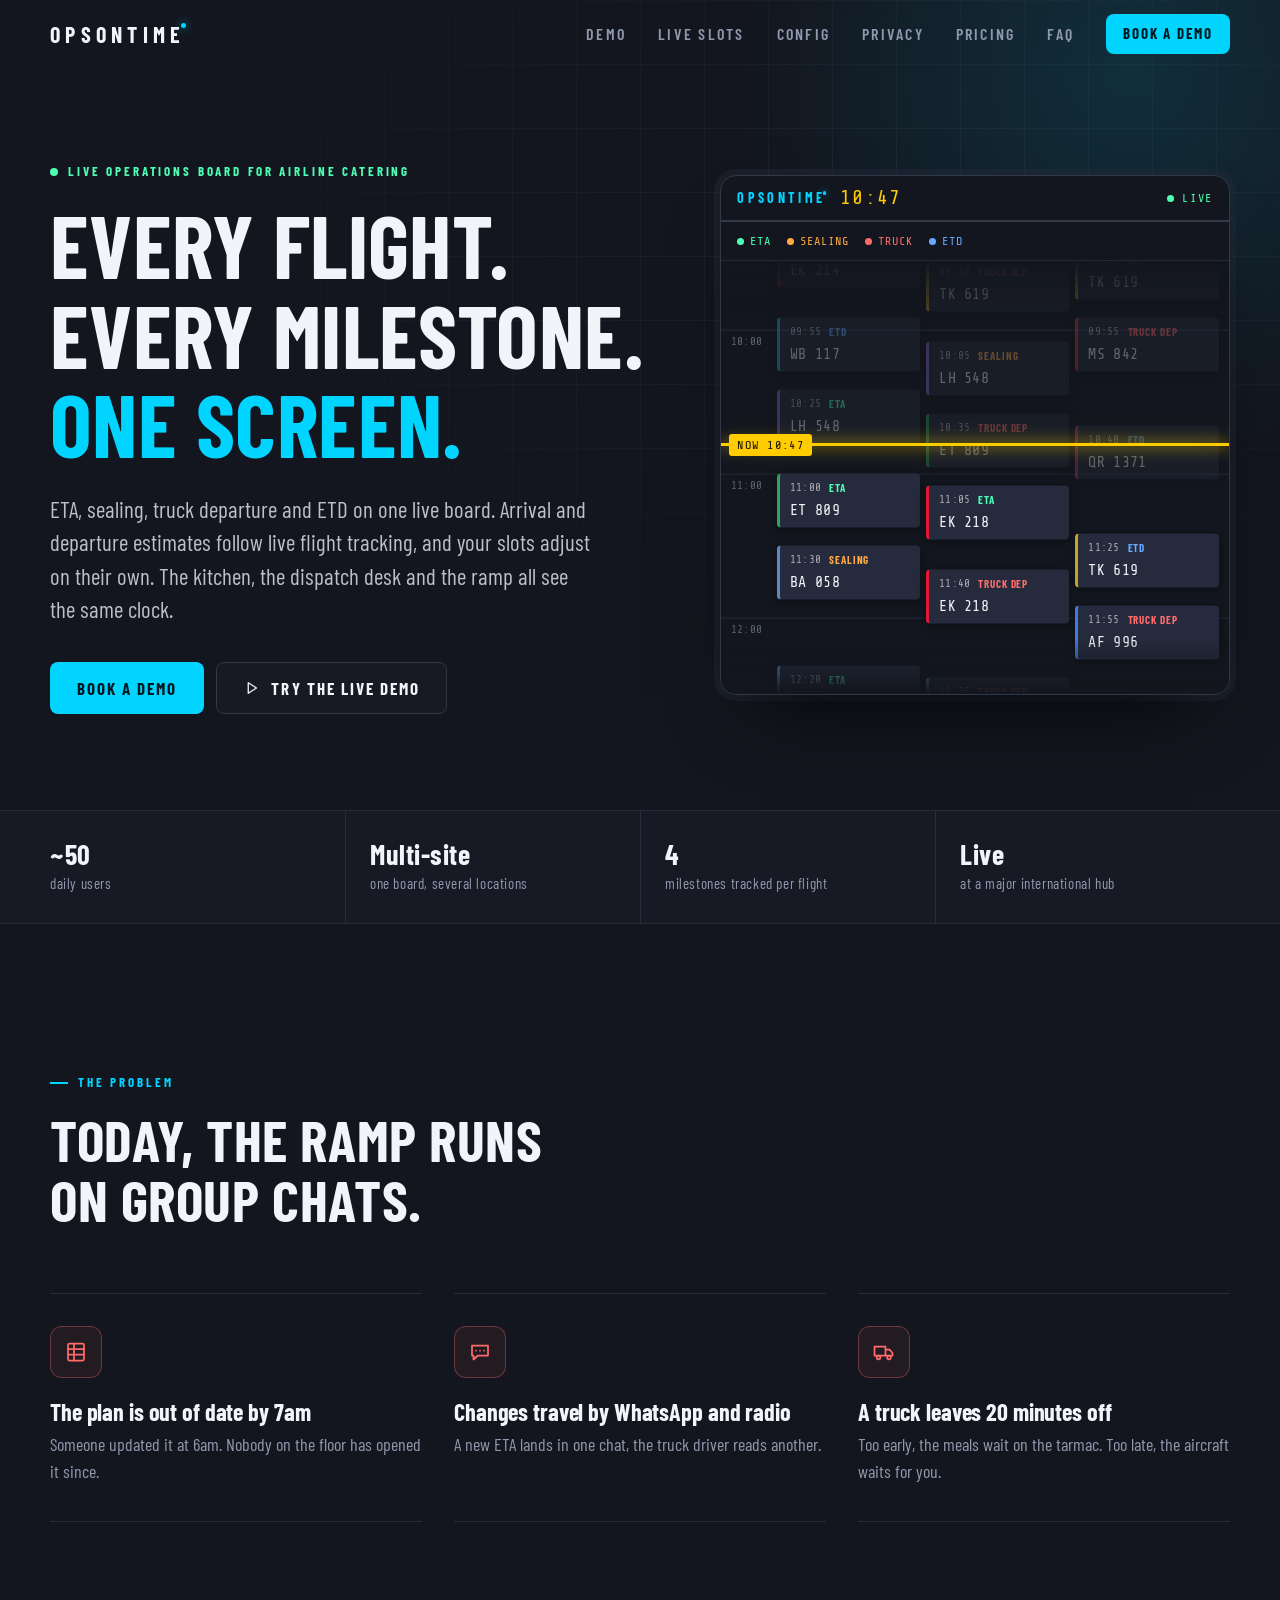
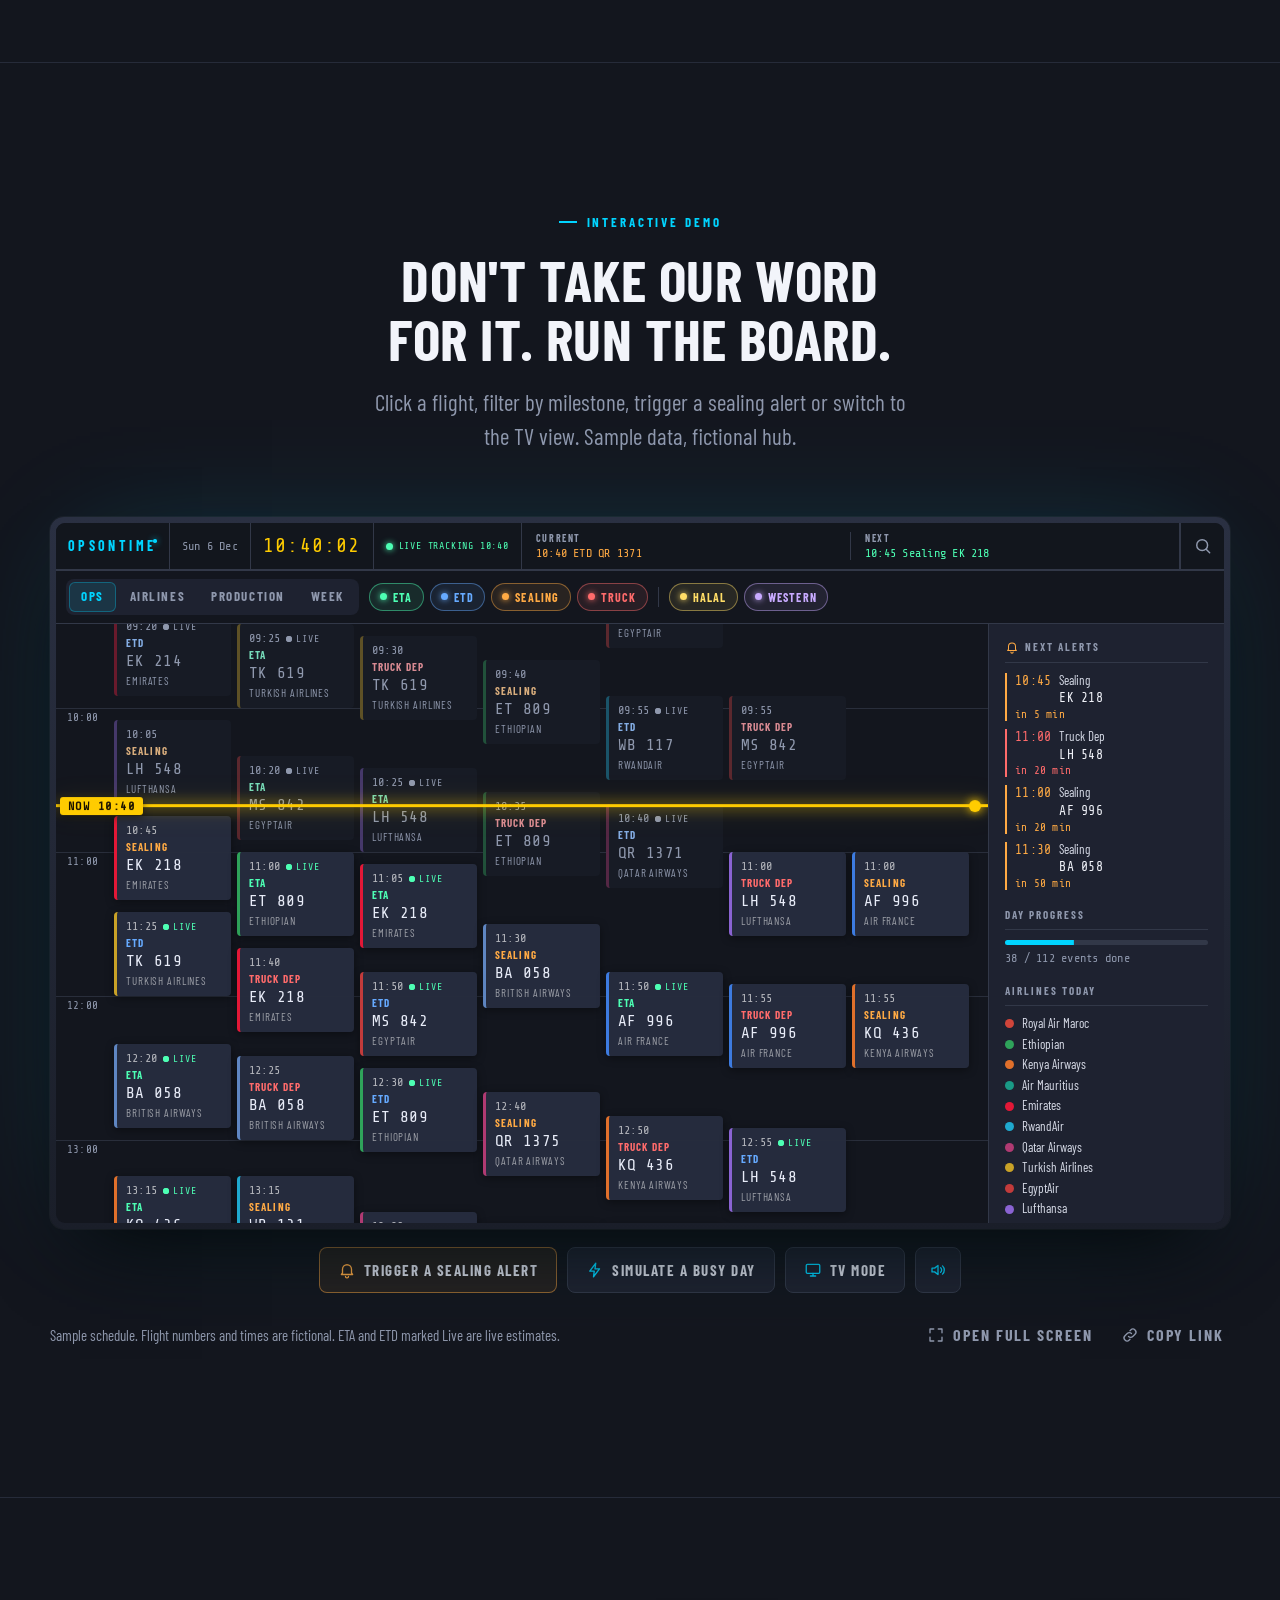
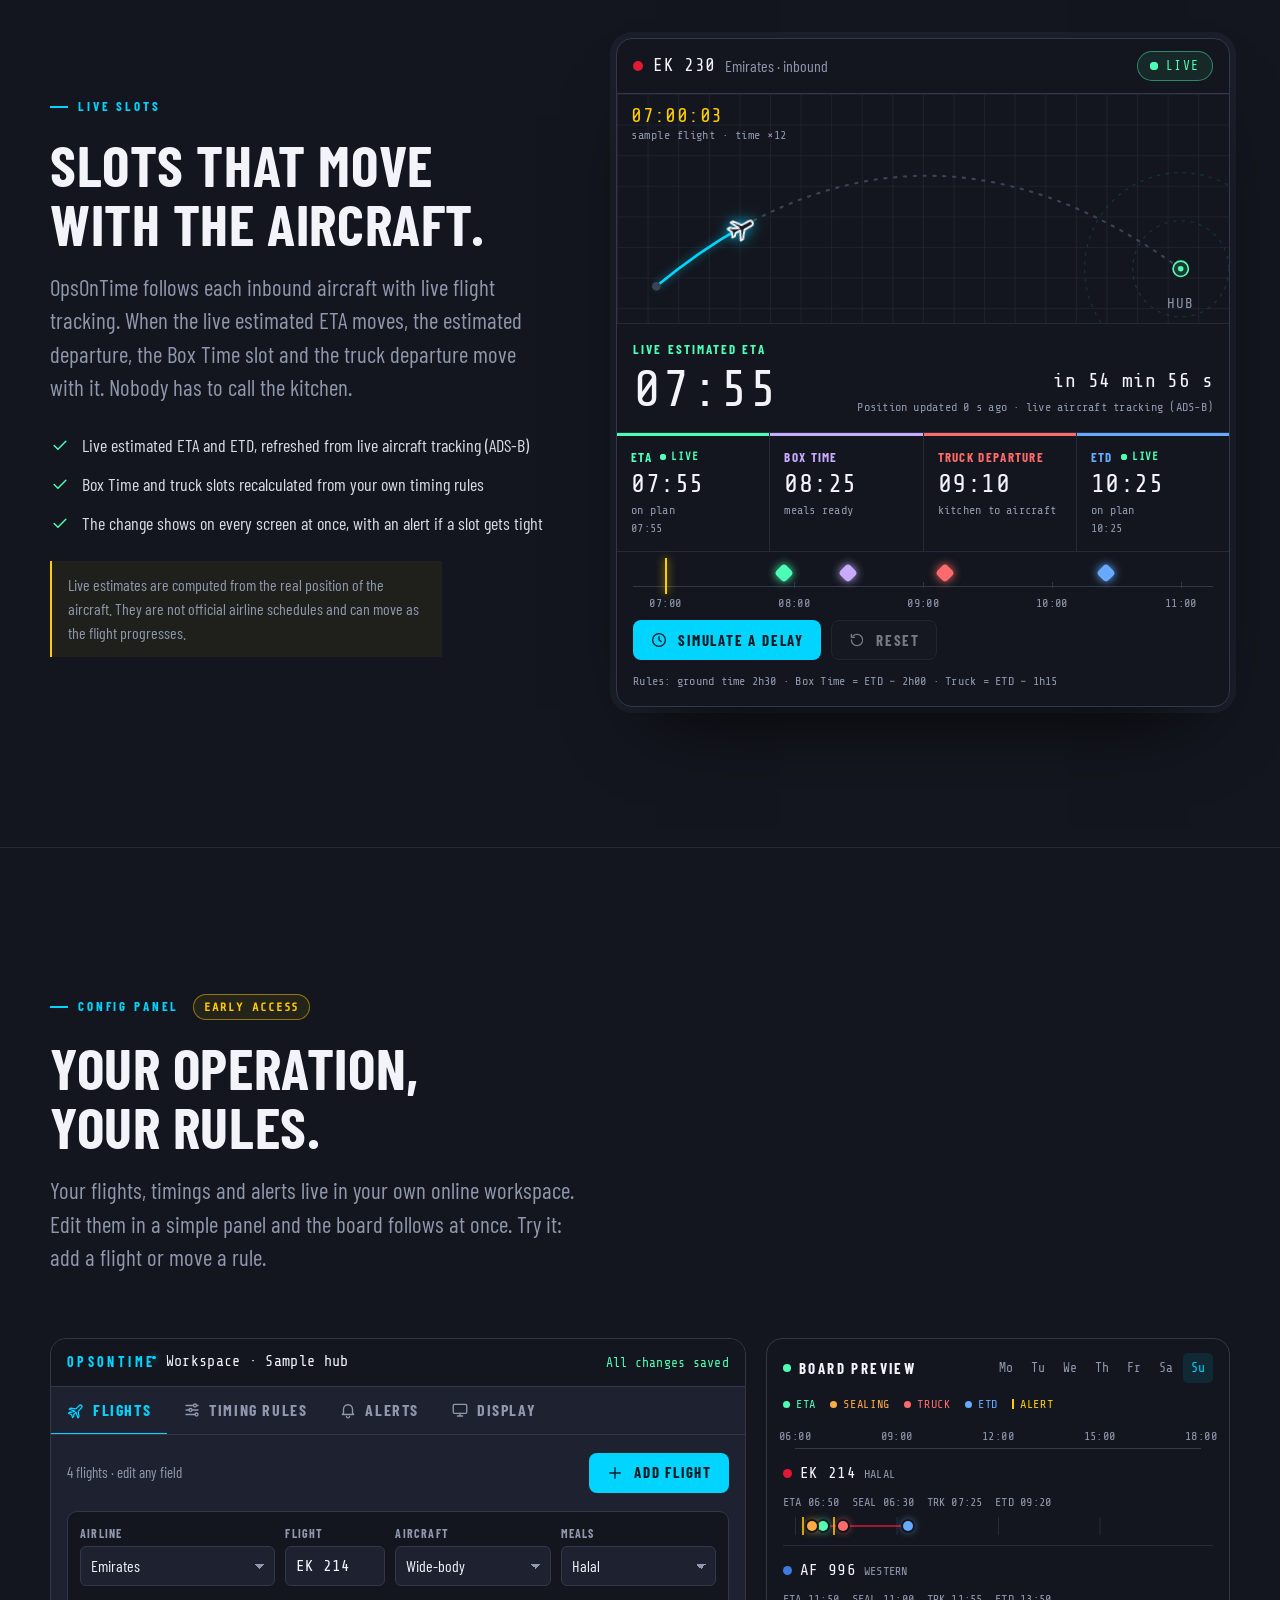
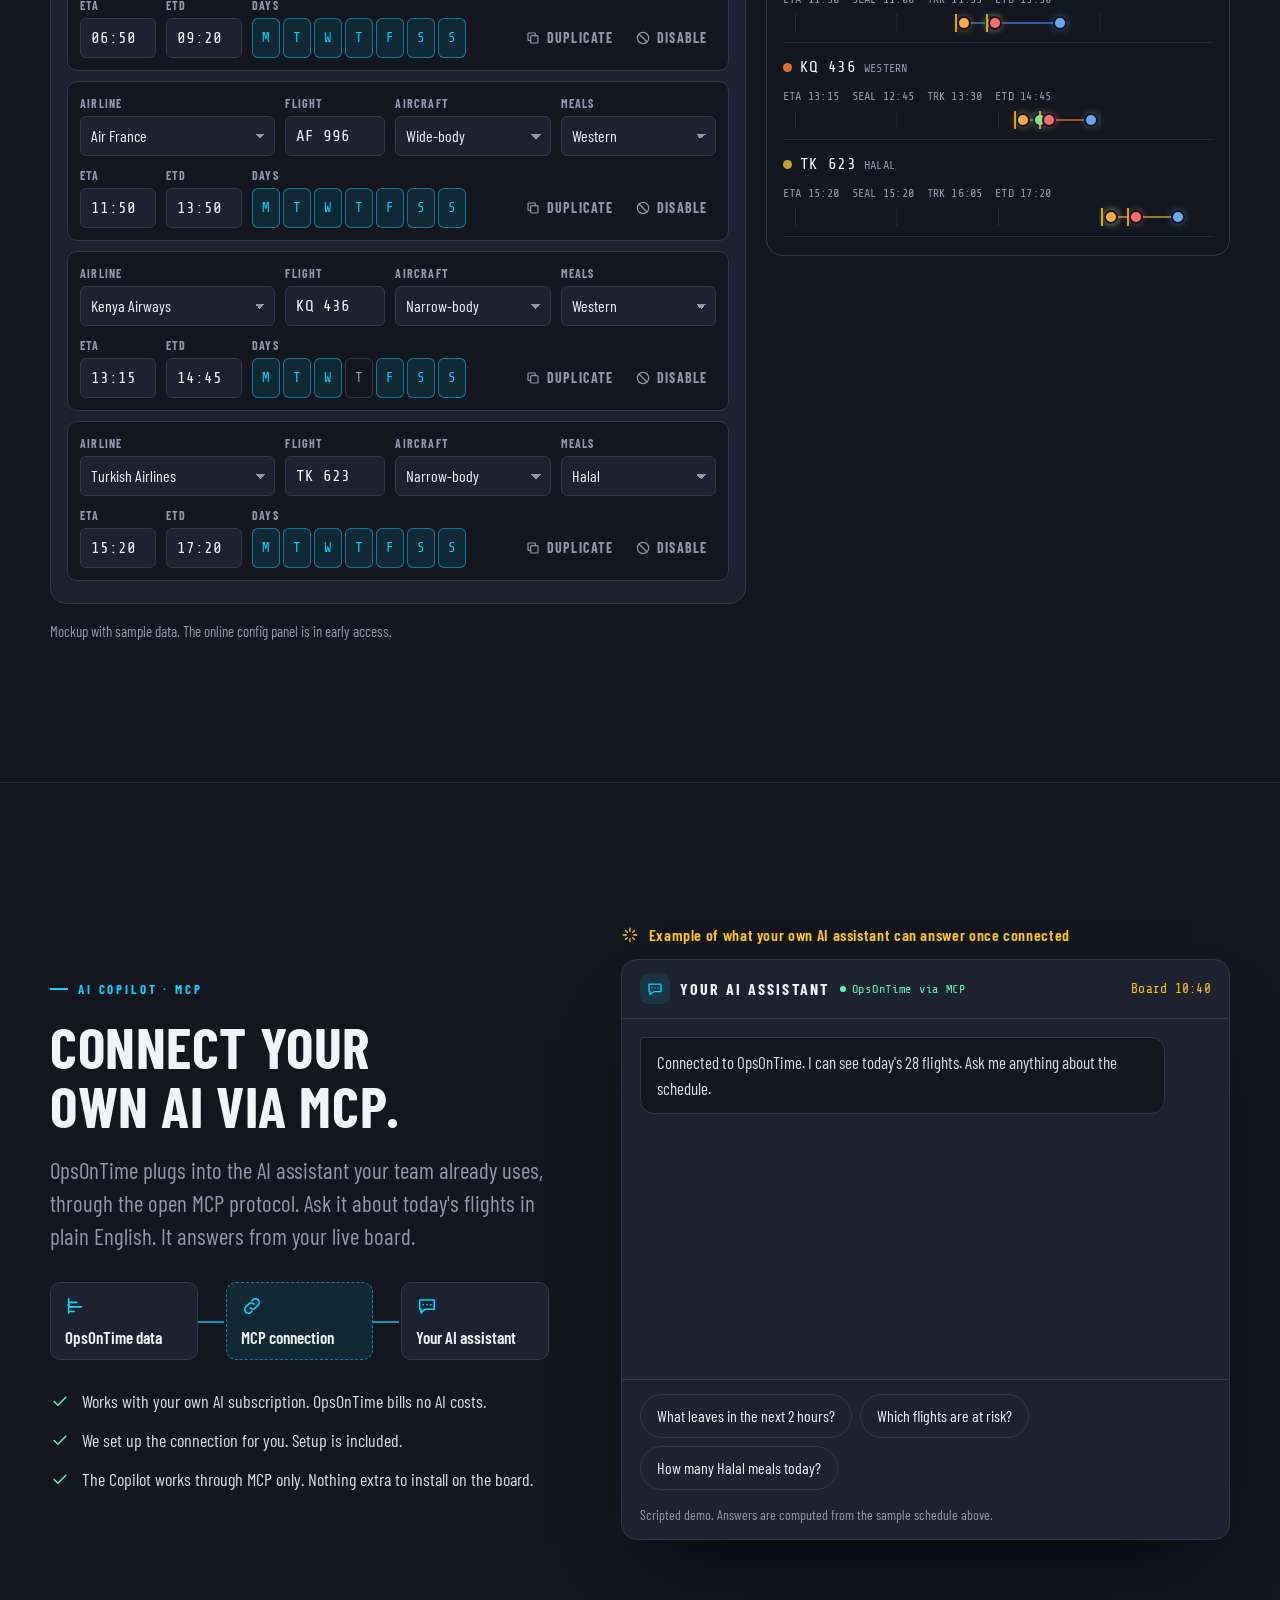
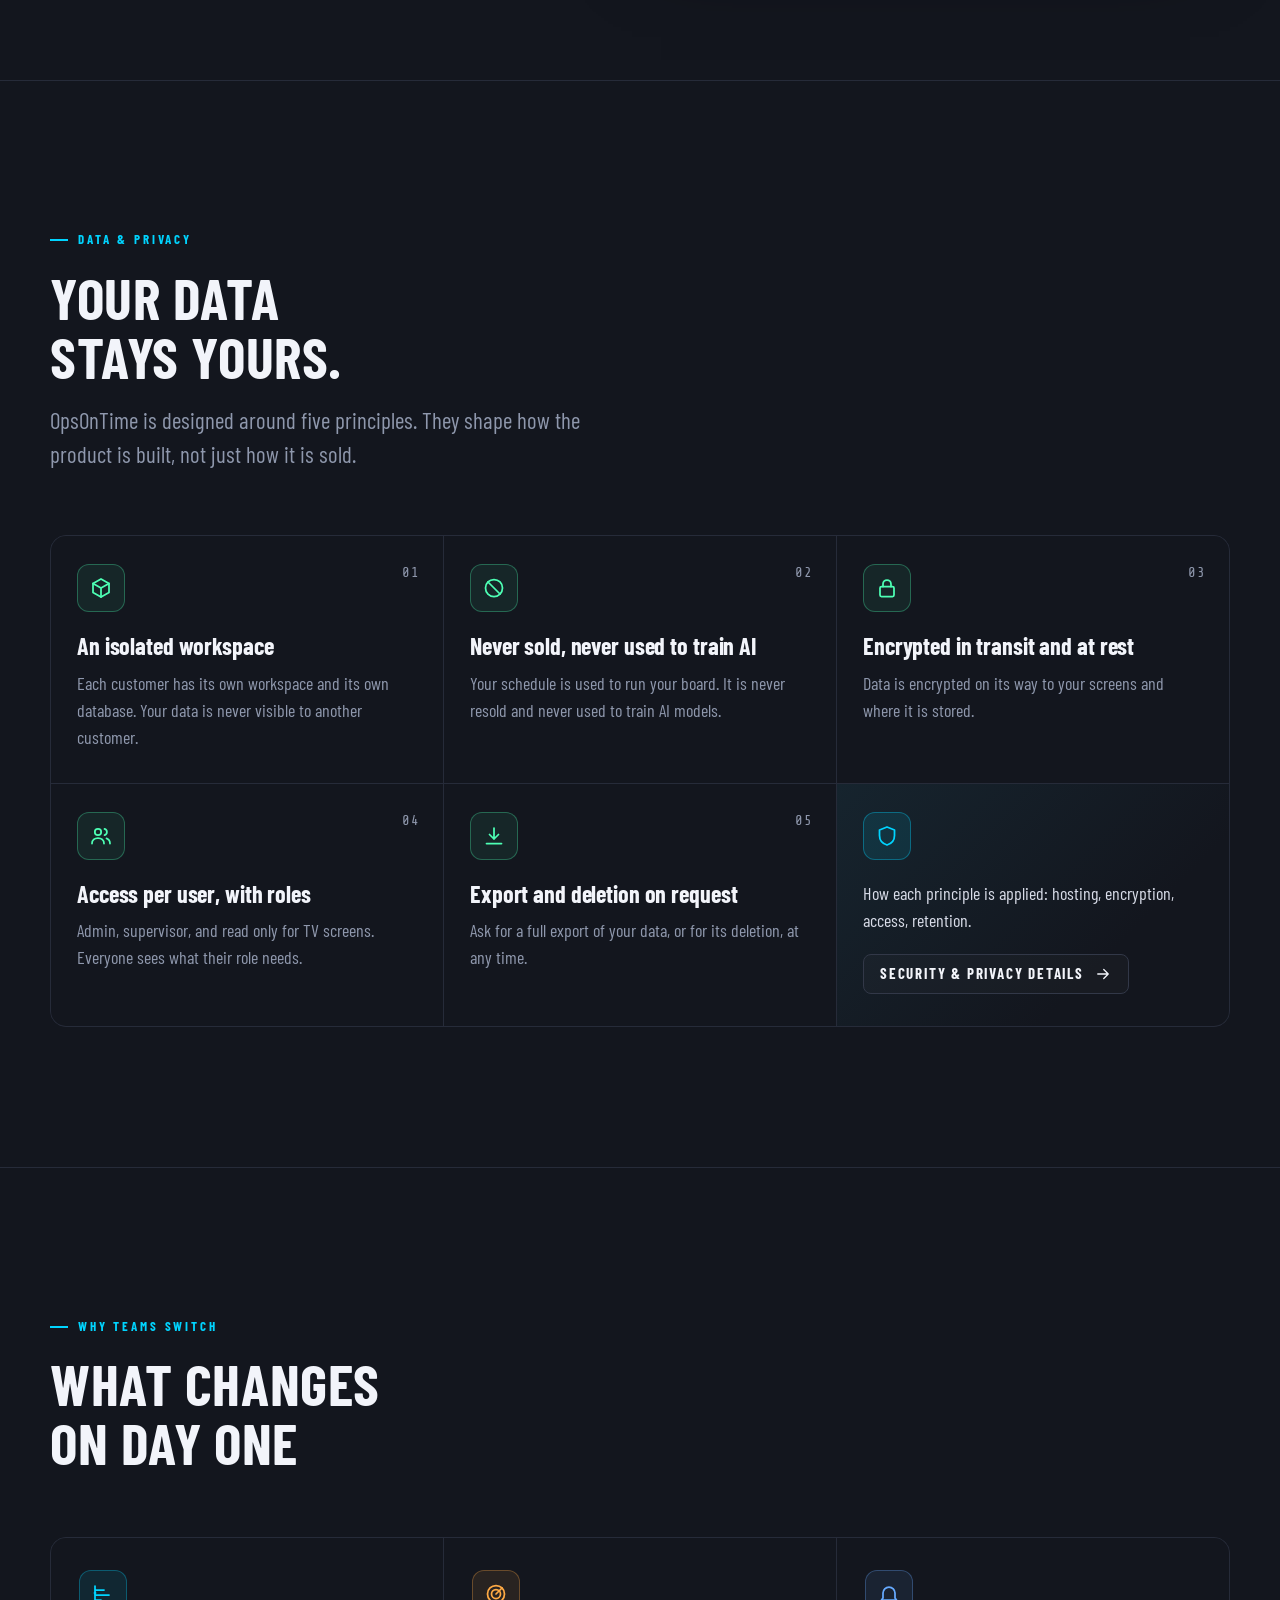
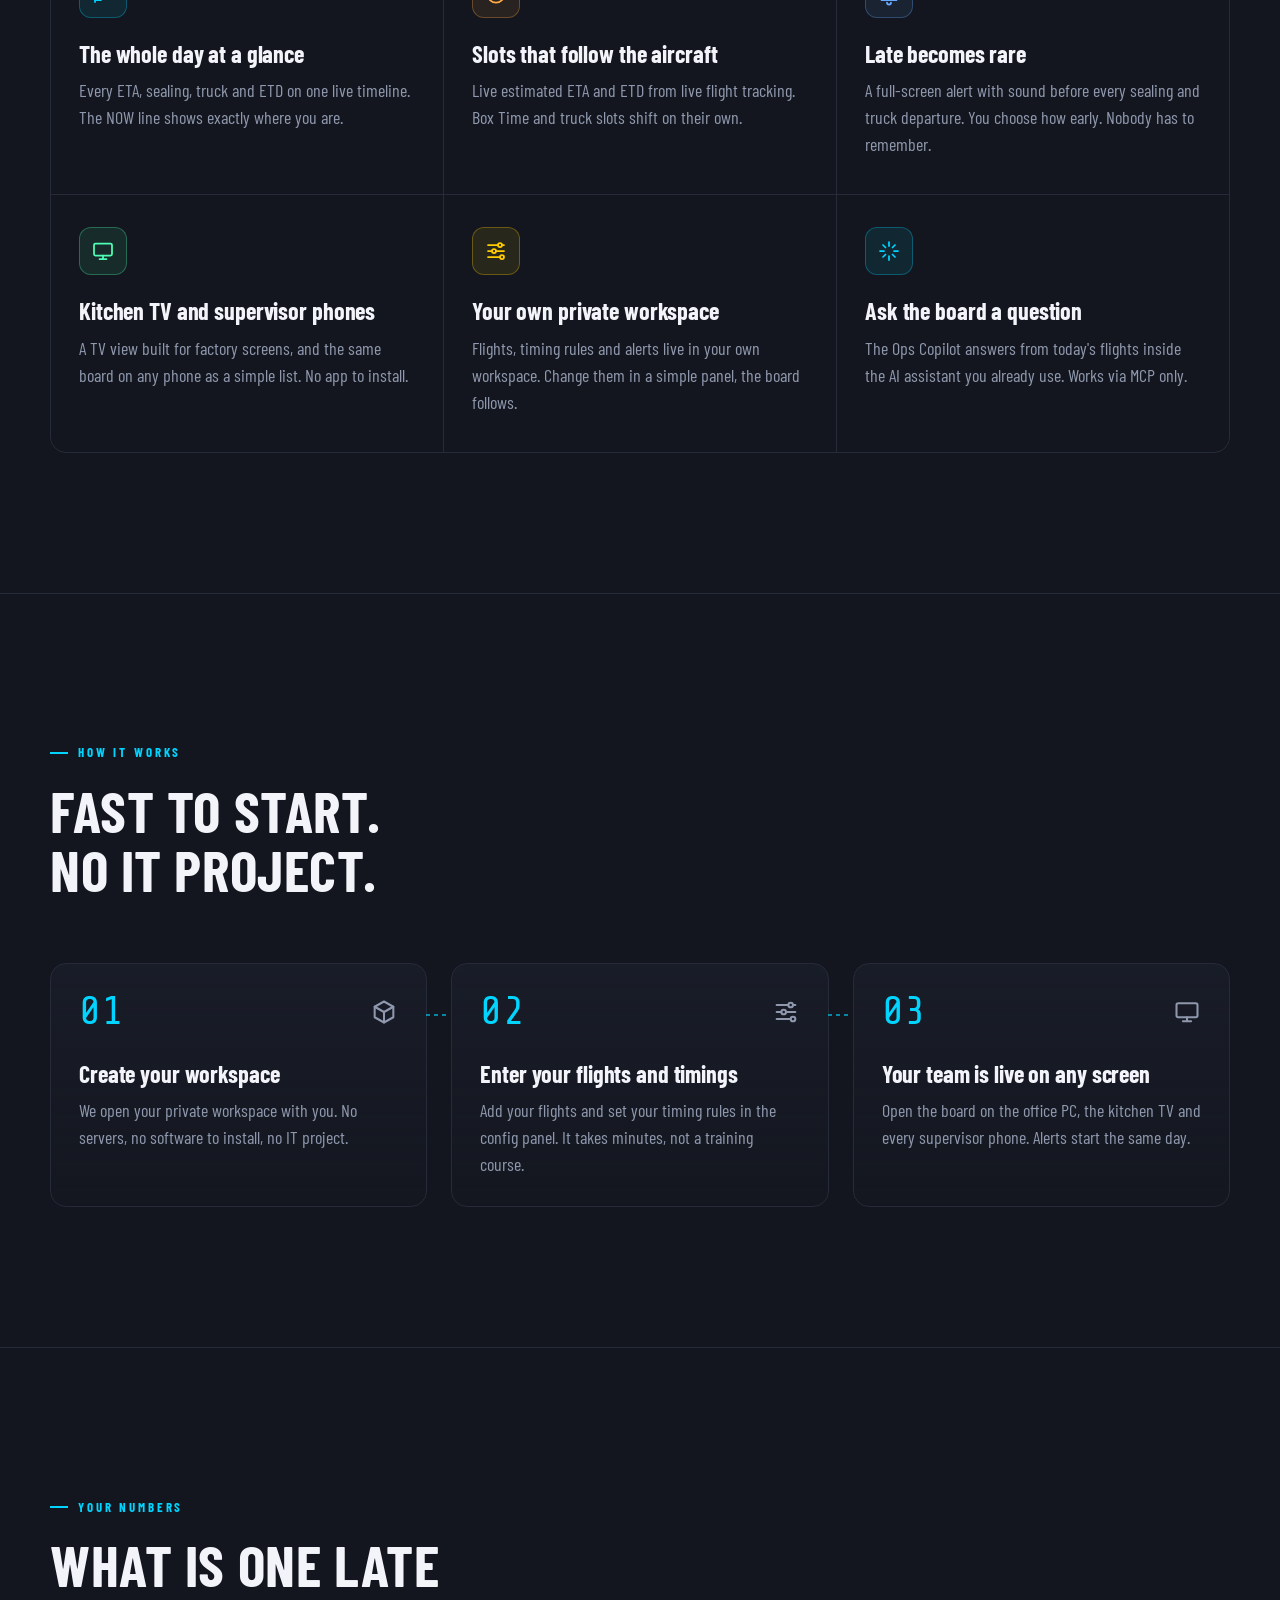
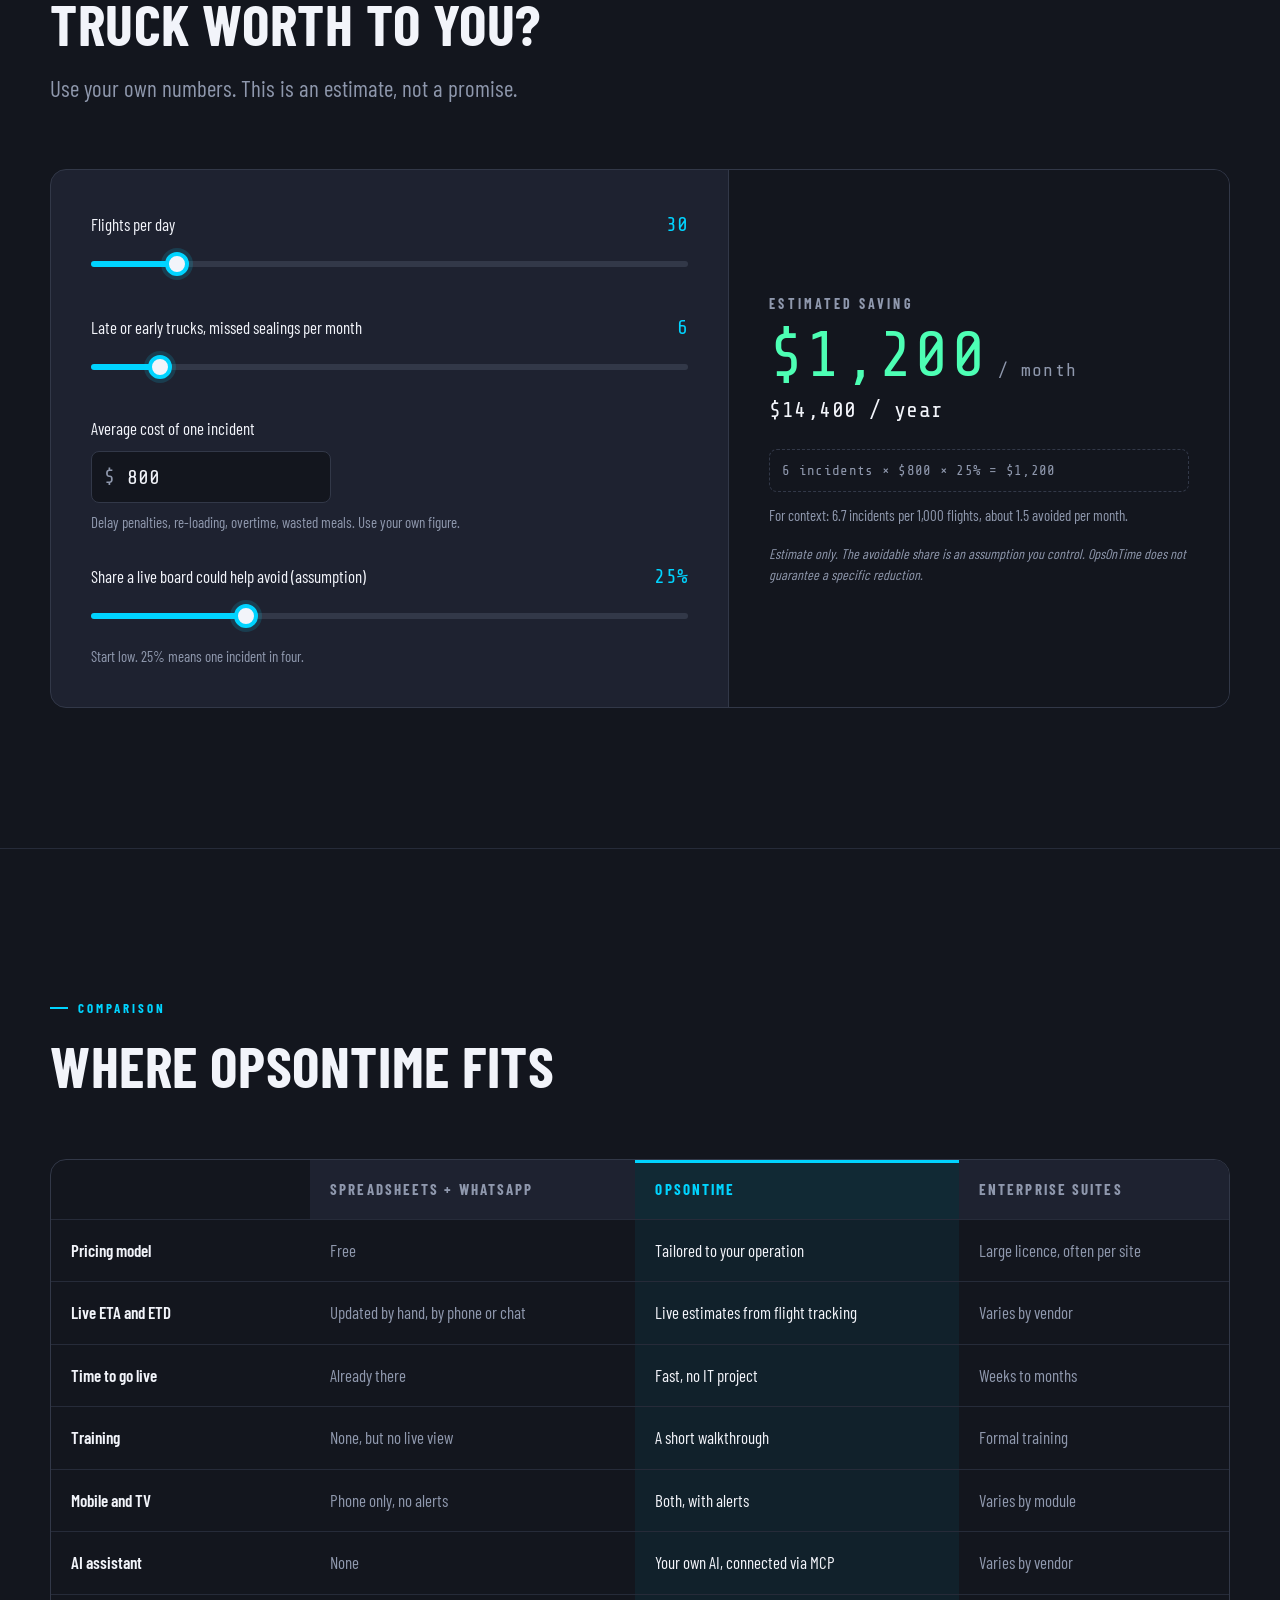
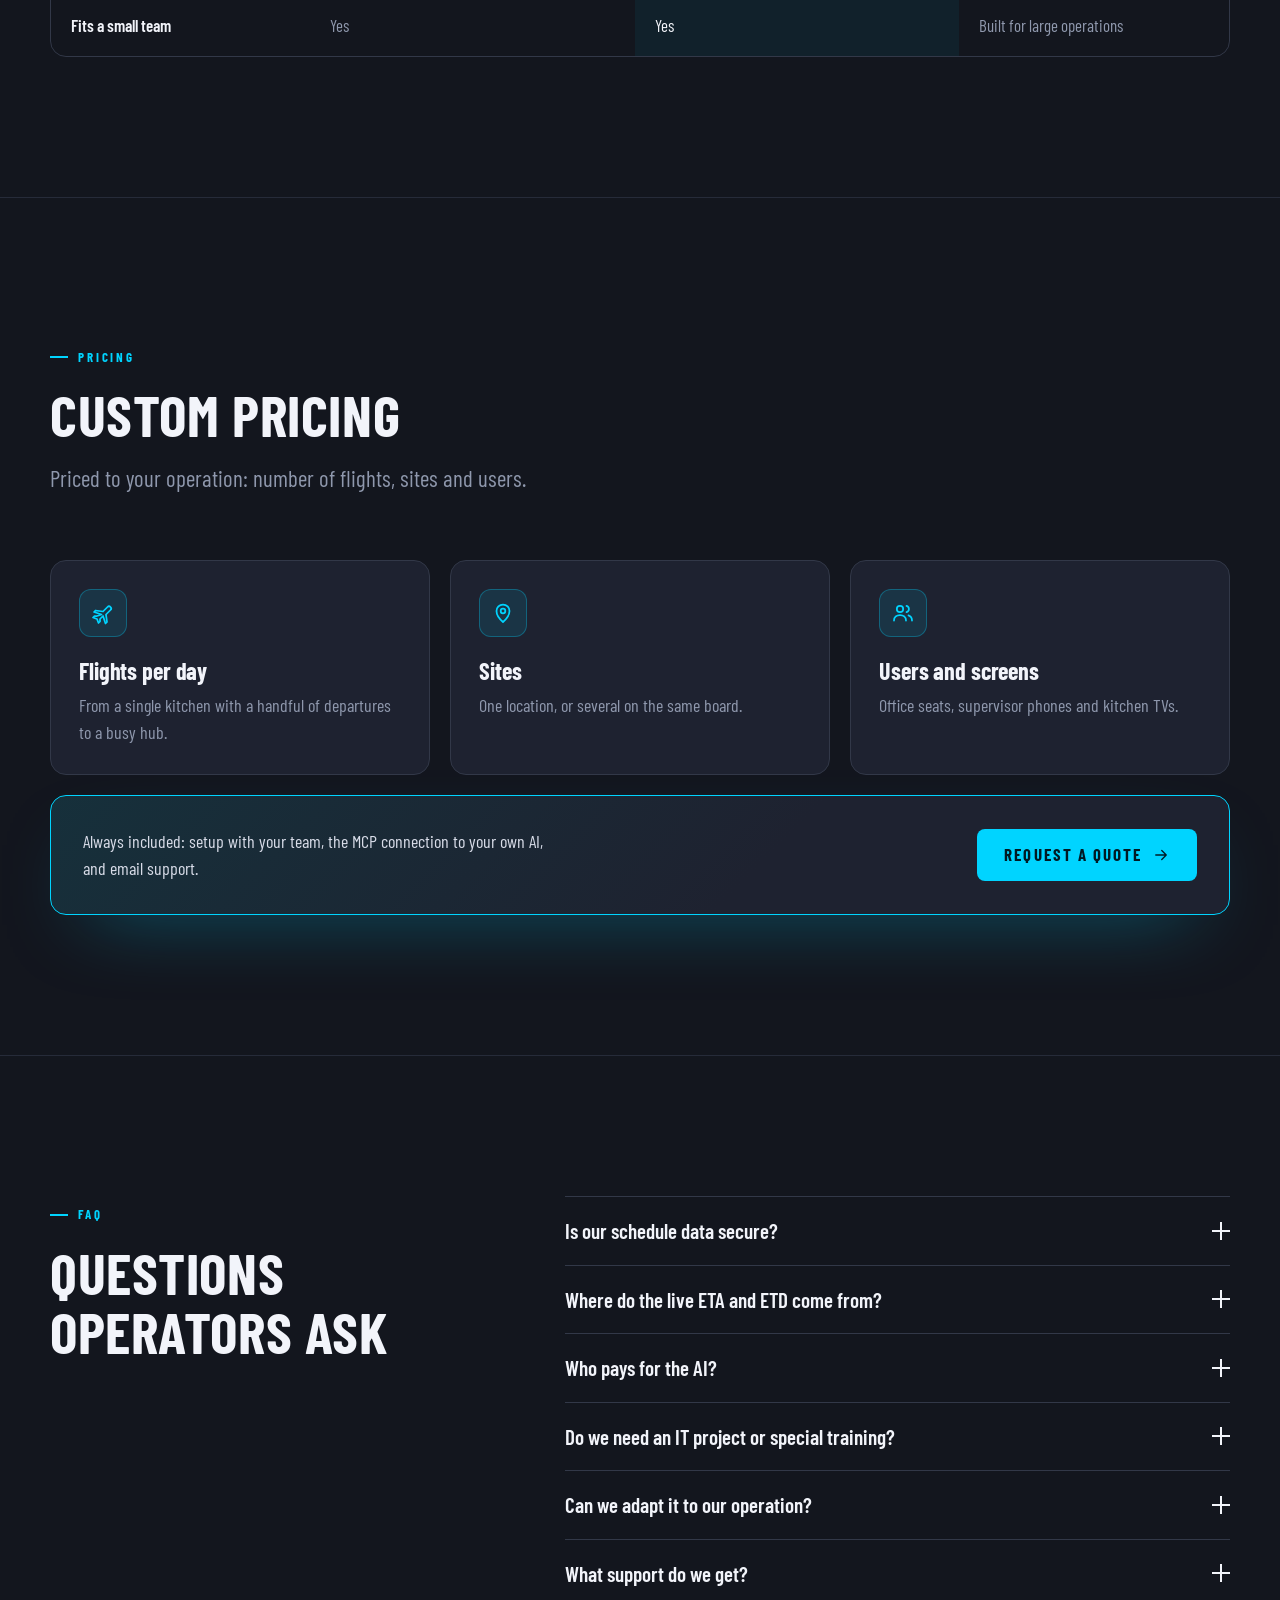
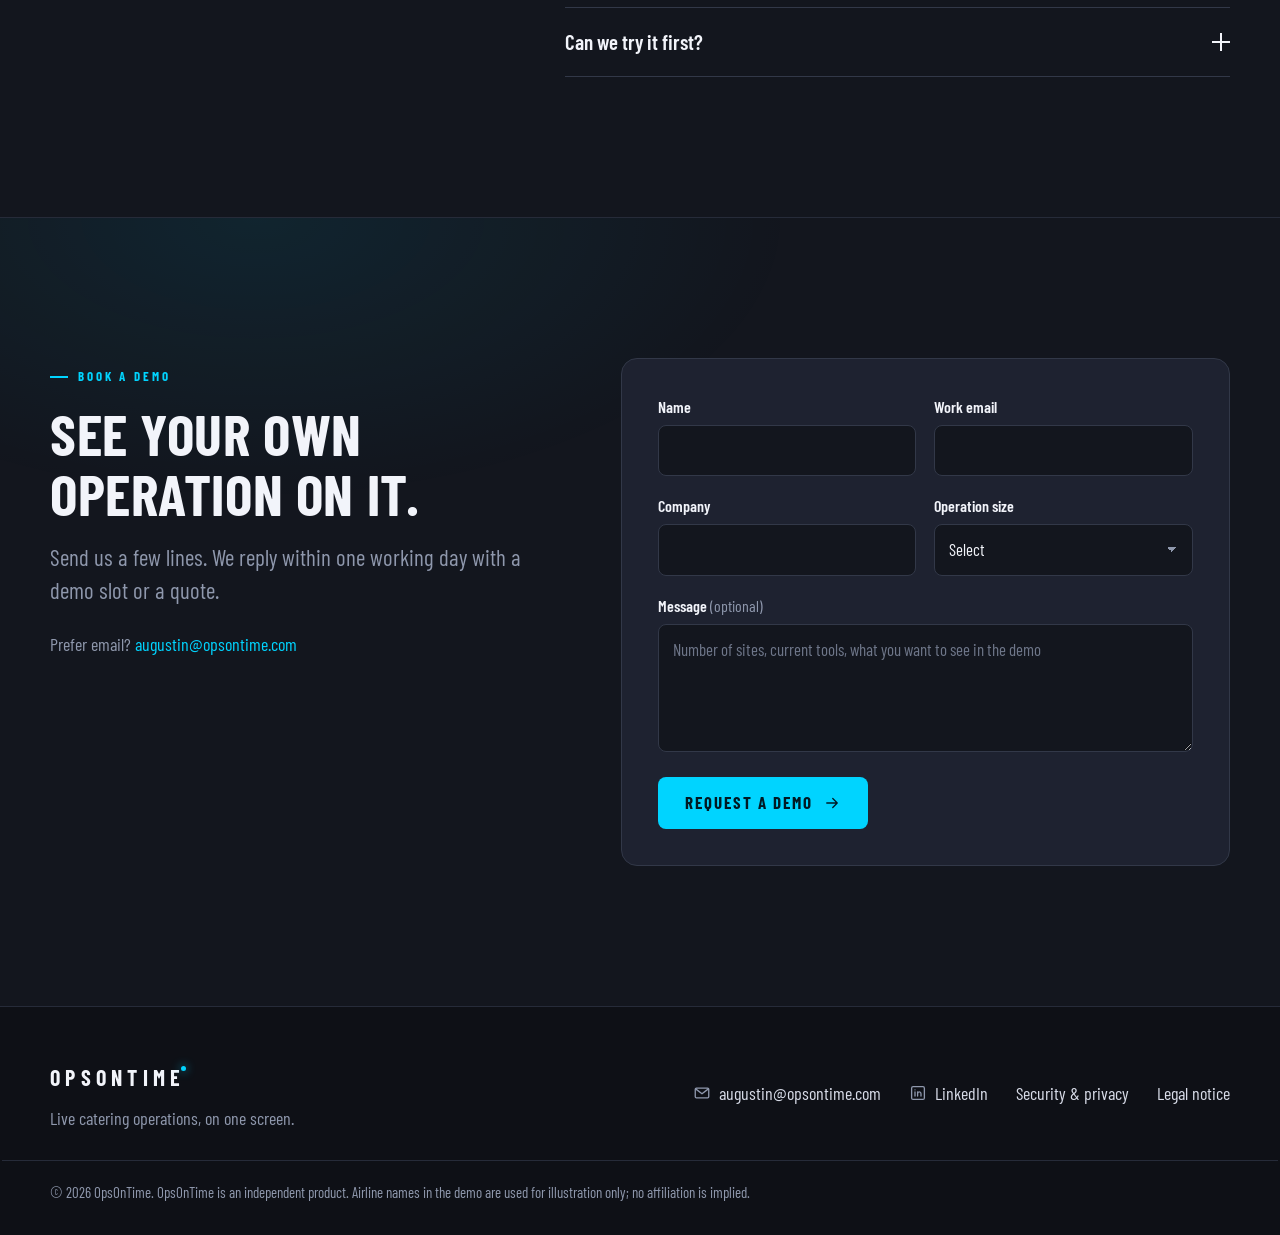
==== commit f1229920: "Use augustin@opsontime.com as the contact address Co-Authored-By: Claude Opus 5.5 <noreply@anthropic" ====
--- a/docs/index.html
+++ b/docs/index.html
@@ -27,7 +27,7 @@
 <meta name="twitter:description" content="A real-time board for airline catering: live estimated ETA and ETD from flight tracking, sealing and truck slots that adjust on their own, in your own private workspace.">
 <meta name="twitter:image" content="https://opsontime.com/assets/og-image.png">
 <script type="application/ld+json">{"@context":"https://schema.org","@type":"SoftwareApplication","name":"OpsOnTime","applicationCategory":"BusinessApplication","applicationSubCategory":"Airline catering operations","operatingSystem":"Web browser","description":"A real-time board for airline catering: live estimated ETA and ETD from flight tracking, sealing and truck slots that adjust on their own, in your own private workspace.","url":"https://opsontime.com/","image":"https://opsontime.com/assets/og-image.png"}</script>
-<script id="site-config" type="application/json">{"name":"OpsOnTime","email":"contact@opsontime.com","formProvider":"mailto","formspreeEndpoint":"https://formspree.io/f/YOUR_FORM_ID","cta":{"success":"Thank you. Your request is in. We will reply within one working day.","error":"Sending failed. Your email app will open with the message ready to send."},"roi":{"eyebrow":"Your numbers","title":"What is one late truck worth to you?","text":"Use your own numbers. This is an estimate, not a promise.","defaults":{"flightsPerDay":30,"incidentsPerMonth":6,"costPerIncident":800,"avoidablePct":25},"currency":"$","disclaimer":"Estimate only. The avoidable share is an assumption you control. OpsOnTime does not guarantee a specific reduction."},"copilot":{"questions":["What leaves in the next 2 hours?","Which flights are at risk?","How many Halal meals today?"]}}</script>
+<script id="site-config" type="application/json">{"name":"OpsOnTime","email":"augustin@opsontime.com","formProvider":"mailto","formspreeEndpoint":"https://formspree.io/f/YOUR_FORM_ID","cta":{"success":"Thank you. Your request is in. We will reply within one working day.","error":"Sending failed. Your email app will open with the message ready to send."},"roi":{"eyebrow":"Your numbers","title":"What is one late truck worth to you?","text":"Use your own numbers. This is an estimate, not a promise.","defaults":{"flightsPerDay":30,"incidentsPerMonth":6,"costPerIncident":800,"avoidablePct":25},"currency":"$","disclaimer":"Estimate only. The avoidable share is an assumption you control. OpsOnTime does not guarantee a specific reduction."},"copilot":{"questions":["What leaves in the next 2 hours?","Which flights are at risk?","How many Halal meals today?"]}}</script>
 <script type="module" src="assets/js/main.js"></script>
 </head>
 <body class="">
@@ -521,7 +521,7 @@
       <p class="eyebrow">Book a demo</p>
       <h2 class="h2" id="contact-title">See your own operation on it.</h2>
       <p class="lead">Send us a few lines. We reply within one working day with a demo slot or a quote.</p>
-      <p class="contact-direct">Prefer email? <a href="mailto:contact@opsontime.com">contact@opsontime.com</a></p>
+      <p class="contact-direct">Prefer email? <a href="mailto:augustin@opsontime.com">augustin@opsontime.com</a></p>
     </div>
     <div class="form-card reveal">
       <form class="demo-form" name="demo-request" method="POST" action="https://formspree.io/f/YOUR_FORM_ID" novalidate data-form
@@ -574,7 +574,7 @@
       <p>Live catering operations, on one screen.</p>
     </div>
     <ul class="footer-links">
-      <li><a href="mailto:contact@opsontime.com"><svg class="ico" viewBox="0 0 24 24" width="24" height="24" fill="none" stroke="currentColor" stroke-width="1.75" stroke-linecap="round" stroke-linejoin="round" aria-hidden="true" focusable="false"><rect x="3" y="5.5" width="18" height="13" rx="1.5"/><path d="m3.5 6.5 8.5 6.5 8.5-6.5"/></svg><span>contact@opsontime.com</span></a></li>
+      <li><a href="mailto:augustin@opsontime.com"><svg class="ico" viewBox="0 0 24 24" width="24" height="24" fill="none" stroke="currentColor" stroke-width="1.75" stroke-linecap="round" stroke-linejoin="round" aria-hidden="true" focusable="false"><rect x="3" y="5.5" width="18" height="13" rx="1.5"/><path d="m3.5 6.5 8.5 6.5 8.5-6.5"/></svg><span>augustin@opsontime.com</span></a></li>
       <li><a href="https://www.linkedin.com/in/YOUR-PROFILE" rel="noopener" target="_blank"><svg class="ico" viewBox="0 0 24 24" width="24" height="24" fill="none" stroke="currentColor" stroke-width="1.75" stroke-linecap="round" stroke-linejoin="round" aria-hidden="true" focusable="false"><rect x="3.5" y="3.5" width="17" height="17" rx="2"/><path d="M8 10.5V16M8 7.8v.01M11.5 16v-5.5M11.5 13c0-1.5 1-2.5 2.3-2.5S16 11.2 16 13v3"/></svg><span>LinkedIn</span></a></li>
       <li><a href="privacy/">Security & privacy</a></li>
       <li><a href="legal/">Legal notice</a></li>
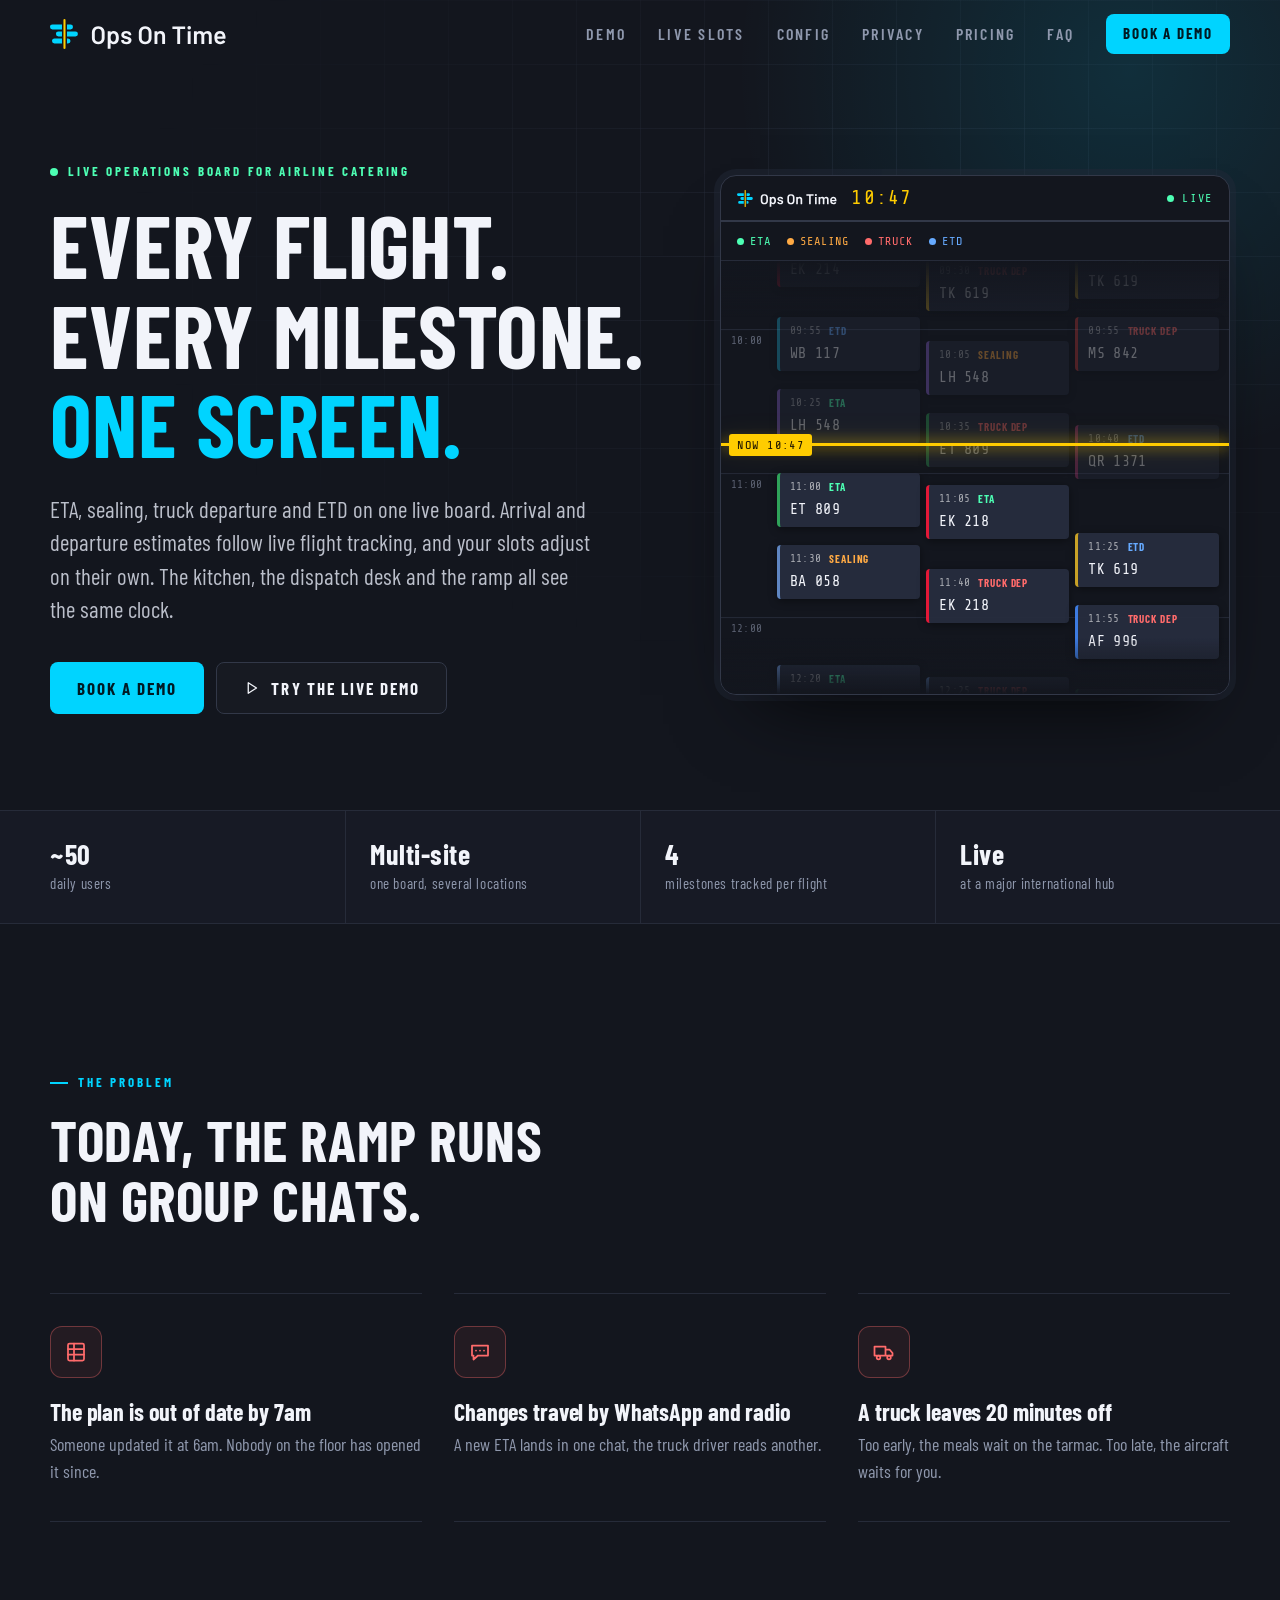
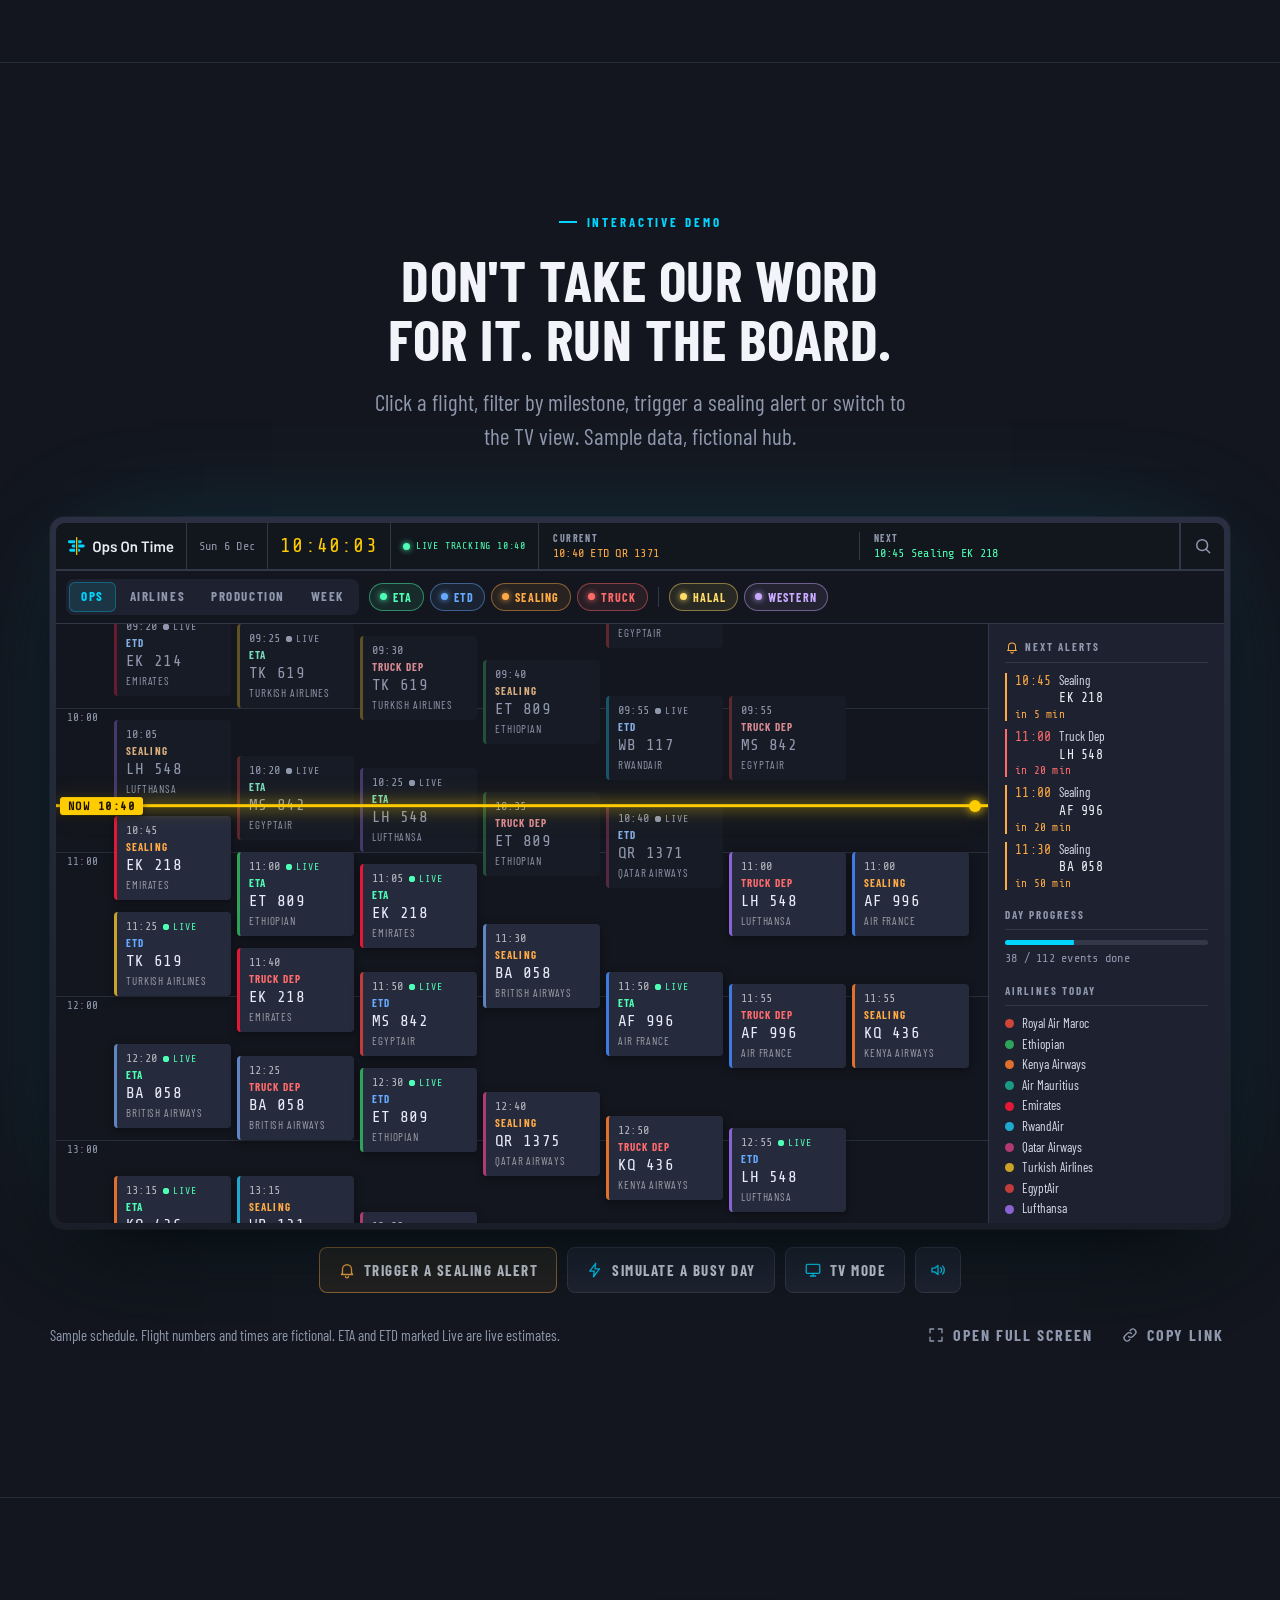
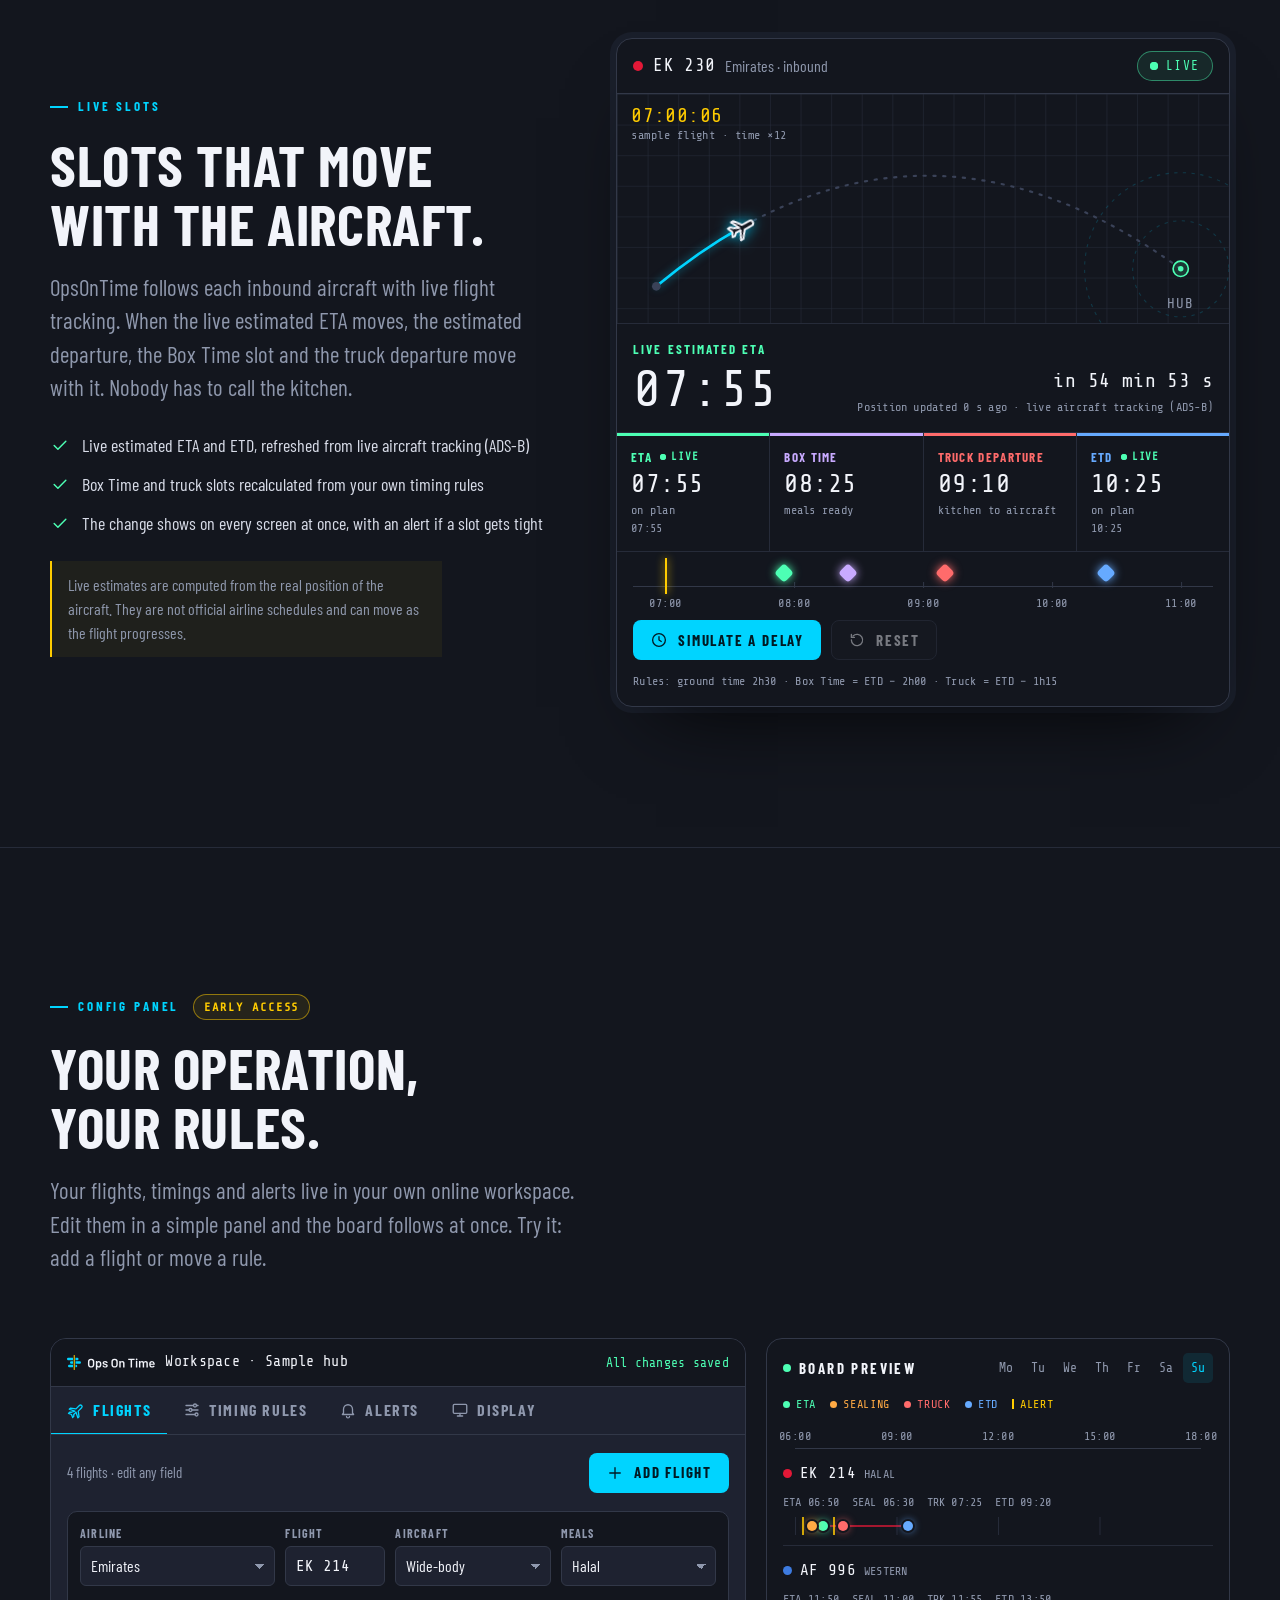
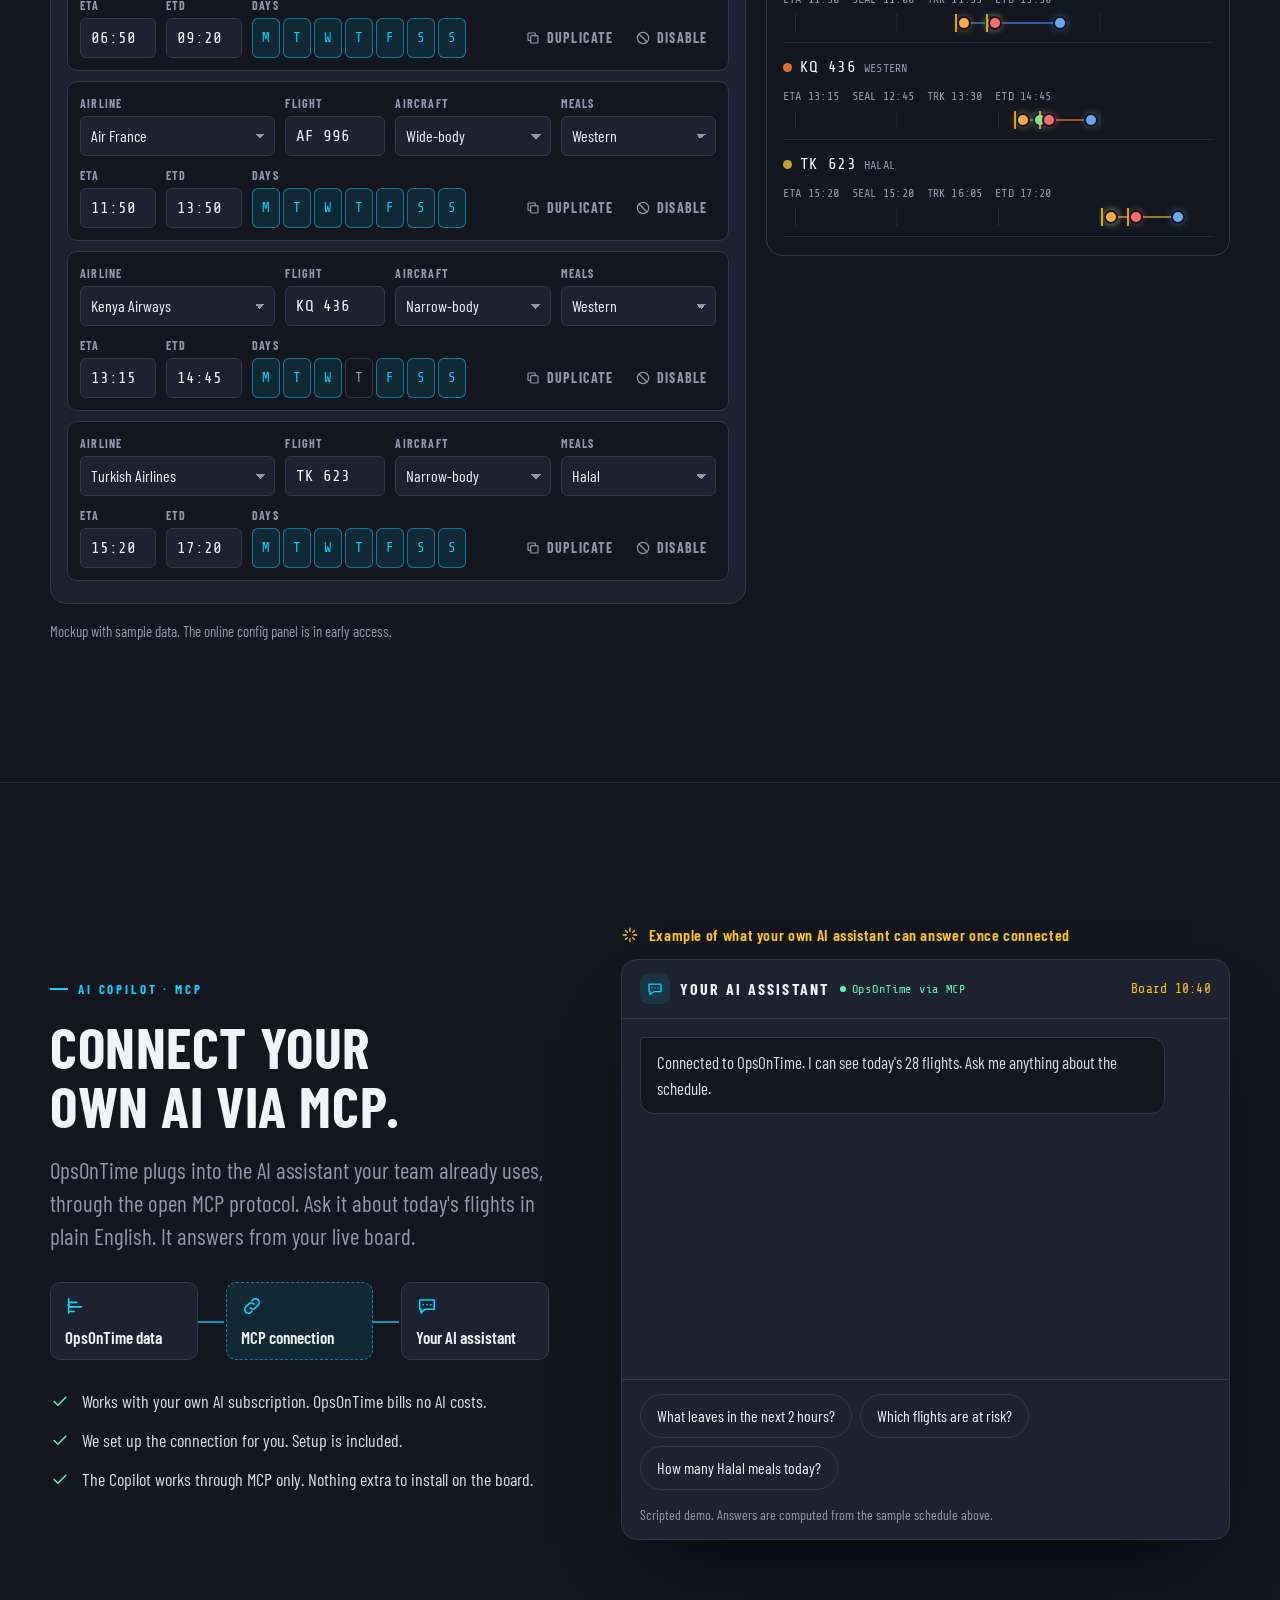
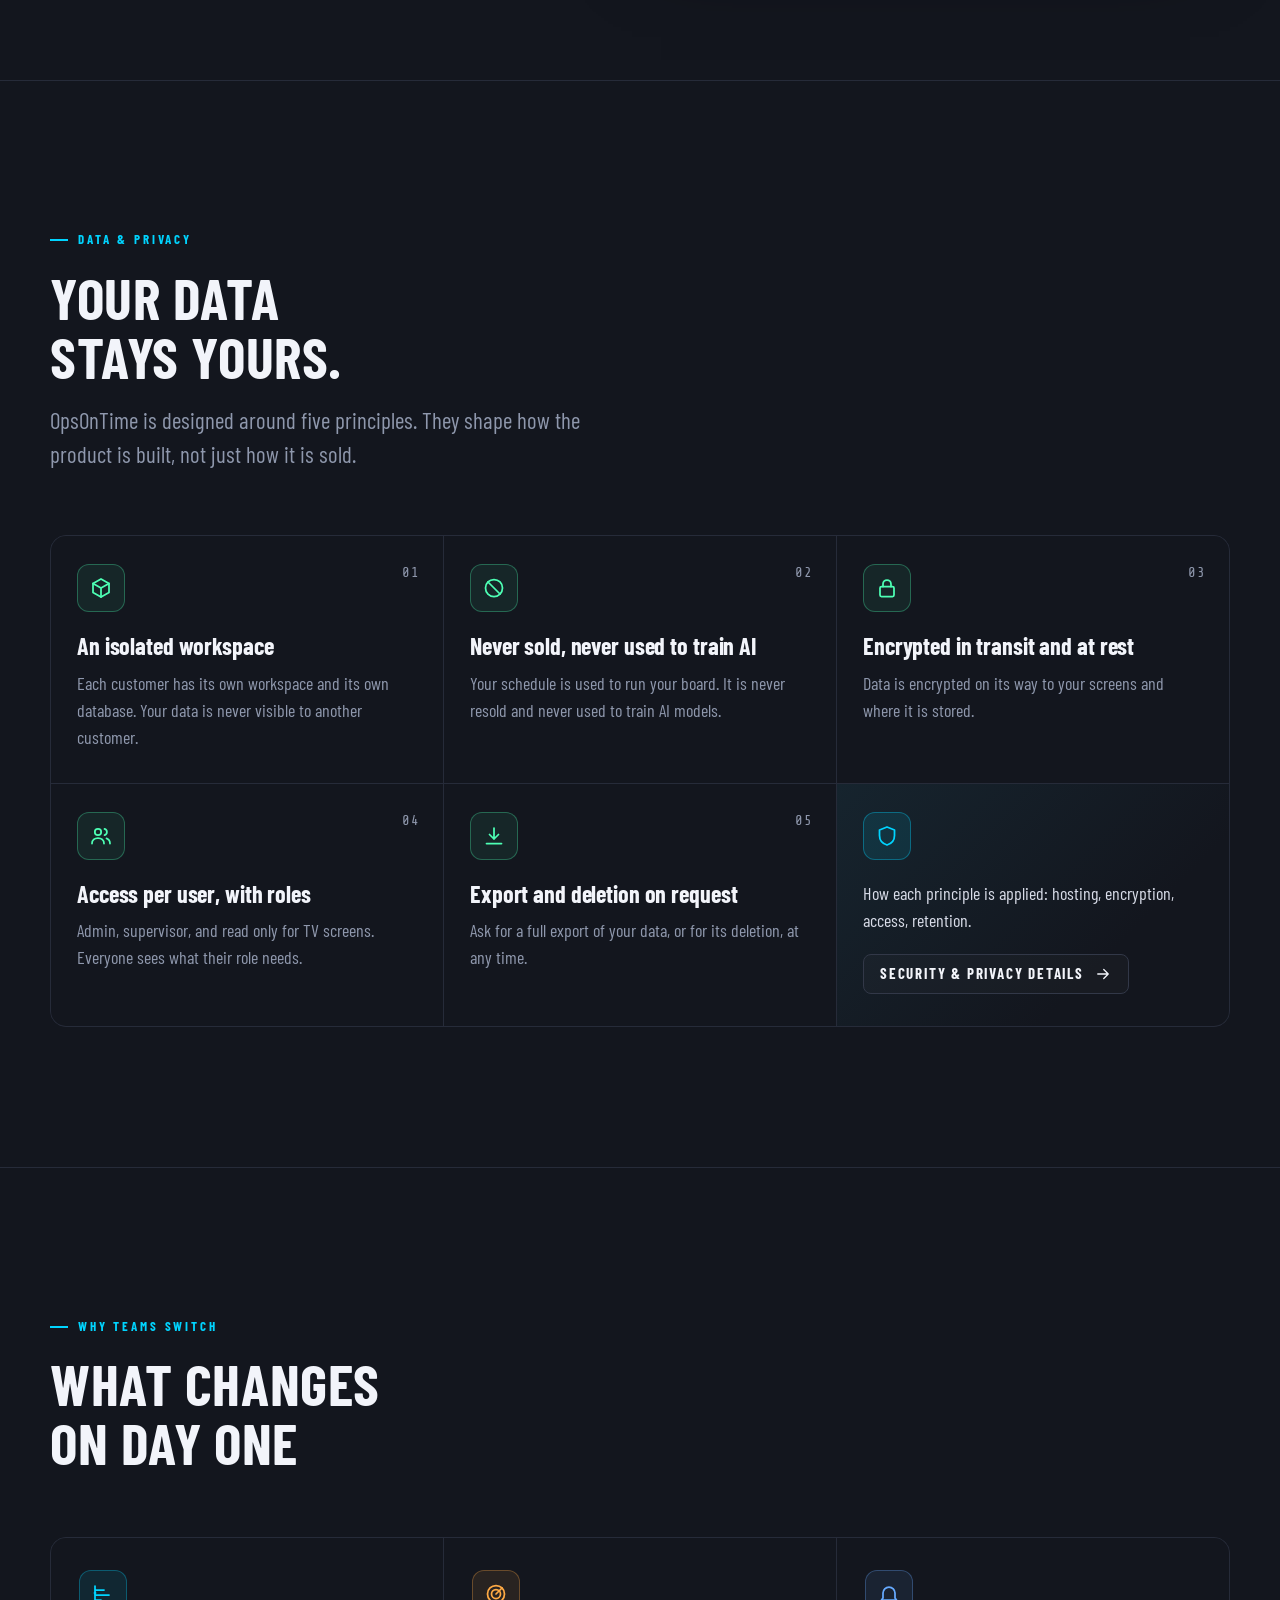
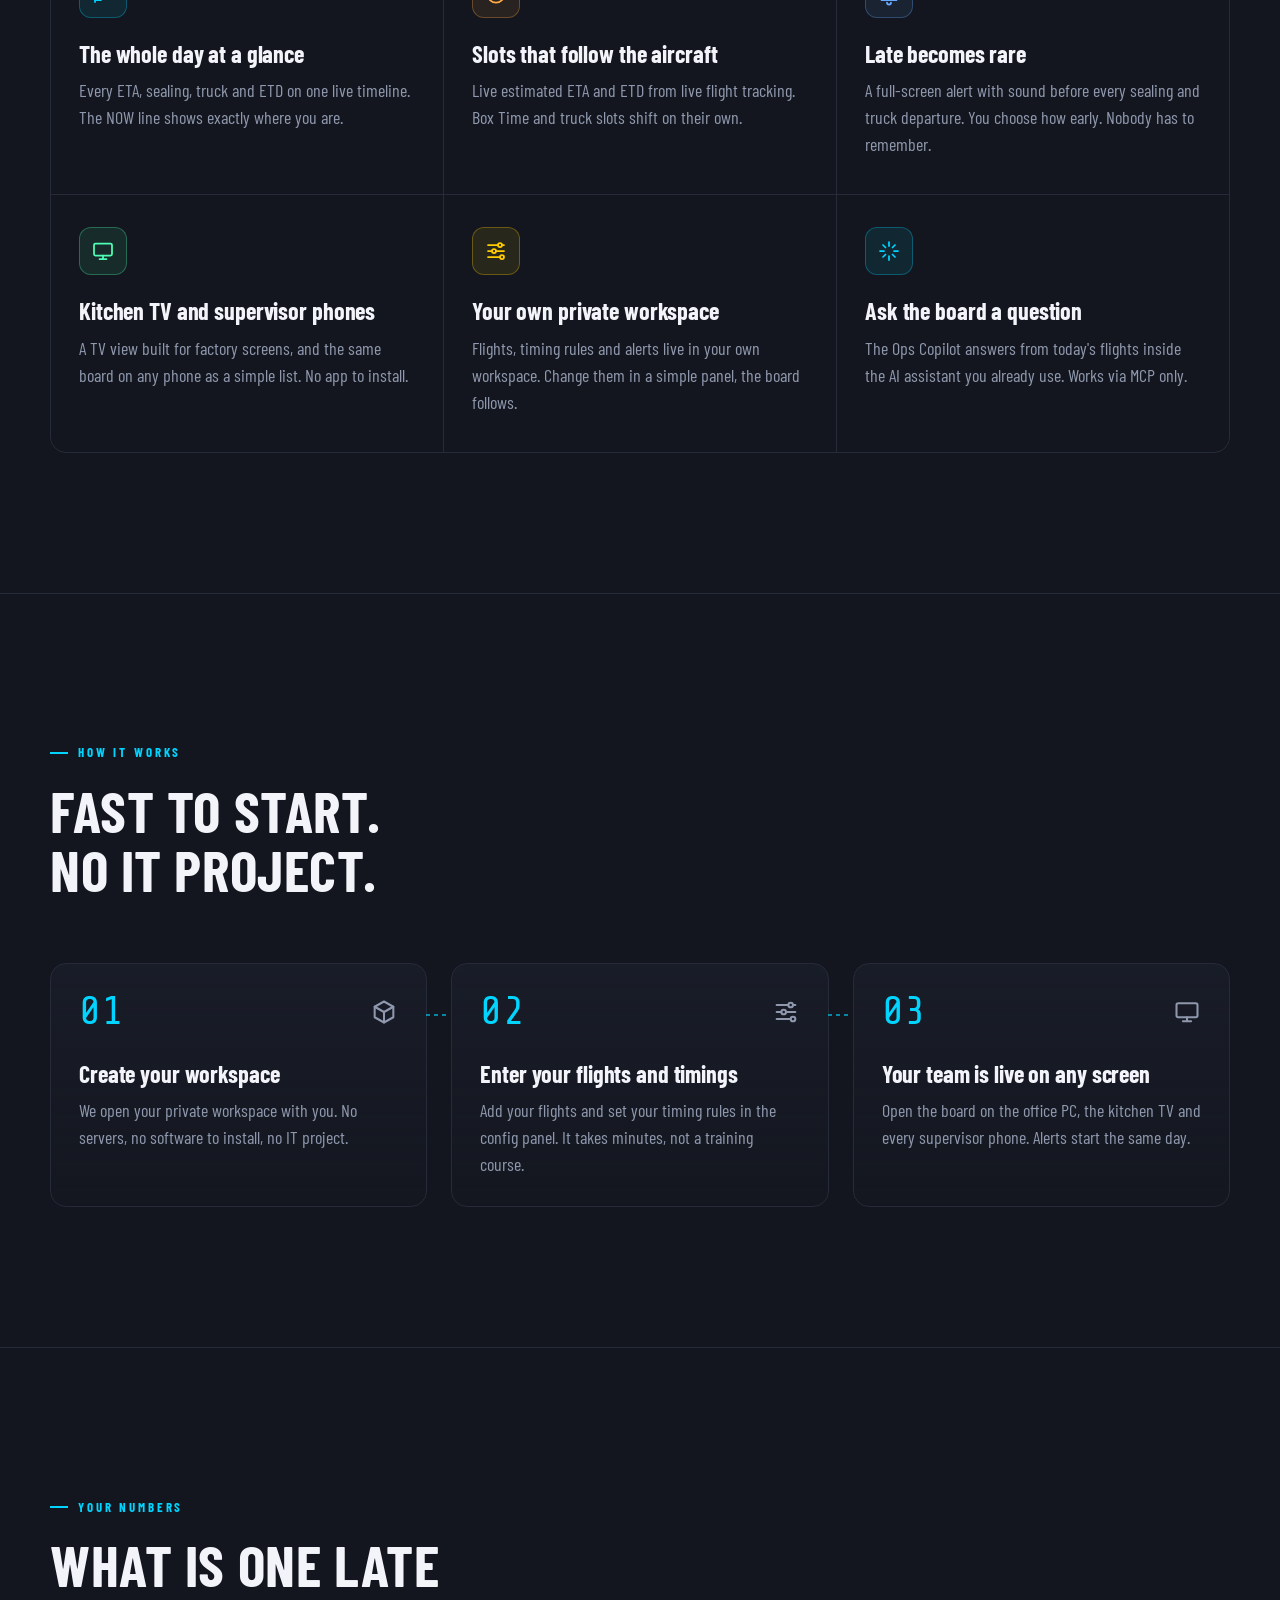
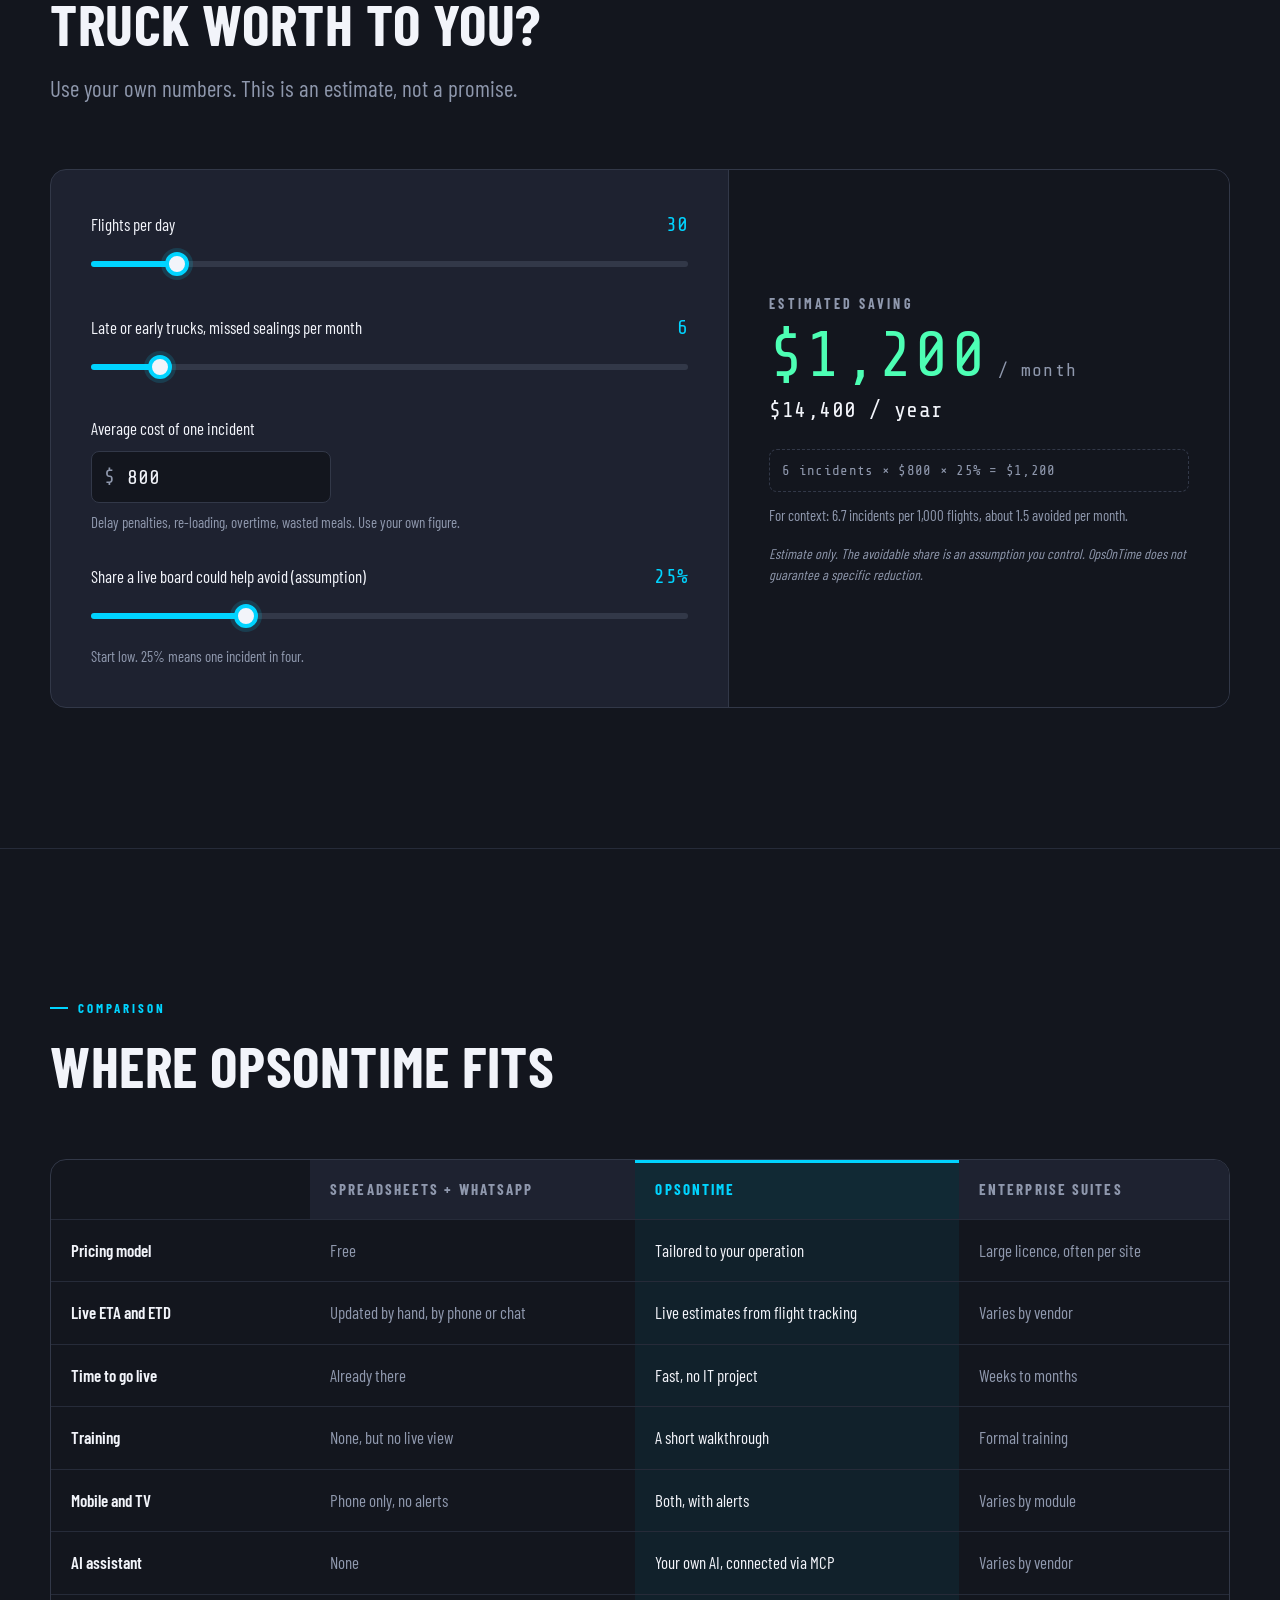
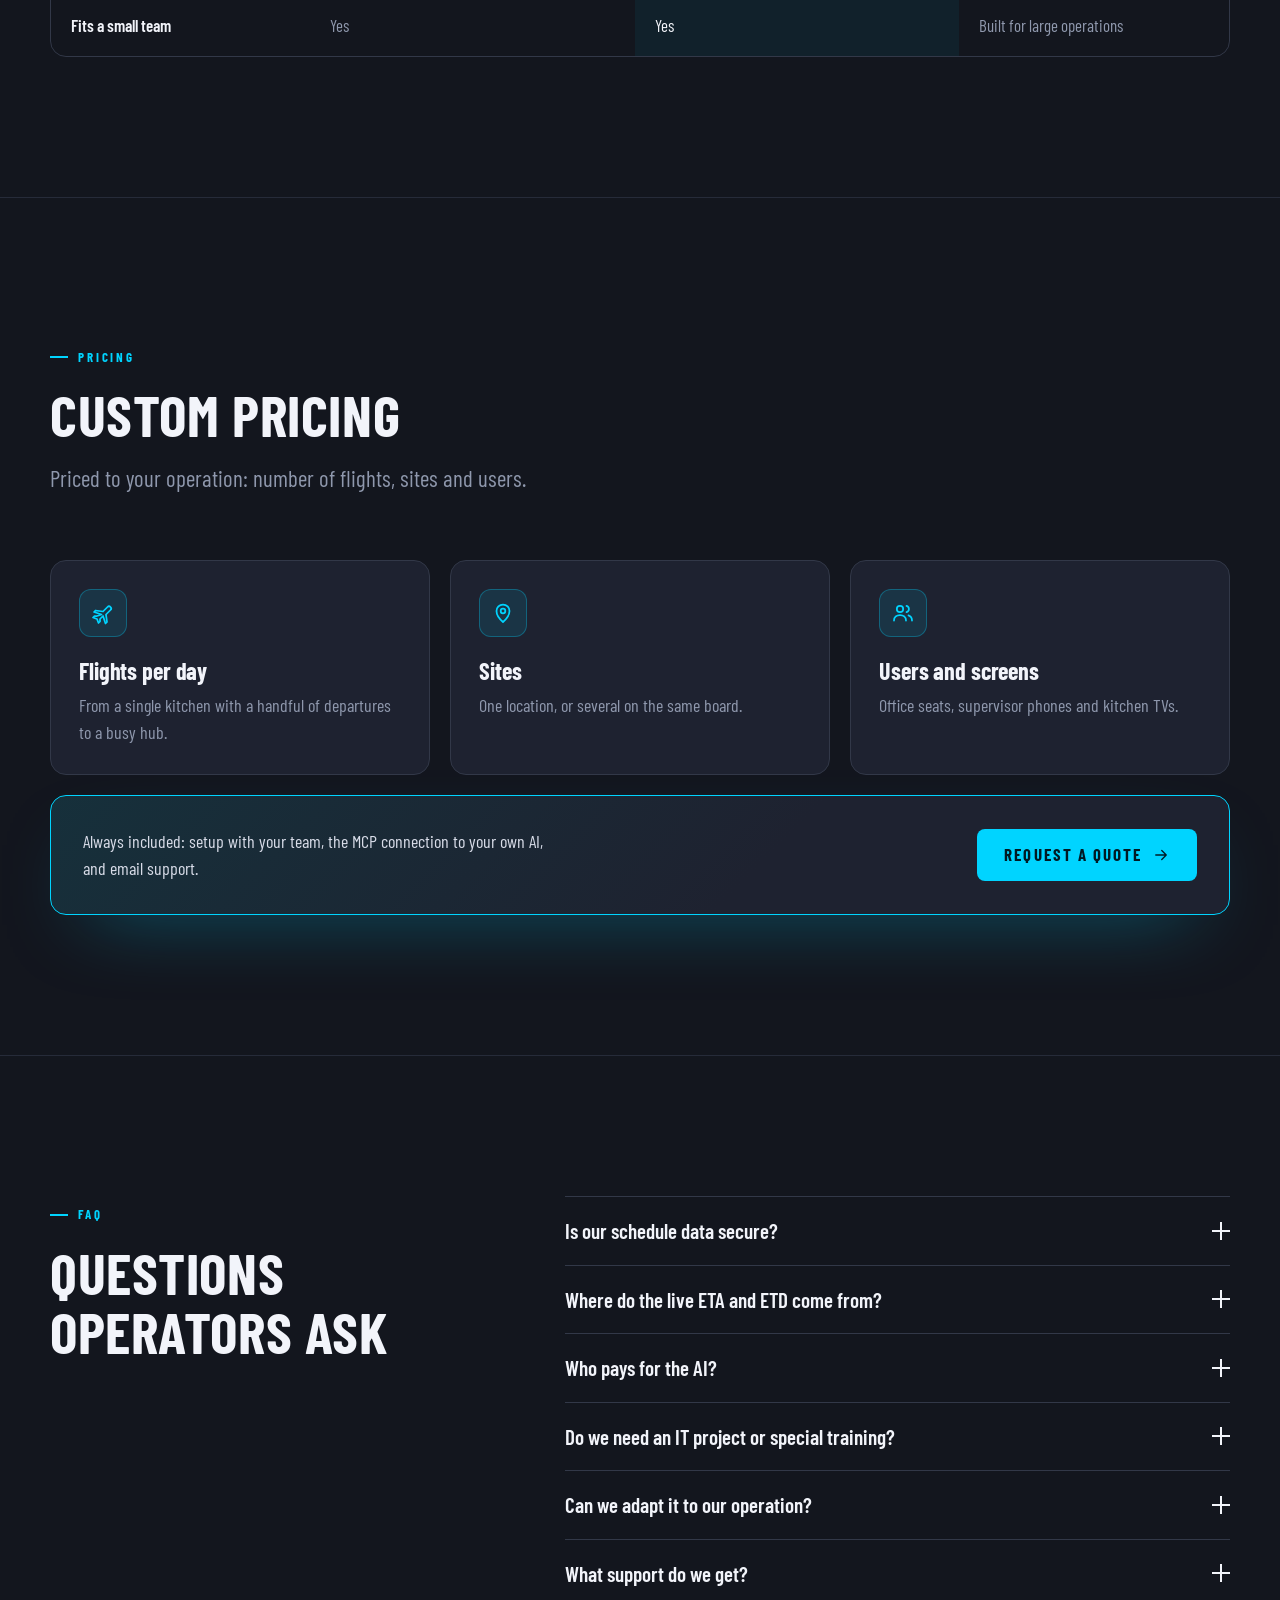
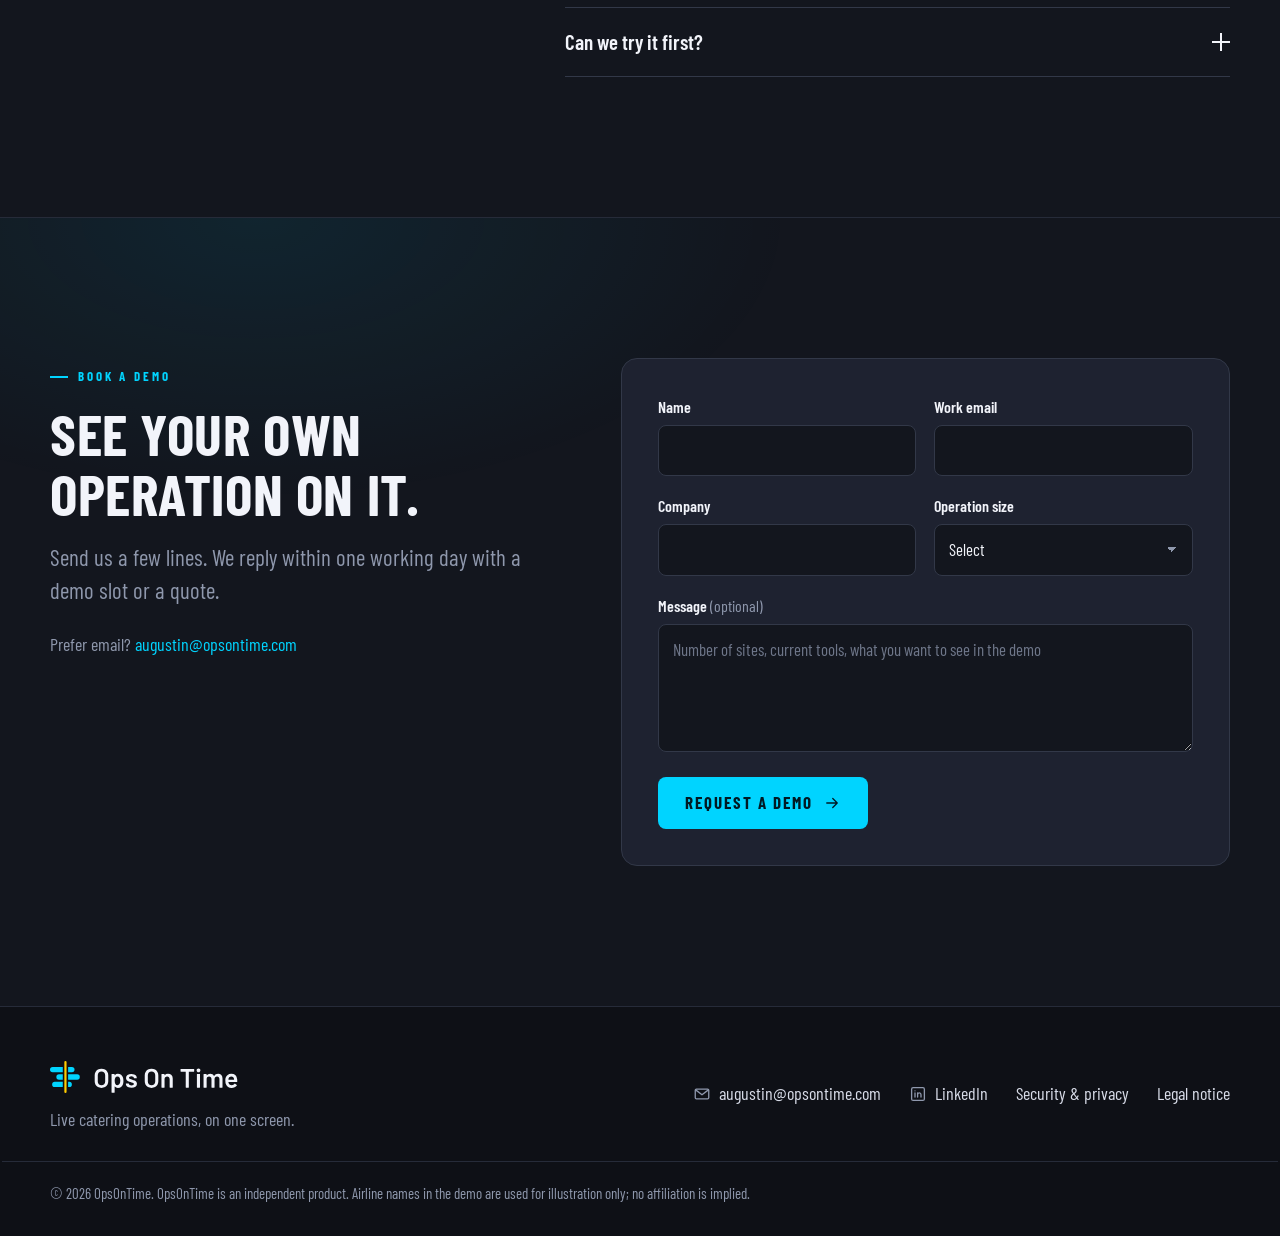
==== commit ee5b4b00: "Use the OpsOnTime logo across the site - Vector copy of the logo in src/js/brand.js: slot mark with " ====
--- a/docs/index.html
+++ b/docs/index.html
@@ -9,6 +9,7 @@
 <meta name="theme-color" content="#13161e">
 <meta name="color-scheme" content="dark">
 <link rel="icon" href="favicon.svg" type="image/svg+xml">
+<link rel="apple-touch-icon" href="assets/brand/logo-mark.png">
 <link rel="preload" href="assets/fonts/barlow-condensed-700.woff2" as="font" type="font/woff2" crossorigin>
 <link rel="preload" href="assets/fonts/barlow-condensed-400.woff2" as="font" type="font/woff2" crossorigin>
 <link rel="preload" href="assets/fonts/share-tech-mono-400.woff2" as="font" type="font/woff2" crossorigin>
@@ -36,7 +37,7 @@
 <header class="nav">
   <div class="container nav-inner">
     <a class="nav-logo" href="#top" aria-label="OpsOnTime home">
-      <span class="wm">OPSONTIME<span class="wm-dot" aria-hidden="true"></span></span>
+      <svg class="logo" viewBox="0 0 1060 180" role="img" aria-label="OpsOnTime"><g transform="scale(0.36511) translate(-282 -265)"><path fill="var(--accent, #00d4ff)" d="M479 356H323a41 41 0 0 0 0 82H479Z M561 356H619a41 41 0 0 1 0 82H561Z M479 470H421a41 41 0 0 0 0 82H479Z M561 470H700a41 41 0 0 1 0 82H561Z M479 585H356a41 41 0 0 0 0 82H479Z M561 585H578a41 41 0 0 1 0 82H561Z"/><rect fill="var(--now, #ffcc00)" x="503" y="265" width="34" height="493" rx="17"/></g><path fill="currentColor" transform="translate(243 150) scale(0.15)" d="M56 -236V-464Q56 -536 88 -591.5Q120 -647 177.5 -677.5Q235 -708 310 -708Q386 -708 443.5 -677.5Q501 -647 533 -591.5Q565 -536 565 -464V-236Q565 -163 533 -107Q501 -51 443.5 -20.5Q386 10 310 10Q235 10 177 -20.5Q119 -51 87.5 -107Q56 -163 56 -236ZM449 -232V-465Q449 -530 411 -569Q373 -608 310 -608Q248 -608 210 -569Q172 -530 172 -465V-232Q172 -168 210 -129Q248 -90 310 -90Q373 -90 411 -129Q449 -168 449 -232ZM1134 -254Q1134 -183 1117 -132Q1095 -66 1046.5 -29Q998 8 924 8Q853 8 810 -43Q808 -45 806 -44Q804 -43 804 -40V177Q804 182 800.5 185.5Q797 189 792 189H700Q695 189 691.5 185.5Q688 182 688 177V-499Q688 -504 691.5 -507.5Q695 -511 700 -511H792Q797 -511 800.5 -507.5Q804 -504 804 -499V-469Q804 -466 806 -465Q808 -464 810 -467Q854 -519 925 -519Q996 -519 1045 -482Q1094 -445 1116 -379Q1134 -328 1134 -254ZM1016 -256Q1016 -329 992 -371Q964 -420 907 -420Q855 -420 829 -372Q806 -333 806 -256Q806 -177 831 -136Q857 -92 906 -92Q959 -92 986 -134Q1016 -180 1016 -256ZM1226 -136V-145Q1226 -150 1229.5 -153.5Q1233 -157 1238 -157H1326Q1331 -157 1334.5 -153.5Q1338 -150 1338 -145V-143Q1338 -118 1365.5 -99.5Q1393 -81 1435 -81Q1475 -81 1500 -97.5Q1525 -114 1525 -139Q1525 -162 1504.5 -173.5Q1484 -185 1438 -198L1400 -210Q1349 -225 1314 -242Q1279 -259 1255 -288.5Q1231 -318 1231 -364Q1231 -434 1286 -475.5Q1341 -517 1431 -517Q1492 -517 1538 -497.5Q1584 -478 1609 -443.5Q1634 -409 1634 -365Q1634 -360 1630.5 -356.5Q1627 -353 1622 -353H1537Q1532 -353 1528.5 -356.5Q1525 -360 1525 -365Q1525 -391 1499.5 -408.5Q1474 -426 1430 -426Q1391 -426 1366.5 -411.5Q1342 -397 1342 -371Q1342 -347 1365.5 -334.5Q1389 -322 1444 -307L1466 -301Q1519 -285 1555 -268.5Q1591 -252 1616 -222.5Q1641 -193 1641 -146Q1641 -75 1585 -34.5Q1529 6 1436 6Q1373 6 1325.5 -12.5Q1278 -31 1252 -63.5Q1226 -96 1226 -136ZM1933 -236V-464Q1933 -536 1965 -591.5Q1997 -647 2054.5 -677.5Q2112 -708 2187 -708Q2263 -708 2320.5 -677.5Q2378 -647 2410 -591.5Q2442 -536 2442 -464V-236Q2442 -163 2410 -107Q2378 -51 2320.5 -20.5Q2263 10 2187 10Q2112 10 2054 -20.5Q1996 -51 1964.5 -107Q1933 -163 1933 -236ZM2326 -232V-465Q2326 -530 2288 -569Q2250 -608 2187 -608Q2125 -608 2087 -569Q2049 -530 2049 -465V-232Q2049 -168 2087 -129Q2125 -90 2187 -90Q2250 -90 2288 -129Q2326 -168 2326 -232ZM2983 -340V-12Q2983 -7 2979.5 -3.5Q2976 0 2971 0H2879Q2874 0 2870.5 -3.5Q2867 -7 2867 -12V-316Q2867 -362 2841 -390.5Q2815 -419 2772 -419Q2729 -419 2702.5 -391Q2676 -363 2676 -317V-12Q2676 -7 2672.5 -3.5Q2669 0 2664 0H2572Q2567 0 2563.5 -3.5Q2560 -7 2560 -12V-499Q2560 -504 2563.5 -507.5Q2567 -511 2572 -511H2664Q2669 -511 2672.5 -507.5Q2676 -504 2676 -499V-467Q2676 -464 2678 -463Q2680 -462 2681 -465Q2722 -519 2805 -519Q2886 -519 2934.5 -471Q2983 -423 2983 -340ZM3787 -688V-611Q3787 -606 3783.5 -602.5Q3780 -599 3775 -599H3591Q3586 -599 3586 -594V-12Q3586 -7 3582.5 -3.5Q3579 0 3574 0H3482Q3477 0 3473.5 -3.5Q3470 -7 3470 -12V-594Q3470 -599 3465 -599H3288Q3283 -599 3279.5 -602.5Q3276 -606 3276 -611V-688Q3276 -693 3279.5 -696.5Q3283 -700 3288 -700H3775Q3780 -700 3783.5 -696.5Q3787 -693 3787 -688ZM3878 -652Q3878 -683 3898 -703Q3918 -723 3949 -723Q3980 -723 4000 -703Q4020 -683 4020 -652Q4020 -621 4000 -601Q3980 -581 3949 -581Q3918 -581 3898 -601Q3878 -621 3878 -652ZM3889 -12V-500Q3889 -505 3892.5 -508.5Q3896 -512 3901 -512H3993Q3998 -512 4001.5 -508.5Q4005 -505 4005 -500V-12Q4005 -7 4001.5 -3.5Q3998 0 3993 0H3901Q3896 0 3892.5 -3.5Q3889 -7 3889 -12ZM4849 -343V-12Q4849 -7 4845.5 -3.5Q4842 0 4837 0H4746Q4741 0 4737.5 -3.5Q4734 -7 4734 -12V-319Q4734 -365 4709.5 -392Q4685 -419 4644 -419Q4603 -419 4577 -392Q4551 -365 4551 -320V-12Q4551 -7 4547.5 -3.5Q4544 0 4539 0H4448Q4443 0 4439.5 -3.5Q4436 -7 4436 -12V-319Q4436 -365 4411 -392Q4386 -419 4345 -419Q4307 -419 4282.5 -397Q4258 -375 4254 -337V-12Q4254 -7 4250.5 -3.5Q4247 0 4242 0H4150Q4145 0 4141.5 -3.5Q4138 -7 4138 -12V-499Q4138 -504 4141.5 -507.5Q4145 -511 4150 -511H4242Q4247 -511 4250.5 -507.5Q4254 -504 4254 -499V-466Q4254 -463 4256 -462Q4258 -461 4260 -464Q4282 -492 4314.5 -505.5Q4347 -519 4387 -519Q4436 -519 4473 -499Q4510 -479 4530 -441Q4533 -437 4537 -441Q4559 -481 4598 -500Q4637 -519 4685 -519Q4762 -519 4805.5 -472.5Q4849 -426 4849 -343ZM5402 -257 5401 -226Q5401 -214 5389 -214H5076Q5071 -214 5071 -209Q5074 -176 5080 -164Q5104 -92 5197 -91Q5265 -91 5305 -147Q5309 -153 5315 -153Q5319 -153 5322 -150L5384 -99Q5393 -92 5387 -83Q5356 -39 5304.5 -15Q5253 9 5190 9Q5112 9 5057.5 -26Q5003 -61 4978 -124Q4955 -178 4955 -274Q4955 -332 4967 -368Q4987 -438 5042.5 -478.5Q5098 -519 5176 -519Q5373 -519 5398 -313Q5402 -288 5402 -257ZM5080 -349Q5074 -332 5072 -305Q5070 -300 5076 -300H5279Q5284 -300 5284 -305Q5282 -330 5278 -343Q5269 -379 5242.5 -399Q5216 -419 5176 -419Q5139 -419 5114.5 -400.5Q5090 -382 5080 -349Z"/></svg>
     </a>
     <nav class="nav-menu" id="nav-menu" aria-label="Main">
       <ul>
@@ -66,7 +67,7 @@
     <div class="hero-visual" aria-hidden="true">
       <div class="hv-card">
         <div class="hv-top">
-          <span class="hv-logo"><span class="wm">OPSONTIME<span class="wm-dot" aria-hidden="true"></span></span></span>
+          <span class="hv-logo"><svg class="logo" viewBox="0 0 1060 180" role="img" aria-label="OpsOnTime"><g transform="scale(0.36511) translate(-282 -265)"><path fill="var(--accent, #00d4ff)" d="M479 356H323a41 41 0 0 0 0 82H479Z M561 356H619a41 41 0 0 1 0 82H561Z M479 470H421a41 41 0 0 0 0 82H479Z M561 470H700a41 41 0 0 1 0 82H561Z M479 585H356a41 41 0 0 0 0 82H479Z M561 585H578a41 41 0 0 1 0 82H561Z"/><rect fill="var(--now, #ffcc00)" x="503" y="265" width="34" height="493" rx="17"/></g><path fill="currentColor" transform="translate(243 150) scale(0.15)" d="M56 -236V-464Q56 -536 88 -591.5Q120 -647 177.5 -677.5Q235 -708 310 -708Q386 -708 443.5 -677.5Q501 -647 533 -591.5Q565 -536 565 -464V-236Q565 -163 533 -107Q501 -51 443.5 -20.5Q386 10 310 10Q235 10 177 -20.5Q119 -51 87.5 -107Q56 -163 56 -236ZM449 -232V-465Q449 -530 411 -569Q373 -608 310 -608Q248 -608 210 -569Q172 -530 172 -465V-232Q172 -168 210 -129Q248 -90 310 -90Q373 -90 411 -129Q449 -168 449 -232ZM1134 -254Q1134 -183 1117 -132Q1095 -66 1046.5 -29Q998 8 924 8Q853 8 810 -43Q808 -45 806 -44Q804 -43 804 -40V177Q804 182 800.5 185.5Q797 189 792 189H700Q695 189 691.5 185.5Q688 182 688 177V-499Q688 -504 691.5 -507.5Q695 -511 700 -511H792Q797 -511 800.5 -507.5Q804 -504 804 -499V-469Q804 -466 806 -465Q808 -464 810 -467Q854 -519 925 -519Q996 -519 1045 -482Q1094 -445 1116 -379Q1134 -328 1134 -254ZM1016 -256Q1016 -329 992 -371Q964 -420 907 -420Q855 -420 829 -372Q806 -333 806 -256Q806 -177 831 -136Q857 -92 906 -92Q959 -92 986 -134Q1016 -180 1016 -256ZM1226 -136V-145Q1226 -150 1229.5 -153.5Q1233 -157 1238 -157H1326Q1331 -157 1334.5 -153.5Q1338 -150 1338 -145V-143Q1338 -118 1365.5 -99.5Q1393 -81 1435 -81Q1475 -81 1500 -97.5Q1525 -114 1525 -139Q1525 -162 1504.5 -173.5Q1484 -185 1438 -198L1400 -210Q1349 -225 1314 -242Q1279 -259 1255 -288.5Q1231 -318 1231 -364Q1231 -434 1286 -475.5Q1341 -517 1431 -517Q1492 -517 1538 -497.5Q1584 -478 1609 -443.5Q1634 -409 1634 -365Q1634 -360 1630.5 -356.5Q1627 -353 1622 -353H1537Q1532 -353 1528.5 -356.5Q1525 -360 1525 -365Q1525 -391 1499.5 -408.5Q1474 -426 1430 -426Q1391 -426 1366.5 -411.5Q1342 -397 1342 -371Q1342 -347 1365.5 -334.5Q1389 -322 1444 -307L1466 -301Q1519 -285 1555 -268.5Q1591 -252 1616 -222.5Q1641 -193 1641 -146Q1641 -75 1585 -34.5Q1529 6 1436 6Q1373 6 1325.5 -12.5Q1278 -31 1252 -63.5Q1226 -96 1226 -136ZM1933 -236V-464Q1933 -536 1965 -591.5Q1997 -647 2054.5 -677.5Q2112 -708 2187 -708Q2263 -708 2320.5 -677.5Q2378 -647 2410 -591.5Q2442 -536 2442 -464V-236Q2442 -163 2410 -107Q2378 -51 2320.5 -20.5Q2263 10 2187 10Q2112 10 2054 -20.5Q1996 -51 1964.5 -107Q1933 -163 1933 -236ZM2326 -232V-465Q2326 -530 2288 -569Q2250 -608 2187 -608Q2125 -608 2087 -569Q2049 -530 2049 -465V-232Q2049 -168 2087 -129Q2125 -90 2187 -90Q2250 -90 2288 -129Q2326 -168 2326 -232ZM2983 -340V-12Q2983 -7 2979.5 -3.5Q2976 0 2971 0H2879Q2874 0 2870.5 -3.5Q2867 -7 2867 -12V-316Q2867 -362 2841 -390.5Q2815 -419 2772 -419Q2729 -419 2702.5 -391Q2676 -363 2676 -317V-12Q2676 -7 2672.5 -3.5Q2669 0 2664 0H2572Q2567 0 2563.5 -3.5Q2560 -7 2560 -12V-499Q2560 -504 2563.5 -507.5Q2567 -511 2572 -511H2664Q2669 -511 2672.5 -507.5Q2676 -504 2676 -499V-467Q2676 -464 2678 -463Q2680 -462 2681 -465Q2722 -519 2805 -519Q2886 -519 2934.5 -471Q2983 -423 2983 -340ZM3787 -688V-611Q3787 -606 3783.5 -602.5Q3780 -599 3775 -599H3591Q3586 -599 3586 -594V-12Q3586 -7 3582.5 -3.5Q3579 0 3574 0H3482Q3477 0 3473.5 -3.5Q3470 -7 3470 -12V-594Q3470 -599 3465 -599H3288Q3283 -599 3279.5 -602.5Q3276 -606 3276 -611V-688Q3276 -693 3279.5 -696.5Q3283 -700 3288 -700H3775Q3780 -700 3783.5 -696.5Q3787 -693 3787 -688ZM3878 -652Q3878 -683 3898 -703Q3918 -723 3949 -723Q3980 -723 4000 -703Q4020 -683 4020 -652Q4020 -621 4000 -601Q3980 -581 3949 -581Q3918 -581 3898 -601Q3878 -621 3878 -652ZM3889 -12V-500Q3889 -505 3892.5 -508.5Q3896 -512 3901 -512H3993Q3998 -512 4001.5 -508.5Q4005 -505 4005 -500V-12Q4005 -7 4001.5 -3.5Q3998 0 3993 0H3901Q3896 0 3892.5 -3.5Q3889 -7 3889 -12ZM4849 -343V-12Q4849 -7 4845.5 -3.5Q4842 0 4837 0H4746Q4741 0 4737.5 -3.5Q4734 -7 4734 -12V-319Q4734 -365 4709.5 -392Q4685 -419 4644 -419Q4603 -419 4577 -392Q4551 -365 4551 -320V-12Q4551 -7 4547.5 -3.5Q4544 0 4539 0H4448Q4443 0 4439.5 -3.5Q4436 -7 4436 -12V-319Q4436 -365 4411 -392Q4386 -419 4345 -419Q4307 -419 4282.5 -397Q4258 -375 4254 -337V-12Q4254 -7 4250.5 -3.5Q4247 0 4242 0H4150Q4145 0 4141.5 -3.5Q4138 -7 4138 -12V-499Q4138 -504 4141.5 -507.5Q4145 -511 4150 -511H4242Q4247 -511 4250.5 -507.5Q4254 -504 4254 -499V-466Q4254 -463 4256 -462Q4258 -461 4260 -464Q4282 -492 4314.5 -505.5Q4347 -519 4387 -519Q4436 -519 4473 -499Q4510 -479 4530 -441Q4533 -437 4537 -441Q4559 -481 4598 -500Q4637 -519 4685 -519Q4762 -519 4805.5 -472.5Q4849 -426 4849 -343ZM5402 -257 5401 -226Q5401 -214 5389 -214H5076Q5071 -214 5071 -209Q5074 -176 5080 -164Q5104 -92 5197 -91Q5265 -91 5305 -147Q5309 -153 5315 -153Q5319 -153 5322 -150L5384 -99Q5393 -92 5387 -83Q5356 -39 5304.5 -15Q5253 9 5190 9Q5112 9 5057.5 -26Q5003 -61 4978 -124Q4955 -178 4955 -274Q4955 -332 4967 -368Q4987 -438 5042.5 -478.5Q5098 -519 5176 -519Q5373 -519 5398 -313Q5402 -288 5402 -257ZM5080 -349Q5074 -332 5072 -305Q5070 -300 5076 -300H5279Q5284 -300 5284 -305Q5282 -330 5278 -343Q5269 -379 5242.5 -399Q5216 -419 5176 -419Q5139 -419 5114.5 -400.5Q5090 -382 5080 -349Z"/></svg></span>
           <span class="hv-clock mono">10:40</span>
           <span class="hv-live mono"><span class="live-dot"></span>LIVE</span>
         </div>
@@ -225,7 +226,7 @@
     <div class="cp reveal" data-config-panel>
       <div class="cp-panel">
         <div class="cp-top">
-          <span class="cp-ws mono"><span class="wm">OPSONTIME<span class="wm-dot" aria-hidden="true"></span></span><span>Workspace · Sample hub</span></span>
+          <span class="cp-ws mono"><svg class="logo" viewBox="0 0 1060 180" role="img" aria-label="OpsOnTime"><g transform="scale(0.36511) translate(-282 -265)"><path fill="var(--accent, #00d4ff)" d="M479 356H323a41 41 0 0 0 0 82H479Z M561 356H619a41 41 0 0 1 0 82H561Z M479 470H421a41 41 0 0 0 0 82H479Z M561 470H700a41 41 0 0 1 0 82H561Z M479 585H356a41 41 0 0 0 0 82H479Z M561 585H578a41 41 0 0 1 0 82H561Z"/><rect fill="var(--now, #ffcc00)" x="503" y="265" width="34" height="493" rx="17"/></g><path fill="currentColor" transform="translate(243 150) scale(0.15)" d="M56 -236V-464Q56 -536 88 -591.5Q120 -647 177.5 -677.5Q235 -708 310 -708Q386 -708 443.5 -677.5Q501 -647 533 -591.5Q565 -536 565 -464V-236Q565 -163 533 -107Q501 -51 443.5 -20.5Q386 10 310 10Q235 10 177 -20.5Q119 -51 87.5 -107Q56 -163 56 -236ZM449 -232V-465Q449 -530 411 -569Q373 -608 310 -608Q248 -608 210 -569Q172 -530 172 -465V-232Q172 -168 210 -129Q248 -90 310 -90Q373 -90 411 -129Q449 -168 449 -232ZM1134 -254Q1134 -183 1117 -132Q1095 -66 1046.5 -29Q998 8 924 8Q853 8 810 -43Q808 -45 806 -44Q804 -43 804 -40V177Q804 182 800.5 185.5Q797 189 792 189H700Q695 189 691.5 185.5Q688 182 688 177V-499Q688 -504 691.5 -507.5Q695 -511 700 -511H792Q797 -511 800.5 -507.5Q804 -504 804 -499V-469Q804 -466 806 -465Q808 -464 810 -467Q854 -519 925 -519Q996 -519 1045 -482Q1094 -445 1116 -379Q1134 -328 1134 -254ZM1016 -256Q1016 -329 992 -371Q964 -420 907 -420Q855 -420 829 -372Q806 -333 806 -256Q806 -177 831 -136Q857 -92 906 -92Q959 -92 986 -134Q1016 -180 1016 -256ZM1226 -136V-145Q1226 -150 1229.5 -153.5Q1233 -157 1238 -157H1326Q1331 -157 1334.5 -153.5Q1338 -150 1338 -145V-143Q1338 -118 1365.5 -99.5Q1393 -81 1435 -81Q1475 -81 1500 -97.5Q1525 -114 1525 -139Q1525 -162 1504.5 -173.5Q1484 -185 1438 -198L1400 -210Q1349 -225 1314 -242Q1279 -259 1255 -288.5Q1231 -318 1231 -364Q1231 -434 1286 -475.5Q1341 -517 1431 -517Q1492 -517 1538 -497.5Q1584 -478 1609 -443.5Q1634 -409 1634 -365Q1634 -360 1630.5 -356.5Q1627 -353 1622 -353H1537Q1532 -353 1528.5 -356.5Q1525 -360 1525 -365Q1525 -391 1499.5 -408.5Q1474 -426 1430 -426Q1391 -426 1366.5 -411.5Q1342 -397 1342 -371Q1342 -347 1365.5 -334.5Q1389 -322 1444 -307L1466 -301Q1519 -285 1555 -268.5Q1591 -252 1616 -222.5Q1641 -193 1641 -146Q1641 -75 1585 -34.5Q1529 6 1436 6Q1373 6 1325.5 -12.5Q1278 -31 1252 -63.5Q1226 -96 1226 -136ZM1933 -236V-464Q1933 -536 1965 -591.5Q1997 -647 2054.5 -677.5Q2112 -708 2187 -708Q2263 -708 2320.5 -677.5Q2378 -647 2410 -591.5Q2442 -536 2442 -464V-236Q2442 -163 2410 -107Q2378 -51 2320.5 -20.5Q2263 10 2187 10Q2112 10 2054 -20.5Q1996 -51 1964.5 -107Q1933 -163 1933 -236ZM2326 -232V-465Q2326 -530 2288 -569Q2250 -608 2187 -608Q2125 -608 2087 -569Q2049 -530 2049 -465V-232Q2049 -168 2087 -129Q2125 -90 2187 -90Q2250 -90 2288 -129Q2326 -168 2326 -232ZM2983 -340V-12Q2983 -7 2979.5 -3.5Q2976 0 2971 0H2879Q2874 0 2870.5 -3.5Q2867 -7 2867 -12V-316Q2867 -362 2841 -390.5Q2815 -419 2772 -419Q2729 -419 2702.5 -391Q2676 -363 2676 -317V-12Q2676 -7 2672.5 -3.5Q2669 0 2664 0H2572Q2567 0 2563.5 -3.5Q2560 -7 2560 -12V-499Q2560 -504 2563.5 -507.5Q2567 -511 2572 -511H2664Q2669 -511 2672.5 -507.5Q2676 -504 2676 -499V-467Q2676 -464 2678 -463Q2680 -462 2681 -465Q2722 -519 2805 -519Q2886 -519 2934.5 -471Q2983 -423 2983 -340ZM3787 -688V-611Q3787 -606 3783.5 -602.5Q3780 -599 3775 -599H3591Q3586 -599 3586 -594V-12Q3586 -7 3582.5 -3.5Q3579 0 3574 0H3482Q3477 0 3473.5 -3.5Q3470 -7 3470 -12V-594Q3470 -599 3465 -599H3288Q3283 -599 3279.5 -602.5Q3276 -606 3276 -611V-688Q3276 -693 3279.5 -696.5Q3283 -700 3288 -700H3775Q3780 -700 3783.5 -696.5Q3787 -693 3787 -688ZM3878 -652Q3878 -683 3898 -703Q3918 -723 3949 -723Q3980 -723 4000 -703Q4020 -683 4020 -652Q4020 -621 4000 -601Q3980 -581 3949 -581Q3918 -581 3898 -601Q3878 -621 3878 -652ZM3889 -12V-500Q3889 -505 3892.5 -508.5Q3896 -512 3901 -512H3993Q3998 -512 4001.5 -508.5Q4005 -505 4005 -500V-12Q4005 -7 4001.5 -3.5Q3998 0 3993 0H3901Q3896 0 3892.5 -3.5Q3889 -7 3889 -12ZM4849 -343V-12Q4849 -7 4845.5 -3.5Q4842 0 4837 0H4746Q4741 0 4737.5 -3.5Q4734 -7 4734 -12V-319Q4734 -365 4709.5 -392Q4685 -419 4644 -419Q4603 -419 4577 -392Q4551 -365 4551 -320V-12Q4551 -7 4547.5 -3.5Q4544 0 4539 0H4448Q4443 0 4439.5 -3.5Q4436 -7 4436 -12V-319Q4436 -365 4411 -392Q4386 -419 4345 -419Q4307 -419 4282.5 -397Q4258 -375 4254 -337V-12Q4254 -7 4250.5 -3.5Q4247 0 4242 0H4150Q4145 0 4141.5 -3.5Q4138 -7 4138 -12V-499Q4138 -504 4141.5 -507.5Q4145 -511 4150 -511H4242Q4247 -511 4250.5 -507.5Q4254 -504 4254 -499V-466Q4254 -463 4256 -462Q4258 -461 4260 -464Q4282 -492 4314.5 -505.5Q4347 -519 4387 -519Q4436 -519 4473 -499Q4510 -479 4530 -441Q4533 -437 4537 -441Q4559 -481 4598 -500Q4637 -519 4685 -519Q4762 -519 4805.5 -472.5Q4849 -426 4849 -343ZM5402 -257 5401 -226Q5401 -214 5389 -214H5076Q5071 -214 5071 -209Q5074 -176 5080 -164Q5104 -92 5197 -91Q5265 -91 5305 -147Q5309 -153 5315 -153Q5319 -153 5322 -150L5384 -99Q5393 -92 5387 -83Q5356 -39 5304.5 -15Q5253 9 5190 9Q5112 9 5057.5 -26Q5003 -61 4978 -124Q4955 -178 4955 -274Q4955 -332 4967 -368Q4987 -438 5042.5 -478.5Q5098 -519 5176 -519Q5373 -519 5398 -313Q5402 -288 5402 -257ZM5080 -349Q5074 -332 5072 -305Q5070 -300 5076 -300H5279Q5284 -300 5284 -305Q5282 -330 5278 -343Q5269 -379 5242.5 -399Q5216 -419 5176 -419Q5139 -419 5114.5 -400.5Q5090 -382 5080 -349Z"/></svg><span>Workspace · Sample hub</span></span>
           <span class="cp-saved mono" data-saved aria-live="polite">All changes saved</span>
         </div>
         <div class="cp-tabs" role="tablist" aria-label="Settings">
@@ -570,7 +571,7 @@
 <footer class="footer">
   <div class="container footer-inner">
     <div class="footer-brand">
-      <a class="nav-logo" href="./" aria-label="OpsOnTime home"><span class="wm">OPSONTIME<span class="wm-dot" aria-hidden="true"></span></span></a>
+      <a class="nav-logo" href="./" aria-label="OpsOnTime home"><svg class="logo" viewBox="0 0 1060 180" role="img" aria-label="OpsOnTime"><g transform="scale(0.36511) translate(-282 -265)"><path fill="var(--accent, #00d4ff)" d="M479 356H323a41 41 0 0 0 0 82H479Z M561 356H619a41 41 0 0 1 0 82H561Z M479 470H421a41 41 0 0 0 0 82H479Z M561 470H700a41 41 0 0 1 0 82H561Z M479 585H356a41 41 0 0 0 0 82H479Z M561 585H578a41 41 0 0 1 0 82H561Z"/><rect fill="var(--now, #ffcc00)" x="503" y="265" width="34" height="493" rx="17"/></g><path fill="currentColor" transform="translate(243 150) scale(0.15)" d="M56 -236V-464Q56 -536 88 -591.5Q120 -647 177.5 -677.5Q235 -708 310 -708Q386 -708 443.5 -677.5Q501 -647 533 -591.5Q565 -536 565 -464V-236Q565 -163 533 -107Q501 -51 443.5 -20.5Q386 10 310 10Q235 10 177 -20.5Q119 -51 87.5 -107Q56 -163 56 -236ZM449 -232V-465Q449 -530 411 -569Q373 -608 310 -608Q248 -608 210 -569Q172 -530 172 -465V-232Q172 -168 210 -129Q248 -90 310 -90Q373 -90 411 -129Q449 -168 449 -232ZM1134 -254Q1134 -183 1117 -132Q1095 -66 1046.5 -29Q998 8 924 8Q853 8 810 -43Q808 -45 806 -44Q804 -43 804 -40V177Q804 182 800.5 185.5Q797 189 792 189H700Q695 189 691.5 185.5Q688 182 688 177V-499Q688 -504 691.5 -507.5Q695 -511 700 -511H792Q797 -511 800.5 -507.5Q804 -504 804 -499V-469Q804 -466 806 -465Q808 -464 810 -467Q854 -519 925 -519Q996 -519 1045 -482Q1094 -445 1116 -379Q1134 -328 1134 -254ZM1016 -256Q1016 -329 992 -371Q964 -420 907 -420Q855 -420 829 -372Q806 -333 806 -256Q806 -177 831 -136Q857 -92 906 -92Q959 -92 986 -134Q1016 -180 1016 -256ZM1226 -136V-145Q1226 -150 1229.5 -153.5Q1233 -157 1238 -157H1326Q1331 -157 1334.5 -153.5Q1338 -150 1338 -145V-143Q1338 -118 1365.5 -99.5Q1393 -81 1435 -81Q1475 -81 1500 -97.5Q1525 -114 1525 -139Q1525 -162 1504.5 -173.5Q1484 -185 1438 -198L1400 -210Q1349 -225 1314 -242Q1279 -259 1255 -288.5Q1231 -318 1231 -364Q1231 -434 1286 -475.5Q1341 -517 1431 -517Q1492 -517 1538 -497.5Q1584 -478 1609 -443.5Q1634 -409 1634 -365Q1634 -360 1630.5 -356.5Q1627 -353 1622 -353H1537Q1532 -353 1528.5 -356.5Q1525 -360 1525 -365Q1525 -391 1499.5 -408.5Q1474 -426 1430 -426Q1391 -426 1366.5 -411.5Q1342 -397 1342 -371Q1342 -347 1365.5 -334.5Q1389 -322 1444 -307L1466 -301Q1519 -285 1555 -268.5Q1591 -252 1616 -222.5Q1641 -193 1641 -146Q1641 -75 1585 -34.5Q1529 6 1436 6Q1373 6 1325.5 -12.5Q1278 -31 1252 -63.5Q1226 -96 1226 -136ZM1933 -236V-464Q1933 -536 1965 -591.5Q1997 -647 2054.5 -677.5Q2112 -708 2187 -708Q2263 -708 2320.5 -677.5Q2378 -647 2410 -591.5Q2442 -536 2442 -464V-236Q2442 -163 2410 -107Q2378 -51 2320.5 -20.5Q2263 10 2187 10Q2112 10 2054 -20.5Q1996 -51 1964.5 -107Q1933 -163 1933 -236ZM2326 -232V-465Q2326 -530 2288 -569Q2250 -608 2187 -608Q2125 -608 2087 -569Q2049 -530 2049 -465V-232Q2049 -168 2087 -129Q2125 -90 2187 -90Q2250 -90 2288 -129Q2326 -168 2326 -232ZM2983 -340V-12Q2983 -7 2979.5 -3.5Q2976 0 2971 0H2879Q2874 0 2870.5 -3.5Q2867 -7 2867 -12V-316Q2867 -362 2841 -390.5Q2815 -419 2772 -419Q2729 -419 2702.5 -391Q2676 -363 2676 -317V-12Q2676 -7 2672.5 -3.5Q2669 0 2664 0H2572Q2567 0 2563.5 -3.5Q2560 -7 2560 -12V-499Q2560 -504 2563.5 -507.5Q2567 -511 2572 -511H2664Q2669 -511 2672.5 -507.5Q2676 -504 2676 -499V-467Q2676 -464 2678 -463Q2680 -462 2681 -465Q2722 -519 2805 -519Q2886 -519 2934.5 -471Q2983 -423 2983 -340ZM3787 -688V-611Q3787 -606 3783.5 -602.5Q3780 -599 3775 -599H3591Q3586 -599 3586 -594V-12Q3586 -7 3582.5 -3.5Q3579 0 3574 0H3482Q3477 0 3473.5 -3.5Q3470 -7 3470 -12V-594Q3470 -599 3465 -599H3288Q3283 -599 3279.5 -602.5Q3276 -606 3276 -611V-688Q3276 -693 3279.5 -696.5Q3283 -700 3288 -700H3775Q3780 -700 3783.5 -696.5Q3787 -693 3787 -688ZM3878 -652Q3878 -683 3898 -703Q3918 -723 3949 -723Q3980 -723 4000 -703Q4020 -683 4020 -652Q4020 -621 4000 -601Q3980 -581 3949 -581Q3918 -581 3898 -601Q3878 -621 3878 -652ZM3889 -12V-500Q3889 -505 3892.5 -508.5Q3896 -512 3901 -512H3993Q3998 -512 4001.5 -508.5Q4005 -505 4005 -500V-12Q4005 -7 4001.5 -3.5Q3998 0 3993 0H3901Q3896 0 3892.5 -3.5Q3889 -7 3889 -12ZM4849 -343V-12Q4849 -7 4845.5 -3.5Q4842 0 4837 0H4746Q4741 0 4737.5 -3.5Q4734 -7 4734 -12V-319Q4734 -365 4709.5 -392Q4685 -419 4644 -419Q4603 -419 4577 -392Q4551 -365 4551 -320V-12Q4551 -7 4547.5 -3.5Q4544 0 4539 0H4448Q4443 0 4439.5 -3.5Q4436 -7 4436 -12V-319Q4436 -365 4411 -392Q4386 -419 4345 -419Q4307 -419 4282.5 -397Q4258 -375 4254 -337V-12Q4254 -7 4250.5 -3.5Q4247 0 4242 0H4150Q4145 0 4141.5 -3.5Q4138 -7 4138 -12V-499Q4138 -504 4141.5 -507.5Q4145 -511 4150 -511H4242Q4247 -511 4250.5 -507.5Q4254 -504 4254 -499V-466Q4254 -463 4256 -462Q4258 -461 4260 -464Q4282 -492 4314.5 -505.5Q4347 -519 4387 -519Q4436 -519 4473 -499Q4510 -479 4530 -441Q4533 -437 4537 -441Q4559 -481 4598 -500Q4637 -519 4685 -519Q4762 -519 4805.5 -472.5Q4849 -426 4849 -343ZM5402 -257 5401 -226Q5401 -214 5389 -214H5076Q5071 -214 5071 -209Q5074 -176 5080 -164Q5104 -92 5197 -91Q5265 -91 5305 -147Q5309 -153 5315 -153Q5319 -153 5322 -150L5384 -99Q5393 -92 5387 -83Q5356 -39 5304.5 -15Q5253 9 5190 9Q5112 9 5057.5 -26Q5003 -61 4978 -124Q4955 -178 4955 -274Q4955 -332 4967 -368Q4987 -438 5042.5 -478.5Q5098 -519 5176 -519Q5373 -519 5398 -313Q5402 -288 5402 -257ZM5080 -349Q5074 -332 5072 -305Q5070 -300 5076 -300H5279Q5284 -300 5284 -305Q5282 -330 5278 -343Q5269 -379 5242.5 -399Q5216 -419 5176 -419Q5139 -419 5114.5 -400.5Q5090 -382 5080 -349Z"/></svg></a>
       <p>Live catering operations, on one screen.</p>
     </div>
     <ul class="footer-links">
--- a/docs/assets/site.css
+++ b/docs/assets/site.css
@@ -1 +1 @@
-@font-face{font-family:'Barlow Condensed';font-style:normal;font-weight:400;font-display:swap;src:url('fonts/barlow-condensed-400.woff2') format('woff2')}@font-face{font-family:'Barlow Condensed';font-style:normal;font-weight:500;font-display:swap;src:url('fonts/barlow-condensed-500.woff2') format('woff2')}@font-face{font-family:'Barlow Condensed';font-style:normal;font-weight:600;font-display:swap;src:url('fonts/barlow-condensed-600.woff2') format('woff2')}@font-face{font-family:'Barlow Condensed';font-style:normal;font-weight:700;font-display:swap;src:url('fonts/barlow-condensed-700.woff2') format('woff2')}@font-face{font-family:'Share Tech Mono';font-style:normal;font-weight:400;font-display:swap;src:url('fonts/share-tech-mono-400.woff2') format('woff2')}@font-face{font-family:'Barlow Condensed Fallback';src:local('Arial Narrow'),local('ArialNarrow'),local('Roboto Condensed'),local('Arial');size-adjust:82%;ascent-override:118%;descent-override:28%}@font-face{font-family:'Share Tech Mono Fallback';src:local('Courier New'),local('Menlo'),local('Consolas');size-adjust:92%}:root{--bg:#13161e;--bg-deep:#0e1016;--surface:#1e2230;--surface-2:#252a3a;--border:#323848;--border-soft:#262b39;--text:#d8dce8;--text-strong:#f2f4fa;--text-dim:#8f98ad;--text-muted:#5a6070;--accent:#00d4ff;--accent-ink:#001a24;--accent-soft:rgba(0,212,255,0.1);--now:#ffcc00;--eta:#4dffb4;--seal:#ffaa44;--truck:#ff6b6b;--etd:#66aaff;--halal:#ffdd66;--western:#c8aaff;--font-ui:'Barlow Condensed','Barlow Condensed Fallback','Arial Narrow',sans-serif;--font-mono:'Share Tech Mono','Share Tech Mono Fallback',ui-monospace,monospace;--gutter:16px;--maxw:1180px;--radius:10px;--radius-lg:16px;--nav-h:60px;--ease:cubic-bezier(0.22,0.8,0.24,1);--dur:0.5s}@media (min-width:768px){:root{--gutter:32px;--nav-h:68px}}@media (min-width:1280px){:root{--gutter:48px}}*,*::before,*::after{box-sizing:border-box}*{margin:0;padding:0}html{-webkit-text-size-adjust:100%;scroll-behavior:smooth;scroll-padding-top:calc(var(--nav-h) + 12px)}body{background:var(--bg);color:var(--text);font-family:var(--font-ui);font-size:1.125rem;line-height:1.5;overflow-x:hidden;-webkit-font-smoothing:antialiased;text-rendering:optimizeLegibility}img,svg{display:block;max-width:100%}button,input,select,textarea{font:inherit;color:inherit}button{cursor:pointer;background:none;border:0}a{color:var(--accent);text-decoration:none}a:hover{text-decoration:underline;text-underline-offset:3px}:focus-visible{outline:2px solid var(--accent);outline-offset:3px;border-radius:4px}.mono{font-family:var(--font-mono);letter-spacing:0.02em}.sr-only{position:absolute !important;width:1px;height:1px;padding:0;margin:-1px;overflow:hidden;clip:rect(0 0 0 0);white-space:nowrap;border:0}.skip-link{position:absolute;left:12px;top:-60px;z-index:1000;background:var(--accent);color:var(--accent-ink);padding:10px 16px;border-radius:6px;font-weight:700;transition:top 0.2s}.skip-link:focus{top:12px;text-decoration:none}.container{width:100%;max-width:calc(var(--maxw) + 2 * var(--gutter));margin-inline:auto;padding-inline:var(--gutter)}.section{padding-block:clamp(72px,12vw,140px);position:relative}.section + .section{border-top:1px solid var(--border-soft)}.eyebrow{display:inline-flex;align-items:center;gap:10px;font-size:0.8125rem;font-weight:700;letter-spacing:0.22em;text-transform:uppercase;color:var(--accent);margin-bottom:18px}.eyebrow::before{content:'';width:18px;height:2px;background:currentColor}.h1,.h2,.h3{color:var(--text-strong);font-weight:700;line-height:1.02;letter-spacing:-0.005em}.h1{font-size:clamp(2.75rem,9.5vw,5.5rem);text-transform:uppercase;letter-spacing:0.005em}.h2{font-size:clamp(2.125rem,6vw,3.625rem);text-transform:uppercase;letter-spacing:0.01em;max-width:20ch}.h3{font-size:1.5rem;line-height:1.15}.h1,.h2{text-wrap:balance}.h2 + .lead{margin-top:18px}.lead{font-size:clamp(1.1875rem,2.4vw,1.4375rem);line-height:1.45;color:var(--text-dim);max-width:54ch}.section-head{margin-bottom:clamp(36px,6vw,64px)}.section-head .lead{margin-top:18px}.section-head--center{text-align:center}.section-head--center .h2,.section-head--center .lead{margin-inline:auto}.btn{display:inline-flex;align-items:center;justify-content:center;gap:10px;min-height:52px;padding:0 26px;border-radius:8px;font-family:var(--font-ui);font-size:1.0625rem;font-weight:700;letter-spacing:0.12em;text-transform:uppercase;border:1px solid transparent;transition:background 0.2s,color 0.2s,border-color 0.2s,transform 0.2s var(--ease),box-shadow 0.2s;white-space:nowrap}.btn:hover{text-decoration:none}.btn:active{transform:translateY(1px)}.btn--primary{background:var(--accent);color:var(--accent-ink);box-shadow:0 0 0 0 rgba(0,212,255,0)}.btn--primary:hover{background:#4de1ff;box-shadow:0 8px 30px -8px rgba(0,212,255,0.6)}.btn--ghost{border-color:var(--border);color:var(--text-strong);background:rgba(255,255,255,0.02)}.btn--ghost:hover{border-color:var(--accent);color:var(--accent)}.btn--sm{min-height:40px;padding:0 16px;font-size:0.9375rem}.btn svg{width:18px;height:18px;flex-shrink:0}.reveal{opacity:0;transform:translateY(18px);transition:opacity 0.7s var(--ease),transform 0.7s var(--ease)}.reveal.is-in{opacity:1;transform:none}.no-js .reveal{opacity:1;transform:none}@media (prefers-reduced-motion:reduce){html{scroll-behavior:auto}*,*::before,*::after{animation-duration:0.01ms !important;animation-iteration-count:1 !important;transition-duration:0.01ms !important}.reveal{opacity:1;transform:none}}.wm{display:inline-flex;align-items:flex-start;font-family:var(--font-ui);font-weight:700;letter-spacing:0.24em;line-height:1;text-transform:uppercase}.wm-dot{width:0.24em;height:0.24em;margin:0.02em 0 0 -0.2em;border-radius:50%;flex-shrink:0;background:var(--accent);box-shadow:0 0 0.45em rgba(0,212,255,0.85)}.live-dot{display:inline-block;width:8px;height:8px;border-radius:50%;background:var(--eta);box-shadow:0 0 0 0 rgba(77,255,180,0.6);animation:livepulse 2s infinite}@keyframes livepulse{0%{box-shadow:0 0 0 0 rgba(77,255,180,0.55)}70%{box-shadow:0 0 0 8px rgba(77,255,180,0)}100%{box-shadow:0 0 0 0 rgba(77,255,180,0)}}.link-btn{display:inline-flex;align-items:center;gap:8px;min-height:44px;padding:0 6px;font-size:1rem;font-weight:700;letter-spacing:0.12em;text-transform:uppercase;color:var(--text-dim);transition:color 0.15s}.link-btn:hover{color:var(--accent);text-decoration:none}.link-btn .ico{width:18px;height:18px}.link-btn.is-done{color:var(--eta)}.nav{position:sticky;top:0;z-index:100;height:var(--nav-h);background:rgba(19,22,30,0);border-bottom:1px solid transparent;transition:background 0.3s,border-color 0.3s,backdrop-filter 0.3s}.nav.is-scrolled,.nav.is-open{background:rgba(19,22,30,0.86);backdrop-filter:blur(14px) saturate(1.2);-webkit-backdrop-filter:blur(14px) saturate(1.2);border-bottom-color:var(--border-soft)}.nav-inner{height:100%;display:flex;align-items:center;gap:24px}.nav-logo{display:inline-flex;align-items:center;gap:12px;font-size:1.375rem;color:var(--text-strong);min-height:44px}.nav-logo:hover{text-decoration:none;color:var(--accent)}.nav-menu ul{list-style:none;display:flex;gap:32px}.nav-menu a:not(.btn){color:var(--text-dim);font-size:1rem;font-weight:600;letter-spacing:0.14em;text-transform:uppercase;transition:color 0.15s}.nav-menu a:not(.btn):hover{color:var(--text-strong);text-decoration:none}.nav-cta{margin-left:auto}.nav-cta-mobile{display:none}.nav-toggle{display:none}@media (min-width:900px){.nav-menu{margin-left:auto}.nav-cta{margin-left:8px}}@media (max-width:899px){.nav-cta{display:none}.nav-toggle{display:inline-flex;flex-direction:column;justify-content:center;gap:6px;width:44px;height:44px;margin-left:auto;padding:0 11px;border:1px solid var(--border);border-radius:8px}.nav-toggle span{display:block;height:2px;background:var(--text);border-radius:2px;transition:transform 0.25s var(--ease)}.nav.is-open .nav-toggle span:first-child{transform:translateY(4px) rotate(45deg)}.nav.is-open .nav-toggle span:last-child{transform:translateY(-4px) rotate(-45deg)}.nav-menu{position:absolute;left:0;right:0;top:var(--nav-h);background:rgba(19,22,30,0.97);backdrop-filter:blur(14px);border-bottom:1px solid var(--border-soft);padding:8px var(--gutter) 24px;display:none}.nav.is-open .nav-menu{display:block}.nav-menu ul{flex-direction:column;gap:0;margin-bottom:16px}.nav-menu li a{display:flex;align-items:center;min-height:52px;border-bottom:1px solid var(--border-soft);font-size:1.125rem}.nav-cta-mobile{display:flex;width:100%;min-height:52px}}.hero{position:relative;overflow:hidden;margin-top:calc(-1 * var(--nav-h));padding-top:calc(var(--nav-h) + clamp(32px,7vw,88px));padding-bottom:clamp(48px,8vw,96px)}.hero-grid-bg{position:absolute;inset:0;pointer-events:none;background-image:linear-gradient(rgba(50,56,72,0.35) 1px,transparent 1px),linear-gradient(90deg,rgba(50,56,72,0.35) 1px,transparent 1px);background-size:64px 64px;mask-image:radial-gradient(ellipse 80% 70% at 70% 30%,#000 10%,transparent 75%);-webkit-mask-image:radial-gradient(ellipse 80% 70% at 70% 30%,#000 10%,transparent 75%)}.hero::after{content:'';position:absolute;pointer-events:none;width:900px;height:900px;right:-300px;top:-380px;background:radial-gradient(circle,rgba(0,212,255,0.13),transparent 62%)}.hero-inner{position:relative;z-index:1;display:grid;gap:clamp(40px,6vw,72px);align-items:center}@media (min-width:1024px){.hero-inner{grid-template-columns:1.08fr 0.92fr}}.eyebrow--live{color:var(--eta)}.eyebrow--live::before{display:none}.hero-title{display:flex;flex-direction:column}.hero-line{display:block}.hero-line.is-accent{color:var(--accent)}.hero-sub{margin-top:24px;color:var(--text);opacity:0.86}.hero-ctas{display:flex;flex-wrap:wrap;gap:12px;margin-top:36px}@media (max-width:479px){.hero-ctas .btn{flex:1 1 100%}}.hero-visual{position:relative}.hv-card{position:relative;height:clamp(340px,62vw,520px);background:var(--bg);border:1px solid var(--border);border-radius:var(--radius-lg);box-shadow:0 40px 80px -40px rgba(0,0,0,0.9),0 0 0 6px rgba(37,42,58,0.45);overflow:hidden;display:flex;flex-direction:column}.hv-top{display:flex;align-items:center;gap:14px;height:46px;padding:0 16px;flex-shrink:0;border-bottom:2px solid var(--border)}.hv-logo{display:inline-flex;align-items:center;gap:8px;font-weight:700;font-size:0.875rem;letter-spacing:0.2em;color:var(--accent)}.hv-clock{font-size:1.25rem;color:var(--now);letter-spacing:0.06em}.hv-live{margin-left:auto;display:inline-flex;align-items:center;gap:8px;font-size:0.75rem;color:var(--eta);letter-spacing:0.14em}.hv-live .live-dot{width:7px;height:7px}.hv-legend{display:flex;gap:16px;padding:10px 16px;font-size:0.75rem;text-transform:uppercase;letter-spacing:0.08em;border-bottom:1px solid var(--border-soft);flex-shrink:0}.hv-legend span{display:inline-flex;align-items:center;gap:6px;color:var(--c)}.hv-legend span::before{content:'';width:7px;height:7px;border-radius:50%;background:currentColor}.hv-view{position:relative;flex:1;overflow:hidden}.hv-view::before,.hv-view::after{content:'';position:absolute;left:0;right:0;height:56px;z-index:3;pointer-events:none}.hv-view::before{top:0;background:linear-gradient(var(--bg),transparent)}.hv-view::after{bottom:0;background:linear-gradient(transparent,var(--bg))}.hv-track{position:absolute;left:0;right:0;top:0;will-change:transform}.hv-tick{position:absolute;left:0;right:0;height:1px;background:var(--border-soft)}.hv-tick span{position:absolute;left:10px;top:4px;font-size:0.6875rem;color:var(--text-muted)}.hv-block{--lw:calc((100% - 62px - 16px) / 3);position:absolute;left:calc(56px + var(--lane) * (var(--lw) + 6px));width:var(--lw);height:54px;display:flex;flex-direction:column;justify-content:center;gap:4px;padding:0 10px;border-radius:4px;border-left:3px solid var(--al);background:rgba(38,44,62,0.98);box-shadow:0 2px 8px rgba(0,0,0,0.4);transition:opacity 0.5s;overflow:hidden}.hv-block.past{opacity:0.35}.hv-b-top{display:flex;align-items:center;gap:8px;font-size:0.6875rem;color:rgba(255,255,255,0.6);white-space:nowrap}.hv-b-top b{font-weight:700;letter-spacing:0.08em;text-transform:uppercase;color:var(--c);overflow:hidden;text-overflow:ellipsis}.hv-b-fl{font-size:0.9375rem;color:var(--text-strong);white-space:nowrap}.hv-block.type-eta{--c:var(--eta)}.hv-block.type-seal{--c:var(--seal)}.hv-block.type-truck{--c:var(--truck)}.hv-block.type-etd{--c:var(--etd)}.hv-now{position:absolute;left:0;right:0;top:42%;height:3px;z-index:4;background:var(--now);box-shadow:0 0 14px var(--now),0 0 28px rgba(255,204,0,0.4)}.hv-now-lbl{position:absolute;left:8px;top:50%;transform:translateY(-50%);background:var(--now);color:#1a1200;font-size:0.75rem;padding:2px 8px;border-radius:3px;letter-spacing:0.12em}@media (max-width:479px){.hv-block{--lw:calc((100% - 50px - 12px) / 3);left:calc(46px + var(--lane) * (var(--lw) + 4px));padding:0 7px}.hv-b-top b{display:none}.hv-b-fl{font-size:0.8125rem}.hv-tick span{left:6px}}.proof-strip{border-block:1px solid var(--border-soft);background:rgba(30,34,48,0.4)}.proof-strip-inner{display:grid;grid-template-columns:1fr 1fr}.ps-item{display:flex;flex-direction:column;gap:2px;padding:20px 4px}.ps-val{font-size:1.75rem;font-weight:700;color:var(--text-strong);letter-spacing:0.02em;line-height:1.1}.ps-lbl{font-size:0.9375rem;color:var(--text-dim);letter-spacing:0.04em}@media (max-width:767px){.ps-item:nth-child(odd){padding-right:16px;border-right:1px solid var(--border-soft)}.ps-item:nth-child(even){padding-left:16px}.ps-item:nth-child(-n + 2){border-bottom:1px solid var(--border-soft)}}@media (min-width:768px){.proof-strip-inner{grid-template-columns:repeat(4,1fr)}.ps-item{padding:28px 24px;border-left:1px solid var(--border-soft)}.ps-item:first-child{border-left:0;padding-left:0}}.demo{overflow:hidden}.demo::before{content:'';position:absolute;left:50%;top:30%;width:1100px;height:700px;transform:translateX(-50%);background:radial-gradient(ellipse,rgba(0,212,255,0.07),transparent 65%);pointer-events:none}.demo-stage{position:relative}.db-host[data-dashboard]:not(:has(.db-frame)){min-height:calc(var(--db-h) + 12px + 64px);border-radius:14px;background:linear-gradient(180deg,#2a3042,#1a1e29) top / 100% calc(var(--db-h) + 12px) no-repeat}@media (max-width:559px){.db-host[data-dashboard]:not(:has(.db-frame)){min-height:calc(var(--db-h) + 12px + 172px)}}.db-noscript{padding:40px;text-align:center;color:var(--text-dim)}.demo-share{display:flex;flex-wrap:wrap;align-items:center;justify-content:space-between;gap:8px 24px;margin-top:20px}.demo-note{font-size:0.9375rem;color:var(--text-dim)}.demo-share-links{display:flex;gap:16px}@media (max-width:559px){.demo-share{justify-content:center;text-align:center}}.page-demo{min-height:100dvh;display:flex;flex-direction:column}.demo-bar{display:flex;align-items:center;gap:16px;padding:10px var(--gutter);border-bottom:1px solid var(--border-soft);flex-shrink:0}.demo-bar .nav-logo{font-size:1.0625rem}.demo-bar-note{display:none;font-size:0.9375rem;color:var(--text-dim);letter-spacing:0.06em}.demo-bar-actions{margin-left:auto;display:flex;align-items:center;gap:8px}@media (min-width:768px){.demo-bar-note{display:block}}@media (max-width:479px){.demo-bar .link-btn span{display:none}}.demo-page{flex:1;display:flex;flex-direction:column;padding:12px var(--gutter) 16px}.demo-page .db-host{--db-h:calc(100dvh - 64px - 12px - 16px - 12px - 72px);flex:1}@media (max-width:559px){.demo-page .db-host{--db-h:calc(100dvh - 64px - 28px - 12px - 180px)}}.demo-page .db-host{min-height:0}.demo-page .db{min-height:420px}.reveal[style*="--d"]{transition-delay:var(--d)}.problem-list{list-style:none;display:grid;gap:16px}.problem-item{display:grid;grid-template-columns:auto 1fr;gap:20px;align-items:start;padding:28px 0;border-top:1px solid var(--border-soft);align-content:start}.problem-item:last-child{border-bottom:1px solid var(--border-soft)}.problem-ic{display:grid;place-items:center;width:52px;height:52px;border-radius:12px;border:1px solid rgba(255,107,107,0.35);background:rgba(255,107,107,0.07);color:var(--truck)}.problem-ic .ico{width:24px;height:24px}.problem-item p{color:var(--text-dim);margin-top:6px;max-width:52ch}@media (min-width:900px){.problem-list{grid-template-columns:repeat(3,1fr);gap:32px}.problem-item{grid-template-columns:1fr;border-bottom:1px solid var(--border-soft);padding:32px 0 36px}}.feature-grid{list-style:none;display:grid;gap:1px;background:var(--border-soft);border:1px solid var(--border-soft);border-radius:var(--radius-lg);overflow:hidden}@media (min-width:640px){.feature-grid{grid-template-columns:1fr 1fr}}@media (min-width:1024px){.feature-grid{grid-template-columns:repeat(3,1fr)}}.feature{background:var(--bg);padding:32px 28px 36px;transition:background 0.25s}.feature:hover{background:#171b25}.feature-ic{display:grid;place-items:center;width:48px;height:48px;border-radius:12px;margin-bottom:22px;color:var(--tint);background:color-mix(in srgb,var(--tint) 9%,transparent);border:1px solid color-mix(in srgb,var(--tint) 30%,transparent)}.feature-ic .ico{width:24px;height:24px}.feature p{color:var(--text-dim);margin-top:10px}.copilot-grid{display:grid;gap:48px;align-items:center}@media (min-width:1024px){.copilot-grid{grid-template-columns:0.9fr 1.1fr;gap:72px}}.chat{background:var(--surface);border:1px solid var(--border);border-radius:var(--radius-lg);box-shadow:0 40px 80px -40px rgba(0,0,0,0.9);overflow:hidden;display:flex;flex-direction:column}.chat-top{display:flex;align-items:center;gap:10px;padding:14px 18px;border-bottom:1px solid var(--border)}.chat-ic{display:grid;place-items:center;width:30px;height:30px;border-radius:8px;background:var(--accent-soft);color:var(--accent)}.chat-ic .ico{width:18px;height:18px}.chat-name{font-weight:700;letter-spacing:0.14em;text-transform:uppercase;color:var(--text-strong);font-size:1rem}.chat-time{margin-left:auto;font-size:0.8125rem;color:var(--now)}.chat-log{height:360px;overflow-y:auto;padding:18px;display:flex;flex-direction:column;gap:12px;scroll-behavior:smooth;overscroll-behavior:contain}.msg{max-width:92%}.msg p{padding:12px 16px;border-radius:14px;font-size:1.0625rem;line-height:1.5}.msg--bot p{background:var(--bg);border:1px solid var(--border);border-top-left-radius:4px;color:var(--text)}.msg--user{align-self:flex-end}.msg--user p{background:rgba(0,212,255,0.12);border:1px solid rgba(0,212,255,0.35);border-top-right-radius:4px;color:var(--text-strong)}.fl-chip{display:inline-block;padding:0 6px;margin:0 1px;border-radius:4px;font-size:0.9375rem;color:var(--c);background:color-mix(in srgb,var(--c) 12%,transparent);border:1px solid color-mix(in srgb,var(--c) 35%,transparent)}.typing{display:inline-flex !important;gap:5px}.typing span{width:7px;height:7px;border-radius:50%;background:var(--text-dim);animation:blink 1s infinite}.typing span:nth-child(2){animation-delay:0.15s}.typing span:nth-child(3){animation-delay:0.3s}@keyframes blink{0%,80%,100%{opacity:0.25}40%{opacity:1}}.chat-suggest{display:flex;flex-wrap:wrap;gap:8px;padding:14px 18px;border-top:1px solid var(--border)}.chip-q{min-height:44px;padding:8px 16px;border-radius:999px;border:1px solid var(--border);font-size:1rem;color:var(--text-strong);text-align:left;transition:border-color 0.15s,color 0.15s,background 0.15s}.chip-q:hover:not(:disabled){border-color:var(--accent);color:var(--accent);background:var(--accent-soft)}.chip-q:disabled{opacity:0.5;cursor:progress}.chat-note{padding:0 18px 14px;font-size:0.875rem;color:var(--text-dim)}.steps{list-style:none;display:grid;gap:20px;counter-reset:s}@media (min-width:900px){.steps{grid-template-columns:repeat(3,1fr);gap:24px}}.step{position:relative;padding:28px;border:1px solid var(--border-soft);border-radius:var(--radius-lg);background:linear-gradient(180deg,rgba(30,34,48,0.55),rgba(30,34,48,0.1))}.step-top{display:flex;align-items:center;justify-content:space-between;margin-bottom:28px}.step-num{font-size:2.5rem;line-height:1;color:var(--accent)}.step-ic{color:var(--text-dim)}.step-ic .ico{width:28px;height:28px}.step p{color:var(--text-dim);margin-top:10px}@media (min-width:900px){.step:not(:last-child)::after{content:'';position:absolute;top:50px;right:-24px;width:24px;height:2px;background:repeating-linear-gradient(90deg,var(--accent) 0 4px,transparent 4px 8px);opacity:0.6}}.roi-card{display:grid;border:1px solid var(--border);border-radius:var(--radius-lg);overflow:hidden;background:var(--surface)}@media (min-width:900px){.roi-card{grid-template-columns:1.15fr 0.85fr}}.roi-inputs{padding:clamp(22px,4vw,40px);display:grid;gap:28px}.roi-label-row{display:flex;justify-content:space-between;align-items:baseline;gap:16px;margin-bottom:10px}.roi-label-row label{font-size:1.0625rem;color:var(--text-strong)}.roi-label-row output{font-size:1.25rem;color:var(--accent)}.roi-hint{font-size:0.9375rem;color:var(--text-dim);margin-top:8px}:is(.roi-field,.range-field) input[type=range]{-webkit-appearance:none;appearance:none;width:100%;height:28px;background:transparent;cursor:pointer;--p:50%}:is(.roi-field,.range-field) input[type=range]::-webkit-slider-runnable-track{height:6px;border-radius:3px;background:linear-gradient(90deg,var(--accent) var(--p),var(--border) var(--p))}:is(.roi-field,.range-field) input[type=range]::-moz-range-track{height:6px;border-radius:3px;background:var(--border)}:is(.roi-field,.range-field) input[type=range]::-moz-range-progress{height:6px;border-radius:3px;background:var(--accent)}:is(.roi-field,.range-field) input[type=range]::-webkit-slider-thumb{-webkit-appearance:none;width:24px;height:24px;margin-top:-9px;border-radius:50%;background:var(--text-strong);border:4px solid var(--accent);box-shadow:0 0 0 4px rgba(0,212,255,0.15)}:is(.roi-field,.range-field) input[type=range]::-moz-range-thumb{width:16px;height:16px;border-radius:50%;background:var(--text-strong);border:4px solid var(--accent)}.roi-money{display:flex;align-items:center;gap:0;border:1px solid var(--border);border-radius:8px;background:var(--bg);max-width:240px}.roi-money span{padding:0 12px;color:var(--text-dim);font-size:1.25rem}.roi-money input{flex:1;min-width:0;height:50px;background:none;border:0;font-family:var(--font-mono);font-size:1.25rem;color:var(--text-strong);padding-right:12px}.roi-money:focus-within{border-color:var(--accent)}.roi-money input:focus{outline:none}.roi-result{padding:clamp(22px,4vw,40px);background:var(--bg);border-top:1px solid var(--border);display:flex;flex-direction:column;justify-content:center}@media (min-width:900px){.roi-result{border-top:0;border-left:1px solid var(--border)}}.roi-res-lbl{font-size:0.875rem;font-weight:700;letter-spacing:0.22em;text-transform:uppercase;color:var(--text-dim)}.roi-big{font-size:clamp(2.75rem,7vw,4rem);color:var(--eta);line-height:1.1;margin-top:6px}.roi-per{font-size:1.125rem;color:var(--text-dim)}.roi-year{font-size:1.375rem;color:var(--text-strong);margin-top:4px}.roi-formula{margin-top:22px;padding:10px 12px;border:1px dashed var(--border);border-radius:8px;font-size:0.875rem;color:var(--text-dim)}.roi-rate{margin-top:12px;font-size:0.9375rem;color:var(--text-dim)}.roi-disclaimer{margin-top:16px;font-size:0.875rem;color:var(--text-dim);font-style:italic}.table-wrap{border:1px solid var(--border);border-radius:var(--radius-lg);overflow:hidden}.cmp{width:100%;border-collapse:collapse;font-size:1.0625rem}.cmp th,.cmp td{padding:18px 20px;text-align:left;border-bottom:1px solid var(--border-soft);vertical-align:top}.cmp tbody tr:last-child>*{border-bottom:0}.cmp thead th{font-size:0.9375rem;font-weight:700;letter-spacing:0.14em;text-transform:uppercase;color:var(--text-dim);background:var(--surface)}.cmp tbody th{color:var(--text-strong);font-weight:600;width:22%}.cmp td{color:var(--text-dim)}.cmp .is-hi{background:rgba(0,212,255,0.06);color:var(--text-strong)}.cmp thead .is-hi{color:var(--accent);background:rgba(0,212,255,0.1);box-shadow:inset 0 3px 0 var(--accent)}@media (max-width:719px){.table-wrap{border:0;border-radius:0;overflow:visible}.cmp,.cmp tbody,.cmp tr,.cmp th,.cmp td{display:block}.cmp thead{display:none}.cmp tr{border:1px solid var(--border);border-radius:12px;margin-bottom:12px;overflow:hidden}.cmp tbody th{width:auto;background:var(--surface);padding:12px 16px;border-bottom:1px solid var(--border)}.cmp td{display:grid;grid-template-columns:9.5em 1fr;gap:12px;padding:12px 16px}.cmp td::before{content:attr(data-label);font-size:0.875rem;font-weight:700;letter-spacing:0.06em;text-transform:uppercase;color:var(--text-dim)}.cmp td.is-hi::before{color:var(--accent)}.cmp tbody tr>td:last-child{border-bottom:0}}.faq-grid{display:grid;gap:8px 72px}@media (min-width:1024px){.faq-grid{grid-template-columns:0.8fr 1.2fr;align-items:start}}.faq-list{border-top:1px solid var(--border)}.faq-item{border-bottom:1px solid var(--border)}.faq-item summary{display:flex;align-items:center;justify-content:space-between;gap:20px;min-height:64px;padding:18px 0;list-style:none;cursor:pointer;font-size:1.3125rem;font-weight:600;color:var(--text-strong)}.faq-item summary::-webkit-details-marker{display:none}.faq-item summary:hover{color:var(--accent)}.faq-plus{position:relative;width:18px;height:18px;flex-shrink:0}.faq-plus::before,.faq-plus::after{content:'';position:absolute;left:0;top:8px;width:18px;height:2px;background:currentColor;transition:transform 0.25s var(--ease)}.faq-plus::after{transform:rotate(90deg)}.faq-item[open] .faq-plus::after{transform:rotate(0)}.faq-a{padding:0 0 22px;color:var(--text-dim);max-width:62ch}.faq-item[open] .faq-a{animation:faqin 0.3s var(--ease)}@keyframes faqin{from{opacity:0;transform:translateY(-6px)}}.contact{background:radial-gradient(ellipse 70% 60% at 20% 0%,rgba(0,212,255,0.08),transparent 60%)}.contact-grid{display:grid;gap:40px}@media (min-width:1024px){.contact-grid{grid-template-columns:0.9fr 1.1fr;gap:72px;align-items:start}}.contact-direct{margin-top:24px;color:var(--text-dim)}.form-card{padding:clamp(22px,4vw,36px);border:1px solid var(--border);border-radius:var(--radius-lg);background:var(--surface)}.demo-form{display:grid;gap:18px}@media (min-width:640px){.demo-form{grid-template-columns:1fr 1fr}.field--full,.form-submit,.form-msg{grid-column:1 / -1}}.field label{display:block;font-size:1rem;font-weight:600;color:var(--text-strong);margin-bottom:6px}.field .opt{color:var(--text-dim);font-weight:400}.field input,.field select,.field textarea{width:100%;min-height:50px;padding:12px 14px;border-radius:8px;background:var(--bg);border:1px solid var(--border);color:var(--text-strong);font-size:1.0625rem;transition:border-color 0.15s,box-shadow 0.15s}.field textarea{resize:vertical;min-height:110px}.field select{appearance:none;background-image:linear-gradient(45deg,transparent 50%,var(--text-dim) 50%),linear-gradient(135deg,var(--text-dim) 50%,transparent 50%);background-position:calc(100% - 20px) 22px,calc(100% - 15px) 22px;background-size:5px 5px;background-repeat:no-repeat}.field input::placeholder,.field textarea::placeholder{color:#6e7689}.field input:focus,.field select:focus,.field textarea:focus{outline:none;border-color:var(--accent);box-shadow:0 0 0 3px rgba(0,212,255,0.2)}.field [aria-invalid="true"]{border-color:var(--truck)}.field-err{min-height:0;font-size:0.9375rem;color:var(--truck);margin-top:6px}.field-err:empty{display:none}.field-err.is-hint{color:var(--seal)}.form-submit{justify-self:start}.form-submit .ico{width:18px;height:18px}.form-submit:disabled{opacity:0.6;cursor:progress}.form-msg{font-size:0.9375rem;color:var(--text-dim)}.form-msg:empty{display:none}.hp{position:absolute;left:-9999px;width:1px;height:1px;overflow:hidden}.form-done{display:flex;flex-direction:column;align-items:flex-start;gap:16px;padding:24px 0}.form-done:focus{outline:none}.form-done[hidden]{display:none}.form-done-ic{display:grid;place-items:center;width:56px;height:56px;border-radius:50%;background:rgba(77,255,180,0.12);color:var(--eta)}.form-done-ic .ico{width:28px;height:28px}.legal-inner{max-width:760px}.legal-inner .h2{margin-bottom:32px}.legal-inner .h3{margin:28px 0 8px}.legal-inner p{color:var(--text-dim)}.footer{border-top:1px solid var(--border-soft);padding-block:48px 32px;background:var(--bg-deep)}.footer-inner{display:flex;flex-wrap:wrap;justify-content:space-between;gap:24px}.footer-brand p{color:var(--text-dim);margin-top:6px}.footer-links{list-style:none;display:flex;flex-wrap:wrap;gap:8px 28px;align-items:center}.footer-links a{display:inline-flex;align-items:center;gap:8px;min-height:44px;color:var(--text)}.footer-links a:hover{color:var(--accent)}.footer-links .ico{width:18px;height:18px;color:var(--text-dim)}.footer-legal{margin-top:28px;padding-top:20px;border-top:1px solid var(--border-soft)}.footer-legal p{font-size:0.9375rem;color:var(--text-dim)}.ticks{list-style:none;display:grid;gap:12px;margin-top:28px}.ticks li{display:flex;gap:12px;align-items:flex-start;color:var(--text)}.ticks .ico{width:20px;height:20px;color:var(--eta);margin-top:3px;flex-shrink:0}.honesty{margin-top:24px;padding:12px 16px;border-left:2px solid var(--now);background:rgba(255,204,0,0.05);color:var(--text-dim);font-size:1rem;max-width:56ch}.tag-early{display:inline-flex;align-items:center;gap:6px;margin-left:12px;padding:3px 10px;border-radius:999px;border:1px solid rgba(255,204,0,0.5);color:var(--now);background:rgba(255,204,0,0.08);font-size:0.75rem;letter-spacing:0.16em;vertical-align:middle}.tag-early::before{display:none}.eyebrow .tag-early{margin-left:4px}.lslots-grid{display:grid;gap:48px;align-items:center}@media (min-width:1024px){.lslots-grid{grid-template-columns:0.9fr 1.1fr;gap:64px}}.ls-card{background:var(--bg);border:1px solid var(--border);border-radius:var(--radius-lg);overflow:hidden;box-shadow:0 40px 80px -40px rgba(0,0,0,0.9),0 0 0 6px rgba(37,42,58,0.45)}.ls-top{display:flex;align-items:center;justify-content:space-between;gap:12px;padding:12px 16px;border-bottom:1px solid var(--border);flex-wrap:wrap}.ls-flight{display:inline-flex;align-items:center;gap:10px;color:var(--text-strong);font-size:1.125rem}.ls-dot{width:10px;height:10px;border-radius:50%;background:#e31837}.ls-al{color:var(--text-dim);font-size:1rem}.ls-badge{display:inline-flex;align-items:center;gap:8px;padding:4px 12px;border-radius:999px;font-size:0.8125rem;letter-spacing:0.12em;text-transform:uppercase;color:var(--eta);--pc:77,255,180;border:1px solid rgba(var(--pc),0.45);background:rgba(var(--pc),0.08);transition:color 0.3s,border-color 0.3s,background 0.3s}.ls-badge.is-updated{color:var(--seal);--pc:255,170,68}.ls-badge.is-landed{color:var(--text-dim);--pc:143,152,173}.ls-pulse{position:relative;width:8px;height:8px;border-radius:50%;background:currentColor;flex-shrink:0}.ls-pulse::after{content:'';position:absolute;inset:0;border-radius:50%;background:currentColor;animation:lspulse 1.6s ease-out infinite}@keyframes lspulse{from{transform:scale(1);opacity:0.7}to{transform:scale(3);opacity:0}}.is-landed .ls-pulse::after{animation:none}.ls-map{position:relative;border-bottom:1px solid var(--border-soft)}.ls-map svg{width:100%;height:auto}.ls-ring{fill:none;stroke:rgba(0,212,255,0.18);stroke-dasharray:3 5}.ls-route{fill:none;stroke:#3a4258;stroke-width:2;stroke-dasharray:2 7;stroke-linecap:round}.ls-done{fill:none;stroke:var(--accent);stroke-width:2.5;stroke-linecap:round;filter:drop-shadow(0 0 4px rgba(0,212,255,0.6))}.ls-origin{fill:#3a4258}.ls-apt circle:first-child{fill:rgba(77,255,180,0.15);stroke:var(--eta);stroke-width:1.5}.ls-apt circle:last-child{fill:var(--eta)}.ls-apt-lbl{fill:var(--text-dim);font:13px var(--font-mono);letter-spacing:0.1em}.ls-plane{color:var(--text-strong);filter:drop-shadow(0 0 6px rgba(0,212,255,0.8))}.ls-clock{position:absolute;left:14px;top:10px;display:flex;flex-direction:column;color:var(--now);font-size:1.25rem;line-height:1.2}.ls-speed{font-size:0.75rem;color:var(--text-dim);letter-spacing:0.04em}.ls-eta{display:flex;flex-wrap:wrap;align-items:flex-end;justify-content:space-between;gap:8px 20px;padding:16px;border-bottom:1px solid var(--border-soft)}.ls-k{font-size:0.8125rem;font-weight:700;letter-spacing:0.16em;text-transform:uppercase;color:var(--eta)}.ls-eta-time{font-size:clamp(2.5rem,8vw,3.25rem);line-height:1;color:var(--text-strong);margin-top:4px}.ls-card:has(.is-updated) .ls-eta-time{color:var(--seal)}.ls-eta-right{text-align:right}.ls-count{font-size:1.25rem;color:var(--text-strong)}.ls-src{font-size:0.75rem;color:var(--text-dim);margin-top:2px}.ls-slots{list-style:none;display:grid;grid-template-columns:1fr 1fr;gap:1px;background:var(--border-soft);border-bottom:1px solid var(--border-soft)}@media (min-width:560px){.ls-slots{grid-template-columns:repeat(4,1fr)}}.ls-slot{position:relative;display:flex;flex-direction:column;gap:2px;padding:12px 14px 14px;background:var(--bg);border-top:3px solid var(--c)}.ls-slot-lbl{display:flex;align-items:center;gap:8px;font-size:0.8125rem;font-weight:700;letter-spacing:0.1em;text-transform:uppercase;color:var(--c)}.ls-livetag{display:inline-flex;align-items:center;gap:5px;font-size:0.6875rem;color:var(--eta);letter-spacing:0.08em}.ls-livetag .ls-pulse{width:6px;height:6px}.ls-slot-time{font-size:1.625rem;color:var(--text-strong);line-height:1.15}.ls-slot-sub{font-size:0.75rem;color:var(--text-dim)}.ls-slot.is-moved .ls-slot-sub{color:var(--seal)}.ls-slot.flash{animation:lsflash 1.4s var(--ease)}@keyframes lsflash{0%{background:rgba(255,170,68,0.28)}100%{background:var(--bg)}}.ls-track{position:relative;height:64px;margin:0 16px}.ls-axis{position:absolute;left:0;right:0;top:34px;height:1px;background:var(--border)}.ls-axis span{position:absolute;top:8px;transform:translateX(-50%);font-size:0.75rem;color:var(--text-dim)}.ls-axis span::before{content:'';position:absolute;left:50%;top:-12px;width:1px;height:6px;background:var(--border)}.ls-mk{position:absolute;top:14px;width:14px;height:14px;margin-left:-7px;border-radius:4px;transform:rotate(45deg);background:var(--c);box-shadow:0 0 10px var(--c);transition:left 0.9s var(--ease)}.ls-now{position:absolute;top:6px;bottom:22px;width:2px;margin-left:-1px;background:var(--now);box-shadow:0 0 8px var(--now)}.ls-actions{display:flex;flex-wrap:wrap;gap:10px;padding:4px 16px 0}.ls-actions .btn:disabled{opacity:0.45;cursor:default}.ls-rule{padding:12px 16px 16px;font-size:0.75rem;color:var(--text-dim)}@media (max-width:479px){.ls-eta-right{text-align:left}.ls-actions .btn{flex:1 1 auto}}.cp{display:grid;gap:20px;align-items:start}@media (min-width:1100px){.cp{grid-template-columns:1.2fr 0.8fr}}.cp-panel,.cp-preview{background:var(--surface);border:1px solid var(--border);border-radius:var(--radius-lg);min-width:0}.cp-panel{overflow:hidden}.cp-top{display:flex;align-items:center;justify-content:space-between;gap:12px;padding:12px 16px;border-bottom:1px solid var(--border);background:var(--bg);flex-wrap:wrap}.cp-ws{display:inline-flex;align-items:center;gap:10px;color:var(--text-strong);font-size:0.9375rem}.cp-ws .wm{font-size:0.875rem;color:var(--accent)}.cp-saved{font-size:0.8125rem;color:var(--eta)}.cp-saved.is-saving{color:var(--text-dim)}.cp-tabs{display:flex;overflow-x:auto;border-bottom:1px solid var(--border);scrollbar-width:none}.cp-tab{display:inline-flex;align-items:center;gap:8px;min-height:48px;padding:0 16px;flex-shrink:0;font-size:1rem;font-weight:700;letter-spacing:0.1em;text-transform:uppercase;color:var(--text-dim);border-bottom:2px solid transparent;margin-bottom:-1px;transition:color 0.15s,border-color 0.15s}.cp-tab .ico{width:18px;height:18px}.cp-tab:hover{color:var(--text-strong)}.cp-tab[aria-selected="true"]{color:var(--accent);border-bottom-color:var(--accent)}.cp-pane{padding:18px 16px 22px;display:grid;gap:18px;align-content:start;min-height:420px}.cp-pane:focus-visible{outline-offset:-3px}.cp-pane[hidden]{display:none}.cp-noscript{padding:24px;color:var(--text-dim)}.cp-bar{display:flex;align-items:center;justify-content:space-between;gap:12px;flex-wrap:wrap}.cp-hint{font-size:0.9375rem;color:var(--text-dim)}.cp-limit{color:var(--seal)}.cp-bar .btn:disabled{opacity:0.45;cursor:default}.cf-list{list-style:none;display:grid;gap:10px}.cf-row{display:grid;gap:10px;padding:12px;border:1px solid var(--border);border-radius:10px;background:var(--bg);transition:opacity 0.2s}.cf-row.is-off{opacity:0.55}.cf-line{display:flex;flex-wrap:wrap;gap:10px;align-items:flex-end}.cf-f{display:flex;flex-direction:column;gap:4px;min-width:0;flex:1 1 110px}.cf-f>span{font-size:0.75rem;font-weight:700;letter-spacing:0.1em;text-transform:uppercase;color:var(--text-dim)}.cf-al{flex-basis:150px}.cf-num{flex:0 1 100px}.cf-t{flex:0 0 76px}.cf-f [aria-invalid="true"]{border-color:var(--truck)}.cf-f input,.cf-f select{width:100%;min-height:40px;padding:6px 10px;border-radius:6px;background:var(--surface);border:1px solid var(--border);color:var(--text-strong);font-size:1rem;color-scheme:dark}.cf-f input[data-k="num"],.cf-f input[data-k="eta"],.cf-f input[data-k="etd"]{font-family:var(--font-mono)}.cf-f select{appearance:none;padding-right:26px;background-image:linear-gradient(45deg,transparent 50%,var(--text-dim) 50%),linear-gradient(135deg,var(--text-dim) 50%,transparent 50%);background-position:calc(100% - 14px) 17px,calc(100% - 9px) 17px;background-size:5px 5px;background-repeat:no-repeat}.cf-f input:focus,.cf-f select:focus{outline:none;border-color:var(--accent);box-shadow:0 0 0 3px rgba(0,212,255,0.2)}.cf-days{flex:0 0 auto}.cf-days [role=group]{display:flex;gap:3px}.cf-day{width:28px;height:40px;border-radius:6px;border:1px solid var(--border);font-family:var(--font-mono);font-size:0.875rem;color:var(--text-dim)}.cf-day[aria-pressed="true"]{background:var(--accent-soft);border-color:rgba(0,212,255,0.5);color:var(--accent)}.cf-acts{display:flex;gap:4px;margin-left:auto}.cf-act{display:inline-flex;align-items:center;gap:6px;min-height:40px;padding:0 8px;border-radius:6px;font-size:0.875rem;font-weight:700;letter-spacing:0.08em;text-transform:uppercase;color:var(--text-dim);border:1px solid transparent}.cf-act .ico{width:16px;height:16px}.cf-act:hover{color:var(--accent);border-color:var(--border)}.cf-act[aria-pressed="true"]{color:var(--seal)}@media (max-width:479px){.cf-act span{display:none}.cf-days{flex-basis:100%}.cf-acts{margin-left:0}}.cp-group{border:1px solid var(--border-soft);border-radius:10px;padding:14px 16px 16px;display:grid;gap:16px;min-width:0}.cp-group legend{padding:0 6px;font-size:0.8125rem;font-weight:700;letter-spacing:0.16em;text-transform:uppercase;color:var(--accent)}.range-field .roi-label-row{margin-bottom:4px}.range-field label{font-size:1.0625rem;color:var(--text-strong)}.range-field output{font-size:1.125rem;color:var(--accent);white-space:nowrap}.cp-example{font-size:0.875rem;color:var(--text-dim);padding:8px 10px;border:1px dashed var(--border);border-radius:6px}.cp-checks{display:flex;flex-wrap:wrap;gap:8px 20px}.cp-check{display:inline-flex;align-items:center;gap:10px;min-height:40px;cursor:pointer;color:var(--text-strong)}.cp-check input,.cp-switch input{position:absolute;opacity:0;width:1px;height:1px}.cp-box{display:grid;place-items:center;width:22px;height:22px;border-radius:5px;border:1.5px solid var(--border);color:transparent;transition:background 0.15s,border-color 0.15s}.cp-box .ico{width:16px;height:16px}.cp-check input:checked + .cp-box{background:var(--accent);border-color:var(--accent);color:var(--accent-ink)}.cp-check input:focus-visible + .cp-box,.cp-switch input:focus-visible + .cp-knob{outline:2px solid var(--accent);outline-offset:3px}.cp-switches{display:grid;gap:8px}.cp-switch{display:flex;align-items:center;gap:12px;min-height:48px;padding:0 14px;border:1px solid var(--border-soft);border-radius:10px;cursor:pointer;color:var(--text-strong)}.cp-switch .ico{width:20px;height:20px;color:var(--text-dim)}.cp-switch>span:not(.cp-knob){flex:1}.cp-knob{position:relative;width:42px;height:24px;border-radius:12px;background:var(--border);transition:background 0.2s;flex-shrink:0}.cp-knob::after{content:'';position:absolute;left:3px;top:3px;width:18px;height:18px;border-radius:50%;background:var(--text-strong);transition:transform 0.2s var(--ease)}.cp-switch input:checked + .cp-knob{background:var(--accent)}.cp-switch input:checked + .cp-knob::after{transform:translateX(18px);background:var(--accent-ink)}.cp-test{justify-self:start}.cp-colors{display:grid;grid-template-columns:repeat(auto-fill,minmax(150px,1fr));gap:8px}.cp-color{display:flex;align-items:center;gap:10px;min-height:40px;color:var(--text-strong);cursor:pointer}.cp-color input{width:34px;height:34px;padding:0;border:1px solid var(--border);border-radius:6px;background:none;cursor:pointer}.cp-color input::-webkit-color-swatch-wrapper{padding:3px}.cp-color input::-webkit-color-swatch{border:0;border-radius:3px}.cp-preview{position:relative;padding:14px 16px 18px;background:var(--bg);transition:background 0.4s,filter 0.4s}@media (min-width:1100px){.cp-preview{position:sticky;top:calc(var(--nav-h) + 16px)}}.cpv-top{display:flex;align-items:center;justify-content:space-between;gap:10px;flex-wrap:wrap}.cpv-title{display:inline-flex;align-items:center;gap:8px;font-size:0.9375rem;font-weight:700;letter-spacing:0.16em;text-transform:uppercase;color:var(--text-strong)}.cpv-days{display:flex;gap:2px}.cpv-day{min-width:30px;height:30px;border-radius:5px;font-family:var(--font-mono);font-size:0.8125rem;color:var(--text-dim)}.cpv-day[aria-pressed="true"]{background:var(--accent-soft);color:var(--accent)}.cpv-legend{display:flex;flex-wrap:wrap;gap:4px 14px;margin-top:12px;font-size:0.75rem;text-transform:uppercase;letter-spacing:0.06em}.cpv-legend span{display:inline-flex;align-items:center;gap:6px;color:var(--c)}.cpv-legend span::before{content:'';width:7px;height:7px;border-radius:50%;background:currentColor}.c-bell{--c:var(--now)}.cpv-legend .c-bell::before{width:2px;height:10px;border-radius:0}.cpv-axis{position:relative;height:22px;margin:14px 12px 4px;border-bottom:1px solid var(--border)}.cpv-track{margin-inline:12px}.cpv-axis span{position:absolute;top:0;transform:translateX(-50%);font-size:0.75rem;color:var(--text-dim)}.cpv-rows{list-style:none;display:grid;gap:4px}.cpv-row{padding:8px 0 10px;border-bottom:1px solid var(--border-soft);transition:opacity 0.3s}.cpv-row.is-off{opacity:0.4}.cpv-row.is-new{animation:cpvnew 1.6s var(--ease)}@keyframes cpvnew{0%{opacity:0;transform:translateX(16px);background:rgba(0,212,255,0.25)}30%{opacity:1;transform:none}100%{background:transparent}}.cpv-head{display:flex;align-items:baseline;gap:8px;flex-wrap:wrap}.cpv-dot{width:9px;height:9px;border-radius:50%;background:var(--al);align-self:center;transition:background 0.3s}.cpv-num{color:var(--text-strong);font-size:1rem}.cpv-tag{font-size:0.75rem;color:var(--text-dim);text-transform:uppercase}.cpv-times{flex-basis:100%;font-size:0.75rem;color:var(--text-dim);white-space:pre;overflow:hidden;text-overflow:ellipsis}.cpv-track{position:relative;height:18px;margin-top:6px;background:linear-gradient(90deg,var(--border-soft) 1px,transparent 1px) var(--grid0,0) 0 / var(--grid,25%) 100% repeat-x}.cpv-span{position:absolute;top:8px;height:2px;background:color-mix(in srgb,var(--al) 70%,transparent);transition:left 0.5s var(--ease),width 0.5s var(--ease),background 0.3s}.cpv-mk{position:absolute;top:4px;width:10px;height:10px;margin-left:-5px;border-radius:50%;background:var(--c);box-shadow:0 0 0 2px var(--bg),0 0 8px var(--c);transition:left 0.5s var(--ease)}.cpv-bell{position:absolute;top:0;width:2px;height:18px;margin-left:-1px;background:var(--now);opacity:0.8;transition:left 0.5s var(--ease)}.cpv-row [hidden]{display:none}.cp-preview.is-tv .cpv-num{font-size:1.375rem}.cp-preview.is-tv .cpv-times{font-size:0.9375rem;color:var(--text)}.cp-preview.is-tv .cpv-track{height:26px}.cp-preview.is-tv .cpv-mk{width:14px;height:14px;margin-left:-7px;top:6px}.cp-preview.is-tv .cpv-span{top:12px;height:3px}.cp-preview.is-tv .cpv-bell{height:26px}.cp-preview.is-night{background:#07080c;filter:brightness(0.8) sepia(0.25)}.cpv-alert{position:absolute;left:12px;right:12px;top:50%;transform:translateY(-50%);z-index:2;display:flex;align-items:center;gap:14px;padding:16px;border-radius:12px;background:rgba(14,16,22,0.97);border:2px solid var(--c);box-shadow:0 0 40px color-mix(in srgb,var(--c) 45%,transparent);animation:cpvalert 0.35s var(--ease)}.cpv-alert[hidden]{display:none}@keyframes cpvalert{from{opacity:0;transform:translateY(-50%) scale(0.94)}}.cpv-al-ic{display:grid;place-items:center;width:48px;height:48px;border-radius:50%;background:color-mix(in srgb,var(--c) 18%,transparent);color:var(--c);flex-shrink:0}.cpv-al-txt{display:flex;flex-direction:column;color:var(--text)}.cpv-al-txt strong{font-size:1.5rem;color:var(--text-strong);font-weight:400}.cpv-al-badge{font-size:0.75rem;letter-spacing:0.14em;text-transform:uppercase;color:var(--c)}.cp-note{margin-top:16px;font-size:0.9375rem;color:var(--text-dim)}.mcp-flow{list-style:none;display:grid;gap:10px;margin-top:28px;counter-reset:m}@media (min-width:560px){.mcp-flow{grid-template-columns:1fr 1fr 1fr;gap:28px}}.mcp-step{position:relative;display:flex;align-items:center;gap:10px;padding:12px 14px;border-radius:10px;border:1px solid var(--border);background:var(--surface);color:var(--text-strong);font-weight:600;font-size:1.0625rem;line-height:1.2}.mcp-step.is-mid{border-style:dashed;border-color:rgba(0,212,255,0.55);background:var(--accent-soft)}.mcp-ic{display:grid;place-items:center;color:var(--accent);flex-shrink:0}.mcp-ic .ico{width:22px;height:22px}.mcp-step:not(:last-child)::after{content:'';position:absolute;background:var(--accent);opacity:0.7;left:24px;bottom:-11px;width:2px;height:10px}@media (min-width:560px){.mcp-step{flex-direction:column;align-items:flex-start}.mcp-step:not(:last-child)::after{left:auto;right:-27px;bottom:auto;top:50%;width:26px;height:2px}}.chat-wrap{display:grid;gap:12px}.chat-example{display:flex;align-items:center;gap:10px;font-size:1rem;font-weight:600;letter-spacing:0.04em;color:var(--now)}.chat-example .ico{width:18px;height:18px;flex-shrink:0}.chat-mcp{display:inline-flex;align-items:center;gap:6px;font-size:0.75rem;color:var(--eta);letter-spacing:0.06em}.chat-mcp .live-dot{width:6px;height:6px}@media (max-width:479px){.chat-time{display:none}.chat-mcp{margin-left:auto}}.principles{list-style:none;display:grid;gap:1px;background:var(--border-soft);border:1px solid var(--border-soft);border-radius:var(--radius-lg);overflow:hidden}@media (min-width:640px){.principles{grid-template-columns:1fr 1fr}}@media (min-width:1024px){.principles{grid-template-columns:repeat(3,1fr)}}.principle{position:relative;background:var(--bg);padding:28px 26px 32px}.pr-num{position:absolute;right:24px;top:26px;font-size:0.875rem;color:var(--text-dim)}.pr-ic{display:grid;place-items:center;width:48px;height:48px;border-radius:12px;margin-bottom:20px;color:var(--eta);background:rgba(77,255,180,0.07);border:1px solid rgba(77,255,180,0.3)}.pr-ic .ico{width:24px;height:24px}.principle p{color:var(--text-dim);margin-top:10px}.principle--link{display:flex;flex-direction:column;align-items:flex-start;background:linear-gradient(135deg,#16242e,var(--bg) 70%)}.principle--link .pr-ic{color:var(--accent);background:var(--accent-soft);border-color:rgba(0,212,255,0.35)}.principle--link p{margin:0 0 20px;color:var(--text)}.principle--link .btn{margin-top:auto}.criteria{list-style:none;display:grid;gap:16px}@media (min-width:640px){.criteria{grid-template-columns:repeat(3,1fr);gap:20px}}@media (min-width:640px) and (max-width:899px){.criterion{padding:22px 20px}}.criterion{padding:28px;border:1px solid var(--border);border-radius:var(--radius-lg);background:var(--surface)}.crit-ic{display:grid;place-items:center;width:48px;height:48px;border-radius:12px;margin-bottom:20px;color:var(--accent);background:var(--accent-soft);border:1px solid rgba(0,212,255,0.3)}.crit-ic .ico{width:24px;height:24px}.criterion p{color:var(--text-dim);margin-top:8px}.quote-bar{display:flex;flex-wrap:wrap;align-items:center;justify-content:space-between;gap:20px 32px;margin-top:20px;padding:clamp(22px,4vw,32px);border-radius:var(--radius-lg);border:1px solid var(--accent);background:linear-gradient(135deg,#16303b 0%,var(--surface) 60%);box-shadow:0 30px 80px -40px rgba(0,212,255,0.5)}.quote-bar p{color:var(--text);max-width:60ch}@media (max-width:479px){.quote-bar .btn{width:100%}}.todo{display:block;margin-top:8px;padding:10px 14px;border:1px dashed var(--seal);border-radius:8px;color:var(--seal);font-size:0.9375rem}.cpv-rows{grid-template-columns:minmax(0,1fr)}.cpv-times{min-width:0;white-space:pre-wrap}@media (max-width:559px){.cp-tab{flex:1 1 auto;justify-content:center;padding:0 6px;font-size:0.875rem;letter-spacing:0.06em}.cp-tab .ico{display:none}}.chat-name,.chat-mcp{white-space:nowrap}@media (max-width:479px){.chat-name{font-size:0.875rem;letter-spacing:0.1em}.chat-top{gap:8px;padding:12px 14px}}.legal-inner p a{text-decoration:underline;text-underline-offset:3px}.db-host{--db-h:600px;position:relative}@media (min-width:768px){.db-host{--db-h:640px}}@media (min-width:1280px){.db-host{--db-h:700px}}.db-frame{position:relative;border-radius:14px;padding:6px;background:linear-gradient(180deg,#2a3042,#1a1e29);box-shadow:0 0 0 1px rgba(255,255,255,0.04),0 40px 80px -30px rgba(0,0,0,0.9),0 0 120px -40px rgba(0,212,255,0.25)}.db{--db-bg:#13161e;--db-surface:#1e2230;--db-surface2:#252a3a;--db-border:#323848;--db-block:rgba(38,44,62,0.98);position:relative;height:var(--db-h);display:flex;flex-direction:column;background:var(--db-bg);border-radius:9px;overflow:hidden;color:var(--text);font-family:var(--font-ui);font-size:15px;line-height:1.2;isolation:isolate;transition:background 0.6s}.db:focus{outline:none}.db.is-night{--db-bg:#0b0d12;--db-surface:#141822;--db-surface2:#1a1f2c;--db-block:rgba(28,33,47,0.98)}.db-top{display:flex;align-items:stretch;height:48px;flex-shrink:0;border-bottom:2px solid var(--db-border);background:color-mix(in srgb,var(--db-bg) 93%,transparent)}.db-top>*{display:flex;align-items:center;border-right:1px solid var(--db-border);padding:0 12px;white-space:nowrap}.db-logo{font-weight:700;font-size:14px;letter-spacing:0.2em;color:var(--accent);gap:8px}.db-date{font-size:12px;color:var(--text-dim);display:none}.db-clock{font-size:20px;color:var(--now);letter-spacing:0.06em;font-variant-numeric:tabular-nums}.db-sync{gap:6px;display:none}.db-sync-dot{width:7px;height:7px;border-radius:50%;background:var(--eta);box-shadow:0 0 6px var(--eta)}.db-sync-lbl{font-size:10px;text-transform:uppercase;letter-spacing:0.08em;color:var(--eta)}.db-status{flex:1;min-width:0;padding:0 !important;display:none !important}.spill{display:flex;flex-direction:column;justify-content:center;gap:2px;padding:0 14px;border-right:1px solid var(--db-border);min-width:0;flex:1}.spill:last-child{border-right:0}.spill-lbl{font-size:10px;font-weight:700;letter-spacing:0.16em;text-transform:uppercase;color:var(--text-dim)}.spill-val{font-size:12px;overflow:hidden;text-overflow:ellipsis}.spill-val.cur{color:var(--seal)}.spill-val.nxt{color:var(--eta)}.db-iconbtn{display:inline-flex;align-items:center;justify-content:center;width:44px;color:var(--text-dim);transition:color 0.15s,background 0.15s}.db-iconbtn:hover{color:var(--accent);background:var(--db-surface)}.db-iconbtn .ico{width:20px;height:20px}.db-search-btn{margin-left:auto;border-left:1px solid var(--db-border);border-right:0 !important;padding:0 !important}.db-tv-exit{display:none !important}@media (min-width:560px){.db-date{display:flex}}@media (min-width:900px){.db-sync{display:flex}.db-status{display:flex !important}.db-search-btn{margin-left:0}}.db-bar{display:flex;align-items:center;gap:10px;padding:8px 10px;flex-shrink:0;border-bottom:1px solid var(--db-border);overflow-x:auto;scrollbar-width:none}.db-bar::-webkit-scrollbar{display:none}.db-tabs{display:flex;gap:2px;background:var(--db-surface);padding:3px;border-radius:8px;flex-shrink:0}.db-tab{padding:7px 12px;border-radius:6px;font-size:13px;font-weight:700;letter-spacing:0.12em;text-transform:uppercase;color:var(--text-dim);transition:color 0.15s,background 0.15s}.db-tab:hover{color:var(--text)}.db-tab[aria-selected="true"]{color:var(--accent);background:rgba(0,212,255,0.1);box-shadow:inset 0 0 0 1px rgba(0,212,255,0.3)}.db-filters{display:flex;align-items:center;gap:6px;flex-shrink:0}@media (max-width:899px){.db-bar{flex-wrap:wrap;overflow:visible;padding:8px 8px 6px;gap:8px}.db-filters{width:calc(100% + 16px);margin:0 -8px;padding:0 8px 2px;overflow-x:auto;scrollbar-width:none}.db-filters::-webkit-scrollbar{display:none}.db-banner{top:146px}}@media (max-width:559px){.db-tabs{width:100%}.db-tab{flex:1;padding:8px 4px;font-size:12px;letter-spacing:0.08em}}.db-filter-sep{width:1px;height:20px;background:var(--db-border);margin:0 4px}.db-chip{display:inline-flex;align-items:center;gap:6px;padding:6px 10px;border-radius:999px;border:1px solid var(--db-border);font-size:12px;font-weight:700;letter-spacing:0.1em;text-transform:uppercase;color:var(--text-dim);transition:all 0.15s}.db-chip-dot{width:7px;height:7px;border-radius:50%;background:currentColor;opacity:0.4}.db-chip[aria-pressed="true"]{color:var(--c);border-color:color-mix(in srgb,var(--c) 45%,transparent);background:color-mix(in srgb,var(--c) 9%,transparent)}.db-chip[aria-pressed="true"] .db-chip-dot{opacity:1;box-shadow:0 0 6px currentColor}.db-chip[aria-pressed="false"]{text-decoration:line-through;text-decoration-thickness:1px}.c-eta{--c:var(--eta)}.c-etd{--c:var(--etd)}.c-seal{--c:var(--seal)}.c-truck{--c:var(--truck)}.c-halal{--c:var(--halal)}.c-western{--c:var(--western)}.db-banner{position:absolute;left:50%;top:104px;z-index:40;transform:translate(-50%,-12px);opacity:0;pointer-events:none;display:flex;align-items:center;gap:10px;padding:10px 16px;border-radius:8px;background:#1a1206;border:1px solid var(--c,var(--seal));color:var(--text-strong);box-shadow:0 10px 30px rgba(0,0,0,0.6),0 0 24px -6px var(--c,var(--seal));font-size:14px;letter-spacing:0.04em;white-space:nowrap;transition:opacity 0.25s,transform 0.25s var(--ease);max-width:calc(100% - 24px)}.db-banner.is-on{opacity:1;transform:translate(-50%,0)}.db-banner b{color:var(--c);text-transform:uppercase;letter-spacing:0.1em}.db-banner .bn-ic{color:var(--c);display:flex}.db-banner .bn-ic .ico{width:18px;height:18px}.db-banner .bn-time{color:var(--text-dim)}.db-body{flex:1;display:flex;min-height:0}.db-main{flex:1;min-width:0;overflow:auto;position:relative;scrollbar-width:thin;scrollbar-color:#2a3040 transparent}.db-main:focus-visible{outline-offset:-2px}.db-body{position:relative}.db-now-btn{position:absolute;left:50%;bottom:16px;z-index:30;transform:translateX(-50%);display:inline-flex;align-items:center;gap:8px;min-height:40px;padding:0 16px;border-radius:999px;background:var(--now);color:#1a1200;font-size:13px;font-weight:700;letter-spacing:0.14em;text-transform:uppercase;box-shadow:0 6px 20px rgba(0,0,0,0.5),0 0 18px rgba(255,204,0,0.35)}.db-now-btn::before{content:'';border:5px solid transparent;border-left:7px solid currentColor;border-right:0}.db-now-btn[hidden]{display:none}.db.is-tv .db-now-btn{font-size:18px;min-height:52px;padding:0 22px}@media (min-width:1280px){.db-now-btn{left:calc(50% - 118px)}}.db.is-tv .db-now-btn{left:50%}.db-empty{padding:40px 20px;text-align:center;color:var(--text-dim);font-size:15px}.db-panel{display:none;width:236px;flex-shrink:0;border-left:1px solid var(--db-border);background:var(--db-surface);padding:16px;overflow-y:auto;gap:18px;flex-direction:column}@media (min-width:1280px){.db-panel{display:flex}}.pn-title{display:flex;align-items:center;gap:6px;font-size:11px;font-weight:700;letter-spacing:0.18em;text-transform:uppercase;color:var(--text-dim);padding-bottom:8px;margin-bottom:10px;border-bottom:1px solid var(--db-border)}.pn-title .ico{width:14px;height:14px;color:var(--seal)}.pn-alerts{list-style:none;display:grid;gap:8px;font-size:13px}.pn-alerts li{display:grid;grid-template-columns:auto 1fr;gap:2px 8px;padding-left:8px;border-left:2px solid var(--c,var(--db-border));color:var(--text)}.pn-alerts li b{color:var(--text-strong);font-weight:400;grid-column:2}.pn-alerts li em{font-style:normal;color:var(--c);font-size:11px;grid-column:1 / -1}.pn-alerts li>span{color:var(--c)}.pn-bar{height:5px;background:var(--db-border);border-radius:3px;overflow:hidden}.pn-fill{height:100%;background:var(--accent);transform-origin:left;transform:scaleX(0);transition:transform 0.6s}.pn-txt{font-size:12px;color:var(--text-dim);margin-top:6px}.pn-legend{list-style:none;display:grid;gap:5px;font-size:13px}.pn-legend li{display:flex;align-items:center;gap:8px}.pn-dot{width:9px;height:9px;border-radius:50%;flex-shrink:0}.tl-inner{position:relative}.tl-tick{position:absolute;left:0;right:0;height:1px;background:var(--db-border);opacity:0.7}.tl-hour{position:absolute;left:0;width:50px;padding-right:8px;text-align:right;font-size:11px;color:var(--text-dim);background:var(--db-bg)}.eblock{position:absolute;display:flex;flex-direction:column;justify-content:center;gap:4px;line-height:1.1;padding:6px 9px;text-align:left;background:var(--db-block);border-radius:4px;border-left:3px solid var(--al,#4466aa);box-shadow:0 2px 8px rgba(0,0,0,0.4);overflow:hidden;z-index:2;color:var(--text);transition:filter 0.15s,opacity 0.4s,transform 0.15s}.eblock:hover{filter:brightness(1.25);z-index:5}.eblock:focus-visible{z-index:6;outline-offset:1px}.eblock.past{background:#171b25;border-left-color:color-mix(in srgb,var(--al) 40%,#171b25);box-shadow:none}.eblock.past .eb-time,.eblock.past .eb-flight,.eblock.past .eb-airline{color:var(--text-dim)}.eblock.past .eb-type{color:color-mix(in srgb,var(--c) 55%,#a9b0c2)}.eblock.past .eb-badge{color:color-mix(in srgb,var(--c) 55%,#a9b0c2);border-color:var(--db-border);background:none}.eb-time{font-size:12px;color:rgba(255,255,255,0.66);display:flex;align-items:center;gap:6px}.eb-type{font-size:11px;font-weight:700;letter-spacing:0.1em;text-transform:uppercase;color:var(--c)}.eb-flight{font-size:16px;color:#e8ecf8;white-space:nowrap}.eb-airline{font-size:11px;letter-spacing:0.08em;text-transform:uppercase;color:rgba(255,255,255,0.55);white-space:nowrap;overflow:hidden;text-overflow:ellipsis}.type-eta{--c:var(--eta)}.type-seal{--c:var(--seal)}.type-truck{--c:var(--truck)}.type-etd{--c:var(--etd)}.type-box{--c:var(--etd)}.type-box.is-d1{--c:var(--seal)}.prod-badge{font-size:10px;padding:1px 5px;border-radius:3px;letter-spacing:0.08em;border:1px solid}.prod-badge.is-d{color:var(--etd);border-color:rgba(102,170,255,0.4);background:rgba(102,170,255,0.14)}.prod-badge.is-d1{color:var(--seal);border-color:rgba(255,170,68,0.4);background:rgba(255,170,68,0.14)}.now-line{position:absolute;left:0;right:0;top:0;height:3px;z-index:8;pointer-events:none;background:var(--now);box-shadow:0 0 14px var(--now),0 0 28px rgba(255,204,0,0.4);will-change:transform}.now-label{position:absolute;left:4px;top:50%;transform:translateY(-50%);background:var(--now);color:#1a1200;font-size:12px;font-weight:700;padding:2px 8px;border-radius:3px;letter-spacing:0.12em;box-shadow:0 2px 8px rgba(0,0,0,0.5)}.now-dot{position:absolute;right:8px;top:50%;width:12px;height:12px;margin-top:-6px;border-radius:50%;background:var(--now);box-shadow:0 0 10px var(--now)}.tl-list{padding:8px 10px 20px;display:flex;flex-direction:column;gap:6px}.eblock--list{position:relative;border-left-width:4px;border-radius:6px;padding:10px 12px;gap:4px;background:rgba(32,38,54,0.99)}.eb-row{display:flex;align-items:center;gap:8px}.eblock--list .eb-time{font-size:15px;color:rgba(255,255,255,0.88)}.eblock--list .eb-flight{font-size:17px;color:color-mix(in srgb,var(--al) 55%,#fff)}.eb-badge{font-size:10px;font-weight:700;letter-spacing:0.08em;text-transform:uppercase;padding:2px 8px;border-radius:10px;color:var(--c);border:1px solid color-mix(in srgb,var(--c) 40%,transparent);background:color-mix(in srgb,var(--c) 10%,transparent)}.list-hour{display:flex;align-items:center;gap:8px;padding:8px 4px 2px;font-size:11px;color:var(--text-dim);letter-spacing:0.08em}.list-hour::after{content:'';flex:1;height:1px;background:var(--db-border)}.list-now{display:flex;align-items:center;gap:8px;padding:6px 4px;font-size:12px;color:var(--now);letter-spacing:0.16em}.list-now::before{content:'';width:0;height:0;border:5px solid transparent;border-left:7px solid var(--now);border-right:0}.list-now::after{content:'';flex:1;height:2px;background:var(--now);box-shadow:0 0 8px var(--now)}.view-head{display:flex;align-items:center;flex-wrap:wrap;gap:8px 16px;padding:14px 16px 10px}.view-title{font-size:12px;font-weight:700;letter-spacing:0.22em;text-transform:uppercase;color:var(--text-dim)}.view-meta{margin-left:auto;font-size:12px;color:var(--text-dim)}.view-meta strong{color:var(--accent);font-weight:400;font-size:14px}.al-grid{display:grid;grid-template-columns:repeat(auto-fill,minmax(280px,1fr));gap:12px;padding:0 14px 18px}.al-card{background:var(--db-surface);border:1px solid var(--db-border);border-radius:6px;overflow:hidden}.al-head{display:flex;align-items:center;gap:10px;padding:10px 14px;border-bottom:1px solid var(--db-border)}.al-dot{width:10px;height:10px;border-radius:50%;background:var(--al)}.al-name{font-size:14px;font-weight:700;letter-spacing:0.08em;text-transform:uppercase;color:var(--text-strong);flex:1}.al-total{font-size:12px;color:var(--accent)}.al-row{display:flex;align-items:center;gap:10px;width:100%;padding:8px 14px;border-bottom:1px solid var(--db-border);text-align:left;transition:background 0.15s}.al-row:last-child{border-bottom:0}.al-row:hover{background:var(--db-surface2)}.al-row.past .al-num{color:var(--text-dim)}.al-row.past .al-chip{color:#a9b0c2;border-color:var(--db-border)}.al-num{min-width:66px;font-size:14px;color:var(--text-strong)}.al-chips{display:flex;flex-wrap:wrap;gap:4px;flex:1}.al-chip{font-size:10px;padding:2px 5px;border-radius:3px;color:var(--c);border:1px solid color-mix(in srgb,var(--c) 32%,transparent)}.al-meals{font-size:12px;color:var(--text-dim)}.wk-grid{display:grid;grid-template-columns:repeat(7,minmax(132px,1fr));min-width:924px;min-height:100%}.wk-col{border-right:1px solid var(--db-border);display:flex;flex-direction:column}.wk-col:last-child{border-right:0}.wk-head{position:sticky;top:0;z-index:2;padding:9px 10px 7px;background:var(--db-surface);border-bottom:1px solid var(--db-border);display:grid;grid-template-columns:1fr auto;gap:2px}.wk-day{font-size:12px;font-weight:700;letter-spacing:0.16em;text-transform:uppercase;color:var(--text-dim)}.wk-date{font-size:11px;color:var(--text-dim)}.wk-count{grid-column:1 / -1;font-size:10px;color:var(--text-dim)}.wk-col.is-today{background:rgba(0,212,255,0.03)}.wk-col.is-today .wk-head{background:#14303b;border-bottom-color:var(--accent)}.wk-col.is-today .wk-day,.wk-col.is-today .wk-date{color:var(--accent)}.wk-flight{display:flex;flex-direction:column;gap:2px;width:100%;text-align:left;padding:6px 8px;border-bottom:1px solid var(--db-border);border-left:3px solid var(--al);transition:background 0.12s}.wk-flight:hover{background:var(--db-surface2)}.wk-al{font-size:11px;font-weight:600;letter-spacing:0.08em;text-transform:uppercase;color:rgba(255,255,255,0.66)}.wk-num{font-size:13px;color:var(--text-strong)}.wk-meta{display:flex;align-items:center;gap:6px;flex-wrap:wrap}.wk-truck{font-size:10px;color:var(--truck)}.wk-empty{padding:14px 8px;font-size:11px;color:var(--text-dim);text-align:center}.meal-tag{font-size:9px;font-weight:700;letter-spacing:0.08em;text-transform:uppercase;padding:1px 5px;border-radius:3px;border:1px solid}.meal-halal{color:var(--halal);border-color:rgba(255,221,102,0.35);background:rgba(255,221,102,0.12)}.meal-western{color:var(--western);border-color:rgba(200,170,255,0.35);background:rgba(200,170,255,0.12)}.db-layer{position:absolute;inset:0;z-index:60}.db-layer[hidden]{display:none}.db-scrim{position:absolute;inset:0;background:rgba(5,7,10,0.6);backdrop-filter:blur(3px);opacity:0;transition:opacity 0.25s}.db-layer.is-open .db-scrim{opacity:1}.db-sheet{position:absolute;left:0;right:0;bottom:0;max-height:88%;overflow-y:auto;background:#181c26;border:1px solid var(--db-border);border-bottom:0;border-radius:18px 18px 0 0;box-shadow:0 -8px 40px rgba(0,0,0,0.7);padding:10px 18px 22px;transform:translateY(100%);transition:transform 0.3s cubic-bezier(0.32,0.72,0,1)}.db-sheet:focus{outline:none}.db-layer.is-open .db-sheet{transform:none}@media (min-width:768px){.db-sheet{left:50%;right:auto;width:560px;margin-left:-280px}}.fs-grip{width:40px;height:4px;border-radius:2px;background:var(--db-border);margin:0 auto 10px}.fs-close{position:absolute;right:8px;top:8px;height:44px;border-radius:8px}.fs-head{display:flex;gap:14px;padding-bottom:14px;margin-bottom:14px;border-bottom:1px solid var(--db-border)}.fs-dot{width:14px;height:14px;border-radius:50%;background:var(--al);margin-top:8px;flex-shrink:0}.fs-num{font-size:30px;color:var(--text-strong);font-weight:400;line-height:1.1}.fs-al{font-size:13px;letter-spacing:0.16em;text-transform:uppercase;color:var(--text-dim);margin-top:2px}.fs-tags{display:flex;align-items:center;gap:10px;margin-top:8px}.fs-meals{font-size:12px;color:var(--accent)}.fs-days{display:flex;gap:4px;margin-top:10px;flex-wrap:wrap}.fs-day{font-family:var(--font-mono);font-size:10px;padding:3px 6px;border-radius:3px;border:1px solid var(--db-border);color:var(--text-muted)}.fs-day.on{color:var(--accent);border-color:rgba(0,212,255,0.4);background:rgba(0,212,255,0.08)}.fs-grid{display:grid;grid-template-columns:1fr 1fr;gap:10px}.fs-card{display:grid;grid-template-columns:auto 1fr;align-items:center;gap:4px 8px;padding:12px 14px;background:var(--db-surface);border:1px solid var(--db-border);border-left:3px solid var(--c);border-radius:10px}.fs-card.done{background:#171b25;border-left-color:var(--db-border)}.fs-card.done .fs-time{color:var(--text-dim)}.fs-ic{color:var(--c);display:flex}.fs-ic .ico{width:18px;height:18px}.fs-lbl{font-size:11px;font-weight:700;letter-spacing:0.14em;text-transform:uppercase;color:var(--c)}.fs-time{grid-column:1 / -1;font-size:26px;color:var(--text-strong)}.fs-rel{grid-column:1 / -1;font-size:11px;color:var(--text-dim)}.db-search{position:absolute;left:50%;top:64px;width:min(440px,calc(100% - 24px));transform:translateX(-50%);background:var(--db-surface);border:1px solid var(--db-border);border-radius:12px;overflow:hidden;box-shadow:0 10px 40px rgba(0,0,0,0.8)}.sr-input-wrap{display:flex;align-items:center;gap:8px;padding-left:14px;border-bottom:1px solid var(--db-border);color:var(--text-dim)}.sr-input-wrap>.ico{width:18px;height:18px;flex-shrink:0}.sr-input{flex:1;min-width:0;height:52px;background:none;border:0;font-size:17px;text-transform:uppercase;color:var(--text-strong)}.sr-input::placeholder{text-transform:none;color:var(--text-dim);font-family:var(--font-ui);font-size:16px}.sr-input:focus{outline:none}.sr-input::-webkit-search-cancel-button{display:none}.sr-input-wrap .db-iconbtn{height:52px}.sr-results{list-style:none;max-height:320px;overflow-y:auto}.sr-item{display:grid;grid-template-columns:auto auto 1fr;align-items:center;gap:4px 10px;width:100%;padding:11px 14px;text-align:left;border-bottom:1px solid var(--db-border)}.sr-item:hover,.sr-item:focus-visible{background:var(--db-surface2)}.sr-dot{width:9px;height:9px;border-radius:50%;background:var(--al)}.sr-num{font-size:16px;color:var(--text-strong)}.sr-al{font-size:12px;letter-spacing:0.1em;text-transform:uppercase;color:var(--text-dim)}.sr-times{grid-column:2 / -1;display:flex;gap:10px;font-size:11px}.sr-times span{color:var(--c)}.sr-empty{padding:20px;text-align:center;color:var(--text-dim);font-size:13px}.alert-modal{position:fixed;inset:0;z-index:9000;display:flex;align-items:center;justify-content:center;padding:16px;background:rgba(10,8,0,0.88);backdrop-filter:blur(6px);opacity:0;transition:opacity 0.2s;--c:var(--seal)}.alert-modal[data-type="truck"]{--c:var(--truck)}.alert-modal[hidden]{display:none}.alert-modal.is-open{opacity:1}.alert-box{position:relative;width:min(760px,100%);text-align:center;padding:clamp(28px,6vw,52px) clamp(20px,6vw,64px) clamp(28px,5vw,44px);background:#1a1000;border:3px solid var(--c);border-radius:14px;overflow:hidden;animation:alertpulse 1.5s infinite;font-family:var(--font-ui)}@keyframes alertpulse{0%,100%{box-shadow:0 0 60px color-mix(in srgb,var(--c) 40%,transparent),0 0 120px color-mix(in srgb,var(--c) 15%,transparent)}50%{box-shadow:0 0 90px color-mix(in srgb,var(--c) 70%,transparent),0 0 200px color-mix(in srgb,var(--c) 35%,transparent)}}.alert-ic{display:inline-flex;color:var(--c);margin-bottom:12px;animation:shake 0.5s ease-in-out 0s 6}.alert-ic .ico{width:clamp(44px,8vw,80px);height:clamp(44px,8vw,80px);stroke-width:1.5}@keyframes shake{0%,100%{transform:rotate(0)}20%{transform:rotate(-12deg)}60%{transform:rotate(12deg)}}.alert-badge{font-size:clamp(12px,1.6vw,14px);font-weight:700;letter-spacing:0.3em;text-transform:uppercase;color:color-mix(in srgb,var(--c) 75%,white);margin-bottom:10px}.alert-flight{font-size:clamp(56px,11vw,120px);line-height:1;color:#ffcc44;text-shadow:0 0 40px rgba(255,204,0,0.5);margin-bottom:8px}.alert-type{font-size:clamp(24px,4.4vw,48px);font-weight:700;letter-spacing:0.1em;text-transform:uppercase;color:#fff;margin-bottom:8px}.alert-time{font-size:clamp(16px,2.6vw,28px);color:var(--c);letter-spacing:0.08em;margin-bottom:6px}.alert-airline{font-size:clamp(14px,2vw,20px);letter-spacing:0.2em;text-transform:uppercase;color:rgba(255,255,255,0.6);margin-bottom:28px}.alert-dismiss{display:inline-flex;align-items:center;gap:10px;min-height:52px;padding:0 36px;border:2px solid var(--c);border-radius:8px;color:var(--c);background:color-mix(in srgb,var(--c) 15%,transparent);font-size:clamp(15px,2vw,18px);font-weight:700;letter-spacing:0.2em;text-transform:uppercase;transition:background 0.2s,color 0.2s}.alert-dismiss:hover{background:color-mix(in srgb,var(--c) 30%,transparent);color:#fff}.alert-dismiss .ico{width:20px;height:20px}.alert-progress{position:absolute;left:0;right:0;bottom:0;height:4px;background:color-mix(in srgb,var(--c) 20%,transparent)}.alert-progress-fill{height:100%;background:var(--c);transform-origin:left}@media (max-width:559px){.eb-airline,.eb-badge,.list-hour,.list-now,.spill-lbl,.al-chip,.wk-al,.wk-truck,.wk-count,.wk-date,.meal-tag,.fs-day,.fs-lbl,.fs-rel,.sr-times,.pn-title,.prod-badge{font-size:12px}.eb-badge{padding:1px 7px}}.db-controls{display:flex;flex-wrap:wrap;justify-content:center;gap:10px;margin-top:18px}.ctl{display:inline-flex;align-items:center;gap:8px;min-height:46px;padding:0 18px;border-radius:8px;border:1px solid var(--border);background:var(--surface);font-size:15px;font-weight:700;letter-spacing:0.1em;text-transform:uppercase;color:var(--text);transition:border-color 0.15s,color 0.15s,background 0.15s}.ctl .ico{width:18px;height:18px;color:var(--accent)}.ctl:hover{border-color:var(--accent);color:var(--text-strong)}.ctl--alert{border-color:rgba(255,170,68,0.5);background:rgba(255,170,68,0.08)}.ctl--alert .ico{color:var(--seal)}.ctl--alert:hover{border-color:var(--seal);background:rgba(255,170,68,0.16)}.ctl[aria-pressed="true"]{border-color:var(--accent);background:rgba(0,212,255,0.12);color:var(--accent)}.ctl--icon{width:46px;padding:0;justify-content:center}@media (max-width:559px){.db-controls{display:grid;grid-template-columns:1fr 1fr}.ctl--alert{grid-column:1 / -1;justify-content:center}.ctl{justify-content:center;padding:0 10px;font-size:14px}.ctl[data-act="busy"]{grid-column:1 / -1;order:2}.ctl[data-act="tv"],.ctl--icon{order:3;width:auto}}.db.is-tv{height:100%;border-radius:0;font-size:20px}.db.is-tv-fallback{position:fixed;inset:0;z-index:8000;height:100dvh}html.db-lock,html.db-lock body{overflow:hidden}.db.is-tv .db-bar,.db.is-tv .db-panel,.db.is-tv .db-search-btn{display:none !important}.db.is-tv .db-top{height:76px}.db.is-tv .db-logo{font-size:20px}.db.is-tv .db-date{display:flex;font-size:18px}.db.is-tv .db-clock{font-size:40px}.db.is-tv .spill-lbl{font-size:13px}.db.is-tv .spill-val{font-size:20px}.db.is-tv .db-sync-lbl{font-size:13px}.db.is-tv .db-tv-exit{display:flex !important;margin-left:auto;gap:8px;border-left:1px solid var(--db-border);border-right:0;color:var(--text-dim);font-size:14px;font-weight:700;letter-spacing:0.14em;text-transform:uppercase}.db.is-tv .db-tv-exit:hover{color:var(--accent)}.db.is-tv .db-tv-exit .ico{width:20px;height:20px}.db.is-tv .tl-hour{width:76px;font-size:16px}.db.is-tv .eblock{padding:10px 14px;border-left-width:5px;gap:5px}.db.is-tv .eb-time{font-size:18px}.db.is-tv .eb-type{font-size:16px}.db.is-tv .eb-flight{font-size:28px}.db.is-tv .now-label{font-size:18px}.db.is-tv .db-banner{top:92px;font-size:22px;padding:14px 22px}.db:fullscreen{width:100vw;height:100vh}.eb-live{display:inline-flex;align-items:center;gap:4px;font-size:10px;letter-spacing:0.08em;text-transform:uppercase;color:var(--eta)}.eb-live i{position:relative;width:6px;height:6px;border-radius:50%;background:currentColor;flex-shrink:0}.eb-live i::after{content:'';position:absolute;inset:0;border-radius:50%;background:currentColor;animation:lspulse 1.6s ease-out infinite}.eb-auto{color:var(--western)}.eblock.past .eb-live i::after{animation:none}.eblock.past .eb-live{color:var(--text-dim)}.eblock--list .eb-live{margin-left:auto}.fs-lbl .eb-live{margin-left:8px;letter-spacing:0.06em}.db.is-tv .eb-live{font-size:13px}.db.is-tv .eb-live i{width:8px;height:8px}@media (max-width:559px){.eb-live{font-size:12px}}+@font-face{font-family:'Barlow Condensed';font-style:normal;font-weight:400;font-display:swap;src:url('fonts/barlow-condensed-400.woff2') format('woff2')}@font-face{font-family:'Barlow Condensed';font-style:normal;font-weight:500;font-display:swap;src:url('fonts/barlow-condensed-500.woff2') format('woff2')}@font-face{font-family:'Barlow Condensed';font-style:normal;font-weight:600;font-display:swap;src:url('fonts/barlow-condensed-600.woff2') format('woff2')}@font-face{font-family:'Barlow Condensed';font-style:normal;font-weight:700;font-display:swap;src:url('fonts/barlow-condensed-700.woff2') format('woff2')}@font-face{font-family:'Share Tech Mono';font-style:normal;font-weight:400;font-display:swap;src:url('fonts/share-tech-mono-400.woff2') format('woff2')}@font-face{font-family:'Barlow Condensed Fallback';src:local('Arial Narrow'),local('ArialNarrow'),local('Roboto Condensed'),local('Arial');size-adjust:82%;ascent-override:118%;descent-override:28%}@font-face{font-family:'Share Tech Mono Fallback';src:local('Courier New'),local('Menlo'),local('Consolas');size-adjust:92%}:root{--bg:#13161e;--bg-deep:#0e1016;--surface:#1e2230;--surface-2:#252a3a;--border:#323848;--border-soft:#262b39;--text:#d8dce8;--text-strong:#f2f4fa;--text-dim:#8f98ad;--text-muted:#5a6070;--accent:#00d4ff;--accent-ink:#001a24;--accent-soft:rgba(0,212,255,0.1);--now:#ffcc00;--eta:#4dffb4;--seal:#ffaa44;--truck:#ff6b6b;--etd:#66aaff;--halal:#ffdd66;--western:#c8aaff;--font-ui:'Barlow Condensed','Barlow Condensed Fallback','Arial Narrow',sans-serif;--font-mono:'Share Tech Mono','Share Tech Mono Fallback',ui-monospace,monospace;--gutter:16px;--maxw:1180px;--radius:10px;--radius-lg:16px;--nav-h:60px;--ease:cubic-bezier(0.22,0.8,0.24,1);--dur:0.5s}@media (min-width:768px){:root{--gutter:32px;--nav-h:68px}}@media (min-width:1280px){:root{--gutter:48px}}*,*::before,*::after{box-sizing:border-box}*{margin:0;padding:0}html{-webkit-text-size-adjust:100%;scroll-behavior:smooth;scroll-padding-top:calc(var(--nav-h) + 12px)}body{background:var(--bg);color:var(--text);font-family:var(--font-ui);font-size:1.125rem;line-height:1.5;overflow-x:hidden;-webkit-font-smoothing:antialiased;text-rendering:optimizeLegibility}img,svg{display:block;max-width:100%}button,input,select,textarea{font:inherit;color:inherit}button{cursor:pointer;background:none;border:0}a{color:var(--accent);text-decoration:none}a:hover{text-decoration:underline;text-underline-offset:3px}:focus-visible{outline:2px solid var(--accent);outline-offset:3px;border-radius:4px}.mono{font-family:var(--font-mono);letter-spacing:0.02em}.sr-only{position:absolute !important;width:1px;height:1px;padding:0;margin:-1px;overflow:hidden;clip:rect(0 0 0 0);white-space:nowrap;border:0}.skip-link{position:absolute;left:12px;top:-60px;z-index:1000;background:var(--accent);color:var(--accent-ink);padding:10px 16px;border-radius:6px;font-weight:700;transition:top 0.2s}.skip-link:focus{top:12px;text-decoration:none}.container{width:100%;max-width:calc(var(--maxw) + 2 * var(--gutter));margin-inline:auto;padding-inline:var(--gutter)}.section{padding-block:clamp(72px,12vw,140px);position:relative}.section + .section{border-top:1px solid var(--border-soft)}.eyebrow{display:inline-flex;align-items:center;gap:10px;font-size:0.8125rem;font-weight:700;letter-spacing:0.22em;text-transform:uppercase;color:var(--accent);margin-bottom:18px}.eyebrow::before{content:'';width:18px;height:2px;background:currentColor}.h1,.h2,.h3{color:var(--text-strong);font-weight:700;line-height:1.02;letter-spacing:-0.005em}.h1{font-size:clamp(2.75rem,9.5vw,5.5rem);text-transform:uppercase;letter-spacing:0.005em}.h2{font-size:clamp(2.125rem,6vw,3.625rem);text-transform:uppercase;letter-spacing:0.01em;max-width:20ch}.h3{font-size:1.5rem;line-height:1.15}.h1,.h2{text-wrap:balance}.h2 + .lead{margin-top:18px}.lead{font-size:clamp(1.1875rem,2.4vw,1.4375rem);line-height:1.45;color:var(--text-dim);max-width:54ch}.section-head{margin-bottom:clamp(36px,6vw,64px)}.section-head .lead{margin-top:18px}.section-head--center{text-align:center}.section-head--center .h2,.section-head--center .lead{margin-inline:auto}.btn{display:inline-flex;align-items:center;justify-content:center;gap:10px;min-height:52px;padding:0 26px;border-radius:8px;font-family:var(--font-ui);font-size:1.0625rem;font-weight:700;letter-spacing:0.12em;text-transform:uppercase;border:1px solid transparent;transition:background 0.2s,color 0.2s,border-color 0.2s,transform 0.2s var(--ease),box-shadow 0.2s;white-space:nowrap}.btn:hover{text-decoration:none}.btn:active{transform:translateY(1px)}.btn--primary{background:var(--accent);color:var(--accent-ink);box-shadow:0 0 0 0 rgba(0,212,255,0)}.btn--primary:hover{background:#4de1ff;box-shadow:0 8px 30px -8px rgba(0,212,255,0.6)}.btn--ghost{border-color:var(--border);color:var(--text-strong);background:rgba(255,255,255,0.02)}.btn--ghost:hover{border-color:var(--accent);color:var(--accent)}.btn--sm{min-height:40px;padding:0 16px;font-size:0.9375rem}.btn svg{width:18px;height:18px;flex-shrink:0}.reveal{opacity:0;transform:translateY(18px);transition:opacity 0.7s var(--ease),transform 0.7s var(--ease)}.reveal.is-in{opacity:1;transform:none}.no-js .reveal{opacity:1;transform:none}@media (prefers-reduced-motion:reduce){html{scroll-behavior:auto}*,*::before,*::after{animation-duration:0.01ms !important;animation-iteration-count:1 !important;transition-duration:0.01ms !important}.reveal{opacity:1;transform:none}}.logo{display:block;height:1em;width:auto;flex-shrink:0;overflow:visible}.live-dot{display:inline-block;width:8px;height:8px;border-radius:50%;background:var(--eta);box-shadow:0 0 0 0 rgba(77,255,180,0.6);animation:livepulse 2s infinite}@keyframes livepulse{0%{box-shadow:0 0 0 0 rgba(77,255,180,0.55)}70%{box-shadow:0 0 0 8px rgba(77,255,180,0)}100%{box-shadow:0 0 0 0 rgba(77,255,180,0)}}.link-btn{display:inline-flex;align-items:center;gap:8px;min-height:44px;padding:0 6px;font-size:1rem;font-weight:700;letter-spacing:0.12em;text-transform:uppercase;color:var(--text-dim);transition:color 0.15s}.link-btn:hover{color:var(--accent);text-decoration:none}.link-btn .ico{width:18px;height:18px}.link-btn.is-done{color:var(--eta)}.nav{position:sticky;top:0;z-index:100;height:var(--nav-h);background:rgba(19,22,30,0);border-bottom:1px solid transparent;transition:background 0.3s,border-color 0.3s,backdrop-filter 0.3s}.nav.is-scrolled,.nav.is-open{background:rgba(19,22,30,0.86);backdrop-filter:blur(14px) saturate(1.2);-webkit-backdrop-filter:blur(14px) saturate(1.2);border-bottom-color:var(--border-soft)}.nav-inner{height:100%;display:flex;align-items:center;gap:24px}.nav-logo{display:inline-flex;align-items:center;gap:12px;font-size:1.375rem;color:var(--text-strong);min-height:44px}.nav-logo:hover{text-decoration:none;opacity:0.85}.nav-logo .logo{height:30px}.footer .nav-logo .logo{height:32px}@media (max-width:479px){.nav .nav-logo .logo{height:26px}}.nav-menu ul{list-style:none;display:flex;gap:32px}.nav-menu a:not(.btn){color:var(--text-dim);font-size:1rem;font-weight:600;letter-spacing:0.14em;text-transform:uppercase;transition:color 0.15s}.nav-menu a:not(.btn):hover{color:var(--text-strong);text-decoration:none}.nav-cta{margin-left:auto}.nav-cta-mobile{display:none}.nav-toggle{display:none}@media (min-width:900px){.nav-menu{margin-left:auto}.nav-cta{margin-left:8px}}@media (max-width:899px){.nav-cta{display:none}.nav-toggle{display:inline-flex;flex-direction:column;justify-content:center;gap:6px;width:44px;height:44px;margin-left:auto;padding:0 11px;border:1px solid var(--border);border-radius:8px}.nav-toggle span{display:block;height:2px;background:var(--text);border-radius:2px;transition:transform 0.25s var(--ease)}.nav.is-open .nav-toggle span:first-child{transform:translateY(4px) rotate(45deg)}.nav.is-open .nav-toggle span:last-child{transform:translateY(-4px) rotate(-45deg)}.nav-menu{position:absolute;left:0;right:0;top:var(--nav-h);background:rgba(19,22,30,0.97);backdrop-filter:blur(14px);border-bottom:1px solid var(--border-soft);padding:8px var(--gutter) 24px;display:none}.nav.is-open .nav-menu{display:block}.nav-menu ul{flex-direction:column;gap:0;margin-bottom:16px}.nav-menu li a{display:flex;align-items:center;min-height:52px;border-bottom:1px solid var(--border-soft);font-size:1.125rem}.nav-cta-mobile{display:flex;width:100%;min-height:52px}}.hero{position:relative;overflow:hidden;margin-top:calc(-1 * var(--nav-h));padding-top:calc(var(--nav-h) + clamp(32px,7vw,88px));padding-bottom:clamp(48px,8vw,96px)}.hero-grid-bg{position:absolute;inset:0;pointer-events:none;background-image:linear-gradient(rgba(50,56,72,0.35) 1px,transparent 1px),linear-gradient(90deg,rgba(50,56,72,0.35) 1px,transparent 1px);background-size:64px 64px;mask-image:radial-gradient(ellipse 80% 70% at 70% 30%,#000 10%,transparent 75%);-webkit-mask-image:radial-gradient(ellipse 80% 70% at 70% 30%,#000 10%,transparent 75%)}.hero::after{content:'';position:absolute;pointer-events:none;width:900px;height:900px;right:-300px;top:-380px;background:radial-gradient(circle,rgba(0,212,255,0.13),transparent 62%)}.hero-inner{position:relative;z-index:1;display:grid;gap:clamp(40px,6vw,72px);align-items:center}@media (min-width:1024px){.hero-inner{grid-template-columns:1.08fr 0.92fr}}.eyebrow--live{color:var(--eta)}.eyebrow--live::before{display:none}.hero-title{display:flex;flex-direction:column}.hero-line{display:block}.hero-line.is-accent{color:var(--accent)}.hero-sub{margin-top:24px;color:var(--text);opacity:0.86}.hero-ctas{display:flex;flex-wrap:wrap;gap:12px;margin-top:36px}@media (max-width:479px){.hero-ctas .btn{flex:1 1 100%}}.hero-visual{position:relative}.hv-card{position:relative;height:clamp(340px,62vw,520px);background:var(--bg);border:1px solid var(--border);border-radius:var(--radius-lg);box-shadow:0 40px 80px -40px rgba(0,0,0,0.9),0 0 0 6px rgba(37,42,58,0.45);overflow:hidden;display:flex;flex-direction:column}.hv-top{display:flex;align-items:center;gap:14px;height:46px;padding:0 16px;flex-shrink:0;border-bottom:2px solid var(--border)}.hv-logo{display:inline-flex;align-items:center;color:var(--text-strong)}.hv-logo .logo{height:17px}.hv-clock{font-size:1.25rem;color:var(--now);letter-spacing:0.06em}.hv-live{margin-left:auto;display:inline-flex;align-items:center;gap:8px;font-size:0.75rem;color:var(--eta);letter-spacing:0.14em}.hv-live .live-dot{width:7px;height:7px}.hv-legend{display:flex;gap:16px;padding:10px 16px;font-size:0.75rem;text-transform:uppercase;letter-spacing:0.08em;border-bottom:1px solid var(--border-soft);flex-shrink:0}.hv-legend span{display:inline-flex;align-items:center;gap:6px;color:var(--c)}.hv-legend span::before{content:'';width:7px;height:7px;border-radius:50%;background:currentColor}.hv-view{position:relative;flex:1;overflow:hidden}.hv-view::before,.hv-view::after{content:'';position:absolute;left:0;right:0;height:56px;z-index:3;pointer-events:none}.hv-view::before{top:0;background:linear-gradient(var(--bg),transparent)}.hv-view::after{bottom:0;background:linear-gradient(transparent,var(--bg))}.hv-track{position:absolute;left:0;right:0;top:0;will-change:transform}.hv-tick{position:absolute;left:0;right:0;height:1px;background:var(--border-soft)}.hv-tick span{position:absolute;left:10px;top:4px;font-size:0.6875rem;color:var(--text-muted)}.hv-block{--lw:calc((100% - 62px - 16px) / 3);position:absolute;left:calc(56px + var(--lane) * (var(--lw) + 6px));width:var(--lw);height:54px;display:flex;flex-direction:column;justify-content:center;gap:4px;padding:0 10px;border-radius:4px;border-left:3px solid var(--al);background:rgba(38,44,62,0.98);box-shadow:0 2px 8px rgba(0,0,0,0.4);transition:opacity 0.5s;overflow:hidden}.hv-block.past{opacity:0.35}.hv-b-top{display:flex;align-items:center;gap:8px;font-size:0.6875rem;color:rgba(255,255,255,0.6);white-space:nowrap}.hv-b-top b{font-weight:700;letter-spacing:0.08em;text-transform:uppercase;color:var(--c);overflow:hidden;text-overflow:ellipsis}.hv-b-fl{font-size:0.9375rem;color:var(--text-strong);white-space:nowrap}.hv-block.type-eta{--c:var(--eta)}.hv-block.type-seal{--c:var(--seal)}.hv-block.type-truck{--c:var(--truck)}.hv-block.type-etd{--c:var(--etd)}.hv-now{position:absolute;left:0;right:0;top:42%;height:3px;z-index:4;background:var(--now);box-shadow:0 0 14px var(--now),0 0 28px rgba(255,204,0,0.4)}.hv-now-lbl{position:absolute;left:8px;top:50%;transform:translateY(-50%);background:var(--now);color:#1a1200;font-size:0.75rem;padding:2px 8px;border-radius:3px;letter-spacing:0.12em}@media (max-width:479px){.hv-block{--lw:calc((100% - 50px - 12px) / 3);left:calc(46px + var(--lane) * (var(--lw) + 4px));padding:0 7px}.hv-b-top b{display:none}.hv-b-fl{font-size:0.8125rem}.hv-tick span{left:6px}}.proof-strip{border-block:1px solid var(--border-soft);background:rgba(30,34,48,0.4)}.proof-strip-inner{display:grid;grid-template-columns:1fr 1fr}.ps-item{display:flex;flex-direction:column;gap:2px;padding:20px 4px}.ps-val{font-size:1.75rem;font-weight:700;color:var(--text-strong);letter-spacing:0.02em;line-height:1.1}.ps-lbl{font-size:0.9375rem;color:var(--text-dim);letter-spacing:0.04em}@media (max-width:767px){.ps-item:nth-child(odd){padding-right:16px;border-right:1px solid var(--border-soft)}.ps-item:nth-child(even){padding-left:16px}.ps-item:nth-child(-n + 2){border-bottom:1px solid var(--border-soft)}}@media (min-width:768px){.proof-strip-inner{grid-template-columns:repeat(4,1fr)}.ps-item{padding:28px 24px;border-left:1px solid var(--border-soft)}.ps-item:first-child{border-left:0;padding-left:0}}.demo{overflow:hidden}.demo::before{content:'';position:absolute;left:50%;top:30%;width:1100px;height:700px;transform:translateX(-50%);background:radial-gradient(ellipse,rgba(0,212,255,0.07),transparent 65%);pointer-events:none}.demo-stage{position:relative}.db-host[data-dashboard]:not(:has(.db-frame)){min-height:calc(var(--db-h) + 12px + 64px);border-radius:14px;background:linear-gradient(180deg,#2a3042,#1a1e29) top / 100% calc(var(--db-h) + 12px) no-repeat}@media (max-width:559px){.db-host[data-dashboard]:not(:has(.db-frame)){min-height:calc(var(--db-h) + 12px + 172px)}}.db-noscript{padding:40px;text-align:center;color:var(--text-dim)}.demo-share{display:flex;flex-wrap:wrap;align-items:center;justify-content:space-between;gap:8px 24px;margin-top:20px}.demo-note{font-size:0.9375rem;color:var(--text-dim)}.demo-share-links{display:flex;gap:16px}@media (max-width:559px){.demo-share{justify-content:center;text-align:center}}.page-demo{min-height:100dvh;display:flex;flex-direction:column}.demo-bar{display:flex;align-items:center;gap:16px;padding:10px var(--gutter);border-bottom:1px solid var(--border-soft);flex-shrink:0}.demo-bar .nav-logo .logo{height:24px}.demo-bar-note{display:none;font-size:0.9375rem;color:var(--text-dim);letter-spacing:0.06em}.demo-bar-actions{margin-left:auto;display:flex;align-items:center;gap:8px}@media (min-width:768px){.demo-bar-note{display:block}}@media (max-width:479px){.demo-bar .link-btn span{display:none}}.demo-page{flex:1;display:flex;flex-direction:column;padding:12px var(--gutter) 16px}.demo-page .db-host{--db-h:calc(100dvh - 64px - 12px - 16px - 12px - 72px);flex:1}@media (max-width:559px){.demo-page .db-host{--db-h:calc(100dvh - 64px - 28px - 12px - 180px)}}.demo-page .db-host{min-height:0}.demo-page .db{min-height:420px}.reveal[style*="--d"]{transition-delay:var(--d)}.problem-list{list-style:none;display:grid;gap:16px}.problem-item{display:grid;grid-template-columns:auto 1fr;gap:20px;align-items:start;padding:28px 0;border-top:1px solid var(--border-soft);align-content:start}.problem-item:last-child{border-bottom:1px solid var(--border-soft)}.problem-ic{display:grid;place-items:center;width:52px;height:52px;border-radius:12px;border:1px solid rgba(255,107,107,0.35);background:rgba(255,107,107,0.07);color:var(--truck)}.problem-ic .ico{width:24px;height:24px}.problem-item p{color:var(--text-dim);margin-top:6px;max-width:52ch}@media (min-width:900px){.problem-list{grid-template-columns:repeat(3,1fr);gap:32px}.problem-item{grid-template-columns:1fr;border-bottom:1px solid var(--border-soft);padding:32px 0 36px}}.feature-grid{list-style:none;display:grid;gap:1px;background:var(--border-soft);border:1px solid var(--border-soft);border-radius:var(--radius-lg);overflow:hidden}@media (min-width:640px){.feature-grid{grid-template-columns:1fr 1fr}}@media (min-width:1024px){.feature-grid{grid-template-columns:repeat(3,1fr)}}.feature{background:var(--bg);padding:32px 28px 36px;transition:background 0.25s}.feature:hover{background:#171b25}.feature-ic{display:grid;place-items:center;width:48px;height:48px;border-radius:12px;margin-bottom:22px;color:var(--tint);background:color-mix(in srgb,var(--tint) 9%,transparent);border:1px solid color-mix(in srgb,var(--tint) 30%,transparent)}.feature-ic .ico{width:24px;height:24px}.feature p{color:var(--text-dim);margin-top:10px}.copilot-grid{display:grid;gap:48px;align-items:center}@media (min-width:1024px){.copilot-grid{grid-template-columns:0.9fr 1.1fr;gap:72px}}.chat{background:var(--surface);border:1px solid var(--border);border-radius:var(--radius-lg);box-shadow:0 40px 80px -40px rgba(0,0,0,0.9);overflow:hidden;display:flex;flex-direction:column}.chat-top{display:flex;align-items:center;gap:10px;padding:14px 18px;border-bottom:1px solid var(--border)}.chat-ic{display:grid;place-items:center;width:30px;height:30px;border-radius:8px;background:var(--accent-soft);color:var(--accent)}.chat-ic .ico{width:18px;height:18px}.chat-name{font-weight:700;letter-spacing:0.14em;text-transform:uppercase;color:var(--text-strong);font-size:1rem}.chat-time{margin-left:auto;font-size:0.8125rem;color:var(--now)}.chat-log{height:360px;overflow-y:auto;padding:18px;display:flex;flex-direction:column;gap:12px;scroll-behavior:smooth;overscroll-behavior:contain}.msg{max-width:92%}.msg p{padding:12px 16px;border-radius:14px;font-size:1.0625rem;line-height:1.5}.msg--bot p{background:var(--bg);border:1px solid var(--border);border-top-left-radius:4px;color:var(--text)}.msg--user{align-self:flex-end}.msg--user p{background:rgba(0,212,255,0.12);border:1px solid rgba(0,212,255,0.35);border-top-right-radius:4px;color:var(--text-strong)}.fl-chip{display:inline-block;padding:0 6px;margin:0 1px;border-radius:4px;font-size:0.9375rem;color:var(--c);background:color-mix(in srgb,var(--c) 12%,transparent);border:1px solid color-mix(in srgb,var(--c) 35%,transparent)}.typing{display:inline-flex !important;gap:5px}.typing span{width:7px;height:7px;border-radius:50%;background:var(--text-dim);animation:blink 1s infinite}.typing span:nth-child(2){animation-delay:0.15s}.typing span:nth-child(3){animation-delay:0.3s}@keyframes blink{0%,80%,100%{opacity:0.25}40%{opacity:1}}.chat-suggest{display:flex;flex-wrap:wrap;gap:8px;padding:14px 18px;border-top:1px solid var(--border)}.chip-q{min-height:44px;padding:8px 16px;border-radius:999px;border:1px solid var(--border);font-size:1rem;color:var(--text-strong);text-align:left;transition:border-color 0.15s,color 0.15s,background 0.15s}.chip-q:hover:not(:disabled){border-color:var(--accent);color:var(--accent);background:var(--accent-soft)}.chip-q:disabled{opacity:0.5;cursor:progress}.chat-note{padding:0 18px 14px;font-size:0.875rem;color:var(--text-dim)}.steps{list-style:none;display:grid;gap:20px;counter-reset:s}@media (min-width:900px){.steps{grid-template-columns:repeat(3,1fr);gap:24px}}.step{position:relative;padding:28px;border:1px solid var(--border-soft);border-radius:var(--radius-lg);background:linear-gradient(180deg,rgba(30,34,48,0.55),rgba(30,34,48,0.1))}.step-top{display:flex;align-items:center;justify-content:space-between;margin-bottom:28px}.step-num{font-size:2.5rem;line-height:1;color:var(--accent)}.step-ic{color:var(--text-dim)}.step-ic .ico{width:28px;height:28px}.step p{color:var(--text-dim);margin-top:10px}@media (min-width:900px){.step:not(:last-child)::after{content:'';position:absolute;top:50px;right:-24px;width:24px;height:2px;background:repeating-linear-gradient(90deg,var(--accent) 0 4px,transparent 4px 8px);opacity:0.6}}.roi-card{display:grid;border:1px solid var(--border);border-radius:var(--radius-lg);overflow:hidden;background:var(--surface)}@media (min-width:900px){.roi-card{grid-template-columns:1.15fr 0.85fr}}.roi-inputs{padding:clamp(22px,4vw,40px);display:grid;gap:28px}.roi-label-row{display:flex;justify-content:space-between;align-items:baseline;gap:16px;margin-bottom:10px}.roi-label-row label{font-size:1.0625rem;color:var(--text-strong)}.roi-label-row output{font-size:1.25rem;color:var(--accent)}.roi-hint{font-size:0.9375rem;color:var(--text-dim);margin-top:8px}:is(.roi-field,.range-field) input[type=range]{-webkit-appearance:none;appearance:none;width:100%;height:28px;background:transparent;cursor:pointer;--p:50%}:is(.roi-field,.range-field) input[type=range]::-webkit-slider-runnable-track{height:6px;border-radius:3px;background:linear-gradient(90deg,var(--accent) var(--p),var(--border) var(--p))}:is(.roi-field,.range-field) input[type=range]::-moz-range-track{height:6px;border-radius:3px;background:var(--border)}:is(.roi-field,.range-field) input[type=range]::-moz-range-progress{height:6px;border-radius:3px;background:var(--accent)}:is(.roi-field,.range-field) input[type=range]::-webkit-slider-thumb{-webkit-appearance:none;width:24px;height:24px;margin-top:-9px;border-radius:50%;background:var(--text-strong);border:4px solid var(--accent);box-shadow:0 0 0 4px rgba(0,212,255,0.15)}:is(.roi-field,.range-field) input[type=range]::-moz-range-thumb{width:16px;height:16px;border-radius:50%;background:var(--text-strong);border:4px solid var(--accent)}.roi-money{display:flex;align-items:center;gap:0;border:1px solid var(--border);border-radius:8px;background:var(--bg);max-width:240px}.roi-money span{padding:0 12px;color:var(--text-dim);font-size:1.25rem}.roi-money input{flex:1;min-width:0;height:50px;background:none;border:0;font-family:var(--font-mono);font-size:1.25rem;color:var(--text-strong);padding-right:12px}.roi-money:focus-within{border-color:var(--accent)}.roi-money input:focus{outline:none}.roi-result{padding:clamp(22px,4vw,40px);background:var(--bg);border-top:1px solid var(--border);display:flex;flex-direction:column;justify-content:center}@media (min-width:900px){.roi-result{border-top:0;border-left:1px solid var(--border)}}.roi-res-lbl{font-size:0.875rem;font-weight:700;letter-spacing:0.22em;text-transform:uppercase;color:var(--text-dim)}.roi-big{font-size:clamp(2.75rem,7vw,4rem);color:var(--eta);line-height:1.1;margin-top:6px}.roi-per{font-size:1.125rem;color:var(--text-dim)}.roi-year{font-size:1.375rem;color:var(--text-strong);margin-top:4px}.roi-formula{margin-top:22px;padding:10px 12px;border:1px dashed var(--border);border-radius:8px;font-size:0.875rem;color:var(--text-dim)}.roi-rate{margin-top:12px;font-size:0.9375rem;color:var(--text-dim)}.roi-disclaimer{margin-top:16px;font-size:0.875rem;color:var(--text-dim);font-style:italic}.table-wrap{border:1px solid var(--border);border-radius:var(--radius-lg);overflow:hidden}.cmp{width:100%;border-collapse:collapse;font-size:1.0625rem}.cmp th,.cmp td{padding:18px 20px;text-align:left;border-bottom:1px solid var(--border-soft);vertical-align:top}.cmp tbody tr:last-child>*{border-bottom:0}.cmp thead th{font-size:0.9375rem;font-weight:700;letter-spacing:0.14em;text-transform:uppercase;color:var(--text-dim);background:var(--surface)}.cmp tbody th{color:var(--text-strong);font-weight:600;width:22%}.cmp td{color:var(--text-dim)}.cmp .is-hi{background:rgba(0,212,255,0.06);color:var(--text-strong)}.cmp thead .is-hi{color:var(--accent);background:rgba(0,212,255,0.1);box-shadow:inset 0 3px 0 var(--accent)}@media (max-width:719px){.table-wrap{border:0;border-radius:0;overflow:visible}.cmp,.cmp tbody,.cmp tr,.cmp th,.cmp td{display:block}.cmp thead{display:none}.cmp tr{border:1px solid var(--border);border-radius:12px;margin-bottom:12px;overflow:hidden}.cmp tbody th{width:auto;background:var(--surface);padding:12px 16px;border-bottom:1px solid var(--border)}.cmp td{display:grid;grid-template-columns:9.5em 1fr;gap:12px;padding:12px 16px}.cmp td::before{content:attr(data-label);font-size:0.875rem;font-weight:700;letter-spacing:0.06em;text-transform:uppercase;color:var(--text-dim)}.cmp td.is-hi::before{color:var(--accent)}.cmp tbody tr>td:last-child{border-bottom:0}}.faq-grid{display:grid;gap:8px 72px}@media (min-width:1024px){.faq-grid{grid-template-columns:0.8fr 1.2fr;align-items:start}}.faq-list{border-top:1px solid var(--border)}.faq-item{border-bottom:1px solid var(--border)}.faq-item summary{display:flex;align-items:center;justify-content:space-between;gap:20px;min-height:64px;padding:18px 0;list-style:none;cursor:pointer;font-size:1.3125rem;font-weight:600;color:var(--text-strong)}.faq-item summary::-webkit-details-marker{display:none}.faq-item summary:hover{color:var(--accent)}.faq-plus{position:relative;width:18px;height:18px;flex-shrink:0}.faq-plus::before,.faq-plus::after{content:'';position:absolute;left:0;top:8px;width:18px;height:2px;background:currentColor;transition:transform 0.25s var(--ease)}.faq-plus::after{transform:rotate(90deg)}.faq-item[open] .faq-plus::after{transform:rotate(0)}.faq-a{padding:0 0 22px;color:var(--text-dim);max-width:62ch}.faq-item[open] .faq-a{animation:faqin 0.3s var(--ease)}@keyframes faqin{from{opacity:0;transform:translateY(-6px)}}.contact{background:radial-gradient(ellipse 70% 60% at 20% 0%,rgba(0,212,255,0.08),transparent 60%)}.contact-grid{display:grid;gap:40px}@media (min-width:1024px){.contact-grid{grid-template-columns:0.9fr 1.1fr;gap:72px;align-items:start}}.contact-direct{margin-top:24px;color:var(--text-dim)}.form-card{padding:clamp(22px,4vw,36px);border:1px solid var(--border);border-radius:var(--radius-lg);background:var(--surface)}.demo-form{display:grid;gap:18px}@media (min-width:640px){.demo-form{grid-template-columns:1fr 1fr}.field--full,.form-submit,.form-msg{grid-column:1 / -1}}.field label{display:block;font-size:1rem;font-weight:600;color:var(--text-strong);margin-bottom:6px}.field .opt{color:var(--text-dim);font-weight:400}.field input,.field select,.field textarea{width:100%;min-height:50px;padding:12px 14px;border-radius:8px;background:var(--bg);border:1px solid var(--border);color:var(--text-strong);font-size:1.0625rem;transition:border-color 0.15s,box-shadow 0.15s}.field textarea{resize:vertical;min-height:110px}.field select{appearance:none;background-image:linear-gradient(45deg,transparent 50%,var(--text-dim) 50%),linear-gradient(135deg,var(--text-dim) 50%,transparent 50%);background-position:calc(100% - 20px) 22px,calc(100% - 15px) 22px;background-size:5px 5px;background-repeat:no-repeat}.field input::placeholder,.field textarea::placeholder{color:#6e7689}.field input:focus,.field select:focus,.field textarea:focus{outline:none;border-color:var(--accent);box-shadow:0 0 0 3px rgba(0,212,255,0.2)}.field [aria-invalid="true"]{border-color:var(--truck)}.field-err{min-height:0;font-size:0.9375rem;color:var(--truck);margin-top:6px}.field-err:empty{display:none}.field-err.is-hint{color:var(--seal)}.form-submit{justify-self:start}.form-submit .ico{width:18px;height:18px}.form-submit:disabled{opacity:0.6;cursor:progress}.form-msg{font-size:0.9375rem;color:var(--text-dim)}.form-msg:empty{display:none}.hp{position:absolute;left:-9999px;width:1px;height:1px;overflow:hidden}.form-done{display:flex;flex-direction:column;align-items:flex-start;gap:16px;padding:24px 0}.form-done:focus{outline:none}.form-done[hidden]{display:none}.form-done-ic{display:grid;place-items:center;width:56px;height:56px;border-radius:50%;background:rgba(77,255,180,0.12);color:var(--eta)}.form-done-ic .ico{width:28px;height:28px}.legal-inner{max-width:760px}.legal-inner .h2{margin-bottom:32px}.legal-inner .h3{margin:28px 0 8px}.legal-inner p{color:var(--text-dim)}.footer{border-top:1px solid var(--border-soft);padding-block:48px 32px;background:var(--bg-deep)}.footer-inner{display:flex;flex-wrap:wrap;justify-content:space-between;gap:24px}.footer-brand p{color:var(--text-dim);margin-top:6px}.footer-links{list-style:none;display:flex;flex-wrap:wrap;gap:8px 28px;align-items:center}.footer-links a{display:inline-flex;align-items:center;gap:8px;min-height:44px;color:var(--text)}.footer-links a:hover{color:var(--accent)}.footer-links .ico{width:18px;height:18px;color:var(--text-dim)}.footer-legal{margin-top:28px;padding-top:20px;border-top:1px solid var(--border-soft)}.footer-legal p{font-size:0.9375rem;color:var(--text-dim)}.ticks{list-style:none;display:grid;gap:12px;margin-top:28px}.ticks li{display:flex;gap:12px;align-items:flex-start;color:var(--text)}.ticks .ico{width:20px;height:20px;color:var(--eta);margin-top:3px;flex-shrink:0}.honesty{margin-top:24px;padding:12px 16px;border-left:2px solid var(--now);background:rgba(255,204,0,0.05);color:var(--text-dim);font-size:1rem;max-width:56ch}.tag-early{display:inline-flex;align-items:center;gap:6px;margin-left:12px;padding:3px 10px;border-radius:999px;border:1px solid rgba(255,204,0,0.5);color:var(--now);background:rgba(255,204,0,0.08);font-size:0.75rem;letter-spacing:0.16em;vertical-align:middle}.tag-early::before{display:none}.eyebrow .tag-early{margin-left:4px}.lslots-grid{display:grid;gap:48px;align-items:center}@media (min-width:1024px){.lslots-grid{grid-template-columns:0.9fr 1.1fr;gap:64px}}.ls-card{background:var(--bg);border:1px solid var(--border);border-radius:var(--radius-lg);overflow:hidden;box-shadow:0 40px 80px -40px rgba(0,0,0,0.9),0 0 0 6px rgba(37,42,58,0.45)}.ls-top{display:flex;align-items:center;justify-content:space-between;gap:12px;padding:12px 16px;border-bottom:1px solid var(--border);flex-wrap:wrap}.ls-flight{display:inline-flex;align-items:center;gap:10px;color:var(--text-strong);font-size:1.125rem}.ls-dot{width:10px;height:10px;border-radius:50%;background:#e31837}.ls-al{color:var(--text-dim);font-size:1rem}.ls-badge{display:inline-flex;align-items:center;gap:8px;padding:4px 12px;border-radius:999px;font-size:0.8125rem;letter-spacing:0.12em;text-transform:uppercase;color:var(--eta);--pc:77,255,180;border:1px solid rgba(var(--pc),0.45);background:rgba(var(--pc),0.08);transition:color 0.3s,border-color 0.3s,background 0.3s}.ls-badge.is-updated{color:var(--seal);--pc:255,170,68}.ls-badge.is-landed{color:var(--text-dim);--pc:143,152,173}.ls-pulse{position:relative;width:8px;height:8px;border-radius:50%;background:currentColor;flex-shrink:0}.ls-pulse::after{content:'';position:absolute;inset:0;border-radius:50%;background:currentColor;animation:lspulse 1.6s ease-out infinite}@keyframes lspulse{from{transform:scale(1);opacity:0.7}to{transform:scale(3);opacity:0}}.is-landed .ls-pulse::after{animation:none}.ls-map{position:relative;border-bottom:1px solid var(--border-soft)}.ls-map svg{width:100%;height:auto}.ls-ring{fill:none;stroke:rgba(0,212,255,0.18);stroke-dasharray:3 5}.ls-route{fill:none;stroke:#3a4258;stroke-width:2;stroke-dasharray:2 7;stroke-linecap:round}.ls-done{fill:none;stroke:var(--accent);stroke-width:2.5;stroke-linecap:round;filter:drop-shadow(0 0 4px rgba(0,212,255,0.6))}.ls-origin{fill:#3a4258}.ls-apt circle:first-child{fill:rgba(77,255,180,0.15);stroke:var(--eta);stroke-width:1.5}.ls-apt circle:last-child{fill:var(--eta)}.ls-apt-lbl{fill:var(--text-dim);font:13px var(--font-mono);letter-spacing:0.1em}.ls-plane{color:var(--text-strong);filter:drop-shadow(0 0 6px rgba(0,212,255,0.8))}.ls-clock{position:absolute;left:14px;top:10px;display:flex;flex-direction:column;color:var(--now);font-size:1.25rem;line-height:1.2}.ls-speed{font-size:0.75rem;color:var(--text-dim);letter-spacing:0.04em}.ls-eta{display:flex;flex-wrap:wrap;align-items:flex-end;justify-content:space-between;gap:8px 20px;padding:16px;border-bottom:1px solid var(--border-soft)}.ls-k{font-size:0.8125rem;font-weight:700;letter-spacing:0.16em;text-transform:uppercase;color:var(--eta)}.ls-eta-time{font-size:clamp(2.5rem,8vw,3.25rem);line-height:1;color:var(--text-strong);margin-top:4px}.ls-card:has(.is-updated) .ls-eta-time{color:var(--seal)}.ls-eta-right{text-align:right}.ls-count{font-size:1.25rem;color:var(--text-strong)}.ls-src{font-size:0.75rem;color:var(--text-dim);margin-top:2px}.ls-slots{list-style:none;display:grid;grid-template-columns:1fr 1fr;gap:1px;background:var(--border-soft);border-bottom:1px solid var(--border-soft)}@media (min-width:560px){.ls-slots{grid-template-columns:repeat(4,1fr)}}.ls-slot{position:relative;display:flex;flex-direction:column;gap:2px;padding:12px 14px 14px;background:var(--bg);border-top:3px solid var(--c)}.ls-slot-lbl{display:flex;align-items:center;gap:8px;font-size:0.8125rem;font-weight:700;letter-spacing:0.1em;text-transform:uppercase;color:var(--c)}.ls-livetag{display:inline-flex;align-items:center;gap:5px;font-size:0.6875rem;color:var(--eta);letter-spacing:0.08em}.ls-livetag .ls-pulse{width:6px;height:6px}.ls-slot-time{font-size:1.625rem;color:var(--text-strong);line-height:1.15}.ls-slot-sub{font-size:0.75rem;color:var(--text-dim)}.ls-slot.is-moved .ls-slot-sub{color:var(--seal)}.ls-slot.flash{animation:lsflash 1.4s var(--ease)}@keyframes lsflash{0%{background:rgba(255,170,68,0.28)}100%{background:var(--bg)}}.ls-track{position:relative;height:64px;margin:0 16px}.ls-axis{position:absolute;left:0;right:0;top:34px;height:1px;background:var(--border)}.ls-axis span{position:absolute;top:8px;transform:translateX(-50%);font-size:0.75rem;color:var(--text-dim)}.ls-axis span::before{content:'';position:absolute;left:50%;top:-12px;width:1px;height:6px;background:var(--border)}.ls-mk{position:absolute;top:14px;width:14px;height:14px;margin-left:-7px;border-radius:4px;transform:rotate(45deg);background:var(--c);box-shadow:0 0 10px var(--c);transition:left 0.9s var(--ease)}.ls-now{position:absolute;top:6px;bottom:22px;width:2px;margin-left:-1px;background:var(--now);box-shadow:0 0 8px var(--now)}.ls-actions{display:flex;flex-wrap:wrap;gap:10px;padding:4px 16px 0}.ls-actions .btn:disabled{opacity:0.45;cursor:default}.ls-rule{padding:12px 16px 16px;font-size:0.75rem;color:var(--text-dim)}@media (max-width:479px){.ls-eta-right{text-align:left}.ls-actions .btn{flex:1 1 auto}}.cp{display:grid;gap:20px;align-items:start}@media (min-width:1100px){.cp{grid-template-columns:1.2fr 0.8fr}}.cp-panel,.cp-preview{background:var(--surface);border:1px solid var(--border);border-radius:var(--radius-lg);min-width:0}.cp-panel{overflow:hidden}.cp-top{display:flex;align-items:center;justify-content:space-between;gap:12px;padding:12px 16px;border-bottom:1px solid var(--border);background:var(--bg);flex-wrap:wrap}.cp-ws{display:inline-flex;align-items:center;gap:10px;color:var(--text-strong);font-size:0.9375rem}.cp-ws .logo{height:15px;color:var(--text-strong)}.cp-saved{font-size:0.8125rem;color:var(--eta)}.cp-saved.is-saving{color:var(--text-dim)}.cp-tabs{display:flex;overflow-x:auto;border-bottom:1px solid var(--border);scrollbar-width:none}.cp-tab{display:inline-flex;align-items:center;gap:8px;min-height:48px;padding:0 16px;flex-shrink:0;font-size:1rem;font-weight:700;letter-spacing:0.1em;text-transform:uppercase;color:var(--text-dim);border-bottom:2px solid transparent;margin-bottom:-1px;transition:color 0.15s,border-color 0.15s}.cp-tab .ico{width:18px;height:18px}.cp-tab:hover{color:var(--text-strong)}.cp-tab[aria-selected="true"]{color:var(--accent);border-bottom-color:var(--accent)}.cp-pane{padding:18px 16px 22px;display:grid;gap:18px;align-content:start;min-height:420px}.cp-pane:focus-visible{outline-offset:-3px}.cp-pane[hidden]{display:none}.cp-noscript{padding:24px;color:var(--text-dim)}.cp-bar{display:flex;align-items:center;justify-content:space-between;gap:12px;flex-wrap:wrap}.cp-hint{font-size:0.9375rem;color:var(--text-dim)}.cp-limit{color:var(--seal)}.cp-bar .btn:disabled{opacity:0.45;cursor:default}.cf-list{list-style:none;display:grid;gap:10px}.cf-row{display:grid;gap:10px;padding:12px;border:1px solid var(--border);border-radius:10px;background:var(--bg);transition:opacity 0.2s}.cf-row.is-off{opacity:0.55}.cf-line{display:flex;flex-wrap:wrap;gap:10px;align-items:flex-end}.cf-f{display:flex;flex-direction:column;gap:4px;min-width:0;flex:1 1 110px}.cf-f>span{font-size:0.75rem;font-weight:700;letter-spacing:0.1em;text-transform:uppercase;color:var(--text-dim)}.cf-al{flex-basis:150px}.cf-num{flex:0 1 100px}.cf-t{flex:0 0 76px}.cf-f [aria-invalid="true"]{border-color:var(--truck)}.cf-f input,.cf-f select{width:100%;min-height:40px;padding:6px 10px;border-radius:6px;background:var(--surface);border:1px solid var(--border);color:var(--text-strong);font-size:1rem;color-scheme:dark}.cf-f input[data-k="num"],.cf-f input[data-k="eta"],.cf-f input[data-k="etd"]{font-family:var(--font-mono)}.cf-f select{appearance:none;padding-right:26px;background-image:linear-gradient(45deg,transparent 50%,var(--text-dim) 50%),linear-gradient(135deg,var(--text-dim) 50%,transparent 50%);background-position:calc(100% - 14px) 17px,calc(100% - 9px) 17px;background-size:5px 5px;background-repeat:no-repeat}.cf-f input:focus,.cf-f select:focus{outline:none;border-color:var(--accent);box-shadow:0 0 0 3px rgba(0,212,255,0.2)}.cf-days{flex:0 0 auto}.cf-days [role=group]{display:flex;gap:3px}.cf-day{width:28px;height:40px;border-radius:6px;border:1px solid var(--border);font-family:var(--font-mono);font-size:0.875rem;color:var(--text-dim)}.cf-day[aria-pressed="true"]{background:var(--accent-soft);border-color:rgba(0,212,255,0.5);color:var(--accent)}.cf-acts{display:flex;gap:4px;margin-left:auto}.cf-act{display:inline-flex;align-items:center;gap:6px;min-height:40px;padding:0 8px;border-radius:6px;font-size:0.875rem;font-weight:700;letter-spacing:0.08em;text-transform:uppercase;color:var(--text-dim);border:1px solid transparent}.cf-act .ico{width:16px;height:16px}.cf-act:hover{color:var(--accent);border-color:var(--border)}.cf-act[aria-pressed="true"]{color:var(--seal)}@media (max-width:479px){.cf-act span{display:none}.cf-days{flex-basis:100%}.cf-acts{margin-left:0}}.cp-group{border:1px solid var(--border-soft);border-radius:10px;padding:14px 16px 16px;display:grid;gap:16px;min-width:0}.cp-group legend{padding:0 6px;font-size:0.8125rem;font-weight:700;letter-spacing:0.16em;text-transform:uppercase;color:var(--accent)}.range-field .roi-label-row{margin-bottom:4px}.range-field label{font-size:1.0625rem;color:var(--text-strong)}.range-field output{font-size:1.125rem;color:var(--accent);white-space:nowrap}.cp-example{font-size:0.875rem;color:var(--text-dim);padding:8px 10px;border:1px dashed var(--border);border-radius:6px}.cp-checks{display:flex;flex-wrap:wrap;gap:8px 20px}.cp-check{display:inline-flex;align-items:center;gap:10px;min-height:40px;cursor:pointer;color:var(--text-strong)}.cp-check input,.cp-switch input{position:absolute;opacity:0;width:1px;height:1px}.cp-box{display:grid;place-items:center;width:22px;height:22px;border-radius:5px;border:1.5px solid var(--border);color:transparent;transition:background 0.15s,border-color 0.15s}.cp-box .ico{width:16px;height:16px}.cp-check input:checked + .cp-box{background:var(--accent);border-color:var(--accent);color:var(--accent-ink)}.cp-check input:focus-visible + .cp-box,.cp-switch input:focus-visible + .cp-knob{outline:2px solid var(--accent);outline-offset:3px}.cp-switches{display:grid;gap:8px}.cp-switch{display:flex;align-items:center;gap:12px;min-height:48px;padding:0 14px;border:1px solid var(--border-soft);border-radius:10px;cursor:pointer;color:var(--text-strong)}.cp-switch .ico{width:20px;height:20px;color:var(--text-dim)}.cp-switch>span:not(.cp-knob){flex:1}.cp-knob{position:relative;width:42px;height:24px;border-radius:12px;background:var(--border);transition:background 0.2s;flex-shrink:0}.cp-knob::after{content:'';position:absolute;left:3px;top:3px;width:18px;height:18px;border-radius:50%;background:var(--text-strong);transition:transform 0.2s var(--ease)}.cp-switch input:checked + .cp-knob{background:var(--accent)}.cp-switch input:checked + .cp-knob::after{transform:translateX(18px);background:var(--accent-ink)}.cp-test{justify-self:start}.cp-colors{display:grid;grid-template-columns:repeat(auto-fill,minmax(150px,1fr));gap:8px}.cp-color{display:flex;align-items:center;gap:10px;min-height:40px;color:var(--text-strong);cursor:pointer}.cp-color input{width:34px;height:34px;padding:0;border:1px solid var(--border);border-radius:6px;background:none;cursor:pointer}.cp-color input::-webkit-color-swatch-wrapper{padding:3px}.cp-color input::-webkit-color-swatch{border:0;border-radius:3px}.cp-preview{position:relative;padding:14px 16px 18px;background:var(--bg);transition:background 0.4s,filter 0.4s}@media (min-width:1100px){.cp-preview{position:sticky;top:calc(var(--nav-h) + 16px)}}.cpv-top{display:flex;align-items:center;justify-content:space-between;gap:10px;flex-wrap:wrap}.cpv-title{display:inline-flex;align-items:center;gap:8px;font-size:0.9375rem;font-weight:700;letter-spacing:0.16em;text-transform:uppercase;color:var(--text-strong)}.cpv-days{display:flex;gap:2px}.cpv-day{min-width:30px;height:30px;border-radius:5px;font-family:var(--font-mono);font-size:0.8125rem;color:var(--text-dim)}.cpv-day[aria-pressed="true"]{background:var(--accent-soft);color:var(--accent)}.cpv-legend{display:flex;flex-wrap:wrap;gap:4px 14px;margin-top:12px;font-size:0.75rem;text-transform:uppercase;letter-spacing:0.06em}.cpv-legend span{display:inline-flex;align-items:center;gap:6px;color:var(--c)}.cpv-legend span::before{content:'';width:7px;height:7px;border-radius:50%;background:currentColor}.c-bell{--c:var(--now)}.cpv-legend .c-bell::before{width:2px;height:10px;border-radius:0}.cpv-axis{position:relative;height:22px;margin:14px 12px 4px;border-bottom:1px solid var(--border)}.cpv-track{margin-inline:12px}.cpv-axis span{position:absolute;top:0;transform:translateX(-50%);font-size:0.75rem;color:var(--text-dim)}.cpv-rows{list-style:none;display:grid;gap:4px}.cpv-row{padding:8px 0 10px;border-bottom:1px solid var(--border-soft);transition:opacity 0.3s}.cpv-row.is-off{opacity:0.4}.cpv-row.is-new{animation:cpvnew 1.6s var(--ease)}@keyframes cpvnew{0%{opacity:0;transform:translateX(16px);background:rgba(0,212,255,0.25)}30%{opacity:1;transform:none}100%{background:transparent}}.cpv-head{display:flex;align-items:baseline;gap:8px;flex-wrap:wrap}.cpv-dot{width:9px;height:9px;border-radius:50%;background:var(--al);align-self:center;transition:background 0.3s}.cpv-num{color:var(--text-strong);font-size:1rem}.cpv-tag{font-size:0.75rem;color:var(--text-dim);text-transform:uppercase}.cpv-times{flex-basis:100%;font-size:0.75rem;color:var(--text-dim);white-space:pre;overflow:hidden;text-overflow:ellipsis}.cpv-track{position:relative;height:18px;margin-top:6px;background:linear-gradient(90deg,var(--border-soft) 1px,transparent 1px) var(--grid0,0) 0 / var(--grid,25%) 100% repeat-x}.cpv-span{position:absolute;top:8px;height:2px;background:color-mix(in srgb,var(--al) 70%,transparent);transition:left 0.5s var(--ease),width 0.5s var(--ease),background 0.3s}.cpv-mk{position:absolute;top:4px;width:10px;height:10px;margin-left:-5px;border-radius:50%;background:var(--c);box-shadow:0 0 0 2px var(--bg),0 0 8px var(--c);transition:left 0.5s var(--ease)}.cpv-bell{position:absolute;top:0;width:2px;height:18px;margin-left:-1px;background:var(--now);opacity:0.8;transition:left 0.5s var(--ease)}.cpv-row [hidden]{display:none}.cp-preview.is-tv .cpv-num{font-size:1.375rem}.cp-preview.is-tv .cpv-times{font-size:0.9375rem;color:var(--text)}.cp-preview.is-tv .cpv-track{height:26px}.cp-preview.is-tv .cpv-mk{width:14px;height:14px;margin-left:-7px;top:6px}.cp-preview.is-tv .cpv-span{top:12px;height:3px}.cp-preview.is-tv .cpv-bell{height:26px}.cp-preview.is-night{background:#07080c;filter:brightness(0.8) sepia(0.25)}.cpv-alert{position:absolute;left:12px;right:12px;top:50%;transform:translateY(-50%);z-index:2;display:flex;align-items:center;gap:14px;padding:16px;border-radius:12px;background:rgba(14,16,22,0.97);border:2px solid var(--c);box-shadow:0 0 40px color-mix(in srgb,var(--c) 45%,transparent);animation:cpvalert 0.35s var(--ease)}.cpv-alert[hidden]{display:none}@keyframes cpvalert{from{opacity:0;transform:translateY(-50%) scale(0.94)}}.cpv-al-ic{display:grid;place-items:center;width:48px;height:48px;border-radius:50%;background:color-mix(in srgb,var(--c) 18%,transparent);color:var(--c);flex-shrink:0}.cpv-al-txt{display:flex;flex-direction:column;color:var(--text)}.cpv-al-txt strong{font-size:1.5rem;color:var(--text-strong);font-weight:400}.cpv-al-badge{font-size:0.75rem;letter-spacing:0.14em;text-transform:uppercase;color:var(--c)}.cp-note{margin-top:16px;font-size:0.9375rem;color:var(--text-dim)}.mcp-flow{list-style:none;display:grid;gap:10px;margin-top:28px;counter-reset:m}@media (min-width:560px){.mcp-flow{grid-template-columns:1fr 1fr 1fr;gap:28px}}.mcp-step{position:relative;display:flex;align-items:center;gap:10px;padding:12px 14px;border-radius:10px;border:1px solid var(--border);background:var(--surface);color:var(--text-strong);font-weight:600;font-size:1.0625rem;line-height:1.2}.mcp-step.is-mid{border-style:dashed;border-color:rgba(0,212,255,0.55);background:var(--accent-soft)}.mcp-ic{display:grid;place-items:center;color:var(--accent);flex-shrink:0}.mcp-ic .ico{width:22px;height:22px}.mcp-step:not(:last-child)::after{content:'';position:absolute;background:var(--accent);opacity:0.7;left:24px;bottom:-11px;width:2px;height:10px}@media (min-width:560px){.mcp-step{flex-direction:column;align-items:flex-start}.mcp-step:not(:last-child)::after{left:auto;right:-27px;bottom:auto;top:50%;width:26px;height:2px}}.chat-wrap{display:grid;gap:12px}.chat-example{display:flex;align-items:center;gap:10px;font-size:1rem;font-weight:600;letter-spacing:0.04em;color:var(--now)}.chat-example .ico{width:18px;height:18px;flex-shrink:0}.chat-mcp{display:inline-flex;align-items:center;gap:6px;font-size:0.75rem;color:var(--eta);letter-spacing:0.06em}.chat-mcp .live-dot{width:6px;height:6px}@media (max-width:479px){.chat-time{display:none}.chat-mcp{margin-left:auto}}.principles{list-style:none;display:grid;gap:1px;background:var(--border-soft);border:1px solid var(--border-soft);border-radius:var(--radius-lg);overflow:hidden}@media (min-width:640px){.principles{grid-template-columns:1fr 1fr}}@media (min-width:1024px){.principles{grid-template-columns:repeat(3,1fr)}}.principle{position:relative;background:var(--bg);padding:28px 26px 32px}.pr-num{position:absolute;right:24px;top:26px;font-size:0.875rem;color:var(--text-dim)}.pr-ic{display:grid;place-items:center;width:48px;height:48px;border-radius:12px;margin-bottom:20px;color:var(--eta);background:rgba(77,255,180,0.07);border:1px solid rgba(77,255,180,0.3)}.pr-ic .ico{width:24px;height:24px}.principle p{color:var(--text-dim);margin-top:10px}.principle--link{display:flex;flex-direction:column;align-items:flex-start;background:linear-gradient(135deg,#16242e,var(--bg) 70%)}.principle--link .pr-ic{color:var(--accent);background:var(--accent-soft);border-color:rgba(0,212,255,0.35)}.principle--link p{margin:0 0 20px;color:var(--text)}.principle--link .btn{margin-top:auto}.criteria{list-style:none;display:grid;gap:16px}@media (min-width:640px){.criteria{grid-template-columns:repeat(3,1fr);gap:20px}}@media (min-width:640px) and (max-width:899px){.criterion{padding:22px 20px}}.criterion{padding:28px;border:1px solid var(--border);border-radius:var(--radius-lg);background:var(--surface)}.crit-ic{display:grid;place-items:center;width:48px;height:48px;border-radius:12px;margin-bottom:20px;color:var(--accent);background:var(--accent-soft);border:1px solid rgba(0,212,255,0.3)}.crit-ic .ico{width:24px;height:24px}.criterion p{color:var(--text-dim);margin-top:8px}.quote-bar{display:flex;flex-wrap:wrap;align-items:center;justify-content:space-between;gap:20px 32px;margin-top:20px;padding:clamp(22px,4vw,32px);border-radius:var(--radius-lg);border:1px solid var(--accent);background:linear-gradient(135deg,#16303b 0%,var(--surface) 60%);box-shadow:0 30px 80px -40px rgba(0,212,255,0.5)}.quote-bar p{color:var(--text);max-width:60ch}@media (max-width:479px){.quote-bar .btn{width:100%}}.todo{display:block;margin-top:8px;padding:10px 14px;border:1px dashed var(--seal);border-radius:8px;color:var(--seal);font-size:0.9375rem}.cpv-rows{grid-template-columns:minmax(0,1fr)}.cpv-times{min-width:0;white-space:pre-wrap}@media (max-width:559px){.cp-tab{flex:1 1 auto;justify-content:center;padding:0 6px;font-size:0.875rem;letter-spacing:0.06em}.cp-tab .ico{display:none}}.chat-name,.chat-mcp{white-space:nowrap}@media (max-width:479px){.chat-name{font-size:0.875rem;letter-spacing:0.1em}.chat-top{gap:8px;padding:12px 14px}}.legal-inner p a{text-decoration:underline;text-underline-offset:3px}.db-host{--db-h:600px;position:relative}@media (min-width:768px){.db-host{--db-h:640px}}@media (min-width:1280px){.db-host{--db-h:700px}}.db-frame{position:relative;border-radius:14px;padding:6px;background:linear-gradient(180deg,#2a3042,#1a1e29);box-shadow:0 0 0 1px rgba(255,255,255,0.04),0 40px 80px -30px rgba(0,0,0,0.9),0 0 120px -40px rgba(0,212,255,0.25)}.db{--db-bg:#13161e;--db-surface:#1e2230;--db-surface2:#252a3a;--db-border:#323848;--db-block:rgba(38,44,62,0.98);position:relative;height:var(--db-h);display:flex;flex-direction:column;background:var(--db-bg);border-radius:9px;overflow:hidden;color:var(--text);font-family:var(--font-ui);font-size:15px;line-height:1.2;isolation:isolate;transition:background 0.6s}.db:focus{outline:none}.db.is-night{--db-bg:#0b0d12;--db-surface:#141822;--db-surface2:#1a1f2c;--db-block:rgba(28,33,47,0.98)}.db-top{display:flex;align-items:stretch;height:48px;flex-shrink:0;border-bottom:2px solid var(--db-border);background:color-mix(in srgb,var(--db-bg) 93%,transparent)}.db-top>*{display:flex;align-items:center;border-right:1px solid var(--db-border);padding:0 12px;white-space:nowrap}.db-logo{color:#e8ebf2;gap:8px}.db-logo .logo{height:18px}.db-date{font-size:12px;color:var(--text-dim);display:none}.db-clock{font-size:20px;color:var(--now);letter-spacing:0.06em;font-variant-numeric:tabular-nums}.db-sync{gap:6px;display:none}.db-sync-dot{width:7px;height:7px;border-radius:50%;background:var(--eta);box-shadow:0 0 6px var(--eta)}.db-sync-lbl{font-size:10px;text-transform:uppercase;letter-spacing:0.08em;color:var(--eta)}.db-status{flex:1;min-width:0;padding:0 !important;display:none !important}.spill{display:flex;flex-direction:column;justify-content:center;gap:2px;padding:0 14px;border-right:1px solid var(--db-border);min-width:0;flex:1}.spill:last-child{border-right:0}.spill-lbl{font-size:10px;font-weight:700;letter-spacing:0.16em;text-transform:uppercase;color:var(--text-dim)}.spill-val{font-size:12px;overflow:hidden;text-overflow:ellipsis}.spill-val.cur{color:var(--seal)}.spill-val.nxt{color:var(--eta)}.db-iconbtn{display:inline-flex;align-items:center;justify-content:center;width:44px;color:var(--text-dim);transition:color 0.15s,background 0.15s}.db-iconbtn:hover{color:var(--accent);background:var(--db-surface)}.db-iconbtn .ico{width:20px;height:20px}.db-search-btn{margin-left:auto;border-left:1px solid var(--db-border);border-right:0 !important;padding:0 !important}.db-tv-exit{display:none !important}@media (min-width:560px){.db-date{display:flex}}@media (min-width:900px){.db-sync{display:flex}.db-status{display:flex !important}.db-search-btn{margin-left:0}}.db-bar{display:flex;align-items:center;gap:10px;padding:8px 10px;flex-shrink:0;border-bottom:1px solid var(--db-border);overflow-x:auto;scrollbar-width:none}.db-bar::-webkit-scrollbar{display:none}.db-tabs{display:flex;gap:2px;background:var(--db-surface);padding:3px;border-radius:8px;flex-shrink:0}.db-tab{padding:7px 12px;border-radius:6px;font-size:13px;font-weight:700;letter-spacing:0.12em;text-transform:uppercase;color:var(--text-dim);transition:color 0.15s,background 0.15s}.db-tab:hover{color:var(--text)}.db-tab[aria-selected="true"]{color:var(--accent);background:rgba(0,212,255,0.1);box-shadow:inset 0 0 0 1px rgba(0,212,255,0.3)}.db-filters{display:flex;align-items:center;gap:6px;flex-shrink:0}@media (max-width:899px){.db-bar{flex-wrap:wrap;overflow:visible;padding:8px 8px 6px;gap:8px}.db-filters{width:calc(100% + 16px);margin:0 -8px;padding:0 8px 2px;overflow-x:auto;scrollbar-width:none}.db-filters::-webkit-scrollbar{display:none}.db-banner{top:146px}}@media (max-width:559px){.db-tabs{width:100%}.db-tab{flex:1;padding:8px 4px;font-size:12px;letter-spacing:0.08em}}.db-filter-sep{width:1px;height:20px;background:var(--db-border);margin:0 4px}.db-chip{display:inline-flex;align-items:center;gap:6px;padding:6px 10px;border-radius:999px;border:1px solid var(--db-border);font-size:12px;font-weight:700;letter-spacing:0.1em;text-transform:uppercase;color:var(--text-dim);transition:all 0.15s}.db-chip-dot{width:7px;height:7px;border-radius:50%;background:currentColor;opacity:0.4}.db-chip[aria-pressed="true"]{color:var(--c);border-color:color-mix(in srgb,var(--c) 45%,transparent);background:color-mix(in srgb,var(--c) 9%,transparent)}.db-chip[aria-pressed="true"] .db-chip-dot{opacity:1;box-shadow:0 0 6px currentColor}.db-chip[aria-pressed="false"]{text-decoration:line-through;text-decoration-thickness:1px}.c-eta{--c:var(--eta)}.c-etd{--c:var(--etd)}.c-seal{--c:var(--seal)}.c-truck{--c:var(--truck)}.c-halal{--c:var(--halal)}.c-western{--c:var(--western)}.db-banner{position:absolute;left:50%;top:104px;z-index:40;transform:translate(-50%,-12px);opacity:0;pointer-events:none;display:flex;align-items:center;gap:10px;padding:10px 16px;border-radius:8px;background:#1a1206;border:1px solid var(--c,var(--seal));color:var(--text-strong);box-shadow:0 10px 30px rgba(0,0,0,0.6),0 0 24px -6px var(--c,var(--seal));font-size:14px;letter-spacing:0.04em;white-space:nowrap;transition:opacity 0.25s,transform 0.25s var(--ease);max-width:calc(100% - 24px)}.db-banner.is-on{opacity:1;transform:translate(-50%,0)}.db-banner b{color:var(--c);text-transform:uppercase;letter-spacing:0.1em}.db-banner .bn-ic{color:var(--c);display:flex}.db-banner .bn-ic .ico{width:18px;height:18px}.db-banner .bn-time{color:var(--text-dim)}.db-body{flex:1;display:flex;min-height:0}.db-main{flex:1;min-width:0;overflow:auto;position:relative;scrollbar-width:thin;scrollbar-color:#2a3040 transparent}.db-main:focus-visible{outline-offset:-2px}.db-body{position:relative}.db-now-btn{position:absolute;left:50%;bottom:16px;z-index:30;transform:translateX(-50%);display:inline-flex;align-items:center;gap:8px;min-height:40px;padding:0 16px;border-radius:999px;background:var(--now);color:#1a1200;font-size:13px;font-weight:700;letter-spacing:0.14em;text-transform:uppercase;box-shadow:0 6px 20px rgba(0,0,0,0.5),0 0 18px rgba(255,204,0,0.35)}.db-now-btn::before{content:'';border:5px solid transparent;border-left:7px solid currentColor;border-right:0}.db-now-btn[hidden]{display:none}.db.is-tv .db-now-btn{font-size:18px;min-height:52px;padding:0 22px}@media (min-width:1280px){.db-now-btn{left:calc(50% - 118px)}}.db.is-tv .db-now-btn{left:50%}.db-empty{padding:40px 20px;text-align:center;color:var(--text-dim);font-size:15px}.db-panel{display:none;width:236px;flex-shrink:0;border-left:1px solid var(--db-border);background:var(--db-surface);padding:16px;overflow-y:auto;gap:18px;flex-direction:column}@media (min-width:1280px){.db-panel{display:flex}}.pn-title{display:flex;align-items:center;gap:6px;font-size:11px;font-weight:700;letter-spacing:0.18em;text-transform:uppercase;color:var(--text-dim);padding-bottom:8px;margin-bottom:10px;border-bottom:1px solid var(--db-border)}.pn-title .ico{width:14px;height:14px;color:var(--seal)}.pn-alerts{list-style:none;display:grid;gap:8px;font-size:13px}.pn-alerts li{display:grid;grid-template-columns:auto 1fr;gap:2px 8px;padding-left:8px;border-left:2px solid var(--c,var(--db-border));color:var(--text)}.pn-alerts li b{color:var(--text-strong);font-weight:400;grid-column:2}.pn-alerts li em{font-style:normal;color:var(--c);font-size:11px;grid-column:1 / -1}.pn-alerts li>span{color:var(--c)}.pn-bar{height:5px;background:var(--db-border);border-radius:3px;overflow:hidden}.pn-fill{height:100%;background:var(--accent);transform-origin:left;transform:scaleX(0);transition:transform 0.6s}.pn-txt{font-size:12px;color:var(--text-dim);margin-top:6px}.pn-legend{list-style:none;display:grid;gap:5px;font-size:13px}.pn-legend li{display:flex;align-items:center;gap:8px}.pn-dot{width:9px;height:9px;border-radius:50%;flex-shrink:0}.tl-inner{position:relative}.tl-tick{position:absolute;left:0;right:0;height:1px;background:var(--db-border);opacity:0.7}.tl-hour{position:absolute;left:0;width:50px;padding-right:8px;text-align:right;font-size:11px;color:var(--text-dim);background:var(--db-bg)}.eblock{position:absolute;display:flex;flex-direction:column;justify-content:center;gap:4px;line-height:1.1;padding:6px 9px;text-align:left;background:var(--db-block);border-radius:4px;border-left:3px solid var(--al,#4466aa);box-shadow:0 2px 8px rgba(0,0,0,0.4);overflow:hidden;z-index:2;color:var(--text);transition:filter 0.15s,opacity 0.4s,transform 0.15s}.eblock:hover{filter:brightness(1.25);z-index:5}.eblock:focus-visible{z-index:6;outline-offset:1px}.eblock.past{background:#171b25;border-left-color:color-mix(in srgb,var(--al) 40%,#171b25);box-shadow:none}.eblock.past .eb-time,.eblock.past .eb-flight,.eblock.past .eb-airline{color:var(--text-dim)}.eblock.past .eb-type{color:color-mix(in srgb,var(--c) 55%,#a9b0c2)}.eblock.past .eb-badge{color:color-mix(in srgb,var(--c) 55%,#a9b0c2);border-color:var(--db-border);background:none}.eb-time{font-size:12px;color:rgba(255,255,255,0.66);display:flex;align-items:center;gap:6px}.eb-type{font-size:11px;font-weight:700;letter-spacing:0.1em;text-transform:uppercase;color:var(--c)}.eb-flight{font-size:16px;color:#e8ecf8;white-space:nowrap}.eb-airline{font-size:11px;letter-spacing:0.08em;text-transform:uppercase;color:rgba(255,255,255,0.55);white-space:nowrap;overflow:hidden;text-overflow:ellipsis}.type-eta{--c:var(--eta)}.type-seal{--c:var(--seal)}.type-truck{--c:var(--truck)}.type-etd{--c:var(--etd)}.type-box{--c:var(--etd)}.type-box.is-d1{--c:var(--seal)}.prod-badge{font-size:10px;padding:1px 5px;border-radius:3px;letter-spacing:0.08em;border:1px solid}.prod-badge.is-d{color:var(--etd);border-color:rgba(102,170,255,0.4);background:rgba(102,170,255,0.14)}.prod-badge.is-d1{color:var(--seal);border-color:rgba(255,170,68,0.4);background:rgba(255,170,68,0.14)}.now-line{position:absolute;left:0;right:0;top:0;height:3px;z-index:8;pointer-events:none;background:var(--now);box-shadow:0 0 14px var(--now),0 0 28px rgba(255,204,0,0.4);will-change:transform}.now-label{position:absolute;left:4px;top:50%;transform:translateY(-50%);background:var(--now);color:#1a1200;font-size:12px;font-weight:700;padding:2px 8px;border-radius:3px;letter-spacing:0.12em;box-shadow:0 2px 8px rgba(0,0,0,0.5)}.now-dot{position:absolute;right:8px;top:50%;width:12px;height:12px;margin-top:-6px;border-radius:50%;background:var(--now);box-shadow:0 0 10px var(--now)}.tl-list{padding:8px 10px 20px;display:flex;flex-direction:column;gap:6px}.eblock--list{position:relative;border-left-width:4px;border-radius:6px;padding:10px 12px;gap:4px;background:rgba(32,38,54,0.99)}.eb-row{display:flex;align-items:center;gap:8px}.eblock--list .eb-time{font-size:15px;color:rgba(255,255,255,0.88)}.eblock--list .eb-flight{font-size:17px;color:color-mix(in srgb,var(--al) 55%,#fff)}.eb-badge{font-size:10px;font-weight:700;letter-spacing:0.08em;text-transform:uppercase;padding:2px 8px;border-radius:10px;color:var(--c);border:1px solid color-mix(in srgb,var(--c) 40%,transparent);background:color-mix(in srgb,var(--c) 10%,transparent)}.list-hour{display:flex;align-items:center;gap:8px;padding:8px 4px 2px;font-size:11px;color:var(--text-dim);letter-spacing:0.08em}.list-hour::after{content:'';flex:1;height:1px;background:var(--db-border)}.list-now{display:flex;align-items:center;gap:8px;padding:6px 4px;font-size:12px;color:var(--now);letter-spacing:0.16em}.list-now::before{content:'';width:0;height:0;border:5px solid transparent;border-left:7px solid var(--now);border-right:0}.list-now::after{content:'';flex:1;height:2px;background:var(--now);box-shadow:0 0 8px var(--now)}.view-head{display:flex;align-items:center;flex-wrap:wrap;gap:8px 16px;padding:14px 16px 10px}.view-title{font-size:12px;font-weight:700;letter-spacing:0.22em;text-transform:uppercase;color:var(--text-dim)}.view-meta{margin-left:auto;font-size:12px;color:var(--text-dim)}.view-meta strong{color:var(--accent);font-weight:400;font-size:14px}.al-grid{display:grid;grid-template-columns:repeat(auto-fill,minmax(280px,1fr));gap:12px;padding:0 14px 18px}.al-card{background:var(--db-surface);border:1px solid var(--db-border);border-radius:6px;overflow:hidden}.al-head{display:flex;align-items:center;gap:10px;padding:10px 14px;border-bottom:1px solid var(--db-border)}.al-dot{width:10px;height:10px;border-radius:50%;background:var(--al)}.al-name{font-size:14px;font-weight:700;letter-spacing:0.08em;text-transform:uppercase;color:var(--text-strong);flex:1}.al-total{font-size:12px;color:var(--accent)}.al-row{display:flex;align-items:center;gap:10px;width:100%;padding:8px 14px;border-bottom:1px solid var(--db-border);text-align:left;transition:background 0.15s}.al-row:last-child{border-bottom:0}.al-row:hover{background:var(--db-surface2)}.al-row.past .al-num{color:var(--text-dim)}.al-row.past .al-chip{color:#a9b0c2;border-color:var(--db-border)}.al-num{min-width:66px;font-size:14px;color:var(--text-strong)}.al-chips{display:flex;flex-wrap:wrap;gap:4px;flex:1}.al-chip{font-size:10px;padding:2px 5px;border-radius:3px;color:var(--c);border:1px solid color-mix(in srgb,var(--c) 32%,transparent)}.al-meals{font-size:12px;color:var(--text-dim)}.wk-grid{display:grid;grid-template-columns:repeat(7,minmax(132px,1fr));min-width:924px;min-height:100%}.wk-col{border-right:1px solid var(--db-border);display:flex;flex-direction:column}.wk-col:last-child{border-right:0}.wk-head{position:sticky;top:0;z-index:2;padding:9px 10px 7px;background:var(--db-surface);border-bottom:1px solid var(--db-border);display:grid;grid-template-columns:1fr auto;gap:2px}.wk-day{font-size:12px;font-weight:700;letter-spacing:0.16em;text-transform:uppercase;color:var(--text-dim)}.wk-date{font-size:11px;color:var(--text-dim)}.wk-count{grid-column:1 / -1;font-size:10px;color:var(--text-dim)}.wk-col.is-today{background:rgba(0,212,255,0.03)}.wk-col.is-today .wk-head{background:#14303b;border-bottom-color:var(--accent)}.wk-col.is-today .wk-day,.wk-col.is-today .wk-date{color:var(--accent)}.wk-flight{display:flex;flex-direction:column;gap:2px;width:100%;text-align:left;padding:6px 8px;border-bottom:1px solid var(--db-border);border-left:3px solid var(--al);transition:background 0.12s}.wk-flight:hover{background:var(--db-surface2)}.wk-al{font-size:11px;font-weight:600;letter-spacing:0.08em;text-transform:uppercase;color:rgba(255,255,255,0.66)}.wk-num{font-size:13px;color:var(--text-strong)}.wk-meta{display:flex;align-items:center;gap:6px;flex-wrap:wrap}.wk-truck{font-size:10px;color:var(--truck)}.wk-empty{padding:14px 8px;font-size:11px;color:var(--text-dim);text-align:center}.meal-tag{font-size:9px;font-weight:700;letter-spacing:0.08em;text-transform:uppercase;padding:1px 5px;border-radius:3px;border:1px solid}.meal-halal{color:var(--halal);border-color:rgba(255,221,102,0.35);background:rgba(255,221,102,0.12)}.meal-western{color:var(--western);border-color:rgba(200,170,255,0.35);background:rgba(200,170,255,0.12)}.db-layer{position:absolute;inset:0;z-index:60}.db-layer[hidden]{display:none}.db-scrim{position:absolute;inset:0;background:rgba(5,7,10,0.6);backdrop-filter:blur(3px);opacity:0;transition:opacity 0.25s}.db-layer.is-open .db-scrim{opacity:1}.db-sheet{position:absolute;left:0;right:0;bottom:0;max-height:88%;overflow-y:auto;background:#181c26;border:1px solid var(--db-border);border-bottom:0;border-radius:18px 18px 0 0;box-shadow:0 -8px 40px rgba(0,0,0,0.7);padding:10px 18px 22px;transform:translateY(100%);transition:transform 0.3s cubic-bezier(0.32,0.72,0,1)}.db-sheet:focus{outline:none}.db-layer.is-open .db-sheet{transform:none}@media (min-width:768px){.db-sheet{left:50%;right:auto;width:560px;margin-left:-280px}}.fs-grip{width:40px;height:4px;border-radius:2px;background:var(--db-border);margin:0 auto 10px}.fs-close{position:absolute;right:8px;top:8px;height:44px;border-radius:8px}.fs-head{display:flex;gap:14px;padding-bottom:14px;margin-bottom:14px;border-bottom:1px solid var(--db-border)}.fs-dot{width:14px;height:14px;border-radius:50%;background:var(--al);margin-top:8px;flex-shrink:0}.fs-num{font-size:30px;color:var(--text-strong);font-weight:400;line-height:1.1}.fs-al{font-size:13px;letter-spacing:0.16em;text-transform:uppercase;color:var(--text-dim);margin-top:2px}.fs-tags{display:flex;align-items:center;gap:10px;margin-top:8px}.fs-meals{font-size:12px;color:var(--accent)}.fs-days{display:flex;gap:4px;margin-top:10px;flex-wrap:wrap}.fs-day{font-family:var(--font-mono);font-size:10px;padding:3px 6px;border-radius:3px;border:1px solid var(--db-border);color:var(--text-muted)}.fs-day.on{color:var(--accent);border-color:rgba(0,212,255,0.4);background:rgba(0,212,255,0.08)}.fs-grid{display:grid;grid-template-columns:1fr 1fr;gap:10px}.fs-card{display:grid;grid-template-columns:auto 1fr;align-items:center;gap:4px 8px;padding:12px 14px;background:var(--db-surface);border:1px solid var(--db-border);border-left:3px solid var(--c);border-radius:10px}.fs-card.done{background:#171b25;border-left-color:var(--db-border)}.fs-card.done .fs-time{color:var(--text-dim)}.fs-ic{color:var(--c);display:flex}.fs-ic .ico{width:18px;height:18px}.fs-lbl{font-size:11px;font-weight:700;letter-spacing:0.14em;text-transform:uppercase;color:var(--c)}.fs-time{grid-column:1 / -1;font-size:26px;color:var(--text-strong)}.fs-rel{grid-column:1 / -1;font-size:11px;color:var(--text-dim)}.db-search{position:absolute;left:50%;top:64px;width:min(440px,calc(100% - 24px));transform:translateX(-50%);background:var(--db-surface);border:1px solid var(--db-border);border-radius:12px;overflow:hidden;box-shadow:0 10px 40px rgba(0,0,0,0.8)}.sr-input-wrap{display:flex;align-items:center;gap:8px;padding-left:14px;border-bottom:1px solid var(--db-border);color:var(--text-dim)}.sr-input-wrap>.ico{width:18px;height:18px;flex-shrink:0}.sr-input{flex:1;min-width:0;height:52px;background:none;border:0;font-size:17px;text-transform:uppercase;color:var(--text-strong)}.sr-input::placeholder{text-transform:none;color:var(--text-dim);font-family:var(--font-ui);font-size:16px}.sr-input:focus{outline:none}.sr-input::-webkit-search-cancel-button{display:none}.sr-input-wrap .db-iconbtn{height:52px}.sr-results{list-style:none;max-height:320px;overflow-y:auto}.sr-item{display:grid;grid-template-columns:auto auto 1fr;align-items:center;gap:4px 10px;width:100%;padding:11px 14px;text-align:left;border-bottom:1px solid var(--db-border)}.sr-item:hover,.sr-item:focus-visible{background:var(--db-surface2)}.sr-dot{width:9px;height:9px;border-radius:50%;background:var(--al)}.sr-num{font-size:16px;color:var(--text-strong)}.sr-al{font-size:12px;letter-spacing:0.1em;text-transform:uppercase;color:var(--text-dim)}.sr-times{grid-column:2 / -1;display:flex;gap:10px;font-size:11px}.sr-times span{color:var(--c)}.sr-empty{padding:20px;text-align:center;color:var(--text-dim);font-size:13px}.alert-modal{position:fixed;inset:0;z-index:9000;display:flex;align-items:center;justify-content:center;padding:16px;background:rgba(10,8,0,0.88);backdrop-filter:blur(6px);opacity:0;transition:opacity 0.2s;--c:var(--seal)}.alert-modal[data-type="truck"]{--c:var(--truck)}.alert-modal[hidden]{display:none}.alert-modal.is-open{opacity:1}.alert-box{position:relative;width:min(760px,100%);text-align:center;padding:clamp(28px,6vw,52px) clamp(20px,6vw,64px) clamp(28px,5vw,44px);background:#1a1000;border:3px solid var(--c);border-radius:14px;overflow:hidden;animation:alertpulse 1.5s infinite;font-family:var(--font-ui)}@keyframes alertpulse{0%,100%{box-shadow:0 0 60px color-mix(in srgb,var(--c) 40%,transparent),0 0 120px color-mix(in srgb,var(--c) 15%,transparent)}50%{box-shadow:0 0 90px color-mix(in srgb,var(--c) 70%,transparent),0 0 200px color-mix(in srgb,var(--c) 35%,transparent)}}.alert-ic{display:inline-flex;color:var(--c);margin-bottom:12px;animation:shake 0.5s ease-in-out 0s 6}.alert-ic .ico{width:clamp(44px,8vw,80px);height:clamp(44px,8vw,80px);stroke-width:1.5}@keyframes shake{0%,100%{transform:rotate(0)}20%{transform:rotate(-12deg)}60%{transform:rotate(12deg)}}.alert-badge{font-size:clamp(12px,1.6vw,14px);font-weight:700;letter-spacing:0.3em;text-transform:uppercase;color:color-mix(in srgb,var(--c) 75%,white);margin-bottom:10px}.alert-flight{font-size:clamp(56px,11vw,120px);line-height:1;color:#ffcc44;text-shadow:0 0 40px rgba(255,204,0,0.5);margin-bottom:8px}.alert-type{font-size:clamp(24px,4.4vw,48px);font-weight:700;letter-spacing:0.1em;text-transform:uppercase;color:#fff;margin-bottom:8px}.alert-time{font-size:clamp(16px,2.6vw,28px);color:var(--c);letter-spacing:0.08em;margin-bottom:6px}.alert-airline{font-size:clamp(14px,2vw,20px);letter-spacing:0.2em;text-transform:uppercase;color:rgba(255,255,255,0.6);margin-bottom:28px}.alert-dismiss{display:inline-flex;align-items:center;gap:10px;min-height:52px;padding:0 36px;border:2px solid var(--c);border-radius:8px;color:var(--c);background:color-mix(in srgb,var(--c) 15%,transparent);font-size:clamp(15px,2vw,18px);font-weight:700;letter-spacing:0.2em;text-transform:uppercase;transition:background 0.2s,color 0.2s}.alert-dismiss:hover{background:color-mix(in srgb,var(--c) 30%,transparent);color:#fff}.alert-dismiss .ico{width:20px;height:20px}.alert-progress{position:absolute;left:0;right:0;bottom:0;height:4px;background:color-mix(in srgb,var(--c) 20%,transparent)}.alert-progress-fill{height:100%;background:var(--c);transform-origin:left}@media (max-width:559px){.eb-airline,.eb-badge,.list-hour,.list-now,.spill-lbl,.al-chip,.wk-al,.wk-truck,.wk-count,.wk-date,.meal-tag,.fs-day,.fs-lbl,.fs-rel,.sr-times,.pn-title,.prod-badge{font-size:12px}.eb-badge{padding:1px 7px}}.db-controls{display:flex;flex-wrap:wrap;justify-content:center;gap:10px;margin-top:18px}.ctl{display:inline-flex;align-items:center;gap:8px;min-height:46px;padding:0 18px;border-radius:8px;border:1px solid var(--border);background:var(--surface);font-size:15px;font-weight:700;letter-spacing:0.1em;text-transform:uppercase;color:var(--text);transition:border-color 0.15s,color 0.15s,background 0.15s}.ctl .ico{width:18px;height:18px;color:var(--accent)}.ctl:hover{border-color:var(--accent);color:var(--text-strong)}.ctl--alert{border-color:rgba(255,170,68,0.5);background:rgba(255,170,68,0.08)}.ctl--alert .ico{color:var(--seal)}.ctl--alert:hover{border-color:var(--seal);background:rgba(255,170,68,0.16)}.ctl[aria-pressed="true"]{border-color:var(--accent);background:rgba(0,212,255,0.12);color:var(--accent)}.ctl--icon{width:46px;padding:0;justify-content:center}@media (max-width:559px){.db-controls{display:grid;grid-template-columns:1fr 1fr}.ctl--alert{grid-column:1 / -1;justify-content:center}.ctl{justify-content:center;padding:0 10px;font-size:14px}.ctl[data-act="busy"]{grid-column:1 / -1;order:2}.ctl[data-act="tv"],.ctl--icon{order:3;width:auto}}.db.is-tv{height:100%;border-radius:0;font-size:20px}.db.is-tv-fallback{position:fixed;inset:0;z-index:8000;height:100dvh}html.db-lock,html.db-lock body{overflow:hidden}.db.is-tv .db-bar,.db.is-tv .db-panel,.db.is-tv .db-search-btn{display:none !important}.db.is-tv .db-top{height:76px}.db.is-tv .db-logo .logo{height:28px}.db.is-tv .db-date{display:flex;font-size:18px}.db.is-tv .db-clock{font-size:40px}.db.is-tv .spill-lbl{font-size:13px}.db.is-tv .spill-val{font-size:20px}.db.is-tv .db-sync-lbl{font-size:13px}.db.is-tv .db-tv-exit{display:flex !important;margin-left:auto;gap:8px;border-left:1px solid var(--db-border);border-right:0;color:var(--text-dim);font-size:14px;font-weight:700;letter-spacing:0.14em;text-transform:uppercase}.db.is-tv .db-tv-exit:hover{color:var(--accent)}.db.is-tv .db-tv-exit .ico{width:20px;height:20px}.db.is-tv .tl-hour{width:76px;font-size:16px}.db.is-tv .eblock{padding:10px 14px;border-left-width:5px;gap:5px}.db.is-tv .eb-time{font-size:18px}.db.is-tv .eb-type{font-size:16px}.db.is-tv .eb-flight{font-size:28px}.db.is-tv .now-label{font-size:18px}.db.is-tv .db-banner{top:92px;font-size:22px;padding:14px 22px}.db:fullscreen{width:100vw;height:100vh}.eb-live{display:inline-flex;align-items:center;gap:4px;font-size:10px;letter-spacing:0.08em;text-transform:uppercase;color:var(--eta)}.eb-live i{position:relative;width:6px;height:6px;border-radius:50%;background:currentColor;flex-shrink:0}.eb-live i::after{content:'';position:absolute;inset:0;border-radius:50%;background:currentColor;animation:lspulse 1.6s ease-out infinite}.eb-auto{color:var(--western)}.eblock.past .eb-live i::after{animation:none}.eblock.past .eb-live{color:var(--text-dim)}.eblock--list .eb-live{margin-left:auto}.fs-lbl .eb-live{margin-left:8px;letter-spacing:0.06em}.db.is-tv .eb-live{font-size:13px}.db.is-tv .eb-live i{width:8px;height:8px}@media (max-width:559px){.eb-live{font-size:12px}}
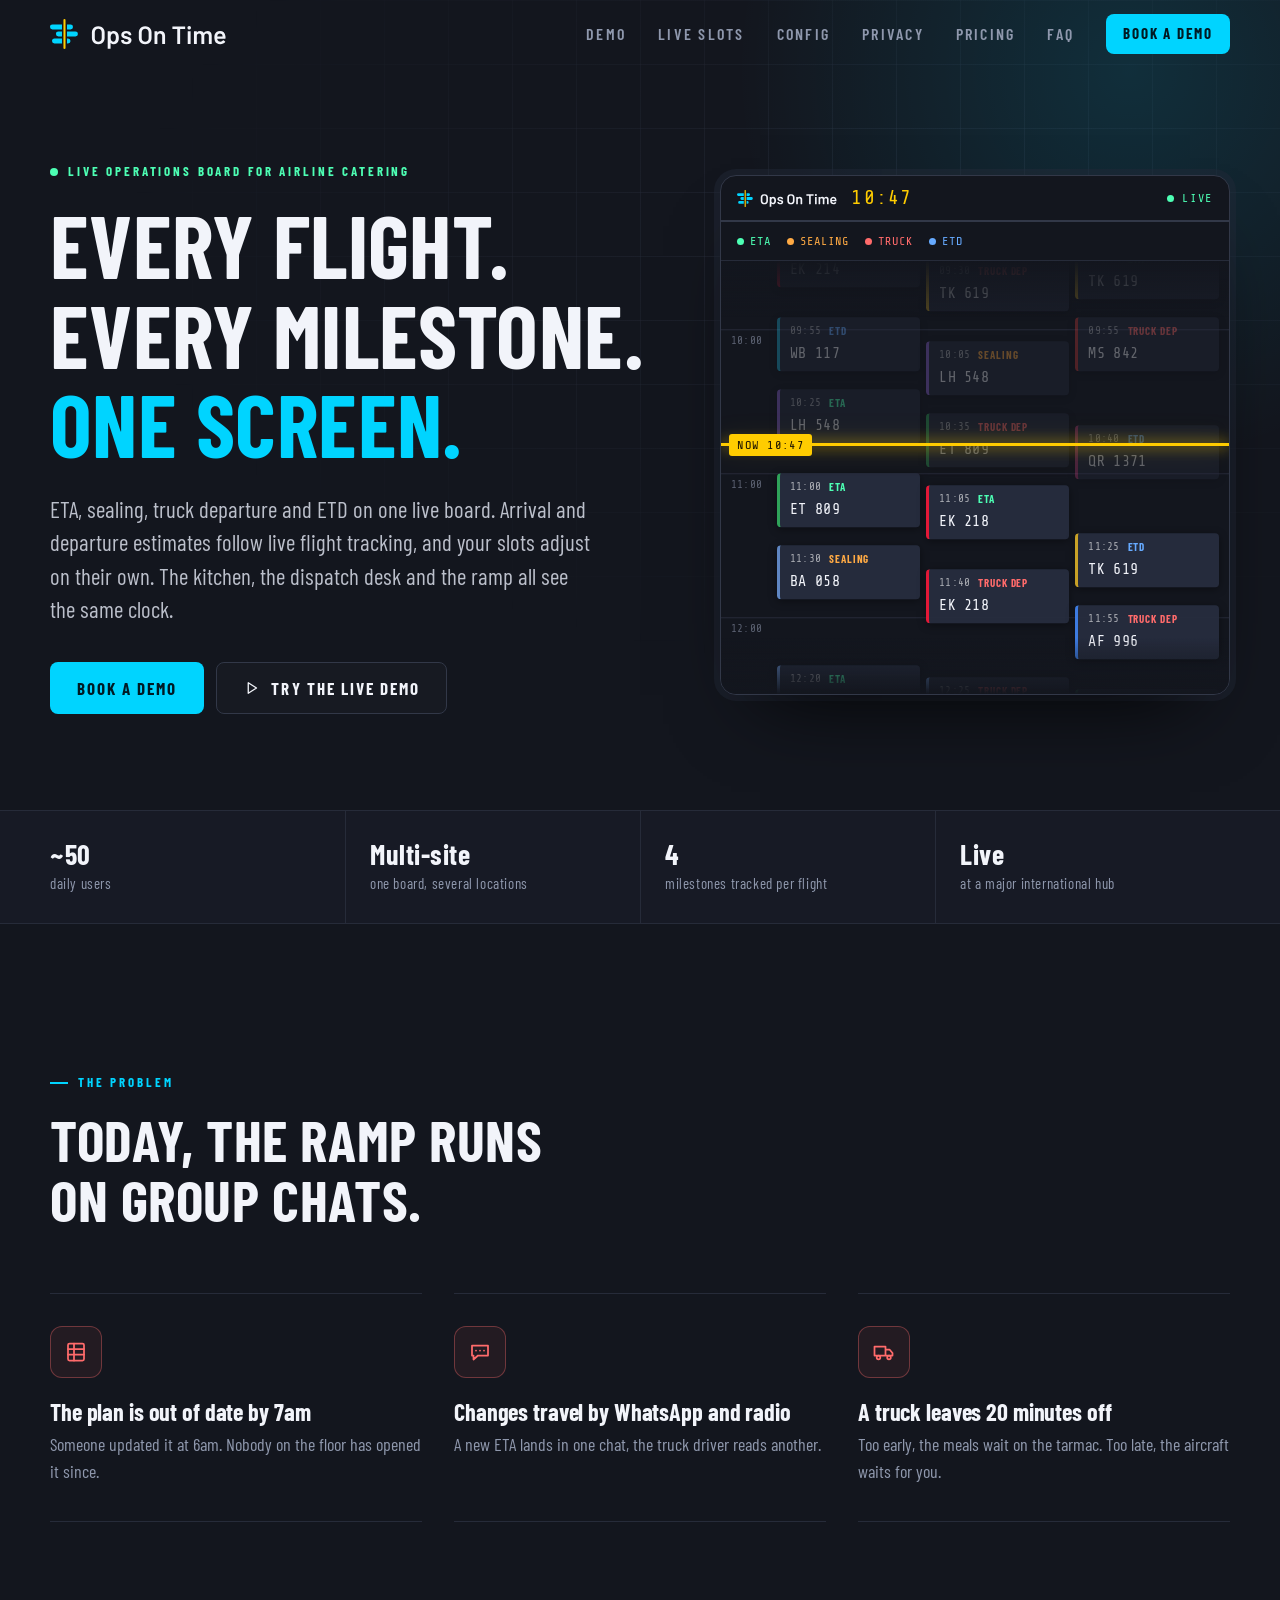
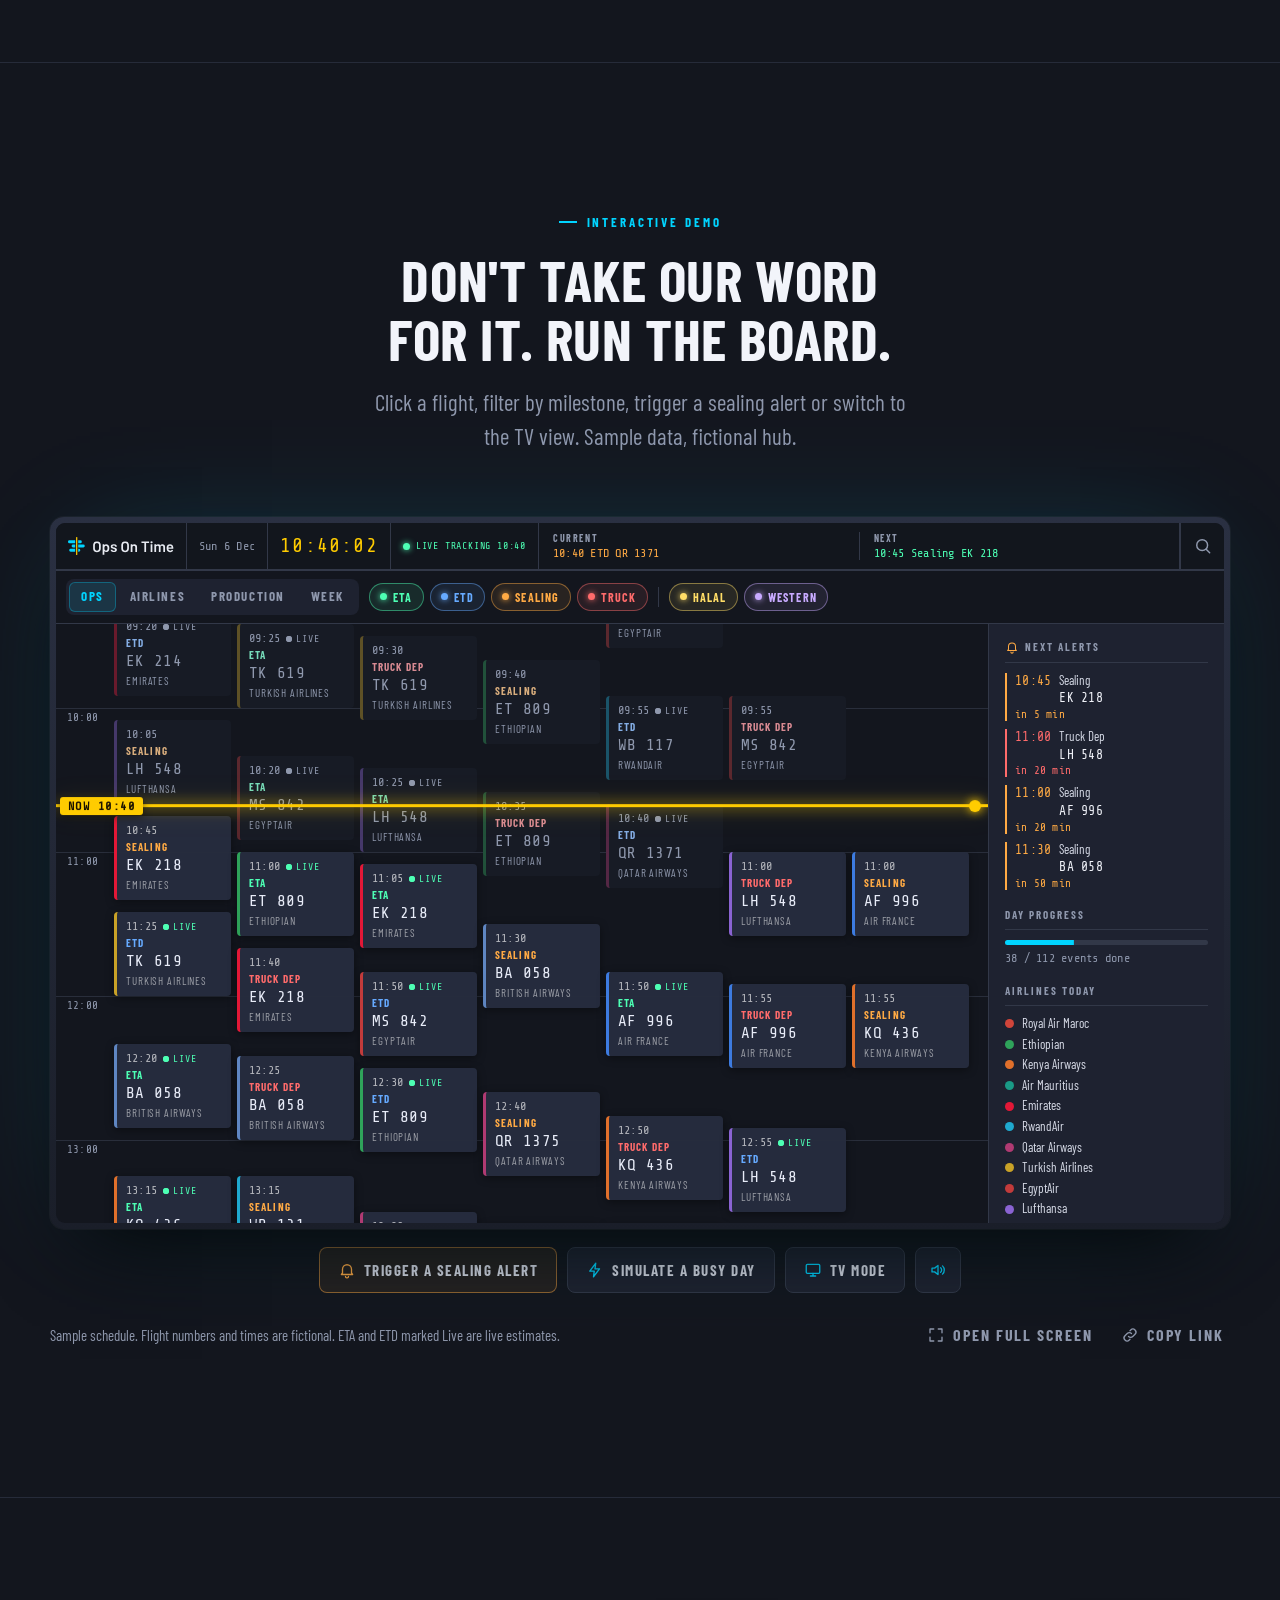
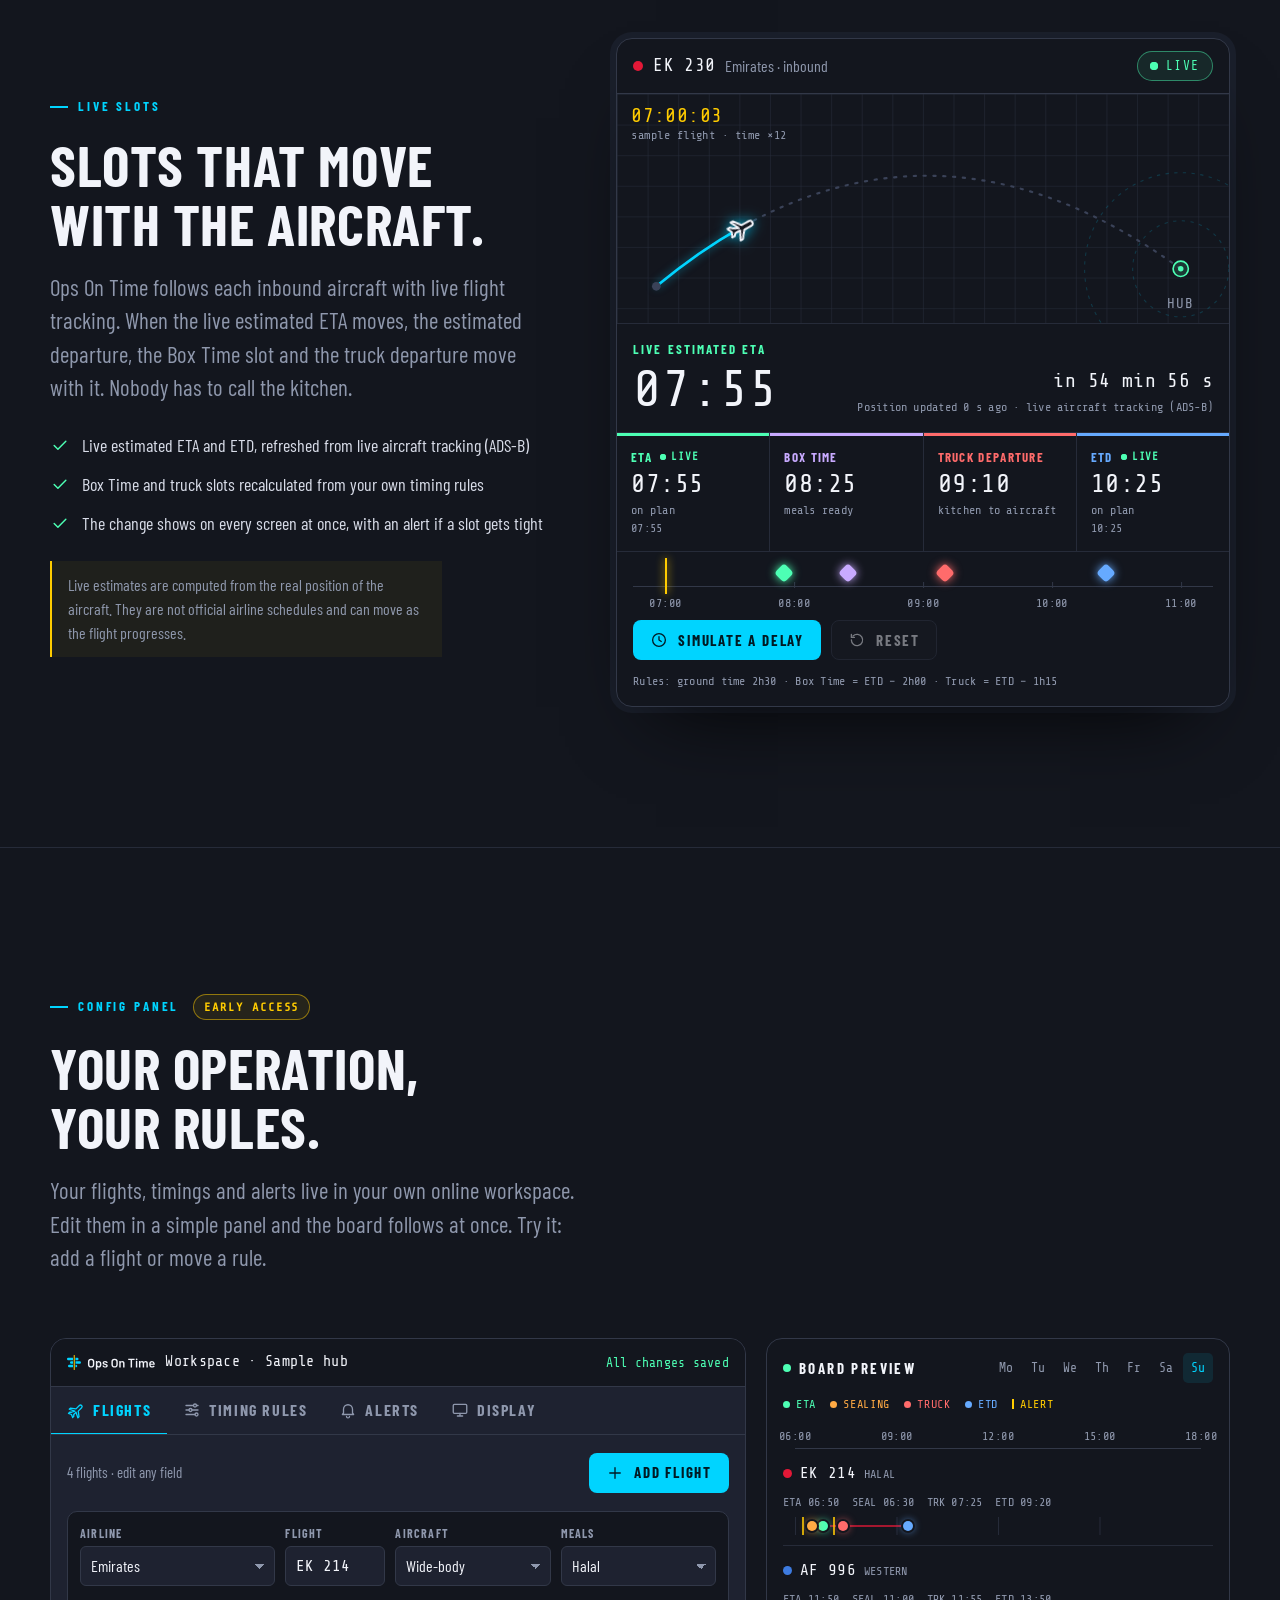
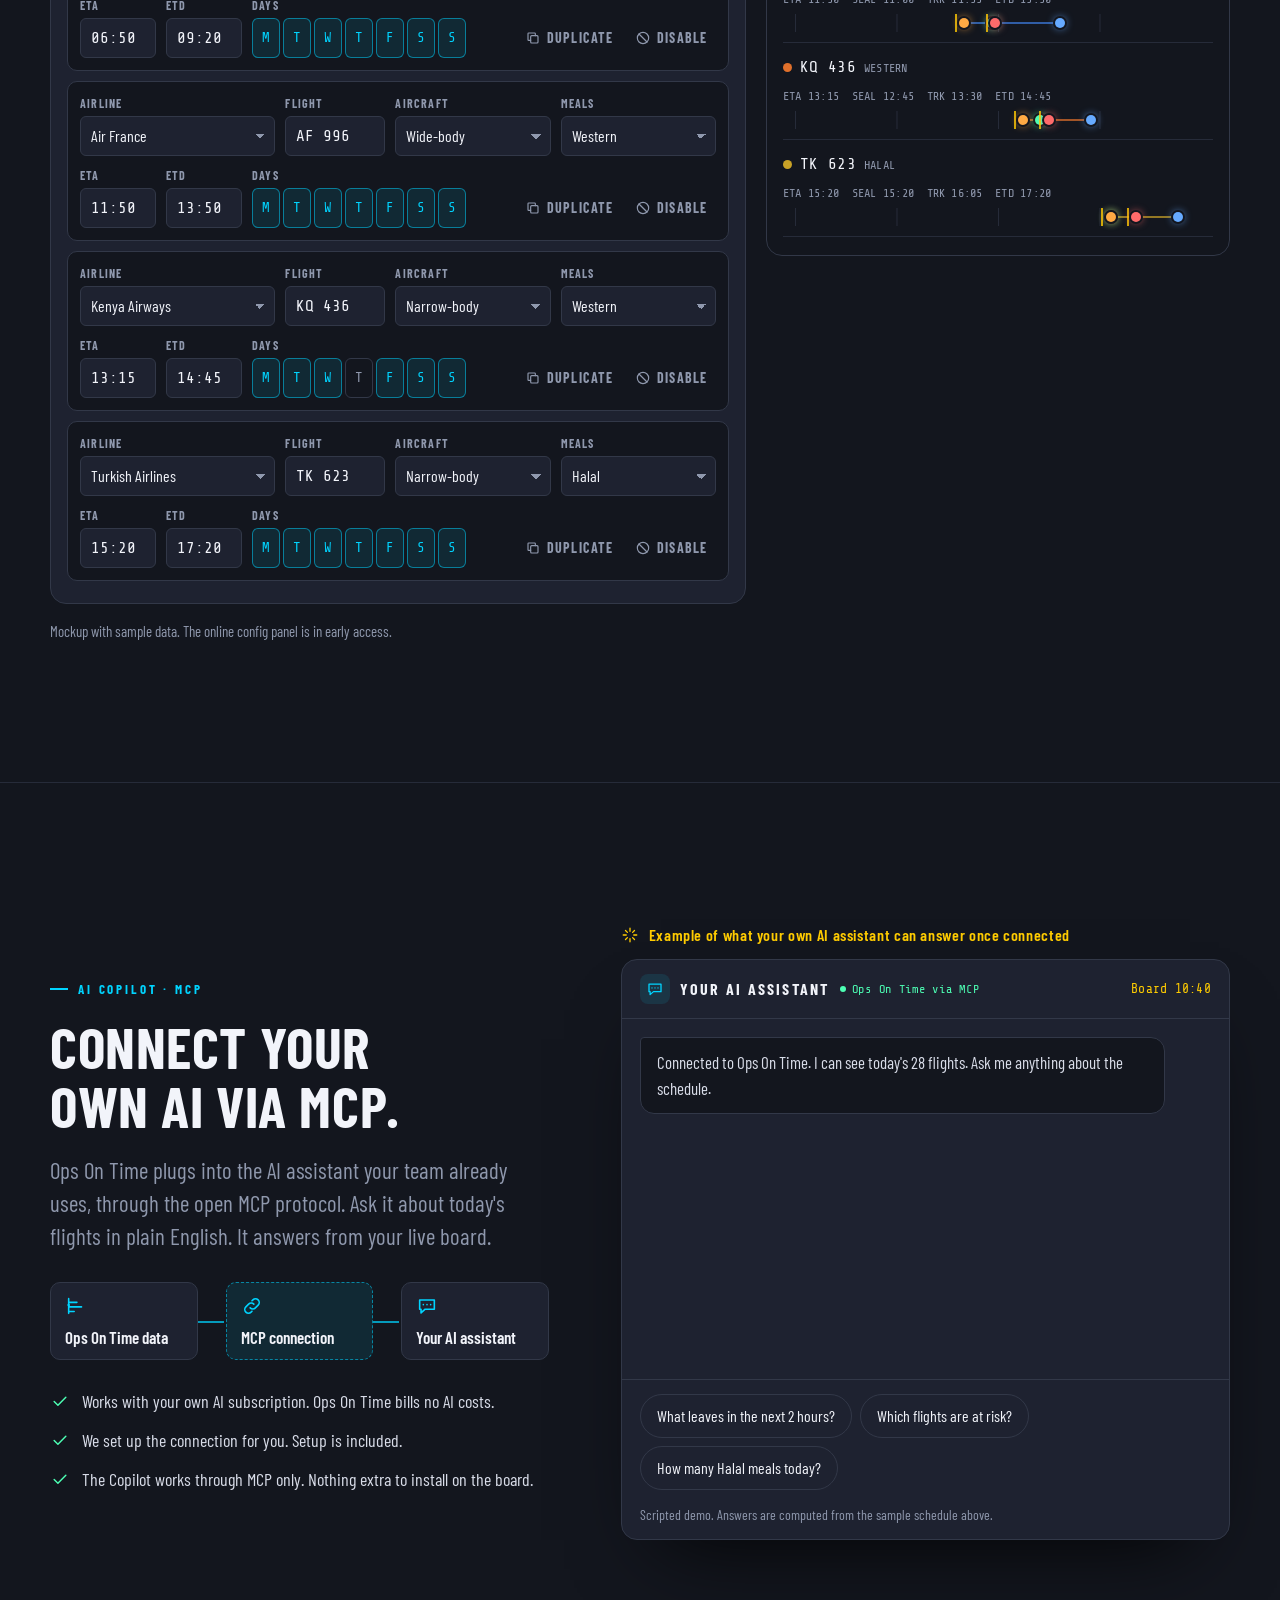
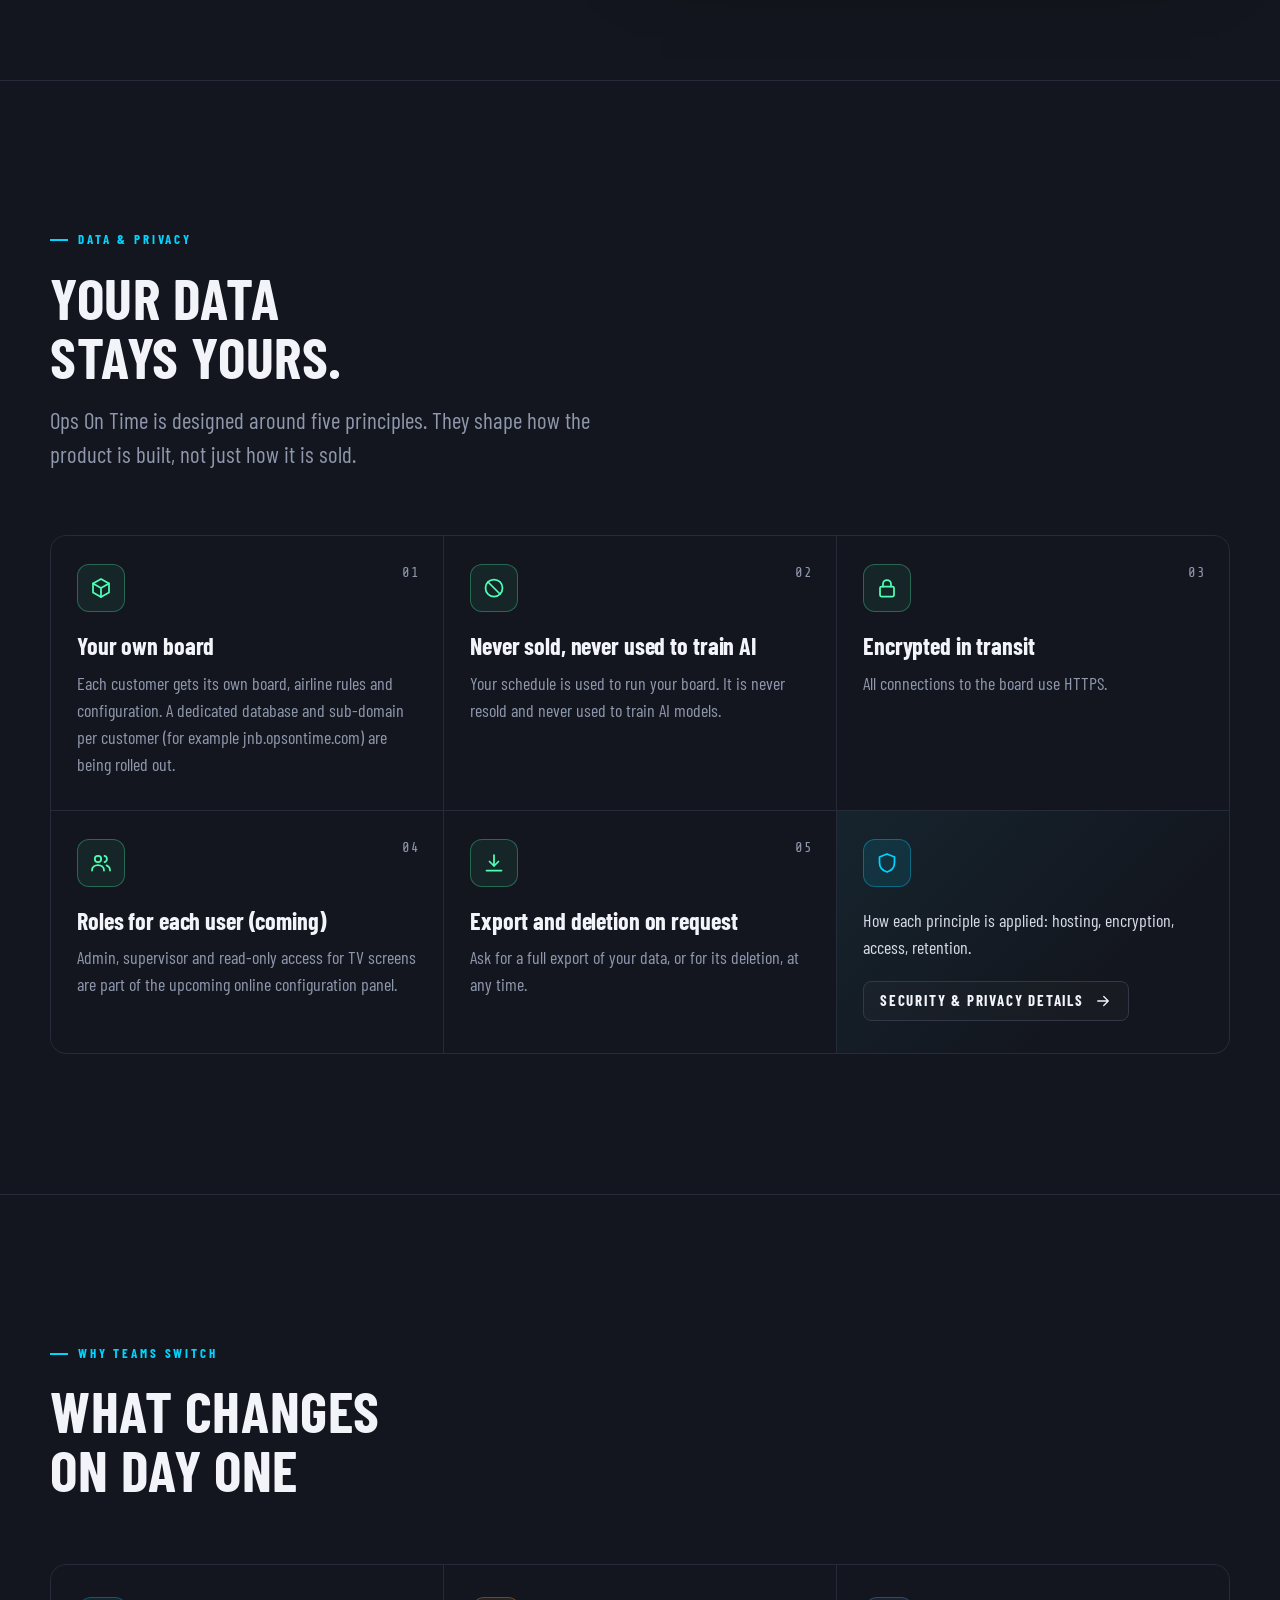
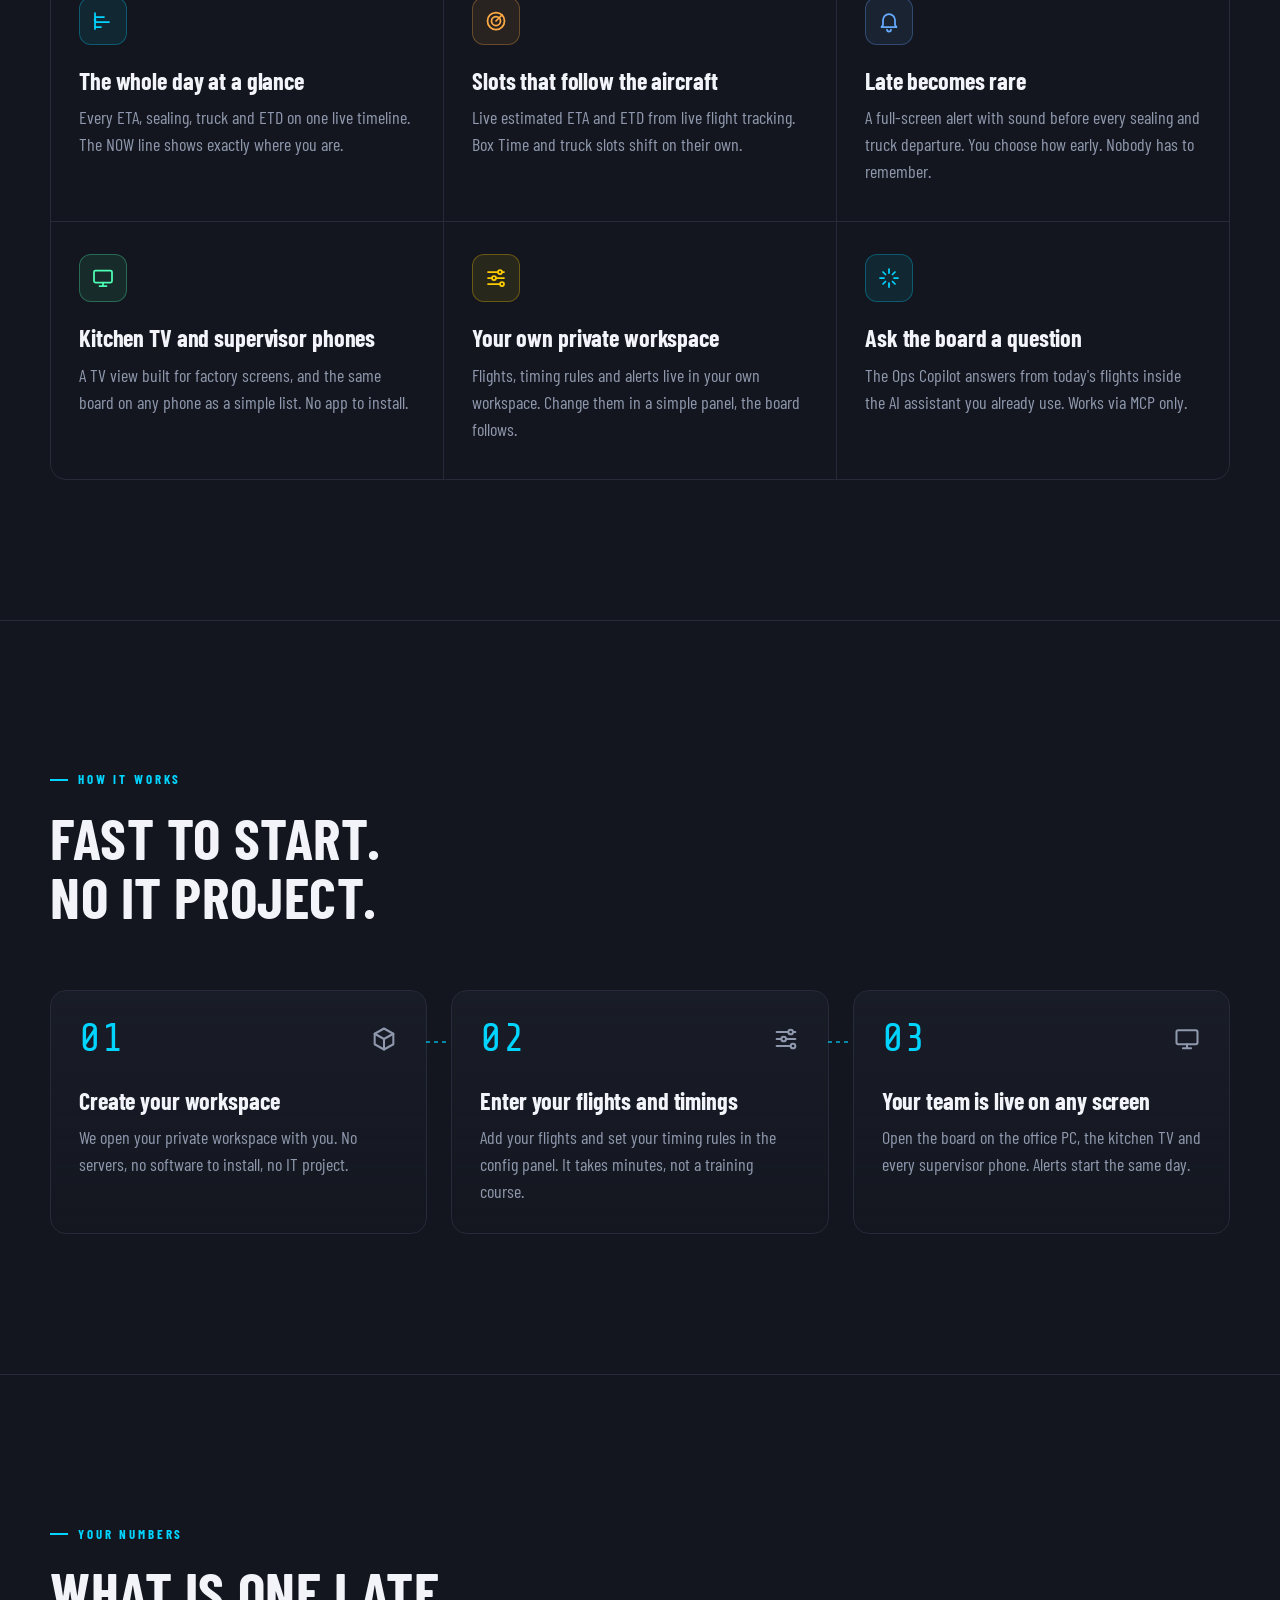
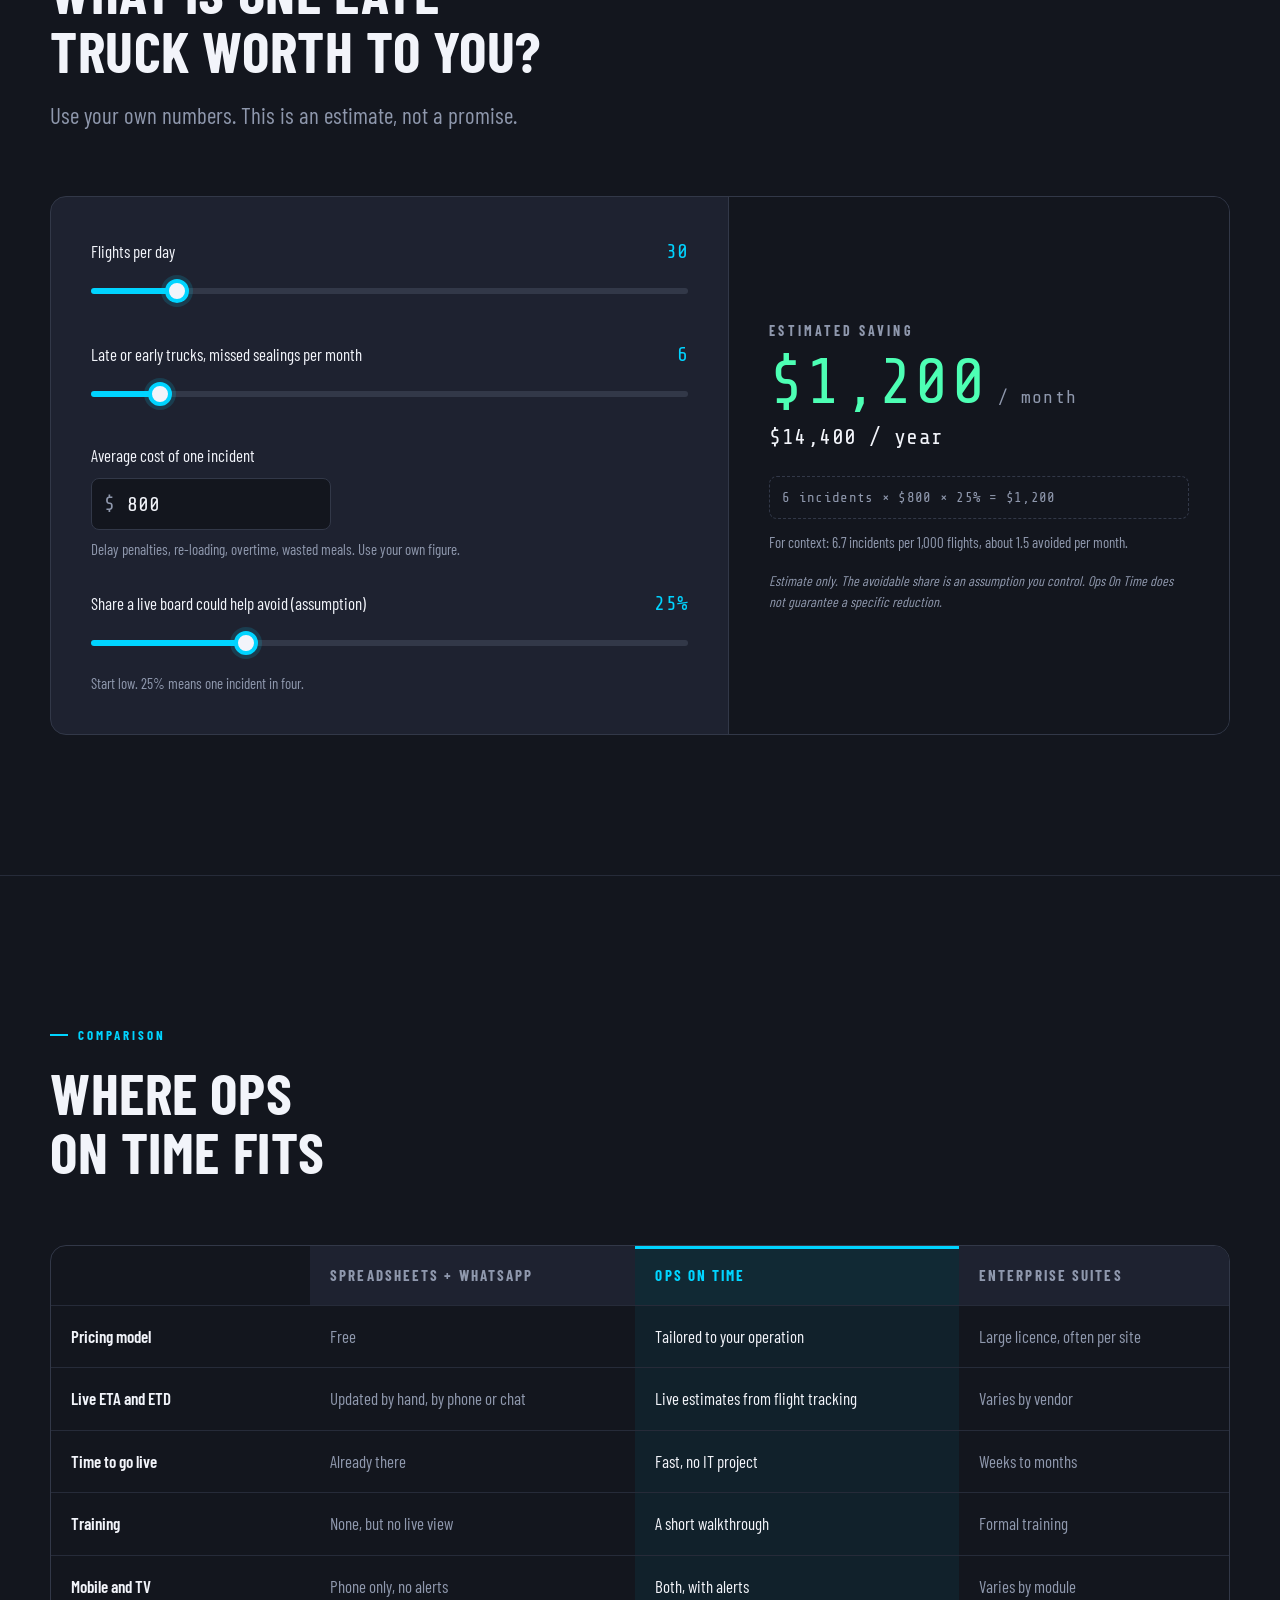
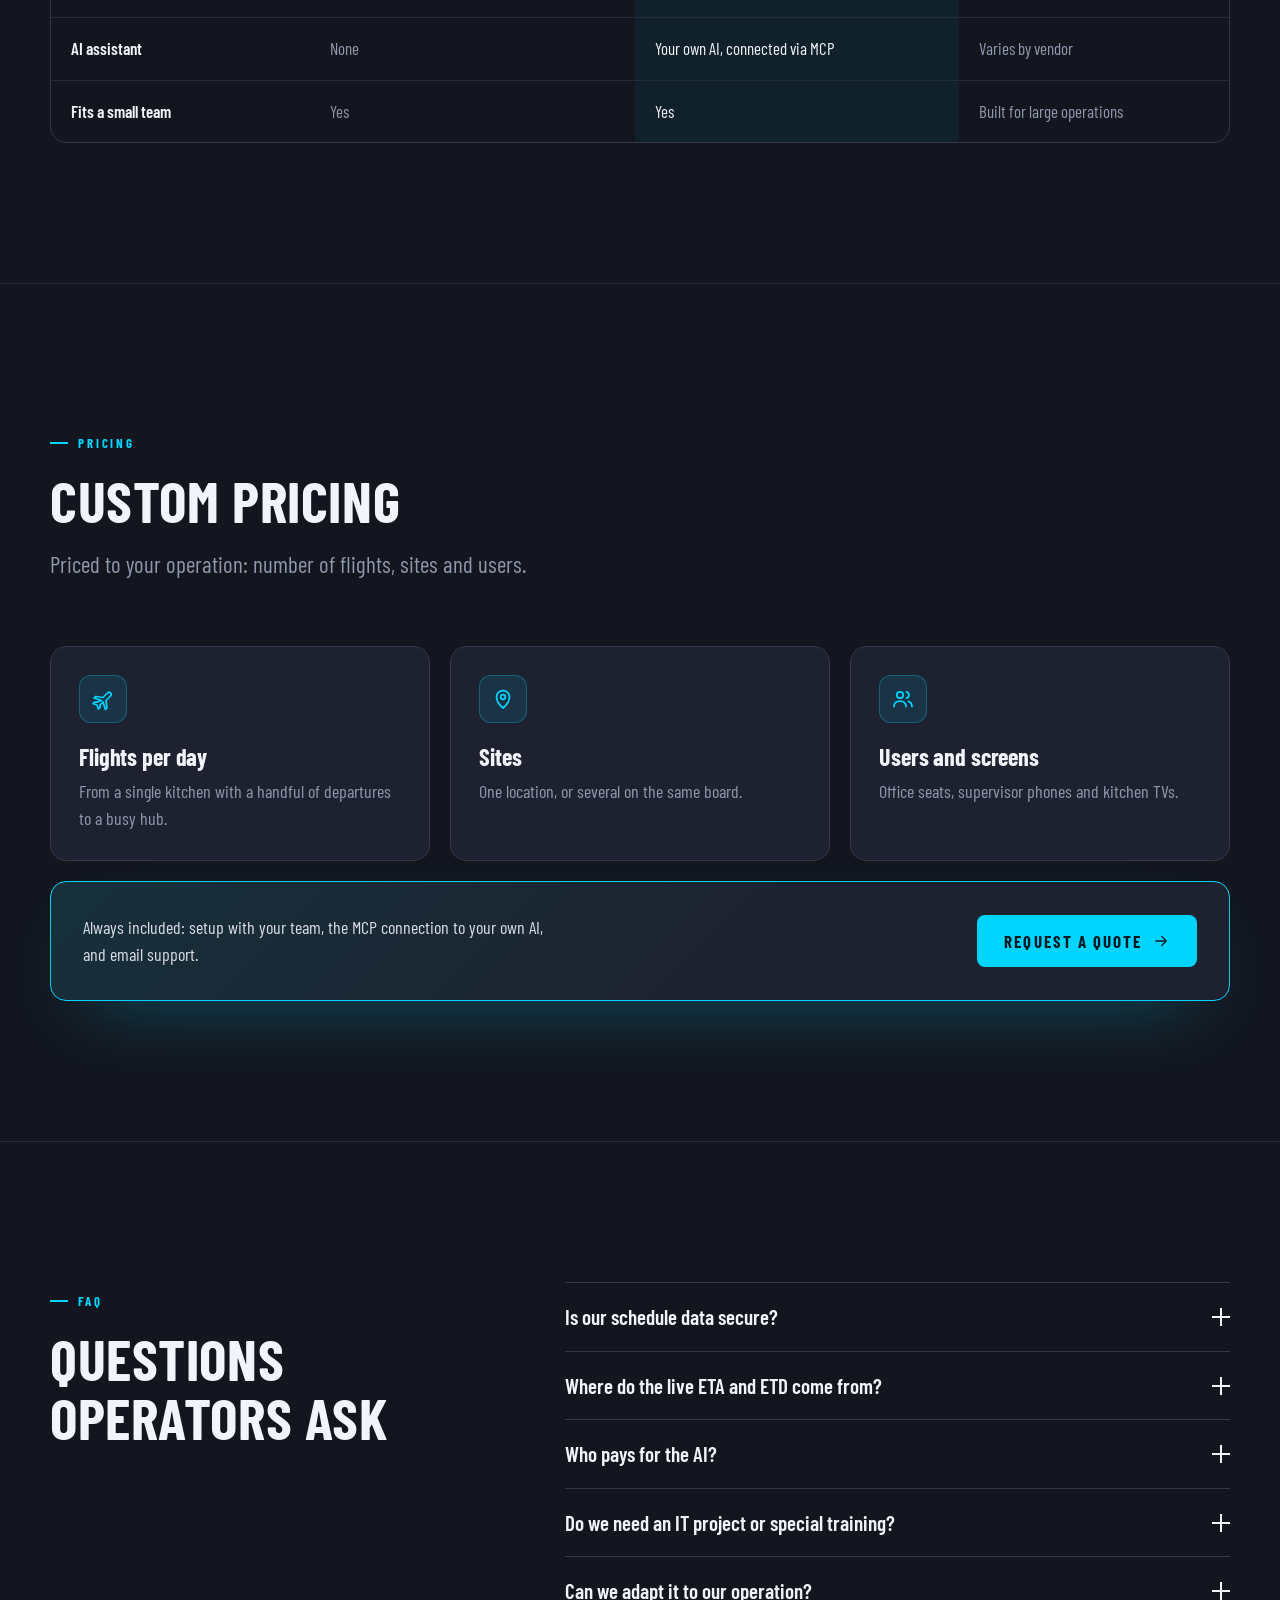
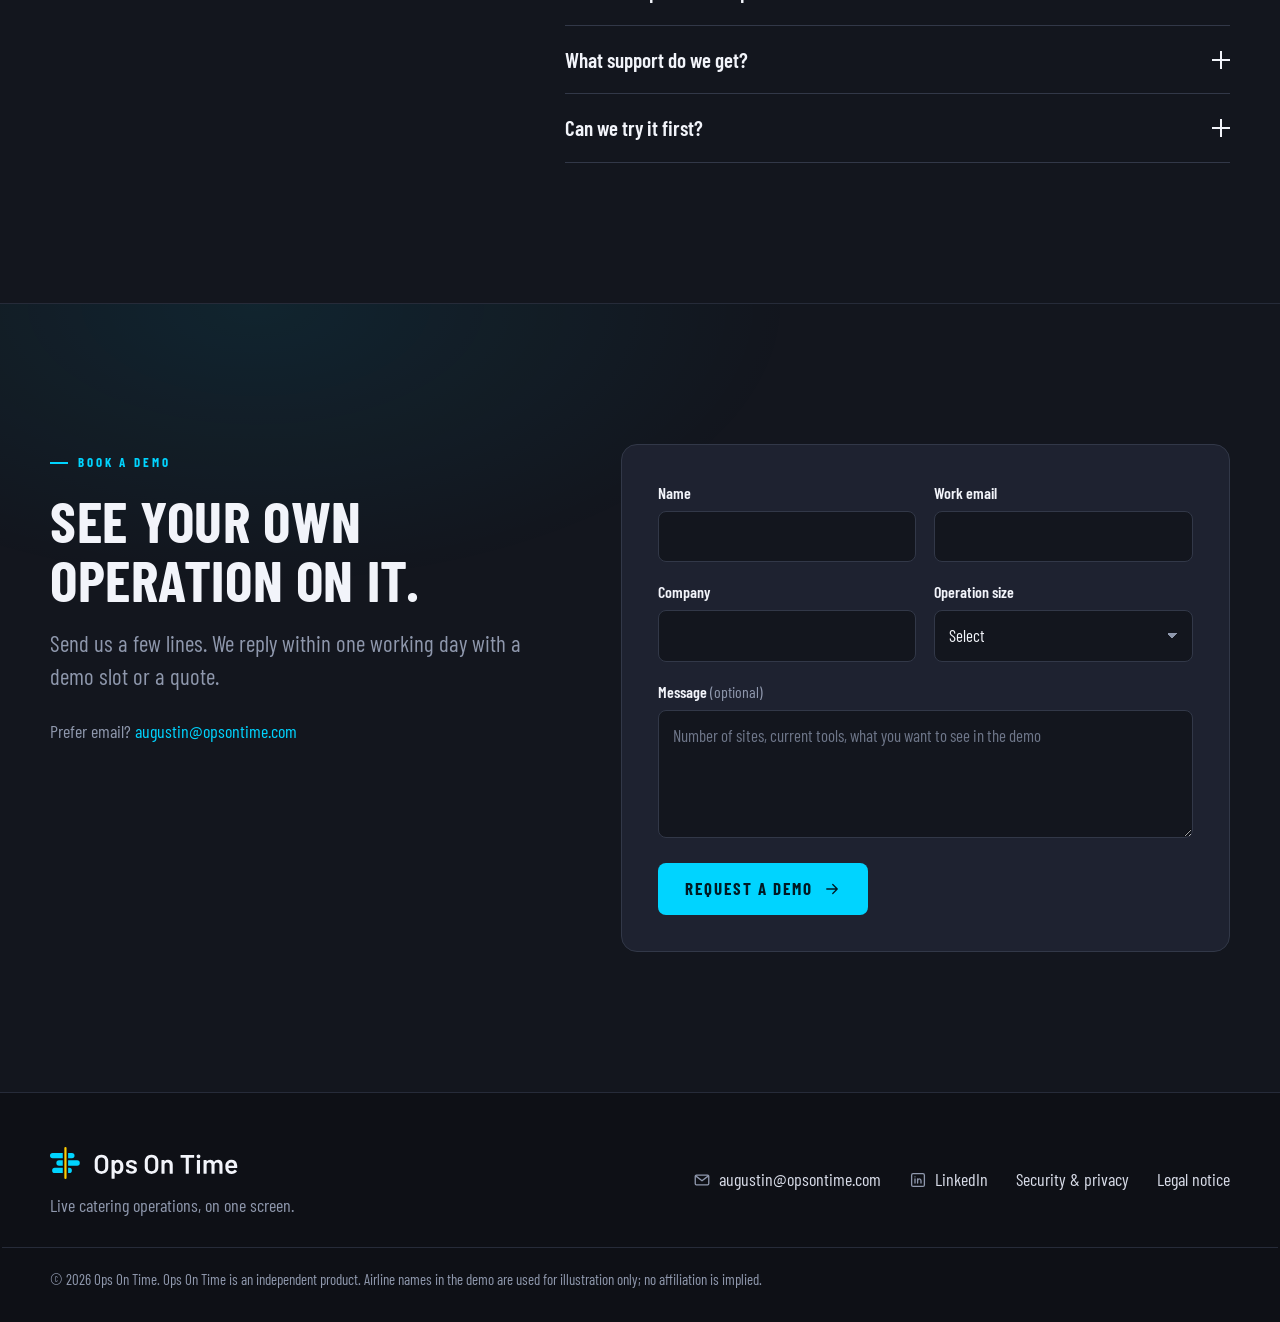
==== commit b19cc8a4: "Ops On Time brand, Web3Forms demo form, privacy and legal content - Brand written 'Ops On Time' in e" ====
--- a/docs/index.html
+++ b/docs/index.html
@@ -3,7 +3,7 @@
 <head>
 <meta charset="utf-8">
 <meta name="viewport" content="width=device-width, initial-scale=1">
-<title>OpsOnTime | Live catering operations, on one screen</title>
+<title>Ops On Time | Live catering operations, on one screen</title>
 <meta name="description" content="A real-time board for airline catering: live estimated ETA and ETD from flight tracking, sealing and truck slots that adjust on their own, in your own private workspace.">
 <link rel="canonical" href="https://opsontime.com/">
 <meta name="theme-color" content="#13161e">
@@ -15,20 +15,20 @@
 <link rel="preload" href="assets/fonts/share-tech-mono-400.woff2" as="font" type="font/woff2" crossorigin>
 <link rel="stylesheet" href="assets/site.css">
 <meta property="og:type" content="website">
-<meta property="og:site_name" content="OpsOnTime">
-<meta property="og:title" content="OpsOnTime | Live catering operations, on one screen">
+<meta property="og:site_name" content="Ops On Time">
+<meta property="og:title" content="Ops On Time | Live catering operations, on one screen">
 <meta property="og:description" content="A real-time board for airline catering: live estimated ETA and ETD from flight tracking, sealing and truck slots that adjust on their own, in your own private workspace.">
 <meta property="og:url" content="https://opsontime.com/">
 <meta property="og:image" content="https://opsontime.com/assets/og-image.png">
 <meta property="og:image:width" content="1200">
 <meta property="og:image:height" content="630">
-<meta property="og:image:alt" content="OpsOnTime live operations board with the NOW line and colour-coded flight milestones">
+<meta property="og:image:alt" content="Ops On Time live operations board with the NOW line and colour-coded flight milestones">
 <meta name="twitter:card" content="summary_large_image">
-<meta name="twitter:title" content="OpsOnTime | Live catering operations, on one screen">
+<meta name="twitter:title" content="Ops On Time | Live catering operations, on one screen">
 <meta name="twitter:description" content="A real-time board for airline catering: live estimated ETA and ETD from flight tracking, sealing and truck slots that adjust on their own, in your own private workspace.">
 <meta name="twitter:image" content="https://opsontime.com/assets/og-image.png">
-<script type="application/ld+json">{"@context":"https://schema.org","@type":"SoftwareApplication","name":"OpsOnTime","applicationCategory":"BusinessApplication","applicationSubCategory":"Airline catering operations","operatingSystem":"Web browser","description":"A real-time board for airline catering: live estimated ETA and ETD from flight tracking, sealing and truck slots that adjust on their own, in your own private workspace.","url":"https://opsontime.com/","image":"https://opsontime.com/assets/og-image.png"}</script>
-<script id="site-config" type="application/json">{"name":"OpsOnTime","email":"augustin@opsontime.com","formProvider":"mailto","formspreeEndpoint":"https://formspree.io/f/YOUR_FORM_ID","cta":{"success":"Thank you. Your request is in. We will reply within one working day.","error":"Sending failed. Your email app will open with the message ready to send."},"roi":{"eyebrow":"Your numbers","title":"What is one late truck worth to you?","text":"Use your own numbers. This is an estimate, not a promise.","defaults":{"flightsPerDay":30,"incidentsPerMonth":6,"costPerIncident":800,"avoidablePct":25},"currency":"$","disclaimer":"Estimate only. The avoidable share is an assumption you control. OpsOnTime does not guarantee a specific reduction."},"copilot":{"questions":["What leaves in the next 2 hours?","Which flights are at risk?","How many Halal meals today?"]}}</script>
+<script type="application/ld+json">{"@context":"https://schema.org","@type":"SoftwareApplication","name":"Ops On Time","applicationCategory":"BusinessApplication","applicationSubCategory":"Airline catering operations","operatingSystem":"Web browser","description":"A real-time board for airline catering: live estimated ETA and ETD from flight tracking, sealing and truck slots that adjust on their own, in your own private workspace.","url":"https://opsontime.com/","image":"https://opsontime.com/assets/og-image.png"}</script>
+<script id="site-config" type="application/json">{"name":"Ops On Time","email":"augustin@opsontime.com","cta":{"success":"Thanks, your request has been sent. I'll get back to you within one business day.","error":"Sending failed. Please try again in a moment, or email augustin@opsontime.com directly."},"roi":{"eyebrow":"Your numbers","title":"What is one late truck worth to you?","text":"Use your own numbers. This is an estimate, not a promise.","defaults":{"flightsPerDay":30,"incidentsPerMonth":6,"costPerIncident":800,"avoidablePct":25},"currency":"$","disclaimer":"Estimate only. The avoidable share is an assumption you control. Ops On Time does not guarantee a specific reduction."},"copilot":{"questions":["What leaves in the next 2 hours?","Which flights are at risk?","How many Halal meals today?"]}}</script>
 <script type="module" src="assets/js/main.js"></script>
 </head>
 <body class="">
@@ -36,8 +36,8 @@
 
 <header class="nav">
   <div class="container nav-inner">
-    <a class="nav-logo" href="#top" aria-label="OpsOnTime home">
-      <svg class="logo" viewBox="0 0 1060 180" role="img" aria-label="OpsOnTime"><g transform="scale(0.36511) translate(-282 -265)"><path fill="var(--accent, #00d4ff)" d="M479 356H323a41 41 0 0 0 0 82H479Z M561 356H619a41 41 0 0 1 0 82H561Z M479 470H421a41 41 0 0 0 0 82H479Z M561 470H700a41 41 0 0 1 0 82H561Z M479 585H356a41 41 0 0 0 0 82H479Z M561 585H578a41 41 0 0 1 0 82H561Z"/><rect fill="var(--now, #ffcc00)" x="503" y="265" width="34" height="493" rx="17"/></g><path fill="currentColor" transform="translate(243 150) scale(0.15)" d="M56 -236V-464Q56 -536 88 -591.5Q120 -647 177.5 -677.5Q235 -708 310 -708Q386 -708 443.5 -677.5Q501 -647 533 -591.5Q565 -536 565 -464V-236Q565 -163 533 -107Q501 -51 443.5 -20.5Q386 10 310 10Q235 10 177 -20.5Q119 -51 87.5 -107Q56 -163 56 -236ZM449 -232V-465Q449 -530 411 -569Q373 -608 310 -608Q248 -608 210 -569Q172 -530 172 -465V-232Q172 -168 210 -129Q248 -90 310 -90Q373 -90 411 -129Q449 -168 449 -232ZM1134 -254Q1134 -183 1117 -132Q1095 -66 1046.5 -29Q998 8 924 8Q853 8 810 -43Q808 -45 806 -44Q804 -43 804 -40V177Q804 182 800.5 185.5Q797 189 792 189H700Q695 189 691.5 185.5Q688 182 688 177V-499Q688 -504 691.5 -507.5Q695 -511 700 -511H792Q797 -511 800.5 -507.5Q804 -504 804 -499V-469Q804 -466 806 -465Q808 -464 810 -467Q854 -519 925 -519Q996 -519 1045 -482Q1094 -445 1116 -379Q1134 -328 1134 -254ZM1016 -256Q1016 -329 992 -371Q964 -420 907 -420Q855 -420 829 -372Q806 -333 806 -256Q806 -177 831 -136Q857 -92 906 -92Q959 -92 986 -134Q1016 -180 1016 -256ZM1226 -136V-145Q1226 -150 1229.5 -153.5Q1233 -157 1238 -157H1326Q1331 -157 1334.5 -153.5Q1338 -150 1338 -145V-143Q1338 -118 1365.5 -99.5Q1393 -81 1435 -81Q1475 -81 1500 -97.5Q1525 -114 1525 -139Q1525 -162 1504.5 -173.5Q1484 -185 1438 -198L1400 -210Q1349 -225 1314 -242Q1279 -259 1255 -288.5Q1231 -318 1231 -364Q1231 -434 1286 -475.5Q1341 -517 1431 -517Q1492 -517 1538 -497.5Q1584 -478 1609 -443.5Q1634 -409 1634 -365Q1634 -360 1630.5 -356.5Q1627 -353 1622 -353H1537Q1532 -353 1528.5 -356.5Q1525 -360 1525 -365Q1525 -391 1499.5 -408.5Q1474 -426 1430 -426Q1391 -426 1366.5 -411.5Q1342 -397 1342 -371Q1342 -347 1365.5 -334.5Q1389 -322 1444 -307L1466 -301Q1519 -285 1555 -268.5Q1591 -252 1616 -222.5Q1641 -193 1641 -146Q1641 -75 1585 -34.5Q1529 6 1436 6Q1373 6 1325.5 -12.5Q1278 -31 1252 -63.5Q1226 -96 1226 -136ZM1933 -236V-464Q1933 -536 1965 -591.5Q1997 -647 2054.5 -677.5Q2112 -708 2187 -708Q2263 -708 2320.5 -677.5Q2378 -647 2410 -591.5Q2442 -536 2442 -464V-236Q2442 -163 2410 -107Q2378 -51 2320.5 -20.5Q2263 10 2187 10Q2112 10 2054 -20.5Q1996 -51 1964.5 -107Q1933 -163 1933 -236ZM2326 -232V-465Q2326 -530 2288 -569Q2250 -608 2187 -608Q2125 -608 2087 -569Q2049 -530 2049 -465V-232Q2049 -168 2087 -129Q2125 -90 2187 -90Q2250 -90 2288 -129Q2326 -168 2326 -232ZM2983 -340V-12Q2983 -7 2979.5 -3.5Q2976 0 2971 0H2879Q2874 0 2870.5 -3.5Q2867 -7 2867 -12V-316Q2867 -362 2841 -390.5Q2815 -419 2772 -419Q2729 -419 2702.5 -391Q2676 -363 2676 -317V-12Q2676 -7 2672.5 -3.5Q2669 0 2664 0H2572Q2567 0 2563.5 -3.5Q2560 -7 2560 -12V-499Q2560 -504 2563.5 -507.5Q2567 -511 2572 -511H2664Q2669 -511 2672.5 -507.5Q2676 -504 2676 -499V-467Q2676 -464 2678 -463Q2680 -462 2681 -465Q2722 -519 2805 -519Q2886 -519 2934.5 -471Q2983 -423 2983 -340ZM3787 -688V-611Q3787 -606 3783.5 -602.5Q3780 -599 3775 -599H3591Q3586 -599 3586 -594V-12Q3586 -7 3582.5 -3.5Q3579 0 3574 0H3482Q3477 0 3473.5 -3.5Q3470 -7 3470 -12V-594Q3470 -599 3465 -599H3288Q3283 -599 3279.5 -602.5Q3276 -606 3276 -611V-688Q3276 -693 3279.5 -696.5Q3283 -700 3288 -700H3775Q3780 -700 3783.5 -696.5Q3787 -693 3787 -688ZM3878 -652Q3878 -683 3898 -703Q3918 -723 3949 -723Q3980 -723 4000 -703Q4020 -683 4020 -652Q4020 -621 4000 -601Q3980 -581 3949 -581Q3918 -581 3898 -601Q3878 -621 3878 -652ZM3889 -12V-500Q3889 -505 3892.5 -508.5Q3896 -512 3901 -512H3993Q3998 -512 4001.5 -508.5Q4005 -505 4005 -500V-12Q4005 -7 4001.5 -3.5Q3998 0 3993 0H3901Q3896 0 3892.5 -3.5Q3889 -7 3889 -12ZM4849 -343V-12Q4849 -7 4845.5 -3.5Q4842 0 4837 0H4746Q4741 0 4737.5 -3.5Q4734 -7 4734 -12V-319Q4734 -365 4709.5 -392Q4685 -419 4644 -419Q4603 -419 4577 -392Q4551 -365 4551 -320V-12Q4551 -7 4547.5 -3.5Q4544 0 4539 0H4448Q4443 0 4439.5 -3.5Q4436 -7 4436 -12V-319Q4436 -365 4411 -392Q4386 -419 4345 -419Q4307 -419 4282.5 -397Q4258 -375 4254 -337V-12Q4254 -7 4250.5 -3.5Q4247 0 4242 0H4150Q4145 0 4141.5 -3.5Q4138 -7 4138 -12V-499Q4138 -504 4141.5 -507.5Q4145 -511 4150 -511H4242Q4247 -511 4250.5 -507.5Q4254 -504 4254 -499V-466Q4254 -463 4256 -462Q4258 -461 4260 -464Q4282 -492 4314.5 -505.5Q4347 -519 4387 -519Q4436 -519 4473 -499Q4510 -479 4530 -441Q4533 -437 4537 -441Q4559 -481 4598 -500Q4637 -519 4685 -519Q4762 -519 4805.5 -472.5Q4849 -426 4849 -343ZM5402 -257 5401 -226Q5401 -214 5389 -214H5076Q5071 -214 5071 -209Q5074 -176 5080 -164Q5104 -92 5197 -91Q5265 -91 5305 -147Q5309 -153 5315 -153Q5319 -153 5322 -150L5384 -99Q5393 -92 5387 -83Q5356 -39 5304.5 -15Q5253 9 5190 9Q5112 9 5057.5 -26Q5003 -61 4978 -124Q4955 -178 4955 -274Q4955 -332 4967 -368Q4987 -438 5042.5 -478.5Q5098 -519 5176 -519Q5373 -519 5398 -313Q5402 -288 5402 -257ZM5080 -349Q5074 -332 5072 -305Q5070 -300 5076 -300H5279Q5284 -300 5284 -305Q5282 -330 5278 -343Q5269 -379 5242.5 -399Q5216 -419 5176 -419Q5139 -419 5114.5 -400.5Q5090 -382 5080 -349Z"/></svg>
+    <a class="nav-logo" href="#top" aria-label="Ops On Time home">
+      <svg class="logo" viewBox="0 0 1060 180" role="img" aria-label="Ops On Time"><g transform="scale(0.36511) translate(-282 -265)"><path fill="var(--accent, #00d4ff)" d="M479 356H323a41 41 0 0 0 0 82H479Z M561 356H619a41 41 0 0 1 0 82H561Z M479 470H421a41 41 0 0 0 0 82H479Z M561 470H700a41 41 0 0 1 0 82H561Z M479 585H356a41 41 0 0 0 0 82H479Z M561 585H578a41 41 0 0 1 0 82H561Z"/><rect fill="var(--now, #ffcc00)" x="503" y="265" width="34" height="493" rx="17"/></g><path fill="currentColor" transform="translate(243 150) scale(0.15)" d="M56 -236V-464Q56 -536 88 -591.5Q120 -647 177.5 -677.5Q235 -708 310 -708Q386 -708 443.5 -677.5Q501 -647 533 -591.5Q565 -536 565 -464V-236Q565 -163 533 -107Q501 -51 443.5 -20.5Q386 10 310 10Q235 10 177 -20.5Q119 -51 87.5 -107Q56 -163 56 -236ZM449 -232V-465Q449 -530 411 -569Q373 -608 310 -608Q248 -608 210 -569Q172 -530 172 -465V-232Q172 -168 210 -129Q248 -90 310 -90Q373 -90 411 -129Q449 -168 449 -232ZM1134 -254Q1134 -183 1117 -132Q1095 -66 1046.5 -29Q998 8 924 8Q853 8 810 -43Q808 -45 806 -44Q804 -43 804 -40V177Q804 182 800.5 185.5Q797 189 792 189H700Q695 189 691.5 185.5Q688 182 688 177V-499Q688 -504 691.5 -507.5Q695 -511 700 -511H792Q797 -511 800.5 -507.5Q804 -504 804 -499V-469Q804 -466 806 -465Q808 -464 810 -467Q854 -519 925 -519Q996 -519 1045 -482Q1094 -445 1116 -379Q1134 -328 1134 -254ZM1016 -256Q1016 -329 992 -371Q964 -420 907 -420Q855 -420 829 -372Q806 -333 806 -256Q806 -177 831 -136Q857 -92 906 -92Q959 -92 986 -134Q1016 -180 1016 -256ZM1226 -136V-145Q1226 -150 1229.5 -153.5Q1233 -157 1238 -157H1326Q1331 -157 1334.5 -153.5Q1338 -150 1338 -145V-143Q1338 -118 1365.5 -99.5Q1393 -81 1435 -81Q1475 -81 1500 -97.5Q1525 -114 1525 -139Q1525 -162 1504.5 -173.5Q1484 -185 1438 -198L1400 -210Q1349 -225 1314 -242Q1279 -259 1255 -288.5Q1231 -318 1231 -364Q1231 -434 1286 -475.5Q1341 -517 1431 -517Q1492 -517 1538 -497.5Q1584 -478 1609 -443.5Q1634 -409 1634 -365Q1634 -360 1630.5 -356.5Q1627 -353 1622 -353H1537Q1532 -353 1528.5 -356.5Q1525 -360 1525 -365Q1525 -391 1499.5 -408.5Q1474 -426 1430 -426Q1391 -426 1366.5 -411.5Q1342 -397 1342 -371Q1342 -347 1365.5 -334.5Q1389 -322 1444 -307L1466 -301Q1519 -285 1555 -268.5Q1591 -252 1616 -222.5Q1641 -193 1641 -146Q1641 -75 1585 -34.5Q1529 6 1436 6Q1373 6 1325.5 -12.5Q1278 -31 1252 -63.5Q1226 -96 1226 -136ZM1933 -236V-464Q1933 -536 1965 -591.5Q1997 -647 2054.5 -677.5Q2112 -708 2187 -708Q2263 -708 2320.5 -677.5Q2378 -647 2410 -591.5Q2442 -536 2442 -464V-236Q2442 -163 2410 -107Q2378 -51 2320.5 -20.5Q2263 10 2187 10Q2112 10 2054 -20.5Q1996 -51 1964.5 -107Q1933 -163 1933 -236ZM2326 -232V-465Q2326 -530 2288 -569Q2250 -608 2187 -608Q2125 -608 2087 -569Q2049 -530 2049 -465V-232Q2049 -168 2087 -129Q2125 -90 2187 -90Q2250 -90 2288 -129Q2326 -168 2326 -232ZM2983 -340V-12Q2983 -7 2979.5 -3.5Q2976 0 2971 0H2879Q2874 0 2870.5 -3.5Q2867 -7 2867 -12V-316Q2867 -362 2841 -390.5Q2815 -419 2772 -419Q2729 -419 2702.5 -391Q2676 -363 2676 -317V-12Q2676 -7 2672.5 -3.5Q2669 0 2664 0H2572Q2567 0 2563.5 -3.5Q2560 -7 2560 -12V-499Q2560 -504 2563.5 -507.5Q2567 -511 2572 -511H2664Q2669 -511 2672.5 -507.5Q2676 -504 2676 -499V-467Q2676 -464 2678 -463Q2680 -462 2681 -465Q2722 -519 2805 -519Q2886 -519 2934.5 -471Q2983 -423 2983 -340ZM3787 -688V-611Q3787 -606 3783.5 -602.5Q3780 -599 3775 -599H3591Q3586 -599 3586 -594V-12Q3586 -7 3582.5 -3.5Q3579 0 3574 0H3482Q3477 0 3473.5 -3.5Q3470 -7 3470 -12V-594Q3470 -599 3465 -599H3288Q3283 -599 3279.5 -602.5Q3276 -606 3276 -611V-688Q3276 -693 3279.5 -696.5Q3283 -700 3288 -700H3775Q3780 -700 3783.5 -696.5Q3787 -693 3787 -688ZM3878 -652Q3878 -683 3898 -703Q3918 -723 3949 -723Q3980 -723 4000 -703Q4020 -683 4020 -652Q4020 -621 4000 -601Q3980 -581 3949 -581Q3918 -581 3898 -601Q3878 -621 3878 -652ZM3889 -12V-500Q3889 -505 3892.5 -508.5Q3896 -512 3901 -512H3993Q3998 -512 4001.5 -508.5Q4005 -505 4005 -500V-12Q4005 -7 4001.5 -3.5Q3998 0 3993 0H3901Q3896 0 3892.5 -3.5Q3889 -7 3889 -12ZM4849 -343V-12Q4849 -7 4845.5 -3.5Q4842 0 4837 0H4746Q4741 0 4737.5 -3.5Q4734 -7 4734 -12V-319Q4734 -365 4709.5 -392Q4685 -419 4644 -419Q4603 -419 4577 -392Q4551 -365 4551 -320V-12Q4551 -7 4547.5 -3.5Q4544 0 4539 0H4448Q4443 0 4439.5 -3.5Q4436 -7 4436 -12V-319Q4436 -365 4411 -392Q4386 -419 4345 -419Q4307 -419 4282.5 -397Q4258 -375 4254 -337V-12Q4254 -7 4250.5 -3.5Q4247 0 4242 0H4150Q4145 0 4141.5 -3.5Q4138 -7 4138 -12V-499Q4138 -504 4141.5 -507.5Q4145 -511 4150 -511H4242Q4247 -511 4250.5 -507.5Q4254 -504 4254 -499V-466Q4254 -463 4256 -462Q4258 -461 4260 -464Q4282 -492 4314.5 -505.5Q4347 -519 4387 -519Q4436 -519 4473 -499Q4510 -479 4530 -441Q4533 -437 4537 -441Q4559 -481 4598 -500Q4637 -519 4685 -519Q4762 -519 4805.5 -472.5Q4849 -426 4849 -343ZM5402 -257 5401 -226Q5401 -214 5389 -214H5076Q5071 -214 5071 -209Q5074 -176 5080 -164Q5104 -92 5197 -91Q5265 -91 5305 -147Q5309 -153 5315 -153Q5319 -153 5322 -150L5384 -99Q5393 -92 5387 -83Q5356 -39 5304.5 -15Q5253 9 5190 9Q5112 9 5057.5 -26Q5003 -61 4978 -124Q4955 -178 4955 -274Q4955 -332 4967 -368Q4987 -438 5042.5 -478.5Q5098 -519 5176 -519Q5373 -519 5398 -313Q5402 -288 5402 -257ZM5080 -349Q5074 -332 5072 -305Q5070 -300 5076 -300H5279Q5284 -300 5284 -305Q5282 -330 5278 -343Q5269 -379 5242.5 -399Q5216 -419 5176 -419Q5139 -419 5114.5 -400.5Q5090 -382 5080 -349Z"/></svg>
     </a>
     <nav class="nav-menu" id="nav-menu" aria-label="Main">
       <ul>
@@ -67,7 +67,7 @@
     <div class="hero-visual" aria-hidden="true">
       <div class="hv-card">
         <div class="hv-top">
-          <span class="hv-logo"><svg class="logo" viewBox="0 0 1060 180" role="img" aria-label="OpsOnTime"><g transform="scale(0.36511) translate(-282 -265)"><path fill="var(--accent, #00d4ff)" d="M479 356H323a41 41 0 0 0 0 82H479Z M561 356H619a41 41 0 0 1 0 82H561Z M479 470H421a41 41 0 0 0 0 82H479Z M561 470H700a41 41 0 0 1 0 82H561Z M479 585H356a41 41 0 0 0 0 82H479Z M561 585H578a41 41 0 0 1 0 82H561Z"/><rect fill="var(--now, #ffcc00)" x="503" y="265" width="34" height="493" rx="17"/></g><path fill="currentColor" transform="translate(243 150) scale(0.15)" d="M56 -236V-464Q56 -536 88 -591.5Q120 -647 177.5 -677.5Q235 -708 310 -708Q386 -708 443.5 -677.5Q501 -647 533 -591.5Q565 -536 565 -464V-236Q565 -163 533 -107Q501 -51 443.5 -20.5Q386 10 310 10Q235 10 177 -20.5Q119 -51 87.5 -107Q56 -163 56 -236ZM449 -232V-465Q449 -530 411 -569Q373 -608 310 -608Q248 -608 210 -569Q172 -530 172 -465V-232Q172 -168 210 -129Q248 -90 310 -90Q373 -90 411 -129Q449 -168 449 -232ZM1134 -254Q1134 -183 1117 -132Q1095 -66 1046.5 -29Q998 8 924 8Q853 8 810 -43Q808 -45 806 -44Q804 -43 804 -40V177Q804 182 800.5 185.5Q797 189 792 189H700Q695 189 691.5 185.5Q688 182 688 177V-499Q688 -504 691.5 -507.5Q695 -511 700 -511H792Q797 -511 800.5 -507.5Q804 -504 804 -499V-469Q804 -466 806 -465Q808 -464 810 -467Q854 -519 925 -519Q996 -519 1045 -482Q1094 -445 1116 -379Q1134 -328 1134 -254ZM1016 -256Q1016 -329 992 -371Q964 -420 907 -420Q855 -420 829 -372Q806 -333 806 -256Q806 -177 831 -136Q857 -92 906 -92Q959 -92 986 -134Q1016 -180 1016 -256ZM1226 -136V-145Q1226 -150 1229.5 -153.5Q1233 -157 1238 -157H1326Q1331 -157 1334.5 -153.5Q1338 -150 1338 -145V-143Q1338 -118 1365.5 -99.5Q1393 -81 1435 -81Q1475 -81 1500 -97.5Q1525 -114 1525 -139Q1525 -162 1504.5 -173.5Q1484 -185 1438 -198L1400 -210Q1349 -225 1314 -242Q1279 -259 1255 -288.5Q1231 -318 1231 -364Q1231 -434 1286 -475.5Q1341 -517 1431 -517Q1492 -517 1538 -497.5Q1584 -478 1609 -443.5Q1634 -409 1634 -365Q1634 -360 1630.5 -356.5Q1627 -353 1622 -353H1537Q1532 -353 1528.5 -356.5Q1525 -360 1525 -365Q1525 -391 1499.5 -408.5Q1474 -426 1430 -426Q1391 -426 1366.5 -411.5Q1342 -397 1342 -371Q1342 -347 1365.5 -334.5Q1389 -322 1444 -307L1466 -301Q1519 -285 1555 -268.5Q1591 -252 1616 -222.5Q1641 -193 1641 -146Q1641 -75 1585 -34.5Q1529 6 1436 6Q1373 6 1325.5 -12.5Q1278 -31 1252 -63.5Q1226 -96 1226 -136ZM1933 -236V-464Q1933 -536 1965 -591.5Q1997 -647 2054.5 -677.5Q2112 -708 2187 -708Q2263 -708 2320.5 -677.5Q2378 -647 2410 -591.5Q2442 -536 2442 -464V-236Q2442 -163 2410 -107Q2378 -51 2320.5 -20.5Q2263 10 2187 10Q2112 10 2054 -20.5Q1996 -51 1964.5 -107Q1933 -163 1933 -236ZM2326 -232V-465Q2326 -530 2288 -569Q2250 -608 2187 -608Q2125 -608 2087 -569Q2049 -530 2049 -465V-232Q2049 -168 2087 -129Q2125 -90 2187 -90Q2250 -90 2288 -129Q2326 -168 2326 -232ZM2983 -340V-12Q2983 -7 2979.5 -3.5Q2976 0 2971 0H2879Q2874 0 2870.5 -3.5Q2867 -7 2867 -12V-316Q2867 -362 2841 -390.5Q2815 -419 2772 -419Q2729 -419 2702.5 -391Q2676 -363 2676 -317V-12Q2676 -7 2672.5 -3.5Q2669 0 2664 0H2572Q2567 0 2563.5 -3.5Q2560 -7 2560 -12V-499Q2560 -504 2563.5 -507.5Q2567 -511 2572 -511H2664Q2669 -511 2672.5 -507.5Q2676 -504 2676 -499V-467Q2676 -464 2678 -463Q2680 -462 2681 -465Q2722 -519 2805 -519Q2886 -519 2934.5 -471Q2983 -423 2983 -340ZM3787 -688V-611Q3787 -606 3783.5 -602.5Q3780 -599 3775 -599H3591Q3586 -599 3586 -594V-12Q3586 -7 3582.5 -3.5Q3579 0 3574 0H3482Q3477 0 3473.5 -3.5Q3470 -7 3470 -12V-594Q3470 -599 3465 -599H3288Q3283 -599 3279.5 -602.5Q3276 -606 3276 -611V-688Q3276 -693 3279.5 -696.5Q3283 -700 3288 -700H3775Q3780 -700 3783.5 -696.5Q3787 -693 3787 -688ZM3878 -652Q3878 -683 3898 -703Q3918 -723 3949 -723Q3980 -723 4000 -703Q4020 -683 4020 -652Q4020 -621 4000 -601Q3980 -581 3949 -581Q3918 -581 3898 -601Q3878 -621 3878 -652ZM3889 -12V-500Q3889 -505 3892.5 -508.5Q3896 -512 3901 -512H3993Q3998 -512 4001.5 -508.5Q4005 -505 4005 -500V-12Q4005 -7 4001.5 -3.5Q3998 0 3993 0H3901Q3896 0 3892.5 -3.5Q3889 -7 3889 -12ZM4849 -343V-12Q4849 -7 4845.5 -3.5Q4842 0 4837 0H4746Q4741 0 4737.5 -3.5Q4734 -7 4734 -12V-319Q4734 -365 4709.5 -392Q4685 -419 4644 -419Q4603 -419 4577 -392Q4551 -365 4551 -320V-12Q4551 -7 4547.5 -3.5Q4544 0 4539 0H4448Q4443 0 4439.5 -3.5Q4436 -7 4436 -12V-319Q4436 -365 4411 -392Q4386 -419 4345 -419Q4307 -419 4282.5 -397Q4258 -375 4254 -337V-12Q4254 -7 4250.5 -3.5Q4247 0 4242 0H4150Q4145 0 4141.5 -3.5Q4138 -7 4138 -12V-499Q4138 -504 4141.5 -507.5Q4145 -511 4150 -511H4242Q4247 -511 4250.5 -507.5Q4254 -504 4254 -499V-466Q4254 -463 4256 -462Q4258 -461 4260 -464Q4282 -492 4314.5 -505.5Q4347 -519 4387 -519Q4436 -519 4473 -499Q4510 -479 4530 -441Q4533 -437 4537 -441Q4559 -481 4598 -500Q4637 -519 4685 -519Q4762 -519 4805.5 -472.5Q4849 -426 4849 -343ZM5402 -257 5401 -226Q5401 -214 5389 -214H5076Q5071 -214 5071 -209Q5074 -176 5080 -164Q5104 -92 5197 -91Q5265 -91 5305 -147Q5309 -153 5315 -153Q5319 -153 5322 -150L5384 -99Q5393 -92 5387 -83Q5356 -39 5304.5 -15Q5253 9 5190 9Q5112 9 5057.5 -26Q5003 -61 4978 -124Q4955 -178 4955 -274Q4955 -332 4967 -368Q4987 -438 5042.5 -478.5Q5098 -519 5176 -519Q5373 -519 5398 -313Q5402 -288 5402 -257ZM5080 -349Q5074 -332 5072 -305Q5070 -300 5076 -300H5279Q5284 -300 5284 -305Q5282 -330 5278 -343Q5269 -379 5242.5 -399Q5216 -419 5176 -419Q5139 -419 5114.5 -400.5Q5090 -382 5080 -349Z"/></svg></span>
+          <span class="hv-logo"><svg class="logo" viewBox="0 0 1060 180" role="img" aria-label="Ops On Time"><g transform="scale(0.36511) translate(-282 -265)"><path fill="var(--accent, #00d4ff)" d="M479 356H323a41 41 0 0 0 0 82H479Z M561 356H619a41 41 0 0 1 0 82H561Z M479 470H421a41 41 0 0 0 0 82H479Z M561 470H700a41 41 0 0 1 0 82H561Z M479 585H356a41 41 0 0 0 0 82H479Z M561 585H578a41 41 0 0 1 0 82H561Z"/><rect fill="var(--now, #ffcc00)" x="503" y="265" width="34" height="493" rx="17"/></g><path fill="currentColor" transform="translate(243 150) scale(0.15)" d="M56 -236V-464Q56 -536 88 -591.5Q120 -647 177.5 -677.5Q235 -708 310 -708Q386 -708 443.5 -677.5Q501 -647 533 -591.5Q565 -536 565 -464V-236Q565 -163 533 -107Q501 -51 443.5 -20.5Q386 10 310 10Q235 10 177 -20.5Q119 -51 87.5 -107Q56 -163 56 -236ZM449 -232V-465Q449 -530 411 -569Q373 -608 310 -608Q248 -608 210 -569Q172 -530 172 -465V-232Q172 -168 210 -129Q248 -90 310 -90Q373 -90 411 -129Q449 -168 449 -232ZM1134 -254Q1134 -183 1117 -132Q1095 -66 1046.5 -29Q998 8 924 8Q853 8 810 -43Q808 -45 806 -44Q804 -43 804 -40V177Q804 182 800.5 185.5Q797 189 792 189H700Q695 189 691.5 185.5Q688 182 688 177V-499Q688 -504 691.5 -507.5Q695 -511 700 -511H792Q797 -511 800.5 -507.5Q804 -504 804 -499V-469Q804 -466 806 -465Q808 -464 810 -467Q854 -519 925 -519Q996 -519 1045 -482Q1094 -445 1116 -379Q1134 -328 1134 -254ZM1016 -256Q1016 -329 992 -371Q964 -420 907 -420Q855 -420 829 -372Q806 -333 806 -256Q806 -177 831 -136Q857 -92 906 -92Q959 -92 986 -134Q1016 -180 1016 -256ZM1226 -136V-145Q1226 -150 1229.5 -153.5Q1233 -157 1238 -157H1326Q1331 -157 1334.5 -153.5Q1338 -150 1338 -145V-143Q1338 -118 1365.5 -99.5Q1393 -81 1435 -81Q1475 -81 1500 -97.5Q1525 -114 1525 -139Q1525 -162 1504.5 -173.5Q1484 -185 1438 -198L1400 -210Q1349 -225 1314 -242Q1279 -259 1255 -288.5Q1231 -318 1231 -364Q1231 -434 1286 -475.5Q1341 -517 1431 -517Q1492 -517 1538 -497.5Q1584 -478 1609 -443.5Q1634 -409 1634 -365Q1634 -360 1630.5 -356.5Q1627 -353 1622 -353H1537Q1532 -353 1528.5 -356.5Q1525 -360 1525 -365Q1525 -391 1499.5 -408.5Q1474 -426 1430 -426Q1391 -426 1366.5 -411.5Q1342 -397 1342 -371Q1342 -347 1365.5 -334.5Q1389 -322 1444 -307L1466 -301Q1519 -285 1555 -268.5Q1591 -252 1616 -222.5Q1641 -193 1641 -146Q1641 -75 1585 -34.5Q1529 6 1436 6Q1373 6 1325.5 -12.5Q1278 -31 1252 -63.5Q1226 -96 1226 -136ZM1933 -236V-464Q1933 -536 1965 -591.5Q1997 -647 2054.5 -677.5Q2112 -708 2187 -708Q2263 -708 2320.5 -677.5Q2378 -647 2410 -591.5Q2442 -536 2442 -464V-236Q2442 -163 2410 -107Q2378 -51 2320.5 -20.5Q2263 10 2187 10Q2112 10 2054 -20.5Q1996 -51 1964.5 -107Q1933 -163 1933 -236ZM2326 -232V-465Q2326 -530 2288 -569Q2250 -608 2187 -608Q2125 -608 2087 -569Q2049 -530 2049 -465V-232Q2049 -168 2087 -129Q2125 -90 2187 -90Q2250 -90 2288 -129Q2326 -168 2326 -232ZM2983 -340V-12Q2983 -7 2979.5 -3.5Q2976 0 2971 0H2879Q2874 0 2870.5 -3.5Q2867 -7 2867 -12V-316Q2867 -362 2841 -390.5Q2815 -419 2772 -419Q2729 -419 2702.5 -391Q2676 -363 2676 -317V-12Q2676 -7 2672.5 -3.5Q2669 0 2664 0H2572Q2567 0 2563.5 -3.5Q2560 -7 2560 -12V-499Q2560 -504 2563.5 -507.5Q2567 -511 2572 -511H2664Q2669 -511 2672.5 -507.5Q2676 -504 2676 -499V-467Q2676 -464 2678 -463Q2680 -462 2681 -465Q2722 -519 2805 -519Q2886 -519 2934.5 -471Q2983 -423 2983 -340ZM3787 -688V-611Q3787 -606 3783.5 -602.5Q3780 -599 3775 -599H3591Q3586 -599 3586 -594V-12Q3586 -7 3582.5 -3.5Q3579 0 3574 0H3482Q3477 0 3473.5 -3.5Q3470 -7 3470 -12V-594Q3470 -599 3465 -599H3288Q3283 -599 3279.5 -602.5Q3276 -606 3276 -611V-688Q3276 -693 3279.5 -696.5Q3283 -700 3288 -700H3775Q3780 -700 3783.5 -696.5Q3787 -693 3787 -688ZM3878 -652Q3878 -683 3898 -703Q3918 -723 3949 -723Q3980 -723 4000 -703Q4020 -683 4020 -652Q4020 -621 4000 -601Q3980 -581 3949 -581Q3918 -581 3898 -601Q3878 -621 3878 -652ZM3889 -12V-500Q3889 -505 3892.5 -508.5Q3896 -512 3901 -512H3993Q3998 -512 4001.5 -508.5Q4005 -505 4005 -500V-12Q4005 -7 4001.5 -3.5Q3998 0 3993 0H3901Q3896 0 3892.5 -3.5Q3889 -7 3889 -12ZM4849 -343V-12Q4849 -7 4845.5 -3.5Q4842 0 4837 0H4746Q4741 0 4737.5 -3.5Q4734 -7 4734 -12V-319Q4734 -365 4709.5 -392Q4685 -419 4644 -419Q4603 -419 4577 -392Q4551 -365 4551 -320V-12Q4551 -7 4547.5 -3.5Q4544 0 4539 0H4448Q4443 0 4439.5 -3.5Q4436 -7 4436 -12V-319Q4436 -365 4411 -392Q4386 -419 4345 -419Q4307 -419 4282.5 -397Q4258 -375 4254 -337V-12Q4254 -7 4250.5 -3.5Q4247 0 4242 0H4150Q4145 0 4141.5 -3.5Q4138 -7 4138 -12V-499Q4138 -504 4141.5 -507.5Q4145 -511 4150 -511H4242Q4247 -511 4250.5 -507.5Q4254 -504 4254 -499V-466Q4254 -463 4256 -462Q4258 -461 4260 -464Q4282 -492 4314.5 -505.5Q4347 -519 4387 -519Q4436 -519 4473 -499Q4510 -479 4530 -441Q4533 -437 4537 -441Q4559 -481 4598 -500Q4637 -519 4685 -519Q4762 -519 4805.5 -472.5Q4849 -426 4849 -343ZM5402 -257 5401 -226Q5401 -214 5389 -214H5076Q5071 -214 5071 -209Q5074 -176 5080 -164Q5104 -92 5197 -91Q5265 -91 5305 -147Q5309 -153 5315 -153Q5319 -153 5322 -150L5384 -99Q5393 -92 5387 -83Q5356 -39 5304.5 -15Q5253 9 5190 9Q5112 9 5057.5 -26Q5003 -61 4978 -124Q4955 -178 4955 -274Q4955 -332 4967 -368Q4987 -438 5042.5 -478.5Q5098 -519 5176 -519Q5373 -519 5398 -313Q5402 -288 5402 -257ZM5080 -349Q5074 -332 5072 -305Q5070 -300 5076 -300H5279Q5284 -300 5284 -305Q5282 -330 5278 -343Q5269 -379 5242.5 -399Q5216 -419 5176 -419Q5139 -419 5114.5 -400.5Q5090 -382 5080 -349Z"/></svg></span>
           <span class="hv-clock mono">10:40</span>
           <span class="hv-live mono"><span class="live-dot"></span>LIVE</span>
         </div>
@@ -138,7 +138,7 @@
     <div class="lslots-copy reveal">
       <p class="eyebrow">Live slots</p>
       <h2 class="h2" id="ls-title">Slots that move with the aircraft.</h2>
-      <p class="lead">OpsOnTime follows each inbound aircraft with live flight tracking. When the live estimated ETA moves, the estimated departure, the Box Time slot and the truck departure move with it. Nobody has to call the kitchen.</p>
+      <p class="lead">Ops On Time follows each inbound aircraft with live flight tracking. When the live estimated ETA moves, the estimated departure, the Box Time slot and the truck departure move with it. Nobody has to call the kitchen.</p>
       <ul class="ticks">
         <li><svg class="ico" viewBox="0 0 24 24" width="24" height="24" fill="none" stroke="currentColor" stroke-width="1.75" stroke-linecap="round" stroke-linejoin="round" aria-hidden="true" focusable="false"><path d="m5 12.5 4.5 4.5L19 7.5"/></svg><span>Live estimated ETA and ETD, refreshed from live aircraft tracking (ADS-B)</span></li><li><svg class="ico" viewBox="0 0 24 24" width="24" height="24" fill="none" stroke="currentColor" stroke-width="1.75" stroke-linecap="round" stroke-linejoin="round" aria-hidden="true" focusable="false"><path d="m5 12.5 4.5 4.5L19 7.5"/></svg><span>Box Time and truck slots recalculated from your own timing rules</span></li><li><svg class="ico" viewBox="0 0 24 24" width="24" height="24" fill="none" stroke="currentColor" stroke-width="1.75" stroke-linecap="round" stroke-linejoin="round" aria-hidden="true" focusable="false"><path d="m5 12.5 4.5 4.5L19 7.5"/></svg><span>The change shows on every screen at once, with an alert if a slot gets tight</span></li>
       </ul>
@@ -226,7 +226,7 @@
     <div class="cp reveal" data-config-panel>
       <div class="cp-panel">
         <div class="cp-top">
-          <span class="cp-ws mono"><svg class="logo" viewBox="0 0 1060 180" role="img" aria-label="OpsOnTime"><g transform="scale(0.36511) translate(-282 -265)"><path fill="var(--accent, #00d4ff)" d="M479 356H323a41 41 0 0 0 0 82H479Z M561 356H619a41 41 0 0 1 0 82H561Z M479 470H421a41 41 0 0 0 0 82H479Z M561 470H700a41 41 0 0 1 0 82H561Z M479 585H356a41 41 0 0 0 0 82H479Z M561 585H578a41 41 0 0 1 0 82H561Z"/><rect fill="var(--now, #ffcc00)" x="503" y="265" width="34" height="493" rx="17"/></g><path fill="currentColor" transform="translate(243 150) scale(0.15)" d="M56 -236V-464Q56 -536 88 -591.5Q120 -647 177.5 -677.5Q235 -708 310 -708Q386 -708 443.5 -677.5Q501 -647 533 -591.5Q565 -536 565 -464V-236Q565 -163 533 -107Q501 -51 443.5 -20.5Q386 10 310 10Q235 10 177 -20.5Q119 -51 87.5 -107Q56 -163 56 -236ZM449 -232V-465Q449 -530 411 -569Q373 -608 310 -608Q248 -608 210 -569Q172 -530 172 -465V-232Q172 -168 210 -129Q248 -90 310 -90Q373 -90 411 -129Q449 -168 449 -232ZM1134 -254Q1134 -183 1117 -132Q1095 -66 1046.5 -29Q998 8 924 8Q853 8 810 -43Q808 -45 806 -44Q804 -43 804 -40V177Q804 182 800.5 185.5Q797 189 792 189H700Q695 189 691.5 185.5Q688 182 688 177V-499Q688 -504 691.5 -507.5Q695 -511 700 -511H792Q797 -511 800.5 -507.5Q804 -504 804 -499V-469Q804 -466 806 -465Q808 -464 810 -467Q854 -519 925 -519Q996 -519 1045 -482Q1094 -445 1116 -379Q1134 -328 1134 -254ZM1016 -256Q1016 -329 992 -371Q964 -420 907 -420Q855 -420 829 -372Q806 -333 806 -256Q806 -177 831 -136Q857 -92 906 -92Q959 -92 986 -134Q1016 -180 1016 -256ZM1226 -136V-145Q1226 -150 1229.5 -153.5Q1233 -157 1238 -157H1326Q1331 -157 1334.5 -153.5Q1338 -150 1338 -145V-143Q1338 -118 1365.5 -99.5Q1393 -81 1435 -81Q1475 -81 1500 -97.5Q1525 -114 1525 -139Q1525 -162 1504.5 -173.5Q1484 -185 1438 -198L1400 -210Q1349 -225 1314 -242Q1279 -259 1255 -288.5Q1231 -318 1231 -364Q1231 -434 1286 -475.5Q1341 -517 1431 -517Q1492 -517 1538 -497.5Q1584 -478 1609 -443.5Q1634 -409 1634 -365Q1634 -360 1630.5 -356.5Q1627 -353 1622 -353H1537Q1532 -353 1528.5 -356.5Q1525 -360 1525 -365Q1525 -391 1499.5 -408.5Q1474 -426 1430 -426Q1391 -426 1366.5 -411.5Q1342 -397 1342 -371Q1342 -347 1365.5 -334.5Q1389 -322 1444 -307L1466 -301Q1519 -285 1555 -268.5Q1591 -252 1616 -222.5Q1641 -193 1641 -146Q1641 -75 1585 -34.5Q1529 6 1436 6Q1373 6 1325.5 -12.5Q1278 -31 1252 -63.5Q1226 -96 1226 -136ZM1933 -236V-464Q1933 -536 1965 -591.5Q1997 -647 2054.5 -677.5Q2112 -708 2187 -708Q2263 -708 2320.5 -677.5Q2378 -647 2410 -591.5Q2442 -536 2442 -464V-236Q2442 -163 2410 -107Q2378 -51 2320.5 -20.5Q2263 10 2187 10Q2112 10 2054 -20.5Q1996 -51 1964.5 -107Q1933 -163 1933 -236ZM2326 -232V-465Q2326 -530 2288 -569Q2250 -608 2187 -608Q2125 -608 2087 -569Q2049 -530 2049 -465V-232Q2049 -168 2087 -129Q2125 -90 2187 -90Q2250 -90 2288 -129Q2326 -168 2326 -232ZM2983 -340V-12Q2983 -7 2979.5 -3.5Q2976 0 2971 0H2879Q2874 0 2870.5 -3.5Q2867 -7 2867 -12V-316Q2867 -362 2841 -390.5Q2815 -419 2772 -419Q2729 -419 2702.5 -391Q2676 -363 2676 -317V-12Q2676 -7 2672.5 -3.5Q2669 0 2664 0H2572Q2567 0 2563.5 -3.5Q2560 -7 2560 -12V-499Q2560 -504 2563.5 -507.5Q2567 -511 2572 -511H2664Q2669 -511 2672.5 -507.5Q2676 -504 2676 -499V-467Q2676 -464 2678 -463Q2680 -462 2681 -465Q2722 -519 2805 -519Q2886 -519 2934.5 -471Q2983 -423 2983 -340ZM3787 -688V-611Q3787 -606 3783.5 -602.5Q3780 -599 3775 -599H3591Q3586 -599 3586 -594V-12Q3586 -7 3582.5 -3.5Q3579 0 3574 0H3482Q3477 0 3473.5 -3.5Q3470 -7 3470 -12V-594Q3470 -599 3465 -599H3288Q3283 -599 3279.5 -602.5Q3276 -606 3276 -611V-688Q3276 -693 3279.5 -696.5Q3283 -700 3288 -700H3775Q3780 -700 3783.5 -696.5Q3787 -693 3787 -688ZM3878 -652Q3878 -683 3898 -703Q3918 -723 3949 -723Q3980 -723 4000 -703Q4020 -683 4020 -652Q4020 -621 4000 -601Q3980 -581 3949 -581Q3918 -581 3898 -601Q3878 -621 3878 -652ZM3889 -12V-500Q3889 -505 3892.5 -508.5Q3896 -512 3901 -512H3993Q3998 -512 4001.5 -508.5Q4005 -505 4005 -500V-12Q4005 -7 4001.5 -3.5Q3998 0 3993 0H3901Q3896 0 3892.5 -3.5Q3889 -7 3889 -12ZM4849 -343V-12Q4849 -7 4845.5 -3.5Q4842 0 4837 0H4746Q4741 0 4737.5 -3.5Q4734 -7 4734 -12V-319Q4734 -365 4709.5 -392Q4685 -419 4644 -419Q4603 -419 4577 -392Q4551 -365 4551 -320V-12Q4551 -7 4547.5 -3.5Q4544 0 4539 0H4448Q4443 0 4439.5 -3.5Q4436 -7 4436 -12V-319Q4436 -365 4411 -392Q4386 -419 4345 -419Q4307 -419 4282.5 -397Q4258 -375 4254 -337V-12Q4254 -7 4250.5 -3.5Q4247 0 4242 0H4150Q4145 0 4141.5 -3.5Q4138 -7 4138 -12V-499Q4138 -504 4141.5 -507.5Q4145 -511 4150 -511H4242Q4247 -511 4250.5 -507.5Q4254 -504 4254 -499V-466Q4254 -463 4256 -462Q4258 -461 4260 -464Q4282 -492 4314.5 -505.5Q4347 -519 4387 -519Q4436 -519 4473 -499Q4510 -479 4530 -441Q4533 -437 4537 -441Q4559 -481 4598 -500Q4637 -519 4685 -519Q4762 -519 4805.5 -472.5Q4849 -426 4849 -343ZM5402 -257 5401 -226Q5401 -214 5389 -214H5076Q5071 -214 5071 -209Q5074 -176 5080 -164Q5104 -92 5197 -91Q5265 -91 5305 -147Q5309 -153 5315 -153Q5319 -153 5322 -150L5384 -99Q5393 -92 5387 -83Q5356 -39 5304.5 -15Q5253 9 5190 9Q5112 9 5057.5 -26Q5003 -61 4978 -124Q4955 -178 4955 -274Q4955 -332 4967 -368Q4987 -438 5042.5 -478.5Q5098 -519 5176 -519Q5373 -519 5398 -313Q5402 -288 5402 -257ZM5080 -349Q5074 -332 5072 -305Q5070 -300 5076 -300H5279Q5284 -300 5284 -305Q5282 -330 5278 -343Q5269 -379 5242.5 -399Q5216 -419 5176 -419Q5139 -419 5114.5 -400.5Q5090 -382 5080 -349Z"/></svg><span>Workspace · Sample hub</span></span>
+          <span class="cp-ws mono"><svg class="logo" viewBox="0 0 1060 180" role="img" aria-label="Ops On Time"><g transform="scale(0.36511) translate(-282 -265)"><path fill="var(--accent, #00d4ff)" d="M479 356H323a41 41 0 0 0 0 82H479Z M561 356H619a41 41 0 0 1 0 82H561Z M479 470H421a41 41 0 0 0 0 82H479Z M561 470H700a41 41 0 0 1 0 82H561Z M479 585H356a41 41 0 0 0 0 82H479Z M561 585H578a41 41 0 0 1 0 82H561Z"/><rect fill="var(--now, #ffcc00)" x="503" y="265" width="34" height="493" rx="17"/></g><path fill="currentColor" transform="translate(243 150) scale(0.15)" d="M56 -236V-464Q56 -536 88 -591.5Q120 -647 177.5 -677.5Q235 -708 310 -708Q386 -708 443.5 -677.5Q501 -647 533 -591.5Q565 -536 565 -464V-236Q565 -163 533 -107Q501 -51 443.5 -20.5Q386 10 310 10Q235 10 177 -20.5Q119 -51 87.5 -107Q56 -163 56 -236ZM449 -232V-465Q449 -530 411 -569Q373 -608 310 -608Q248 -608 210 -569Q172 -530 172 -465V-232Q172 -168 210 -129Q248 -90 310 -90Q373 -90 411 -129Q449 -168 449 -232ZM1134 -254Q1134 -183 1117 -132Q1095 -66 1046.5 -29Q998 8 924 8Q853 8 810 -43Q808 -45 806 -44Q804 -43 804 -40V177Q804 182 800.5 185.5Q797 189 792 189H700Q695 189 691.5 185.5Q688 182 688 177V-499Q688 -504 691.5 -507.5Q695 -511 700 -511H792Q797 -511 800.5 -507.5Q804 -504 804 -499V-469Q804 -466 806 -465Q808 -464 810 -467Q854 -519 925 -519Q996 -519 1045 -482Q1094 -445 1116 -379Q1134 -328 1134 -254ZM1016 -256Q1016 -329 992 -371Q964 -420 907 -420Q855 -420 829 -372Q806 -333 806 -256Q806 -177 831 -136Q857 -92 906 -92Q959 -92 986 -134Q1016 -180 1016 -256ZM1226 -136V-145Q1226 -150 1229.5 -153.5Q1233 -157 1238 -157H1326Q1331 -157 1334.5 -153.5Q1338 -150 1338 -145V-143Q1338 -118 1365.5 -99.5Q1393 -81 1435 -81Q1475 -81 1500 -97.5Q1525 -114 1525 -139Q1525 -162 1504.5 -173.5Q1484 -185 1438 -198L1400 -210Q1349 -225 1314 -242Q1279 -259 1255 -288.5Q1231 -318 1231 -364Q1231 -434 1286 -475.5Q1341 -517 1431 -517Q1492 -517 1538 -497.5Q1584 -478 1609 -443.5Q1634 -409 1634 -365Q1634 -360 1630.5 -356.5Q1627 -353 1622 -353H1537Q1532 -353 1528.5 -356.5Q1525 -360 1525 -365Q1525 -391 1499.5 -408.5Q1474 -426 1430 -426Q1391 -426 1366.5 -411.5Q1342 -397 1342 -371Q1342 -347 1365.5 -334.5Q1389 -322 1444 -307L1466 -301Q1519 -285 1555 -268.5Q1591 -252 1616 -222.5Q1641 -193 1641 -146Q1641 -75 1585 -34.5Q1529 6 1436 6Q1373 6 1325.5 -12.5Q1278 -31 1252 -63.5Q1226 -96 1226 -136ZM1933 -236V-464Q1933 -536 1965 -591.5Q1997 -647 2054.5 -677.5Q2112 -708 2187 -708Q2263 -708 2320.5 -677.5Q2378 -647 2410 -591.5Q2442 -536 2442 -464V-236Q2442 -163 2410 -107Q2378 -51 2320.5 -20.5Q2263 10 2187 10Q2112 10 2054 -20.5Q1996 -51 1964.5 -107Q1933 -163 1933 -236ZM2326 -232V-465Q2326 -530 2288 -569Q2250 -608 2187 -608Q2125 -608 2087 -569Q2049 -530 2049 -465V-232Q2049 -168 2087 -129Q2125 -90 2187 -90Q2250 -90 2288 -129Q2326 -168 2326 -232ZM2983 -340V-12Q2983 -7 2979.5 -3.5Q2976 0 2971 0H2879Q2874 0 2870.5 -3.5Q2867 -7 2867 -12V-316Q2867 -362 2841 -390.5Q2815 -419 2772 -419Q2729 -419 2702.5 -391Q2676 -363 2676 -317V-12Q2676 -7 2672.5 -3.5Q2669 0 2664 0H2572Q2567 0 2563.5 -3.5Q2560 -7 2560 -12V-499Q2560 -504 2563.5 -507.5Q2567 -511 2572 -511H2664Q2669 -511 2672.5 -507.5Q2676 -504 2676 -499V-467Q2676 -464 2678 -463Q2680 -462 2681 -465Q2722 -519 2805 -519Q2886 -519 2934.5 -471Q2983 -423 2983 -340ZM3787 -688V-611Q3787 -606 3783.5 -602.5Q3780 -599 3775 -599H3591Q3586 -599 3586 -594V-12Q3586 -7 3582.5 -3.5Q3579 0 3574 0H3482Q3477 0 3473.5 -3.5Q3470 -7 3470 -12V-594Q3470 -599 3465 -599H3288Q3283 -599 3279.5 -602.5Q3276 -606 3276 -611V-688Q3276 -693 3279.5 -696.5Q3283 -700 3288 -700H3775Q3780 -700 3783.5 -696.5Q3787 -693 3787 -688ZM3878 -652Q3878 -683 3898 -703Q3918 -723 3949 -723Q3980 -723 4000 -703Q4020 -683 4020 -652Q4020 -621 4000 -601Q3980 -581 3949 -581Q3918 -581 3898 -601Q3878 -621 3878 -652ZM3889 -12V-500Q3889 -505 3892.5 -508.5Q3896 -512 3901 -512H3993Q3998 -512 4001.5 -508.5Q4005 -505 4005 -500V-12Q4005 -7 4001.5 -3.5Q3998 0 3993 0H3901Q3896 0 3892.5 -3.5Q3889 -7 3889 -12ZM4849 -343V-12Q4849 -7 4845.5 -3.5Q4842 0 4837 0H4746Q4741 0 4737.5 -3.5Q4734 -7 4734 -12V-319Q4734 -365 4709.5 -392Q4685 -419 4644 -419Q4603 -419 4577 -392Q4551 -365 4551 -320V-12Q4551 -7 4547.5 -3.5Q4544 0 4539 0H4448Q4443 0 4439.5 -3.5Q4436 -7 4436 -12V-319Q4436 -365 4411 -392Q4386 -419 4345 -419Q4307 -419 4282.5 -397Q4258 -375 4254 -337V-12Q4254 -7 4250.5 -3.5Q4247 0 4242 0H4150Q4145 0 4141.5 -3.5Q4138 -7 4138 -12V-499Q4138 -504 4141.5 -507.5Q4145 -511 4150 -511H4242Q4247 -511 4250.5 -507.5Q4254 -504 4254 -499V-466Q4254 -463 4256 -462Q4258 -461 4260 -464Q4282 -492 4314.5 -505.5Q4347 -519 4387 -519Q4436 -519 4473 -499Q4510 -479 4530 -441Q4533 -437 4537 -441Q4559 -481 4598 -500Q4637 -519 4685 -519Q4762 -519 4805.5 -472.5Q4849 -426 4849 -343ZM5402 -257 5401 -226Q5401 -214 5389 -214H5076Q5071 -214 5071 -209Q5074 -176 5080 -164Q5104 -92 5197 -91Q5265 -91 5305 -147Q5309 -153 5315 -153Q5319 -153 5322 -150L5384 -99Q5393 -92 5387 -83Q5356 -39 5304.5 -15Q5253 9 5190 9Q5112 9 5057.5 -26Q5003 -61 4978 -124Q4955 -178 4955 -274Q4955 -332 4967 -368Q4987 -438 5042.5 -478.5Q5098 -519 5176 -519Q5373 -519 5398 -313Q5402 -288 5402 -257ZM5080 -349Q5074 -332 5072 -305Q5070 -300 5076 -300H5279Q5284 -300 5284 -305Q5282 -330 5278 -343Q5269 -379 5242.5 -399Q5216 -419 5176 -419Q5139 -419 5114.5 -400.5Q5090 -382 5080 -349Z"/></svg><span>Workspace · Sample hub</span></span>
           <span class="cp-saved mono" data-saved aria-live="polite">All changes saved</span>
         </div>
         <div class="cp-tabs" role="tablist" aria-label="Settings">
@@ -255,12 +255,12 @@
     <div class="copilot-copy reveal">
       <p class="eyebrow">AI Copilot · MCP</p>
       <h2 class="h2" id="copilot-title">Connect your own AI via MCP.</h2>
-      <p class="lead">OpsOnTime plugs into the AI assistant your team already uses, through the open MCP protocol. Ask it about today&#39;s flights in plain English. It answers from your live board.</p>
+      <p class="lead">Ops On Time plugs into the AI assistant your team already uses, through the open MCP protocol. Ask it about today&#39;s flights in plain English. It answers from your live board.</p>
       <ol class="mcp-flow" aria-label="How the connection works">
-        <li class="mcp-step"><span class="mcp-ic"><svg class="ico" viewBox="0 0 24 24" width="24" height="24" fill="none" stroke="currentColor" stroke-width="1.75" stroke-linecap="round" stroke-linejoin="round" aria-hidden="true" focusable="false"><path d="M4 4v16M4 8h9M4 13h14M4 18h6"/><circle cx="4" cy="11" r="0.5"/></svg></span><span>OpsOnTime data</span></li><li class="mcp-step is-mid"><span class="mcp-ic"><svg class="ico" viewBox="0 0 24 24" width="24" height="24" fill="none" stroke="currentColor" stroke-width="1.75" stroke-linecap="round" stroke-linejoin="round" aria-hidden="true" focusable="false"><path d="M10 14a4 4 0 0 0 5.7 0l3-3a4 4 0 0 0-5.7-5.7l-1 1"/><path d="M14 10a4 4 0 0 0-5.7 0l-3 3a4 4 0 0 0 5.7 5.7l1-1"/></svg></span><span>MCP connection</span></li><li class="mcp-step"><span class="mcp-ic"><svg class="ico" viewBox="0 0 24 24" width="24" height="24" fill="none" stroke="currentColor" stroke-width="1.75" stroke-linecap="round" stroke-linejoin="round" aria-hidden="true" focusable="false"><path d="M4 5.5h16v10H10l-4.5 4v-4H4z"/><path d="M8 10.5h.01M12 10.5h.01M16 10.5h.01"/></svg></span><span>Your AI assistant</span></li>
+        <li class="mcp-step"><span class="mcp-ic"><svg class="ico" viewBox="0 0 24 24" width="24" height="24" fill="none" stroke="currentColor" stroke-width="1.75" stroke-linecap="round" stroke-linejoin="round" aria-hidden="true" focusable="false"><path d="M4 4v16M4 8h9M4 13h14M4 18h6"/><circle cx="4" cy="11" r="0.5"/></svg></span><span>Ops On Time data</span></li><li class="mcp-step is-mid"><span class="mcp-ic"><svg class="ico" viewBox="0 0 24 24" width="24" height="24" fill="none" stroke="currentColor" stroke-width="1.75" stroke-linecap="round" stroke-linejoin="round" aria-hidden="true" focusable="false"><path d="M10 14a4 4 0 0 0 5.7 0l3-3a4 4 0 0 0-5.7-5.7l-1 1"/><path d="M14 10a4 4 0 0 0-5.7 0l-3 3a4 4 0 0 0 5.7 5.7l1-1"/></svg></span><span>MCP connection</span></li><li class="mcp-step"><span class="mcp-ic"><svg class="ico" viewBox="0 0 24 24" width="24" height="24" fill="none" stroke="currentColor" stroke-width="1.75" stroke-linecap="round" stroke-linejoin="round" aria-hidden="true" focusable="false"><path d="M4 5.5h16v10H10l-4.5 4v-4H4z"/><path d="M8 10.5h.01M12 10.5h.01M16 10.5h.01"/></svg></span><span>Your AI assistant</span></li>
       </ol>
       <ul class="ticks">
-        <li><svg class="ico" viewBox="0 0 24 24" width="24" height="24" fill="none" stroke="currentColor" stroke-width="1.75" stroke-linecap="round" stroke-linejoin="round" aria-hidden="true" focusable="false"><path d="m5 12.5 4.5 4.5L19 7.5"/></svg><span>Works with your own AI subscription. OpsOnTime bills no AI costs.</span></li><li><svg class="ico" viewBox="0 0 24 24" width="24" height="24" fill="none" stroke="currentColor" stroke-width="1.75" stroke-linecap="round" stroke-linejoin="round" aria-hidden="true" focusable="false"><path d="m5 12.5 4.5 4.5L19 7.5"/></svg><span>We set up the connection for you. Setup is included.</span></li><li><svg class="ico" viewBox="0 0 24 24" width="24" height="24" fill="none" stroke="currentColor" stroke-width="1.75" stroke-linecap="round" stroke-linejoin="round" aria-hidden="true" focusable="false"><path d="m5 12.5 4.5 4.5L19 7.5"/></svg><span>The Copilot works through MCP only. Nothing extra to install on the board.</span></li>
+        <li><svg class="ico" viewBox="0 0 24 24" width="24" height="24" fill="none" stroke="currentColor" stroke-width="1.75" stroke-linecap="round" stroke-linejoin="round" aria-hidden="true" focusable="false"><path d="m5 12.5 4.5 4.5L19 7.5"/></svg><span>Works with your own AI subscription. Ops On Time bills no AI costs.</span></li><li><svg class="ico" viewBox="0 0 24 24" width="24" height="24" fill="none" stroke="currentColor" stroke-width="1.75" stroke-linecap="round" stroke-linejoin="round" aria-hidden="true" focusable="false"><path d="m5 12.5 4.5 4.5L19 7.5"/></svg><span>We set up the connection for you. Setup is included.</span></li><li><svg class="ico" viewBox="0 0 24 24" width="24" height="24" fill="none" stroke="currentColor" stroke-width="1.75" stroke-linecap="round" stroke-linejoin="round" aria-hidden="true" focusable="false"><path d="m5 12.5 4.5 4.5L19 7.5"/></svg><span>The Copilot works through MCP only. Nothing extra to install on the board.</span></li>
       </ul>
     </div>
     <div class="chat-wrap reveal">
@@ -269,11 +269,11 @@
         <div class="chat-top">
           <span class="chat-ic"><svg class="ico" viewBox="0 0 24 24" width="24" height="24" fill="none" stroke="currentColor" stroke-width="1.75" stroke-linecap="round" stroke-linejoin="round" aria-hidden="true" focusable="false"><path d="M4 5.5h16v10H10l-4.5 4v-4H4z"/><path d="M8 10.5h.01M12 10.5h.01M16 10.5h.01"/></svg></span>
           <span class="chat-name">Your AI assistant</span>
-          <span class="chat-mcp mono"><span class="live-dot" aria-hidden="true"></span>OpsOnTime via MCP</span>
+          <span class="chat-mcp mono"><span class="live-dot" aria-hidden="true"></span>Ops On Time via MCP</span>
           <span class="chat-time mono">Board 10:40</span>
         </div>
         <div class="chat-log" role="log" aria-live="polite" aria-label="Example conversation">
-          <div class="msg msg--bot"><p>Connected to OpsOnTime. I can see today's <span data-count></span> flights. Ask me anything about the schedule.</p></div>
+          <div class="msg msg--bot"><p>Connected to Ops On Time. I can see today's <span data-count></span> flights. Ask me anything about the schedule.</p></div>
         </div>
         <div class="chat-suggest" role="group" aria-label="Suggested questions">
           <button type="button" class="chip-q" data-q="0">What leaves in the next 2 hours?</button><button type="button" class="chip-q" data-q="1">Which flights are at risk?</button><button type="button" class="chip-q" data-q="2">How many Halal meals today?</button>
@@ -289,14 +289,14 @@
     <div class="section-head reveal">
       <p class="eyebrow">Data &amp; privacy</p>
       <h2 class="h2" id="privacy-title">Your data stays yours.</h2>
-      <p class="lead">OpsOnTime is designed around five principles. They shape how the product is built, not just how it is sold.</p>
+      <p class="lead">Ops On Time is designed around five principles. They shape how the product is built, not just how it is sold.</p>
     </div>
     <ul class="principles">
       <li class="principle reveal" style="--d:0ms">
         <span class="pr-num mono">01</span>
         <span class="pr-ic"><svg class="ico" viewBox="0 0 24 24" width="24" height="24" fill="none" stroke="currentColor" stroke-width="1.75" stroke-linecap="round" stroke-linejoin="round" aria-hidden="true" focusable="false"><path d="M12 3 20 7.5v9L12 21l-8-4.5v-9z"/><path d="M4 7.5 12 12l8-4.5M12 12v9"/></svg></span>
-        <h3 class="h3">An isolated workspace</h3>
-        <p>Each customer has its own workspace and its own database. Your data is never visible to another customer.</p>
+        <h3 class="h3">Your own board</h3>
+        <p>Each customer gets its own board, airline rules and configuration. A dedicated database and sub-domain per customer (for example jnb.opsontime.com) are being rolled out.</p>
       </li><li class="principle reveal" style="--d:80ms">
         <span class="pr-num mono">02</span>
         <span class="pr-ic"><svg class="ico" viewBox="0 0 24 24" width="24" height="24" fill="none" stroke="currentColor" stroke-width="1.75" stroke-linecap="round" stroke-linejoin="round" aria-hidden="true" focusable="false"><circle cx="12" cy="12" r="8.5"/><path d="m6 6 12 12"/></svg></span>
@@ -305,13 +305,13 @@
       </li><li class="principle reveal" style="--d:160ms">
         <span class="pr-num mono">03</span>
         <span class="pr-ic"><svg class="ico" viewBox="0 0 24 24" width="24" height="24" fill="none" stroke="currentColor" stroke-width="1.75" stroke-linecap="round" stroke-linejoin="round" aria-hidden="true" focusable="false"><rect x="5" y="10.5" width="14" height="10" rx="1.5"/><path d="M8 10.5V8a4 4 0 0 1 8 0v2.5"/></svg></span>
-        <h3 class="h3">Encrypted in transit and at rest</h3>
-        <p>Data is encrypted on its way to your screens and where it is stored.</p>
+        <h3 class="h3">Encrypted in transit</h3>
+        <p>All connections to the board use HTTPS.</p>
       </li><li class="principle reveal" style="--d:0ms">
         <span class="pr-num mono">04</span>
         <span class="pr-ic"><svg class="ico" viewBox="0 0 24 24" width="24" height="24" fill="none" stroke="currentColor" stroke-width="1.75" stroke-linecap="round" stroke-linejoin="round" aria-hidden="true" focusable="false"><circle cx="9" cy="8" r="3.2"/><path d="M3 19.5c0-3.3 2.7-5.5 6-5.5s6 2.2 6 5.5"/><path d="M15.5 4.9a3.2 3.2 0 0 1 0 6.2M17.5 14.3c2 .7 3.5 2.6 3.5 5.2"/></svg></span>
-        <h3 class="h3">Access per user, with roles</h3>
-        <p>Admin, supervisor, and read only for TV screens. Everyone sees what their role needs.</p>
+        <h3 class="h3">Roles for each user (coming)</h3>
+        <p>Admin, supervisor and read-only access for TV screens are part of the upcoming online configuration panel.</p>
       </li><li class="principle reveal" style="--d:80ms">
         <span class="pr-num mono">05</span>
         <span class="pr-ic"><svg class="ico" viewBox="0 0 24 24" width="24" height="24" fill="none" stroke="currentColor" stroke-width="1.75" stroke-linecap="round" stroke-linejoin="round" aria-hidden="true" focusable="false"><path d="M12 4v11M7.5 10.5 12 15l4.5-4.5"/><path d="M4.5 19.5h15"/></svg></span>
@@ -428,7 +428,7 @@
         <p class="roi-year mono"><span data-res="year"></span> / year</p>
         <p class="roi-formula mono" data-res="formula"></p>
         <p class="roi-rate" data-res="rate"></p>
-        <p class="roi-disclaimer">Estimate only. The avoidable share is an assumption you control. OpsOnTime does not guarantee a specific reduction.</p>
+        <p class="roi-disclaimer">Estimate only. The avoidable share is an assumption you control. Ops On Time does not guarantee a specific reduction.</p>
       </div>
     </div>
   </div>
@@ -438,15 +438,15 @@
   <div class="container">
     <div class="section-head reveal">
       <p class="eyebrow">Comparison</p>
-      <h2 class="h2" id="compare-title">Where OpsOnTime fits</h2>
+      <h2 class="h2" id="compare-title">Where Ops On Time fits</h2>
       
     </div>
     <div class="table-wrap reveal">
       <table class="cmp">
-        <caption class="sr-only">Where OpsOnTime fits</caption>
-        <thead><tr><td></td><th scope="col">Spreadsheets + WhatsApp</th><th scope="col" class="is-hi">OpsOnTime</th><th scope="col">Enterprise suites</th></tr></thead>
+        <caption class="sr-only">Where Ops On Time fits</caption>
+        <thead><tr><td></td><th scope="col">Spreadsheets + WhatsApp</th><th scope="col" class="is-hi">Ops On Time</th><th scope="col">Enterprise suites</th></tr></thead>
         <tbody>
-          <tr><th scope="row">Pricing model</th><td data-label="Spreadsheets + WhatsApp">Free</td><td data-label="OpsOnTime" class="is-hi">Tailored to your operation</td><td data-label="Enterprise suites">Large licence, often per site</td></tr><tr><th scope="row">Live ETA and ETD</th><td data-label="Spreadsheets + WhatsApp">Updated by hand, by phone or chat</td><td data-label="OpsOnTime" class="is-hi">Live estimates from flight tracking</td><td data-label="Enterprise suites">Varies by vendor</td></tr><tr><th scope="row">Time to go live</th><td data-label="Spreadsheets + WhatsApp">Already there</td><td data-label="OpsOnTime" class="is-hi">Fast, no IT project</td><td data-label="Enterprise suites">Weeks to months</td></tr><tr><th scope="row">Training</th><td data-label="Spreadsheets + WhatsApp">None, but no live view</td><td data-label="OpsOnTime" class="is-hi">A short walkthrough</td><td data-label="Enterprise suites">Formal training</td></tr><tr><th scope="row">Mobile and TV</th><td data-label="Spreadsheets + WhatsApp">Phone only, no alerts</td><td data-label="OpsOnTime" class="is-hi">Both, with alerts</td><td data-label="Enterprise suites">Varies by module</td></tr><tr><th scope="row">AI assistant</th><td data-label="Spreadsheets + WhatsApp">None</td><td data-label="OpsOnTime" class="is-hi">Your own AI, connected via MCP</td><td data-label="Enterprise suites">Varies by vendor</td></tr><tr><th scope="row">Fits a small team</th><td data-label="Spreadsheets + WhatsApp">Yes</td><td data-label="OpsOnTime" class="is-hi">Yes</td><td data-label="Enterprise suites">Built for large operations</td></tr>
+          <tr><th scope="row">Pricing model</th><td data-label="Spreadsheets + WhatsApp">Free</td><td data-label="Ops On Time" class="is-hi">Tailored to your operation</td><td data-label="Enterprise suites">Large licence, often per site</td></tr><tr><th scope="row">Live ETA and ETD</th><td data-label="Spreadsheets + WhatsApp">Updated by hand, by phone or chat</td><td data-label="Ops On Time" class="is-hi">Live estimates from flight tracking</td><td data-label="Enterprise suites">Varies by vendor</td></tr><tr><th scope="row">Time to go live</th><td data-label="Spreadsheets + WhatsApp">Already there</td><td data-label="Ops On Time" class="is-hi">Fast, no IT project</td><td data-label="Enterprise suites">Weeks to months</td></tr><tr><th scope="row">Training</th><td data-label="Spreadsheets + WhatsApp">None, but no live view</td><td data-label="Ops On Time" class="is-hi">A short walkthrough</td><td data-label="Enterprise suites">Formal training</td></tr><tr><th scope="row">Mobile and TV</th><td data-label="Spreadsheets + WhatsApp">Phone only, no alerts</td><td data-label="Ops On Time" class="is-hi">Both, with alerts</td><td data-label="Enterprise suites">Varies by module</td></tr><tr><th scope="row">AI assistant</th><td data-label="Spreadsheets + WhatsApp">None</td><td data-label="Ops On Time" class="is-hi">Your own AI, connected via MCP</td><td data-label="Enterprise suites">Varies by vendor</td></tr><tr><th scope="row">Fits a small team</th><td data-label="Spreadsheets + WhatsApp">Yes</td><td data-label="Ops On Time" class="is-hi">Yes</td><td data-label="Enterprise suites">Built for large operations</td></tr>
         </tbody>
       </table>
     </div>
@@ -495,13 +495,13 @@
         <div class="faq-a"><p>Each customer has an isolated workspace with its own database. Data is encrypted in transit and at rest, access is per user with roles, and no passenger data is needed. The details are on the Security &amp; privacy page.</p></div>
       </details><details class="faq-item">
         <summary><span>Where do the live ETA and ETD come from?</span><span class="faq-plus" aria-hidden="true"></span></summary>
-        <div class="faq-a"><p>From live aircraft tracking (ADS-B). OpsOnTime estimates arrival and departure times from the real position of the aircraft. These are live estimates, not official airline schedules, and they can move as the flight progresses.</p></div>
+        <div class="faq-a"><p>From live aircraft tracking (ADS-B). Ops On Time estimates arrival and departure times from the real position of the aircraft. These are live estimates, not official airline schedules, and they can move as the flight progresses.</p></div>
       </details><details class="faq-item">
         <summary><span>Who pays for the AI?</span><span class="faq-plus" aria-hidden="true"></span></summary>
-        <div class="faq-a"><p>You do, through your own AI subscription. OpsOnTime only bills access and setup, never AI usage.</p></div>
+        <div class="faq-a"><p>You do, through your own AI subscription. Ops On Time only bills access and setup, never AI usage.</p></div>
       </details><details class="faq-item">
         <summary><span>Do we need an IT project or special training?</span><span class="faq-plus" aria-hidden="true"></span></summary>
-        <div class="faq-a"><p>No. OpsOnTime runs in a web browser on PCs, phones and TVs. We create your workspace with you, and your flights and timings go in the config panel. A short walkthrough is enough for the team.</p></div>
+        <div class="faq-a"><p>No. Ops On Time runs in a web browser on PCs, phones and TVs. We create your workspace with you, and your flights and timings go in the config panel. A short walkthrough is enough for the team.</p></div>
       </details><details class="faq-item">
         <summary><span>Can we adapt it to our operation?</span><span class="faq-plus" aria-hidden="true"></span></summary>
         <div class="faq-a"><p>Yes. Airlines, colours, meal types, alert timing and the rules behind sealing and truck slots, per aircraft size, are all set in your workspace.</p></div>
@@ -525,10 +525,11 @@
       <p class="contact-direct">Prefer email? <a href="mailto:augustin@opsontime.com">augustin@opsontime.com</a></p>
     </div>
     <div class="form-card reveal">
-      <form class="demo-form" name="demo-request" method="POST" action="https://formspree.io/f/YOUR_FORM_ID" novalidate data-form
-        >
-        
-        <p class="hp" aria-hidden="true"><label>Leave empty <input name="company_website" tabindex="-1" autocomplete="off"></label></p>
+      <form class="demo-form" name="demo-request" action="https://api.web3forms.com/submit" method="POST" novalidate data-form>
+        <input type="hidden" name="access_key" value="WEB3FORMS_ACCESS_KEY">
+        <input type="hidden" name="subject" value="New demo request - Ops On Time">
+        <input type="hidden" name="from_name" value="Ops On Time website">
+        <input type="checkbox" name="botcheck" class="hidden" style="display:none" tabindex="-1" autocomplete="off" aria-hidden="true">
         <div class="field">
           <label for="f-name">Name</label>
           <input id="f-name" name="name" type="text" autocomplete="name" required maxlength="120">
@@ -562,7 +563,7 @@
       </form>
       <div class="form-done" hidden tabindex="-1">
         <span class="form-done-ic"><svg class="ico" viewBox="0 0 24 24" width="24" height="24" fill="none" stroke="currentColor" stroke-width="1.75" stroke-linecap="round" stroke-linejoin="round" aria-hidden="true" focusable="false"><path d="m5 12.5 4.5 4.5L19 7.5"/></svg></span>
-        <p class="h3">Thank you. Your request is in. We will reply within one working day.</p>
+        <p class="h3">Thanks, your request has been sent. I&#39;ll get back to you within one business day.</p>
       </div>
     </div>
   </div>
@@ -571,18 +572,18 @@
 <footer class="footer">
   <div class="container footer-inner">
     <div class="footer-brand">
-      <a class="nav-logo" href="./" aria-label="OpsOnTime home"><svg class="logo" viewBox="0 0 1060 180" role="img" aria-label="OpsOnTime"><g transform="scale(0.36511) translate(-282 -265)"><path fill="var(--accent, #00d4ff)" d="M479 356H323a41 41 0 0 0 0 82H479Z M561 356H619a41 41 0 0 1 0 82H561Z M479 470H421a41 41 0 0 0 0 82H479Z M561 470H700a41 41 0 0 1 0 82H561Z M479 585H356a41 41 0 0 0 0 82H479Z M561 585H578a41 41 0 0 1 0 82H561Z"/><rect fill="var(--now, #ffcc00)" x="503" y="265" width="34" height="493" rx="17"/></g><path fill="currentColor" transform="translate(243 150) scale(0.15)" d="M56 -236V-464Q56 -536 88 -591.5Q120 -647 177.5 -677.5Q235 -708 310 -708Q386 -708 443.5 -677.5Q501 -647 533 -591.5Q565 -536 565 -464V-236Q565 -163 533 -107Q501 -51 443.5 -20.5Q386 10 310 10Q235 10 177 -20.5Q119 -51 87.5 -107Q56 -163 56 -236ZM449 -232V-465Q449 -530 411 -569Q373 -608 310 -608Q248 -608 210 -569Q172 -530 172 -465V-232Q172 -168 210 -129Q248 -90 310 -90Q373 -90 411 -129Q449 -168 449 -232ZM1134 -254Q1134 -183 1117 -132Q1095 -66 1046.5 -29Q998 8 924 8Q853 8 810 -43Q808 -45 806 -44Q804 -43 804 -40V177Q804 182 800.5 185.5Q797 189 792 189H700Q695 189 691.5 185.5Q688 182 688 177V-499Q688 -504 691.5 -507.5Q695 -511 700 -511H792Q797 -511 800.5 -507.5Q804 -504 804 -499V-469Q804 -466 806 -465Q808 -464 810 -467Q854 -519 925 -519Q996 -519 1045 -482Q1094 -445 1116 -379Q1134 -328 1134 -254ZM1016 -256Q1016 -329 992 -371Q964 -420 907 -420Q855 -420 829 -372Q806 -333 806 -256Q806 -177 831 -136Q857 -92 906 -92Q959 -92 986 -134Q1016 -180 1016 -256ZM1226 -136V-145Q1226 -150 1229.5 -153.5Q1233 -157 1238 -157H1326Q1331 -157 1334.5 -153.5Q1338 -150 1338 -145V-143Q1338 -118 1365.5 -99.5Q1393 -81 1435 -81Q1475 -81 1500 -97.5Q1525 -114 1525 -139Q1525 -162 1504.5 -173.5Q1484 -185 1438 -198L1400 -210Q1349 -225 1314 -242Q1279 -259 1255 -288.5Q1231 -318 1231 -364Q1231 -434 1286 -475.5Q1341 -517 1431 -517Q1492 -517 1538 -497.5Q1584 -478 1609 -443.5Q1634 -409 1634 -365Q1634 -360 1630.5 -356.5Q1627 -353 1622 -353H1537Q1532 -353 1528.5 -356.5Q1525 -360 1525 -365Q1525 -391 1499.5 -408.5Q1474 -426 1430 -426Q1391 -426 1366.5 -411.5Q1342 -397 1342 -371Q1342 -347 1365.5 -334.5Q1389 -322 1444 -307L1466 -301Q1519 -285 1555 -268.5Q1591 -252 1616 -222.5Q1641 -193 1641 -146Q1641 -75 1585 -34.5Q1529 6 1436 6Q1373 6 1325.5 -12.5Q1278 -31 1252 -63.5Q1226 -96 1226 -136ZM1933 -236V-464Q1933 -536 1965 -591.5Q1997 -647 2054.5 -677.5Q2112 -708 2187 -708Q2263 -708 2320.5 -677.5Q2378 -647 2410 -591.5Q2442 -536 2442 -464V-236Q2442 -163 2410 -107Q2378 -51 2320.5 -20.5Q2263 10 2187 10Q2112 10 2054 -20.5Q1996 -51 1964.5 -107Q1933 -163 1933 -236ZM2326 -232V-465Q2326 -530 2288 -569Q2250 -608 2187 -608Q2125 -608 2087 -569Q2049 -530 2049 -465V-232Q2049 -168 2087 -129Q2125 -90 2187 -90Q2250 -90 2288 -129Q2326 -168 2326 -232ZM2983 -340V-12Q2983 -7 2979.5 -3.5Q2976 0 2971 0H2879Q2874 0 2870.5 -3.5Q2867 -7 2867 -12V-316Q2867 -362 2841 -390.5Q2815 -419 2772 -419Q2729 -419 2702.5 -391Q2676 -363 2676 -317V-12Q2676 -7 2672.5 -3.5Q2669 0 2664 0H2572Q2567 0 2563.5 -3.5Q2560 -7 2560 -12V-499Q2560 -504 2563.5 -507.5Q2567 -511 2572 -511H2664Q2669 -511 2672.5 -507.5Q2676 -504 2676 -499V-467Q2676 -464 2678 -463Q2680 -462 2681 -465Q2722 -519 2805 -519Q2886 -519 2934.5 -471Q2983 -423 2983 -340ZM3787 -688V-611Q3787 -606 3783.5 -602.5Q3780 -599 3775 -599H3591Q3586 -599 3586 -594V-12Q3586 -7 3582.5 -3.5Q3579 0 3574 0H3482Q3477 0 3473.5 -3.5Q3470 -7 3470 -12V-594Q3470 -599 3465 -599H3288Q3283 -599 3279.5 -602.5Q3276 -606 3276 -611V-688Q3276 -693 3279.5 -696.5Q3283 -700 3288 -700H3775Q3780 -700 3783.5 -696.5Q3787 -693 3787 -688ZM3878 -652Q3878 -683 3898 -703Q3918 -723 3949 -723Q3980 -723 4000 -703Q4020 -683 4020 -652Q4020 -621 4000 -601Q3980 -581 3949 -581Q3918 -581 3898 -601Q3878 -621 3878 -652ZM3889 -12V-500Q3889 -505 3892.5 -508.5Q3896 -512 3901 -512H3993Q3998 -512 4001.5 -508.5Q4005 -505 4005 -500V-12Q4005 -7 4001.5 -3.5Q3998 0 3993 0H3901Q3896 0 3892.5 -3.5Q3889 -7 3889 -12ZM4849 -343V-12Q4849 -7 4845.5 -3.5Q4842 0 4837 0H4746Q4741 0 4737.5 -3.5Q4734 -7 4734 -12V-319Q4734 -365 4709.5 -392Q4685 -419 4644 -419Q4603 -419 4577 -392Q4551 -365 4551 -320V-12Q4551 -7 4547.5 -3.5Q4544 0 4539 0H4448Q4443 0 4439.5 -3.5Q4436 -7 4436 -12V-319Q4436 -365 4411 -392Q4386 -419 4345 -419Q4307 -419 4282.5 -397Q4258 -375 4254 -337V-12Q4254 -7 4250.5 -3.5Q4247 0 4242 0H4150Q4145 0 4141.5 -3.5Q4138 -7 4138 -12V-499Q4138 -504 4141.5 -507.5Q4145 -511 4150 -511H4242Q4247 -511 4250.5 -507.5Q4254 -504 4254 -499V-466Q4254 -463 4256 -462Q4258 -461 4260 -464Q4282 -492 4314.5 -505.5Q4347 -519 4387 -519Q4436 -519 4473 -499Q4510 -479 4530 -441Q4533 -437 4537 -441Q4559 -481 4598 -500Q4637 -519 4685 -519Q4762 -519 4805.5 -472.5Q4849 -426 4849 -343ZM5402 -257 5401 -226Q5401 -214 5389 -214H5076Q5071 -214 5071 -209Q5074 -176 5080 -164Q5104 -92 5197 -91Q5265 -91 5305 -147Q5309 -153 5315 -153Q5319 -153 5322 -150L5384 -99Q5393 -92 5387 -83Q5356 -39 5304.5 -15Q5253 9 5190 9Q5112 9 5057.5 -26Q5003 -61 4978 -124Q4955 -178 4955 -274Q4955 -332 4967 -368Q4987 -438 5042.5 -478.5Q5098 -519 5176 -519Q5373 -519 5398 -313Q5402 -288 5402 -257ZM5080 -349Q5074 -332 5072 -305Q5070 -300 5076 -300H5279Q5284 -300 5284 -305Q5282 -330 5278 -343Q5269 -379 5242.5 -399Q5216 -419 5176 -419Q5139 -419 5114.5 -400.5Q5090 -382 5080 -349Z"/></svg></a>
+      <a class="nav-logo" href="./" aria-label="Ops On Time home"><svg class="logo" viewBox="0 0 1060 180" role="img" aria-label="Ops On Time"><g transform="scale(0.36511) translate(-282 -265)"><path fill="var(--accent, #00d4ff)" d="M479 356H323a41 41 0 0 0 0 82H479Z M561 356H619a41 41 0 0 1 0 82H561Z M479 470H421a41 41 0 0 0 0 82H479Z M561 470H700a41 41 0 0 1 0 82H561Z M479 585H356a41 41 0 0 0 0 82H479Z M561 585H578a41 41 0 0 1 0 82H561Z"/><rect fill="var(--now, #ffcc00)" x="503" y="265" width="34" height="493" rx="17"/></g><path fill="currentColor" transform="translate(243 150) scale(0.15)" d="M56 -236V-464Q56 -536 88 -591.5Q120 -647 177.5 -677.5Q235 -708 310 -708Q386 -708 443.5 -677.5Q501 -647 533 -591.5Q565 -536 565 -464V-236Q565 -163 533 -107Q501 -51 443.5 -20.5Q386 10 310 10Q235 10 177 -20.5Q119 -51 87.5 -107Q56 -163 56 -236ZM449 -232V-465Q449 -530 411 -569Q373 -608 310 -608Q248 -608 210 -569Q172 -530 172 -465V-232Q172 -168 210 -129Q248 -90 310 -90Q373 -90 411 -129Q449 -168 449 -232ZM1134 -254Q1134 -183 1117 -132Q1095 -66 1046.5 -29Q998 8 924 8Q853 8 810 -43Q808 -45 806 -44Q804 -43 804 -40V177Q804 182 800.5 185.5Q797 189 792 189H700Q695 189 691.5 185.5Q688 182 688 177V-499Q688 -504 691.5 -507.5Q695 -511 700 -511H792Q797 -511 800.5 -507.5Q804 -504 804 -499V-469Q804 -466 806 -465Q808 -464 810 -467Q854 -519 925 -519Q996 -519 1045 -482Q1094 -445 1116 -379Q1134 -328 1134 -254ZM1016 -256Q1016 -329 992 -371Q964 -420 907 -420Q855 -420 829 -372Q806 -333 806 -256Q806 -177 831 -136Q857 -92 906 -92Q959 -92 986 -134Q1016 -180 1016 -256ZM1226 -136V-145Q1226 -150 1229.5 -153.5Q1233 -157 1238 -157H1326Q1331 -157 1334.5 -153.5Q1338 -150 1338 -145V-143Q1338 -118 1365.5 -99.5Q1393 -81 1435 -81Q1475 -81 1500 -97.5Q1525 -114 1525 -139Q1525 -162 1504.5 -173.5Q1484 -185 1438 -198L1400 -210Q1349 -225 1314 -242Q1279 -259 1255 -288.5Q1231 -318 1231 -364Q1231 -434 1286 -475.5Q1341 -517 1431 -517Q1492 -517 1538 -497.5Q1584 -478 1609 -443.5Q1634 -409 1634 -365Q1634 -360 1630.5 -356.5Q1627 -353 1622 -353H1537Q1532 -353 1528.5 -356.5Q1525 -360 1525 -365Q1525 -391 1499.5 -408.5Q1474 -426 1430 -426Q1391 -426 1366.5 -411.5Q1342 -397 1342 -371Q1342 -347 1365.5 -334.5Q1389 -322 1444 -307L1466 -301Q1519 -285 1555 -268.5Q1591 -252 1616 -222.5Q1641 -193 1641 -146Q1641 -75 1585 -34.5Q1529 6 1436 6Q1373 6 1325.5 -12.5Q1278 -31 1252 -63.5Q1226 -96 1226 -136ZM1933 -236V-464Q1933 -536 1965 -591.5Q1997 -647 2054.5 -677.5Q2112 -708 2187 -708Q2263 -708 2320.5 -677.5Q2378 -647 2410 -591.5Q2442 -536 2442 -464V-236Q2442 -163 2410 -107Q2378 -51 2320.5 -20.5Q2263 10 2187 10Q2112 10 2054 -20.5Q1996 -51 1964.5 -107Q1933 -163 1933 -236ZM2326 -232V-465Q2326 -530 2288 -569Q2250 -608 2187 -608Q2125 -608 2087 -569Q2049 -530 2049 -465V-232Q2049 -168 2087 -129Q2125 -90 2187 -90Q2250 -90 2288 -129Q2326 -168 2326 -232ZM2983 -340V-12Q2983 -7 2979.5 -3.5Q2976 0 2971 0H2879Q2874 0 2870.5 -3.5Q2867 -7 2867 -12V-316Q2867 -362 2841 -390.5Q2815 -419 2772 -419Q2729 -419 2702.5 -391Q2676 -363 2676 -317V-12Q2676 -7 2672.5 -3.5Q2669 0 2664 0H2572Q2567 0 2563.5 -3.5Q2560 -7 2560 -12V-499Q2560 -504 2563.5 -507.5Q2567 -511 2572 -511H2664Q2669 -511 2672.5 -507.5Q2676 -504 2676 -499V-467Q2676 -464 2678 -463Q2680 -462 2681 -465Q2722 -519 2805 -519Q2886 -519 2934.5 -471Q2983 -423 2983 -340ZM3787 -688V-611Q3787 -606 3783.5 -602.5Q3780 -599 3775 -599H3591Q3586 -599 3586 -594V-12Q3586 -7 3582.5 -3.5Q3579 0 3574 0H3482Q3477 0 3473.5 -3.5Q3470 -7 3470 -12V-594Q3470 -599 3465 -599H3288Q3283 -599 3279.5 -602.5Q3276 -606 3276 -611V-688Q3276 -693 3279.5 -696.5Q3283 -700 3288 -700H3775Q3780 -700 3783.5 -696.5Q3787 -693 3787 -688ZM3878 -652Q3878 -683 3898 -703Q3918 -723 3949 -723Q3980 -723 4000 -703Q4020 -683 4020 -652Q4020 -621 4000 -601Q3980 -581 3949 -581Q3918 -581 3898 -601Q3878 -621 3878 -652ZM3889 -12V-500Q3889 -505 3892.5 -508.5Q3896 -512 3901 -512H3993Q3998 -512 4001.5 -508.5Q4005 -505 4005 -500V-12Q4005 -7 4001.5 -3.5Q3998 0 3993 0H3901Q3896 0 3892.5 -3.5Q3889 -7 3889 -12ZM4849 -343V-12Q4849 -7 4845.5 -3.5Q4842 0 4837 0H4746Q4741 0 4737.5 -3.5Q4734 -7 4734 -12V-319Q4734 -365 4709.5 -392Q4685 -419 4644 -419Q4603 -419 4577 -392Q4551 -365 4551 -320V-12Q4551 -7 4547.5 -3.5Q4544 0 4539 0H4448Q4443 0 4439.5 -3.5Q4436 -7 4436 -12V-319Q4436 -365 4411 -392Q4386 -419 4345 -419Q4307 -419 4282.5 -397Q4258 -375 4254 -337V-12Q4254 -7 4250.5 -3.5Q4247 0 4242 0H4150Q4145 0 4141.5 -3.5Q4138 -7 4138 -12V-499Q4138 -504 4141.5 -507.5Q4145 -511 4150 -511H4242Q4247 -511 4250.5 -507.5Q4254 -504 4254 -499V-466Q4254 -463 4256 -462Q4258 -461 4260 -464Q4282 -492 4314.5 -505.5Q4347 -519 4387 -519Q4436 -519 4473 -499Q4510 -479 4530 -441Q4533 -437 4537 -441Q4559 -481 4598 -500Q4637 -519 4685 -519Q4762 -519 4805.5 -472.5Q4849 -426 4849 -343ZM5402 -257 5401 -226Q5401 -214 5389 -214H5076Q5071 -214 5071 -209Q5074 -176 5080 -164Q5104 -92 5197 -91Q5265 -91 5305 -147Q5309 -153 5315 -153Q5319 -153 5322 -150L5384 -99Q5393 -92 5387 -83Q5356 -39 5304.5 -15Q5253 9 5190 9Q5112 9 5057.5 -26Q5003 -61 4978 -124Q4955 -178 4955 -274Q4955 -332 4967 -368Q4987 -438 5042.5 -478.5Q5098 -519 5176 -519Q5373 -519 5398 -313Q5402 -288 5402 -257ZM5080 -349Q5074 -332 5072 -305Q5070 -300 5076 -300H5279Q5284 -300 5284 -305Q5282 -330 5278 -343Q5269 -379 5242.5 -399Q5216 -419 5176 -419Q5139 -419 5114.5 -400.5Q5090 -382 5080 -349Z"/></svg></a>
       <p>Live catering operations, on one screen.</p>
     </div>
     <ul class="footer-links">
       <li><a href="mailto:augustin@opsontime.com"><svg class="ico" viewBox="0 0 24 24" width="24" height="24" fill="none" stroke="currentColor" stroke-width="1.75" stroke-linecap="round" stroke-linejoin="round" aria-hidden="true" focusable="false"><rect x="3" y="5.5" width="18" height="13" rx="1.5"/><path d="m3.5 6.5 8.5 6.5 8.5-6.5"/></svg><span>augustin@opsontime.com</span></a></li>
-      <li><a href="https://www.linkedin.com/in/YOUR-PROFILE" rel="noopener" target="_blank"><svg class="ico" viewBox="0 0 24 24" width="24" height="24" fill="none" stroke="currentColor" stroke-width="1.75" stroke-linecap="round" stroke-linejoin="round" aria-hidden="true" focusable="false"><rect x="3.5" y="3.5" width="17" height="17" rx="2"/><path d="M8 10.5V16M8 7.8v.01M11.5 16v-5.5M11.5 13c0-1.5 1-2.5 2.3-2.5S16 11.2 16 13v3"/></svg><span>LinkedIn</span></a></li>
+      <li><a href="https://www.linkedin.com/in/augustin-de-franssu-756522166" rel="noopener" target="_blank"><svg class="ico" viewBox="0 0 24 24" width="24" height="24" fill="none" stroke="currentColor" stroke-width="1.75" stroke-linecap="round" stroke-linejoin="round" aria-hidden="true" focusable="false"><rect x="3.5" y="3.5" width="17" height="17" rx="2"/><path d="M8 10.5V16M8 7.8v.01M11.5 16v-5.5M11.5 13c0-1.5 1-2.5 2.3-2.5S16 11.2 16 13v3"/></svg><span>LinkedIn</span></a></li>
       <li><a href="privacy/">Security & privacy</a></li>
       <li><a href="legal/">Legal notice</a></li>
     </ul>
   </div>
   <div class="container footer-legal">
-    <p>© 2026 OpsOnTime. OpsOnTime is an independent product. Airline names in the demo are used for illustration only; no affiliation is implied.</p>
+    <p>© 2026 Ops On Time. Ops On Time is an independent product. Airline names in the demo are used for illustration only; no affiliation is implied.</p>
   </div>
 </footer>
 </body>
--- a/docs/assets/site.css
+++ b/docs/assets/site.css
@@ -1 +1 @@
-@font-face{font-family:'Barlow Condensed';font-style:normal;font-weight:400;font-display:swap;src:url('fonts/barlow-condensed-400.woff2') format('woff2')}@font-face{font-family:'Barlow Condensed';font-style:normal;font-weight:500;font-display:swap;src:url('fonts/barlow-condensed-500.woff2') format('woff2')}@font-face{font-family:'Barlow Condensed';font-style:normal;font-weight:600;font-display:swap;src:url('fonts/barlow-condensed-600.woff2') format('woff2')}@font-face{font-family:'Barlow Condensed';font-style:normal;font-weight:700;font-display:swap;src:url('fonts/barlow-condensed-700.woff2') format('woff2')}@font-face{font-family:'Share Tech Mono';font-style:normal;font-weight:400;font-display:swap;src:url('fonts/share-tech-mono-400.woff2') format('woff2')}@font-face{font-family:'Barlow Condensed Fallback';src:local('Arial Narrow'),local('ArialNarrow'),local('Roboto Condensed'),local('Arial');size-adjust:82%;ascent-override:118%;descent-override:28%}@font-face{font-family:'Share Tech Mono Fallback';src:local('Courier New'),local('Menlo'),local('Consolas');size-adjust:92%}:root{--bg:#13161e;--bg-deep:#0e1016;--surface:#1e2230;--surface-2:#252a3a;--border:#323848;--border-soft:#262b39;--text:#d8dce8;--text-strong:#f2f4fa;--text-dim:#8f98ad;--text-muted:#5a6070;--accent:#00d4ff;--accent-ink:#001a24;--accent-soft:rgba(0,212,255,0.1);--now:#ffcc00;--eta:#4dffb4;--seal:#ffaa44;--truck:#ff6b6b;--etd:#66aaff;--halal:#ffdd66;--western:#c8aaff;--font-ui:'Barlow Condensed','Barlow Condensed Fallback','Arial Narrow',sans-serif;--font-mono:'Share Tech Mono','Share Tech Mono Fallback',ui-monospace,monospace;--gutter:16px;--maxw:1180px;--radius:10px;--radius-lg:16px;--nav-h:60px;--ease:cubic-bezier(0.22,0.8,0.24,1);--dur:0.5s}@media (min-width:768px){:root{--gutter:32px;--nav-h:68px}}@media (min-width:1280px){:root{--gutter:48px}}*,*::before,*::after{box-sizing:border-box}*{margin:0;padding:0}html{-webkit-text-size-adjust:100%;scroll-behavior:smooth;scroll-padding-top:calc(var(--nav-h) + 12px)}body{background:var(--bg);color:var(--text);font-family:var(--font-ui);font-size:1.125rem;line-height:1.5;overflow-x:hidden;-webkit-font-smoothing:antialiased;text-rendering:optimizeLegibility}img,svg{display:block;max-width:100%}button,input,select,textarea{font:inherit;color:inherit}button{cursor:pointer;background:none;border:0}a{color:var(--accent);text-decoration:none}a:hover{text-decoration:underline;text-underline-offset:3px}:focus-visible{outline:2px solid var(--accent);outline-offset:3px;border-radius:4px}.mono{font-family:var(--font-mono);letter-spacing:0.02em}.sr-only{position:absolute !important;width:1px;height:1px;padding:0;margin:-1px;overflow:hidden;clip:rect(0 0 0 0);white-space:nowrap;border:0}.skip-link{position:absolute;left:12px;top:-60px;z-index:1000;background:var(--accent);color:var(--accent-ink);padding:10px 16px;border-radius:6px;font-weight:700;transition:top 0.2s}.skip-link:focus{top:12px;text-decoration:none}.container{width:100%;max-width:calc(var(--maxw) + 2 * var(--gutter));margin-inline:auto;padding-inline:var(--gutter)}.section{padding-block:clamp(72px,12vw,140px);position:relative}.section + .section{border-top:1px solid var(--border-soft)}.eyebrow{display:inline-flex;align-items:center;gap:10px;font-size:0.8125rem;font-weight:700;letter-spacing:0.22em;text-transform:uppercase;color:var(--accent);margin-bottom:18px}.eyebrow::before{content:'';width:18px;height:2px;background:currentColor}.h1,.h2,.h3{color:var(--text-strong);font-weight:700;line-height:1.02;letter-spacing:-0.005em}.h1{font-size:clamp(2.75rem,9.5vw,5.5rem);text-transform:uppercase;letter-spacing:0.005em}.h2{font-size:clamp(2.125rem,6vw,3.625rem);text-transform:uppercase;letter-spacing:0.01em;max-width:20ch}.h3{font-size:1.5rem;line-height:1.15}.h1,.h2{text-wrap:balance}.h2 + .lead{margin-top:18px}.lead{font-size:clamp(1.1875rem,2.4vw,1.4375rem);line-height:1.45;color:var(--text-dim);max-width:54ch}.section-head{margin-bottom:clamp(36px,6vw,64px)}.section-head .lead{margin-top:18px}.section-head--center{text-align:center}.section-head--center .h2,.section-head--center .lead{margin-inline:auto}.btn{display:inline-flex;align-items:center;justify-content:center;gap:10px;min-height:52px;padding:0 26px;border-radius:8px;font-family:var(--font-ui);font-size:1.0625rem;font-weight:700;letter-spacing:0.12em;text-transform:uppercase;border:1px solid transparent;transition:background 0.2s,color 0.2s,border-color 0.2s,transform 0.2s var(--ease),box-shadow 0.2s;white-space:nowrap}.btn:hover{text-decoration:none}.btn:active{transform:translateY(1px)}.btn--primary{background:var(--accent);color:var(--accent-ink);box-shadow:0 0 0 0 rgba(0,212,255,0)}.btn--primary:hover{background:#4de1ff;box-shadow:0 8px 30px -8px rgba(0,212,255,0.6)}.btn--ghost{border-color:var(--border);color:var(--text-strong);background:rgba(255,255,255,0.02)}.btn--ghost:hover{border-color:var(--accent);color:var(--accent)}.btn--sm{min-height:40px;padding:0 16px;font-size:0.9375rem}.btn svg{width:18px;height:18px;flex-shrink:0}.reveal{opacity:0;transform:translateY(18px);transition:opacity 0.7s var(--ease),transform 0.7s var(--ease)}.reveal.is-in{opacity:1;transform:none}.no-js .reveal{opacity:1;transform:none}@media (prefers-reduced-motion:reduce){html{scroll-behavior:auto}*,*::before,*::after{animation-duration:0.01ms !important;animation-iteration-count:1 !important;transition-duration:0.01ms !important}.reveal{opacity:1;transform:none}}.logo{display:block;height:1em;width:auto;flex-shrink:0;overflow:visible}.live-dot{display:inline-block;width:8px;height:8px;border-radius:50%;background:var(--eta);box-shadow:0 0 0 0 rgba(77,255,180,0.6);animation:livepulse 2s infinite}@keyframes livepulse{0%{box-shadow:0 0 0 0 rgba(77,255,180,0.55)}70%{box-shadow:0 0 0 8px rgba(77,255,180,0)}100%{box-shadow:0 0 0 0 rgba(77,255,180,0)}}.link-btn{display:inline-flex;align-items:center;gap:8px;min-height:44px;padding:0 6px;font-size:1rem;font-weight:700;letter-spacing:0.12em;text-transform:uppercase;color:var(--text-dim);transition:color 0.15s}.link-btn:hover{color:var(--accent);text-decoration:none}.link-btn .ico{width:18px;height:18px}.link-btn.is-done{color:var(--eta)}.nav{position:sticky;top:0;z-index:100;height:var(--nav-h);background:rgba(19,22,30,0);border-bottom:1px solid transparent;transition:background 0.3s,border-color 0.3s,backdrop-filter 0.3s}.nav.is-scrolled,.nav.is-open{background:rgba(19,22,30,0.86);backdrop-filter:blur(14px) saturate(1.2);-webkit-backdrop-filter:blur(14px) saturate(1.2);border-bottom-color:var(--border-soft)}.nav-inner{height:100%;display:flex;align-items:center;gap:24px}.nav-logo{display:inline-flex;align-items:center;gap:12px;font-size:1.375rem;color:var(--text-strong);min-height:44px}.nav-logo:hover{text-decoration:none;opacity:0.85}.nav-logo .logo{height:30px}.footer .nav-logo .logo{height:32px}@media (max-width:479px){.nav .nav-logo .logo{height:26px}}.nav-menu ul{list-style:none;display:flex;gap:32px}.nav-menu a:not(.btn){color:var(--text-dim);font-size:1rem;font-weight:600;letter-spacing:0.14em;text-transform:uppercase;transition:color 0.15s}.nav-menu a:not(.btn):hover{color:var(--text-strong);text-decoration:none}.nav-cta{margin-left:auto}.nav-cta-mobile{display:none}.nav-toggle{display:none}@media (min-width:900px){.nav-menu{margin-left:auto}.nav-cta{margin-left:8px}}@media (max-width:899px){.nav-cta{display:none}.nav-toggle{display:inline-flex;flex-direction:column;justify-content:center;gap:6px;width:44px;height:44px;margin-left:auto;padding:0 11px;border:1px solid var(--border);border-radius:8px}.nav-toggle span{display:block;height:2px;background:var(--text);border-radius:2px;transition:transform 0.25s var(--ease)}.nav.is-open .nav-toggle span:first-child{transform:translateY(4px) rotate(45deg)}.nav.is-open .nav-toggle span:last-child{transform:translateY(-4px) rotate(-45deg)}.nav-menu{position:absolute;left:0;right:0;top:var(--nav-h);background:rgba(19,22,30,0.97);backdrop-filter:blur(14px);border-bottom:1px solid var(--border-soft);padding:8px var(--gutter) 24px;display:none}.nav.is-open .nav-menu{display:block}.nav-menu ul{flex-direction:column;gap:0;margin-bottom:16px}.nav-menu li a{display:flex;align-items:center;min-height:52px;border-bottom:1px solid var(--border-soft);font-size:1.125rem}.nav-cta-mobile{display:flex;width:100%;min-height:52px}}.hero{position:relative;overflow:hidden;margin-top:calc(-1 * var(--nav-h));padding-top:calc(var(--nav-h) + clamp(32px,7vw,88px));padding-bottom:clamp(48px,8vw,96px)}.hero-grid-bg{position:absolute;inset:0;pointer-events:none;background-image:linear-gradient(rgba(50,56,72,0.35) 1px,transparent 1px),linear-gradient(90deg,rgba(50,56,72,0.35) 1px,transparent 1px);background-size:64px 64px;mask-image:radial-gradient(ellipse 80% 70% at 70% 30%,#000 10%,transparent 75%);-webkit-mask-image:radial-gradient(ellipse 80% 70% at 70% 30%,#000 10%,transparent 75%)}.hero::after{content:'';position:absolute;pointer-events:none;width:900px;height:900px;right:-300px;top:-380px;background:radial-gradient(circle,rgba(0,212,255,0.13),transparent 62%)}.hero-inner{position:relative;z-index:1;display:grid;gap:clamp(40px,6vw,72px);align-items:center}@media (min-width:1024px){.hero-inner{grid-template-columns:1.08fr 0.92fr}}.eyebrow--live{color:var(--eta)}.eyebrow--live::before{display:none}.hero-title{display:flex;flex-direction:column}.hero-line{display:block}.hero-line.is-accent{color:var(--accent)}.hero-sub{margin-top:24px;color:var(--text);opacity:0.86}.hero-ctas{display:flex;flex-wrap:wrap;gap:12px;margin-top:36px}@media (max-width:479px){.hero-ctas .btn{flex:1 1 100%}}.hero-visual{position:relative}.hv-card{position:relative;height:clamp(340px,62vw,520px);background:var(--bg);border:1px solid var(--border);border-radius:var(--radius-lg);box-shadow:0 40px 80px -40px rgba(0,0,0,0.9),0 0 0 6px rgba(37,42,58,0.45);overflow:hidden;display:flex;flex-direction:column}.hv-top{display:flex;align-items:center;gap:14px;height:46px;padding:0 16px;flex-shrink:0;border-bottom:2px solid var(--border)}.hv-logo{display:inline-flex;align-items:center;color:var(--text-strong)}.hv-logo .logo{height:17px}.hv-clock{font-size:1.25rem;color:var(--now);letter-spacing:0.06em}.hv-live{margin-left:auto;display:inline-flex;align-items:center;gap:8px;font-size:0.75rem;color:var(--eta);letter-spacing:0.14em}.hv-live .live-dot{width:7px;height:7px}.hv-legend{display:flex;gap:16px;padding:10px 16px;font-size:0.75rem;text-transform:uppercase;letter-spacing:0.08em;border-bottom:1px solid var(--border-soft);flex-shrink:0}.hv-legend span{display:inline-flex;align-items:center;gap:6px;color:var(--c)}.hv-legend span::before{content:'';width:7px;height:7px;border-radius:50%;background:currentColor}.hv-view{position:relative;flex:1;overflow:hidden}.hv-view::before,.hv-view::after{content:'';position:absolute;left:0;right:0;height:56px;z-index:3;pointer-events:none}.hv-view::before{top:0;background:linear-gradient(var(--bg),transparent)}.hv-view::after{bottom:0;background:linear-gradient(transparent,var(--bg))}.hv-track{position:absolute;left:0;right:0;top:0;will-change:transform}.hv-tick{position:absolute;left:0;right:0;height:1px;background:var(--border-soft)}.hv-tick span{position:absolute;left:10px;top:4px;font-size:0.6875rem;color:var(--text-muted)}.hv-block{--lw:calc((100% - 62px - 16px) / 3);position:absolute;left:calc(56px + var(--lane) * (var(--lw) + 6px));width:var(--lw);height:54px;display:flex;flex-direction:column;justify-content:center;gap:4px;padding:0 10px;border-radius:4px;border-left:3px solid var(--al);background:rgba(38,44,62,0.98);box-shadow:0 2px 8px rgba(0,0,0,0.4);transition:opacity 0.5s;overflow:hidden}.hv-block.past{opacity:0.35}.hv-b-top{display:flex;align-items:center;gap:8px;font-size:0.6875rem;color:rgba(255,255,255,0.6);white-space:nowrap}.hv-b-top b{font-weight:700;letter-spacing:0.08em;text-transform:uppercase;color:var(--c);overflow:hidden;text-overflow:ellipsis}.hv-b-fl{font-size:0.9375rem;color:var(--text-strong);white-space:nowrap}.hv-block.type-eta{--c:var(--eta)}.hv-block.type-seal{--c:var(--seal)}.hv-block.type-truck{--c:var(--truck)}.hv-block.type-etd{--c:var(--etd)}.hv-now{position:absolute;left:0;right:0;top:42%;height:3px;z-index:4;background:var(--now);box-shadow:0 0 14px var(--now),0 0 28px rgba(255,204,0,0.4)}.hv-now-lbl{position:absolute;left:8px;top:50%;transform:translateY(-50%);background:var(--now);color:#1a1200;font-size:0.75rem;padding:2px 8px;border-radius:3px;letter-spacing:0.12em}@media (max-width:479px){.hv-block{--lw:calc((100% - 50px - 12px) / 3);left:calc(46px + var(--lane) * (var(--lw) + 4px));padding:0 7px}.hv-b-top b{display:none}.hv-b-fl{font-size:0.8125rem}.hv-tick span{left:6px}}.proof-strip{border-block:1px solid var(--border-soft);background:rgba(30,34,48,0.4)}.proof-strip-inner{display:grid;grid-template-columns:1fr 1fr}.ps-item{display:flex;flex-direction:column;gap:2px;padding:20px 4px}.ps-val{font-size:1.75rem;font-weight:700;color:var(--text-strong);letter-spacing:0.02em;line-height:1.1}.ps-lbl{font-size:0.9375rem;color:var(--text-dim);letter-spacing:0.04em}@media (max-width:767px){.ps-item:nth-child(odd){padding-right:16px;border-right:1px solid var(--border-soft)}.ps-item:nth-child(even){padding-left:16px}.ps-item:nth-child(-n + 2){border-bottom:1px solid var(--border-soft)}}@media (min-width:768px){.proof-strip-inner{grid-template-columns:repeat(4,1fr)}.ps-item{padding:28px 24px;border-left:1px solid var(--border-soft)}.ps-item:first-child{border-left:0;padding-left:0}}.demo{overflow:hidden}.demo::before{content:'';position:absolute;left:50%;top:30%;width:1100px;height:700px;transform:translateX(-50%);background:radial-gradient(ellipse,rgba(0,212,255,0.07),transparent 65%);pointer-events:none}.demo-stage{position:relative}.db-host[data-dashboard]:not(:has(.db-frame)){min-height:calc(var(--db-h) + 12px + 64px);border-radius:14px;background:linear-gradient(180deg,#2a3042,#1a1e29) top / 100% calc(var(--db-h) + 12px) no-repeat}@media (max-width:559px){.db-host[data-dashboard]:not(:has(.db-frame)){min-height:calc(var(--db-h) + 12px + 172px)}}.db-noscript{padding:40px;text-align:center;color:var(--text-dim)}.demo-share{display:flex;flex-wrap:wrap;align-items:center;justify-content:space-between;gap:8px 24px;margin-top:20px}.demo-note{font-size:0.9375rem;color:var(--text-dim)}.demo-share-links{display:flex;gap:16px}@media (max-width:559px){.demo-share{justify-content:center;text-align:center}}.page-demo{min-height:100dvh;display:flex;flex-direction:column}.demo-bar{display:flex;align-items:center;gap:16px;padding:10px var(--gutter);border-bottom:1px solid var(--border-soft);flex-shrink:0}.demo-bar .nav-logo .logo{height:24px}.demo-bar-note{display:none;font-size:0.9375rem;color:var(--text-dim);letter-spacing:0.06em}.demo-bar-actions{margin-left:auto;display:flex;align-items:center;gap:8px}@media (min-width:768px){.demo-bar-note{display:block}}@media (max-width:479px){.demo-bar .link-btn span{display:none}}.demo-page{flex:1;display:flex;flex-direction:column;padding:12px var(--gutter) 16px}.demo-page .db-host{--db-h:calc(100dvh - 64px - 12px - 16px - 12px - 72px);flex:1}@media (max-width:559px){.demo-page .db-host{--db-h:calc(100dvh - 64px - 28px - 12px - 180px)}}.demo-page .db-host{min-height:0}.demo-page .db{min-height:420px}.reveal[style*="--d"]{transition-delay:var(--d)}.problem-list{list-style:none;display:grid;gap:16px}.problem-item{display:grid;grid-template-columns:auto 1fr;gap:20px;align-items:start;padding:28px 0;border-top:1px solid var(--border-soft);align-content:start}.problem-item:last-child{border-bottom:1px solid var(--border-soft)}.problem-ic{display:grid;place-items:center;width:52px;height:52px;border-radius:12px;border:1px solid rgba(255,107,107,0.35);background:rgba(255,107,107,0.07);color:var(--truck)}.problem-ic .ico{width:24px;height:24px}.problem-item p{color:var(--text-dim);margin-top:6px;max-width:52ch}@media (min-width:900px){.problem-list{grid-template-columns:repeat(3,1fr);gap:32px}.problem-item{grid-template-columns:1fr;border-bottom:1px solid var(--border-soft);padding:32px 0 36px}}.feature-grid{list-style:none;display:grid;gap:1px;background:var(--border-soft);border:1px solid var(--border-soft);border-radius:var(--radius-lg);overflow:hidden}@media (min-width:640px){.feature-grid{grid-template-columns:1fr 1fr}}@media (min-width:1024px){.feature-grid{grid-template-columns:repeat(3,1fr)}}.feature{background:var(--bg);padding:32px 28px 36px;transition:background 0.25s}.feature:hover{background:#171b25}.feature-ic{display:grid;place-items:center;width:48px;height:48px;border-radius:12px;margin-bottom:22px;color:var(--tint);background:color-mix(in srgb,var(--tint) 9%,transparent);border:1px solid color-mix(in srgb,var(--tint) 30%,transparent)}.feature-ic .ico{width:24px;height:24px}.feature p{color:var(--text-dim);margin-top:10px}.copilot-grid{display:grid;gap:48px;align-items:center}@media (min-width:1024px){.copilot-grid{grid-template-columns:0.9fr 1.1fr;gap:72px}}.chat{background:var(--surface);border:1px solid var(--border);border-radius:var(--radius-lg);box-shadow:0 40px 80px -40px rgba(0,0,0,0.9);overflow:hidden;display:flex;flex-direction:column}.chat-top{display:flex;align-items:center;gap:10px;padding:14px 18px;border-bottom:1px solid var(--border)}.chat-ic{display:grid;place-items:center;width:30px;height:30px;border-radius:8px;background:var(--accent-soft);color:var(--accent)}.chat-ic .ico{width:18px;height:18px}.chat-name{font-weight:700;letter-spacing:0.14em;text-transform:uppercase;color:var(--text-strong);font-size:1rem}.chat-time{margin-left:auto;font-size:0.8125rem;color:var(--now)}.chat-log{height:360px;overflow-y:auto;padding:18px;display:flex;flex-direction:column;gap:12px;scroll-behavior:smooth;overscroll-behavior:contain}.msg{max-width:92%}.msg p{padding:12px 16px;border-radius:14px;font-size:1.0625rem;line-height:1.5}.msg--bot p{background:var(--bg);border:1px solid var(--border);border-top-left-radius:4px;color:var(--text)}.msg--user{align-self:flex-end}.msg--user p{background:rgba(0,212,255,0.12);border:1px solid rgba(0,212,255,0.35);border-top-right-radius:4px;color:var(--text-strong)}.fl-chip{display:inline-block;padding:0 6px;margin:0 1px;border-radius:4px;font-size:0.9375rem;color:var(--c);background:color-mix(in srgb,var(--c) 12%,transparent);border:1px solid color-mix(in srgb,var(--c) 35%,transparent)}.typing{display:inline-flex !important;gap:5px}.typing span{width:7px;height:7px;border-radius:50%;background:var(--text-dim);animation:blink 1s infinite}.typing span:nth-child(2){animation-delay:0.15s}.typing span:nth-child(3){animation-delay:0.3s}@keyframes blink{0%,80%,100%{opacity:0.25}40%{opacity:1}}.chat-suggest{display:flex;flex-wrap:wrap;gap:8px;padding:14px 18px;border-top:1px solid var(--border)}.chip-q{min-height:44px;padding:8px 16px;border-radius:999px;border:1px solid var(--border);font-size:1rem;color:var(--text-strong);text-align:left;transition:border-color 0.15s,color 0.15s,background 0.15s}.chip-q:hover:not(:disabled){border-color:var(--accent);color:var(--accent);background:var(--accent-soft)}.chip-q:disabled{opacity:0.5;cursor:progress}.chat-note{padding:0 18px 14px;font-size:0.875rem;color:var(--text-dim)}.steps{list-style:none;display:grid;gap:20px;counter-reset:s}@media (min-width:900px){.steps{grid-template-columns:repeat(3,1fr);gap:24px}}.step{position:relative;padding:28px;border:1px solid var(--border-soft);border-radius:var(--radius-lg);background:linear-gradient(180deg,rgba(30,34,48,0.55),rgba(30,34,48,0.1))}.step-top{display:flex;align-items:center;justify-content:space-between;margin-bottom:28px}.step-num{font-size:2.5rem;line-height:1;color:var(--accent)}.step-ic{color:var(--text-dim)}.step-ic .ico{width:28px;height:28px}.step p{color:var(--text-dim);margin-top:10px}@media (min-width:900px){.step:not(:last-child)::after{content:'';position:absolute;top:50px;right:-24px;width:24px;height:2px;background:repeating-linear-gradient(90deg,var(--accent) 0 4px,transparent 4px 8px);opacity:0.6}}.roi-card{display:grid;border:1px solid var(--border);border-radius:var(--radius-lg);overflow:hidden;background:var(--surface)}@media (min-width:900px){.roi-card{grid-template-columns:1.15fr 0.85fr}}.roi-inputs{padding:clamp(22px,4vw,40px);display:grid;gap:28px}.roi-label-row{display:flex;justify-content:space-between;align-items:baseline;gap:16px;margin-bottom:10px}.roi-label-row label{font-size:1.0625rem;color:var(--text-strong)}.roi-label-row output{font-size:1.25rem;color:var(--accent)}.roi-hint{font-size:0.9375rem;color:var(--text-dim);margin-top:8px}:is(.roi-field,.range-field) input[type=range]{-webkit-appearance:none;appearance:none;width:100%;height:28px;background:transparent;cursor:pointer;--p:50%}:is(.roi-field,.range-field) input[type=range]::-webkit-slider-runnable-track{height:6px;border-radius:3px;background:linear-gradient(90deg,var(--accent) var(--p),var(--border) var(--p))}:is(.roi-field,.range-field) input[type=range]::-moz-range-track{height:6px;border-radius:3px;background:var(--border)}:is(.roi-field,.range-field) input[type=range]::-moz-range-progress{height:6px;border-radius:3px;background:var(--accent)}:is(.roi-field,.range-field) input[type=range]::-webkit-slider-thumb{-webkit-appearance:none;width:24px;height:24px;margin-top:-9px;border-radius:50%;background:var(--text-strong);border:4px solid var(--accent);box-shadow:0 0 0 4px rgba(0,212,255,0.15)}:is(.roi-field,.range-field) input[type=range]::-moz-range-thumb{width:16px;height:16px;border-radius:50%;background:var(--text-strong);border:4px solid var(--accent)}.roi-money{display:flex;align-items:center;gap:0;border:1px solid var(--border);border-radius:8px;background:var(--bg);max-width:240px}.roi-money span{padding:0 12px;color:var(--text-dim);font-size:1.25rem}.roi-money input{flex:1;min-width:0;height:50px;background:none;border:0;font-family:var(--font-mono);font-size:1.25rem;color:var(--text-strong);padding-right:12px}.roi-money:focus-within{border-color:var(--accent)}.roi-money input:focus{outline:none}.roi-result{padding:clamp(22px,4vw,40px);background:var(--bg);border-top:1px solid var(--border);display:flex;flex-direction:column;justify-content:center}@media (min-width:900px){.roi-result{border-top:0;border-left:1px solid var(--border)}}.roi-res-lbl{font-size:0.875rem;font-weight:700;letter-spacing:0.22em;text-transform:uppercase;color:var(--text-dim)}.roi-big{font-size:clamp(2.75rem,7vw,4rem);color:var(--eta);line-height:1.1;margin-top:6px}.roi-per{font-size:1.125rem;color:var(--text-dim)}.roi-year{font-size:1.375rem;color:var(--text-strong);margin-top:4px}.roi-formula{margin-top:22px;padding:10px 12px;border:1px dashed var(--border);border-radius:8px;font-size:0.875rem;color:var(--text-dim)}.roi-rate{margin-top:12px;font-size:0.9375rem;color:var(--text-dim)}.roi-disclaimer{margin-top:16px;font-size:0.875rem;color:var(--text-dim);font-style:italic}.table-wrap{border:1px solid var(--border);border-radius:var(--radius-lg);overflow:hidden}.cmp{width:100%;border-collapse:collapse;font-size:1.0625rem}.cmp th,.cmp td{padding:18px 20px;text-align:left;border-bottom:1px solid var(--border-soft);vertical-align:top}.cmp tbody tr:last-child>*{border-bottom:0}.cmp thead th{font-size:0.9375rem;font-weight:700;letter-spacing:0.14em;text-transform:uppercase;color:var(--text-dim);background:var(--surface)}.cmp tbody th{color:var(--text-strong);font-weight:600;width:22%}.cmp td{color:var(--text-dim)}.cmp .is-hi{background:rgba(0,212,255,0.06);color:var(--text-strong)}.cmp thead .is-hi{color:var(--accent);background:rgba(0,212,255,0.1);box-shadow:inset 0 3px 0 var(--accent)}@media (max-width:719px){.table-wrap{border:0;border-radius:0;overflow:visible}.cmp,.cmp tbody,.cmp tr,.cmp th,.cmp td{display:block}.cmp thead{display:none}.cmp tr{border:1px solid var(--border);border-radius:12px;margin-bottom:12px;overflow:hidden}.cmp tbody th{width:auto;background:var(--surface);padding:12px 16px;border-bottom:1px solid var(--border)}.cmp td{display:grid;grid-template-columns:9.5em 1fr;gap:12px;padding:12px 16px}.cmp td::before{content:attr(data-label);font-size:0.875rem;font-weight:700;letter-spacing:0.06em;text-transform:uppercase;color:var(--text-dim)}.cmp td.is-hi::before{color:var(--accent)}.cmp tbody tr>td:last-child{border-bottom:0}}.faq-grid{display:grid;gap:8px 72px}@media (min-width:1024px){.faq-grid{grid-template-columns:0.8fr 1.2fr;align-items:start}}.faq-list{border-top:1px solid var(--border)}.faq-item{border-bottom:1px solid var(--border)}.faq-item summary{display:flex;align-items:center;justify-content:space-between;gap:20px;min-height:64px;padding:18px 0;list-style:none;cursor:pointer;font-size:1.3125rem;font-weight:600;color:var(--text-strong)}.faq-item summary::-webkit-details-marker{display:none}.faq-item summary:hover{color:var(--accent)}.faq-plus{position:relative;width:18px;height:18px;flex-shrink:0}.faq-plus::before,.faq-plus::after{content:'';position:absolute;left:0;top:8px;width:18px;height:2px;background:currentColor;transition:transform 0.25s var(--ease)}.faq-plus::after{transform:rotate(90deg)}.faq-item[open] .faq-plus::after{transform:rotate(0)}.faq-a{padding:0 0 22px;color:var(--text-dim);max-width:62ch}.faq-item[open] .faq-a{animation:faqin 0.3s var(--ease)}@keyframes faqin{from{opacity:0;transform:translateY(-6px)}}.contact{background:radial-gradient(ellipse 70% 60% at 20% 0%,rgba(0,212,255,0.08),transparent 60%)}.contact-grid{display:grid;gap:40px}@media (min-width:1024px){.contact-grid{grid-template-columns:0.9fr 1.1fr;gap:72px;align-items:start}}.contact-direct{margin-top:24px;color:var(--text-dim)}.form-card{padding:clamp(22px,4vw,36px);border:1px solid var(--border);border-radius:var(--radius-lg);background:var(--surface)}.demo-form{display:grid;gap:18px}@media (min-width:640px){.demo-form{grid-template-columns:1fr 1fr}.field--full,.form-submit,.form-msg{grid-column:1 / -1}}.field label{display:block;font-size:1rem;font-weight:600;color:var(--text-strong);margin-bottom:6px}.field .opt{color:var(--text-dim);font-weight:400}.field input,.field select,.field textarea{width:100%;min-height:50px;padding:12px 14px;border-radius:8px;background:var(--bg);border:1px solid var(--border);color:var(--text-strong);font-size:1.0625rem;transition:border-color 0.15s,box-shadow 0.15s}.field textarea{resize:vertical;min-height:110px}.field select{appearance:none;background-image:linear-gradient(45deg,transparent 50%,var(--text-dim) 50%),linear-gradient(135deg,var(--text-dim) 50%,transparent 50%);background-position:calc(100% - 20px) 22px,calc(100% - 15px) 22px;background-size:5px 5px;background-repeat:no-repeat}.field input::placeholder,.field textarea::placeholder{color:#6e7689}.field input:focus,.field select:focus,.field textarea:focus{outline:none;border-color:var(--accent);box-shadow:0 0 0 3px rgba(0,212,255,0.2)}.field [aria-invalid="true"]{border-color:var(--truck)}.field-err{min-height:0;font-size:0.9375rem;color:var(--truck);margin-top:6px}.field-err:empty{display:none}.field-err.is-hint{color:var(--seal)}.form-submit{justify-self:start}.form-submit .ico{width:18px;height:18px}.form-submit:disabled{opacity:0.6;cursor:progress}.form-msg{font-size:0.9375rem;color:var(--text-dim)}.form-msg:empty{display:none}.hp{position:absolute;left:-9999px;width:1px;height:1px;overflow:hidden}.form-done{display:flex;flex-direction:column;align-items:flex-start;gap:16px;padding:24px 0}.form-done:focus{outline:none}.form-done[hidden]{display:none}.form-done-ic{display:grid;place-items:center;width:56px;height:56px;border-radius:50%;background:rgba(77,255,180,0.12);color:var(--eta)}.form-done-ic .ico{width:28px;height:28px}.legal-inner{max-width:760px}.legal-inner .h2{margin-bottom:32px}.legal-inner .h3{margin:28px 0 8px}.legal-inner p{color:var(--text-dim)}.footer{border-top:1px solid var(--border-soft);padding-block:48px 32px;background:var(--bg-deep)}.footer-inner{display:flex;flex-wrap:wrap;justify-content:space-between;gap:24px}.footer-brand p{color:var(--text-dim);margin-top:6px}.footer-links{list-style:none;display:flex;flex-wrap:wrap;gap:8px 28px;align-items:center}.footer-links a{display:inline-flex;align-items:center;gap:8px;min-height:44px;color:var(--text)}.footer-links a:hover{color:var(--accent)}.footer-links .ico{width:18px;height:18px;color:var(--text-dim)}.footer-legal{margin-top:28px;padding-top:20px;border-top:1px solid var(--border-soft)}.footer-legal p{font-size:0.9375rem;color:var(--text-dim)}.ticks{list-style:none;display:grid;gap:12px;margin-top:28px}.ticks li{display:flex;gap:12px;align-items:flex-start;color:var(--text)}.ticks .ico{width:20px;height:20px;color:var(--eta);margin-top:3px;flex-shrink:0}.honesty{margin-top:24px;padding:12px 16px;border-left:2px solid var(--now);background:rgba(255,204,0,0.05);color:var(--text-dim);font-size:1rem;max-width:56ch}.tag-early{display:inline-flex;align-items:center;gap:6px;margin-left:12px;padding:3px 10px;border-radius:999px;border:1px solid rgba(255,204,0,0.5);color:var(--now);background:rgba(255,204,0,0.08);font-size:0.75rem;letter-spacing:0.16em;vertical-align:middle}.tag-early::before{display:none}.eyebrow .tag-early{margin-left:4px}.lslots-grid{display:grid;gap:48px;align-items:center}@media (min-width:1024px){.lslots-grid{grid-template-columns:0.9fr 1.1fr;gap:64px}}.ls-card{background:var(--bg);border:1px solid var(--border);border-radius:var(--radius-lg);overflow:hidden;box-shadow:0 40px 80px -40px rgba(0,0,0,0.9),0 0 0 6px rgba(37,42,58,0.45)}.ls-top{display:flex;align-items:center;justify-content:space-between;gap:12px;padding:12px 16px;border-bottom:1px solid var(--border);flex-wrap:wrap}.ls-flight{display:inline-flex;align-items:center;gap:10px;color:var(--text-strong);font-size:1.125rem}.ls-dot{width:10px;height:10px;border-radius:50%;background:#e31837}.ls-al{color:var(--text-dim);font-size:1rem}.ls-badge{display:inline-flex;align-items:center;gap:8px;padding:4px 12px;border-radius:999px;font-size:0.8125rem;letter-spacing:0.12em;text-transform:uppercase;color:var(--eta);--pc:77,255,180;border:1px solid rgba(var(--pc),0.45);background:rgba(var(--pc),0.08);transition:color 0.3s,border-color 0.3s,background 0.3s}.ls-badge.is-updated{color:var(--seal);--pc:255,170,68}.ls-badge.is-landed{color:var(--text-dim);--pc:143,152,173}.ls-pulse{position:relative;width:8px;height:8px;border-radius:50%;background:currentColor;flex-shrink:0}.ls-pulse::after{content:'';position:absolute;inset:0;border-radius:50%;background:currentColor;animation:lspulse 1.6s ease-out infinite}@keyframes lspulse{from{transform:scale(1);opacity:0.7}to{transform:scale(3);opacity:0}}.is-landed .ls-pulse::after{animation:none}.ls-map{position:relative;border-bottom:1px solid var(--border-soft)}.ls-map svg{width:100%;height:auto}.ls-ring{fill:none;stroke:rgba(0,212,255,0.18);stroke-dasharray:3 5}.ls-route{fill:none;stroke:#3a4258;stroke-width:2;stroke-dasharray:2 7;stroke-linecap:round}.ls-done{fill:none;stroke:var(--accent);stroke-width:2.5;stroke-linecap:round;filter:drop-shadow(0 0 4px rgba(0,212,255,0.6))}.ls-origin{fill:#3a4258}.ls-apt circle:first-child{fill:rgba(77,255,180,0.15);stroke:var(--eta);stroke-width:1.5}.ls-apt circle:last-child{fill:var(--eta)}.ls-apt-lbl{fill:var(--text-dim);font:13px var(--font-mono);letter-spacing:0.1em}.ls-plane{color:var(--text-strong);filter:drop-shadow(0 0 6px rgba(0,212,255,0.8))}.ls-clock{position:absolute;left:14px;top:10px;display:flex;flex-direction:column;color:var(--now);font-size:1.25rem;line-height:1.2}.ls-speed{font-size:0.75rem;color:var(--text-dim);letter-spacing:0.04em}.ls-eta{display:flex;flex-wrap:wrap;align-items:flex-end;justify-content:space-between;gap:8px 20px;padding:16px;border-bottom:1px solid var(--border-soft)}.ls-k{font-size:0.8125rem;font-weight:700;letter-spacing:0.16em;text-transform:uppercase;color:var(--eta)}.ls-eta-time{font-size:clamp(2.5rem,8vw,3.25rem);line-height:1;color:var(--text-strong);margin-top:4px}.ls-card:has(.is-updated) .ls-eta-time{color:var(--seal)}.ls-eta-right{text-align:right}.ls-count{font-size:1.25rem;color:var(--text-strong)}.ls-src{font-size:0.75rem;color:var(--text-dim);margin-top:2px}.ls-slots{list-style:none;display:grid;grid-template-columns:1fr 1fr;gap:1px;background:var(--border-soft);border-bottom:1px solid var(--border-soft)}@media (min-width:560px){.ls-slots{grid-template-columns:repeat(4,1fr)}}.ls-slot{position:relative;display:flex;flex-direction:column;gap:2px;padding:12px 14px 14px;background:var(--bg);border-top:3px solid var(--c)}.ls-slot-lbl{display:flex;align-items:center;gap:8px;font-size:0.8125rem;font-weight:700;letter-spacing:0.1em;text-transform:uppercase;color:var(--c)}.ls-livetag{display:inline-flex;align-items:center;gap:5px;font-size:0.6875rem;color:var(--eta);letter-spacing:0.08em}.ls-livetag .ls-pulse{width:6px;height:6px}.ls-slot-time{font-size:1.625rem;color:var(--text-strong);line-height:1.15}.ls-slot-sub{font-size:0.75rem;color:var(--text-dim)}.ls-slot.is-moved .ls-slot-sub{color:var(--seal)}.ls-slot.flash{animation:lsflash 1.4s var(--ease)}@keyframes lsflash{0%{background:rgba(255,170,68,0.28)}100%{background:var(--bg)}}.ls-track{position:relative;height:64px;margin:0 16px}.ls-axis{position:absolute;left:0;right:0;top:34px;height:1px;background:var(--border)}.ls-axis span{position:absolute;top:8px;transform:translateX(-50%);font-size:0.75rem;color:var(--text-dim)}.ls-axis span::before{content:'';position:absolute;left:50%;top:-12px;width:1px;height:6px;background:var(--border)}.ls-mk{position:absolute;top:14px;width:14px;height:14px;margin-left:-7px;border-radius:4px;transform:rotate(45deg);background:var(--c);box-shadow:0 0 10px var(--c);transition:left 0.9s var(--ease)}.ls-now{position:absolute;top:6px;bottom:22px;width:2px;margin-left:-1px;background:var(--now);box-shadow:0 0 8px var(--now)}.ls-actions{display:flex;flex-wrap:wrap;gap:10px;padding:4px 16px 0}.ls-actions .btn:disabled{opacity:0.45;cursor:default}.ls-rule{padding:12px 16px 16px;font-size:0.75rem;color:var(--text-dim)}@media (max-width:479px){.ls-eta-right{text-align:left}.ls-actions .btn{flex:1 1 auto}}.cp{display:grid;gap:20px;align-items:start}@media (min-width:1100px){.cp{grid-template-columns:1.2fr 0.8fr}}.cp-panel,.cp-preview{background:var(--surface);border:1px solid var(--border);border-radius:var(--radius-lg);min-width:0}.cp-panel{overflow:hidden}.cp-top{display:flex;align-items:center;justify-content:space-between;gap:12px;padding:12px 16px;border-bottom:1px solid var(--border);background:var(--bg);flex-wrap:wrap}.cp-ws{display:inline-flex;align-items:center;gap:10px;color:var(--text-strong);font-size:0.9375rem}.cp-ws .logo{height:15px;color:var(--text-strong)}.cp-saved{font-size:0.8125rem;color:var(--eta)}.cp-saved.is-saving{color:var(--text-dim)}.cp-tabs{display:flex;overflow-x:auto;border-bottom:1px solid var(--border);scrollbar-width:none}.cp-tab{display:inline-flex;align-items:center;gap:8px;min-height:48px;padding:0 16px;flex-shrink:0;font-size:1rem;font-weight:700;letter-spacing:0.1em;text-transform:uppercase;color:var(--text-dim);border-bottom:2px solid transparent;margin-bottom:-1px;transition:color 0.15s,border-color 0.15s}.cp-tab .ico{width:18px;height:18px}.cp-tab:hover{color:var(--text-strong)}.cp-tab[aria-selected="true"]{color:var(--accent);border-bottom-color:var(--accent)}.cp-pane{padding:18px 16px 22px;display:grid;gap:18px;align-content:start;min-height:420px}.cp-pane:focus-visible{outline-offset:-3px}.cp-pane[hidden]{display:none}.cp-noscript{padding:24px;color:var(--text-dim)}.cp-bar{display:flex;align-items:center;justify-content:space-between;gap:12px;flex-wrap:wrap}.cp-hint{font-size:0.9375rem;color:var(--text-dim)}.cp-limit{color:var(--seal)}.cp-bar .btn:disabled{opacity:0.45;cursor:default}.cf-list{list-style:none;display:grid;gap:10px}.cf-row{display:grid;gap:10px;padding:12px;border:1px solid var(--border);border-radius:10px;background:var(--bg);transition:opacity 0.2s}.cf-row.is-off{opacity:0.55}.cf-line{display:flex;flex-wrap:wrap;gap:10px;align-items:flex-end}.cf-f{display:flex;flex-direction:column;gap:4px;min-width:0;flex:1 1 110px}.cf-f>span{font-size:0.75rem;font-weight:700;letter-spacing:0.1em;text-transform:uppercase;color:var(--text-dim)}.cf-al{flex-basis:150px}.cf-num{flex:0 1 100px}.cf-t{flex:0 0 76px}.cf-f [aria-invalid="true"]{border-color:var(--truck)}.cf-f input,.cf-f select{width:100%;min-height:40px;padding:6px 10px;border-radius:6px;background:var(--surface);border:1px solid var(--border);color:var(--text-strong);font-size:1rem;color-scheme:dark}.cf-f input[data-k="num"],.cf-f input[data-k="eta"],.cf-f input[data-k="etd"]{font-family:var(--font-mono)}.cf-f select{appearance:none;padding-right:26px;background-image:linear-gradient(45deg,transparent 50%,var(--text-dim) 50%),linear-gradient(135deg,var(--text-dim) 50%,transparent 50%);background-position:calc(100% - 14px) 17px,calc(100% - 9px) 17px;background-size:5px 5px;background-repeat:no-repeat}.cf-f input:focus,.cf-f select:focus{outline:none;border-color:var(--accent);box-shadow:0 0 0 3px rgba(0,212,255,0.2)}.cf-days{flex:0 0 auto}.cf-days [role=group]{display:flex;gap:3px}.cf-day{width:28px;height:40px;border-radius:6px;border:1px solid var(--border);font-family:var(--font-mono);font-size:0.875rem;color:var(--text-dim)}.cf-day[aria-pressed="true"]{background:var(--accent-soft);border-color:rgba(0,212,255,0.5);color:var(--accent)}.cf-acts{display:flex;gap:4px;margin-left:auto}.cf-act{display:inline-flex;align-items:center;gap:6px;min-height:40px;padding:0 8px;border-radius:6px;font-size:0.875rem;font-weight:700;letter-spacing:0.08em;text-transform:uppercase;color:var(--text-dim);border:1px solid transparent}.cf-act .ico{width:16px;height:16px}.cf-act:hover{color:var(--accent);border-color:var(--border)}.cf-act[aria-pressed="true"]{color:var(--seal)}@media (max-width:479px){.cf-act span{display:none}.cf-days{flex-basis:100%}.cf-acts{margin-left:0}}.cp-group{border:1px solid var(--border-soft);border-radius:10px;padding:14px 16px 16px;display:grid;gap:16px;min-width:0}.cp-group legend{padding:0 6px;font-size:0.8125rem;font-weight:700;letter-spacing:0.16em;text-transform:uppercase;color:var(--accent)}.range-field .roi-label-row{margin-bottom:4px}.range-field label{font-size:1.0625rem;color:var(--text-strong)}.range-field output{font-size:1.125rem;color:var(--accent);white-space:nowrap}.cp-example{font-size:0.875rem;color:var(--text-dim);padding:8px 10px;border:1px dashed var(--border);border-radius:6px}.cp-checks{display:flex;flex-wrap:wrap;gap:8px 20px}.cp-check{display:inline-flex;align-items:center;gap:10px;min-height:40px;cursor:pointer;color:var(--text-strong)}.cp-check input,.cp-switch input{position:absolute;opacity:0;width:1px;height:1px}.cp-box{display:grid;place-items:center;width:22px;height:22px;border-radius:5px;border:1.5px solid var(--border);color:transparent;transition:background 0.15s,border-color 0.15s}.cp-box .ico{width:16px;height:16px}.cp-check input:checked + .cp-box{background:var(--accent);border-color:var(--accent);color:var(--accent-ink)}.cp-check input:focus-visible + .cp-box,.cp-switch input:focus-visible + .cp-knob{outline:2px solid var(--accent);outline-offset:3px}.cp-switches{display:grid;gap:8px}.cp-switch{display:flex;align-items:center;gap:12px;min-height:48px;padding:0 14px;border:1px solid var(--border-soft);border-radius:10px;cursor:pointer;color:var(--text-strong)}.cp-switch .ico{width:20px;height:20px;color:var(--text-dim)}.cp-switch>span:not(.cp-knob){flex:1}.cp-knob{position:relative;width:42px;height:24px;border-radius:12px;background:var(--border);transition:background 0.2s;flex-shrink:0}.cp-knob::after{content:'';position:absolute;left:3px;top:3px;width:18px;height:18px;border-radius:50%;background:var(--text-strong);transition:transform 0.2s var(--ease)}.cp-switch input:checked + .cp-knob{background:var(--accent)}.cp-switch input:checked + .cp-knob::after{transform:translateX(18px);background:var(--accent-ink)}.cp-test{justify-self:start}.cp-colors{display:grid;grid-template-columns:repeat(auto-fill,minmax(150px,1fr));gap:8px}.cp-color{display:flex;align-items:center;gap:10px;min-height:40px;color:var(--text-strong);cursor:pointer}.cp-color input{width:34px;height:34px;padding:0;border:1px solid var(--border);border-radius:6px;background:none;cursor:pointer}.cp-color input::-webkit-color-swatch-wrapper{padding:3px}.cp-color input::-webkit-color-swatch{border:0;border-radius:3px}.cp-preview{position:relative;padding:14px 16px 18px;background:var(--bg);transition:background 0.4s,filter 0.4s}@media (min-width:1100px){.cp-preview{position:sticky;top:calc(var(--nav-h) + 16px)}}.cpv-top{display:flex;align-items:center;justify-content:space-between;gap:10px;flex-wrap:wrap}.cpv-title{display:inline-flex;align-items:center;gap:8px;font-size:0.9375rem;font-weight:700;letter-spacing:0.16em;text-transform:uppercase;color:var(--text-strong)}.cpv-days{display:flex;gap:2px}.cpv-day{min-width:30px;height:30px;border-radius:5px;font-family:var(--font-mono);font-size:0.8125rem;color:var(--text-dim)}.cpv-day[aria-pressed="true"]{background:var(--accent-soft);color:var(--accent)}.cpv-legend{display:flex;flex-wrap:wrap;gap:4px 14px;margin-top:12px;font-size:0.75rem;text-transform:uppercase;letter-spacing:0.06em}.cpv-legend span{display:inline-flex;align-items:center;gap:6px;color:var(--c)}.cpv-legend span::before{content:'';width:7px;height:7px;border-radius:50%;background:currentColor}.c-bell{--c:var(--now)}.cpv-legend .c-bell::before{width:2px;height:10px;border-radius:0}.cpv-axis{position:relative;height:22px;margin:14px 12px 4px;border-bottom:1px solid var(--border)}.cpv-track{margin-inline:12px}.cpv-axis span{position:absolute;top:0;transform:translateX(-50%);font-size:0.75rem;color:var(--text-dim)}.cpv-rows{list-style:none;display:grid;gap:4px}.cpv-row{padding:8px 0 10px;border-bottom:1px solid var(--border-soft);transition:opacity 0.3s}.cpv-row.is-off{opacity:0.4}.cpv-row.is-new{animation:cpvnew 1.6s var(--ease)}@keyframes cpvnew{0%{opacity:0;transform:translateX(16px);background:rgba(0,212,255,0.25)}30%{opacity:1;transform:none}100%{background:transparent}}.cpv-head{display:flex;align-items:baseline;gap:8px;flex-wrap:wrap}.cpv-dot{width:9px;height:9px;border-radius:50%;background:var(--al);align-self:center;transition:background 0.3s}.cpv-num{color:var(--text-strong);font-size:1rem}.cpv-tag{font-size:0.75rem;color:var(--text-dim);text-transform:uppercase}.cpv-times{flex-basis:100%;font-size:0.75rem;color:var(--text-dim);white-space:pre;overflow:hidden;text-overflow:ellipsis}.cpv-track{position:relative;height:18px;margin-top:6px;background:linear-gradient(90deg,var(--border-soft) 1px,transparent 1px) var(--grid0,0) 0 / var(--grid,25%) 100% repeat-x}.cpv-span{position:absolute;top:8px;height:2px;background:color-mix(in srgb,var(--al) 70%,transparent);transition:left 0.5s var(--ease),width 0.5s var(--ease),background 0.3s}.cpv-mk{position:absolute;top:4px;width:10px;height:10px;margin-left:-5px;border-radius:50%;background:var(--c);box-shadow:0 0 0 2px var(--bg),0 0 8px var(--c);transition:left 0.5s var(--ease)}.cpv-bell{position:absolute;top:0;width:2px;height:18px;margin-left:-1px;background:var(--now);opacity:0.8;transition:left 0.5s var(--ease)}.cpv-row [hidden]{display:none}.cp-preview.is-tv .cpv-num{font-size:1.375rem}.cp-preview.is-tv .cpv-times{font-size:0.9375rem;color:var(--text)}.cp-preview.is-tv .cpv-track{height:26px}.cp-preview.is-tv .cpv-mk{width:14px;height:14px;margin-left:-7px;top:6px}.cp-preview.is-tv .cpv-span{top:12px;height:3px}.cp-preview.is-tv .cpv-bell{height:26px}.cp-preview.is-night{background:#07080c;filter:brightness(0.8) sepia(0.25)}.cpv-alert{position:absolute;left:12px;right:12px;top:50%;transform:translateY(-50%);z-index:2;display:flex;align-items:center;gap:14px;padding:16px;border-radius:12px;background:rgba(14,16,22,0.97);border:2px solid var(--c);box-shadow:0 0 40px color-mix(in srgb,var(--c) 45%,transparent);animation:cpvalert 0.35s var(--ease)}.cpv-alert[hidden]{display:none}@keyframes cpvalert{from{opacity:0;transform:translateY(-50%) scale(0.94)}}.cpv-al-ic{display:grid;place-items:center;width:48px;height:48px;border-radius:50%;background:color-mix(in srgb,var(--c) 18%,transparent);color:var(--c);flex-shrink:0}.cpv-al-txt{display:flex;flex-direction:column;color:var(--text)}.cpv-al-txt strong{font-size:1.5rem;color:var(--text-strong);font-weight:400}.cpv-al-badge{font-size:0.75rem;letter-spacing:0.14em;text-transform:uppercase;color:var(--c)}.cp-note{margin-top:16px;font-size:0.9375rem;color:var(--text-dim)}.mcp-flow{list-style:none;display:grid;gap:10px;margin-top:28px;counter-reset:m}@media (min-width:560px){.mcp-flow{grid-template-columns:1fr 1fr 1fr;gap:28px}}.mcp-step{position:relative;display:flex;align-items:center;gap:10px;padding:12px 14px;border-radius:10px;border:1px solid var(--border);background:var(--surface);color:var(--text-strong);font-weight:600;font-size:1.0625rem;line-height:1.2}.mcp-step.is-mid{border-style:dashed;border-color:rgba(0,212,255,0.55);background:var(--accent-soft)}.mcp-ic{display:grid;place-items:center;color:var(--accent);flex-shrink:0}.mcp-ic .ico{width:22px;height:22px}.mcp-step:not(:last-child)::after{content:'';position:absolute;background:var(--accent);opacity:0.7;left:24px;bottom:-11px;width:2px;height:10px}@media (min-width:560px){.mcp-step{flex-direction:column;align-items:flex-start}.mcp-step:not(:last-child)::after{left:auto;right:-27px;bottom:auto;top:50%;width:26px;height:2px}}.chat-wrap{display:grid;gap:12px}.chat-example{display:flex;align-items:center;gap:10px;font-size:1rem;font-weight:600;letter-spacing:0.04em;color:var(--now)}.chat-example .ico{width:18px;height:18px;flex-shrink:0}.chat-mcp{display:inline-flex;align-items:center;gap:6px;font-size:0.75rem;color:var(--eta);letter-spacing:0.06em}.chat-mcp .live-dot{width:6px;height:6px}@media (max-width:479px){.chat-time{display:none}.chat-mcp{margin-left:auto}}.principles{list-style:none;display:grid;gap:1px;background:var(--border-soft);border:1px solid var(--border-soft);border-radius:var(--radius-lg);overflow:hidden}@media (min-width:640px){.principles{grid-template-columns:1fr 1fr}}@media (min-width:1024px){.principles{grid-template-columns:repeat(3,1fr)}}.principle{position:relative;background:var(--bg);padding:28px 26px 32px}.pr-num{position:absolute;right:24px;top:26px;font-size:0.875rem;color:var(--text-dim)}.pr-ic{display:grid;place-items:center;width:48px;height:48px;border-radius:12px;margin-bottom:20px;color:var(--eta);background:rgba(77,255,180,0.07);border:1px solid rgba(77,255,180,0.3)}.pr-ic .ico{width:24px;height:24px}.principle p{color:var(--text-dim);margin-top:10px}.principle--link{display:flex;flex-direction:column;align-items:flex-start;background:linear-gradient(135deg,#16242e,var(--bg) 70%)}.principle--link .pr-ic{color:var(--accent);background:var(--accent-soft);border-color:rgba(0,212,255,0.35)}.principle--link p{margin:0 0 20px;color:var(--text)}.principle--link .btn{margin-top:auto}.criteria{list-style:none;display:grid;gap:16px}@media (min-width:640px){.criteria{grid-template-columns:repeat(3,1fr);gap:20px}}@media (min-width:640px) and (max-width:899px){.criterion{padding:22px 20px}}.criterion{padding:28px;border:1px solid var(--border);border-radius:var(--radius-lg);background:var(--surface)}.crit-ic{display:grid;place-items:center;width:48px;height:48px;border-radius:12px;margin-bottom:20px;color:var(--accent);background:var(--accent-soft);border:1px solid rgba(0,212,255,0.3)}.crit-ic .ico{width:24px;height:24px}.criterion p{color:var(--text-dim);margin-top:8px}.quote-bar{display:flex;flex-wrap:wrap;align-items:center;justify-content:space-between;gap:20px 32px;margin-top:20px;padding:clamp(22px,4vw,32px);border-radius:var(--radius-lg);border:1px solid var(--accent);background:linear-gradient(135deg,#16303b 0%,var(--surface) 60%);box-shadow:0 30px 80px -40px rgba(0,212,255,0.5)}.quote-bar p{color:var(--text);max-width:60ch}@media (max-width:479px){.quote-bar .btn{width:100%}}.todo{display:block;margin-top:8px;padding:10px 14px;border:1px dashed var(--seal);border-radius:8px;color:var(--seal);font-size:0.9375rem}.cpv-rows{grid-template-columns:minmax(0,1fr)}.cpv-times{min-width:0;white-space:pre-wrap}@media (max-width:559px){.cp-tab{flex:1 1 auto;justify-content:center;padding:0 6px;font-size:0.875rem;letter-spacing:0.06em}.cp-tab .ico{display:none}}.chat-name,.chat-mcp{white-space:nowrap}@media (max-width:479px){.chat-name{font-size:0.875rem;letter-spacing:0.1em}.chat-top{gap:8px;padding:12px 14px}}.legal-inner p a{text-decoration:underline;text-underline-offset:3px}.db-host{--db-h:600px;position:relative}@media (min-width:768px){.db-host{--db-h:640px}}@media (min-width:1280px){.db-host{--db-h:700px}}.db-frame{position:relative;border-radius:14px;padding:6px;background:linear-gradient(180deg,#2a3042,#1a1e29);box-shadow:0 0 0 1px rgba(255,255,255,0.04),0 40px 80px -30px rgba(0,0,0,0.9),0 0 120px -40px rgba(0,212,255,0.25)}.db{--db-bg:#13161e;--db-surface:#1e2230;--db-surface2:#252a3a;--db-border:#323848;--db-block:rgba(38,44,62,0.98);position:relative;height:var(--db-h);display:flex;flex-direction:column;background:var(--db-bg);border-radius:9px;overflow:hidden;color:var(--text);font-family:var(--font-ui);font-size:15px;line-height:1.2;isolation:isolate;transition:background 0.6s}.db:focus{outline:none}.db.is-night{--db-bg:#0b0d12;--db-surface:#141822;--db-surface2:#1a1f2c;--db-block:rgba(28,33,47,0.98)}.db-top{display:flex;align-items:stretch;height:48px;flex-shrink:0;border-bottom:2px solid var(--db-border);background:color-mix(in srgb,var(--db-bg) 93%,transparent)}.db-top>*{display:flex;align-items:center;border-right:1px solid var(--db-border);padding:0 12px;white-space:nowrap}.db-logo{color:#e8ebf2;gap:8px}.db-logo .logo{height:18px}.db-date{font-size:12px;color:var(--text-dim);display:none}.db-clock{font-size:20px;color:var(--now);letter-spacing:0.06em;font-variant-numeric:tabular-nums}.db-sync{gap:6px;display:none}.db-sync-dot{width:7px;height:7px;border-radius:50%;background:var(--eta);box-shadow:0 0 6px var(--eta)}.db-sync-lbl{font-size:10px;text-transform:uppercase;letter-spacing:0.08em;color:var(--eta)}.db-status{flex:1;min-width:0;padding:0 !important;display:none !important}.spill{display:flex;flex-direction:column;justify-content:center;gap:2px;padding:0 14px;border-right:1px solid var(--db-border);min-width:0;flex:1}.spill:last-child{border-right:0}.spill-lbl{font-size:10px;font-weight:700;letter-spacing:0.16em;text-transform:uppercase;color:var(--text-dim)}.spill-val{font-size:12px;overflow:hidden;text-overflow:ellipsis}.spill-val.cur{color:var(--seal)}.spill-val.nxt{color:var(--eta)}.db-iconbtn{display:inline-flex;align-items:center;justify-content:center;width:44px;color:var(--text-dim);transition:color 0.15s,background 0.15s}.db-iconbtn:hover{color:var(--accent);background:var(--db-surface)}.db-iconbtn .ico{width:20px;height:20px}.db-search-btn{margin-left:auto;border-left:1px solid var(--db-border);border-right:0 !important;padding:0 !important}.db-tv-exit{display:none !important}@media (min-width:560px){.db-date{display:flex}}@media (min-width:900px){.db-sync{display:flex}.db-status{display:flex !important}.db-search-btn{margin-left:0}}.db-bar{display:flex;align-items:center;gap:10px;padding:8px 10px;flex-shrink:0;border-bottom:1px solid var(--db-border);overflow-x:auto;scrollbar-width:none}.db-bar::-webkit-scrollbar{display:none}.db-tabs{display:flex;gap:2px;background:var(--db-surface);padding:3px;border-radius:8px;flex-shrink:0}.db-tab{padding:7px 12px;border-radius:6px;font-size:13px;font-weight:700;letter-spacing:0.12em;text-transform:uppercase;color:var(--text-dim);transition:color 0.15s,background 0.15s}.db-tab:hover{color:var(--text)}.db-tab[aria-selected="true"]{color:var(--accent);background:rgba(0,212,255,0.1);box-shadow:inset 0 0 0 1px rgba(0,212,255,0.3)}.db-filters{display:flex;align-items:center;gap:6px;flex-shrink:0}@media (max-width:899px){.db-bar{flex-wrap:wrap;overflow:visible;padding:8px 8px 6px;gap:8px}.db-filters{width:calc(100% + 16px);margin:0 -8px;padding:0 8px 2px;overflow-x:auto;scrollbar-width:none}.db-filters::-webkit-scrollbar{display:none}.db-banner{top:146px}}@media (max-width:559px){.db-tabs{width:100%}.db-tab{flex:1;padding:8px 4px;font-size:12px;letter-spacing:0.08em}}.db-filter-sep{width:1px;height:20px;background:var(--db-border);margin:0 4px}.db-chip{display:inline-flex;align-items:center;gap:6px;padding:6px 10px;border-radius:999px;border:1px solid var(--db-border);font-size:12px;font-weight:700;letter-spacing:0.1em;text-transform:uppercase;color:var(--text-dim);transition:all 0.15s}.db-chip-dot{width:7px;height:7px;border-radius:50%;background:currentColor;opacity:0.4}.db-chip[aria-pressed="true"]{color:var(--c);border-color:color-mix(in srgb,var(--c) 45%,transparent);background:color-mix(in srgb,var(--c) 9%,transparent)}.db-chip[aria-pressed="true"] .db-chip-dot{opacity:1;box-shadow:0 0 6px currentColor}.db-chip[aria-pressed="false"]{text-decoration:line-through;text-decoration-thickness:1px}.c-eta{--c:var(--eta)}.c-etd{--c:var(--etd)}.c-seal{--c:var(--seal)}.c-truck{--c:var(--truck)}.c-halal{--c:var(--halal)}.c-western{--c:var(--western)}.db-banner{position:absolute;left:50%;top:104px;z-index:40;transform:translate(-50%,-12px);opacity:0;pointer-events:none;display:flex;align-items:center;gap:10px;padding:10px 16px;border-radius:8px;background:#1a1206;border:1px solid var(--c,var(--seal));color:var(--text-strong);box-shadow:0 10px 30px rgba(0,0,0,0.6),0 0 24px -6px var(--c,var(--seal));font-size:14px;letter-spacing:0.04em;white-space:nowrap;transition:opacity 0.25s,transform 0.25s var(--ease);max-width:calc(100% - 24px)}.db-banner.is-on{opacity:1;transform:translate(-50%,0)}.db-banner b{color:var(--c);text-transform:uppercase;letter-spacing:0.1em}.db-banner .bn-ic{color:var(--c);display:flex}.db-banner .bn-ic .ico{width:18px;height:18px}.db-banner .bn-time{color:var(--text-dim)}.db-body{flex:1;display:flex;min-height:0}.db-main{flex:1;min-width:0;overflow:auto;position:relative;scrollbar-width:thin;scrollbar-color:#2a3040 transparent}.db-main:focus-visible{outline-offset:-2px}.db-body{position:relative}.db-now-btn{position:absolute;left:50%;bottom:16px;z-index:30;transform:translateX(-50%);display:inline-flex;align-items:center;gap:8px;min-height:40px;padding:0 16px;border-radius:999px;background:var(--now);color:#1a1200;font-size:13px;font-weight:700;letter-spacing:0.14em;text-transform:uppercase;box-shadow:0 6px 20px rgba(0,0,0,0.5),0 0 18px rgba(255,204,0,0.35)}.db-now-btn::before{content:'';border:5px solid transparent;border-left:7px solid currentColor;border-right:0}.db-now-btn[hidden]{display:none}.db.is-tv .db-now-btn{font-size:18px;min-height:52px;padding:0 22px}@media (min-width:1280px){.db-now-btn{left:calc(50% - 118px)}}.db.is-tv .db-now-btn{left:50%}.db-empty{padding:40px 20px;text-align:center;color:var(--text-dim);font-size:15px}.db-panel{display:none;width:236px;flex-shrink:0;border-left:1px solid var(--db-border);background:var(--db-surface);padding:16px;overflow-y:auto;gap:18px;flex-direction:column}@media (min-width:1280px){.db-panel{display:flex}}.pn-title{display:flex;align-items:center;gap:6px;font-size:11px;font-weight:700;letter-spacing:0.18em;text-transform:uppercase;color:var(--text-dim);padding-bottom:8px;margin-bottom:10px;border-bottom:1px solid var(--db-border)}.pn-title .ico{width:14px;height:14px;color:var(--seal)}.pn-alerts{list-style:none;display:grid;gap:8px;font-size:13px}.pn-alerts li{display:grid;grid-template-columns:auto 1fr;gap:2px 8px;padding-left:8px;border-left:2px solid var(--c,var(--db-border));color:var(--text)}.pn-alerts li b{color:var(--text-strong);font-weight:400;grid-column:2}.pn-alerts li em{font-style:normal;color:var(--c);font-size:11px;grid-column:1 / -1}.pn-alerts li>span{color:var(--c)}.pn-bar{height:5px;background:var(--db-border);border-radius:3px;overflow:hidden}.pn-fill{height:100%;background:var(--accent);transform-origin:left;transform:scaleX(0);transition:transform 0.6s}.pn-txt{font-size:12px;color:var(--text-dim);margin-top:6px}.pn-legend{list-style:none;display:grid;gap:5px;font-size:13px}.pn-legend li{display:flex;align-items:center;gap:8px}.pn-dot{width:9px;height:9px;border-radius:50%;flex-shrink:0}.tl-inner{position:relative}.tl-tick{position:absolute;left:0;right:0;height:1px;background:var(--db-border);opacity:0.7}.tl-hour{position:absolute;left:0;width:50px;padding-right:8px;text-align:right;font-size:11px;color:var(--text-dim);background:var(--db-bg)}.eblock{position:absolute;display:flex;flex-direction:column;justify-content:center;gap:4px;line-height:1.1;padding:6px 9px;text-align:left;background:var(--db-block);border-radius:4px;border-left:3px solid var(--al,#4466aa);box-shadow:0 2px 8px rgba(0,0,0,0.4);overflow:hidden;z-index:2;color:var(--text);transition:filter 0.15s,opacity 0.4s,transform 0.15s}.eblock:hover{filter:brightness(1.25);z-index:5}.eblock:focus-visible{z-index:6;outline-offset:1px}.eblock.past{background:#171b25;border-left-color:color-mix(in srgb,var(--al) 40%,#171b25);box-shadow:none}.eblock.past .eb-time,.eblock.past .eb-flight,.eblock.past .eb-airline{color:var(--text-dim)}.eblock.past .eb-type{color:color-mix(in srgb,var(--c) 55%,#a9b0c2)}.eblock.past .eb-badge{color:color-mix(in srgb,var(--c) 55%,#a9b0c2);border-color:var(--db-border);background:none}.eb-time{font-size:12px;color:rgba(255,255,255,0.66);display:flex;align-items:center;gap:6px}.eb-type{font-size:11px;font-weight:700;letter-spacing:0.1em;text-transform:uppercase;color:var(--c)}.eb-flight{font-size:16px;color:#e8ecf8;white-space:nowrap}.eb-airline{font-size:11px;letter-spacing:0.08em;text-transform:uppercase;color:rgba(255,255,255,0.55);white-space:nowrap;overflow:hidden;text-overflow:ellipsis}.type-eta{--c:var(--eta)}.type-seal{--c:var(--seal)}.type-truck{--c:var(--truck)}.type-etd{--c:var(--etd)}.type-box{--c:var(--etd)}.type-box.is-d1{--c:var(--seal)}.prod-badge{font-size:10px;padding:1px 5px;border-radius:3px;letter-spacing:0.08em;border:1px solid}.prod-badge.is-d{color:var(--etd);border-color:rgba(102,170,255,0.4);background:rgba(102,170,255,0.14)}.prod-badge.is-d1{color:var(--seal);border-color:rgba(255,170,68,0.4);background:rgba(255,170,68,0.14)}.now-line{position:absolute;left:0;right:0;top:0;height:3px;z-index:8;pointer-events:none;background:var(--now);box-shadow:0 0 14px var(--now),0 0 28px rgba(255,204,0,0.4);will-change:transform}.now-label{position:absolute;left:4px;top:50%;transform:translateY(-50%);background:var(--now);color:#1a1200;font-size:12px;font-weight:700;padding:2px 8px;border-radius:3px;letter-spacing:0.12em;box-shadow:0 2px 8px rgba(0,0,0,0.5)}.now-dot{position:absolute;right:8px;top:50%;width:12px;height:12px;margin-top:-6px;border-radius:50%;background:var(--now);box-shadow:0 0 10px var(--now)}.tl-list{padding:8px 10px 20px;display:flex;flex-direction:column;gap:6px}.eblock--list{position:relative;border-left-width:4px;border-radius:6px;padding:10px 12px;gap:4px;background:rgba(32,38,54,0.99)}.eb-row{display:flex;align-items:center;gap:8px}.eblock--list .eb-time{font-size:15px;color:rgba(255,255,255,0.88)}.eblock--list .eb-flight{font-size:17px;color:color-mix(in srgb,var(--al) 55%,#fff)}.eb-badge{font-size:10px;font-weight:700;letter-spacing:0.08em;text-transform:uppercase;padding:2px 8px;border-radius:10px;color:var(--c);border:1px solid color-mix(in srgb,var(--c) 40%,transparent);background:color-mix(in srgb,var(--c) 10%,transparent)}.list-hour{display:flex;align-items:center;gap:8px;padding:8px 4px 2px;font-size:11px;color:var(--text-dim);letter-spacing:0.08em}.list-hour::after{content:'';flex:1;height:1px;background:var(--db-border)}.list-now{display:flex;align-items:center;gap:8px;padding:6px 4px;font-size:12px;color:var(--now);letter-spacing:0.16em}.list-now::before{content:'';width:0;height:0;border:5px solid transparent;border-left:7px solid var(--now);border-right:0}.list-now::after{content:'';flex:1;height:2px;background:var(--now);box-shadow:0 0 8px var(--now)}.view-head{display:flex;align-items:center;flex-wrap:wrap;gap:8px 16px;padding:14px 16px 10px}.view-title{font-size:12px;font-weight:700;letter-spacing:0.22em;text-transform:uppercase;color:var(--text-dim)}.view-meta{margin-left:auto;font-size:12px;color:var(--text-dim)}.view-meta strong{color:var(--accent);font-weight:400;font-size:14px}.al-grid{display:grid;grid-template-columns:repeat(auto-fill,minmax(280px,1fr));gap:12px;padding:0 14px 18px}.al-card{background:var(--db-surface);border:1px solid var(--db-border);border-radius:6px;overflow:hidden}.al-head{display:flex;align-items:center;gap:10px;padding:10px 14px;border-bottom:1px solid var(--db-border)}.al-dot{width:10px;height:10px;border-radius:50%;background:var(--al)}.al-name{font-size:14px;font-weight:700;letter-spacing:0.08em;text-transform:uppercase;color:var(--text-strong);flex:1}.al-total{font-size:12px;color:var(--accent)}.al-row{display:flex;align-items:center;gap:10px;width:100%;padding:8px 14px;border-bottom:1px solid var(--db-border);text-align:left;transition:background 0.15s}.al-row:last-child{border-bottom:0}.al-row:hover{background:var(--db-surface2)}.al-row.past .al-num{color:var(--text-dim)}.al-row.past .al-chip{color:#a9b0c2;border-color:var(--db-border)}.al-num{min-width:66px;font-size:14px;color:var(--text-strong)}.al-chips{display:flex;flex-wrap:wrap;gap:4px;flex:1}.al-chip{font-size:10px;padding:2px 5px;border-radius:3px;color:var(--c);border:1px solid color-mix(in srgb,var(--c) 32%,transparent)}.al-meals{font-size:12px;color:var(--text-dim)}.wk-grid{display:grid;grid-template-columns:repeat(7,minmax(132px,1fr));min-width:924px;min-height:100%}.wk-col{border-right:1px solid var(--db-border);display:flex;flex-direction:column}.wk-col:last-child{border-right:0}.wk-head{position:sticky;top:0;z-index:2;padding:9px 10px 7px;background:var(--db-surface);border-bottom:1px solid var(--db-border);display:grid;grid-template-columns:1fr auto;gap:2px}.wk-day{font-size:12px;font-weight:700;letter-spacing:0.16em;text-transform:uppercase;color:var(--text-dim)}.wk-date{font-size:11px;color:var(--text-dim)}.wk-count{grid-column:1 / -1;font-size:10px;color:var(--text-dim)}.wk-col.is-today{background:rgba(0,212,255,0.03)}.wk-col.is-today .wk-head{background:#14303b;border-bottom-color:var(--accent)}.wk-col.is-today .wk-day,.wk-col.is-today .wk-date{color:var(--accent)}.wk-flight{display:flex;flex-direction:column;gap:2px;width:100%;text-align:left;padding:6px 8px;border-bottom:1px solid var(--db-border);border-left:3px solid var(--al);transition:background 0.12s}.wk-flight:hover{background:var(--db-surface2)}.wk-al{font-size:11px;font-weight:600;letter-spacing:0.08em;text-transform:uppercase;color:rgba(255,255,255,0.66)}.wk-num{font-size:13px;color:var(--text-strong)}.wk-meta{display:flex;align-items:center;gap:6px;flex-wrap:wrap}.wk-truck{font-size:10px;color:var(--truck)}.wk-empty{padding:14px 8px;font-size:11px;color:var(--text-dim);text-align:center}.meal-tag{font-size:9px;font-weight:700;letter-spacing:0.08em;text-transform:uppercase;padding:1px 5px;border-radius:3px;border:1px solid}.meal-halal{color:var(--halal);border-color:rgba(255,221,102,0.35);background:rgba(255,221,102,0.12)}.meal-western{color:var(--western);border-color:rgba(200,170,255,0.35);background:rgba(200,170,255,0.12)}.db-layer{position:absolute;inset:0;z-index:60}.db-layer[hidden]{display:none}.db-scrim{position:absolute;inset:0;background:rgba(5,7,10,0.6);backdrop-filter:blur(3px);opacity:0;transition:opacity 0.25s}.db-layer.is-open .db-scrim{opacity:1}.db-sheet{position:absolute;left:0;right:0;bottom:0;max-height:88%;overflow-y:auto;background:#181c26;border:1px solid var(--db-border);border-bottom:0;border-radius:18px 18px 0 0;box-shadow:0 -8px 40px rgba(0,0,0,0.7);padding:10px 18px 22px;transform:translateY(100%);transition:transform 0.3s cubic-bezier(0.32,0.72,0,1)}.db-sheet:focus{outline:none}.db-layer.is-open .db-sheet{transform:none}@media (min-width:768px){.db-sheet{left:50%;right:auto;width:560px;margin-left:-280px}}.fs-grip{width:40px;height:4px;border-radius:2px;background:var(--db-border);margin:0 auto 10px}.fs-close{position:absolute;right:8px;top:8px;height:44px;border-radius:8px}.fs-head{display:flex;gap:14px;padding-bottom:14px;margin-bottom:14px;border-bottom:1px solid var(--db-border)}.fs-dot{width:14px;height:14px;border-radius:50%;background:var(--al);margin-top:8px;flex-shrink:0}.fs-num{font-size:30px;color:var(--text-strong);font-weight:400;line-height:1.1}.fs-al{font-size:13px;letter-spacing:0.16em;text-transform:uppercase;color:var(--text-dim);margin-top:2px}.fs-tags{display:flex;align-items:center;gap:10px;margin-top:8px}.fs-meals{font-size:12px;color:var(--accent)}.fs-days{display:flex;gap:4px;margin-top:10px;flex-wrap:wrap}.fs-day{font-family:var(--font-mono);font-size:10px;padding:3px 6px;border-radius:3px;border:1px solid var(--db-border);color:var(--text-muted)}.fs-day.on{color:var(--accent);border-color:rgba(0,212,255,0.4);background:rgba(0,212,255,0.08)}.fs-grid{display:grid;grid-template-columns:1fr 1fr;gap:10px}.fs-card{display:grid;grid-template-columns:auto 1fr;align-items:center;gap:4px 8px;padding:12px 14px;background:var(--db-surface);border:1px solid var(--db-border);border-left:3px solid var(--c);border-radius:10px}.fs-card.done{background:#171b25;border-left-color:var(--db-border)}.fs-card.done .fs-time{color:var(--text-dim)}.fs-ic{color:var(--c);display:flex}.fs-ic .ico{width:18px;height:18px}.fs-lbl{font-size:11px;font-weight:700;letter-spacing:0.14em;text-transform:uppercase;color:var(--c)}.fs-time{grid-column:1 / -1;font-size:26px;color:var(--text-strong)}.fs-rel{grid-column:1 / -1;font-size:11px;color:var(--text-dim)}.db-search{position:absolute;left:50%;top:64px;width:min(440px,calc(100% - 24px));transform:translateX(-50%);background:var(--db-surface);border:1px solid var(--db-border);border-radius:12px;overflow:hidden;box-shadow:0 10px 40px rgba(0,0,0,0.8)}.sr-input-wrap{display:flex;align-items:center;gap:8px;padding-left:14px;border-bottom:1px solid var(--db-border);color:var(--text-dim)}.sr-input-wrap>.ico{width:18px;height:18px;flex-shrink:0}.sr-input{flex:1;min-width:0;height:52px;background:none;border:0;font-size:17px;text-transform:uppercase;color:var(--text-strong)}.sr-input::placeholder{text-transform:none;color:var(--text-dim);font-family:var(--font-ui);font-size:16px}.sr-input:focus{outline:none}.sr-input::-webkit-search-cancel-button{display:none}.sr-input-wrap .db-iconbtn{height:52px}.sr-results{list-style:none;max-height:320px;overflow-y:auto}.sr-item{display:grid;grid-template-columns:auto auto 1fr;align-items:center;gap:4px 10px;width:100%;padding:11px 14px;text-align:left;border-bottom:1px solid var(--db-border)}.sr-item:hover,.sr-item:focus-visible{background:var(--db-surface2)}.sr-dot{width:9px;height:9px;border-radius:50%;background:var(--al)}.sr-num{font-size:16px;color:var(--text-strong)}.sr-al{font-size:12px;letter-spacing:0.1em;text-transform:uppercase;color:var(--text-dim)}.sr-times{grid-column:2 / -1;display:flex;gap:10px;font-size:11px}.sr-times span{color:var(--c)}.sr-empty{padding:20px;text-align:center;color:var(--text-dim);font-size:13px}.alert-modal{position:fixed;inset:0;z-index:9000;display:flex;align-items:center;justify-content:center;padding:16px;background:rgba(10,8,0,0.88);backdrop-filter:blur(6px);opacity:0;transition:opacity 0.2s;--c:var(--seal)}.alert-modal[data-type="truck"]{--c:var(--truck)}.alert-modal[hidden]{display:none}.alert-modal.is-open{opacity:1}.alert-box{position:relative;width:min(760px,100%);text-align:center;padding:clamp(28px,6vw,52px) clamp(20px,6vw,64px) clamp(28px,5vw,44px);background:#1a1000;border:3px solid var(--c);border-radius:14px;overflow:hidden;animation:alertpulse 1.5s infinite;font-family:var(--font-ui)}@keyframes alertpulse{0%,100%{box-shadow:0 0 60px color-mix(in srgb,var(--c) 40%,transparent),0 0 120px color-mix(in srgb,var(--c) 15%,transparent)}50%{box-shadow:0 0 90px color-mix(in srgb,var(--c) 70%,transparent),0 0 200px color-mix(in srgb,var(--c) 35%,transparent)}}.alert-ic{display:inline-flex;color:var(--c);margin-bottom:12px;animation:shake 0.5s ease-in-out 0s 6}.alert-ic .ico{width:clamp(44px,8vw,80px);height:clamp(44px,8vw,80px);stroke-width:1.5}@keyframes shake{0%,100%{transform:rotate(0)}20%{transform:rotate(-12deg)}60%{transform:rotate(12deg)}}.alert-badge{font-size:clamp(12px,1.6vw,14px);font-weight:700;letter-spacing:0.3em;text-transform:uppercase;color:color-mix(in srgb,var(--c) 75%,white);margin-bottom:10px}.alert-flight{font-size:clamp(56px,11vw,120px);line-height:1;color:#ffcc44;text-shadow:0 0 40px rgba(255,204,0,0.5);margin-bottom:8px}.alert-type{font-size:clamp(24px,4.4vw,48px);font-weight:700;letter-spacing:0.1em;text-transform:uppercase;color:#fff;margin-bottom:8px}.alert-time{font-size:clamp(16px,2.6vw,28px);color:var(--c);letter-spacing:0.08em;margin-bottom:6px}.alert-airline{font-size:clamp(14px,2vw,20px);letter-spacing:0.2em;text-transform:uppercase;color:rgba(255,255,255,0.6);margin-bottom:28px}.alert-dismiss{display:inline-flex;align-items:center;gap:10px;min-height:52px;padding:0 36px;border:2px solid var(--c);border-radius:8px;color:var(--c);background:color-mix(in srgb,var(--c) 15%,transparent);font-size:clamp(15px,2vw,18px);font-weight:700;letter-spacing:0.2em;text-transform:uppercase;transition:background 0.2s,color 0.2s}.alert-dismiss:hover{background:color-mix(in srgb,var(--c) 30%,transparent);color:#fff}.alert-dismiss .ico{width:20px;height:20px}.alert-progress{position:absolute;left:0;right:0;bottom:0;height:4px;background:color-mix(in srgb,var(--c) 20%,transparent)}.alert-progress-fill{height:100%;background:var(--c);transform-origin:left}@media (max-width:559px){.eb-airline,.eb-badge,.list-hour,.list-now,.spill-lbl,.al-chip,.wk-al,.wk-truck,.wk-count,.wk-date,.meal-tag,.fs-day,.fs-lbl,.fs-rel,.sr-times,.pn-title,.prod-badge{font-size:12px}.eb-badge{padding:1px 7px}}.db-controls{display:flex;flex-wrap:wrap;justify-content:center;gap:10px;margin-top:18px}.ctl{display:inline-flex;align-items:center;gap:8px;min-height:46px;padding:0 18px;border-radius:8px;border:1px solid var(--border);background:var(--surface);font-size:15px;font-weight:700;letter-spacing:0.1em;text-transform:uppercase;color:var(--text);transition:border-color 0.15s,color 0.15s,background 0.15s}.ctl .ico{width:18px;height:18px;color:var(--accent)}.ctl:hover{border-color:var(--accent);color:var(--text-strong)}.ctl--alert{border-color:rgba(255,170,68,0.5);background:rgba(255,170,68,0.08)}.ctl--alert .ico{color:var(--seal)}.ctl--alert:hover{border-color:var(--seal);background:rgba(255,170,68,0.16)}.ctl[aria-pressed="true"]{border-color:var(--accent);background:rgba(0,212,255,0.12);color:var(--accent)}.ctl--icon{width:46px;padding:0;justify-content:center}@media (max-width:559px){.db-controls{display:grid;grid-template-columns:1fr 1fr}.ctl--alert{grid-column:1 / -1;justify-content:center}.ctl{justify-content:center;padding:0 10px;font-size:14px}.ctl[data-act="busy"]{grid-column:1 / -1;order:2}.ctl[data-act="tv"],.ctl--icon{order:3;width:auto}}.db.is-tv{height:100%;border-radius:0;font-size:20px}.db.is-tv-fallback{position:fixed;inset:0;z-index:8000;height:100dvh}html.db-lock,html.db-lock body{overflow:hidden}.db.is-tv .db-bar,.db.is-tv .db-panel,.db.is-tv .db-search-btn{display:none !important}.db.is-tv .db-top{height:76px}.db.is-tv .db-logo .logo{height:28px}.db.is-tv .db-date{display:flex;font-size:18px}.db.is-tv .db-clock{font-size:40px}.db.is-tv .spill-lbl{font-size:13px}.db.is-tv .spill-val{font-size:20px}.db.is-tv .db-sync-lbl{font-size:13px}.db.is-tv .db-tv-exit{display:flex !important;margin-left:auto;gap:8px;border-left:1px solid var(--db-border);border-right:0;color:var(--text-dim);font-size:14px;font-weight:700;letter-spacing:0.14em;text-transform:uppercase}.db.is-tv .db-tv-exit:hover{color:var(--accent)}.db.is-tv .db-tv-exit .ico{width:20px;height:20px}.db.is-tv .tl-hour{width:76px;font-size:16px}.db.is-tv .eblock{padding:10px 14px;border-left-width:5px;gap:5px}.db.is-tv .eb-time{font-size:18px}.db.is-tv .eb-type{font-size:16px}.db.is-tv .eb-flight{font-size:28px}.db.is-tv .now-label{font-size:18px}.db.is-tv .db-banner{top:92px;font-size:22px;padding:14px 22px}.db:fullscreen{width:100vw;height:100vh}.eb-live{display:inline-flex;align-items:center;gap:4px;font-size:10px;letter-spacing:0.08em;text-transform:uppercase;color:var(--eta)}.eb-live i{position:relative;width:6px;height:6px;border-radius:50%;background:currentColor;flex-shrink:0}.eb-live i::after{content:'';position:absolute;inset:0;border-radius:50%;background:currentColor;animation:lspulse 1.6s ease-out infinite}.eb-auto{color:var(--western)}.eblock.past .eb-live i::after{animation:none}.eblock.past .eb-live{color:var(--text-dim)}.eblock--list .eb-live{margin-left:auto}.fs-lbl .eb-live{margin-left:8px;letter-spacing:0.06em}.db.is-tv .eb-live{font-size:13px}.db.is-tv .eb-live i{width:8px;height:8px}@media (max-width:559px){.eb-live{font-size:12px}}+@font-face{font-family:'Barlow Condensed';font-style:normal;font-weight:400;font-display:swap;src:url('fonts/barlow-condensed-400.woff2') format('woff2')}@font-face{font-family:'Barlow Condensed';font-style:normal;font-weight:500;font-display:swap;src:url('fonts/barlow-condensed-500.woff2') format('woff2')}@font-face{font-family:'Barlow Condensed';font-style:normal;font-weight:600;font-display:swap;src:url('fonts/barlow-condensed-600.woff2') format('woff2')}@font-face{font-family:'Barlow Condensed';font-style:normal;font-weight:700;font-display:swap;src:url('fonts/barlow-condensed-700.woff2') format('woff2')}@font-face{font-family:'Share Tech Mono';font-style:normal;font-weight:400;font-display:swap;src:url('fonts/share-tech-mono-400.woff2') format('woff2')}@font-face{font-family:'Barlow Condensed Fallback';src:local('Arial Narrow'),local('ArialNarrow'),local('Roboto Condensed'),local('Arial');size-adjust:82%;ascent-override:118%;descent-override:28%}@font-face{font-family:'Share Tech Mono Fallback';src:local('Courier New'),local('Menlo'),local('Consolas');size-adjust:92%}:root{--bg:#13161e;--bg-deep:#0e1016;--surface:#1e2230;--surface-2:#252a3a;--border:#323848;--border-soft:#262b39;--text:#d8dce8;--text-strong:#f2f4fa;--text-dim:#8f98ad;--text-muted:#5a6070;--accent:#00d4ff;--accent-ink:#001a24;--accent-soft:rgba(0,212,255,0.1);--now:#ffcc00;--eta:#4dffb4;--seal:#ffaa44;--truck:#ff6b6b;--etd:#66aaff;--halal:#ffdd66;--western:#c8aaff;--font-ui:'Barlow Condensed','Barlow Condensed Fallback','Arial Narrow',sans-serif;--font-mono:'Share Tech Mono','Share Tech Mono Fallback',ui-monospace,monospace;--gutter:16px;--maxw:1180px;--radius:10px;--radius-lg:16px;--nav-h:60px;--ease:cubic-bezier(0.22,0.8,0.24,1);--dur:0.5s}@media (min-width:768px){:root{--gutter:32px;--nav-h:68px}}@media (min-width:1280px){:root{--gutter:48px}}*,*::before,*::after{box-sizing:border-box}*{margin:0;padding:0}html{-webkit-text-size-adjust:100%;scroll-behavior:smooth;scroll-padding-top:calc(var(--nav-h) + 12px)}body{background:var(--bg);color:var(--text);font-family:var(--font-ui);font-size:1.125rem;line-height:1.5;overflow-x:hidden;-webkit-font-smoothing:antialiased;text-rendering:optimizeLegibility}img,svg{display:block;max-width:100%}button,input,select,textarea{font:inherit;color:inherit}button{cursor:pointer;background:none;border:0}a{color:var(--accent);text-decoration:none}a:hover{text-decoration:underline;text-underline-offset:3px}:focus-visible{outline:2px solid var(--accent);outline-offset:3px;border-radius:4px}.mono{font-family:var(--font-mono);letter-spacing:0.02em}.sr-only{position:absolute !important;width:1px;height:1px;padding:0;margin:-1px;overflow:hidden;clip:rect(0 0 0 0);white-space:nowrap;border:0}.skip-link{position:absolute;left:12px;top:-60px;z-index:1000;background:var(--accent);color:var(--accent-ink);padding:10px 16px;border-radius:6px;font-weight:700;transition:top 0.2s}.skip-link:focus{top:12px;text-decoration:none}.container{width:100%;max-width:calc(var(--maxw) + 2 * var(--gutter));margin-inline:auto;padding-inline:var(--gutter)}.section{padding-block:clamp(72px,12vw,140px);position:relative}.section + .section{border-top:1px solid var(--border-soft)}.eyebrow{display:inline-flex;align-items:center;gap:10px;font-size:0.8125rem;font-weight:700;letter-spacing:0.22em;text-transform:uppercase;color:var(--accent);margin-bottom:18px}.eyebrow::before{content:'';width:18px;height:2px;background:currentColor}.h1,.h2,.h3{color:var(--text-strong);font-weight:700;line-height:1.02;letter-spacing:-0.005em}.h1{font-size:clamp(2.75rem,9.5vw,5.5rem);text-transform:uppercase;letter-spacing:0.005em}.h2{font-size:clamp(2.125rem,6vw,3.625rem);text-transform:uppercase;letter-spacing:0.01em;max-width:20ch}.h3{font-size:1.5rem;line-height:1.15}.h1,.h2{text-wrap:balance}.h2 + .lead{margin-top:18px}.lead{font-size:clamp(1.1875rem,2.4vw,1.4375rem);line-height:1.45;color:var(--text-dim);max-width:54ch}.section-head{margin-bottom:clamp(36px,6vw,64px)}.section-head .lead{margin-top:18px}.section-head--center{text-align:center}.section-head--center .h2,.section-head--center .lead{margin-inline:auto}.btn{display:inline-flex;align-items:center;justify-content:center;gap:10px;min-height:52px;padding:0 26px;border-radius:8px;font-family:var(--font-ui);font-size:1.0625rem;font-weight:700;letter-spacing:0.12em;text-transform:uppercase;border:1px solid transparent;transition:background 0.2s,color 0.2s,border-color 0.2s,transform 0.2s var(--ease),box-shadow 0.2s;white-space:nowrap}.btn:hover{text-decoration:none}.btn:active{transform:translateY(1px)}.btn--primary{background:var(--accent);color:var(--accent-ink);box-shadow:0 0 0 0 rgba(0,212,255,0)}.btn--primary:hover{background:#4de1ff;box-shadow:0 8px 30px -8px rgba(0,212,255,0.6)}.btn--ghost{border-color:var(--border);color:var(--text-strong);background:rgba(255,255,255,0.02)}.btn--ghost:hover{border-color:var(--accent);color:var(--accent)}.btn--sm{min-height:40px;padding:0 16px;font-size:0.9375rem}.btn svg{width:18px;height:18px;flex-shrink:0}.reveal{opacity:0;transform:translateY(18px);transition:opacity 0.7s var(--ease),transform 0.7s var(--ease)}.reveal.is-in{opacity:1;transform:none}.no-js .reveal{opacity:1;transform:none}@media (prefers-reduced-motion:reduce){html{scroll-behavior:auto}*,*::before,*::after{animation-duration:0.01ms !important;animation-iteration-count:1 !important;transition-duration:0.01ms !important}.reveal{opacity:1;transform:none}}.logo{display:block;height:1em;width:auto;flex-shrink:0;overflow:visible}.live-dot{display:inline-block;width:8px;height:8px;border-radius:50%;background:var(--eta);box-shadow:0 0 0 0 rgba(77,255,180,0.6);animation:livepulse 2s infinite}@keyframes livepulse{0%{box-shadow:0 0 0 0 rgba(77,255,180,0.55)}70%{box-shadow:0 0 0 8px rgba(77,255,180,0)}100%{box-shadow:0 0 0 0 rgba(77,255,180,0)}}.link-btn{display:inline-flex;align-items:center;gap:8px;min-height:44px;padding:0 6px;font-size:1rem;font-weight:700;letter-spacing:0.12em;text-transform:uppercase;color:var(--text-dim);transition:color 0.15s}.link-btn:hover{color:var(--accent);text-decoration:none}.link-btn .ico{width:18px;height:18px}.link-btn.is-done{color:var(--eta)}.nav{position:sticky;top:0;z-index:100;height:var(--nav-h);background:rgba(19,22,30,0);border-bottom:1px solid transparent;transition:background 0.3s,border-color 0.3s,backdrop-filter 0.3s}.nav.is-scrolled,.nav.is-open{background:rgba(19,22,30,0.86);backdrop-filter:blur(14px) saturate(1.2);-webkit-backdrop-filter:blur(14px) saturate(1.2);border-bottom-color:var(--border-soft)}.nav-inner{height:100%;display:flex;align-items:center;gap:24px}.nav-logo{display:inline-flex;align-items:center;gap:12px;font-size:1.375rem;color:var(--text-strong);min-height:44px}.nav-logo:hover{text-decoration:none;opacity:0.85}.nav-logo .logo{height:30px}.footer .nav-logo .logo{height:32px}@media (max-width:479px){.nav .nav-logo .logo{height:26px}}.nav-menu ul{list-style:none;display:flex;gap:32px}.nav-menu a:not(.btn){color:var(--text-dim);font-size:1rem;font-weight:600;letter-spacing:0.14em;text-transform:uppercase;transition:color 0.15s}.nav-menu a:not(.btn):hover{color:var(--text-strong);text-decoration:none}.nav-cta{margin-left:auto}.nav-cta-mobile{display:none}.nav-toggle{display:none}@media (min-width:900px){.nav-menu{margin-left:auto}.nav-cta{margin-left:8px}}@media (max-width:899px){.nav-cta{display:none}.nav-toggle{display:inline-flex;flex-direction:column;justify-content:center;gap:6px;width:44px;height:44px;margin-left:auto;padding:0 11px;border:1px solid var(--border);border-radius:8px}.nav-toggle span{display:block;height:2px;background:var(--text);border-radius:2px;transition:transform 0.25s var(--ease)}.nav.is-open .nav-toggle span:first-child{transform:translateY(4px) rotate(45deg)}.nav.is-open .nav-toggle span:last-child{transform:translateY(-4px) rotate(-45deg)}.nav-menu{position:absolute;left:0;right:0;top:var(--nav-h);background:rgba(19,22,30,0.97);backdrop-filter:blur(14px);border-bottom:1px solid var(--border-soft);padding:8px var(--gutter) 24px;display:none}.nav.is-open .nav-menu{display:block}.nav-menu ul{flex-direction:column;gap:0;margin-bottom:16px}.nav-menu li a{display:flex;align-items:center;min-height:52px;border-bottom:1px solid var(--border-soft);font-size:1.125rem}.nav-cta-mobile{display:flex;width:100%;min-height:52px}}.hero{position:relative;overflow:hidden;margin-top:calc(-1 * var(--nav-h));padding-top:calc(var(--nav-h) + clamp(32px,7vw,88px));padding-bottom:clamp(48px,8vw,96px)}.hero-grid-bg{position:absolute;inset:0;pointer-events:none;background-image:linear-gradient(rgba(50,56,72,0.35) 1px,transparent 1px),linear-gradient(90deg,rgba(50,56,72,0.35) 1px,transparent 1px);background-size:64px 64px;mask-image:radial-gradient(ellipse 80% 70% at 70% 30%,#000 10%,transparent 75%);-webkit-mask-image:radial-gradient(ellipse 80% 70% at 70% 30%,#000 10%,transparent 75%)}.hero::after{content:'';position:absolute;pointer-events:none;width:900px;height:900px;right:-300px;top:-380px;background:radial-gradient(circle,rgba(0,212,255,0.13),transparent 62%)}.hero-inner{position:relative;z-index:1;display:grid;gap:clamp(40px,6vw,72px);align-items:center}@media (min-width:1024px){.hero-inner{grid-template-columns:1.08fr 0.92fr}}.eyebrow--live{color:var(--eta)}.eyebrow--live::before{display:none}.hero-title{display:flex;flex-direction:column}.hero-line{display:block}.hero-line.is-accent{color:var(--accent)}.hero-sub{margin-top:24px;color:var(--text);opacity:0.86}.hero-ctas{display:flex;flex-wrap:wrap;gap:12px;margin-top:36px}@media (max-width:479px){.hero-ctas .btn{flex:1 1 100%}}.hero-visual{position:relative}.hv-card{position:relative;height:clamp(340px,62vw,520px);background:var(--bg);border:1px solid var(--border);border-radius:var(--radius-lg);box-shadow:0 40px 80px -40px rgba(0,0,0,0.9),0 0 0 6px rgba(37,42,58,0.45);overflow:hidden;display:flex;flex-direction:column}.hv-top{display:flex;align-items:center;gap:14px;height:46px;padding:0 16px;flex-shrink:0;border-bottom:2px solid var(--border)}.hv-logo{display:inline-flex;align-items:center;color:var(--text-strong)}.hv-logo .logo{height:17px}.hv-clock{font-size:1.25rem;color:var(--now);letter-spacing:0.06em}.hv-live{margin-left:auto;display:inline-flex;align-items:center;gap:8px;font-size:0.75rem;color:var(--eta);letter-spacing:0.14em}.hv-live .live-dot{width:7px;height:7px}.hv-legend{display:flex;gap:16px;padding:10px 16px;font-size:0.75rem;text-transform:uppercase;letter-spacing:0.08em;border-bottom:1px solid var(--border-soft);flex-shrink:0}.hv-legend span{display:inline-flex;align-items:center;gap:6px;color:var(--c)}.hv-legend span::before{content:'';width:7px;height:7px;border-radius:50%;background:currentColor}.hv-view{position:relative;flex:1;overflow:hidden}.hv-view::before,.hv-view::after{content:'';position:absolute;left:0;right:0;height:56px;z-index:3;pointer-events:none}.hv-view::before{top:0;background:linear-gradient(var(--bg),transparent)}.hv-view::after{bottom:0;background:linear-gradient(transparent,var(--bg))}.hv-track{position:absolute;left:0;right:0;top:0;will-change:transform}.hv-tick{position:absolute;left:0;right:0;height:1px;background:var(--border-soft)}.hv-tick span{position:absolute;left:10px;top:4px;font-size:0.6875rem;color:var(--text-muted)}.hv-block{--lw:calc((100% - 62px - 16px) / 3);position:absolute;left:calc(56px + var(--lane) * (var(--lw) + 6px));width:var(--lw);height:54px;display:flex;flex-direction:column;justify-content:center;gap:4px;padding:0 10px;border-radius:4px;border-left:3px solid var(--al);background:rgba(38,44,62,0.98);box-shadow:0 2px 8px rgba(0,0,0,0.4);transition:opacity 0.5s;overflow:hidden}.hv-block.past{opacity:0.35}.hv-b-top{display:flex;align-items:center;gap:8px;font-size:0.6875rem;color:rgba(255,255,255,0.6);white-space:nowrap}.hv-b-top b{font-weight:700;letter-spacing:0.08em;text-transform:uppercase;color:var(--c);overflow:hidden;text-overflow:ellipsis}.hv-b-fl{font-size:0.9375rem;color:var(--text-strong);white-space:nowrap}.hv-block.type-eta{--c:var(--eta)}.hv-block.type-seal{--c:var(--seal)}.hv-block.type-truck{--c:var(--truck)}.hv-block.type-etd{--c:var(--etd)}.hv-now{position:absolute;left:0;right:0;top:42%;height:3px;z-index:4;background:var(--now);box-shadow:0 0 14px var(--now),0 0 28px rgba(255,204,0,0.4)}.hv-now-lbl{position:absolute;left:8px;top:50%;transform:translateY(-50%);background:var(--now);color:#1a1200;font-size:0.75rem;padding:2px 8px;border-radius:3px;letter-spacing:0.12em}@media (max-width:479px){.hv-block{--lw:calc((100% - 50px - 12px) / 3);left:calc(46px + var(--lane) * (var(--lw) + 4px));padding:0 7px}.hv-b-top b{display:none}.hv-b-fl{font-size:0.8125rem}.hv-tick span{left:6px}}.proof-strip{border-block:1px solid var(--border-soft);background:rgba(30,34,48,0.4)}.proof-strip-inner{display:grid;grid-template-columns:1fr 1fr}.ps-item{display:flex;flex-direction:column;gap:2px;padding:20px 4px}.ps-val{font-size:1.75rem;font-weight:700;color:var(--text-strong);letter-spacing:0.02em;line-height:1.1}.ps-lbl{font-size:0.9375rem;color:var(--text-dim);letter-spacing:0.04em}@media (max-width:767px){.ps-item:nth-child(odd){padding-right:16px;border-right:1px solid var(--border-soft)}.ps-item:nth-child(even){padding-left:16px}.ps-item:nth-child(-n + 2){border-bottom:1px solid var(--border-soft)}}@media (min-width:768px){.proof-strip-inner{grid-template-columns:repeat(4,1fr)}.ps-item{padding:28px 24px;border-left:1px solid var(--border-soft)}.ps-item:first-child{border-left:0;padding-left:0}}.demo{overflow:hidden}.demo::before{content:'';position:absolute;left:50%;top:30%;width:1100px;height:700px;transform:translateX(-50%);background:radial-gradient(ellipse,rgba(0,212,255,0.07),transparent 65%);pointer-events:none}.demo-stage{position:relative}.db-host[data-dashboard]:not(:has(.db-frame)){min-height:calc(var(--db-h) + 12px + 64px);border-radius:14px;background:linear-gradient(180deg,#2a3042,#1a1e29) top / 100% calc(var(--db-h) + 12px) no-repeat}@media (max-width:559px){.db-host[data-dashboard]:not(:has(.db-frame)){min-height:calc(var(--db-h) + 12px + 172px)}}.db-noscript{padding:40px;text-align:center;color:var(--text-dim)}.demo-share{display:flex;flex-wrap:wrap;align-items:center;justify-content:space-between;gap:8px 24px;margin-top:20px}.demo-note{font-size:0.9375rem;color:var(--text-dim)}.demo-share-links{display:flex;gap:16px}@media (max-width:559px){.demo-share{justify-content:center;text-align:center}}.page-demo{min-height:100dvh;display:flex;flex-direction:column}.demo-bar{display:flex;align-items:center;gap:16px;padding:10px var(--gutter);border-bottom:1px solid var(--border-soft);flex-shrink:0}.demo-bar .nav-logo .logo{height:24px}.demo-bar-note{display:none;font-size:0.9375rem;color:var(--text-dim);letter-spacing:0.06em}.demo-bar-actions{margin-left:auto;display:flex;align-items:center;gap:8px}@media (min-width:768px){.demo-bar-note{display:block}}@media (max-width:479px){.demo-bar .link-btn span{display:none}}.demo-page{flex:1;display:flex;flex-direction:column;padding:12px var(--gutter) 16px}.demo-page .db-host{--db-h:calc(100dvh - 64px - 12px - 16px - 12px - 72px);flex:1}@media (max-width:559px){.demo-page .db-host{--db-h:calc(100dvh - 64px - 28px - 12px - 180px)}}.demo-page .db-host{min-height:0}.demo-page .db{min-height:420px}.reveal[style*="--d"]{transition-delay:var(--d)}.problem-list{list-style:none;display:grid;gap:16px}.problem-item{display:grid;grid-template-columns:auto 1fr;gap:20px;align-items:start;padding:28px 0;border-top:1px solid var(--border-soft);align-content:start}.problem-item:last-child{border-bottom:1px solid var(--border-soft)}.problem-ic{display:grid;place-items:center;width:52px;height:52px;border-radius:12px;border:1px solid rgba(255,107,107,0.35);background:rgba(255,107,107,0.07);color:var(--truck)}.problem-ic .ico{width:24px;height:24px}.problem-item p{color:var(--text-dim);margin-top:6px;max-width:52ch}@media (min-width:900px){.problem-list{grid-template-columns:repeat(3,1fr);gap:32px}.problem-item{grid-template-columns:1fr;border-bottom:1px solid var(--border-soft);padding:32px 0 36px}}.feature-grid{list-style:none;display:grid;gap:1px;background:var(--border-soft);border:1px solid var(--border-soft);border-radius:var(--radius-lg);overflow:hidden}@media (min-width:640px){.feature-grid{grid-template-columns:1fr 1fr}}@media (min-width:1024px){.feature-grid{grid-template-columns:repeat(3,1fr)}}.feature{background:var(--bg);padding:32px 28px 36px;transition:background 0.25s}.feature:hover{background:#171b25}.feature-ic{display:grid;place-items:center;width:48px;height:48px;border-radius:12px;margin-bottom:22px;color:var(--tint);background:color-mix(in srgb,var(--tint) 9%,transparent);border:1px solid color-mix(in srgb,var(--tint) 30%,transparent)}.feature-ic .ico{width:24px;height:24px}.feature p{color:var(--text-dim);margin-top:10px}.copilot-grid{display:grid;gap:48px;align-items:center}@media (min-width:1024px){.copilot-grid{grid-template-columns:0.9fr 1.1fr;gap:72px}}.chat{background:var(--surface);border:1px solid var(--border);border-radius:var(--radius-lg);box-shadow:0 40px 80px -40px rgba(0,0,0,0.9);overflow:hidden;display:flex;flex-direction:column}.chat-top{display:flex;align-items:center;gap:10px;padding:14px 18px;border-bottom:1px solid var(--border)}.chat-ic{display:grid;place-items:center;width:30px;height:30px;border-radius:8px;background:var(--accent-soft);color:var(--accent)}.chat-ic .ico{width:18px;height:18px}.chat-name{font-weight:700;letter-spacing:0.14em;text-transform:uppercase;color:var(--text-strong);font-size:1rem}.chat-time{margin-left:auto;font-size:0.8125rem;color:var(--now)}.chat-log{height:360px;overflow-y:auto;padding:18px;display:flex;flex-direction:column;gap:12px;scroll-behavior:smooth;overscroll-behavior:contain}.msg{max-width:92%}.msg p{padding:12px 16px;border-radius:14px;font-size:1.0625rem;line-height:1.5}.msg--bot p{background:var(--bg);border:1px solid var(--border);border-top-left-radius:4px;color:var(--text)}.msg--user{align-self:flex-end}.msg--user p{background:rgba(0,212,255,0.12);border:1px solid rgba(0,212,255,0.35);border-top-right-radius:4px;color:var(--text-strong)}.fl-chip{display:inline-block;padding:0 6px;margin:0 1px;border-radius:4px;font-size:0.9375rem;color:var(--c);background:color-mix(in srgb,var(--c) 12%,transparent);border:1px solid color-mix(in srgb,var(--c) 35%,transparent)}.typing{display:inline-flex !important;gap:5px}.typing span{width:7px;height:7px;border-radius:50%;background:var(--text-dim);animation:blink 1s infinite}.typing span:nth-child(2){animation-delay:0.15s}.typing span:nth-child(3){animation-delay:0.3s}@keyframes blink{0%,80%,100%{opacity:0.25}40%{opacity:1}}.chat-suggest{display:flex;flex-wrap:wrap;gap:8px;padding:14px 18px;border-top:1px solid var(--border)}.chip-q{min-height:44px;padding:8px 16px;border-radius:999px;border:1px solid var(--border);font-size:1rem;color:var(--text-strong);text-align:left;transition:border-color 0.15s,color 0.15s,background 0.15s}.chip-q:hover:not(:disabled){border-color:var(--accent);color:var(--accent);background:var(--accent-soft)}.chip-q:disabled{opacity:0.5;cursor:progress}.chat-note{padding:0 18px 14px;font-size:0.875rem;color:var(--text-dim)}.steps{list-style:none;display:grid;gap:20px;counter-reset:s}@media (min-width:900px){.steps{grid-template-columns:repeat(3,1fr);gap:24px}}.step{position:relative;padding:28px;border:1px solid var(--border-soft);border-radius:var(--radius-lg);background:linear-gradient(180deg,rgba(30,34,48,0.55),rgba(30,34,48,0.1))}.step-top{display:flex;align-items:center;justify-content:space-between;margin-bottom:28px}.step-num{font-size:2.5rem;line-height:1;color:var(--accent)}.step-ic{color:var(--text-dim)}.step-ic .ico{width:28px;height:28px}.step p{color:var(--text-dim);margin-top:10px}@media (min-width:900px){.step:not(:last-child)::after{content:'';position:absolute;top:50px;right:-24px;width:24px;height:2px;background:repeating-linear-gradient(90deg,var(--accent) 0 4px,transparent 4px 8px);opacity:0.6}}.roi-card{display:grid;border:1px solid var(--border);border-radius:var(--radius-lg);overflow:hidden;background:var(--surface)}@media (min-width:900px){.roi-card{grid-template-columns:1.15fr 0.85fr}}.roi-inputs{padding:clamp(22px,4vw,40px);display:grid;gap:28px}.roi-label-row{display:flex;justify-content:space-between;align-items:baseline;gap:16px;margin-bottom:10px}.roi-label-row label{font-size:1.0625rem;color:var(--text-strong)}.roi-label-row output{font-size:1.25rem;color:var(--accent)}.roi-hint{font-size:0.9375rem;color:var(--text-dim);margin-top:8px}:is(.roi-field,.range-field) input[type=range]{-webkit-appearance:none;appearance:none;width:100%;height:28px;background:transparent;cursor:pointer;--p:50%}:is(.roi-field,.range-field) input[type=range]::-webkit-slider-runnable-track{height:6px;border-radius:3px;background:linear-gradient(90deg,var(--accent) var(--p),var(--border) var(--p))}:is(.roi-field,.range-field) input[type=range]::-moz-range-track{height:6px;border-radius:3px;background:var(--border)}:is(.roi-field,.range-field) input[type=range]::-moz-range-progress{height:6px;border-radius:3px;background:var(--accent)}:is(.roi-field,.range-field) input[type=range]::-webkit-slider-thumb{-webkit-appearance:none;width:24px;height:24px;margin-top:-9px;border-radius:50%;background:var(--text-strong);border:4px solid var(--accent);box-shadow:0 0 0 4px rgba(0,212,255,0.15)}:is(.roi-field,.range-field) input[type=range]::-moz-range-thumb{width:16px;height:16px;border-radius:50%;background:var(--text-strong);border:4px solid var(--accent)}.roi-money{display:flex;align-items:center;gap:0;border:1px solid var(--border);border-radius:8px;background:var(--bg);max-width:240px}.roi-money span{padding:0 12px;color:var(--text-dim);font-size:1.25rem}.roi-money input{flex:1;min-width:0;height:50px;background:none;border:0;font-family:var(--font-mono);font-size:1.25rem;color:var(--text-strong);padding-right:12px}.roi-money:focus-within{border-color:var(--accent)}.roi-money input:focus{outline:none}.roi-result{padding:clamp(22px,4vw,40px);background:var(--bg);border-top:1px solid var(--border);display:flex;flex-direction:column;justify-content:center}@media (min-width:900px){.roi-result{border-top:0;border-left:1px solid var(--border)}}.roi-res-lbl{font-size:0.875rem;font-weight:700;letter-spacing:0.22em;text-transform:uppercase;color:var(--text-dim)}.roi-big{font-size:clamp(2.75rem,7vw,4rem);color:var(--eta);line-height:1.1;margin-top:6px}.roi-per{font-size:1.125rem;color:var(--text-dim)}.roi-year{font-size:1.375rem;color:var(--text-strong);margin-top:4px}.roi-formula{margin-top:22px;padding:10px 12px;border:1px dashed var(--border);border-radius:8px;font-size:0.875rem;color:var(--text-dim)}.roi-rate{margin-top:12px;font-size:0.9375rem;color:var(--text-dim)}.roi-disclaimer{margin-top:16px;font-size:0.875rem;color:var(--text-dim);font-style:italic}.table-wrap{border:1px solid var(--border);border-radius:var(--radius-lg);overflow:hidden}.cmp{width:100%;border-collapse:collapse;font-size:1.0625rem}.cmp th,.cmp td{padding:18px 20px;text-align:left;border-bottom:1px solid var(--border-soft);vertical-align:top}.cmp tbody tr:last-child>*{border-bottom:0}.cmp thead th{font-size:0.9375rem;font-weight:700;letter-spacing:0.14em;text-transform:uppercase;color:var(--text-dim);background:var(--surface)}.cmp tbody th{color:var(--text-strong);font-weight:600;width:22%}.cmp td{color:var(--text-dim)}.cmp .is-hi{background:rgba(0,212,255,0.06);color:var(--text-strong)}.cmp thead .is-hi{color:var(--accent);background:rgba(0,212,255,0.1);box-shadow:inset 0 3px 0 var(--accent)}@media (max-width:719px){.table-wrap{border:0;border-radius:0;overflow:visible}.cmp,.cmp tbody,.cmp tr,.cmp th,.cmp td{display:block}.cmp thead{display:none}.cmp tr{border:1px solid var(--border);border-radius:12px;margin-bottom:12px;overflow:hidden}.cmp tbody th{width:auto;background:var(--surface);padding:12px 16px;border-bottom:1px solid var(--border)}.cmp td{display:grid;grid-template-columns:9.5em 1fr;gap:12px;padding:12px 16px}.cmp td::before{content:attr(data-label);font-size:0.875rem;font-weight:700;letter-spacing:0.06em;text-transform:uppercase;color:var(--text-dim)}.cmp td.is-hi::before{color:var(--accent)}.cmp tbody tr>td:last-child{border-bottom:0}}.faq-grid{display:grid;gap:8px 72px}@media (min-width:1024px){.faq-grid{grid-template-columns:0.8fr 1.2fr;align-items:start}}.faq-list{border-top:1px solid var(--border)}.faq-item{border-bottom:1px solid var(--border)}.faq-item summary{display:flex;align-items:center;justify-content:space-between;gap:20px;min-height:64px;padding:18px 0;list-style:none;cursor:pointer;font-size:1.3125rem;font-weight:600;color:var(--text-strong)}.faq-item summary::-webkit-details-marker{display:none}.faq-item summary:hover{color:var(--accent)}.faq-plus{position:relative;width:18px;height:18px;flex-shrink:0}.faq-plus::before,.faq-plus::after{content:'';position:absolute;left:0;top:8px;width:18px;height:2px;background:currentColor;transition:transform 0.25s var(--ease)}.faq-plus::after{transform:rotate(90deg)}.faq-item[open] .faq-plus::after{transform:rotate(0)}.faq-a{padding:0 0 22px;color:var(--text-dim);max-width:62ch}.faq-item[open] .faq-a{animation:faqin 0.3s var(--ease)}@keyframes faqin{from{opacity:0;transform:translateY(-6px)}}.contact{background:radial-gradient(ellipse 70% 60% at 20% 0%,rgba(0,212,255,0.08),transparent 60%)}.contact-grid{display:grid;gap:40px}@media (min-width:1024px){.contact-grid{grid-template-columns:0.9fr 1.1fr;gap:72px;align-items:start}}.contact-direct{margin-top:24px;color:var(--text-dim)}.form-card{padding:clamp(22px,4vw,36px);border:1px solid var(--border);border-radius:var(--radius-lg);background:var(--surface)}.demo-form{display:grid;gap:18px}@media (min-width:640px){.demo-form{grid-template-columns:1fr 1fr}.field--full,.form-submit,.form-msg{grid-column:1 / -1}}.field label{display:block;font-size:1rem;font-weight:600;color:var(--text-strong);margin-bottom:6px}.field .opt{color:var(--text-dim);font-weight:400}.field input,.field select,.field textarea{width:100%;min-height:50px;padding:12px 14px;border-radius:8px;background:var(--bg);border:1px solid var(--border);color:var(--text-strong);font-size:1.0625rem;transition:border-color 0.15s,box-shadow 0.15s}.field textarea{resize:vertical;min-height:110px}.field select{appearance:none;background-image:linear-gradient(45deg,transparent 50%,var(--text-dim) 50%),linear-gradient(135deg,var(--text-dim) 50%,transparent 50%);background-position:calc(100% - 20px) 22px,calc(100% - 15px) 22px;background-size:5px 5px;background-repeat:no-repeat}.field input::placeholder,.field textarea::placeholder{color:#6e7689}.field input:focus,.field select:focus,.field textarea:focus{outline:none;border-color:var(--accent);box-shadow:0 0 0 3px rgba(0,212,255,0.2)}.field [aria-invalid="true"]{border-color:var(--truck)}.field-err{min-height:0;font-size:0.9375rem;color:var(--truck);margin-top:6px}.field-err:empty{display:none}.field-err.is-hint{color:var(--seal)}.form-submit{justify-self:start}.form-submit .ico{width:18px;height:18px}.form-submit:disabled{opacity:0.6;cursor:progress}.form-msg{font-size:0.9375rem;color:var(--text-dim)}.form-msg:empty{display:none}.form-done{display:flex;flex-direction:column;align-items:flex-start;gap:16px;padding:24px 0}.form-done:focus{outline:none}.form-done[hidden]{display:none}.form-done-ic{display:grid;place-items:center;width:56px;height:56px;border-radius:50%;background:rgba(77,255,180,0.12);color:var(--eta)}.form-done-ic .ico{width:28px;height:28px}.legal-inner{max-width:760px}.legal-inner .h2{margin-bottom:32px}.legal-inner .h3{margin:28px 0 8px}.legal-inner p{color:var(--text-dim)}.footer{border-top:1px solid var(--border-soft);padding-block:48px 32px;background:var(--bg-deep)}.footer-inner{display:flex;flex-wrap:wrap;justify-content:space-between;gap:24px}.footer-brand p{color:var(--text-dim);margin-top:6px}.footer-links{list-style:none;display:flex;flex-wrap:wrap;gap:8px 28px;align-items:center}.footer-links a{display:inline-flex;align-items:center;gap:8px;min-height:44px;color:var(--text)}.footer-links a:hover{color:var(--accent)}.footer-links .ico{width:18px;height:18px;color:var(--text-dim)}.footer-legal{margin-top:28px;padding-top:20px;border-top:1px solid var(--border-soft)}.footer-legal p{font-size:0.9375rem;color:var(--text-dim)}.ticks{list-style:none;display:grid;gap:12px;margin-top:28px}.ticks li{display:flex;gap:12px;align-items:flex-start;color:var(--text)}.ticks .ico{width:20px;height:20px;color:var(--eta);margin-top:3px;flex-shrink:0}.honesty{margin-top:24px;padding:12px 16px;border-left:2px solid var(--now);background:rgba(255,204,0,0.05);color:var(--text-dim);font-size:1rem;max-width:56ch}.tag-early{display:inline-flex;align-items:center;gap:6px;margin-left:12px;padding:3px 10px;border-radius:999px;border:1px solid rgba(255,204,0,0.5);color:var(--now);background:rgba(255,204,0,0.08);font-size:0.75rem;letter-spacing:0.16em;vertical-align:middle}.tag-early::before{display:none}.eyebrow .tag-early{margin-left:4px}.lslots-grid{display:grid;gap:48px;align-items:center}@media (min-width:1024px){.lslots-grid{grid-template-columns:0.9fr 1.1fr;gap:64px}}.ls-card{background:var(--bg);border:1px solid var(--border);border-radius:var(--radius-lg);overflow:hidden;box-shadow:0 40px 80px -40px rgba(0,0,0,0.9),0 0 0 6px rgba(37,42,58,0.45)}.ls-top{display:flex;align-items:center;justify-content:space-between;gap:12px;padding:12px 16px;border-bottom:1px solid var(--border);flex-wrap:wrap}.ls-flight{display:inline-flex;align-items:center;gap:10px;color:var(--text-strong);font-size:1.125rem}.ls-dot{width:10px;height:10px;border-radius:50%;background:#e31837}.ls-al{color:var(--text-dim);font-size:1rem}.ls-badge{display:inline-flex;align-items:center;gap:8px;padding:4px 12px;border-radius:999px;font-size:0.8125rem;letter-spacing:0.12em;text-transform:uppercase;color:var(--eta);--pc:77,255,180;border:1px solid rgba(var(--pc),0.45);background:rgba(var(--pc),0.08);transition:color 0.3s,border-color 0.3s,background 0.3s}.ls-badge.is-updated{color:var(--seal);--pc:255,170,68}.ls-badge.is-landed{color:var(--text-dim);--pc:143,152,173}.ls-pulse{position:relative;width:8px;height:8px;border-radius:50%;background:currentColor;flex-shrink:0}.ls-pulse::after{content:'';position:absolute;inset:0;border-radius:50%;background:currentColor;animation:lspulse 1.6s ease-out infinite}@keyframes lspulse{from{transform:scale(1);opacity:0.7}to{transform:scale(3);opacity:0}}.is-landed .ls-pulse::after{animation:none}.ls-map{position:relative;border-bottom:1px solid var(--border-soft)}.ls-map svg{width:100%;height:auto}.ls-ring{fill:none;stroke:rgba(0,212,255,0.18);stroke-dasharray:3 5}.ls-route{fill:none;stroke:#3a4258;stroke-width:2;stroke-dasharray:2 7;stroke-linecap:round}.ls-done{fill:none;stroke:var(--accent);stroke-width:2.5;stroke-linecap:round;filter:drop-shadow(0 0 4px rgba(0,212,255,0.6))}.ls-origin{fill:#3a4258}.ls-apt circle:first-child{fill:rgba(77,255,180,0.15);stroke:var(--eta);stroke-width:1.5}.ls-apt circle:last-child{fill:var(--eta)}.ls-apt-lbl{fill:var(--text-dim);font:13px var(--font-mono);letter-spacing:0.1em}.ls-plane{color:var(--text-strong);filter:drop-shadow(0 0 6px rgba(0,212,255,0.8))}.ls-clock{position:absolute;left:14px;top:10px;display:flex;flex-direction:column;color:var(--now);font-size:1.25rem;line-height:1.2}.ls-speed{font-size:0.75rem;color:var(--text-dim);letter-spacing:0.04em}.ls-eta{display:flex;flex-wrap:wrap;align-items:flex-end;justify-content:space-between;gap:8px 20px;padding:16px;border-bottom:1px solid var(--border-soft)}.ls-k{font-size:0.8125rem;font-weight:700;letter-spacing:0.16em;text-transform:uppercase;color:var(--eta)}.ls-eta-time{font-size:clamp(2.5rem,8vw,3.25rem);line-height:1;color:var(--text-strong);margin-top:4px}.ls-card:has(.is-updated) .ls-eta-time{color:var(--seal)}.ls-eta-right{text-align:right}.ls-count{font-size:1.25rem;color:var(--text-strong)}.ls-src{font-size:0.75rem;color:var(--text-dim);margin-top:2px}.ls-slots{list-style:none;display:grid;grid-template-columns:1fr 1fr;gap:1px;background:var(--border-soft);border-bottom:1px solid var(--border-soft)}@media (min-width:560px){.ls-slots{grid-template-columns:repeat(4,1fr)}}.ls-slot{position:relative;display:flex;flex-direction:column;gap:2px;padding:12px 14px 14px;background:var(--bg);border-top:3px solid var(--c)}.ls-slot-lbl{display:flex;align-items:center;gap:8px;font-size:0.8125rem;font-weight:700;letter-spacing:0.1em;text-transform:uppercase;color:var(--c)}.ls-livetag{display:inline-flex;align-items:center;gap:5px;font-size:0.6875rem;color:var(--eta);letter-spacing:0.08em}.ls-livetag .ls-pulse{width:6px;height:6px}.ls-slot-time{font-size:1.625rem;color:var(--text-strong);line-height:1.15}.ls-slot-sub{font-size:0.75rem;color:var(--text-dim)}.ls-slot.is-moved .ls-slot-sub{color:var(--seal)}.ls-slot.flash{animation:lsflash 1.4s var(--ease)}@keyframes lsflash{0%{background:rgba(255,170,68,0.28)}100%{background:var(--bg)}}.ls-track{position:relative;height:64px;margin:0 16px}.ls-axis{position:absolute;left:0;right:0;top:34px;height:1px;background:var(--border)}.ls-axis span{position:absolute;top:8px;transform:translateX(-50%);font-size:0.75rem;color:var(--text-dim)}.ls-axis span::before{content:'';position:absolute;left:50%;top:-12px;width:1px;height:6px;background:var(--border)}.ls-mk{position:absolute;top:14px;width:14px;height:14px;margin-left:-7px;border-radius:4px;transform:rotate(45deg);background:var(--c);box-shadow:0 0 10px var(--c);transition:left 0.9s var(--ease)}.ls-now{position:absolute;top:6px;bottom:22px;width:2px;margin-left:-1px;background:var(--now);box-shadow:0 0 8px var(--now)}.ls-actions{display:flex;flex-wrap:wrap;gap:10px;padding:4px 16px 0}.ls-actions .btn:disabled{opacity:0.45;cursor:default}.ls-rule{padding:12px 16px 16px;font-size:0.75rem;color:var(--text-dim)}@media (max-width:479px){.ls-eta-right{text-align:left}.ls-actions .btn{flex:1 1 auto}}.cp{display:grid;gap:20px;align-items:start}@media (min-width:1100px){.cp{grid-template-columns:1.2fr 0.8fr}}.cp-panel,.cp-preview{background:var(--surface);border:1px solid var(--border);border-radius:var(--radius-lg);min-width:0}.cp-panel{overflow:hidden}.cp-top{display:flex;align-items:center;justify-content:space-between;gap:12px;padding:12px 16px;border-bottom:1px solid var(--border);background:var(--bg);flex-wrap:wrap}.cp-ws{display:inline-flex;align-items:center;gap:10px;color:var(--text-strong);font-size:0.9375rem}.cp-ws .logo{height:15px;color:var(--text-strong)}.cp-saved{font-size:0.8125rem;color:var(--eta)}.cp-saved.is-saving{color:var(--text-dim)}.cp-tabs{display:flex;overflow-x:auto;border-bottom:1px solid var(--border);scrollbar-width:none}.cp-tab{display:inline-flex;align-items:center;gap:8px;min-height:48px;padding:0 16px;flex-shrink:0;font-size:1rem;font-weight:700;letter-spacing:0.1em;text-transform:uppercase;color:var(--text-dim);border-bottom:2px solid transparent;margin-bottom:-1px;transition:color 0.15s,border-color 0.15s}.cp-tab .ico{width:18px;height:18px}.cp-tab:hover{color:var(--text-strong)}.cp-tab[aria-selected="true"]{color:var(--accent);border-bottom-color:var(--accent)}.cp-pane{padding:18px 16px 22px;display:grid;gap:18px;align-content:start;min-height:420px}.cp-pane:focus-visible{outline-offset:-3px}.cp-pane[hidden]{display:none}.cp-noscript{padding:24px;color:var(--text-dim)}.cp-bar{display:flex;align-items:center;justify-content:space-between;gap:12px;flex-wrap:wrap}.cp-hint{font-size:0.9375rem;color:var(--text-dim)}.cp-limit{color:var(--seal)}.cp-bar .btn:disabled{opacity:0.45;cursor:default}.cf-list{list-style:none;display:grid;gap:10px}.cf-row{display:grid;gap:10px;padding:12px;border:1px solid var(--border);border-radius:10px;background:var(--bg);transition:opacity 0.2s}.cf-row.is-off{opacity:0.55}.cf-line{display:flex;flex-wrap:wrap;gap:10px;align-items:flex-end}.cf-f{display:flex;flex-direction:column;gap:4px;min-width:0;flex:1 1 110px}.cf-f>span{font-size:0.75rem;font-weight:700;letter-spacing:0.1em;text-transform:uppercase;color:var(--text-dim)}.cf-al{flex-basis:150px}.cf-num{flex:0 1 100px}.cf-t{flex:0 0 76px}.cf-f [aria-invalid="true"]{border-color:var(--truck)}.cf-f input,.cf-f select{width:100%;min-height:40px;padding:6px 10px;border-radius:6px;background:var(--surface);border:1px solid var(--border);color:var(--text-strong);font-size:1rem;color-scheme:dark}.cf-f input[data-k="num"],.cf-f input[data-k="eta"],.cf-f input[data-k="etd"]{font-family:var(--font-mono)}.cf-f select{appearance:none;padding-right:26px;background-image:linear-gradient(45deg,transparent 50%,var(--text-dim) 50%),linear-gradient(135deg,var(--text-dim) 50%,transparent 50%);background-position:calc(100% - 14px) 17px,calc(100% - 9px) 17px;background-size:5px 5px;background-repeat:no-repeat}.cf-f input:focus,.cf-f select:focus{outline:none;border-color:var(--accent);box-shadow:0 0 0 3px rgba(0,212,255,0.2)}.cf-days{flex:0 0 auto}.cf-days [role=group]{display:flex;gap:3px}.cf-day{width:28px;height:40px;border-radius:6px;border:1px solid var(--border);font-family:var(--font-mono);font-size:0.875rem;color:var(--text-dim)}.cf-day[aria-pressed="true"]{background:var(--accent-soft);border-color:rgba(0,212,255,0.5);color:var(--accent)}.cf-acts{display:flex;gap:4px;margin-left:auto}.cf-act{display:inline-flex;align-items:center;gap:6px;min-height:40px;padding:0 8px;border-radius:6px;font-size:0.875rem;font-weight:700;letter-spacing:0.08em;text-transform:uppercase;color:var(--text-dim);border:1px solid transparent}.cf-act .ico{width:16px;height:16px}.cf-act:hover{color:var(--accent);border-color:var(--border)}.cf-act[aria-pressed="true"]{color:var(--seal)}@media (max-width:479px){.cf-act span{display:none}.cf-days{flex-basis:100%}.cf-acts{margin-left:0}}.cp-group{border:1px solid var(--border-soft);border-radius:10px;padding:14px 16px 16px;display:grid;gap:16px;min-width:0}.cp-group legend{padding:0 6px;font-size:0.8125rem;font-weight:700;letter-spacing:0.16em;text-transform:uppercase;color:var(--accent)}.range-field .roi-label-row{margin-bottom:4px}.range-field label{font-size:1.0625rem;color:var(--text-strong)}.range-field output{font-size:1.125rem;color:var(--accent);white-space:nowrap}.cp-example{font-size:0.875rem;color:var(--text-dim);padding:8px 10px;border:1px dashed var(--border);border-radius:6px}.cp-checks{display:flex;flex-wrap:wrap;gap:8px 20px}.cp-check{display:inline-flex;align-items:center;gap:10px;min-height:40px;cursor:pointer;color:var(--text-strong)}.cp-check input,.cp-switch input{position:absolute;opacity:0;width:1px;height:1px}.cp-box{display:grid;place-items:center;width:22px;height:22px;border-radius:5px;border:1.5px solid var(--border);color:transparent;transition:background 0.15s,border-color 0.15s}.cp-box .ico{width:16px;height:16px}.cp-check input:checked + .cp-box{background:var(--accent);border-color:var(--accent);color:var(--accent-ink)}.cp-check input:focus-visible + .cp-box,.cp-switch input:focus-visible + .cp-knob{outline:2px solid var(--accent);outline-offset:3px}.cp-switches{display:grid;gap:8px}.cp-switch{display:flex;align-items:center;gap:12px;min-height:48px;padding:0 14px;border:1px solid var(--border-soft);border-radius:10px;cursor:pointer;color:var(--text-strong)}.cp-switch .ico{width:20px;height:20px;color:var(--text-dim)}.cp-switch>span:not(.cp-knob){flex:1}.cp-knob{position:relative;width:42px;height:24px;border-radius:12px;background:var(--border);transition:background 0.2s;flex-shrink:0}.cp-knob::after{content:'';position:absolute;left:3px;top:3px;width:18px;height:18px;border-radius:50%;background:var(--text-strong);transition:transform 0.2s var(--ease)}.cp-switch input:checked + .cp-knob{background:var(--accent)}.cp-switch input:checked + .cp-knob::after{transform:translateX(18px);background:var(--accent-ink)}.cp-test{justify-self:start}.cp-colors{display:grid;grid-template-columns:repeat(auto-fill,minmax(150px,1fr));gap:8px}.cp-color{display:flex;align-items:center;gap:10px;min-height:40px;color:var(--text-strong);cursor:pointer}.cp-color input{width:34px;height:34px;padding:0;border:1px solid var(--border);border-radius:6px;background:none;cursor:pointer}.cp-color input::-webkit-color-swatch-wrapper{padding:3px}.cp-color input::-webkit-color-swatch{border:0;border-radius:3px}.cp-preview{position:relative;padding:14px 16px 18px;background:var(--bg);transition:background 0.4s,filter 0.4s}@media (min-width:1100px){.cp-preview{position:sticky;top:calc(var(--nav-h) + 16px)}}.cpv-top{display:flex;align-items:center;justify-content:space-between;gap:10px;flex-wrap:wrap}.cpv-title{display:inline-flex;align-items:center;gap:8px;font-size:0.9375rem;font-weight:700;letter-spacing:0.16em;text-transform:uppercase;color:var(--text-strong)}.cpv-days{display:flex;gap:2px}.cpv-day{min-width:30px;height:30px;border-radius:5px;font-family:var(--font-mono);font-size:0.8125rem;color:var(--text-dim)}.cpv-day[aria-pressed="true"]{background:var(--accent-soft);color:var(--accent)}.cpv-legend{display:flex;flex-wrap:wrap;gap:4px 14px;margin-top:12px;font-size:0.75rem;text-transform:uppercase;letter-spacing:0.06em}.cpv-legend span{display:inline-flex;align-items:center;gap:6px;color:var(--c)}.cpv-legend span::before{content:'';width:7px;height:7px;border-radius:50%;background:currentColor}.c-bell{--c:var(--now)}.cpv-legend .c-bell::before{width:2px;height:10px;border-radius:0}.cpv-axis{position:relative;height:22px;margin:14px 12px 4px;border-bottom:1px solid var(--border)}.cpv-track{margin-inline:12px}.cpv-axis span{position:absolute;top:0;transform:translateX(-50%);font-size:0.75rem;color:var(--text-dim)}.cpv-rows{list-style:none;display:grid;gap:4px}.cpv-row{padding:8px 0 10px;border-bottom:1px solid var(--border-soft);transition:opacity 0.3s}.cpv-row.is-off{opacity:0.4}.cpv-row.is-new{animation:cpvnew 1.6s var(--ease)}@keyframes cpvnew{0%{opacity:0;transform:translateX(16px);background:rgba(0,212,255,0.25)}30%{opacity:1;transform:none}100%{background:transparent}}.cpv-head{display:flex;align-items:baseline;gap:8px;flex-wrap:wrap}.cpv-dot{width:9px;height:9px;border-radius:50%;background:var(--al);align-self:center;transition:background 0.3s}.cpv-num{color:var(--text-strong);font-size:1rem}.cpv-tag{font-size:0.75rem;color:var(--text-dim);text-transform:uppercase}.cpv-times{flex-basis:100%;font-size:0.75rem;color:var(--text-dim);white-space:pre;overflow:hidden;text-overflow:ellipsis}.cpv-track{position:relative;height:18px;margin-top:6px;background:linear-gradient(90deg,var(--border-soft) 1px,transparent 1px) var(--grid0,0) 0 / var(--grid,25%) 100% repeat-x}.cpv-span{position:absolute;top:8px;height:2px;background:color-mix(in srgb,var(--al) 70%,transparent);transition:left 0.5s var(--ease),width 0.5s var(--ease),background 0.3s}.cpv-mk{position:absolute;top:4px;width:10px;height:10px;margin-left:-5px;border-radius:50%;background:var(--c);box-shadow:0 0 0 2px var(--bg),0 0 8px var(--c);transition:left 0.5s var(--ease)}.cpv-bell{position:absolute;top:0;width:2px;height:18px;margin-left:-1px;background:var(--now);opacity:0.8;transition:left 0.5s var(--ease)}.cpv-row [hidden]{display:none}.cp-preview.is-tv .cpv-num{font-size:1.375rem}.cp-preview.is-tv .cpv-times{font-size:0.9375rem;color:var(--text)}.cp-preview.is-tv .cpv-track{height:26px}.cp-preview.is-tv .cpv-mk{width:14px;height:14px;margin-left:-7px;top:6px}.cp-preview.is-tv .cpv-span{top:12px;height:3px}.cp-preview.is-tv .cpv-bell{height:26px}.cp-preview.is-night{background:#07080c;filter:brightness(0.8) sepia(0.25)}.cpv-alert{position:absolute;left:12px;right:12px;top:50%;transform:translateY(-50%);z-index:2;display:flex;align-items:center;gap:14px;padding:16px;border-radius:12px;background:rgba(14,16,22,0.97);border:2px solid var(--c);box-shadow:0 0 40px color-mix(in srgb,var(--c) 45%,transparent);animation:cpvalert 0.35s var(--ease)}.cpv-alert[hidden]{display:none}@keyframes cpvalert{from{opacity:0;transform:translateY(-50%) scale(0.94)}}.cpv-al-ic{display:grid;place-items:center;width:48px;height:48px;border-radius:50%;background:color-mix(in srgb,var(--c) 18%,transparent);color:var(--c);flex-shrink:0}.cpv-al-txt{display:flex;flex-direction:column;color:var(--text)}.cpv-al-txt strong{font-size:1.5rem;color:var(--text-strong);font-weight:400}.cpv-al-badge{font-size:0.75rem;letter-spacing:0.14em;text-transform:uppercase;color:var(--c)}.cp-note{margin-top:16px;font-size:0.9375rem;color:var(--text-dim)}.mcp-flow{list-style:none;display:grid;gap:10px;margin-top:28px;counter-reset:m}@media (min-width:560px){.mcp-flow{grid-template-columns:1fr 1fr 1fr;gap:28px}}.mcp-step{position:relative;display:flex;align-items:center;gap:10px;padding:12px 14px;border-radius:10px;border:1px solid var(--border);background:var(--surface);color:var(--text-strong);font-weight:600;font-size:1.0625rem;line-height:1.2}.mcp-step.is-mid{border-style:dashed;border-color:rgba(0,212,255,0.55);background:var(--accent-soft)}.mcp-ic{display:grid;place-items:center;color:var(--accent);flex-shrink:0}.mcp-ic .ico{width:22px;height:22px}.mcp-step:not(:last-child)::after{content:'';position:absolute;background:var(--accent);opacity:0.7;left:24px;bottom:-11px;width:2px;height:10px}@media (min-width:560px){.mcp-step{flex-direction:column;align-items:flex-start}.mcp-step:not(:last-child)::after{left:auto;right:-27px;bottom:auto;top:50%;width:26px;height:2px}}.chat-wrap{display:grid;gap:12px}.chat-example{display:flex;align-items:center;gap:10px;font-size:1rem;font-weight:600;letter-spacing:0.04em;color:var(--now)}.chat-example .ico{width:18px;height:18px;flex-shrink:0}.chat-mcp{display:inline-flex;align-items:center;gap:6px;font-size:0.75rem;color:var(--eta);letter-spacing:0.06em}.chat-mcp .live-dot{width:6px;height:6px}@media (max-width:479px){.chat-time{display:none}.chat-mcp{margin-left:auto}}.principles{list-style:none;display:grid;gap:1px;background:var(--border-soft);border:1px solid var(--border-soft);border-radius:var(--radius-lg);overflow:hidden}@media (min-width:640px){.principles{grid-template-columns:1fr 1fr}}@media (min-width:1024px){.principles{grid-template-columns:repeat(3,1fr)}}.principle{position:relative;background:var(--bg);padding:28px 26px 32px}.pr-num{position:absolute;right:24px;top:26px;font-size:0.875rem;color:var(--text-dim)}.pr-ic{display:grid;place-items:center;width:48px;height:48px;border-radius:12px;margin-bottom:20px;color:var(--eta);background:rgba(77,255,180,0.07);border:1px solid rgba(77,255,180,0.3)}.pr-ic .ico{width:24px;height:24px}.principle p{color:var(--text-dim);margin-top:10px}.principle--link{display:flex;flex-direction:column;align-items:flex-start;background:linear-gradient(135deg,#16242e,var(--bg) 70%)}.principle--link .pr-ic{color:var(--accent);background:var(--accent-soft);border-color:rgba(0,212,255,0.35)}.principle--link p{margin:0 0 20px;color:var(--text)}.principle--link .btn{margin-top:auto}.criteria{list-style:none;display:grid;gap:16px}@media (min-width:640px){.criteria{grid-template-columns:repeat(3,1fr);gap:20px}}@media (min-width:640px) and (max-width:899px){.criterion{padding:22px 20px}}.criterion{padding:28px;border:1px solid var(--border);border-radius:var(--radius-lg);background:var(--surface)}.crit-ic{display:grid;place-items:center;width:48px;height:48px;border-radius:12px;margin-bottom:20px;color:var(--accent);background:var(--accent-soft);border:1px solid rgba(0,212,255,0.3)}.crit-ic .ico{width:24px;height:24px}.criterion p{color:var(--text-dim);margin-top:8px}.quote-bar{display:flex;flex-wrap:wrap;align-items:center;justify-content:space-between;gap:20px 32px;margin-top:20px;padding:clamp(22px,4vw,32px);border-radius:var(--radius-lg);border:1px solid var(--accent);background:linear-gradient(135deg,#16303b 0%,var(--surface) 60%);box-shadow:0 30px 80px -40px rgba(0,212,255,0.5)}.quote-bar p{color:var(--text);max-width:60ch}@media (max-width:479px){.quote-bar .btn{width:100%}}.cpv-rows{grid-template-columns:minmax(0,1fr)}.cpv-times{min-width:0;white-space:pre-wrap}@media (max-width:559px){.cp-tab{flex:1 1 auto;justify-content:center;padding:0 6px;font-size:0.875rem;letter-spacing:0.06em}.cp-tab .ico{display:none}}.chat-name,.chat-mcp{white-space:nowrap}@media (max-width:479px){.chat-name{font-size:0.875rem;letter-spacing:0.1em}.chat-top{gap:8px;padding:12px 14px}}.legal-inner p a{text-decoration:underline;text-underline-offset:3px}.db-host{--db-h:600px;position:relative}@media (min-width:768px){.db-host{--db-h:640px}}@media (min-width:1280px){.db-host{--db-h:700px}}.db-frame{position:relative;border-radius:14px;padding:6px;background:linear-gradient(180deg,#2a3042,#1a1e29);box-shadow:0 0 0 1px rgba(255,255,255,0.04),0 40px 80px -30px rgba(0,0,0,0.9),0 0 120px -40px rgba(0,212,255,0.25)}.db{--db-bg:#13161e;--db-surface:#1e2230;--db-surface2:#252a3a;--db-border:#323848;--db-block:rgba(38,44,62,0.98);position:relative;height:var(--db-h);display:flex;flex-direction:column;background:var(--db-bg);border-radius:9px;overflow:hidden;color:var(--text);font-family:var(--font-ui);font-size:15px;line-height:1.2;isolation:isolate;transition:background 0.6s}.db:focus{outline:none}.db.is-night{--db-bg:#0b0d12;--db-surface:#141822;--db-surface2:#1a1f2c;--db-block:rgba(28,33,47,0.98)}.db-top{display:flex;align-items:stretch;height:48px;flex-shrink:0;border-bottom:2px solid var(--db-border);background:color-mix(in srgb,var(--db-bg) 93%,transparent)}.db-top>*{display:flex;align-items:center;border-right:1px solid var(--db-border);padding:0 12px;white-space:nowrap}.db-logo{color:#e8ebf2;gap:8px}.db-logo .logo{height:18px}.db-date{font-size:12px;color:var(--text-dim);display:none}.db-clock{font-size:20px;color:var(--now);letter-spacing:0.06em;font-variant-numeric:tabular-nums}.db-sync{gap:6px;display:none}.db-sync-dot{width:7px;height:7px;border-radius:50%;background:var(--eta);box-shadow:0 0 6px var(--eta)}.db-sync-lbl{font-size:10px;text-transform:uppercase;letter-spacing:0.08em;color:var(--eta)}.db-status{flex:1;min-width:0;padding:0 !important;display:none !important}.spill{display:flex;flex-direction:column;justify-content:center;gap:2px;padding:0 14px;border-right:1px solid var(--db-border);min-width:0;flex:1}.spill:last-child{border-right:0}.spill-lbl{font-size:10px;font-weight:700;letter-spacing:0.16em;text-transform:uppercase;color:var(--text-dim)}.spill-val{font-size:12px;overflow:hidden;text-overflow:ellipsis}.spill-val.cur{color:var(--seal)}.spill-val.nxt{color:var(--eta)}.db-iconbtn{display:inline-flex;align-items:center;justify-content:center;width:44px;color:var(--text-dim);transition:color 0.15s,background 0.15s}.db-iconbtn:hover{color:var(--accent);background:var(--db-surface)}.db-iconbtn .ico{width:20px;height:20px}.db-search-btn{margin-left:auto;border-left:1px solid var(--db-border);border-right:0 !important;padding:0 !important}.db-tv-exit{display:none !important}@media (min-width:560px){.db-date{display:flex}}@media (min-width:900px){.db-sync{display:flex}.db-status{display:flex !important}.db-search-btn{margin-left:0}}.db-bar{display:flex;align-items:center;gap:10px;padding:8px 10px;flex-shrink:0;border-bottom:1px solid var(--db-border);overflow-x:auto;scrollbar-width:none}.db-bar::-webkit-scrollbar{display:none}.db-tabs{display:flex;gap:2px;background:var(--db-surface);padding:3px;border-radius:8px;flex-shrink:0}.db-tab{padding:7px 12px;border-radius:6px;font-size:13px;font-weight:700;letter-spacing:0.12em;text-transform:uppercase;color:var(--text-dim);transition:color 0.15s,background 0.15s}.db-tab:hover{color:var(--text)}.db-tab[aria-selected="true"]{color:var(--accent);background:rgba(0,212,255,0.1);box-shadow:inset 0 0 0 1px rgba(0,212,255,0.3)}.db-filters{display:flex;align-items:center;gap:6px;flex-shrink:0}@media (max-width:899px){.db-bar{flex-wrap:wrap;overflow:visible;padding:8px 8px 6px;gap:8px}.db-filters{width:calc(100% + 16px);margin:0 -8px;padding:0 8px 2px;overflow-x:auto;scrollbar-width:none}.db-filters::-webkit-scrollbar{display:none}.db-banner{top:146px}}@media (max-width:559px){.db-tabs{width:100%}.db-tab{flex:1;padding:8px 4px;font-size:12px;letter-spacing:0.08em}}.db-filter-sep{width:1px;height:20px;background:var(--db-border);margin:0 4px}.db-chip{display:inline-flex;align-items:center;gap:6px;padding:6px 10px;border-radius:999px;border:1px solid var(--db-border);font-size:12px;font-weight:700;letter-spacing:0.1em;text-transform:uppercase;color:var(--text-dim);transition:all 0.15s}.db-chip-dot{width:7px;height:7px;border-radius:50%;background:currentColor;opacity:0.4}.db-chip[aria-pressed="true"]{color:var(--c);border-color:color-mix(in srgb,var(--c) 45%,transparent);background:color-mix(in srgb,var(--c) 9%,transparent)}.db-chip[aria-pressed="true"] .db-chip-dot{opacity:1;box-shadow:0 0 6px currentColor}.db-chip[aria-pressed="false"]{text-decoration:line-through;text-decoration-thickness:1px}.c-eta{--c:var(--eta)}.c-etd{--c:var(--etd)}.c-seal{--c:var(--seal)}.c-truck{--c:var(--truck)}.c-halal{--c:var(--halal)}.c-western{--c:var(--western)}.db-banner{position:absolute;left:50%;top:104px;z-index:40;transform:translate(-50%,-12px);opacity:0;pointer-events:none;display:flex;align-items:center;gap:10px;padding:10px 16px;border-radius:8px;background:#1a1206;border:1px solid var(--c,var(--seal));color:var(--text-strong);box-shadow:0 10px 30px rgba(0,0,0,0.6),0 0 24px -6px var(--c,var(--seal));font-size:14px;letter-spacing:0.04em;white-space:nowrap;transition:opacity 0.25s,transform 0.25s var(--ease);max-width:calc(100% - 24px)}.db-banner.is-on{opacity:1;transform:translate(-50%,0)}.db-banner b{color:var(--c);text-transform:uppercase;letter-spacing:0.1em}.db-banner .bn-ic{color:var(--c);display:flex}.db-banner .bn-ic .ico{width:18px;height:18px}.db-banner .bn-time{color:var(--text-dim)}.db-body{flex:1;display:flex;min-height:0}.db-main{flex:1;min-width:0;overflow:auto;position:relative;scrollbar-width:thin;scrollbar-color:#2a3040 transparent}.db-main:focus-visible{outline-offset:-2px}.db-body{position:relative}.db-now-btn{position:absolute;left:50%;bottom:16px;z-index:30;transform:translateX(-50%);display:inline-flex;align-items:center;gap:8px;min-height:40px;padding:0 16px;border-radius:999px;background:var(--now);color:#1a1200;font-size:13px;font-weight:700;letter-spacing:0.14em;text-transform:uppercase;box-shadow:0 6px 20px rgba(0,0,0,0.5),0 0 18px rgba(255,204,0,0.35)}.db-now-btn::before{content:'';border:5px solid transparent;border-left:7px solid currentColor;border-right:0}.db-now-btn[hidden]{display:none}.db.is-tv .db-now-btn{font-size:18px;min-height:52px;padding:0 22px}@media (min-width:1280px){.db-now-btn{left:calc(50% - 118px)}}.db.is-tv .db-now-btn{left:50%}.db-empty{padding:40px 20px;text-align:center;color:var(--text-dim);font-size:15px}.db-panel{display:none;width:236px;flex-shrink:0;border-left:1px solid var(--db-border);background:var(--db-surface);padding:16px;overflow-y:auto;gap:18px;flex-direction:column}@media (min-width:1280px){.db-panel{display:flex}}.pn-title{display:flex;align-items:center;gap:6px;font-size:11px;font-weight:700;letter-spacing:0.18em;text-transform:uppercase;color:var(--text-dim);padding-bottom:8px;margin-bottom:10px;border-bottom:1px solid var(--db-border)}.pn-title .ico{width:14px;height:14px;color:var(--seal)}.pn-alerts{list-style:none;display:grid;gap:8px;font-size:13px}.pn-alerts li{display:grid;grid-template-columns:auto 1fr;gap:2px 8px;padding-left:8px;border-left:2px solid var(--c,var(--db-border));color:var(--text)}.pn-alerts li b{color:var(--text-strong);font-weight:400;grid-column:2}.pn-alerts li em{font-style:normal;color:var(--c);font-size:11px;grid-column:1 / -1}.pn-alerts li>span{color:var(--c)}.pn-bar{height:5px;background:var(--db-border);border-radius:3px;overflow:hidden}.pn-fill{height:100%;background:var(--accent);transform-origin:left;transform:scaleX(0);transition:transform 0.6s}.pn-txt{font-size:12px;color:var(--text-dim);margin-top:6px}.pn-legend{list-style:none;display:grid;gap:5px;font-size:13px}.pn-legend li{display:flex;align-items:center;gap:8px}.pn-dot{width:9px;height:9px;border-radius:50%;flex-shrink:0}.tl-inner{position:relative}.tl-tick{position:absolute;left:0;right:0;height:1px;background:var(--db-border);opacity:0.7}.tl-hour{position:absolute;left:0;width:50px;padding-right:8px;text-align:right;font-size:11px;color:var(--text-dim);background:var(--db-bg)}.eblock{position:absolute;display:flex;flex-direction:column;justify-content:center;gap:4px;line-height:1.1;padding:6px 9px;text-align:left;background:var(--db-block);border-radius:4px;border-left:3px solid var(--al,#4466aa);box-shadow:0 2px 8px rgba(0,0,0,0.4);overflow:hidden;z-index:2;color:var(--text);transition:filter 0.15s,opacity 0.4s,transform 0.15s}.eblock:hover{filter:brightness(1.25);z-index:5}.eblock:focus-visible{z-index:6;outline-offset:1px}.eblock.past{background:#171b25;border-left-color:color-mix(in srgb,var(--al) 40%,#171b25);box-shadow:none}.eblock.past .eb-time,.eblock.past .eb-flight,.eblock.past .eb-airline{color:var(--text-dim)}.eblock.past .eb-type{color:color-mix(in srgb,var(--c) 55%,#a9b0c2)}.eblock.past .eb-badge{color:color-mix(in srgb,var(--c) 55%,#a9b0c2);border-color:var(--db-border);background:none}.eb-time{font-size:12px;color:rgba(255,255,255,0.66);display:flex;align-items:center;gap:6px}.eb-type{font-size:11px;font-weight:700;letter-spacing:0.1em;text-transform:uppercase;color:var(--c)}.eb-flight{font-size:16px;color:#e8ecf8;white-space:nowrap}.eb-airline{font-size:11px;letter-spacing:0.08em;text-transform:uppercase;color:rgba(255,255,255,0.55);white-space:nowrap;overflow:hidden;text-overflow:ellipsis}.type-eta{--c:var(--eta)}.type-seal{--c:var(--seal)}.type-truck{--c:var(--truck)}.type-etd{--c:var(--etd)}.type-box{--c:var(--etd)}.type-box.is-d1{--c:var(--seal)}.prod-badge{font-size:10px;padding:1px 5px;border-radius:3px;letter-spacing:0.08em;border:1px solid}.prod-badge.is-d{color:var(--etd);border-color:rgba(102,170,255,0.4);background:rgba(102,170,255,0.14)}.prod-badge.is-d1{color:var(--seal);border-color:rgba(255,170,68,0.4);background:rgba(255,170,68,0.14)}.now-line{position:absolute;left:0;right:0;top:0;height:3px;z-index:8;pointer-events:none;background:var(--now);box-shadow:0 0 14px var(--now),0 0 28px rgba(255,204,0,0.4);will-change:transform}.now-label{position:absolute;left:4px;top:50%;transform:translateY(-50%);background:var(--now);color:#1a1200;font-size:12px;font-weight:700;padding:2px 8px;border-radius:3px;letter-spacing:0.12em;box-shadow:0 2px 8px rgba(0,0,0,0.5)}.now-dot{position:absolute;right:8px;top:50%;width:12px;height:12px;margin-top:-6px;border-radius:50%;background:var(--now);box-shadow:0 0 10px var(--now)}.tl-list{padding:8px 10px 20px;display:flex;flex-direction:column;gap:6px}.eblock--list{position:relative;border-left-width:4px;border-radius:6px;padding:10px 12px;gap:4px;background:rgba(32,38,54,0.99)}.eb-row{display:flex;align-items:center;gap:8px}.eblock--list .eb-time{font-size:15px;color:rgba(255,255,255,0.88)}.eblock--list .eb-flight{font-size:17px;color:color-mix(in srgb,var(--al) 55%,#fff)}.eb-badge{font-size:10px;font-weight:700;letter-spacing:0.08em;text-transform:uppercase;padding:2px 8px;border-radius:10px;color:var(--c);border:1px solid color-mix(in srgb,var(--c) 40%,transparent);background:color-mix(in srgb,var(--c) 10%,transparent)}.list-hour{display:flex;align-items:center;gap:8px;padding:8px 4px 2px;font-size:11px;color:var(--text-dim);letter-spacing:0.08em}.list-hour::after{content:'';flex:1;height:1px;background:var(--db-border)}.list-now{display:flex;align-items:center;gap:8px;padding:6px 4px;font-size:12px;color:var(--now);letter-spacing:0.16em}.list-now::before{content:'';width:0;height:0;border:5px solid transparent;border-left:7px solid var(--now);border-right:0}.list-now::after{content:'';flex:1;height:2px;background:var(--now);box-shadow:0 0 8px var(--now)}.view-head{display:flex;align-items:center;flex-wrap:wrap;gap:8px 16px;padding:14px 16px 10px}.view-title{font-size:12px;font-weight:700;letter-spacing:0.22em;text-transform:uppercase;color:var(--text-dim)}.view-meta{margin-left:auto;font-size:12px;color:var(--text-dim)}.view-meta strong{color:var(--accent);font-weight:400;font-size:14px}.al-grid{display:grid;grid-template-columns:repeat(auto-fill,minmax(280px,1fr));gap:12px;padding:0 14px 18px}.al-card{background:var(--db-surface);border:1px solid var(--db-border);border-radius:6px;overflow:hidden}.al-head{display:flex;align-items:center;gap:10px;padding:10px 14px;border-bottom:1px solid var(--db-border)}.al-dot{width:10px;height:10px;border-radius:50%;background:var(--al)}.al-name{font-size:14px;font-weight:700;letter-spacing:0.08em;text-transform:uppercase;color:var(--text-strong);flex:1}.al-total{font-size:12px;color:var(--accent)}.al-row{display:flex;align-items:center;gap:10px;width:100%;padding:8px 14px;border-bottom:1px solid var(--db-border);text-align:left;transition:background 0.15s}.al-row:last-child{border-bottom:0}.al-row:hover{background:var(--db-surface2)}.al-row.past .al-num{color:var(--text-dim)}.al-row.past .al-chip{color:#a9b0c2;border-color:var(--db-border)}.al-num{min-width:66px;font-size:14px;color:var(--text-strong)}.al-chips{display:flex;flex-wrap:wrap;gap:4px;flex:1}.al-chip{font-size:10px;padding:2px 5px;border-radius:3px;color:var(--c);border:1px solid color-mix(in srgb,var(--c) 32%,transparent)}.al-meals{font-size:12px;color:var(--text-dim)}.wk-grid{display:grid;grid-template-columns:repeat(7,minmax(132px,1fr));min-width:924px;min-height:100%}.wk-col{border-right:1px solid var(--db-border);display:flex;flex-direction:column}.wk-col:last-child{border-right:0}.wk-head{position:sticky;top:0;z-index:2;padding:9px 10px 7px;background:var(--db-surface);border-bottom:1px solid var(--db-border);display:grid;grid-template-columns:1fr auto;gap:2px}.wk-day{font-size:12px;font-weight:700;letter-spacing:0.16em;text-transform:uppercase;color:var(--text-dim)}.wk-date{font-size:11px;color:var(--text-dim)}.wk-count{grid-column:1 / -1;font-size:10px;color:var(--text-dim)}.wk-col.is-today{background:rgba(0,212,255,0.03)}.wk-col.is-today .wk-head{background:#14303b;border-bottom-color:var(--accent)}.wk-col.is-today .wk-day,.wk-col.is-today .wk-date{color:var(--accent)}.wk-flight{display:flex;flex-direction:column;gap:2px;width:100%;text-align:left;padding:6px 8px;border-bottom:1px solid var(--db-border);border-left:3px solid var(--al);transition:background 0.12s}.wk-flight:hover{background:var(--db-surface2)}.wk-al{font-size:11px;font-weight:600;letter-spacing:0.08em;text-transform:uppercase;color:rgba(255,255,255,0.66)}.wk-num{font-size:13px;color:var(--text-strong)}.wk-meta{display:flex;align-items:center;gap:6px;flex-wrap:wrap}.wk-truck{font-size:10px;color:var(--truck)}.wk-empty{padding:14px 8px;font-size:11px;color:var(--text-dim);text-align:center}.meal-tag{font-size:9px;font-weight:700;letter-spacing:0.08em;text-transform:uppercase;padding:1px 5px;border-radius:3px;border:1px solid}.meal-halal{color:var(--halal);border-color:rgba(255,221,102,0.35);background:rgba(255,221,102,0.12)}.meal-western{color:var(--western);border-color:rgba(200,170,255,0.35);background:rgba(200,170,255,0.12)}.db-layer{position:absolute;inset:0;z-index:60}.db-layer[hidden]{display:none}.db-scrim{position:absolute;inset:0;background:rgba(5,7,10,0.6);backdrop-filter:blur(3px);opacity:0;transition:opacity 0.25s}.db-layer.is-open .db-scrim{opacity:1}.db-sheet{position:absolute;left:0;right:0;bottom:0;max-height:88%;overflow-y:auto;background:#181c26;border:1px solid var(--db-border);border-bottom:0;border-radius:18px 18px 0 0;box-shadow:0 -8px 40px rgba(0,0,0,0.7);padding:10px 18px 22px;transform:translateY(100%);transition:transform 0.3s cubic-bezier(0.32,0.72,0,1)}.db-sheet:focus{outline:none}.db-layer.is-open .db-sheet{transform:none}@media (min-width:768px){.db-sheet{left:50%;right:auto;width:560px;margin-left:-280px}}.fs-grip{width:40px;height:4px;border-radius:2px;background:var(--db-border);margin:0 auto 10px}.fs-close{position:absolute;right:8px;top:8px;height:44px;border-radius:8px}.fs-head{display:flex;gap:14px;padding-bottom:14px;margin-bottom:14px;border-bottom:1px solid var(--db-border)}.fs-dot{width:14px;height:14px;border-radius:50%;background:var(--al);margin-top:8px;flex-shrink:0}.fs-num{font-size:30px;color:var(--text-strong);font-weight:400;line-height:1.1}.fs-al{font-size:13px;letter-spacing:0.16em;text-transform:uppercase;color:var(--text-dim);margin-top:2px}.fs-tags{display:flex;align-items:center;gap:10px;margin-top:8px}.fs-meals{font-size:12px;color:var(--accent)}.fs-days{display:flex;gap:4px;margin-top:10px;flex-wrap:wrap}.fs-day{font-family:var(--font-mono);font-size:10px;padding:3px 6px;border-radius:3px;border:1px solid var(--db-border);color:var(--text-muted)}.fs-day.on{color:var(--accent);border-color:rgba(0,212,255,0.4);background:rgba(0,212,255,0.08)}.fs-grid{display:grid;grid-template-columns:1fr 1fr;gap:10px}.fs-card{display:grid;grid-template-columns:auto 1fr;align-items:center;gap:4px 8px;padding:12px 14px;background:var(--db-surface);border:1px solid var(--db-border);border-left:3px solid var(--c);border-radius:10px}.fs-card.done{background:#171b25;border-left-color:var(--db-border)}.fs-card.done .fs-time{color:var(--text-dim)}.fs-ic{color:var(--c);display:flex}.fs-ic .ico{width:18px;height:18px}.fs-lbl{font-size:11px;font-weight:700;letter-spacing:0.14em;text-transform:uppercase;color:var(--c)}.fs-time{grid-column:1 / -1;font-size:26px;color:var(--text-strong)}.fs-rel{grid-column:1 / -1;font-size:11px;color:var(--text-dim)}.db-search{position:absolute;left:50%;top:64px;width:min(440px,calc(100% - 24px));transform:translateX(-50%);background:var(--db-surface);border:1px solid var(--db-border);border-radius:12px;overflow:hidden;box-shadow:0 10px 40px rgba(0,0,0,0.8)}.sr-input-wrap{display:flex;align-items:center;gap:8px;padding-left:14px;border-bottom:1px solid var(--db-border);color:var(--text-dim)}.sr-input-wrap>.ico{width:18px;height:18px;flex-shrink:0}.sr-input{flex:1;min-width:0;height:52px;background:none;border:0;font-size:17px;text-transform:uppercase;color:var(--text-strong)}.sr-input::placeholder{text-transform:none;color:var(--text-dim);font-family:var(--font-ui);font-size:16px}.sr-input:focus{outline:none}.sr-input::-webkit-search-cancel-button{display:none}.sr-input-wrap .db-iconbtn{height:52px}.sr-results{list-style:none;max-height:320px;overflow-y:auto}.sr-item{display:grid;grid-template-columns:auto auto 1fr;align-items:center;gap:4px 10px;width:100%;padding:11px 14px;text-align:left;border-bottom:1px solid var(--db-border)}.sr-item:hover,.sr-item:focus-visible{background:var(--db-surface2)}.sr-dot{width:9px;height:9px;border-radius:50%;background:var(--al)}.sr-num{font-size:16px;color:var(--text-strong)}.sr-al{font-size:12px;letter-spacing:0.1em;text-transform:uppercase;color:var(--text-dim)}.sr-times{grid-column:2 / -1;display:flex;gap:10px;font-size:11px}.sr-times span{color:var(--c)}.sr-empty{padding:20px;text-align:center;color:var(--text-dim);font-size:13px}.alert-modal{position:fixed;inset:0;z-index:9000;display:flex;align-items:center;justify-content:center;padding:16px;background:rgba(10,8,0,0.88);backdrop-filter:blur(6px);opacity:0;transition:opacity 0.2s;--c:var(--seal)}.alert-modal[data-type="truck"]{--c:var(--truck)}.alert-modal[hidden]{display:none}.alert-modal.is-open{opacity:1}.alert-box{position:relative;width:min(760px,100%);text-align:center;padding:clamp(28px,6vw,52px) clamp(20px,6vw,64px) clamp(28px,5vw,44px);background:#1a1000;border:3px solid var(--c);border-radius:14px;overflow:hidden;animation:alertpulse 1.5s infinite;font-family:var(--font-ui)}@keyframes alertpulse{0%,100%{box-shadow:0 0 60px color-mix(in srgb,var(--c) 40%,transparent),0 0 120px color-mix(in srgb,var(--c) 15%,transparent)}50%{box-shadow:0 0 90px color-mix(in srgb,var(--c) 70%,transparent),0 0 200px color-mix(in srgb,var(--c) 35%,transparent)}}.alert-ic{display:inline-flex;color:var(--c);margin-bottom:12px;animation:shake 0.5s ease-in-out 0s 6}.alert-ic .ico{width:clamp(44px,8vw,80px);height:clamp(44px,8vw,80px);stroke-width:1.5}@keyframes shake{0%,100%{transform:rotate(0)}20%{transform:rotate(-12deg)}60%{transform:rotate(12deg)}}.alert-badge{font-size:clamp(12px,1.6vw,14px);font-weight:700;letter-spacing:0.3em;text-transform:uppercase;color:color-mix(in srgb,var(--c) 75%,white);margin-bottom:10px}.alert-flight{font-size:clamp(56px,11vw,120px);line-height:1;color:#ffcc44;text-shadow:0 0 40px rgba(255,204,0,0.5);margin-bottom:8px}.alert-type{font-size:clamp(24px,4.4vw,48px);font-weight:700;letter-spacing:0.1em;text-transform:uppercase;color:#fff;margin-bottom:8px}.alert-time{font-size:clamp(16px,2.6vw,28px);color:var(--c);letter-spacing:0.08em;margin-bottom:6px}.alert-airline{font-size:clamp(14px,2vw,20px);letter-spacing:0.2em;text-transform:uppercase;color:rgba(255,255,255,0.6);margin-bottom:28px}.alert-dismiss{display:inline-flex;align-items:center;gap:10px;min-height:52px;padding:0 36px;border:2px solid var(--c);border-radius:8px;color:var(--c);background:color-mix(in srgb,var(--c) 15%,transparent);font-size:clamp(15px,2vw,18px);font-weight:700;letter-spacing:0.2em;text-transform:uppercase;transition:background 0.2s,color 0.2s}.alert-dismiss:hover{background:color-mix(in srgb,var(--c) 30%,transparent);color:#fff}.alert-dismiss .ico{width:20px;height:20px}.alert-progress{position:absolute;left:0;right:0;bottom:0;height:4px;background:color-mix(in srgb,var(--c) 20%,transparent)}.alert-progress-fill{height:100%;background:var(--c);transform-origin:left}@media (max-width:559px){.eb-airline,.eb-badge,.list-hour,.list-now,.spill-lbl,.al-chip,.wk-al,.wk-truck,.wk-count,.wk-date,.meal-tag,.fs-day,.fs-lbl,.fs-rel,.sr-times,.pn-title,.prod-badge{font-size:12px}.eb-badge{padding:1px 7px}}.db-controls{display:flex;flex-wrap:wrap;justify-content:center;gap:10px;margin-top:18px}.ctl{display:inline-flex;align-items:center;gap:8px;min-height:46px;padding:0 18px;border-radius:8px;border:1px solid var(--border);background:var(--surface);font-size:15px;font-weight:700;letter-spacing:0.1em;text-transform:uppercase;color:var(--text);transition:border-color 0.15s,color 0.15s,background 0.15s}.ctl .ico{width:18px;height:18px;color:var(--accent)}.ctl:hover{border-color:var(--accent);color:var(--text-strong)}.ctl--alert{border-color:rgba(255,170,68,0.5);background:rgba(255,170,68,0.08)}.ctl--alert .ico{color:var(--seal)}.ctl--alert:hover{border-color:var(--seal);background:rgba(255,170,68,0.16)}.ctl[aria-pressed="true"]{border-color:var(--accent);background:rgba(0,212,255,0.12);color:var(--accent)}.ctl--icon{width:46px;padding:0;justify-content:center}@media (max-width:559px){.db-controls{display:grid;grid-template-columns:1fr 1fr}.ctl--alert{grid-column:1 / -1;justify-content:center}.ctl{justify-content:center;padding:0 10px;font-size:14px}.ctl[data-act="busy"]{grid-column:1 / -1;order:2}.ctl[data-act="tv"],.ctl--icon{order:3;width:auto}}.db.is-tv{height:100%;border-radius:0;font-size:20px}.db.is-tv-fallback{position:fixed;inset:0;z-index:8000;height:100dvh}html.db-lock,html.db-lock body{overflow:hidden}.db.is-tv .db-bar,.db.is-tv .db-panel,.db.is-tv .db-search-btn{display:none !important}.db.is-tv .db-top{height:76px}.db.is-tv .db-logo .logo{height:28px}.db.is-tv .db-date{display:flex;font-size:18px}.db.is-tv .db-clock{font-size:40px}.db.is-tv .spill-lbl{font-size:13px}.db.is-tv .spill-val{font-size:20px}.db.is-tv .db-sync-lbl{font-size:13px}.db.is-tv .db-tv-exit{display:flex !important;margin-left:auto;gap:8px;border-left:1px solid var(--db-border);border-right:0;color:var(--text-dim);font-size:14px;font-weight:700;letter-spacing:0.14em;text-transform:uppercase}.db.is-tv .db-tv-exit:hover{color:var(--accent)}.db.is-tv .db-tv-exit .ico{width:20px;height:20px}.db.is-tv .tl-hour{width:76px;font-size:16px}.db.is-tv .eblock{padding:10px 14px;border-left-width:5px;gap:5px}.db.is-tv .eb-time{font-size:18px}.db.is-tv .eb-type{font-size:16px}.db.is-tv .eb-flight{font-size:28px}.db.is-tv .now-label{font-size:18px}.db.is-tv .db-banner{top:92px;font-size:22px;padding:14px 22px}.db:fullscreen{width:100vw;height:100vh}.eb-live{display:inline-flex;align-items:center;gap:4px;font-size:10px;letter-spacing:0.08em;text-transform:uppercase;color:var(--eta)}.eb-live i{position:relative;width:6px;height:6px;border-radius:50%;background:currentColor;flex-shrink:0}.eb-live i::after{content:'';position:absolute;inset:0;border-radius:50%;background:currentColor;animation:lspulse 1.6s ease-out infinite}.eb-auto{color:var(--western)}.eblock.past .eb-live i::after{animation:none}.eblock.past .eb-live{color:var(--text-dim)}.eblock--list .eb-live{margin-left:auto}.fs-lbl .eb-live{margin-left:8px;letter-spacing:0.06em}.db.is-tv .eb-live{font-size:13px}.db.is-tv .eb-live i{width:8px;height:8px}@media (max-width:559px){.eb-live{font-size:12px}}
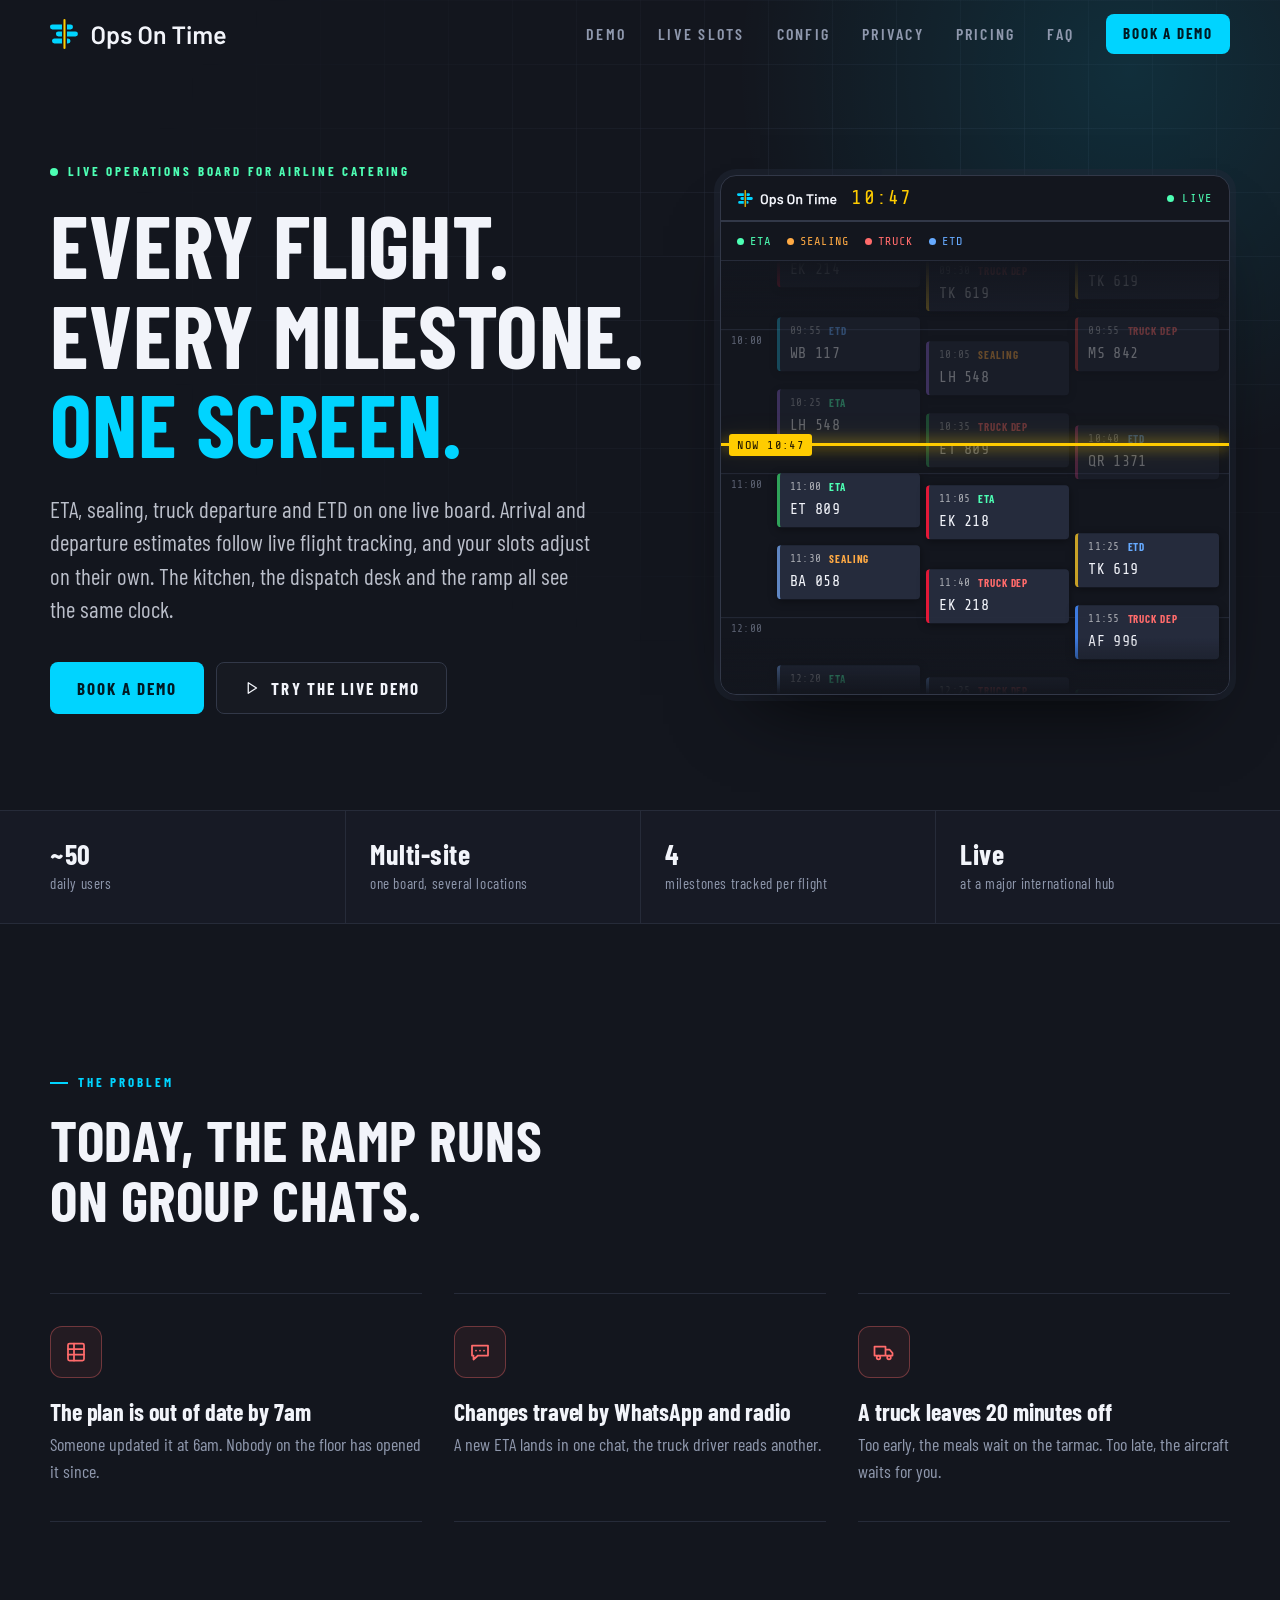
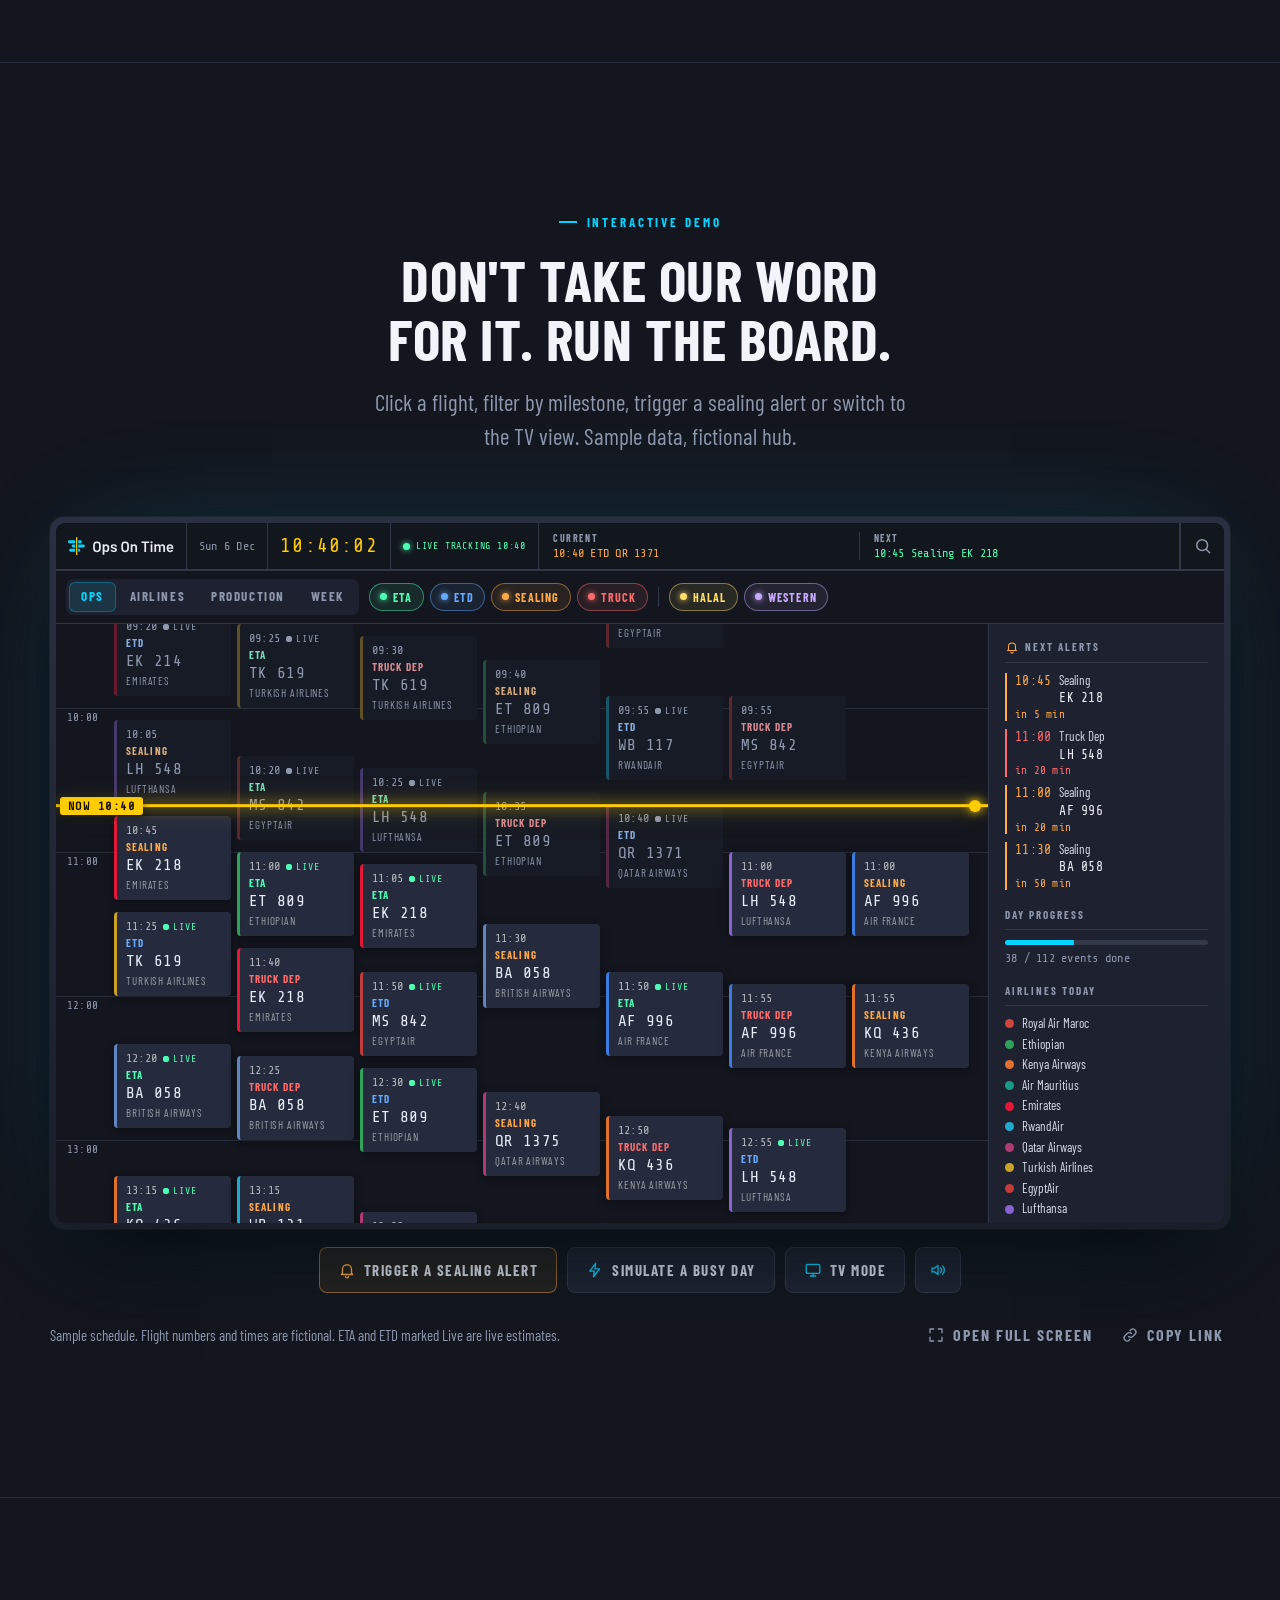
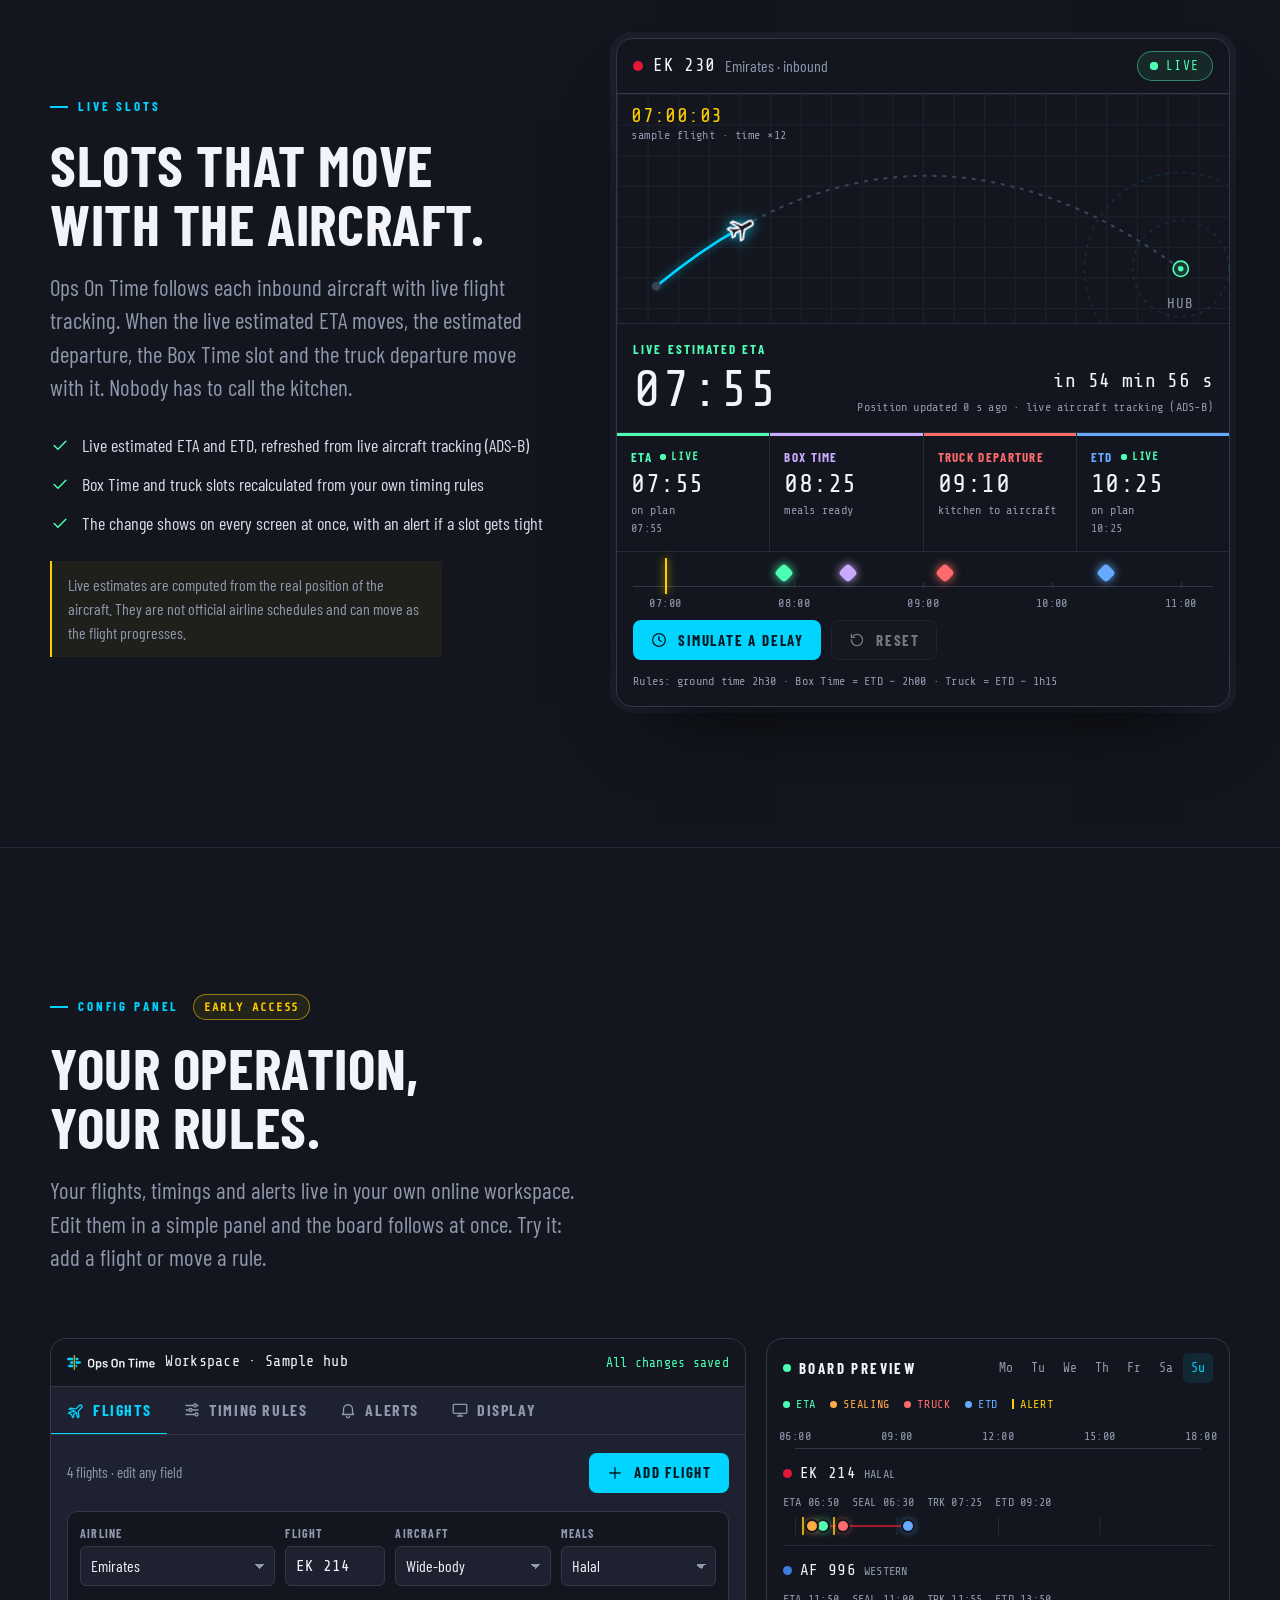
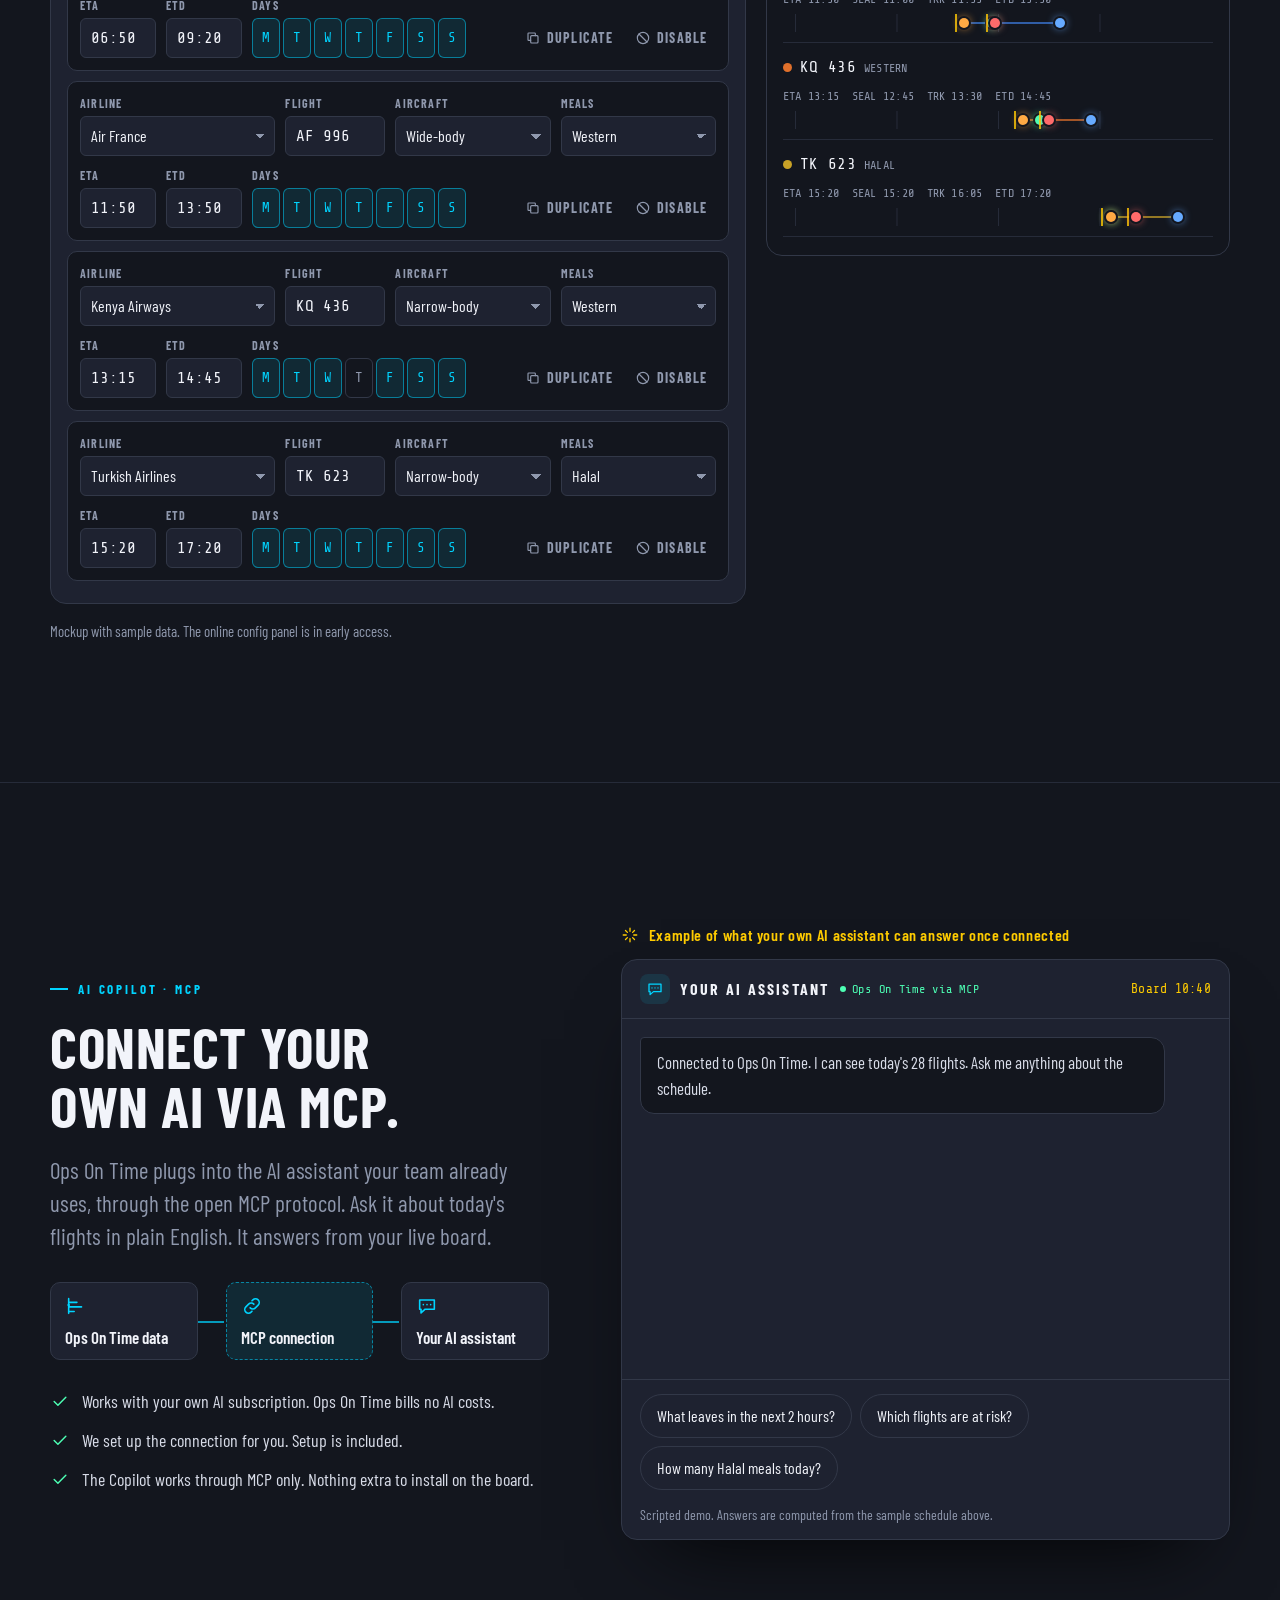
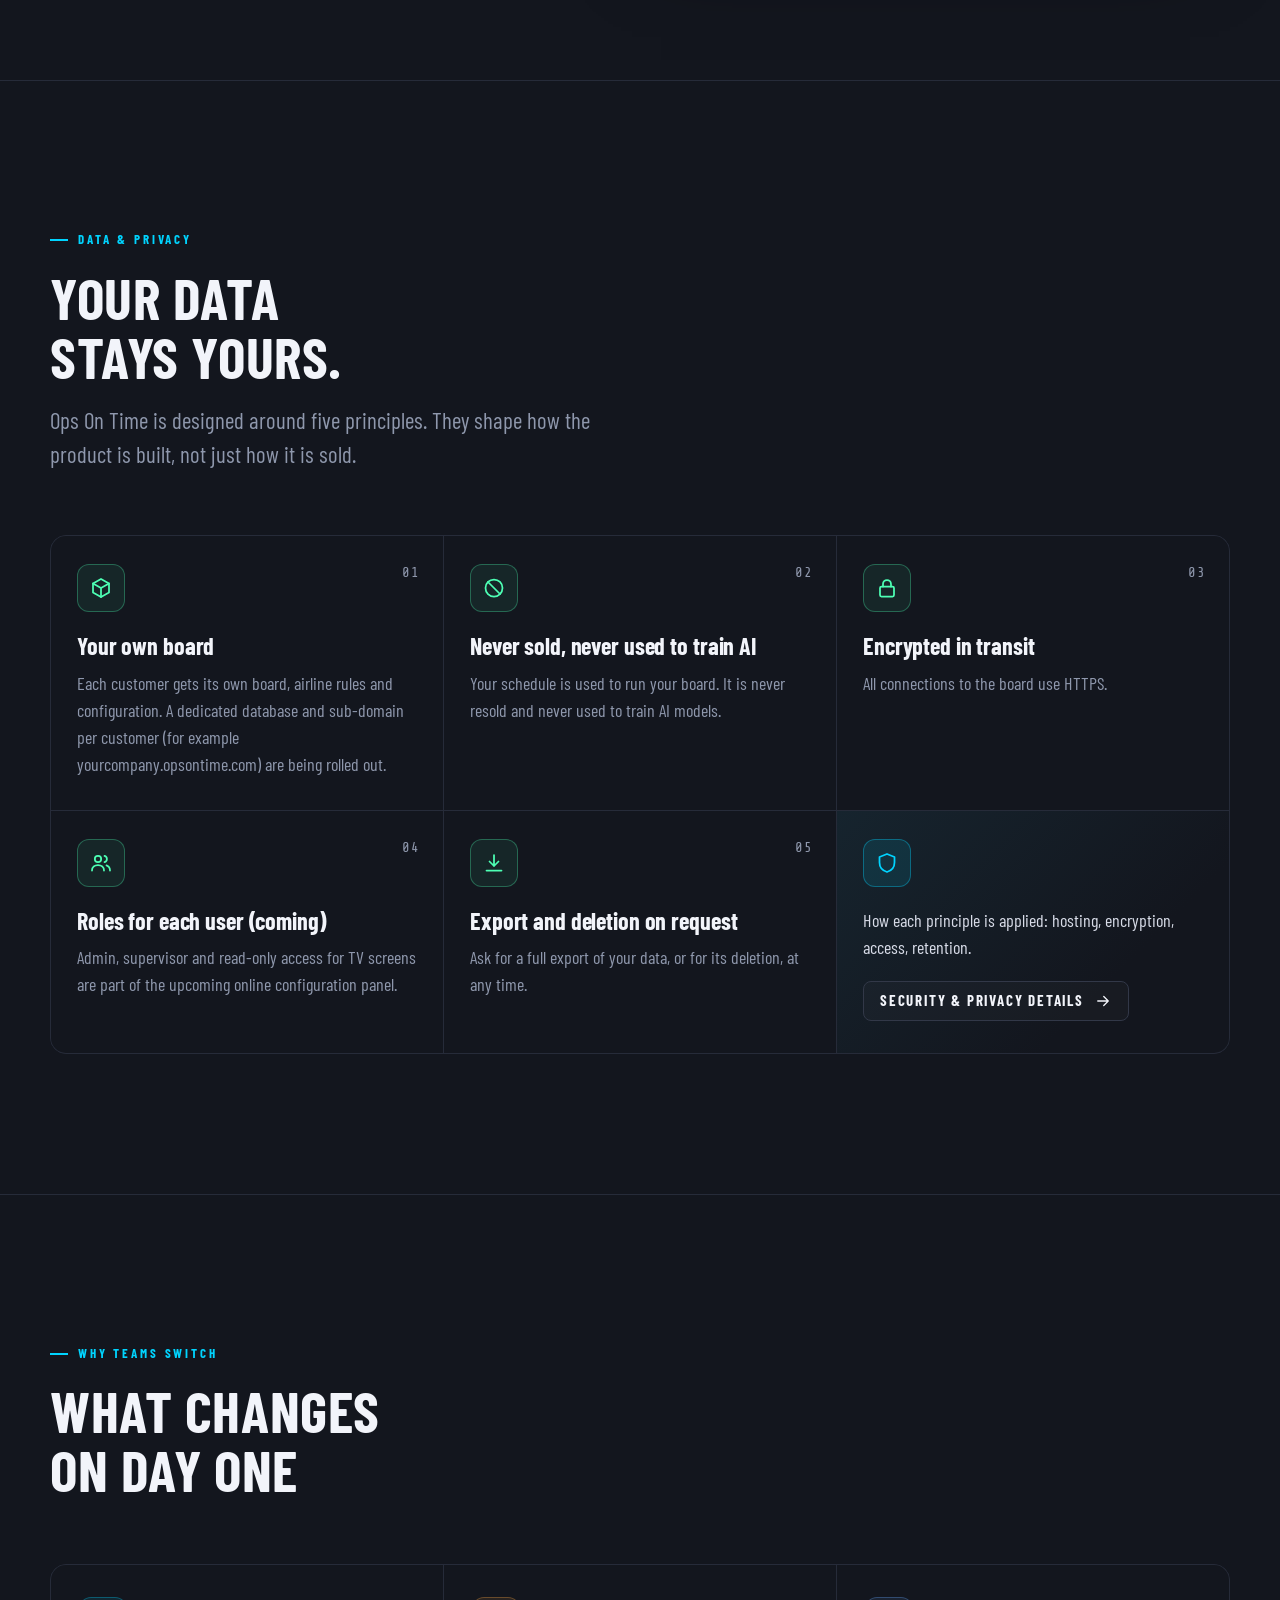
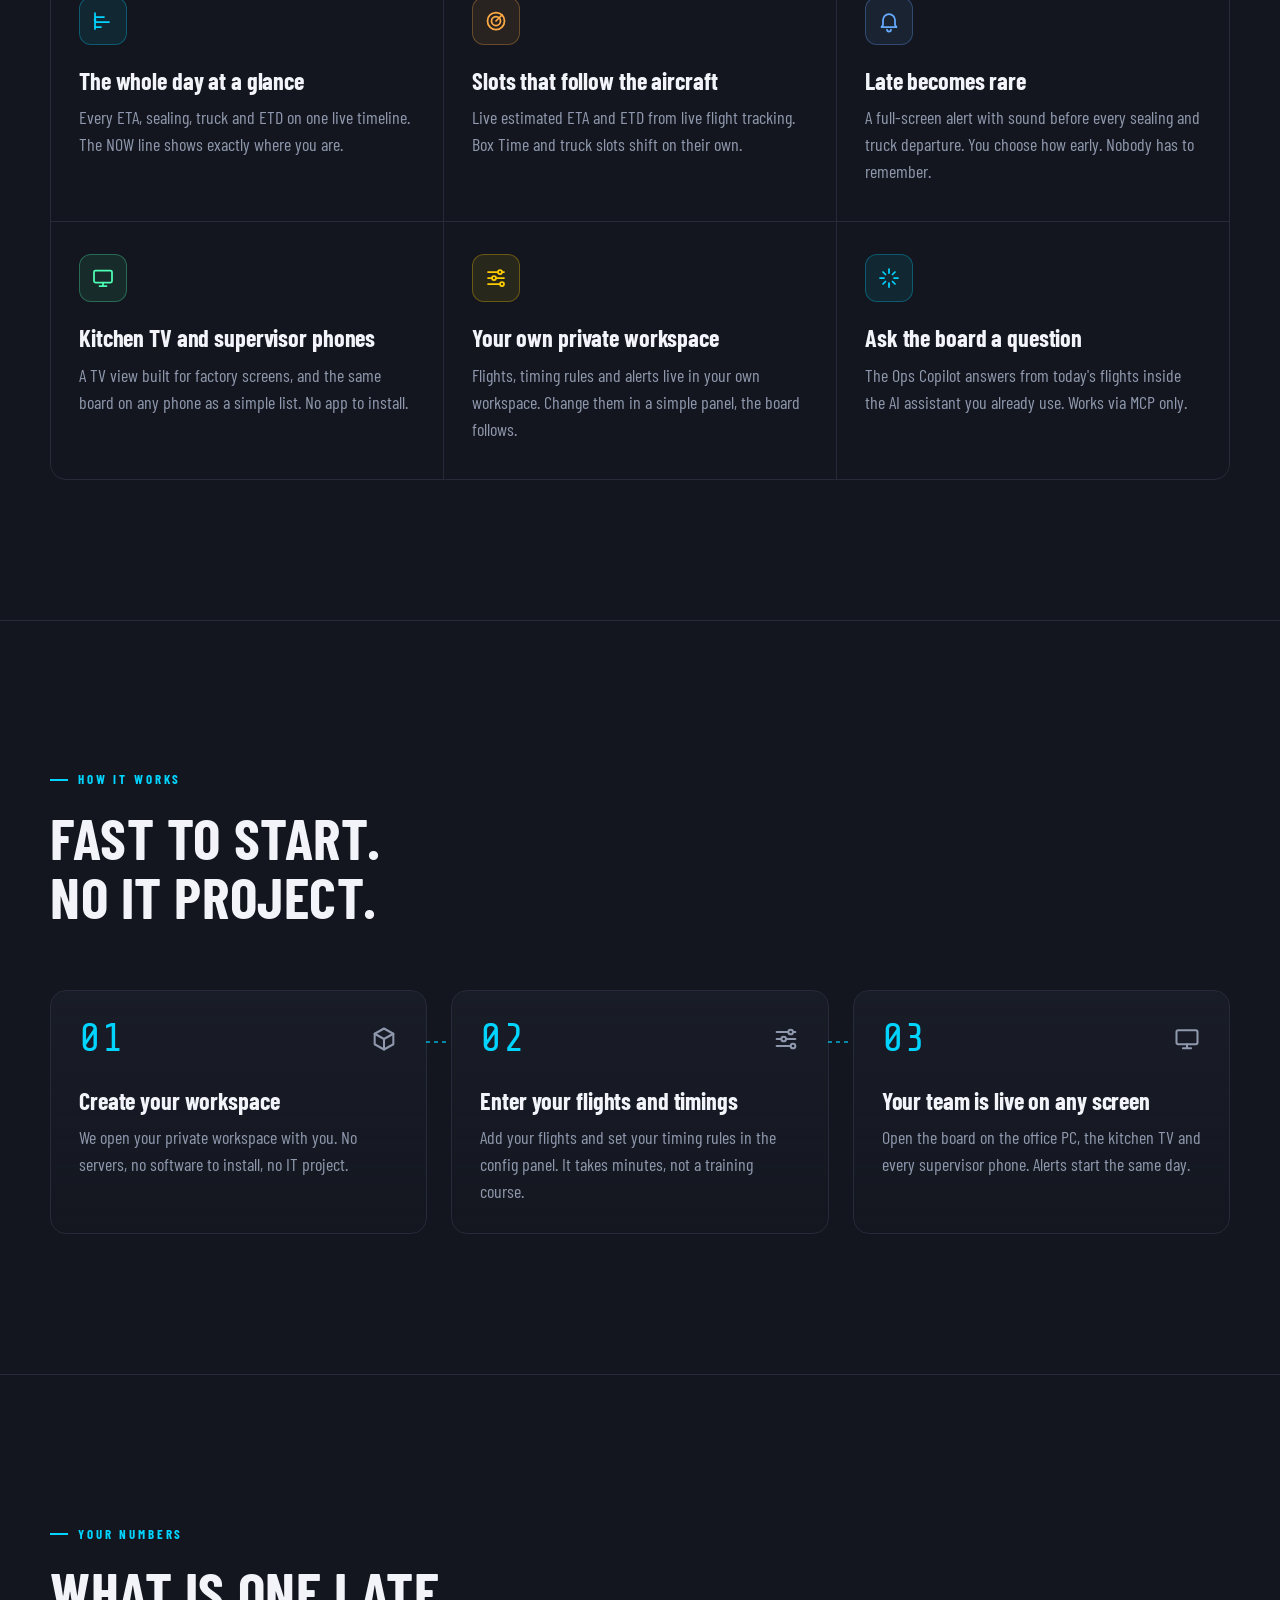
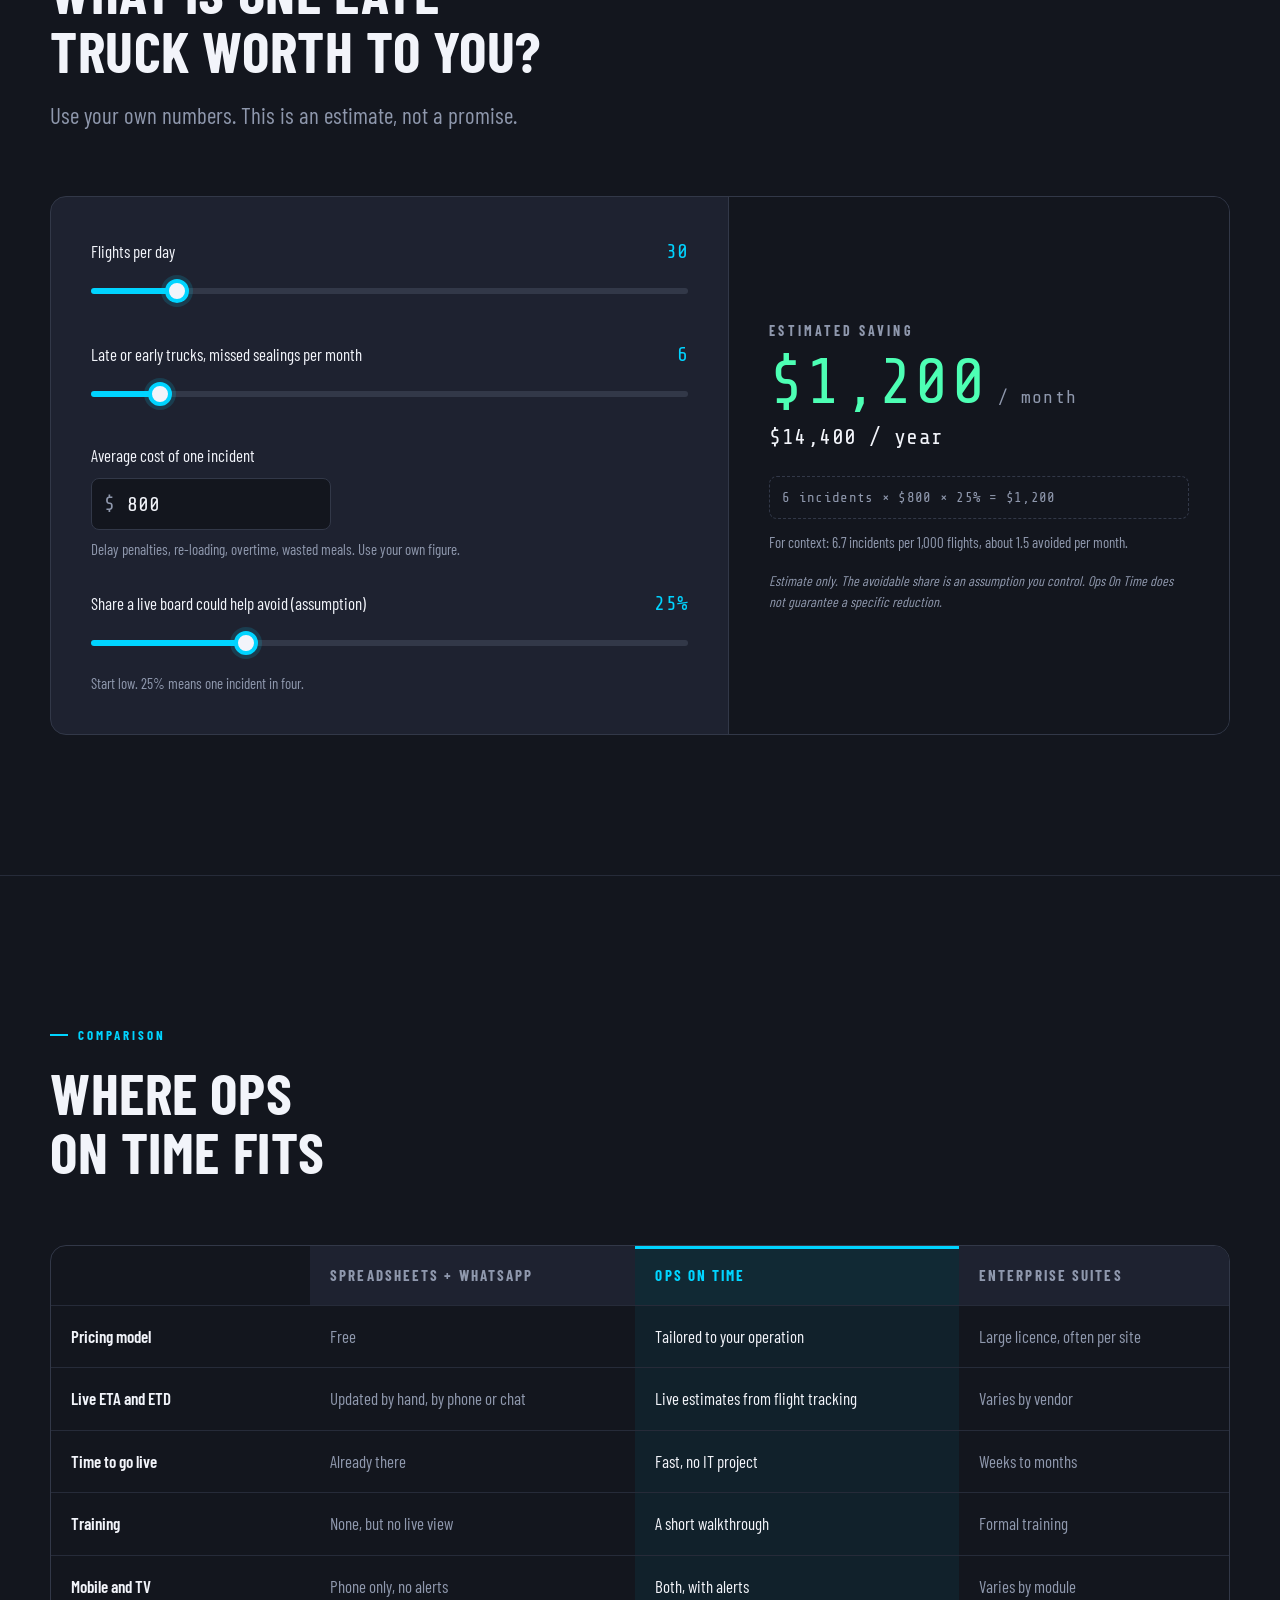
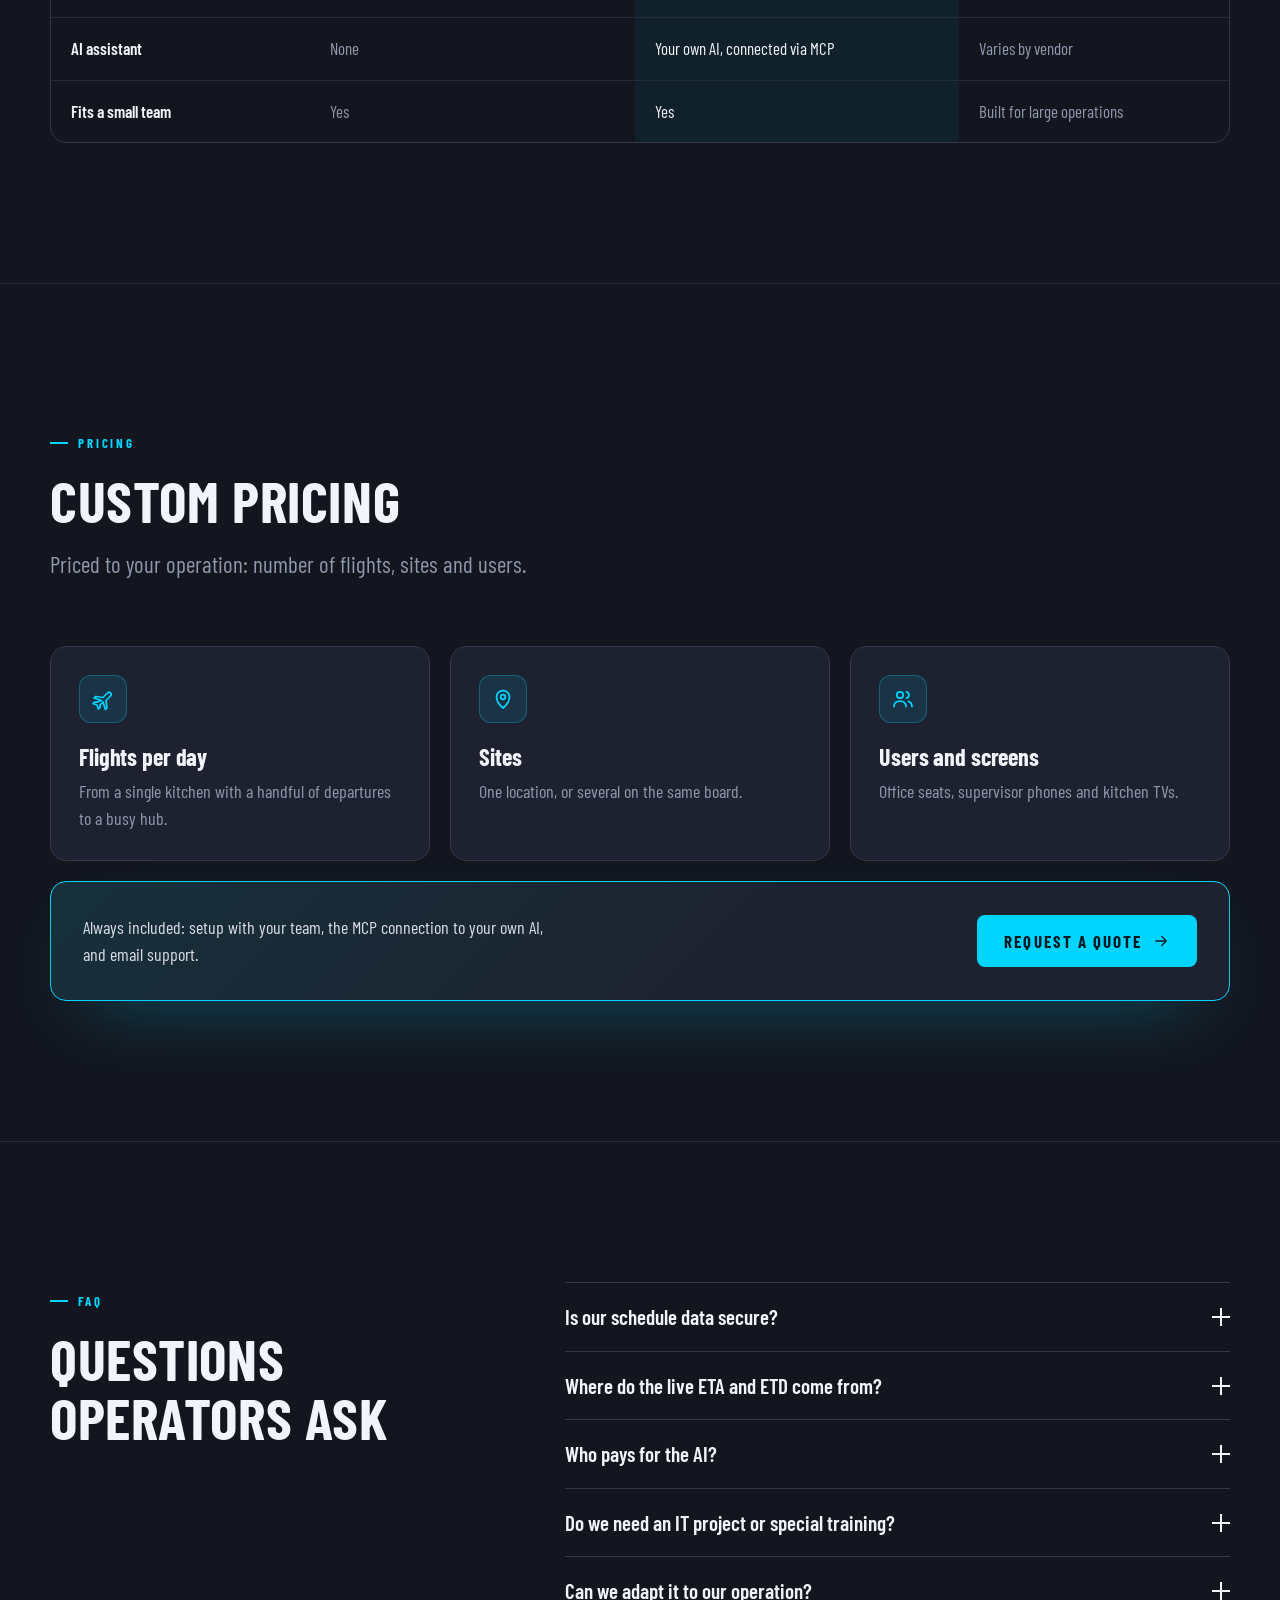
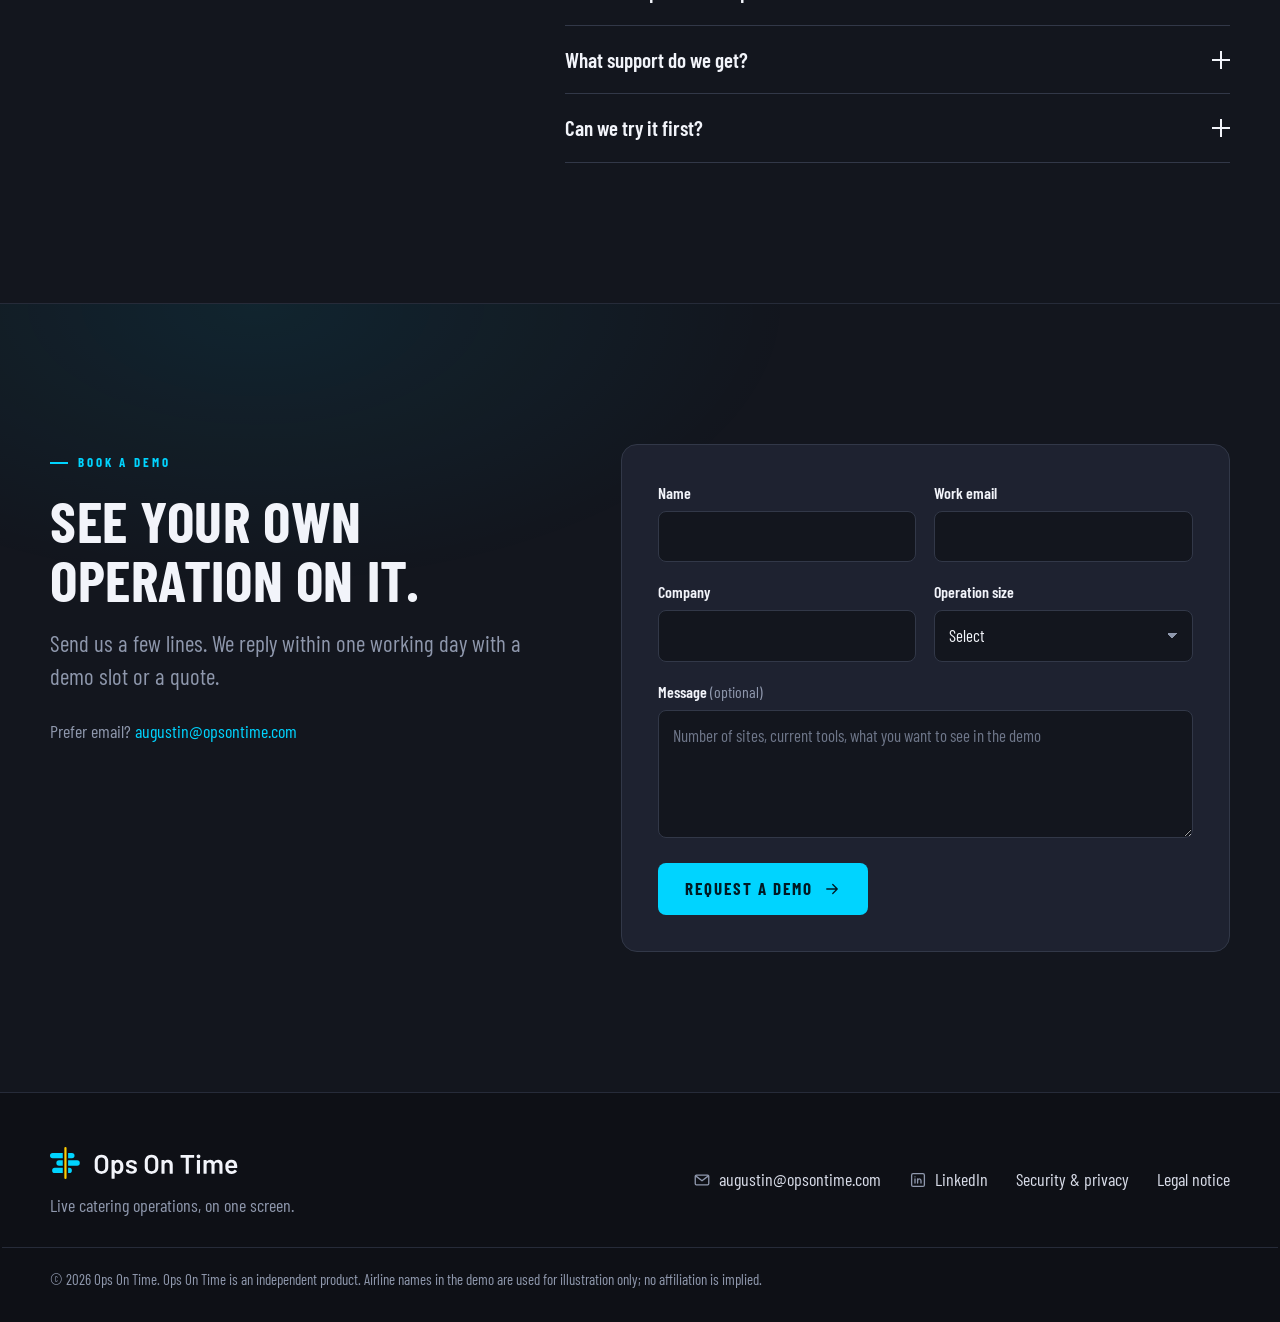
==== commit 675771d3: "Send the demo form from the page, complete privacy and legal pages - Form posts as JSON to FormSubmi" ====
--- a/docs/index.html
+++ b/docs/index.html
@@ -296,7 +296,7 @@
         <span class="pr-num mono">01</span>
         <span class="pr-ic"><svg class="ico" viewBox="0 0 24 24" width="24" height="24" fill="none" stroke="currentColor" stroke-width="1.75" stroke-linecap="round" stroke-linejoin="round" aria-hidden="true" focusable="false"><path d="M12 3 20 7.5v9L12 21l-8-4.5v-9z"/><path d="M4 7.5 12 12l8-4.5M12 12v9"/></svg></span>
         <h3 class="h3">Your own board</h3>
-        <p>Each customer gets its own board, airline rules and configuration. A dedicated database and sub-domain per customer (for example jnb.opsontime.com) are being rolled out.</p>
+        <p>Each customer gets its own board, airline rules and configuration. A dedicated database and sub-domain per customer (for example yourcompany.opsontime.com) are being rolled out.</p>
       </li><li class="principle reveal" style="--d:80ms">
         <span class="pr-num mono">02</span>
         <span class="pr-ic"><svg class="ico" viewBox="0 0 24 24" width="24" height="24" fill="none" stroke="currentColor" stroke-width="1.75" stroke-linecap="round" stroke-linejoin="round" aria-hidden="true" focusable="false"><circle cx="12" cy="12" r="8.5"/><path d="m6 6 12 12"/></svg></span>
@@ -492,7 +492,7 @@
     <div class="faq-list reveal">
       <details class="faq-item">
         <summary><span>Is our schedule data secure?</span><span class="faq-plus" aria-hidden="true"></span></summary>
-        <div class="faq-a"><p>Each customer has an isolated workspace with its own database. Data is encrypted in transit and at rest, access is per user with roles, and no passenger data is needed. The details are on the Security &amp; privacy page.</p></div>
+        <div class="faq-a"><p>Each customer gets its own board, rules and configuration, and every connection uses HTTPS. Your data is never sold or used to train AI, and no passenger data is needed. A dedicated database per customer and user roles are being rolled out. The details are on the Security &amp; privacy page.</p></div>
       </details><details class="faq-item">
         <summary><span>Where do the live ETA and ETD come from?</span><span class="faq-plus" aria-hidden="true"></span></summary>
         <div class="faq-a"><p>From live aircraft tracking (ADS-B). Ops On Time estimates arrival and departure times from the real position of the aircraft. These are live estimates, not official airline schedules, and they can move as the flight progresses.</p></div>
@@ -525,10 +525,10 @@
       <p class="contact-direct">Prefer email? <a href="mailto:augustin@opsontime.com">augustin@opsontime.com</a></p>
     </div>
     <div class="form-card reveal">
-      <form class="demo-form" name="demo-request" action="https://api.web3forms.com/submit" method="POST" novalidate data-form>
-        <input type="hidden" name="access_key" value="WEB3FORMS_ACCESS_KEY">
-        <input type="hidden" name="subject" value="New demo request - Ops On Time">
-        <input type="hidden" name="from_name" value="Ops On Time website">
+      <form class="demo-form" name="demo-request" action="https://formsubmit.co/ajax/augustin@opsontime.com" method="POST" novalidate data-form>
+        <input type="hidden" name="_subject" value="New demo request - Ops On Time">
+        <input type="hidden" name="_template" value="table">
+        <input type="hidden" name="_captcha" value="false">
         <input type="checkbox" name="botcheck" class="hidden" style="display:none" tabindex="-1" autocomplete="off" aria-hidden="true">
         <div class="field">
           <label for="f-name">Name</label>
